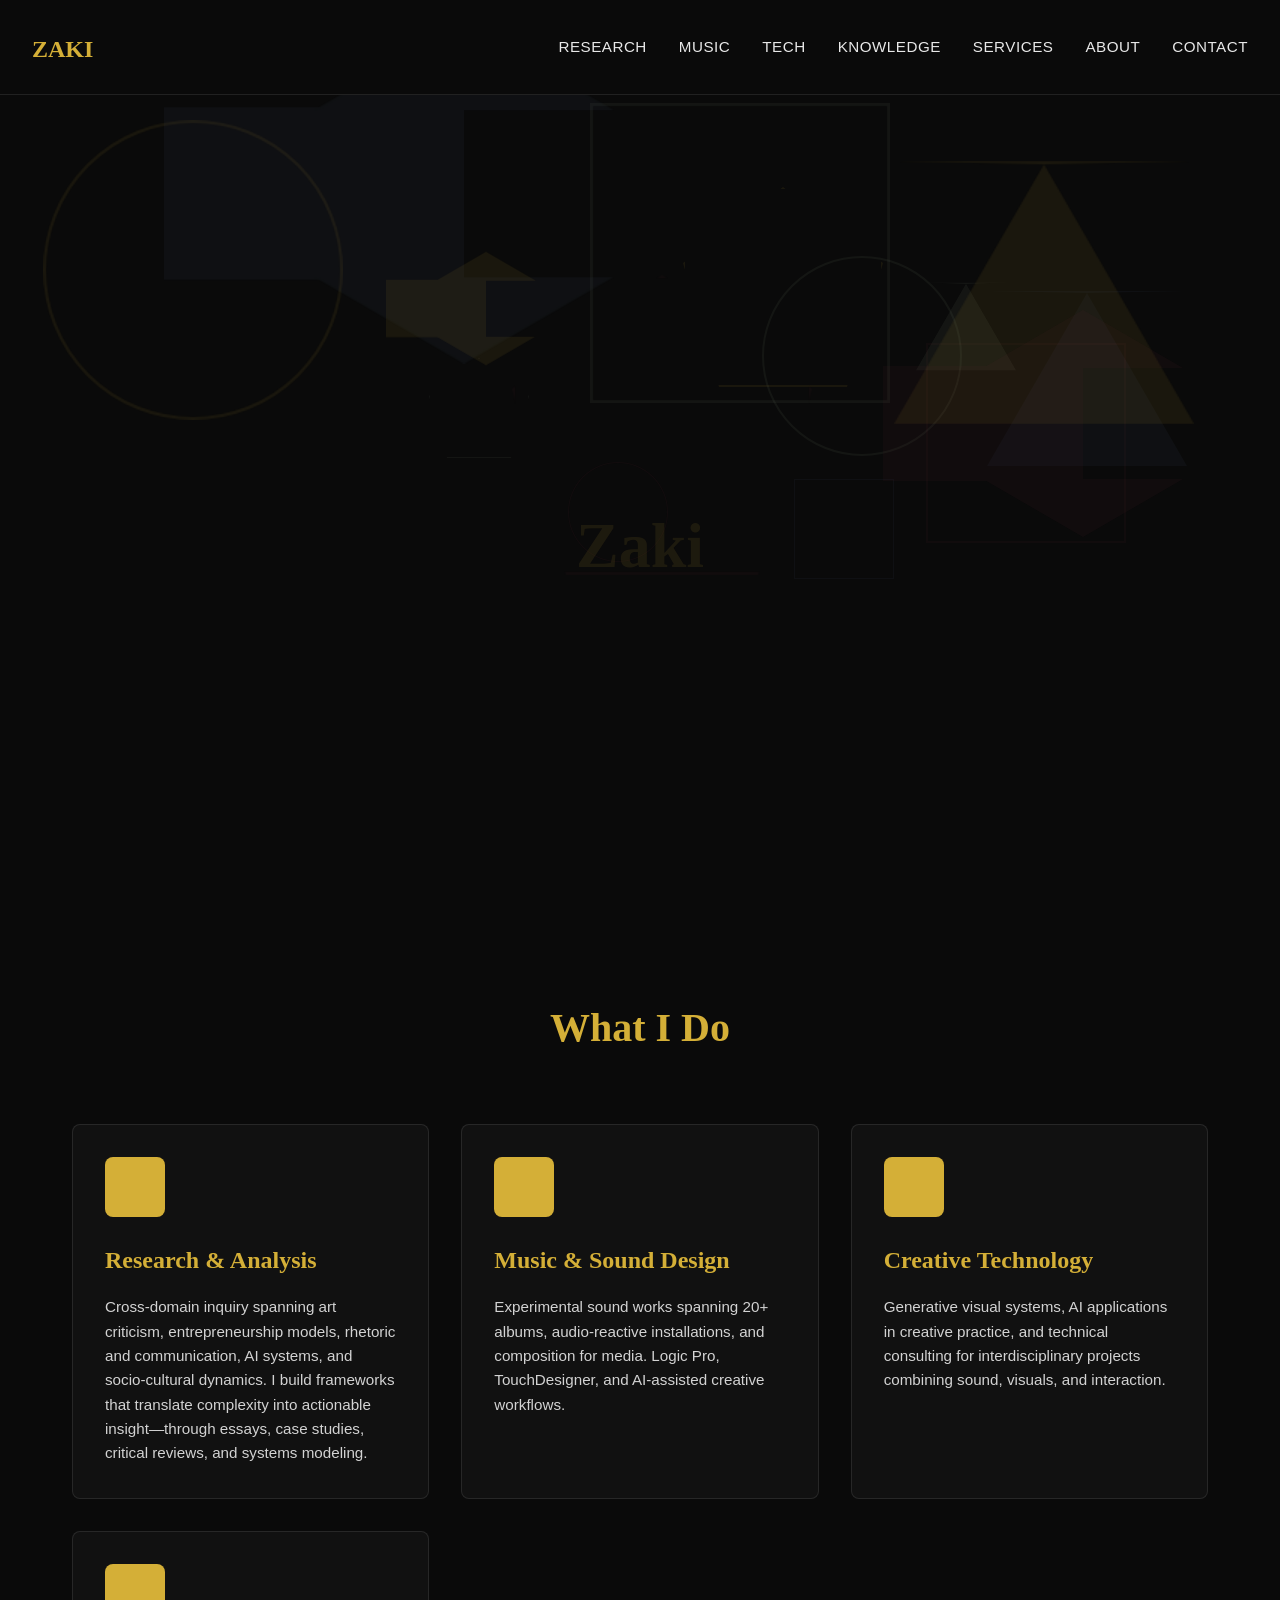
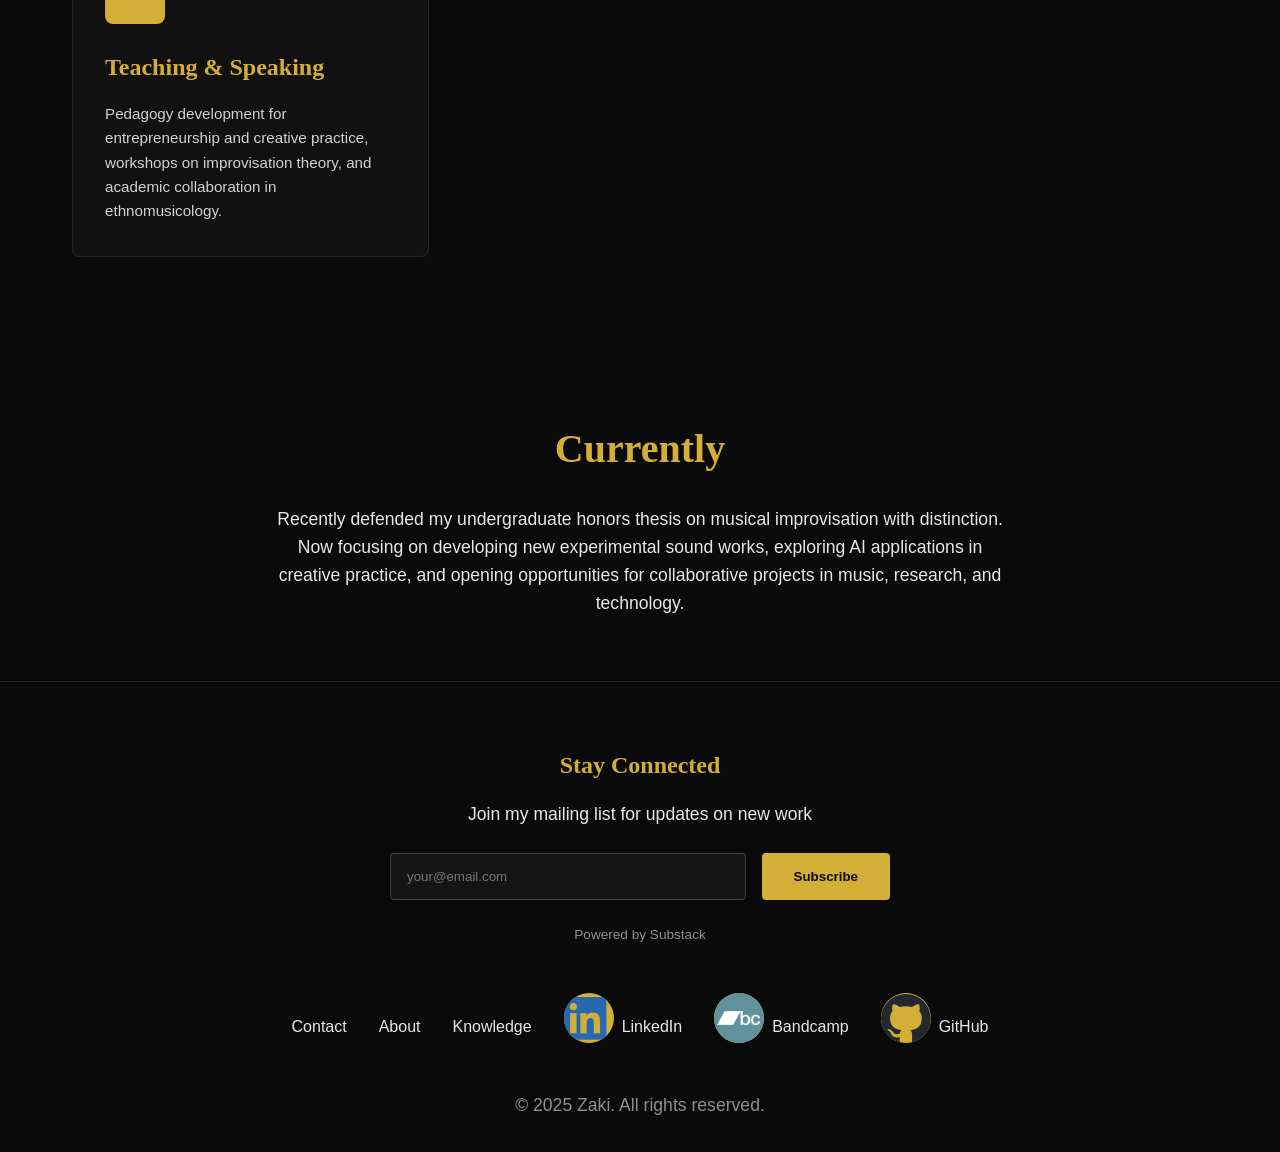
==== index.html @ cf4718bf "Add social media icons to footer links - Add LinkedIn, Bandcamp, and GitHub icons to all footer soci" ====
<!DOCTYPE html>
<html lang="en">
<head>
  <meta charset="UTF-8">
  <meta name="viewport" content="width=device-width, initial-scale=1.0">
  <title>Zaki - Entrepreneur, Creative & Technologist</title>

  <!-- Primary Meta Tags -->
  <meta name="title" content="Zaki - Entrepreneur, Creative & Technologist">
  <meta name="description" content="Interdisciplinary entrepreneur and analytical thinker specializing in creative technology, systems analysis, and cross-domain research. Consulting services blending art, business, and technology.">
  <meta name="keywords" content="interdisciplinary research, business analysis, systems thinking, art criticism, framework development, creative entrepreneur, experimental music, creative technology, sound design, business innovation, consulting, TouchDesigner, AI workflows">
  <meta name="author" content="Zaki">
  <meta name="robots" content="index, follow">

  <!-- Security Headers -->
  <meta http-equiv="Content-Security-Policy" content="default-src 'self'; script-src 'self' https://cdnjs.cloudflare.com https://assets.calendly.com; style-src 'self' https://fonts.googleapis.com https://cdnjs.cloudflare.com; font-src 'self' https://fonts.gstatic.com; img-src 'self' data: https:; connect-src 'self' https://assets.calendly.com; frame-src https://calendly.com;">

  <!-- Open Graph / Facebook -->
  <meta property="og:type" content="website">
  <meta property="og:url" content="https://scilentsymphony.github.io/portfolio/">
  <meta property="og:title" content="Zaki - Entrepreneur, Creative & Technologist">
  <meta property="og:description" content="Interdisciplinary entrepreneur and analytical thinker specializing in creative technology, systems analysis, and cross-domain research. Consulting services blending art, business, and technology.">
  <meta property="og:image" content="https://scilentsymphony.github.io/portfolio/images/og-image.jpg">

  <!-- Twitter -->
  <meta property="twitter:card" content="summary_large_image">
  <meta property="twitter:url" content="https://scilentsymphony.github.io/portfolio/">
  <meta property="twitter:title" content="Zaki - Entrepreneur, Creative & Technologist">
  <meta property="twitter:description" content="Interdisciplinary entrepreneur and analytical thinker specializing in creative technology, systems analysis, and cross-domain research. Consulting services blending art, business, and technology.">
  <meta property="twitter:image" content="https://scilentsymphony.github.io/portfolio/images/og-image.jpg">

  <!-- Additional SEO -->
  <link rel="canonical" href="https://scilentsymphony.github.io/portfolio/">

  <!-- Resource Hints for Performance -->
  <link rel="dns-prefetch" href="https://fonts.googleapis.com">
  <link rel="dns-prefetch" href="https://cdnjs.cloudflare.com">
  <link rel="preconnect" href="https://fonts.gstatic.com" crossorigin>
  <link rel="preconnect" href="https://cdnjs.cloudflare.com" crossorigin>

  <!-- Preload Critical Assets -->
  <link rel="preload" href="css/style.css" as="style">
  <link rel="preload" href="https://fonts.googleapis.com/css2?family=Inter:wght@400;600&family=Playfair+Display:wght@400;700&display=swap" as="style">

  <!-- Favicon -->
  <link rel="icon" type="image/x-icon" href="/favicon.ico">
  <link rel="icon" type="image/svg+xml" href="images/favicon.svg">
  <link rel="icon" type="image/png" sizes="32x32" href="images/favicon-32x32.png">
  <link rel="icon" type="image/png" sizes="16x16" href="images/favicon-16x16.png">
  <link rel="apple-touch-icon" sizes="180x180" href="images/apple-touch-icon.png">
  <link rel="manifest" href="/site.webmanifest">

  <!-- Google Fonts -->
  <link rel="preconnect" href="https://fonts.googleapis.com">
  <link rel="preconnect" href="https://fonts.gstatic.com" crossorigin>
  <link href="https://fonts.googleapis.com/css2?family=Playfair+Display:wght@400;700&family=Inter:wght@400;600&display=swap" rel="stylesheet">

  <!-- Page Prefetch for likely navigation -->
  <link rel="prefetch" href="research.html">
  <link rel="prefetch" href="music.html">
  <link rel="prefetch" href="contact.html">

  <!-- Stylesheet -->
  <link rel="stylesheet" href="css/style.css">
</head>
<body class="home">
  <!-- Skip Link for Accessibility -->
  <a href="#main-content" class="skip-link">Skip to main content</a>

  <!-- Desktop Navigation -->
  <nav id="mainNav" class="nav-expanded" aria-label="Main navigation">
    <div class="nav-container">
      <a href="index.html" class="nav-logo">ZAKI<span class="nav-shape" data-page="home">●</span></a>
      <ul class="nav-links">
        <li><a href="research.html">RESEARCH</a></li>
        <li><a href="music.html">MUSIC</a></li>
        <li><a href="tech.html">TECH</a></li>
        <li><a href="knowledge/">KNOWLEDGE</a></li>
        <li><a href="services.html">SERVICES</a></li>
        <li><a href="about.html">ABOUT</a></li>
        <li><a href="contact.html">CONTACT</a></li>
      </ul>
    </div>
  </nav>

  <main id="main-content">
    <!-- Hero Section -->
    <section class="hero">
      <!-- Hero Background Shapes -->
      <div class="hero-shapes">
        <div class="shape shape-circle shape-large"></div>
        <div class="shape shape-square shape-medium"></div>
        <div class="shape shape-triangle shape-small"></div>
        <div class="shape shape-hexagon shape-large"></div>
        <div class="shape shape-pentagon shape-medium"></div>
        <div class="shape shape-circle shape-small"></div>
        <div class="shape shape-square shape-large"></div>
        <div class="shape shape-triangle shape-medium"></div>
        <div class="shape shape-hexagon shape-small"></div>
        <div class="shape shape-pentagon shape-large"></div>
        <div class="shape shape-circle shape-medium"></div>
        <div class="shape shape-square shape-small"></div>
        <div class="shape shape-triangle shape-large"></div>
        <div class="shape shape-hexagon shape-medium"></div>
        <div class="shape shape-pentagon shape-small"></div>
      </div>

      <h1>Zaki</h1>
      <p class="tagline">Entrepreneur • Creative • Consultant • Technologist</p>
      <p class="subtitle">Building custom solutions at the intersection of strategic thinking, experimental sound, and interactive technology</p>
      <div class="hero-cta">
        <a href="services.html" class="btn btn-primary">View My Work</a>
        <a href="contact.html" class="btn btn-secondary">Get In Touch</a>
      </div>
    </section>

    <!-- Work Categories Grid -->
    <section class="work-categories">
      <h2>What I Do</h2>
      <div class="categories-grid">
        <!-- Research Card -->
        <a href="research.html" class="category-card" data-category="research" aria-label="Explore research and writing">
          <div class="card-icon" aria-hidden="true"></div>
          <h3>Research & Analysis</h3>
          <p>Cross-domain inquiry spanning art criticism, entrepreneurship models, rhetoric and communication, AI systems, and socio-cultural dynamics. I build frameworks that translate complexity into actionable insight—through essays, case studies, critical reviews, and systems modeling.</p>
        </a>

        <!-- Music Card -->
        <a href="music.html" class="category-card" data-category="music" aria-label="Explore music and sound design">
          <div class="card-icon" aria-hidden="true"></div>
          <h3>Music & Sound Design</h3>
          <p>Experimental sound works spanning 20+ albums, audio-reactive installations, and composition for media. Logic Pro, TouchDesigner, and AI-assisted creative workflows.</p>
        </a>

        <!-- Tech Card -->
        <a href="tech.html" class="category-card" data-category="tech" aria-label="Explore creative technology">
          <div class="card-icon" aria-hidden="true"></div>
          <h3>Creative Technology</h3>
          <p>Generative visual systems, AI applications in creative practice, and technical consulting for interdisciplinary projects combining sound, visuals, and interaction.</p>
        </a>

        <!-- Teaching Card -->
        <a href="about.html" class="category-card" data-category="teaching" aria-label="Explore teaching and speaking">
          <div class="card-icon" aria-hidden="true"></div>
          <h3>Teaching & Speaking</h3>
          <p>Pedagogy development for entrepreneurship and creative practice, workshops on improvisation theory, and academic collaboration in ethnomusicology.</p>
        </a>
      </div>
    </section>

    <!-- Current Focus -->
    <section class="current-focus">
      <h2>Currently</h2>
      <p>Recently defended my undergraduate honors thesis on musical improvisation with distinction. Now focusing on developing new experimental sound works, exploring AI applications in creative practice, and opening opportunities for collaborative projects in music, research, and technology.</p>
    </section>
  </main>

  <footer>
    <!-- Email Signup -->
    <div class="email-signup">
      <h3>Stay Connected</h3>
      <p>Join my mailing list for updates on new work</p>
      <form action="https://scilent.substack.com/" method="post">
        <label for="email-subscribe" class="visually-hidden">Email address</label>
        <input id="email-subscribe" type="email" placeholder="your@email.com" required aria-label="Email address for newsletter">
        <button type="submit" class="btn btn-primary">Subscribe</button>
      </form>
      <p class="form-note">Powered by Substack</p>
    </div>

    <!-- Social Links -->
    <div class="social-links">
      <a href="contact.html" aria-label="Contact page">Contact</a>
      <a href="about.html" aria-label="About page">About</a>
      <a href="knowledge/" aria-label="Knowledge base">Knowledge</a>
      <a href="https://www.linkedin.com/in/zaki-h-32036b279/" target="_blank" rel="noopener noreferrer" aria-label="LinkedIn profile">
        <img src="images/social media/linkedin.png" alt="" class="social-icon">
        LinkedIn
      </a>
      <a href="https://scilentsymphony.bandcamp.com/" target="_blank" rel="noopener noreferrer" aria-label="Bandcamp music">
        <img src="images/social media/bandcamp-button-square-green-512.png" alt="" class="social-icon">
        Bandcamp
      </a>
      <a href="https://github.com/ScilentSymphony/portfolio" target="_blank" rel="noopener noreferrer" aria-label="GitHub projects">
        <img src="images/social media/github-mark.svg" alt="" class="social-icon">
        GitHub
      </a>
    </div>

    <!-- Copyright -->
    <div class="copyright">
      <p>&copy; 2025 Zaki. All rights reserved.</p>
    </div>
  </footer>

  <!-- Mobile Navigation -->
  <nav class="mobile-nav" aria-label="Mobile navigation">
    <a href="index.html" class="mobile-nav-item active" aria-current="page">
      <span class="nav-icon" aria-hidden="true">●</span>
      <span>Home</span>
    </a>
    <a href="research.html" class="mobile-nav-item">
      <span class="nav-icon" aria-hidden="true">■</span>
      <span>Research</span>
    </a>
    <a href="music.html" class="mobile-nav-item">
      <span class="nav-icon" aria-hidden="true">▲</span>
      <span>Music</span>
    </a>
    <a href="tech.html" class="mobile-nav-item">
      <span class="nav-icon" aria-hidden="true">⬡</span>
      <span>Tech</span>
    </a>
    <a href="services.html" class="mobile-nav-item">
      <span class="nav-icon" aria-hidden="true">⬟</span>
      <span>Services</span>
    </a>
  </nav>

  <!-- GSAP (loaded immediately - required by main.js) -->
  <script src="https://cdnjs.cloudflare.com/ajax/libs/gsap/3.12.2/gsap.min.js"></script>

  <!-- Main JavaScript (deferred for better page load performance) -->
  <script src="js/main.js" defer></script>

  <!-- Structured Data -->
  <script type="application/ld+json" src="data/person.json"></script>
</body>
</html>
---- css/style.css ----
/* ===== PERFORMANCE OPTIMIZATION ===== */

/* Font loading optimization - prevent FOIT (Flash of Invisible Text) */
@font-face {
  font-family: 'Playfair Display';
  font-display: swap; /* Show fallback font immediately, swap when custom font loads */
}

@font-face {
  font-family: 'Inter';
  font-display: swap;
}

/* TODO BEFORE LAUNCH: Minify CSS
 * Use: https://cssminifier.com
 * Or CLI: npx csso style.css -o style.min.css
 * Update HTML links to style.min.css
 */

/* ===== CSS CUSTOM PROPERTIES ===== */
:root {
  --bg-primary: #0A0A0A;
  --text-primary: #E8E8E8;
  --accent-gold: #D4AF37;
  --accent-wine: #6B2737;
  --accent-sage: #8B9D83;
  --accent-steel: #4A5F7A;
  --font-display: 'Playfair Display', serif;
  --font-body: 'Inter', sans-serif;

  /* Repeated RGBA values */
  --bg-subtle: rgba(232, 232, 232, 0.02);
  --bg-card: rgba(232, 232, 232, 0.03);
  --bg-input: rgba(232, 232, 232, 0.05);
  --bg-icon: rgba(232, 232, 232, 0.1);
  --border-subtle: rgba(232, 232, 232, 0.1);
  --border-input: rgba(232, 232, 232, 0.2);

  /* Current page accent (overridden by page classes) */
  --current-accent: var(--accent-gold);
}

* {
  margin: 0;
  padding: 0;
  box-sizing: border-box;
}

/* ===== GLOBAL STYLES ===== */
html {
  scroll-behavior: smooth;
}

body {
  background: var(--bg-primary);
  color: var(--text-primary);
  font-family: var(--font-body);
  line-height: 1.6;
  min-height: 100vh;
  overflow-x: hidden;
}

a {
  text-decoration: none;
  color: inherit;
  transition: all 0.3s ease;
}

/* ===== IMAGE CONSTRAINTS ===== */
img {
  max-width: 100%;
  height: auto;
  display: block;
}

.headshot-placeholder,
.about-image img {
  max-width: 400px;
  width: 100%;
  height: auto;
}

.album-art,
.project-media {
  width: 100%;
  max-width: 600px;
  height: auto;
  aspect-ratio: 1; /* For album covers */
  object-fit: cover; /* Prevent stretching */
}

.project-media {
  aspect-ratio: 16/9; /* For project screenshots */
}

/* ===== UTILITY CLASSES ===== */
.visually-hidden {
  position: absolute;
  width: 1px;
  height: 1px;
  padding: 0;
  margin: -1px;
  overflow: hidden;
  clip: rect(0, 0, 0, 0);
  white-space: nowrap;
  border: 0;
}

.sr-only {
  position: absolute;
  width: 1px;
  height: 1px;
  padding: 0;
  margin: -1px;
  overflow: hidden;
  clip: rect(0, 0, 0, 0);
  white-space: nowrap;
  border-width: 0;
}

/* Skip Link for Accessibility */
.skip-link {
  position: absolute;
  top: -40px;
  left: 0;
  background: var(--accent-gold);
  color: var(--bg-primary);
  padding: 0.75rem 1rem;
  text-decoration: none;
  font-weight: 600;
  z-index: 1000;
  border-radius: 0 0 4px 0;
}

.skip-link:focus {
  top: 0;
  outline: 3px solid var(--text-primary);
  outline-offset: 2px;
}

/* Enhanced Focus Styles for Accessibility */
a:focus,
button:focus,
input:focus,
select:focus,
textarea:focus,
.btn:focus {
  outline: 3px solid var(--accent-gold);
  outline-offset: 2px;
}

/* Focus-visible for keyboard-only focus */
a:focus:not(:focus-visible),
button:focus:not(:focus-visible),
input:focus:not(:focus-visible),
select:focus:not(:focus-visible),
textarea:focus:not(:focus-visible) {
  outline: none;
}

a:focus-visible,
button:focus-visible,
input:focus-visible,
select:focus-visible,
textarea:focus-visible,
.btn:focus-visible {
  outline: 3px solid var(--accent-gold);
  outline-offset: 2px;
}

/* Navigation focus styles */
.nav-links a:focus-visible {
  outline: 3px solid var(--accent-gold);
  outline-offset: 4px;
}

.mobile-nav-item:focus-visible {
  outline: 3px solid var(--accent-gold);
  outline-offset: 2px;
}

/* Reusable card base */
.card-base {
  background: var(--bg-card);
  border: 1px solid var(--border-subtle);
  border-radius: 8px;
  padding: 2rem;
  transition: all 0.3s ease;
}

/* Reusable grid patterns */
.grid-3col {
  display: grid;
  grid-template-columns: repeat(auto-fit, minmax(250px, 1fr));
  gap: 2rem;
}

.grid-cards {
  display: grid;
  grid-template-columns: repeat(auto-fit, minmax(280px, 1fr));
  gap: 2rem;
}

/* ===== TYPOGRAPHY ===== */
h1 {
  font-family: var(--font-display);
  font-size: 4rem;
  line-height: 1.2;
}

h2 {
  font-family: var(--font-display);
  font-size: 2.5rem;
  margin-bottom: 2rem;
}

h3 {
  font-family: var(--font-display);
  font-size: 1.5rem;
}

p {
  font-size: 1.1rem;
  line-height: 1.6;
}

/* ===== BUTTONS ===== */
.btn {
  display: inline-block;
  padding: 1rem 2rem;
  border-radius: 4px;
  font-weight: 600;
  cursor: pointer;
  transition: all 0.3s ease;
  border: none;
  font-family: var(--font-body);
}

.btn-primary {
  background: var(--accent-gold);
  color: var(--bg-primary);
}

.btn-primary:hover {
  transform: translateY(-2px);
  box-shadow: 0 4px 12px rgba(212, 175, 55, 0.3);
}

.btn-secondary {
  background: transparent;
  border: 2px solid var(--accent-gold);
  color: var(--accent-gold);
}

.btn-secondary:hover {
  background: var(--accent-gold);
  color: var(--bg-primary);
}

/* ===== DESKTOP NAVIGATION ===== */
#mainNav {
  position: fixed;
  top: 0;
  left: 0;
  right: 0;
  z-index: 1000;
  background: var(--bg-primary);
  border-bottom: 1px solid rgba(232, 232, 232, 0.1);
  transition: all 0.4s ease;
  will-change: height; /* Performance optimization for collapse animation */
}

.nav-container {
  max-width: 1400px;
  margin: 0 auto;
  padding: 1.5rem 2rem;
  display: flex;
  justify-content: space-between;
  align-items: center;
}

.nav-logo {
  font-family: var(--font-display);
  font-size: 1.5rem;
  font-weight: 700;
  color: var(--accent-gold);
}

.nav-links {
  display: flex;
  list-style: none;
  gap: 2rem;
}

.nav-links a {
  color: var(--text-primary);
  font-size: 0.95rem;
  letter-spacing: 0.5px;
  position: relative;
}

.nav-links a:hover {
  color: var(--accent-gold);
}

.nav-links a::after {
  content: '';
  position: absolute;
  bottom: -5px;
  left: 0;
  width: 0;
  height: 2px;
  background: var(--accent-gold);
  transition: width 0.3s ease;
}

.nav-links a:hover::after {
  width: 100%;
}

/* Collapsed nav state */
#mainNav.nav-collapsed {
  /* Height and layout changes - let GSAP handle opacity and font-size */
}

#mainNav.nav-collapsed .nav-links {
  pointer-events: none; /* Disable clicking while collapsed, but let GSAP handle opacity */
}

/* Nav shape indicator (shows in collapsed state) */
.nav-shape {
  display: inline-block;
  font-size: 1.2em;
  margin-left: 0.5rem;
  opacity: 0;
  transform: scale(0.8);
  transition: all 0.3s ease;
}

#mainNav.nav-collapsed .nav-shape {
  opacity: 1;
  transform: scale(1);
}

.nav-shape:hover {
  transform: scale(1.1);
}

/* Page-specific nav shape colors */
body.home .nav-shape { color: var(--accent-gold); }
body.research .nav-shape { color: var(--accent-wine); }
body.music .nav-shape { color: var(--accent-sage); }
body.tech .nav-shape { color: var(--accent-steel); }
body.knowledge .nav-shape { color: var(--accent-gold); }
body.post-research .nav-shape,
body[data-category="research"] .nav-shape { color: var(--accent-wine); }
body.post-music .nav-shape,
body[data-category="music"] .nav-shape { color: var(--accent-sage); }
body.post-tech .nav-shape,
body[data-category="tech"] .nav-shape { color: var(--accent-steel); }
body.about .nav-shape { color: var(--accent-gold); }
body.services .nav-shape { color: var(--accent-gold); }
body.contact .nav-shape { color: var(--accent-gold); }

/* ===== HERO SECTION ===== */
.hero {
  min-height: 100vh;
  display: flex;
  flex-direction: column;
  justify-content: center;
  align-items: center;
  text-align: center;
  padding: 8rem 2rem 4rem;
}

.hero h1 {
  margin-bottom: 1rem;
  color: var(--accent-gold);
}

.tagline {
  font-size: 1.3rem;
  margin-bottom: 1rem;
  color: var(--text-primary);
}

.subtitle {
  font-size: 1.1rem;
  max-width: 600px;
  margin: 0 auto 3rem;
  opacity: 0.8;
}

.hero-cta {
  display: flex;
  gap: 1.5rem;
  flex-wrap: wrap;
  justify-content: center;
}

/* Hero Background Shapes Animation */
.hero {
  position: relative;
  overflow: hidden;
}

.hero-shapes {
  position: absolute;
  top: 0;
  left: 0;
  width: 100%;
  height: 100%;
  z-index: 0;
  pointer-events: none;
}

.hero > * {
  position: relative;
  z-index: 1;
}

.shape {
  position: absolute;
  opacity: 0.08;
  will-change: transform;
  border: 2px solid currentColor;
}

/* Shape size variations */
.shape-large {
  transform: scale(1.5);
}

.shape-medium {
  transform: scale(1);
}

.shape-small {
  transform: scale(0.5);
}

.shape-circle {
  width: 200px;
  height: 200px;
  border-radius: 50%;
  border: 2px solid currentColor;
}

.shape-square {
  width: 200px;
  height: 200px;
  border: 2px solid currentColor;
}

.shape-triangle {
  width: 0;
  height: 0;
  border-left: 100px solid transparent;
  border-right: 100px solid transparent;
  border-bottom: 173px solid currentColor;
}

.shape-hexagon {
  width: 200px;
  height: 115px;
  background: currentColor;
  position: relative;
}

.shape-hexagon::before,
.shape-hexagon::after {
  content: "";
  position: absolute;
  width: 0;
  border-left: 100px solid transparent;
  border-right: 100px solid transparent;
}

.shape-hexagon::before {
  bottom: 100%;
  border-bottom: 58px solid currentColor;
}

.shape-hexagon::after {
  top: 100%;
  border-top: 58px solid currentColor;
}

.shape-pentagon {
  width: 200px;
  height: 200px;
  border: 2px solid currentColor;
  clip-path: polygon(50% 0%, 100% 38%, 82% 100%, 18% 100%, 0% 38%);
}

/* Varied colors and positions for each shape instance */
.shape:nth-child(1) { color: var(--accent-gold); top: 10%; left: 5%; animation: float1 80s infinite ease-in-out; }
.shape:nth-child(2) { color: var(--accent-wine); top: 60%; right: 10%; animation: float2 100s infinite ease-in-out; }
.shape:nth-child(3) { color: var(--accent-sage); top: 30%; right: 15%; animation: float3 90s infinite ease-in-out; }
.shape:nth-child(4) { color: var(--accent-steel); top: 70%; left: 15%; animation: float4 110s infinite ease-in-out; }
.shape:nth-child(5) { color: var(--accent-gold); top: 15%; right: 30%; animation: float5 95s infinite ease-in-out; }
.shape:nth-child(6) { color: var(--accent-wine); top: 80%; left: 40%; animation: float1 85s infinite ease-in-out; }
.shape:nth-child(7) { color: var(--accent-sage); top: 5%; left: 50%; animation: float2 105s infinite ease-in-out; }
.shape:nth-child(8) { color: var(--accent-steel); top: 45%; right: 5%; animation: float3 95s infinite ease-in-out; }
.shape:nth-child(9) { color: var(--accent-gold); top: 25%; left: 25%; animation: float4 88s infinite ease-in-out; }
.shape:nth-child(10) { color: var(--accent-wine); top: 55%; right: 40%; animation: float5 102s infinite ease-in-out; }
.shape:nth-child(11) { color: var(--accent-sage); top: 35%; left: 60%; animation: float1 92s infinite ease-in-out; }
.shape:nth-child(12) { color: var(--accent-steel); top: 85%; right: 25%; animation: float2 98s infinite ease-in-out; }
.shape:nth-child(13) { color: var(--accent-gold); top: 20%; left: 75%; animation: float3 87s infinite ease-in-out; }
.shape:nth-child(14) { color: var(--accent-wine); top: 65%; left: 70%; animation: float4 103s infinite ease-in-out; }
.shape:nth-child(15) { color: var(--accent-sage); top: 50%; right: 55%; animation: float5 97s infinite ease-in-out; }

@keyframes float1 {
  0%, 100% { transform: translate(0, 0) rotate(0deg); }
  25% { transform: translate(30px, -40px) rotate(5deg); }
  50% { transform: translate(-20px, -60px) rotate(-3deg); }
  75% { transform: translate(40px, -30px) rotate(7deg); }
}

@keyframes float2 {
  0%, 100% { transform: translate(0, 0) rotate(15deg); }
  25% { transform: translate(-40px, 30px) rotate(20deg); }
  50% { transform: translate(30px, 50px) rotate(10deg); }
  75% { transform: translate(-25px, 20px) rotate(25deg); }
}

@keyframes float3 {
  0%, 100% { transform: translate(0, 0) rotate(0deg); }
  33% { transform: translate(-35px, 45px) rotate(-8deg); }
  66% { transform: translate(45px, -35px) rotate(8deg); }
}

@keyframes float4 {
  0%, 100% { transform: translate(0, 0) rotate(0deg); }
  25% { transform: translate(25px, -35px) rotate(-6deg); }
  50% { transform: translate(-30px, -50px) rotate(6deg); }
  75% { transform: translate(35px, -25px) rotate(-4deg); }
}

@keyframes float5 {
  0%, 100% { transform: translate(0, 0) rotate(0deg); }
  20% { transform: translate(-30px, -40px) rotate(4deg); }
  40% { transform: translate(40px, 30px) rotate(-5deg); }
  60% { transform: translate(-25px, 45px) rotate(6deg); }
  80% { transform: translate(30px, -35px) rotate(-4deg); }
}

/* ===== PAGE-SPECIFIC HERO ANIMATIONS ===== */

/* Base animation container */
.hero-bg-animation {
  position: absolute;
  top: 0;
  left: 0;
  width: 100%;
  height: 100%;
  z-index: 0;
  pointer-events: none;
  overflow: hidden;
}

/* RESEARCH PAGE - Flowfield Particle Animation */
.research-animation {
  opacity: 1;
}

.research-animation canvas {
  width: 100%;
  height: 100%;
  display: block;
  filter: blur(0.3px);
  contain: layout style paint;
}

/* MUSIC PAGE - Musical Note Animation */
.music-animation {
  overflow: hidden;
}

.note {
  position: absolute;
  font-size: 3rem;
  color: var(--accent-sage);
  opacity: 0.08;
  animation: floatNote 15s ease-in-out infinite;
  will-change: transform, opacity;
}

.note:nth-child(odd) { animation-direction: alternate; }
.note:nth-child(even) { animation-direction: alternate-reverse; }

.note:nth-child(1) { animation-delay: 0s; animation-duration: 14s; }
.note:nth-child(2) { animation-delay: 1s; animation-duration: 16s; }
.note:nth-child(3) { animation-delay: 2s; animation-duration: 15s; }
.note:nth-child(4) { animation-delay: 3s; animation-duration: 17s; }
.note:nth-child(5) { animation-delay: 0.5s; animation-duration: 14.5s; }
.note:nth-child(6) { animation-delay: 1.5s; animation-duration: 16.5s; }
.note:nth-child(7) { animation-delay: 2.5s; animation-duration: 15.5s; }
.note:nth-child(8) { animation-delay: 3.5s; animation-duration: 17.5s; }
.note:nth-child(9) { animation-delay: 0.75s; animation-duration: 14.75s; }
.note:nth-child(10) { animation-delay: 1.75s; animation-duration: 16.75s; }
.note:nth-child(11) { animation-delay: 2.75s; animation-duration: 15.75s; }
.note:nth-child(12) { animation-delay: 3.75s; animation-duration: 17.75s; }
.note:nth-child(13) { animation-delay: 1.25s; animation-duration: 14.25s; }
.note:nth-child(14) { animation-delay: 2.25s; animation-duration: 16.25s; }
.note:nth-child(15) { animation-delay: 3.25s; animation-duration: 15.25s; }
.note:nth-child(16) { animation-delay: 0.25s; animation-duration: 17.25s; }
.note:nth-child(17) { animation-delay: 1.5s; animation-duration: 14.5s; }
.note:nth-child(18) { animation-delay: 2.5s; animation-duration: 16.5s; }

.note-pos-1 { top: 10%; left: 5%; }
.note-pos-2 { top: 30%; left: 15%; }
.note-pos-3 { top: 50%; left: 8%; }
.note-pos-4 { top: 70%; left: 12%; }
.note-pos-5 { top: 20%; right: 10%; }
.note-pos-6 { top: 45%; right: 5%; }
.note-pos-7 { top: 65%; right: 15%; }
.note-pos-8 { top: 85%; right: 8%; }
.note-pos-9 { top: 15%; left: 40%; }
.note-pos-10 { top: 35%; left: 50%; }
.note-pos-11 { top: 55%; left: 45%; }
.note-pos-12 { top: 75%; left: 55%; }
.note-pos-13 { top: 25%; right: 35%; }
.note-pos-14 { top: 60%; right: 40%; }
.note-pos-15 { top: 80%; right: 45%; }
.note-pos-16 { top: 40%; left: 25%; }
.note-pos-17 { top: 90%; left: 70%; }
.note-pos-18 { top: 5%; right: 60%; }

@keyframes floatNote {
  0% { transform: translateY(0) rotate(0deg); opacity: 0.08; }
  50% { transform: translateY(-50px) rotate(15deg); opacity: 0.12; }
  100% { transform: translateY(0) rotate(0deg); opacity: 0.08; }
}

/* TECH PAGE - Deforming Grid Animation */
.tech-animation {
  opacity: 1;
}

.tech-animation canvas {
  width: 100%;
  height: 100%;
  display: block;
  filter: blur(0.25px);
  contain: layout style paint;
}

/* SERVICES PAGE - Blurred Morphing Blobs Animation */
.services-animation {
  overflow: hidden;
}

.blob {
  position: absolute;
  width: 40vw;
  height: 40vw;
  max-width: 650px;
  max-height: 650px;
  min-width: 260px;
  min-height: 260px;

  border-radius: 40% 60% 55% 45% / 55% 40% 60% 45%;
  filter: blur(40px);
  opacity: 0.75;
  mix-blend-mode: screen;
  transform-origin: center center;

  animation-timing-function: ease-in-out;
  animation-iteration-count: infinite;
  animation-direction: alternate;
  animation-play-state: running;
  will-change: transform, border-radius;
}

/* Pause blobs when page is not visible */
body:not(:focus-within) .blob {
  animation-play-state: paused;
}

/* Individual blob colors using portfolio accent colors */
.blob--1 { background: var(--accent-gold); }
.blob--2 { background: var(--accent-wine); }
.blob--3 { background: var(--accent-sage); }
.blob--4 { background: var(--accent-steel); }

/* Blob positioning via nth-child - cleaner than inline styles */
.blob:nth-child(1) {
  --x-start: -10vw; --y-start: -15vh;
  --x-mid: -5vw; --y-mid: -5vh;
  --x-end: 5vw; --y-end: -10vh;
  animation-name: blobDriftA;
  animation-duration: 42s;
  animation-delay: -8s;
}

.blob:nth-child(2) {
  --x-start: 35vw; --y-start: -20vh;
  --x-mid: 40vw; --y-mid: -10vh;
  --x-end: 30vw; --y-end: -5vh;
  opacity: 0.65;
  animation-name: blobDriftB;
  animation-duration: 55s;
  animation-delay: -18s;
}

.blob:nth-child(3) {
  --x-start: 0vw; --y-start: 10vh;
  --x-mid: -5vw; --y-mid: 15vh;
  --x-end: 5vw; --y-end: 20vh;
  opacity: 0.7;
  animation-name: blobDriftA;
  animation-duration: 60s;
  animation-delay: -30s;
}

.blob:nth-child(4) {
  --x-start: 25vw; --y-start: 40vh;
  --x-mid: 20vw; --y-mid: 50vh;
  --x-end: 30vw; --y-end: 55vh;
  opacity: 0.75;
  animation-name: blobDriftB;
  animation-duration: 48s;
  animation-delay: -12s;
}

.blob:nth-child(5) {
  --x-start: -20vw; --y-start: 35vh;
  --x-mid: -15vw; --y-mid: 45vh;
  --x-end: -10vw; --y-end: 50vh;
  opacity: 0.6;
  animation-name: blobDriftA;
  animation-duration: 70s;
  animation-delay: -25s;
}

/* Blob drift animations */
@keyframes blobDriftA {
  0% {
    transform:
      translate3d(var(--x-start), var(--y-start), 0)
      scale(1)
      rotate(0deg);
    border-radius: 40% 60% 55% 45% / 55% 40% 60% 45%;
  }
  50% {
    transform:
      translate3d(var(--x-mid, 0), var(--y-mid, 0), 0)
      scale(1.07)
      rotate(6deg);
    border-radius: 45% 55% 50% 50% / 50% 45% 55% 50%;
  }
  100% {
    transform:
      translate3d(var(--x-end), var(--y-end), 0)
      scale(0.98)
      rotate(-4deg);
    border-radius: 60% 40% 50% 50% / 50% 60% 40% 50%;
  }
}

@keyframes blobDriftB {
  0% {
    transform:
      translate3d(var(--x-start), var(--y-start), 0)
      scale(1.05)
      rotate(0deg);
    border-radius: 55% 45% 55% 45% / 50% 55% 45% 50%;
  }
  50% {
    transform:
      translate3d(var(--x-mid, 0), var(--y-mid, 0), 0)
      scale(1.15)
      rotate(-8deg);
    border-radius: 60% 40% 45% 55% / 55% 45% 55% 45%;
  }
  100% {
    transform:
      translate3d(var(--x-end), var(--y-end), 0)
      scale(0.96)
      rotate(5deg);
    border-radius: 45% 55% 60% 40% / 40% 60% 45% 55%;
  }
}

/* ABOUT PAGE - Living Typography Background */
.bg-typography {
  position: fixed;
  inset: 0;
  overflow: hidden;
  z-index: -1;
  pointer-events: none;
  mix-blend-mode: lighten;
}

.bg-typography__word {
  position: absolute;
  font-family: "Playfair Display", "Times New Roman", "Georgia", serif;
  font-size: clamp(10px, 0.9vw, 14px);
  letter-spacing: 0.08em;
  text-transform: uppercase;
  opacity: 0.06;
  white-space: nowrap;
  color: var(--text-primary);
  transform: translate3d(0, 0, 0);
  animation-name: driftWord;
  animation-timing-function: ease-in-out;
  animation-iteration-count: infinite;
  animation-direction: alternate;
  animation-duration: var(--dur, 24s);
  animation-delay: var(--delay, 0s);
  animation-play-state: running;
  will-change: transform;
}

/* Pause typography when page is not visible (document hidden API) */
@media (prefers-reduced-motion: no-preference) {
  body.page-hidden .bg-typography__word {
    animation-play-state: paused;
  }
}

.bg-typography__word--accent {
  opacity: 0.09;
  color: var(--accent-gold);
}

@keyframes driftWord {
  0% {
    transform: translate3d(0, 0, 0);
  }
  100% {
    transform: translate3d(var(--tx, 10px), var(--ty, -10px), 0);
  }
}

/* Mobile optimizations for page animations */
@media (max-width: 768px) {
  .research-animation {
    opacity: 0.7;
  }

  .note {
    font-size: 2rem;
    opacity: 0.06;
  }

  .tech-animation {
    opacity: 0.8;
  }

  .blob {
    width: 50vw;
    height: 50vw;
    min-width: 200px;
    min-height: 200px;
    filter: blur(30px);
    opacity: 0.6;
  }

  /* Hide some blobs on mobile for performance (3 instead of 5) */
  .blob--mobile-hide {
    display: none;
  }

  .bg-typography__word {
    font-size: clamp(8px, 0.7vw, 11px);
    opacity: 0.04;
  }

  .bg-typography__word--accent {
    opacity: 0.06;
  }
}

/* ===== ACCESSIBILITY: Reduced Motion Support ===== */
@media (prefers-reduced-motion: reduce) {
  /* Disable all background animations for users with motion sensitivity */
  .research-animation,
  .tech-animation,
  .services-animation,
  .bg-typography {
    display: none;
  }

  /* Disable blob animations */
  .blob {
    animation: none !important;
    opacity: 0.02 !important;
  }

  /* Disable typography drift */
  .bg-typography__word {
    animation: none !important;
    opacity: 0.02 !important;
  }

  /* Disable musical note animations */
  .note {
    animation: none !important;
    opacity: 0.02 !important;
  }

  /* Keep essential UI animations but reduce duration */
  .category-card,
  .project-card,
  .release-card,
  .package-card,
  .testimonial-card,
  .faq-item,
  .about-card {
    transition-duration: 0.05s !important;
  }

  /* Disable GSAP animations via CSS */
  * {
    animation-duration: 0.01s !important;
    animation-iteration-count: 1 !important;
    transition-duration: 0.01s !important;
  }
}

/* ===== WORK CATEGORIES ===== */
.work-categories {
  padding: 6rem 2rem;
  max-width: 1200px;
  margin: 0 auto;
}

.work-categories h2 {
  text-align: center;
  margin-bottom: 4rem;
  color: var(--accent-gold);
}

.categories-grid {
  display: grid;
  grid-template-columns: repeat(auto-fit, minmax(280px, 1fr));
  gap: 2rem;
}

.category-card {
  display: block;
  background: var(--bg-card);
  border: 1px solid var(--border-subtle);
  border-radius: 8px;
  padding: 2rem;
  transition: all 0.3s ease;
  cursor: pointer;
  text-decoration: none;
  color: inherit;
}

.category-card:hover,
.category-card:focus-within {
  transform: translateY(-8px);
  border-color: var(--accent-gold);
  box-shadow: 0 8px 24px rgba(0, 0, 0, 0.4);
  will-change: transform; /* Only use when actively animating */
}

.card-icon {
  width: 60px;
  height: 60px;
  margin-bottom: 1.5rem;
  background: var(--accent-gold);
  border-radius: 8px;
}

.category-card h3 {
  margin-bottom: 1rem;
  color: var(--accent-gold);
  font-family: var(--font-display);
  font-size: 1.5rem;
}

.category-card p {
  font-size: 0.95rem;
  margin-bottom: 0;
  line-height: 1.6;
  opacity: 0.9;
}

/* ===== CURRENT FOCUS ===== */
.current-focus {
  padding: 4rem 2rem;
  max-width: 800px;
  margin: 0 auto;
  text-align: center;
}

.current-focus h2 {
  color: var(--accent-gold);
  margin-bottom: 1.5rem;
}

/* ===== FOOTER ===== */
footer {
  padding: 4rem 2rem 2rem;
  border-top: 1px solid rgba(232, 232, 232, 0.1);
}

.email-signup {
  max-width: 500px;
  margin: 0 auto 3rem;
  text-align: center;
}

.email-signup h3 {
  margin-bottom: 1rem;
  color: var(--accent-gold);
}

/* Override for knowledge article pages to match article theme */
body.post-research .email-signup h3,
body.post-music .email-signup h3,
body.post-tech .email-signup h3 {
  color: var(--page-accent);
}

.email-signup form {
  display: flex;
  gap: 1rem;
  margin: 1.5rem 0;
}

.email-signup input {
  flex: 1;
  padding: 0.8rem 1rem;
  background: var(--bg-input);
  border: 1px solid var(--border-input);
  border-radius: 4px;
  color: var(--text-primary);
  font-family: var(--font-body);
}

.email-signup input:focus {
  outline: none;
  border-color: var(--accent-gold);
}

.form-note {
  font-size: 0.85rem;
  opacity: 0.6;
}

.social-links {
  display: flex;
  justify-content: center;
  gap: 2rem;
  margin-bottom: 2rem;
}

.social-links a {
  color: var(--text-primary);
  transition: color 0.3s ease;
  display: inline-flex;
  align-items: center;
  gap: 0.5rem;
}

.social-links a:hover {
  color: var(--accent-gold);
}

.social-icon {
  width: 20px;
  height: 20px;
  object-fit: contain;
  flex-shrink: 0;
}

.copyright {
  text-align: center;
  font-size: 0.9rem;
  opacity: 0.6;
}

/* ===== MOBILE NAVIGATION ===== */
.mobile-nav {
  display: none;
  position: fixed;
  bottom: 0;
  left: 0;
  right: 0;
  background: rgba(10, 10, 10, 0.95);
  backdrop-filter: blur(10px);
  border-top: 1px solid rgba(232, 232, 232, 0.1);
  padding: 0.75rem max(0.75rem, env(safe-area-inset-left))
    calc(0.75rem + env(safe-area-inset-bottom))
    max(0.75rem, env(safe-area-inset-right));
  min-height: 70px;
  z-index: 1000;
  gap: 0.5rem;
}

.mobile-nav-item {
  display: flex;
  flex-direction: column;
  align-items: center;
  gap: 0.4rem;
  padding: 0.75rem 0.5rem;
  min-width: 60px;
  color: var(--text-primary);
  font-size: 0.7rem;
  transition: all 0.3s ease;
  border-radius: 8px;
}

.mobile-nav-item.active {
  color: var(--accent-gold);
  background: rgba(212, 175, 55, 0.1);
}

.mobile-nav .nav-icon {
  font-size: 2.25rem;
  width: 36px;
  height: 36px;
  line-height: 1;
  opacity: 0.6;
  transition: all 0.3s ease;
  display: flex;
  align-items: center;
  justify-content: center;
}

.mobile-nav-item.active .nav-icon {
  opacity: 1;
  transform: scale(1.05);
}

.mobile-nav-item span:not(.nav-icon) {
  white-space: nowrap;
}

/* Page-specific mobile nav colors - Updated for 5-item nav */
body.home .mobile-nav-item:nth-child(1) .nav-icon {
  color: var(--accent-gold);
}

body.research .mobile-nav-item:nth-child(2) .nav-icon,
body.post-research .mobile-nav-item:nth-child(2) .nav-icon,
body[data-category="research"] .mobile-nav-item:nth-child(2) .nav-icon {
  color: var(--accent-wine);
}

body.music .mobile-nav-item:nth-child(3) .nav-icon,
body.post-music .mobile-nav-item:nth-child(3) .nav-icon,
body[data-category="music"] .mobile-nav-item:nth-child(3) .nav-icon {
  color: var(--accent-sage);
}

body.tech .mobile-nav-item:nth-child(4) .nav-icon,
body.post-tech .mobile-nav-item:nth-child(4) .nav-icon,
body[data-category="tech"] .mobile-nav-item:nth-child(4) .nav-icon {
  color: var(--accent-steel);
}

body.services .mobile-nav-item:nth-child(5) .nav-icon {
  color: var(--accent-gold);
}

/* ===== RESPONSIVE (MOBILE) ===== */
@media (max-width: 768px) {
  /* Hide desktop nav links */
  .nav-links {
    display: none;
  }

  /* Show mobile nav */
  .mobile-nav {
    display: flex;
    justify-content: space-around;
  }

  /* Adjust hero */
  .hero {
    padding: 6rem 1.5rem 8rem;
  }

  .hero h1 {
    font-size: 2.5rem;
  }

  h2 {
    font-size: 2rem;
  }

  /* Reduce section padding */
  .work-categories {
    padding: 4rem 1.5rem;
  }

  /* Categories grid - single column */
  .categories-grid {
    grid-template-columns: 1fr;
  }

  /* Email form - stack vertically */
  .email-signup form {
    flex-direction: column;
  }

  /* Social links - compact grid for mobile */
  .social-links {
    display: grid;
    grid-template-columns: repeat(3, 1fr);
    gap: 0.75rem 1rem;
    margin-bottom: 1.5rem;
  }

  .social-links a {
    font-size: 0.85rem;
    flex-direction: column;
    gap: 0.35rem;
  }

  .social-icon {
    width: 24px;
    height: 24px;
  }

  /* Footer needs extra bottom padding for mobile nav */
  footer {
    padding-bottom: 6rem;
  }
}

/* ===== RESEARCH PAGE SPECIFIC ===== */
body.research {
  --current-accent: var(--accent-wine);
}

body.research .hero h1 {
  color: var(--accent-wine);
}

body.research h2 {
  color: var(--current-accent);
}

body.research .btn-primary {
  background: var(--current-accent);
}

body.research .btn-primary:hover {
  box-shadow: 0 4px 12px rgba(107, 39, 55, 0.3);
}

.page-subtitle {
  text-align: center;
  font-size: 1.2rem;
  max-width: 700px;
  margin: 1rem auto 0;
  opacity: 0.9;
}

.featured-work {
  padding: 4rem 2rem;
  max-width: 1000px;
  margin: 0 auto;
}

.thesis-feature {
  display: grid;
  grid-template-columns: 1fr 2fr;
  gap: 3rem;
  align-items: start;
  margin-top: 2rem;
}

.thesis-image {
  aspect-ratio: 1;
  background: var(--bg-input);
  border: 1px solid var(--border-subtle);
  border-radius: 8px;
}

.thesis-content h3 {
  font-size: 2rem;
  margin-bottom: 0.5rem;
  color: var(--current-accent);
}

.thesis-meta {
  font-size: 0.95rem;
  opacity: 0.7;
  margin-bottom: 1.5rem;
}

.thesis-highlights {
  list-style: none;
  margin: 1.5rem 0;
}

.thesis-highlights li {
  padding-left: 1.5rem;
  margin-bottom: 0.5rem;
  position: relative;
}

.thesis-highlights li::before {
  content: '→';
  position: absolute;
  left: 0;
  color: var(--accent-gold);
}

.research-interests {
  padding: 4rem 2rem;
  background: var(--bg-subtle);
}

.research-interests h2 {
  text-align: center;
  margin-bottom: 3rem;
}

.interests-grid {
  display: grid;
  grid-template-columns: repeat(auto-fit, minmax(250px, 1fr));
  gap: 2rem;
  max-width: 1000px;
  margin: 0 auto;
}

.interests-grid > div {
  padding: 2rem;
  background: var(--bg-card);
  border: 1px solid var(--border-subtle);
  border-radius: 8px;
}

.interests-grid h3 {
  color: var(--current-accent);
  margin-bottom: 1rem;
}

/* CV Definition List Styling */
.cv-list {
  margin: 1rem 0 1.5rem;
}

.cv-list dt {
  font-weight: 600;
  color: var(--accent-wine);
  margin-top: 1rem;
}

.cv-list dt:first-child {
  margin-top: 0;
}

.cv-list dd {
  margin-left: 0;
  margin-bottom: 0.5rem;
  color: var(--accent-wine);
  opacity: 0.9;
}

.academic-section {
  padding: 4rem 2rem;
  max-width: 800px;
  margin: 0 auto;
}

.cv-content {
  margin-top: 2rem;
}

.cv-content h3 {
  color: var(--accent-gold);
  margin-top: 2rem;
  margin-bottom: 1rem;
}

.cta-section {
  padding: 4rem 2rem;
  text-align: center;
  background: rgba(107, 39, 55, 0.05);
}

.cta-section h2 {
  margin-bottom: 1rem;
}

.cta-section p {
  margin-bottom: 2rem;
  opacity: 0.9;
}

/* Knowledge Base CTA */
.knowledge-cta {
  padding: 4rem 2rem;
  text-align: center;
  background: rgba(212, 175, 55, 0.05);
  border-top: 1px solid rgba(232, 232, 232, 0.1);
}

.knowledge-cta h2 {
  font-family: var(--font-display);
  font-size: 2rem;
  margin-bottom: 1rem;
  color: var(--accent-gold);
}

.knowledge-cta p {
  margin-bottom: 2rem;
  opacity: 0.9;
  max-width: 600px;
  margin-left: auto;
  margin-right: auto;
}

/* Work Card Styles (for unified Featured Work section) */
.work-card {
  background: rgba(232, 232, 232, 0.03);
  border: 1px solid rgba(232, 232, 232, 0.1);
  border-left: 4px solid var(--accent-wine);
  border-radius: 8px;
  padding: 2.5rem;
  margin-bottom: 2rem;
}

.work-card:last-child {
  margin-bottom: 0;
}

.work-content h3 {
  color: var(--accent-wine);
  font-size: 1.8rem;
  margin-bottom: 0.5rem;
}

.work-meta {
  font-size: 0.95rem;
  opacity: 0.7;
  margin-bottom: 1.5rem;
}

.work-highlights {
  list-style: none;
  margin: 1rem 0;
}

.work-highlights li {
  padding: 0.5rem 0 0.5rem 1.5rem;
  position: relative;
}

.work-highlights li::before {
  content: '→';
  position: absolute;
  left: 0;
  color: var(--accent-gold);
}

@media (max-width: 768px) {
  .thesis-feature {
    grid-template-columns: 1fr;
    gap: 2rem;
  }
}

/* ===== MUSIC PAGE SPECIFIC ===== */
body.music {
  --current-accent: var(--accent-sage);
}

body.music .hero h1 {
  color: var(--accent-sage);
}

body.music h2 {
  color: var(--current-accent);
}

body.music .btn-primary {
  background: var(--current-accent);
  color: var(--bg-primary);
}

body.music .btn-primary:hover {
  box-shadow: 0 4px 12px rgba(139, 157, 131, 0.3);
}

.section-intro {
  text-align: center;
  max-width: 700px;
  margin: 0 auto 3rem;
  opacity: 0.9;
}

.discography {
  padding: 4rem 2rem;
  max-width: 1200px;
  margin: 0 auto;
}

.discography h2 {
  text-align: center;
  margin-bottom: 3rem;
}

.releases-grid {
  display: grid;
  grid-template-columns: repeat(auto-fit, minmax(280px, 1fr));
  gap: 2rem;
  max-width: 1200px;
  margin: 3rem auto 0;
}

.release-card {
  background: var(--bg-card);
  border: 1px solid var(--border-subtle);
  border-radius: 8px;
  overflow: hidden;
  transition: transform 0.3s ease;
}

.release-card:hover,
.release-card:focus-within {
  transform: translateY(-8px);
  border-color: var(--current-accent);
  will-change: transform; /* Only use when actively animating */
}

.album-art {
  aspect-ratio: 1;
  background: var(--bg-icon);
  display: flex;
  align-items: center;
  justify-content: center;
  font-size: 3rem;
  color: var(--current-accent);
}

.release-card h3 {
  padding: 1rem 1.5rem 0.5rem;
  color: var(--current-accent);
}

.release-year {
  padding: 0 1.5rem;
  font-size: 0.9rem;
  opacity: 0.7;
}

.release-desc {
  padding: 0.5rem 1.5rem 1rem;
  font-size: 0.95rem;
  opacity: 0.9;
}

.release-links {
  padding: 0 1.5rem 1.5rem;
  display: flex;
  gap: 1rem;
  flex-wrap: wrap;
}

.release-links a {
  font-size: 0.9rem;
  color: var(--current-accent);
  padding: 0.5rem 1rem;
  border: 1px solid var(--current-accent);
  border-radius: 4px;
  transition: all 0.3s ease;
}

.release-links a:hover {
  background: var(--current-accent);
  color: var(--bg-primary);
}

.tools-process {
  padding: 4rem 2rem;
  background: var(--bg-subtle);
  max-width: 1000px;
  margin: 0 auto;
}

.tools-process h2 {
  text-align: left;
  margin-bottom: 1rem;
}

.process-grid {
  display: grid;
  grid-template-columns: repeat(auto-fit, minmax(250px, 1fr));
  gap: 2rem;
  margin-top: 3rem;
}

.process-grid > div {
  padding: 2rem;
  background: var(--bg-card);
  border: 1px solid var(--border-subtle);
  border-radius: 8px;
}

.process-grid h3 {
  color: var(--current-accent);
  margin-bottom: 1rem;
}

.featured-tracks {
  padding: 4rem 2rem;
  max-width: 900px;
  margin: 0 auto;
}

.players-container {
  display: flex;
  flex-direction: column;
  gap: 2rem;
  margin-top: 2rem;
}

.player-placeholder {
  padding: 3rem;
  background: var(--bg-card);
  border: 1px dashed var(--border-input);
  border-radius: 8px;
  text-align: center;
  opacity: 0.7;
}

.music-services {
  padding: 4rem 2rem;
  text-align: center;
  background: rgba(139, 157, 131, 0.05);
}

.music-services h2 {
  margin-bottom: 1rem;
}

.services-list {
  max-width: 500px;
  margin: 2rem auto;
  text-align: left;
  list-style: none;
}

.services-list li {
  padding: 0.75rem 1rem;
  margin-bottom: 0.5rem;
  background: var(--bg-card);
  border-left: 3px solid var(--current-accent);
  border-radius: 4px;
}

/* ===== TECH PAGE SPECIFIC ===== */
body.tech {
  --current-accent: var(--accent-steel);
}

body.tech h2 {
  color: var(--current-accent);
}

body.tech .btn-primary {
  background: var(--current-accent);
  color: var(--text-primary);
}

body.tech .btn-primary:hover {
  box-shadow: 0 4px 12px rgba(74, 95, 122, 0.3);
}

.project-showcases {
  padding: 4rem 2rem;
  max-width: 1200px;
  margin: 0 auto;
}

.project-showcases h2 {
  text-align: center;
  margin-bottom: 3rem;
}

.projects-grid {
  display: flex;
  flex-direction: column;
  gap: 4rem;
  margin-top: 3rem;
}

.project-card {
  display: grid;
  grid-template-columns: 2fr 3fr;
  gap: 3rem;
  align-items: center;
}

.project-card:nth-child(even) {
  direction: rtl;
}

.project-card:nth-child(even) > * {
  direction: ltr;
}

.project-media {
  aspect-ratio: 16/9;
  background: rgba(232, 232, 232, 0.05);
  border: 1px solid rgba(232, 232, 232, 0.1);
  border-radius: 8px;
  display: flex;
  align-items: center;
  justify-content: center;
  font-size: 2rem;
  color: var(--current-accent);
}

.project-content h3 {
  font-size: 1.8rem;
  color: var(--current-accent);
  margin-bottom: 0.5rem;
}

.project-meta {
  font-size: 0.9rem;
  opacity: 0.7;
  margin-bottom: 1rem;
}

.project-tech {
  list-style: none;
  display: flex;
  flex-wrap: wrap;
  gap: 0.5rem;
  margin: 1.5rem 0;
}

.project-tech li {
  padding: 0.4rem 0.8rem;
  background: rgba(74, 95, 122, 0.1);
  border: 1px solid rgba(74, 95, 122, 0.3);
  border-radius: 4px;
  font-size: 0.85rem;
  color: var(--current-accent);
}

.project-link {
  display: inline-block;
  color: var(--current-accent);
  font-weight: 600;
  margin-top: 1rem;
  transition: transform 0.3s ease;
}

.project-link:hover {
  transform: translateX(5px);
}

.technical-skills {
  padding: 4rem 2rem;
  background: var(--bg-subtle);
}

.technical-skills h2 {
  text-align: center;
  margin-bottom: 3rem;
}

.skills-grid {
  display: grid;
  grid-template-columns: repeat(auto-fit, minmax(250px, 1fr));
  gap: 2rem;
  max-width: 1200px;
  margin: 0 auto;
}

.skill-category {
  padding: 2rem;
  background: var(--bg-card);
  border: 1px solid var(--border-subtle);
  border-radius: 8px;
}

.skill-category h3 {
  color: var(--current-accent);
  margin-bottom: 1.5rem;
  font-size: 1.2rem;
}

.skill-category ul {
  list-style: none;
}

.skill-category li {
  padding: 0.5rem 0;
  padding-left: 1.5rem;
  position: relative;
  font-size: 0.95rem;
}

.skill-category li::before {
  content: '▹';
  position: absolute;
  left: 0;
  color: var(--current-accent);
}

.consulting-cta {
  padding: 4rem 2rem;
  text-align: center;
  background: rgba(74, 95, 122, 0.05);
}

.consulting-cta h2 {
  margin-bottom: 1rem;
}

.consulting-cta > p {
  max-width: 700px;
  margin: 0 auto 2rem;
  opacity: 0.9;
}

.consulting-areas {
  display: grid;
  grid-template-columns: repeat(auto-fit, minmax(250px, 1fr));
  gap: 1rem;
  max-width: 900px;
  margin: 2rem auto;
}

.consulting-areas div {
  padding: 1rem 1.5rem;
  background: var(--bg-card);
  border-left: 3px solid var(--current-accent);
  border-radius: 4px;
  text-align: left;
}

@media (max-width: 768px) {
  .project-card {
    grid-template-columns: 1fr;
    gap: 2rem;
  }

  .project-card:nth-child(even) {
    direction: ltr;
  }

  .skills-grid {
    grid-template-columns: 1fr;
  }
}

/* ==========================================
   SERVICES PAGE
   ========================================== */

body.services {
  --current-accent: var(--accent-gold);
}

/* Hero CTAs */
.hero-cta {
  display: flex;
  gap: 1.5rem;
  justify-content: center;
  margin-top: 2.5rem;
  flex-wrap: wrap;
}

.services-intro {
  max-width: 900px;
  margin: 0 auto 4rem;
  text-align: center;
}

.services-intro .intro-text {
  font-size: 1.25rem;
  line-height: 1.8;
  color: var(--text-muted);
}

/* Credentials Section */
.credentials {
  padding: 3rem 2rem;
  background: var(--bg-subtle);
  border-top: 1px solid var(--border-subtle);
  border-bottom: 1px solid var(--border-subtle);
  margin-bottom: 4rem;
}

.credentials-list {
  display: flex;
  justify-content: center;
  gap: 3rem;
  flex-wrap: wrap;
  margin-bottom: 2rem;
}

.credential-item {
  text-align: center;
  display: flex;
  flex-direction: column;
  gap: 0.5rem;
}

.credential-item strong {
  font-family: 'Playfair Display', serif;
  font-size: 1.5rem;
  color: var(--current-accent);
  font-weight: 700;
}

.credential-item span {
  font-size: 0.9rem;
  color: var(--text-muted);
}

.portfolio-links {
  text-align: center;
  margin-top: 1.5rem;
}

.portfolio-links p {
  font-size: 1rem;
  color: var(--text-muted);
}

.portfolio-links a {
  color: var(--current-accent);
  text-decoration: none;
  font-weight: 600;
  transition: opacity 0.3s ease;
}

.portfolio-links a:hover {
  opacity: 0.7;
}

/* Service Packages */
.service-packages {
  padding: 4rem clamp(1.25rem, 4vw, 2rem);
  max-width: 1300px;
  margin: 0 auto 6rem;
}

.service-packages h2 {
  max-width: 1300px;
  margin-left: auto;
  margin-right: auto;
  padding-inline: clamp(1.25rem, 4vw, 2rem);
}

.packages-grid {
  display: grid;
  grid-template-columns: repeat(auto-fit, minmax(320px, 1fr));
  gap: 2rem;
  margin-top: 3rem;
  max-width: 1400px;
  margin-left: auto;
  margin-right: auto;
  padding: 0 clamp(1.25rem, 4vw, 2rem);
}

.package-card {
  background: var(--bg-card);
  border: 1px solid var(--border-subtle);
  border-radius: 8px;
  padding: 2.5rem;
  transition: transform 0.3s ease, border-color 0.3s ease;
  display: flex;
  flex-direction: column;
}

.package-card:hover,
.package-card:focus-within {
  transform: translateY(-4px);
  border-color: var(--current-accent);
  will-change: transform; /* Only use when actively animating */
}

.package-icon {
  width: 60px;
  height: 60px;
  background: var(--bg-icon);
  border-radius: 8px;
  margin-bottom: 1.5rem;
}

.package-card h3 {
  font-family: 'Playfair Display', serif;
  font-size: 1.75rem;
  margin-bottom: 1rem;
  color: var(--text-primary);
}

.package-description {
  color: var(--text-muted);
  margin-bottom: 1.5rem;
  line-height: 1.7;
}

.package-includes {
  list-style: none;
  margin: 1.5rem 0;
  padding: 0;
  flex-grow: 1;
}

.package-includes li {
  padding: 0.5rem 0;
  padding-left: 1.5rem;
  position: relative;
  color: var(--text-muted);
  line-height: 1.6;
}

.package-includes li::before {
  content: '✓';
  position: absolute;
  left: 0;
  color: var(--current-accent);
  font-weight: 600;
}

.package-pricing {
  font-size: 1.5rem;
  font-weight: 600;
  margin: 2rem 0 0.5rem;
  color: var(--text-primary);
}

.package-pricing .price {
  color: var(--current-accent);
  font-size: 2rem;
}

.pricing-note {
  font-size: 0.875rem;
  color: var(--text-muted);
  margin-bottom: 1.5rem;
}

.package-card .btn {
  margin-top: auto;
}

/* Music Package Accent */
.music-package:hover {
  border-color: var(--accent-sage);
}

.music-package .package-includes li::before {
  color: var(--accent-sage);
}

.music-package .price {
  color: var(--accent-sage);
}

/* Research Package Accent */
.research-package:hover {
  border-color: var(--accent-wine);
}

.research-package .package-includes li::before {
  color: var(--accent-wine);
}

.research-package .price {
  color: var(--accent-wine);
}

/* Tech Package Accent */
.tech-package:hover {
  border-color: var(--accent-steel);
}

.tech-package .package-includes li::before {
  color: var(--accent-steel);
}

.tech-package .price {
  color: var(--accent-steel);
}

/* Work Process */
.work-process {
  padding: 4rem clamp(1.25rem, 4vw, 2rem);
  max-width: 1300px;
  margin: 0 auto 6rem;
}

.work-process h2 {
  max-width: 1300px;
  margin-left: auto;
  margin-right: auto;
  padding-inline: clamp(1.25rem, 4vw, 2rem);
}

.process-steps {
  display: grid;
  grid-template-columns: repeat(auto-fit, minmax(250px, 1fr));
  gap: 3rem;
  margin-top: 3rem;
  max-width: 1300px;
  margin-left: auto;
  margin-right: auto;
  padding: 0 clamp(1.25rem, 4vw, 2rem);
}

.process-step {
  position: relative;
  padding-top: 3rem;
}

.step-number {
  position: absolute;
  top: 0;
  left: 0;
  font-family: 'Playfair Display', serif;
  font-size: 3rem;
  font-weight: 700;
  color: var(--current-accent);
  opacity: 0.3;
  line-height: 1;
}

.process-step h3 {
  font-family: 'Playfair Display', serif;
  font-size: 1.5rem;
  margin-bottom: 0.75rem;
  color: var(--text-primary);
}

.process-step p {
  color: var(--text-muted);
  line-height: 1.7;
}

/* Testimonials */
.testimonials {
  padding: 4rem clamp(1.25rem, 4vw, 2rem);
  max-width: 1300px;
  margin: 0 auto 6rem;
}

.testimonials h2 {
  max-width: 1300px;
  margin-left: auto;
  margin-right: auto;
  padding-inline: clamp(1.25rem, 4vw, 2rem);
}

.testimonials-grid {
  display: grid;
  grid-template-columns: repeat(auto-fit, minmax(300px, 1fr));
  gap: 2.5rem;
  margin-top: 3rem;
  max-width: 1300px;
  margin-left: auto;
  margin-right: auto;
  padding: 0 clamp(1.25rem, 4vw, 2rem);
}

.testimonial-card {
  background: var(--bg-card);
  border: 1px solid var(--border-subtle);
  border-radius: 8px;
  padding: 2rem;
  transition: border-color 0.3s ease;
}

.testimonial-card:hover {
  border-color: var(--current-accent);
}

.testimonial-text {
  font-style: italic;
  color: var(--text-muted);
  line-height: 1.8;
  margin-bottom: 1.5rem;
  font-size: 1.05rem;
}

.testimonial-author {
  font-size: 0.9rem;
  color: var(--text-muted);
  font-weight: 600;
}

/* Testimonial CTA */
.testimonial-cta {
  text-align: center;
  margin-top: 3rem;
  padding-top: 3rem;
  border-top: 1px solid var(--border-subtle);
}

.testimonial-cta .cta-text {
  font-size: 1.25rem;
  margin-bottom: 1.5rem;
  color: var(--text-primary);
  font-weight: 600;
}

/* Booking CTA */
.booking-cta {
  padding: 4rem clamp(1.25rem, 4vw, 2rem);
  max-width: 1300px;
  margin: 0 auto 6rem;
  text-align: center;
}

.booking-cta h2 {
  margin-bottom: 1rem;
  max-width: 1300px;
  margin-left: auto;
  margin-right: auto;
  padding-inline: clamp(1.25rem, 4vw, 2rem);
}

.booking-cta > p {
  max-width: 700px;
  margin: 0 auto 3rem;
  font-size: 1.125rem;
  color: var(--text-muted);
}

.cta-options {
  display: grid;
  grid-template-columns: repeat(auto-fit, minmax(min(100%, 400px), 1fr));
  gap: 3rem;
  margin-top: 3rem;
  text-align: left;
}

.option-calendly,
.option-form {
  background: var(--bg-card);
  border: 1px solid var(--border-subtle);
  border-radius: 8px;
  padding: 2.5rem;
}

.option-calendly h3,
.option-form h3 {
  font-family: 'Playfair Display', serif;
  font-size: 1.75rem;
  margin-bottom: 1rem;
  color: var(--text-primary);
}

.option-calendly p,
.option-form p {
  color: var(--text-muted);
  margin-bottom: 1.5rem;
}

.calendly-embed-placeholder {
  background: var(--bg-subtle);
  border: 2px dashed var(--border-subtle);
  border-radius: 8px;
  padding: 3rem 2rem;
  text-align: center;
  color: var(--text-muted);
  margin: 1.5rem 0;
}

.calendly-embed {
  min-width: 320px;
  height: 700px;
}

.embed-note {
  font-size: 0.875rem;
  color: var(--text-muted);
  font-style: italic;
  margin-top: 1rem;
}

/* Inquiry Form */
.inquiry-form {
  display: flex;
  flex-direction: column;
  gap: 1.5rem;
}

.form-group {
  display: flex;
  flex-direction: column;
}

.form-group label {
  font-weight: 600;
  margin-bottom: 0.5rem;
  color: var(--text-primary);
  font-size: 0.95rem;
}

.form-group label span {
  color: var(--current-accent);
}

.form-group input,
.form-group select,
.form-group textarea {
  background: var(--bg-input);
  border: 1px solid var(--border-input);
  border-radius: 4px;
  padding: 0.875rem 1rem;
  color: var(--text-primary);
  font-family: 'Inter', sans-serif;
  font-size: 1rem;
  transition: border-color 0.3s ease, background 0.3s ease;
}

.form-group input:focus,
.form-group select:focus,
.form-group textarea:focus {
  outline: none;
  border-color: var(--current-accent);
  background: var(--bg-card);
}

/* Enhanced keyboard-only focus indicators */
.form-group input:focus-visible,
.form-group select:focus-visible,
.form-group textarea:focus-visible {
  outline: 3px solid var(--current-accent);
  outline-offset: 3px;
}

.form-group textarea {
  resize: vertical;
  min-height: 120px;
}

.form-group select {
  cursor: pointer;
  appearance: none;
  background-image: url("data:image/svg+xml,%3Csvg width='12' height='8' viewBox='0 0 12 8' fill='none' xmlns='http://www.w3.org/2000/svg'%3E%3Cpath d='M1 1L6 6L11 1' stroke='%23E8E8E8' stroke-width='2' stroke-linecap='round'/%3E%3C/svg%3E");
  background-repeat: no-repeat;
  background-position: right 1rem center;
  padding-right: 3rem;
}

.btn-large {
  padding: 1rem 2.5rem;
  font-size: 1.125rem;
}

/* Form Status Messages */
.form-status {
  padding: 1rem;
  border-radius: 4px;
  margin-bottom: 1.5rem;
  display: none;
  font-size: 0.95rem;
}

.form-status.error {
  display: block;
  background: rgba(220, 38, 38, 0.1);
  border: 1px solid rgba(220, 38, 38, 0.3);
  color: #fca5a5;
}

.form-status.success {
  display: block;
  background: rgba(34, 197, 94, 0.1);
  border: 1px solid rgba(34, 197, 94, 0.3);
  color: #86efac;
}

/* FAQ */
.faq {
  padding: 4rem clamp(1.25rem, 4vw, 2rem);
  max-width: 1300px;
  margin: 0 auto 6rem;
}

.faq h2 {
  max-width: 1300px;
  margin-left: auto;
  margin-right: auto;
  padding-inline: clamp(1.25rem, 4vw, 2rem);
}

.faq-items {
  max-width: 1300px;
  margin: 3rem auto 0;
  padding: 0 clamp(1.25rem, 4vw, 2rem);
}

.faq-item {
  background: var(--bg-card);
  border: 1px solid var(--border-subtle);
  border-radius: 8px;
  padding: 2rem;
  margin-bottom: 1.5rem;
  transition: border-color 0.3s ease;
}

.faq-item:hover {
  border-color: var(--current-accent);
}

.faq-question {
  font-family: 'Playfair Display', serif;
  font-size: 1.25rem;
  margin-bottom: 1rem;
  color: var(--text-primary);
}

.faq-answer {
  color: var(--text-muted);
  line-height: 1.7;
  margin: 0;
}

/* FAQ CTA */
.faq-cta {
  text-align: center;
  margin-top: 3rem;
  padding: 2.5rem;
  background: var(--bg-card);
  border: 1px solid var(--border-subtle);
  border-radius: 8px;
  max-width: 600px;
  margin-left: auto;
  margin-right: auto;
}

.faq-cta h3 {
  font-family: 'Playfair Display', serif;
  font-size: 1.75rem;
  margin-bottom: 1rem;
  color: var(--text-primary);
}

.faq-cta p {
  color: var(--text-muted);
  margin-bottom: 1.5rem;
  font-size: 1.05rem;
}

/* Responsive - Services Page */
@media (max-width: 768px) {
  .packages-grid {
    grid-template-columns: 1fr;
  }

  .cta-options {
    grid-template-columns: 1fr;
  }

  .process-steps {
    grid-template-columns: 1fr;
    gap: 2.5rem;
  }

  .testimonials-grid {
    grid-template-columns: 1fr;
  }
}

@media (max-width: 520px) {
  .service-packages {
    padding: 3rem 1.25rem;
    margin-bottom: 4.5rem;
  }

  .packages-grid {
    gap: 1.5rem;
  }

  .package-card {
    padding: 1.75rem;
    border-radius: 10px;
  }

  .package-icon {
    width: 48px;
    height: 48px;
    margin-bottom: 1rem;
  }

  .package-card h3 {
    font-size: 1.5rem;
    margin-bottom: 0.85rem;
  }

  .package-description {
    font-size: 1rem;
    margin-bottom: 1.25rem;
  }

  .package-includes {
    margin: 1.25rem 0;
  }

  .package-includes li {
    padding: 0.45rem 0 0.45rem 1.25rem;
  }

  .package-pricing {
    font-size: 1.35rem;
    margin: 1.5rem 0 0.35rem;
  }

  .package-pricing .price {
    font-size: 1.75rem;
  }

  .pricing-note {
    margin-bottom: 1.25rem;
  }
}

/* ==========================================
   ABOUT PAGE
   ========================================== */

body.about {
  --current-accent: var(--accent-gold);
}

.about-intro {
  padding: 3rem 2rem 4rem;
  max-width: 1100px;
  margin: 0 auto;
}

.intro-content {
  display: grid;
  grid-template-columns: 1fr 2fr;
  gap: 4rem;
  align-items: start;
}

.about-image {
  position: sticky;
  top: 120px;
}

.headshot-placeholder {
  width: 100%;
  aspect-ratio: 1;
  background: var(--bg-input);
  border: 2px solid var(--border-subtle);
  border-radius: 12px;
  display: flex;
  align-items: center;
  justify-content: center;
  font-size: 1rem;
  color: var(--current-accent);
  text-align: center;
  padding: 2rem;
}

.about-text h2 {
  margin-bottom: 1.5rem;
  font-size: 2.5rem;
}

.about-text p {
  font-size: 1.1rem;
  line-height: 1.7;
  margin-bottom: 1.5rem;
  opacity: 0.95;
}

.background-highlights {
  padding: 4rem 2rem;
  background: var(--bg-subtle);
}

.background-highlights h2 {
  text-align: center;
  margin-bottom: 3rem;
}

.highlights-grid {
  display: grid;
  grid-template-columns: repeat(auto-fit, minmax(280px, 1fr));
  gap: 2rem;
  max-width: 1200px;
  margin: 0 auto;
}

.highlight-card {
  padding: 2rem;
  background: var(--bg-card);
  border: 1px solid var(--border-subtle);
  border-radius: 8px;
}

.highlight-card h3 {
  color: var(--current-accent);
  margin-bottom: 1.5rem;
  font-size: 1.3rem;
}

.highlight-card p {
  margin-bottom: 0.75rem;
  font-size: 0.95rem;
  line-height: 1.6;
  color: var(--text-muted);
}

.current-work {
  padding: 4rem 2rem;
  max-width: 1000px;
  margin: 0 auto;
}

.current-work h2 {
  text-align: center;
  margin-bottom: 3rem;
}

.current-items {
  display: flex;
  flex-direction: column;
  gap: 2rem;
}

.current-item {
  padding: 2rem;
  background: var(--bg-card);
  border-left: 4px solid var(--current-accent);
  border-radius: 8px;
}

.current-item h3 {
  color: var(--current-accent);
  margin-bottom: 0.75rem;
  font-size: 1.2rem;
}

.current-item p {
  line-height: 1.6;
  opacity: 0.9;
  color: var(--text-muted);
}

.values {
  padding: 4rem 2rem;
  background: var(--bg-subtle);
}

.values h2 {
  text-align: center;
  margin-bottom: 3rem;
}

.values-grid {
  display: grid;
  grid-template-columns: repeat(auto-fit, minmax(260px, 1fr));
  gap: 2rem;
  max-width: 1200px;
  margin: 0 auto;
}

.value-card {
  padding: 2rem;
  background: var(--bg-card);
  border: 1px solid var(--border-subtle);
  border-radius: 8px;
  text-align: center;
}

.value-card h3 {
  color: var(--current-accent);
  margin-bottom: 1rem;
  font-size: 1.2rem;
}

.value-card p {
  line-height: 1.6;
  opacity: 0.9;
  font-size: 0.95rem;
  color: var(--text-muted);
}

.personal-section {
  padding: 4rem 2rem;
  max-width: 800px;
  margin: 0 auto;
  text-align: center;
}

.personal-section h2 {
  margin-bottom: 1.5rem;
}

.personal-section p {
  font-size: 1.1rem;
  line-height: 1.7;
  opacity: 0.95;
  color: var(--text-muted);
}

.about-cta {
  padding: 4rem 2rem;
  text-align: center;
  background: rgba(212, 175, 55, 0.05);
}

.about-cta h2 {
  margin-bottom: 1rem;
}

.about-cta > p {
  max-width: 700px;
  margin: 0 auto 2rem;
  font-size: 1.1rem;
  opacity: 0.9;
  color: var(--text-muted);
}

.cta-buttons {
  display: flex;
  gap: 1.5rem;
  justify-content: center;
  flex-wrap: wrap;
}

/* Responsive - About Page */
@media (max-width: 768px) {
  .intro-content {
    grid-template-columns: 1fr;
    gap: 2rem;
  }

  .about-image {
    position: static;
  }

  .about-text h2 {
    font-size: 2rem;
  }

  .highlights-grid,
  .values-grid {
    grid-template-columns: 1fr;
  }
}

/* ==========================================
   CONTACT PAGE
   ========================================== */

body.contact {
  --current-accent: var(--accent-gold);
}

.contact-methods {
  padding: 3rem 2rem 2rem;
  max-width: 1100px;
  margin: 0 auto;
}

.methods-grid {
  display: grid;
  grid-template-columns: repeat(auto-fit, minmax(280px, 1fr));
  gap: 2rem;
}

.contact-option {
  padding: 2rem;
  background: var(--bg-card);
  border: 1px solid var(--border-subtle);
  border-radius: 8px;
  text-align: center;
}

.primary-option {
  border: 2px solid var(--current-accent);
  background: rgba(212, 175, 55, 0.05);
}

.contact-option h2 {
  font-size: 1.4rem;
  margin-bottom: 1rem;
}

.contact-option p {
  opacity: 0.9;
  line-height: 1.6;
  color: var(--text-muted);
  margin-bottom: 0.5rem;
}

.contact-option .btn {
  margin-top: 1rem;
}

.contact-form-section {
  padding: 4rem 2rem;
  max-width: 800px;
  margin: 0 auto;
}

.contact-form-section h2 {
  text-align: center;
  margin-bottom: 2rem;
}

.contact-form {
  background: var(--bg-card);
  border: 1px solid var(--border-subtle);
  border-radius: 12px;
  padding: 3rem;
}

.form-row {
  display: grid;
  grid-template-columns: 1fr 1fr;
  gap: 1.5rem;
  margin-bottom: 1.5rem;
}

.form-group.half {
  margin-bottom: 0;
}

.checkbox-group {
  flex-direction: row;
  align-items: center;
  gap: 0.75rem;
}

.checkbox-group input[type="checkbox"] {
  width: 18px;
  height: 18px;
  cursor: pointer;
  accent-color: var(--current-accent);
}

.checkbox-group label {
  font-weight: 400;
  cursor: pointer;
  margin-bottom: 0;
}

.contact-form .btn-large {
  width: 100%;
  padding: 1.2rem;
  font-size: 1.1rem;
  margin-top: 1rem;
}

.form-footer {
  text-align: center;
  font-size: 0.9rem;
  opacity: 0.7;
  margin-top: 1.5rem;
  line-height: 1.6;
  color: var(--text-muted);
}

.social-section {
  padding: 4rem 2rem;
  background: var(--bg-subtle);
}

.social-section h2 {
  text-align: center;
  margin-bottom: 3rem;
}

.social-links-extended {
  display: grid;
  grid-template-columns: repeat(auto-fit, minmax(240px, 1fr));
  gap: 2rem;
  max-width: 1000px;
  margin: 0 auto;
}

.social-link {
  padding: 2rem;
  background: var(--bg-card);
  border: 1px solid var(--border-subtle);
  border-radius: 8px;
  text-align: center;
  transition: all 0.3s ease;
  text-decoration: none;
  display: block;
}

.social-link:hover {
  transform: translateY(-5px);
  border-color: var(--current-accent);
  background: var(--bg-input);
}

.social-icon {
  display: block;
  width: 50px;
  height: 50px;
  background: var(--current-accent);
  border-radius: 50%;
  margin: 0 auto 1rem;
}

.social-label {
  display: block;
  font-size: 1.2rem;
  font-weight: 600;
  color: var(--current-accent);
  margin-bottom: 0.5rem;
}

.social-desc {
  font-size: 0.9rem;
  opacity: 0.8;
  color: var(--text-muted);
}

.availability-section {
  padding: 4rem 2rem;
  max-width: 900px;
  margin: 0 auto;
}

.availability-section h2 {
  text-align: center;
  margin-bottom: 3rem;
}

.availability-info {
  display: grid;
  grid-template-columns: 1fr 1fr;
  gap: 3rem;
}

.availability-item {
  padding: 2rem;
  background: var(--bg-card);
  border: 1px solid var(--border-subtle);
  border-radius: 8px;
}

.availability-item h3 {
  color: var(--current-accent);
  margin-bottom: 1rem;
  font-size: 1.2rem;
}

.availability-item p {
  margin-bottom: 0.75rem;
  line-height: 1.6;
  color: var(--text-muted);
}

/* Responsive - Contact Page */
@media (max-width: 768px) {
  .form-row {
    grid-template-columns: 1fr;
  }

  .contact-form {
    padding: 2rem 1.5rem;
  }

  .availability-info {
    grid-template-columns: 1fr;
  }

  .methods-grid {
    grid-template-columns: 1fr;
  }

  .social-links-extended {
    grid-template-columns: 1fr;
  }
}
---- css/style.css ----
/* ===== PERFORMANCE OPTIMIZATION ===== */

/* Font loading optimization - prevent FOIT (Flash of Invisible Text) */
@font-face {
  font-family: 'Playfair Display';
  font-display: swap; /* Show fallback font immediately, swap when custom font loads */
}

@font-face {
  font-family: 'Inter';
  font-display: swap;
}

/* TODO BEFORE LAUNCH: Minify CSS
 * Use: https://cssminifier.com
 * Or CLI: npx csso style.css -o style.min.css
 * Update HTML links to style.min.css
 */

/* ===== CSS CUSTOM PROPERTIES ===== */
:root {
  --bg-primary: #0A0A0A;
  --text-primary: #E8E8E8;
  --accent-gold: #D4AF37;
  --accent-wine: #6B2737;
  --accent-sage: #8B9D83;
  --accent-steel: #4A5F7A;
  --font-display: 'Playfair Display', serif;
  --font-body: 'Inter', sans-serif;

  /* Repeated RGBA values */
  --bg-subtle: rgba(232, 232, 232, 0.02);
  --bg-card: rgba(232, 232, 232, 0.03);
  --bg-input: rgba(232, 232, 232, 0.05);
  --bg-icon: rgba(232, 232, 232, 0.1);
  --border-subtle: rgba(232, 232, 232, 0.1);
  --border-input: rgba(232, 232, 232, 0.2);

  /* Current page accent (overridden by page classes) */
  --current-accent: var(--accent-gold);
}

* {
  margin: 0;
  padding: 0;
  box-sizing: border-box;
}

/* ===== GLOBAL STYLES ===== */
html {
  scroll-behavior: smooth;
}

body {
  background: var(--bg-primary);
  color: var(--text-primary);
  font-family: var(--font-body);
  line-height: 1.6;
  min-height: 100vh;
  overflow-x: hidden;
}

a {
  text-decoration: none;
  color: inherit;
  transition: all 0.3s ease;
}

/* ===== IMAGE CONSTRAINTS ===== */
img {
  max-width: 100%;
  height: auto;
  display: block;
}

.headshot-placeholder,
.about-image img {
  max-width: 400px;
  width: 100%;
  height: auto;
}

.album-art,
.project-media {
  width: 100%;
  max-width: 600px;
  height: auto;
  aspect-ratio: 1; /* For album covers */
  object-fit: cover; /* Prevent stretching */
}

.project-media {
  aspect-ratio: 16/9; /* For project screenshots */
}

/* ===== UTILITY CLASSES ===== */
.visually-hidden {
  position: absolute;
  width: 1px;
  height: 1px;
  padding: 0;
  margin: -1px;
  overflow: hidden;
  clip: rect(0, 0, 0, 0);
  white-space: nowrap;
  border: 0;
}

.sr-only {
  position: absolute;
  width: 1px;
  height: 1px;
  padding: 0;
  margin: -1px;
  overflow: hidden;
  clip: rect(0, 0, 0, 0);
  white-space: nowrap;
  border-width: 0;
}

/* Skip Link for Accessibility */
.skip-link {
  position: absolute;
  top: -40px;
  left: 0;
  background: var(--accent-gold);
  color: var(--bg-primary);
  padding: 0.75rem 1rem;
  text-decoration: none;
  font-weight: 600;
  z-index: 1000;
  border-radius: 0 0 4px 0;
}

.skip-link:focus {
  top: 0;
  outline: 3px solid var(--text-primary);
  outline-offset: 2px;
}

/* Enhanced Focus Styles for Accessibility */
a:focus,
button:focus,
input:focus,
select:focus,
textarea:focus,
.btn:focus {
  outline: 3px solid var(--accent-gold);
  outline-offset: 2px;
}

/* Focus-visible for keyboard-only focus */
a:focus:not(:focus-visible),
button:focus:not(:focus-visible),
input:focus:not(:focus-visible),
select:focus:not(:focus-visible),
textarea:focus:not(:focus-visible) {
  outline: none;
}

a:focus-visible,
button:focus-visible,
input:focus-visible,
select:focus-visible,
textarea:focus-visible,
.btn:focus-visible {
  outline: 3px solid var(--accent-gold);
  outline-offset: 2px;
}

/* Navigation focus styles */
.nav-links a:focus-visible {
  outline: 3px solid var(--accent-gold);
  outline-offset: 4px;
}

.mobile-nav-item:focus-visible {
  outline: 3px solid var(--accent-gold);
  outline-offset: 2px;
}

/* Reusable card base */
.card-base {
  background: var(--bg-card);
  border: 1px solid var(--border-subtle);
  border-radius: 8px;
  padding: 2rem;
  transition: all 0.3s ease;
}

/* Reusable grid patterns */
.grid-3col {
  display: grid;
  grid-template-columns: repeat(auto-fit, minmax(250px, 1fr));
  gap: 2rem;
}

.grid-cards {
  display: grid;
  grid-template-columns: repeat(auto-fit, minmax(280px, 1fr));
  gap: 2rem;
}

/* ===== TYPOGRAPHY ===== */
h1 {
  font-family: var(--font-display);
  font-size: 4rem;
  line-height: 1.2;
}

h2 {
  font-family: var(--font-display);
  font-size: 2.5rem;
  margin-bottom: 2rem;
}

h3 {
  font-family: var(--font-display);
  font-size: 1.5rem;
}

p {
  font-size: 1.1rem;
  line-height: 1.6;
}

/* ===== BUTTONS ===== */
.btn {
  display: inline-block;
  padding: 1rem 2rem;
  border-radius: 4px;
  font-weight: 600;
  cursor: pointer;
  transition: all 0.3s ease;
  border: none;
  font-family: var(--font-body);
}

.btn-primary {
  background: var(--accent-gold);
  color: var(--bg-primary);
}

.btn-primary:hover {
  transform: translateY(-2px);
  box-shadow: 0 4px 12px rgba(212, 175, 55, 0.3);
}

.btn-secondary {
  background: transparent;
  border: 2px solid var(--accent-gold);
  color: var(--accent-gold);
}

.btn-secondary:hover {
  background: var(--accent-gold);
  color: var(--bg-primary);
}

/* ===== DESKTOP NAVIGATION ===== */
#mainNav {
  position: fixed;
  top: 0;
  left: 0;
  right: 0;
  z-index: 1000;
  background: var(--bg-primary);
  border-bottom: 1px solid rgba(232, 232, 232, 0.1);
  transition: all 0.4s ease;
  will-change: height; /* Performance optimization for collapse animation */
}

.nav-container {
  max-width: 1400px;
  margin: 0 auto;
  padding: 1.5rem 2rem;
  display: flex;
  justify-content: space-between;
  align-items: center;
}

.nav-logo {
  font-family: var(--font-display);
  font-size: 1.5rem;
  font-weight: 700;
  color: var(--accent-gold);
}

.nav-links {
  display: flex;
  list-style: none;
  gap: 2rem;
}

.nav-links a {
  color: var(--text-primary);
  font-size: 0.95rem;
  letter-spacing: 0.5px;
  position: relative;
}

.nav-links a:hover {
  color: var(--accent-gold);
}

.nav-links a::after {
  content: '';
  position: absolute;
  bottom: -5px;
  left: 0;
  width: 0;
  height: 2px;
  background: var(--accent-gold);
  transition: width 0.3s ease;
}

.nav-links a:hover::after {
  width: 100%;
}

/* Collapsed nav state */
#mainNav.nav-collapsed {
  /* Height and layout changes - let GSAP handle opacity and font-size */
}

#mainNav.nav-collapsed .nav-links {
  pointer-events: none; /* Disable clicking while collapsed, but let GSAP handle opacity */
}

/* Nav shape indicator (shows in collapsed state) */
.nav-shape {
  display: inline-block;
  font-size: 1.2em;
  margin-left: 0.5rem;
  opacity: 0;
  transform: scale(0.8);
  transition: all 0.3s ease;
}

#mainNav.nav-collapsed .nav-shape {
  opacity: 1;
  transform: scale(1);
}

.nav-shape:hover {
  transform: scale(1.1);
}

/* Page-specific nav shape colors */
body.home .nav-shape { color: var(--accent-gold); }
body.research .nav-shape { color: var(--accent-wine); }
body.music .nav-shape { color: var(--accent-sage); }
body.tech .nav-shape { color: var(--accent-steel); }
body.knowledge .nav-shape { color: var(--accent-gold); }
body.post-research .nav-shape,
body[data-category="research"] .nav-shape { color: var(--accent-wine); }
body.post-music .nav-shape,
body[data-category="music"] .nav-shape { color: var(--accent-sage); }
body.post-tech .nav-shape,
body[data-category="tech"] .nav-shape { color: var(--accent-steel); }
body.about .nav-shape { color: var(--accent-gold); }
body.services .nav-shape { color: var(--accent-gold); }
body.contact .nav-shape { color: var(--accent-gold); }

/* ===== HERO SECTION ===== */
.hero {
  min-height: 100vh;
  display: flex;
  flex-direction: column;
  justify-content: center;
  align-items: center;
  text-align: center;
  padding: 8rem 2rem 4rem;
}

.hero h1 {
  margin-bottom: 1rem;
  color: var(--accent-gold);
}

.tagline {
  font-size: 1.3rem;
  margin-bottom: 1rem;
  color: var(--text-primary);
}

.subtitle {
  font-size: 1.1rem;
  max-width: 600px;
  margin: 0 auto 3rem;
  opacity: 0.8;
}

.hero-cta {
  display: flex;
  gap: 1.5rem;
  flex-wrap: wrap;
  justify-content: center;
}

/* Hero Background Shapes Animation */
.hero {
  position: relative;
  overflow: hidden;
}

.hero-shapes {
  position: absolute;
  top: 0;
  left: 0;
  width: 100%;
  height: 100%;
  z-index: 0;
  pointer-events: none;
}

.hero > * {
  position: relative;
  z-index: 1;
}

.shape {
  position: absolute;
  opacity: 0.08;
  will-change: transform;
  border: 2px solid currentColor;
}

/* Shape size variations */
.shape-large {
  transform: scale(1.5);
}

.shape-medium {
  transform: scale(1);
}

.shape-small {
  transform: scale(0.5);
}

.shape-circle {
  width: 200px;
  height: 200px;
  border-radius: 50%;
  border: 2px solid currentColor;
}

.shape-square {
  width: 200px;
  height: 200px;
  border: 2px solid currentColor;
}

.shape-triangle {
  width: 0;
  height: 0;
  border-left: 100px solid transparent;
  border-right: 100px solid transparent;
  border-bottom: 173px solid currentColor;
}

.shape-hexagon {
  width: 200px;
  height: 115px;
  background: currentColor;
  position: relative;
}

.shape-hexagon::before,
.shape-hexagon::after {
  content: "";
  position: absolute;
  width: 0;
  border-left: 100px solid transparent;
  border-right: 100px solid transparent;
}

.shape-hexagon::before {
  bottom: 100%;
  border-bottom: 58px solid currentColor;
}

.shape-hexagon::after {
  top: 100%;
  border-top: 58px solid currentColor;
}

.shape-pentagon {
  width: 200px;
  height: 200px;
  border: 2px solid currentColor;
  clip-path: polygon(50% 0%, 100% 38%, 82% 100%, 18% 100%, 0% 38%);
}

/* Varied colors and positions for each shape instance */
.shape:nth-child(1) { color: var(--accent-gold); top: 10%; left: 5%; animation: float1 80s infinite ease-in-out; }
.shape:nth-child(2) { color: var(--accent-wine); top: 60%; right: 10%; animation: float2 100s infinite ease-in-out; }
.shape:nth-child(3) { color: var(--accent-sage); top: 30%; right: 15%; animation: float3 90s infinite ease-in-out; }
.shape:nth-child(4) { color: var(--accent-steel); top: 70%; left: 15%; animation: float4 110s infinite ease-in-out; }
.shape:nth-child(5) { color: var(--accent-gold); top: 15%; right: 30%; animation: float5 95s infinite ease-in-out; }
.shape:nth-child(6) { color: var(--accent-wine); top: 80%; left: 40%; animation: float1 85s infinite ease-in-out; }
.shape:nth-child(7) { color: var(--accent-sage); top: 5%; left: 50%; animation: float2 105s infinite ease-in-out; }
.shape:nth-child(8) { color: var(--accent-steel); top: 45%; right: 5%; animation: float3 95s infinite ease-in-out; }
.shape:nth-child(9) { color: var(--accent-gold); top: 25%; left: 25%; animation: float4 88s infinite ease-in-out; }
.shape:nth-child(10) { color: var(--accent-wine); top: 55%; right: 40%; animation: float5 102s infinite ease-in-out; }
.shape:nth-child(11) { color: var(--accent-sage); top: 35%; left: 60%; animation: float1 92s infinite ease-in-out; }
.shape:nth-child(12) { color: var(--accent-steel); top: 85%; right: 25%; animation: float2 98s infinite ease-in-out; }
.shape:nth-child(13) { color: var(--accent-gold); top: 20%; left: 75%; animation: float3 87s infinite ease-in-out; }
.shape:nth-child(14) { color: var(--accent-wine); top: 65%; left: 70%; animation: float4 103s infinite ease-in-out; }
.shape:nth-child(15) { color: var(--accent-sage); top: 50%; right: 55%; animation: float5 97s infinite ease-in-out; }

@keyframes float1 {
  0%, 100% { transform: translate(0, 0) rotate(0deg); }
  25% { transform: translate(30px, -40px) rotate(5deg); }
  50% { transform: translate(-20px, -60px) rotate(-3deg); }
  75% { transform: translate(40px, -30px) rotate(7deg); }
}

@keyframes float2 {
  0%, 100% { transform: translate(0, 0) rotate(15deg); }
  25% { transform: translate(-40px, 30px) rotate(20deg); }
  50% { transform: translate(30px, 50px) rotate(10deg); }
  75% { transform: translate(-25px, 20px) rotate(25deg); }
}

@keyframes float3 {
  0%, 100% { transform: translate(0, 0) rotate(0deg); }
  33% { transform: translate(-35px, 45px) rotate(-8deg); }
  66% { transform: translate(45px, -35px) rotate(8deg); }
}

@keyframes float4 {
  0%, 100% { transform: translate(0, 0) rotate(0deg); }
  25% { transform: translate(25px, -35px) rotate(-6deg); }
  50% { transform: translate(-30px, -50px) rotate(6deg); }
  75% { transform: translate(35px, -25px) rotate(-4deg); }
}

@keyframes float5 {
  0%, 100% { transform: translate(0, 0) rotate(0deg); }
  20% { transform: translate(-30px, -40px) rotate(4deg); }
  40% { transform: translate(40px, 30px) rotate(-5deg); }
  60% { transform: translate(-25px, 45px) rotate(6deg); }
  80% { transform: translate(30px, -35px) rotate(-4deg); }
}

/* ===== PAGE-SPECIFIC HERO ANIMATIONS ===== */

/* Base animation container */
.hero-bg-animation {
  position: absolute;
  top: 0;
  left: 0;
  width: 100%;
  height: 100%;
  z-index: 0;
  pointer-events: none;
  overflow: hidden;
}

/* RESEARCH PAGE - Flowfield Particle Animation */
.research-animation {
  opacity: 1;
}

.research-animation canvas {
  width: 100%;
  height: 100%;
  display: block;
  filter: blur(0.3px);
  contain: layout style paint;
}

/* MUSIC PAGE - Musical Note Animation */
.music-animation {
  overflow: hidden;
}

.note {
  position: absolute;
  font-size: 3rem;
  color: var(--accent-sage);
  opacity: 0.08;
  animation: floatNote 15s ease-in-out infinite;
  will-change: transform, opacity;
}

.note:nth-child(odd) { animation-direction: alternate; }
.note:nth-child(even) { animation-direction: alternate-reverse; }

.note:nth-child(1) { animation-delay: 0s; animation-duration: 14s; }
.note:nth-child(2) { animation-delay: 1s; animation-duration: 16s; }
.note:nth-child(3) { animation-delay: 2s; animation-duration: 15s; }
.note:nth-child(4) { animation-delay: 3s; animation-duration: 17s; }
.note:nth-child(5) { animation-delay: 0.5s; animation-duration: 14.5s; }
.note:nth-child(6) { animation-delay: 1.5s; animation-duration: 16.5s; }
.note:nth-child(7) { animation-delay: 2.5s; animation-duration: 15.5s; }
.note:nth-child(8) { animation-delay: 3.5s; animation-duration: 17.5s; }
.note:nth-child(9) { animation-delay: 0.75s; animation-duration: 14.75s; }
.note:nth-child(10) { animation-delay: 1.75s; animation-duration: 16.75s; }
.note:nth-child(11) { animation-delay: 2.75s; animation-duration: 15.75s; }
.note:nth-child(12) { animation-delay: 3.75s; animation-duration: 17.75s; }
.note:nth-child(13) { animation-delay: 1.25s; animation-duration: 14.25s; }
.note:nth-child(14) { animation-delay: 2.25s; animation-duration: 16.25s; }
.note:nth-child(15) { animation-delay: 3.25s; animation-duration: 15.25s; }
.note:nth-child(16) { animation-delay: 0.25s; animation-duration: 17.25s; }
.note:nth-child(17) { animation-delay: 1.5s; animation-duration: 14.5s; }
.note:nth-child(18) { animation-delay: 2.5s; animation-duration: 16.5s; }

.note-pos-1 { top: 10%; left: 5%; }
.note-pos-2 { top: 30%; left: 15%; }
.note-pos-3 { top: 50%; left: 8%; }
.note-pos-4 { top: 70%; left: 12%; }
.note-pos-5 { top: 20%; right: 10%; }
.note-pos-6 { top: 45%; right: 5%; }
.note-pos-7 { top: 65%; right: 15%; }
.note-pos-8 { top: 85%; right: 8%; }
.note-pos-9 { top: 15%; left: 40%; }
.note-pos-10 { top: 35%; left: 50%; }
.note-pos-11 { top: 55%; left: 45%; }
.note-pos-12 { top: 75%; left: 55%; }
.note-pos-13 { top: 25%; right: 35%; }
.note-pos-14 { top: 60%; right: 40%; }
.note-pos-15 { top: 80%; right: 45%; }
.note-pos-16 { top: 40%; left: 25%; }
.note-pos-17 { top: 90%; left: 70%; }
.note-pos-18 { top: 5%; right: 60%; }

@keyframes floatNote {
  0% { transform: translateY(0) rotate(0deg); opacity: 0.08; }
  50% { transform: translateY(-50px) rotate(15deg); opacity: 0.12; }
  100% { transform: translateY(0) rotate(0deg); opacity: 0.08; }
}

/* TECH PAGE - Deforming Grid Animation */
.tech-animation {
  opacity: 1;
}

.tech-animation canvas {
  width: 100%;
  height: 100%;
  display: block;
  filter: blur(0.25px);
  contain: layout style paint;
}

/* SERVICES PAGE - Blurred Morphing Blobs Animation */
.services-animation {
  overflow: hidden;
}

.blob {
  position: absolute;
  width: 40vw;
  height: 40vw;
  max-width: 650px;
  max-height: 650px;
  min-width: 260px;
  min-height: 260px;

  border-radius: 40% 60% 55% 45% / 55% 40% 60% 45%;
  filter: blur(40px);
  opacity: 0.75;
  mix-blend-mode: screen;
  transform-origin: center center;

  animation-timing-function: ease-in-out;
  animation-iteration-count: infinite;
  animation-direction: alternate;
  animation-play-state: running;
  will-change: transform, border-radius;
}

/* Pause blobs when page is not visible */
body:not(:focus-within) .blob {
  animation-play-state: paused;
}

/* Individual blob colors using portfolio accent colors */
.blob--1 { background: var(--accent-gold); }
.blob--2 { background: var(--accent-wine); }
.blob--3 { background: var(--accent-sage); }
.blob--4 { background: var(--accent-steel); }

/* Blob positioning via nth-child - cleaner than inline styles */
.blob:nth-child(1) {
  --x-start: -10vw; --y-start: -15vh;
  --x-mid: -5vw; --y-mid: -5vh;
  --x-end: 5vw; --y-end: -10vh;
  animation-name: blobDriftA;
  animation-duration: 42s;
  animation-delay: -8s;
}

.blob:nth-child(2) {
  --x-start: 35vw; --y-start: -20vh;
  --x-mid: 40vw; --y-mid: -10vh;
  --x-end: 30vw; --y-end: -5vh;
  opacity: 0.65;
  animation-name: blobDriftB;
  animation-duration: 55s;
  animation-delay: -18s;
}

.blob:nth-child(3) {
  --x-start: 0vw; --y-start: 10vh;
  --x-mid: -5vw; --y-mid: 15vh;
  --x-end: 5vw; --y-end: 20vh;
  opacity: 0.7;
  animation-name: blobDriftA;
  animation-duration: 60s;
  animation-delay: -30s;
}

.blob:nth-child(4) {
  --x-start: 25vw; --y-start: 40vh;
  --x-mid: 20vw; --y-mid: 50vh;
  --x-end: 30vw; --y-end: 55vh;
  opacity: 0.75;
  animation-name: blobDriftB;
  animation-duration: 48s;
  animation-delay: -12s;
}

.blob:nth-child(5) {
  --x-start: -20vw; --y-start: 35vh;
  --x-mid: -15vw; --y-mid: 45vh;
  --x-end: -10vw; --y-end: 50vh;
  opacity: 0.6;
  animation-name: blobDriftA;
  animation-duration: 70s;
  animation-delay: -25s;
}

/* Blob drift animations */
@keyframes blobDriftA {
  0% {
    transform:
      translate3d(var(--x-start), var(--y-start), 0)
      scale(1)
      rotate(0deg);
    border-radius: 40% 60% 55% 45% / 55% 40% 60% 45%;
  }
  50% {
    transform:
      translate3d(var(--x-mid, 0), var(--y-mid, 0), 0)
      scale(1.07)
      rotate(6deg);
    border-radius: 45% 55% 50% 50% / 50% 45% 55% 50%;
  }
  100% {
    transform:
      translate3d(var(--x-end), var(--y-end), 0)
      scale(0.98)
      rotate(-4deg);
    border-radius: 60% 40% 50% 50% / 50% 60% 40% 50%;
  }
}

@keyframes blobDriftB {
  0% {
    transform:
      translate3d(var(--x-start), var(--y-start), 0)
      scale(1.05)
      rotate(0deg);
    border-radius: 55% 45% 55% 45% / 50% 55% 45% 50%;
  }
  50% {
    transform:
      translate3d(var(--x-mid, 0), var(--y-mid, 0), 0)
      scale(1.15)
      rotate(-8deg);
    border-radius: 60% 40% 45% 55% / 55% 45% 55% 45%;
  }
  100% {
    transform:
      translate3d(var(--x-end), var(--y-end), 0)
      scale(0.96)
      rotate(5deg);
    border-radius: 45% 55% 60% 40% / 40% 60% 45% 55%;
  }
}

/* ABOUT PAGE - Living Typography Background */
.bg-typography {
  position: fixed;
  inset: 0;
  overflow: hidden;
  z-index: -1;
  pointer-events: none;
  mix-blend-mode: lighten;
}

.bg-typography__word {
  position: absolute;
  font-family: "Playfair Display", "Times New Roman", "Georgia", serif;
  font-size: clamp(10px, 0.9vw, 14px);
  letter-spacing: 0.08em;
  text-transform: uppercase;
  opacity: 0.06;
  white-space: nowrap;
  color: var(--text-primary);
  transform: translate3d(0, 0, 0);
  animation-name: driftWord;
  animation-timing-function: ease-in-out;
  animation-iteration-count: infinite;
  animation-direction: alternate;
  animation-duration: var(--dur, 24s);
  animation-delay: var(--delay, 0s);
  animation-play-state: running;
  will-change: transform;
}

/* Pause typography when page is not visible (document hidden API) */
@media (prefers-reduced-motion: no-preference) {
  body.page-hidden .bg-typography__word {
    animation-play-state: paused;
  }
}

.bg-typography__word--accent {
  opacity: 0.09;
  color: var(--accent-gold);
}

@keyframes driftWord {
  0% {
    transform: translate3d(0, 0, 0);
  }
  100% {
    transform: translate3d(var(--tx, 10px), var(--ty, -10px), 0);
  }
}

/* Mobile optimizations for page animations */
@media (max-width: 768px) {
  .research-animation {
    opacity: 0.7;
  }

  .note {
    font-size: 2rem;
    opacity: 0.06;
  }

  .tech-animation {
    opacity: 0.8;
  }

  .blob {
    width: 50vw;
    height: 50vw;
    min-width: 200px;
    min-height: 200px;
    filter: blur(30px);
    opacity: 0.6;
  }

  /* Hide some blobs on mobile for performance (3 instead of 5) */
  .blob--mobile-hide {
    display: none;
  }

  .bg-typography__word {
    font-size: clamp(8px, 0.7vw, 11px);
    opacity: 0.04;
  }

  .bg-typography__word--accent {
    opacity: 0.06;
  }
}

/* ===== ACCESSIBILITY: Reduced Motion Support ===== */
@media (prefers-reduced-motion: reduce) {
  /* Disable all background animations for users with motion sensitivity */
  .research-animation,
  .tech-animation,
  .services-animation,
  .bg-typography {
    display: none;
  }

  /* Disable blob animations */
  .blob {
    animation: none !important;
    opacity: 0.02 !important;
  }

  /* Disable typography drift */
  .bg-typography__word {
    animation: none !important;
    opacity: 0.02 !important;
  }

  /* Disable musical note animations */
  .note {
    animation: none !important;
    opacity: 0.02 !important;
  }

  /* Keep essential UI animations but reduce duration */
  .category-card,
  .project-card,
  .release-card,
  .package-card,
  .testimonial-card,
  .faq-item,
  .about-card {
    transition-duration: 0.05s !important;
  }

  /* Disable GSAP animations via CSS */
  * {
    animation-duration: 0.01s !important;
    animation-iteration-count: 1 !important;
    transition-duration: 0.01s !important;
  }
}

/* ===== WORK CATEGORIES ===== */
.work-categories {
  padding: 6rem 2rem;
  max-width: 1200px;
  margin: 0 auto;
}

.work-categories h2 {
  text-align: center;
  margin-bottom: 4rem;
  color: var(--accent-gold);
}

.categories-grid {
  display: grid;
  grid-template-columns: repeat(auto-fit, minmax(280px, 1fr));
  gap: 2rem;
}

.category-card {
  display: block;
  background: var(--bg-card);
  border: 1px solid var(--border-subtle);
  border-radius: 8px;
  padding: 2rem;
  transition: all 0.3s ease;
  cursor: pointer;
  text-decoration: none;
  color: inherit;
}

.category-card:hover,
.category-card:focus-within {
  transform: translateY(-8px);
  border-color: var(--accent-gold);
  box-shadow: 0 8px 24px rgba(0, 0, 0, 0.4);
  will-change: transform; /* Only use when actively animating */
}

.card-icon {
  width: 60px;
  height: 60px;
  margin-bottom: 1.5rem;
  background: var(--accent-gold);
  border-radius: 8px;
}

.category-card h3 {
  margin-bottom: 1rem;
  color: var(--accent-gold);
  font-family: var(--font-display);
  font-size: 1.5rem;
}

.category-card p {
  font-size: 0.95rem;
  margin-bottom: 0;
  line-height: 1.6;
  opacity: 0.9;
}

/* ===== CURRENT FOCUS ===== */
.current-focus {
  padding: 4rem 2rem;
  max-width: 800px;
  margin: 0 auto;
  text-align: center;
}

.current-focus h2 {
  color: var(--accent-gold);
  margin-bottom: 1.5rem;
}

/* ===== FOOTER ===== */
footer {
  padding: 4rem 2rem 2rem;
  border-top: 1px solid rgba(232, 232, 232, 0.1);
}

.email-signup {
  max-width: 500px;
  margin: 0 auto 3rem;
  text-align: center;
}

.email-signup h3 {
  margin-bottom: 1rem;
  color: var(--accent-gold);
}

/* Override for knowledge article pages to match article theme */
body.post-research .email-signup h3,
body.post-music .email-signup h3,
body.post-tech .email-signup h3 {
  color: var(--page-accent);
}

.email-signup form {
  display: flex;
  gap: 1rem;
  margin: 1.5rem 0;
}

.email-signup input {
  flex: 1;
  padding: 0.8rem 1rem;
  background: var(--bg-input);
  border: 1px solid var(--border-input);
  border-radius: 4px;
  color: var(--text-primary);
  font-family: var(--font-body);
}

.email-signup input:focus {
  outline: none;
  border-color: var(--accent-gold);
}

.form-note {
  font-size: 0.85rem;
  opacity: 0.6;
}

.social-links {
  display: flex;
  justify-content: center;
  gap: 2rem;
  margin-bottom: 2rem;
}

.social-links a {
  color: var(--text-primary);
  transition: color 0.3s ease;
  display: inline-flex;
  align-items: center;
  gap: 0.5rem;
}

.social-links a:hover {
  color: var(--accent-gold);
}

.social-icon {
  width: 20px;
  height: 20px;
  object-fit: contain;
  flex-shrink: 0;
}

.copyright {
  text-align: center;
  font-size: 0.9rem;
  opacity: 0.6;
}

/* ===== MOBILE NAVIGATION ===== */
.mobile-nav {
  display: none;
  position: fixed;
  bottom: 0;
  left: 0;
  right: 0;
  background: rgba(10, 10, 10, 0.95);
  backdrop-filter: blur(10px);
  border-top: 1px solid rgba(232, 232, 232, 0.1);
  padding: 0.75rem max(0.75rem, env(safe-area-inset-left))
    calc(0.75rem + env(safe-area-inset-bottom))
    max(0.75rem, env(safe-area-inset-right));
  min-height: 70px;
  z-index: 1000;
  gap: 0.5rem;
}

.mobile-nav-item {
  display: flex;
  flex-direction: column;
  align-items: center;
  gap: 0.4rem;
  padding: 0.75rem 0.5rem;
  min-width: 60px;
  color: var(--text-primary);
  font-size: 0.7rem;
  transition: all 0.3s ease;
  border-radius: 8px;
}

.mobile-nav-item.active {
  color: var(--accent-gold);
  background: rgba(212, 175, 55, 0.1);
}

.mobile-nav .nav-icon {
  font-size: 2.25rem;
  width: 36px;
  height: 36px;
  line-height: 1;
  opacity: 0.6;
  transition: all 0.3s ease;
  display: flex;
  align-items: center;
  justify-content: center;
}

.mobile-nav-item.active .nav-icon {
  opacity: 1;
  transform: scale(1.05);
}

.mobile-nav-item span:not(.nav-icon) {
  white-space: nowrap;
}

/* Page-specific mobile nav colors - Updated for 5-item nav */
body.home .mobile-nav-item:nth-child(1) .nav-icon {
  color: var(--accent-gold);
}

body.research .mobile-nav-item:nth-child(2) .nav-icon,
body.post-research .mobile-nav-item:nth-child(2) .nav-icon,
body[data-category="research"] .mobile-nav-item:nth-child(2) .nav-icon {
  color: var(--accent-wine);
}

body.music .mobile-nav-item:nth-child(3) .nav-icon,
body.post-music .mobile-nav-item:nth-child(3) .nav-icon,
body[data-category="music"] .mobile-nav-item:nth-child(3) .nav-icon {
  color: var(--accent-sage);
}

body.tech .mobile-nav-item:nth-child(4) .nav-icon,
body.post-tech .mobile-nav-item:nth-child(4) .nav-icon,
body[data-category="tech"] .mobile-nav-item:nth-child(4) .nav-icon {
  color: var(--accent-steel);
}

body.services .mobile-nav-item:nth-child(5) .nav-icon {
  color: var(--accent-gold);
}

/* ===== RESPONSIVE (MOBILE) ===== */
@media (max-width: 768px) {
  /* Hide desktop nav links */
  .nav-links {
    display: none;
  }

  /* Show mobile nav */
  .mobile-nav {
    display: flex;
    justify-content: space-around;
  }

  /* Adjust hero */
  .hero {
    padding: 6rem 1.5rem 8rem;
  }

  .hero h1 {
    font-size: 2.5rem;
  }

  h2 {
    font-size: 2rem;
  }

  /* Reduce section padding */
  .work-categories {
    padding: 4rem 1.5rem;
  }

  /* Categories grid - single column */
  .categories-grid {
    grid-template-columns: 1fr;
  }

  /* Email form - stack vertically */
  .email-signup form {
    flex-direction: column;
  }

  /* Social links - compact grid for mobile */
  .social-links {
    display: grid;
    grid-template-columns: repeat(3, 1fr);
    gap: 0.75rem 1rem;
    margin-bottom: 1.5rem;
  }

  .social-links a {
    font-size: 0.85rem;
    flex-direction: column;
    gap: 0.35rem;
  }

  .social-icon {
    width: 24px;
    height: 24px;
  }

  /* Footer needs extra bottom padding for mobile nav */
  footer {
    padding-bottom: 6rem;
  }
}

/* ===== RESEARCH PAGE SPECIFIC ===== */
body.research {
  --current-accent: var(--accent-wine);
}

body.research .hero h1 {
  color: var(--accent-wine);
}

body.research h2 {
  color: var(--current-accent);
}

body.research .btn-primary {
  background: var(--current-accent);
}

body.research .btn-primary:hover {
  box-shadow: 0 4px 12px rgba(107, 39, 55, 0.3);
}

.page-subtitle {
  text-align: center;
  font-size: 1.2rem;
  max-width: 700px;
  margin: 1rem auto 0;
  opacity: 0.9;
}

.featured-work {
  padding: 4rem 2rem;
  max-width: 1000px;
  margin: 0 auto;
}

.thesis-feature {
  display: grid;
  grid-template-columns: 1fr 2fr;
  gap: 3rem;
  align-items: start;
  margin-top: 2rem;
}

.thesis-image {
  aspect-ratio: 1;
  background: var(--bg-input);
  border: 1px solid var(--border-subtle);
  border-radius: 8px;
}

.thesis-content h3 {
  font-size: 2rem;
  margin-bottom: 0.5rem;
  color: var(--current-accent);
}

.thesis-meta {
  font-size: 0.95rem;
  opacity: 0.7;
  margin-bottom: 1.5rem;
}

.thesis-highlights {
  list-style: none;
  margin: 1.5rem 0;
}

.thesis-highlights li {
  padding-left: 1.5rem;
  margin-bottom: 0.5rem;
  position: relative;
}

.thesis-highlights li::before {
  content: '→';
  position: absolute;
  left: 0;
  color: var(--accent-gold);
}

.research-interests {
  padding: 4rem 2rem;
  background: var(--bg-subtle);
}

.research-interests h2 {
  text-align: center;
  margin-bottom: 3rem;
}

.interests-grid {
  display: grid;
  grid-template-columns: repeat(auto-fit, minmax(250px, 1fr));
  gap: 2rem;
  max-width: 1000px;
  margin: 0 auto;
}

.interests-grid > div {
  padding: 2rem;
  background: var(--bg-card);
  border: 1px solid var(--border-subtle);
  border-radius: 8px;
}

.interests-grid h3 {
  color: var(--current-accent);
  margin-bottom: 1rem;
}

/* CV Definition List Styling */
.cv-list {
  margin: 1rem 0 1.5rem;
}

.cv-list dt {
  font-weight: 600;
  color: var(--accent-wine);
  margin-top: 1rem;
}

.cv-list dt:first-child {
  margin-top: 0;
}

.cv-list dd {
  margin-left: 0;
  margin-bottom: 0.5rem;
  color: var(--accent-wine);
  opacity: 0.9;
}

.academic-section {
  padding: 4rem 2rem;
  max-width: 800px;
  margin: 0 auto;
}

.cv-content {
  margin-top: 2rem;
}

.cv-content h3 {
  color: var(--accent-gold);
  margin-top: 2rem;
  margin-bottom: 1rem;
}

.cta-section {
  padding: 4rem 2rem;
  text-align: center;
  background: rgba(107, 39, 55, 0.05);
}

.cta-section h2 {
  margin-bottom: 1rem;
}

.cta-section p {
  margin-bottom: 2rem;
  opacity: 0.9;
}

/* Knowledge Base CTA */
.knowledge-cta {
  padding: 4rem 2rem;
  text-align: center;
  background: rgba(212, 175, 55, 0.05);
  border-top: 1px solid rgba(232, 232, 232, 0.1);
}

.knowledge-cta h2 {
  font-family: var(--font-display);
  font-size: 2rem;
  margin-bottom: 1rem;
  color: var(--accent-gold);
}

.knowledge-cta p {
  margin-bottom: 2rem;
  opacity: 0.9;
  max-width: 600px;
  margin-left: auto;
  margin-right: auto;
}

/* Work Card Styles (for unified Featured Work section) */
.work-card {
  background: rgba(232, 232, 232, 0.03);
  border: 1px solid rgba(232, 232, 232, 0.1);
  border-left: 4px solid var(--accent-wine);
  border-radius: 8px;
  padding: 2.5rem;
  margin-bottom: 2rem;
}

.work-card:last-child {
  margin-bottom: 0;
}

.work-content h3 {
  color: var(--accent-wine);
  font-size: 1.8rem;
  margin-bottom: 0.5rem;
}

.work-meta {
  font-size: 0.95rem;
  opacity: 0.7;
  margin-bottom: 1.5rem;
}

.work-highlights {
  list-style: none;
  margin: 1rem 0;
}

.work-highlights li {
  padding: 0.5rem 0 0.5rem 1.5rem;
  position: relative;
}

.work-highlights li::before {
  content: '→';
  position: absolute;
  left: 0;
  color: var(--accent-gold);
}

@media (max-width: 768px) {
  .thesis-feature {
    grid-template-columns: 1fr;
    gap: 2rem;
  }
}

/* ===== MUSIC PAGE SPECIFIC ===== */
body.music {
  --current-accent: var(--accent-sage);
}

body.music .hero h1 {
  color: var(--accent-sage);
}

body.music h2 {
  color: var(--current-accent);
}

body.music .btn-primary {
  background: var(--current-accent);
  color: var(--bg-primary);
}

body.music .btn-primary:hover {
  box-shadow: 0 4px 12px rgba(139, 157, 131, 0.3);
}

.section-intro {
  text-align: center;
  max-width: 700px;
  margin: 0 auto 3rem;
  opacity: 0.9;
}

.discography {
  padding: 4rem 2rem;
  max-width: 1200px;
  margin: 0 auto;
}

.discography h2 {
  text-align: center;
  margin-bottom: 3rem;
}

.releases-grid {
  display: grid;
  grid-template-columns: repeat(auto-fit, minmax(280px, 1fr));
  gap: 2rem;
  max-width: 1200px;
  margin: 3rem auto 0;
}

.release-card {
  background: var(--bg-card);
  border: 1px solid var(--border-subtle);
  border-radius: 8px;
  overflow: hidden;
  transition: transform 0.3s ease;
}

.release-card:hover,
.release-card:focus-within {
  transform: translateY(-8px);
  border-color: var(--current-accent);
  will-change: transform; /* Only use when actively animating */
}

.album-art {
  aspect-ratio: 1;
  background: var(--bg-icon);
  display: flex;
  align-items: center;
  justify-content: center;
  font-size: 3rem;
  color: var(--current-accent);
}

.release-card h3 {
  padding: 1rem 1.5rem 0.5rem;
  color: var(--current-accent);
}

.release-year {
  padding: 0 1.5rem;
  font-size: 0.9rem;
  opacity: 0.7;
}

.release-desc {
  padding: 0.5rem 1.5rem 1rem;
  font-size: 0.95rem;
  opacity: 0.9;
}

.release-links {
  padding: 0 1.5rem 1.5rem;
  display: flex;
  gap: 1rem;
  flex-wrap: wrap;
}

.release-links a {
  font-size: 0.9rem;
  color: var(--current-accent);
  padding: 0.5rem 1rem;
  border: 1px solid var(--current-accent);
  border-radius: 4px;
  transition: all 0.3s ease;
}

.release-links a:hover {
  background: var(--current-accent);
  color: var(--bg-primary);
}

.tools-process {
  padding: 4rem 2rem;
  background: var(--bg-subtle);
  max-width: 1000px;
  margin: 0 auto;
}

.tools-process h2 {
  text-align: left;
  margin-bottom: 1rem;
}

.process-grid {
  display: grid;
  grid-template-columns: repeat(auto-fit, minmax(250px, 1fr));
  gap: 2rem;
  margin-top: 3rem;
}

.process-grid > div {
  padding: 2rem;
  background: var(--bg-card);
  border: 1px solid var(--border-subtle);
  border-radius: 8px;
}

.process-grid h3 {
  color: var(--current-accent);
  margin-bottom: 1rem;
}

.featured-tracks {
  padding: 4rem 2rem;
  max-width: 900px;
  margin: 0 auto;
}

.players-container {
  display: flex;
  flex-direction: column;
  gap: 2rem;
  margin-top: 2rem;
}

.player-placeholder {
  padding: 3rem;
  background: var(--bg-card);
  border: 1px dashed var(--border-input);
  border-radius: 8px;
  text-align: center;
  opacity: 0.7;
}

.music-services {
  padding: 4rem 2rem;
  text-align: center;
  background: rgba(139, 157, 131, 0.05);
}

.music-services h2 {
  margin-bottom: 1rem;
}

.services-list {
  max-width: 500px;
  margin: 2rem auto;
  text-align: left;
  list-style: none;
}

.services-list li {
  padding: 0.75rem 1rem;
  margin-bottom: 0.5rem;
  background: var(--bg-card);
  border-left: 3px solid var(--current-accent);
  border-radius: 4px;
}

/* ===== TECH PAGE SPECIFIC ===== */
body.tech {
  --current-accent: var(--accent-steel);
}

body.tech h2 {
  color: var(--current-accent);
}

body.tech .btn-primary {
  background: var(--current-accent);
  color: var(--text-primary);
}

body.tech .btn-primary:hover {
  box-shadow: 0 4px 12px rgba(74, 95, 122, 0.3);
}

.project-showcases {
  padding: 4rem 2rem;
  max-width: 1200px;
  margin: 0 auto;
}

.project-showcases h2 {
  text-align: center;
  margin-bottom: 3rem;
}

.projects-grid {
  display: flex;
  flex-direction: column;
  gap: 4rem;
  margin-top: 3rem;
}

.project-card {
  display: grid;
  grid-template-columns: 2fr 3fr;
  gap: 3rem;
  align-items: center;
}

.project-card:nth-child(even) {
  direction: rtl;
}

.project-card:nth-child(even) > * {
  direction: ltr;
}

.project-media {
  aspect-ratio: 16/9;
  background: rgba(232, 232, 232, 0.05);
  border: 1px solid rgba(232, 232, 232, 0.1);
  border-radius: 8px;
  display: flex;
  align-items: center;
  justify-content: center;
  font-size: 2rem;
  color: var(--current-accent);
}

.project-content h3 {
  font-size: 1.8rem;
  color: var(--current-accent);
  margin-bottom: 0.5rem;
}

.project-meta {
  font-size: 0.9rem;
  opacity: 0.7;
  margin-bottom: 1rem;
}

.project-tech {
  list-style: none;
  display: flex;
  flex-wrap: wrap;
  gap: 0.5rem;
  margin: 1.5rem 0;
}

.project-tech li {
  padding: 0.4rem 0.8rem;
  background: rgba(74, 95, 122, 0.1);
  border: 1px solid rgba(74, 95, 122, 0.3);
  border-radius: 4px;
  font-size: 0.85rem;
  color: var(--current-accent);
}

.project-link {
  display: inline-block;
  color: var(--current-accent);
  font-weight: 600;
  margin-top: 1rem;
  transition: transform 0.3s ease;
}

.project-link:hover {
  transform: translateX(5px);
}

.technical-skills {
  padding: 4rem 2rem;
  background: var(--bg-subtle);
}

.technical-skills h2 {
  text-align: center;
  margin-bottom: 3rem;
}

.skills-grid {
  display: grid;
  grid-template-columns: repeat(auto-fit, minmax(250px, 1fr));
  gap: 2rem;
  max-width: 1200px;
  margin: 0 auto;
}

.skill-category {
  padding: 2rem;
  background: var(--bg-card);
  border: 1px solid var(--border-subtle);
  border-radius: 8px;
}

.skill-category h3 {
  color: var(--current-accent);
  margin-bottom: 1.5rem;
  font-size: 1.2rem;
}

.skill-category ul {
  list-style: none;
}

.skill-category li {
  padding: 0.5rem 0;
  padding-left: 1.5rem;
  position: relative;
  font-size: 0.95rem;
}

.skill-category li::before {
  content: '▹';
  position: absolute;
  left: 0;
  color: var(--current-accent);
}

.consulting-cta {
  padding: 4rem 2rem;
  text-align: center;
  background: rgba(74, 95, 122, 0.05);
}

.consulting-cta h2 {
  margin-bottom: 1rem;
}

.consulting-cta > p {
  max-width: 700px;
  margin: 0 auto 2rem;
  opacity: 0.9;
}

.consulting-areas {
  display: grid;
  grid-template-columns: repeat(auto-fit, minmax(250px, 1fr));
  gap: 1rem;
  max-width: 900px;
  margin: 2rem auto;
}

.consulting-areas div {
  padding: 1rem 1.5rem;
  background: var(--bg-card);
  border-left: 3px solid var(--current-accent);
  border-radius: 4px;
  text-align: left;
}

@media (max-width: 768px) {
  .project-card {
    grid-template-columns: 1fr;
    gap: 2rem;
  }

  .project-card:nth-child(even) {
    direction: ltr;
  }

  .skills-grid {
    grid-template-columns: 1fr;
  }
}

/* ==========================================
   SERVICES PAGE
   ========================================== */

body.services {
  --current-accent: var(--accent-gold);
}

/* Hero CTAs */
.hero-cta {
  display: flex;
  gap: 1.5rem;
  justify-content: center;
  margin-top: 2.5rem;
  flex-wrap: wrap;
}

.services-intro {
  max-width: 900px;
  margin: 0 auto 4rem;
  text-align: center;
}

.services-intro .intro-text {
  font-size: 1.25rem;
  line-height: 1.8;
  color: var(--text-muted);
}

/* Credentials Section */
.credentials {
  padding: 3rem 2rem;
  background: var(--bg-subtle);
  border-top: 1px solid var(--border-subtle);
  border-bottom: 1px solid var(--border-subtle);
  margin-bottom: 4rem;
}

.credentials-list {
  display: flex;
  justify-content: center;
  gap: 3rem;
  flex-wrap: wrap;
  margin-bottom: 2rem;
}

.credential-item {
  text-align: center;
  display: flex;
  flex-direction: column;
  gap: 0.5rem;
}

.credential-item strong {
  font-family: 'Playfair Display', serif;
  font-size: 1.5rem;
  color: var(--current-accent);
  font-weight: 700;
}

.credential-item span {
  font-size: 0.9rem;
  color: var(--text-muted);
}

.portfolio-links {
  text-align: center;
  margin-top: 1.5rem;
}

.portfolio-links p {
  font-size: 1rem;
  color: var(--text-muted);
}

.portfolio-links a {
  color: var(--current-accent);
  text-decoration: none;
  font-weight: 600;
  transition: opacity 0.3s ease;
}

.portfolio-links a:hover {
  opacity: 0.7;
}

/* Service Packages */
.service-packages {
  padding: 4rem clamp(1.25rem, 4vw, 2rem);
  max-width: 1300px;
  margin: 0 auto 6rem;
}

.service-packages h2 {
  max-width: 1300px;
  margin-left: auto;
  margin-right: auto;
  padding-inline: clamp(1.25rem, 4vw, 2rem);
}

.packages-grid {
  display: grid;
  grid-template-columns: repeat(auto-fit, minmax(320px, 1fr));
  gap: 2rem;
  margin-top: 3rem;
  max-width: 1400px;
  margin-left: auto;
  margin-right: auto;
  padding: 0 clamp(1.25rem, 4vw, 2rem);
}

.package-card {
  background: var(--bg-card);
  border: 1px solid var(--border-subtle);
  border-radius: 8px;
  padding: 2.5rem;
  transition: transform 0.3s ease, border-color 0.3s ease;
  display: flex;
  flex-direction: column;
}

.package-card:hover,
.package-card:focus-within {
  transform: translateY(-4px);
  border-color: var(--current-accent);
  will-change: transform; /* Only use when actively animating */
}

.package-icon {
  width: 60px;
  height: 60px;
  background: var(--bg-icon);
  border-radius: 8px;
  margin-bottom: 1.5rem;
}

.package-card h3 {
  font-family: 'Playfair Display', serif;
  font-size: 1.75rem;
  margin-bottom: 1rem;
  color: var(--text-primary);
}

.package-description {
  color: var(--text-muted);
  margin-bottom: 1.5rem;
  line-height: 1.7;
}

.package-includes {
  list-style: none;
  margin: 1.5rem 0;
  padding: 0;
  flex-grow: 1;
}

.package-includes li {
  padding: 0.5rem 0;
  padding-left: 1.5rem;
  position: relative;
  color: var(--text-muted);
  line-height: 1.6;
}

.package-includes li::before {
  content: '✓';
  position: absolute;
  left: 0;
  color: var(--current-accent);
  font-weight: 600;
}

.package-pricing {
  font-size: 1.5rem;
  font-weight: 600;
  margin: 2rem 0 0.5rem;
  color: var(--text-primary);
}

.package-pricing .price {
  color: var(--current-accent);
  font-size: 2rem;
}

.pricing-note {
  font-size: 0.875rem;
  color: var(--text-muted);
  margin-bottom: 1.5rem;
}

.package-card .btn {
  margin-top: auto;
}

/* Music Package Accent */
.music-package:hover {
  border-color: var(--accent-sage);
}

.music-package .package-includes li::before {
  color: var(--accent-sage);
}

.music-package .price {
  color: var(--accent-sage);
}

/* Research Package Accent */
.research-package:hover {
  border-color: var(--accent-wine);
}

.research-package .package-includes li::before {
  color: var(--accent-wine);
}

.research-package .price {
  color: var(--accent-wine);
}

/* Tech Package Accent */
.tech-package:hover {
  border-color: var(--accent-steel);
}

.tech-package .package-includes li::before {
  color: var(--accent-steel);
}

.tech-package .price {
  color: var(--accent-steel);
}

/* Work Process */
.work-process {
  padding: 4rem clamp(1.25rem, 4vw, 2rem);
  max-width: 1300px;
  margin: 0 auto 6rem;
}

.work-process h2 {
  max-width: 1300px;
  margin-left: auto;
  margin-right: auto;
  padding-inline: clamp(1.25rem, 4vw, 2rem);
}

.process-steps {
  display: grid;
  grid-template-columns: repeat(auto-fit, minmax(250px, 1fr));
  gap: 3rem;
  margin-top: 3rem;
  max-width: 1300px;
  margin-left: auto;
  margin-right: auto;
  padding: 0 clamp(1.25rem, 4vw, 2rem);
}

.process-step {
  position: relative;
  padding-top: 3rem;
}

.step-number {
  position: absolute;
  top: 0;
  left: 0;
  font-family: 'Playfair Display', serif;
  font-size: 3rem;
  font-weight: 700;
  color: var(--current-accent);
  opacity: 0.3;
  line-height: 1;
}

.process-step h3 {
  font-family: 'Playfair Display', serif;
  font-size: 1.5rem;
  margin-bottom: 0.75rem;
  color: var(--text-primary);
}

.process-step p {
  color: var(--text-muted);
  line-height: 1.7;
}

/* Testimonials */
.testimonials {
  padding: 4rem clamp(1.25rem, 4vw, 2rem);
  max-width: 1300px;
  margin: 0 auto 6rem;
}

.testimonials h2 {
  max-width: 1300px;
  margin-left: auto;
  margin-right: auto;
  padding-inline: clamp(1.25rem, 4vw, 2rem);
}

.testimonials-grid {
  display: grid;
  grid-template-columns: repeat(auto-fit, minmax(300px, 1fr));
  gap: 2.5rem;
  margin-top: 3rem;
  max-width: 1300px;
  margin-left: auto;
  margin-right: auto;
  padding: 0 clamp(1.25rem, 4vw, 2rem);
}

.testimonial-card {
  background: var(--bg-card);
  border: 1px solid var(--border-subtle);
  border-radius: 8px;
  padding: 2rem;
  transition: border-color 0.3s ease;
}

.testimonial-card:hover {
  border-color: var(--current-accent);
}

.testimonial-text {
  font-style: italic;
  color: var(--text-muted);
  line-height: 1.8;
  margin-bottom: 1.5rem;
  font-size: 1.05rem;
}

.testimonial-author {
  font-size: 0.9rem;
  color: var(--text-muted);
  font-weight: 600;
}

/* Testimonial CTA */
.testimonial-cta {
  text-align: center;
  margin-top: 3rem;
  padding-top: 3rem;
  border-top: 1px solid var(--border-subtle);
}

.testimonial-cta .cta-text {
  font-size: 1.25rem;
  margin-bottom: 1.5rem;
  color: var(--text-primary);
  font-weight: 600;
}

/* Booking CTA */
.booking-cta {
  padding: 4rem clamp(1.25rem, 4vw, 2rem);
  max-width: 1300px;
  margin: 0 auto 6rem;
  text-align: center;
}

.booking-cta h2 {
  margin-bottom: 1rem;
  max-width: 1300px;
  margin-left: auto;
  margin-right: auto;
  padding-inline: clamp(1.25rem, 4vw, 2rem);
}

.booking-cta > p {
  max-width: 700px;
  margin: 0 auto 3rem;
  font-size: 1.125rem;
  color: var(--text-muted);
}

.cta-options {
  display: grid;
  grid-template-columns: repeat(auto-fit, minmax(min(100%, 400px), 1fr));
  gap: 3rem;
  margin-top: 3rem;
  text-align: left;
}

.option-calendly,
.option-form {
  background: var(--bg-card);
  border: 1px solid var(--border-subtle);
  border-radius: 8px;
  padding: 2.5rem;
}

.option-calendly h3,
.option-form h3 {
  font-family: 'Playfair Display', serif;
  font-size: 1.75rem;
  margin-bottom: 1rem;
  color: var(--text-primary);
}

.option-calendly p,
.option-form p {
  color: var(--text-muted);
  margin-bottom: 1.5rem;
}

.calendly-embed-placeholder {
  background: var(--bg-subtle);
  border: 2px dashed var(--border-subtle);
  border-radius: 8px;
  padding: 3rem 2rem;
  text-align: center;
  color: var(--text-muted);
  margin: 1.5rem 0;
}

.calendly-embed {
  min-width: 320px;
  height: 700px;
}

.embed-note {
  font-size: 0.875rem;
  color: var(--text-muted);
  font-style: italic;
  margin-top: 1rem;
}

/* Inquiry Form */
.inquiry-form {
  display: flex;
  flex-direction: column;
  gap: 1.5rem;
}

.form-group {
  display: flex;
  flex-direction: column;
}

.form-group label {
  font-weight: 600;
  margin-bottom: 0.5rem;
  color: var(--text-primary);
  font-size: 0.95rem;
}

.form-group label span {
  color: var(--current-accent);
}

.form-group input,
.form-group select,
.form-group textarea {
  background: var(--bg-input);
  border: 1px solid var(--border-input);
  border-radius: 4px;
  padding: 0.875rem 1rem;
  color: var(--text-primary);
  font-family: 'Inter', sans-serif;
  font-size: 1rem;
  transition: border-color 0.3s ease, background 0.3s ease;
}

.form-group input:focus,
.form-group select:focus,
.form-group textarea:focus {
  outline: none;
  border-color: var(--current-accent);
  background: var(--bg-card);
}

/* Enhanced keyboard-only focus indicators */
.form-group input:focus-visible,
.form-group select:focus-visible,
.form-group textarea:focus-visible {
  outline: 3px solid var(--current-accent);
  outline-offset: 3px;
}

.form-group textarea {
  resize: vertical;
  min-height: 120px;
}

.form-group select {
  cursor: pointer;
  appearance: none;
  background-image: url("data:image/svg+xml,%3Csvg width='12' height='8' viewBox='0 0 12 8' fill='none' xmlns='http://www.w3.org/2000/svg'%3E%3Cpath d='M1 1L6 6L11 1' stroke='%23E8E8E8' stroke-width='2' stroke-linecap='round'/%3E%3C/svg%3E");
  background-repeat: no-repeat;
  background-position: right 1rem center;
  padding-right: 3rem;
}

.btn-large {
  padding: 1rem 2.5rem;
  font-size: 1.125rem;
}

/* Form Status Messages */
.form-status {
  padding: 1rem;
  border-radius: 4px;
  margin-bottom: 1.5rem;
  display: none;
  font-size: 0.95rem;
}

.form-status.error {
  display: block;
  background: rgba(220, 38, 38, 0.1);
  border: 1px solid rgba(220, 38, 38, 0.3);
  color: #fca5a5;
}

.form-status.success {
  display: block;
  background: rgba(34, 197, 94, 0.1);
  border: 1px solid rgba(34, 197, 94, 0.3);
  color: #86efac;
}

/* FAQ */
.faq {
  padding: 4rem clamp(1.25rem, 4vw, 2rem);
  max-width: 1300px;
  margin: 0 auto 6rem;
}

.faq h2 {
  max-width: 1300px;
  margin-left: auto;
  margin-right: auto;
  padding-inline: clamp(1.25rem, 4vw, 2rem);
}

.faq-items {
  max-width: 1300px;
  margin: 3rem auto 0;
  padding: 0 clamp(1.25rem, 4vw, 2rem);
}

.faq-item {
  background: var(--bg-card);
  border: 1px solid var(--border-subtle);
  border-radius: 8px;
  padding: 2rem;
  margin-bottom: 1.5rem;
  transition: border-color 0.3s ease;
}

.faq-item:hover {
  border-color: var(--current-accent);
}

.faq-question {
  font-family: 'Playfair Display', serif;
  font-size: 1.25rem;
  margin-bottom: 1rem;
  color: var(--text-primary);
}

.faq-answer {
  color: var(--text-muted);
  line-height: 1.7;
  margin: 0;
}

/* FAQ CTA */
.faq-cta {
  text-align: center;
  margin-top: 3rem;
  padding: 2.5rem;
  background: var(--bg-card);
  border: 1px solid var(--border-subtle);
  border-radius: 8px;
  max-width: 600px;
  margin-left: auto;
  margin-right: auto;
}

.faq-cta h3 {
  font-family: 'Playfair Display', serif;
  font-size: 1.75rem;
  margin-bottom: 1rem;
  color: var(--text-primary);
}

.faq-cta p {
  color: var(--text-muted);
  margin-bottom: 1.5rem;
  font-size: 1.05rem;
}

/* Responsive - Services Page */
@media (max-width: 768px) {
  .packages-grid {
    grid-template-columns: 1fr;
  }

  .cta-options {
    grid-template-columns: 1fr;
  }

  .process-steps {
    grid-template-columns: 1fr;
    gap: 2.5rem;
  }

  .testimonials-grid {
    grid-template-columns: 1fr;
  }
}

@media (max-width: 520px) {
  .service-packages {
    padding: 3rem 1.25rem;
    margin-bottom: 4.5rem;
  }

  .packages-grid {
    gap: 1.5rem;
  }

  .package-card {
    padding: 1.75rem;
    border-radius: 10px;
  }

  .package-icon {
    width: 48px;
    height: 48px;
    margin-bottom: 1rem;
  }

  .package-card h3 {
    font-size: 1.5rem;
    margin-bottom: 0.85rem;
  }

  .package-description {
    font-size: 1rem;
    margin-bottom: 1.25rem;
  }

  .package-includes {
    margin: 1.25rem 0;
  }

  .package-includes li {
    padding: 0.45rem 0 0.45rem 1.25rem;
  }

  .package-pricing {
    font-size: 1.35rem;
    margin: 1.5rem 0 0.35rem;
  }

  .package-pricing .price {
    font-size: 1.75rem;
  }

  .pricing-note {
    margin-bottom: 1.25rem;
  }
}

/* ==========================================
   ABOUT PAGE
   ========================================== */

body.about {
  --current-accent: var(--accent-gold);
}

.about-intro {
  padding: 3rem 2rem 4rem;
  max-width: 1100px;
  margin: 0 auto;
}

.intro-content {
  display: grid;
  grid-template-columns: 1fr 2fr;
  gap: 4rem;
  align-items: start;
}

.about-image {
  position: sticky;
  top: 120px;
}

.headshot-placeholder {
  width: 100%;
  aspect-ratio: 1;
  background: var(--bg-input);
  border: 2px solid var(--border-subtle);
  border-radius: 12px;
  display: flex;
  align-items: center;
  justify-content: center;
  font-size: 1rem;
  color: var(--current-accent);
  text-align: center;
  padding: 2rem;
}

.about-text h2 {
  margin-bottom: 1.5rem;
  font-size: 2.5rem;
}

.about-text p {
  font-size: 1.1rem;
  line-height: 1.7;
  margin-bottom: 1.5rem;
  opacity: 0.95;
}

.background-highlights {
  padding: 4rem 2rem;
  background: var(--bg-subtle);
}

.background-highlights h2 {
  text-align: center;
  margin-bottom: 3rem;
}

.highlights-grid {
  display: grid;
  grid-template-columns: repeat(auto-fit, minmax(280px, 1fr));
  gap: 2rem;
  max-width: 1200px;
  margin: 0 auto;
}

.highlight-card {
  padding: 2rem;
  background: var(--bg-card);
  border: 1px solid var(--border-subtle);
  border-radius: 8px;
}

.highlight-card h3 {
  color: var(--current-accent);
  margin-bottom: 1.5rem;
  font-size: 1.3rem;
}

.highlight-card p {
  margin-bottom: 0.75rem;
  font-size: 0.95rem;
  line-height: 1.6;
  color: var(--text-muted);
}

.current-work {
  padding: 4rem 2rem;
  max-width: 1000px;
  margin: 0 auto;
}

.current-work h2 {
  text-align: center;
  margin-bottom: 3rem;
}

.current-items {
  display: flex;
  flex-direction: column;
  gap: 2rem;
}

.current-item {
  padding: 2rem;
  background: var(--bg-card);
  border-left: 4px solid var(--current-accent);
  border-radius: 8px;
}

.current-item h3 {
  color: var(--current-accent);
  margin-bottom: 0.75rem;
  font-size: 1.2rem;
}

.current-item p {
  line-height: 1.6;
  opacity: 0.9;
  color: var(--text-muted);
}

.values {
  padding: 4rem 2rem;
  background: var(--bg-subtle);
}

.values h2 {
  text-align: center;
  margin-bottom: 3rem;
}

.values-grid {
  display: grid;
  grid-template-columns: repeat(auto-fit, minmax(260px, 1fr));
  gap: 2rem;
  max-width: 1200px;
  margin: 0 auto;
}

.value-card {
  padding: 2rem;
  background: var(--bg-card);
  border: 1px solid var(--border-subtle);
  border-radius: 8px;
  text-align: center;
}

.value-card h3 {
  color: var(--current-accent);
  margin-bottom: 1rem;
  font-size: 1.2rem;
}

.value-card p {
  line-height: 1.6;
  opacity: 0.9;
  font-size: 0.95rem;
  color: var(--text-muted);
}

.personal-section {
  padding: 4rem 2rem;
  max-width: 800px;
  margin: 0 auto;
  text-align: center;
}

.personal-section h2 {
  margin-bottom: 1.5rem;
}

.personal-section p {
  font-size: 1.1rem;
  line-height: 1.7;
  opacity: 0.95;
  color: var(--text-muted);
}

.about-cta {
  padding: 4rem 2rem;
  text-align: center;
  background: rgba(212, 175, 55, 0.05);
}

.about-cta h2 {
  margin-bottom: 1rem;
}

.about-cta > p {
  max-width: 700px;
  margin: 0 auto 2rem;
  font-size: 1.1rem;
  opacity: 0.9;
  color: var(--text-muted);
}

.cta-buttons {
  display: flex;
  gap: 1.5rem;
  justify-content: center;
  flex-wrap: wrap;
}

/* Responsive - About Page */
@media (max-width: 768px) {
  .intro-content {
    grid-template-columns: 1fr;
    gap: 2rem;
  }

  .about-image {
    position: static;
  }

  .about-text h2 {
    font-size: 2rem;
  }

  .highlights-grid,
  .values-grid {
    grid-template-columns: 1fr;
  }
}

/* ==========================================
   CONTACT PAGE
   ========================================== */

body.contact {
  --current-accent: var(--accent-gold);
}

.contact-methods {
  padding: 3rem 2rem 2rem;
  max-width: 1100px;
  margin: 0 auto;
}

.methods-grid {
  display: grid;
  grid-template-columns: repeat(auto-fit, minmax(280px, 1fr));
  gap: 2rem;
}

.contact-option {
  padding: 2rem;
  background: var(--bg-card);
  border: 1px solid var(--border-subtle);
  border-radius: 8px;
  text-align: center;
}

.primary-option {
  border: 2px solid var(--current-accent);
  background: rgba(212, 175, 55, 0.05);
}

.contact-option h2 {
  font-size: 1.4rem;
  margin-bottom: 1rem;
}

.contact-option p {
  opacity: 0.9;
  line-height: 1.6;
  color: var(--text-muted);
  margin-bottom: 0.5rem;
}

.contact-option .btn {
  margin-top: 1rem;
}

.contact-form-section {
  padding: 4rem 2rem;
  max-width: 800px;
  margin: 0 auto;
}

.contact-form-section h2 {
  text-align: center;
  margin-bottom: 2rem;
}

.contact-form {
  background: var(--bg-card);
  border: 1px solid var(--border-subtle);
  border-radius: 12px;
  padding: 3rem;
}

.form-row {
  display: grid;
  grid-template-columns: 1fr 1fr;
  gap: 1.5rem;
  margin-bottom: 1.5rem;
}

.form-group.half {
  margin-bottom: 0;
}

.checkbox-group {
  flex-direction: row;
  align-items: center;
  gap: 0.75rem;
}

.checkbox-group input[type="checkbox"] {
  width: 18px;
  height: 18px;
  cursor: pointer;
  accent-color: var(--current-accent);
}

.checkbox-group label {
  font-weight: 400;
  cursor: pointer;
  margin-bottom: 0;
}

.contact-form .btn-large {
  width: 100%;
  padding: 1.2rem;
  font-size: 1.1rem;
  margin-top: 1rem;
}

.form-footer {
  text-align: center;
  font-size: 0.9rem;
  opacity: 0.7;
  margin-top: 1.5rem;
  line-height: 1.6;
  color: var(--text-muted);
}

.social-section {
  padding: 4rem 2rem;
  background: var(--bg-subtle);
}

.social-section h2 {
  text-align: center;
  margin-bottom: 3rem;
}

.social-links-extended {
  display: grid;
  grid-template-columns: repeat(auto-fit, minmax(240px, 1fr));
  gap: 2rem;
  max-width: 1000px;
  margin: 0 auto;
}

.social-link {
  padding: 2rem;
  background: var(--bg-card);
  border: 1px solid var(--border-subtle);
  border-radius: 8px;
  text-align: center;
  transition: all 0.3s ease;
  text-decoration: none;
  display: block;
}

.social-link:hover {
  transform: translateY(-5px);
  border-color: var(--current-accent);
  background: var(--bg-input);
}

.social-icon {
  display: block;
  width: 50px;
  height: 50px;
  background: var(--current-accent);
  border-radius: 50%;
  margin: 0 auto 1rem;
}

.social-label {
  display: block;
  font-size: 1.2rem;
  font-weight: 600;
  color: var(--current-accent);
  margin-bottom: 0.5rem;
}

.social-desc {
  font-size: 0.9rem;
  opacity: 0.8;
  color: var(--text-muted);
}

.availability-section {
  padding: 4rem 2rem;
  max-width: 900px;
  margin: 0 auto;
}

.availability-section h2 {
  text-align: center;
  margin-bottom: 3rem;
}

.availability-info {
  display: grid;
  grid-template-columns: 1fr 1fr;
  gap: 3rem;
}

.availability-item {
  padding: 2rem;
  background: var(--bg-card);
  border: 1px solid var(--border-subtle);
  border-radius: 8px;
}

.availability-item h3 {
  color: var(--current-accent);
  margin-bottom: 1rem;
  font-size: 1.2rem;
}

.availability-item p {
  margin-bottom: 0.75rem;
  line-height: 1.6;
  color: var(--text-muted);
}

/* Responsive - Contact Page */
@media (max-width: 768px) {
  .form-row {
    grid-template-columns: 1fr;
  }

  .contact-form {
    padding: 2rem 1.5rem;
  }

  .availability-info {
    grid-template-columns: 1fr;
  }

  .methods-grid {
    grid-template-columns: 1fr;
  }

  .social-links-extended {
    grid-template-columns: 1fr;
  }
}
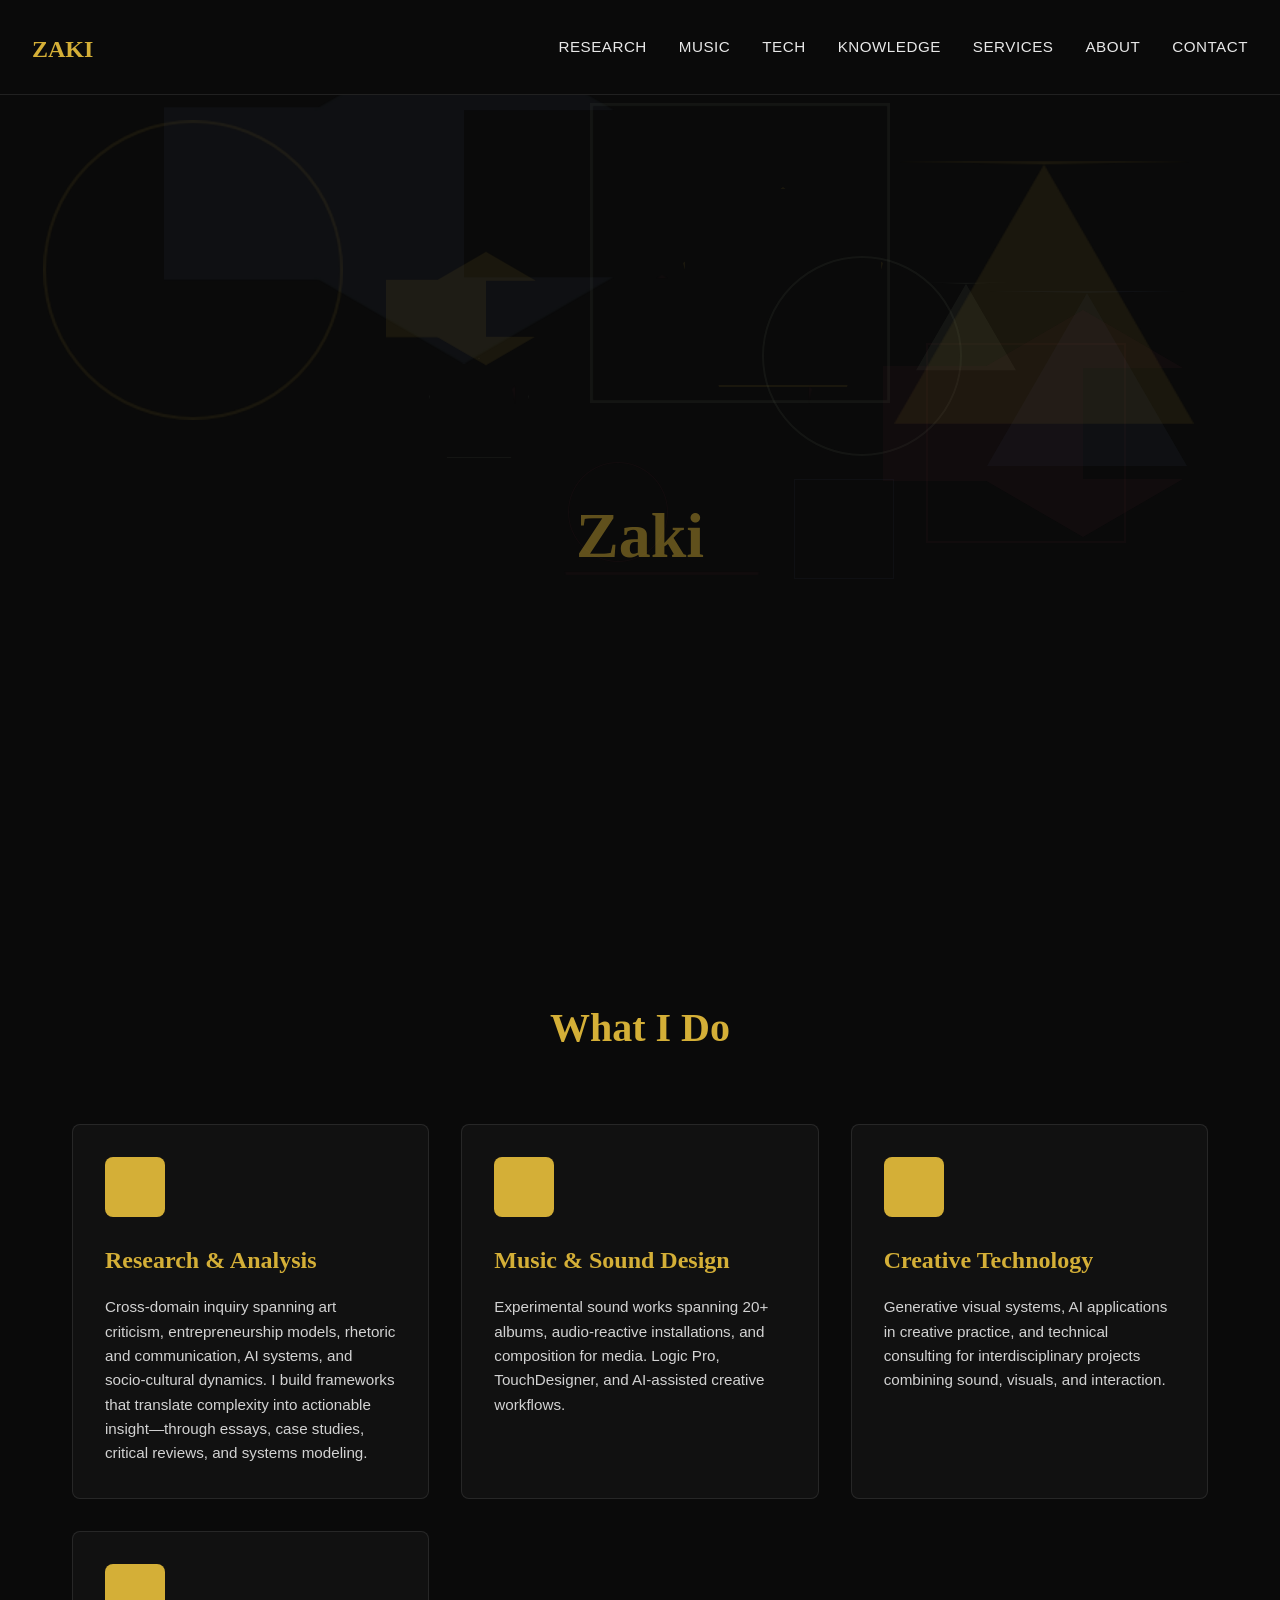
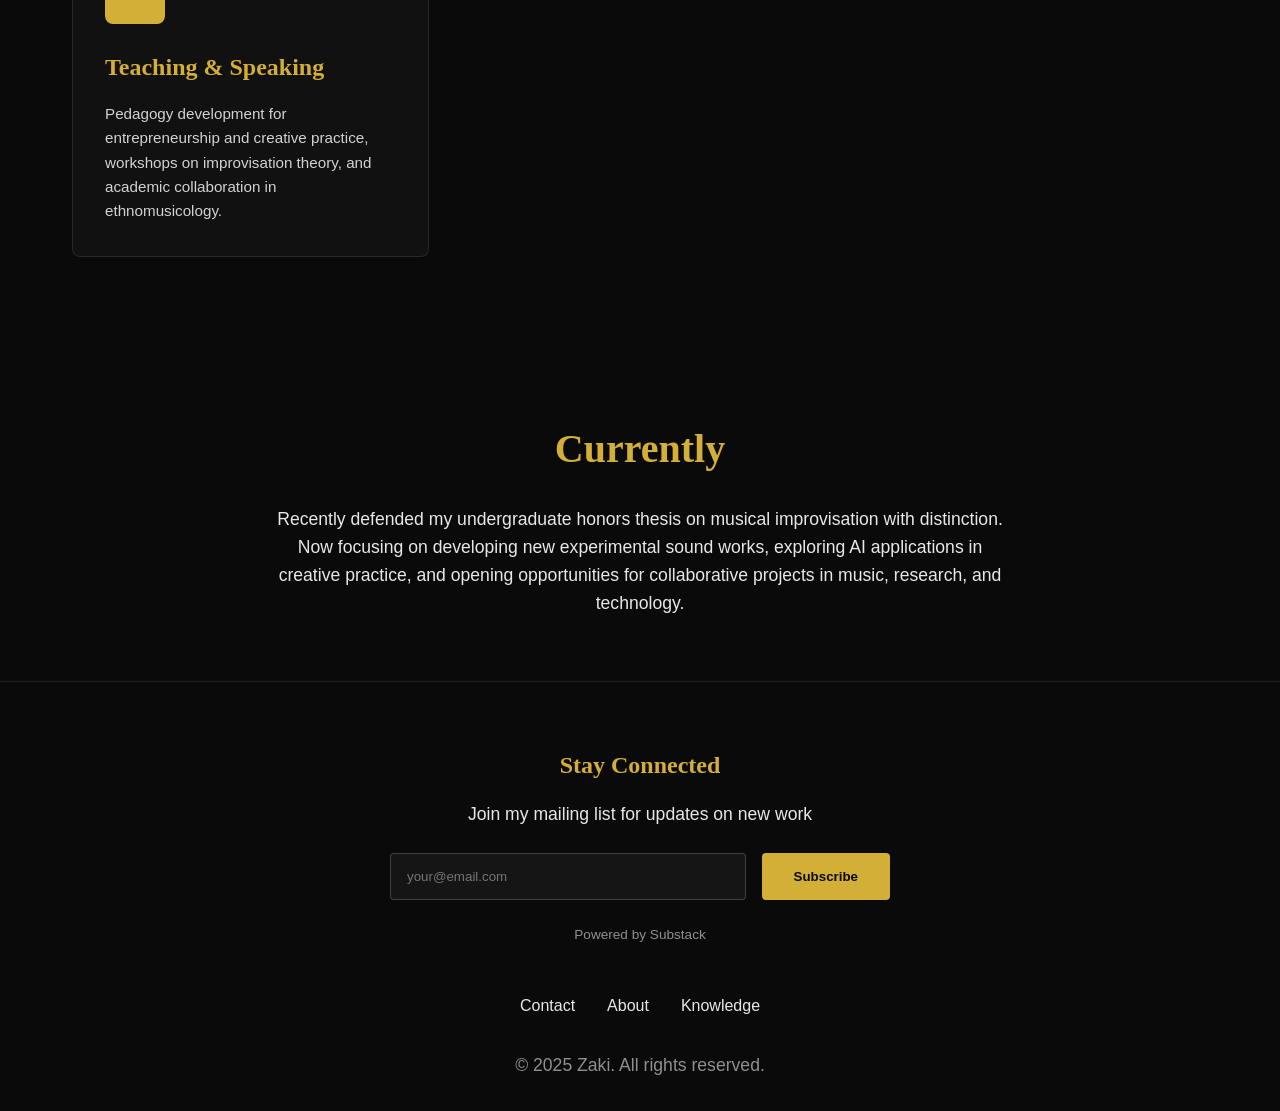
==== commit 8a94e02e: "Remove social media icons from footers and use images in contact section cards - Removed social medi" ====
--- a/index.html
+++ b/index.html
@@ -173,18 +173,6 @@
       <a href="contact.html" aria-label="Contact page">Contact</a>
       <a href="about.html" aria-label="About page">About</a>
       <a href="knowledge/" aria-label="Knowledge base">Knowledge</a>
-      <a href="https://www.linkedin.com/in/zaki-h-32036b279/" target="_blank" rel="noopener noreferrer" aria-label="LinkedIn profile">
-        <img src="images/social media/linkedin.png" alt="" class="social-icon">
-        LinkedIn
-      </a>
-      <a href="https://scilentsymphony.bandcamp.com/" target="_blank" rel="noopener noreferrer" aria-label="Bandcamp music">
-        <img src="images/social media/bandcamp-button-square-green-512.png" alt="" class="social-icon">
-        Bandcamp
-      </a>
-      <a href="https://github.com/ScilentSymphony/portfolio" target="_blank" rel="noopener noreferrer" aria-label="GitHub projects">
-        <img src="images/social media/github-mark.svg" alt="" class="social-icon">
-        GitHub
-      </a>
     </div>
 
     <!-- Copyright -->
--- a/css/style.css
+++ b/css/style.css
@@ -2896,13 +2896,23 @@
   background: var(--bg-input);
 }
 
-.social-icon {
+.social-link .social-icon {
   display: block;
   width: 50px;
   height: 50px;
+  margin: 0 auto 1rem;
+  object-fit: contain;
+}
+
+.social-link .social-icon-placeholder {
   background: var(--current-accent);
   border-radius: 50%;
-  margin: 0 auto 1rem;
+  display: flex;
+  align-items: center;
+  justify-content: center;
+  font-size: 1.5rem;
+  font-weight: 700;
+  color: var(--bg-primary);
 }
 
 .social-label {
--- a/css/style.css
+++ b/css/style.css
@@ -2896,13 +2896,23 @@
   background: var(--bg-input);
 }
 
-.social-icon {
+.social-link .social-icon {
   display: block;
   width: 50px;
   height: 50px;
+  margin: 0 auto 1rem;
+  object-fit: contain;
+}
+
+.social-link .social-icon-placeholder {
   background: var(--current-accent);
   border-radius: 50%;
-  margin: 0 auto 1rem;
+  display: flex;
+  align-items: center;
+  justify-content: center;
+  font-size: 1.5rem;
+  font-weight: 700;
+  color: var(--bg-primary);
 }
 
 .social-label {
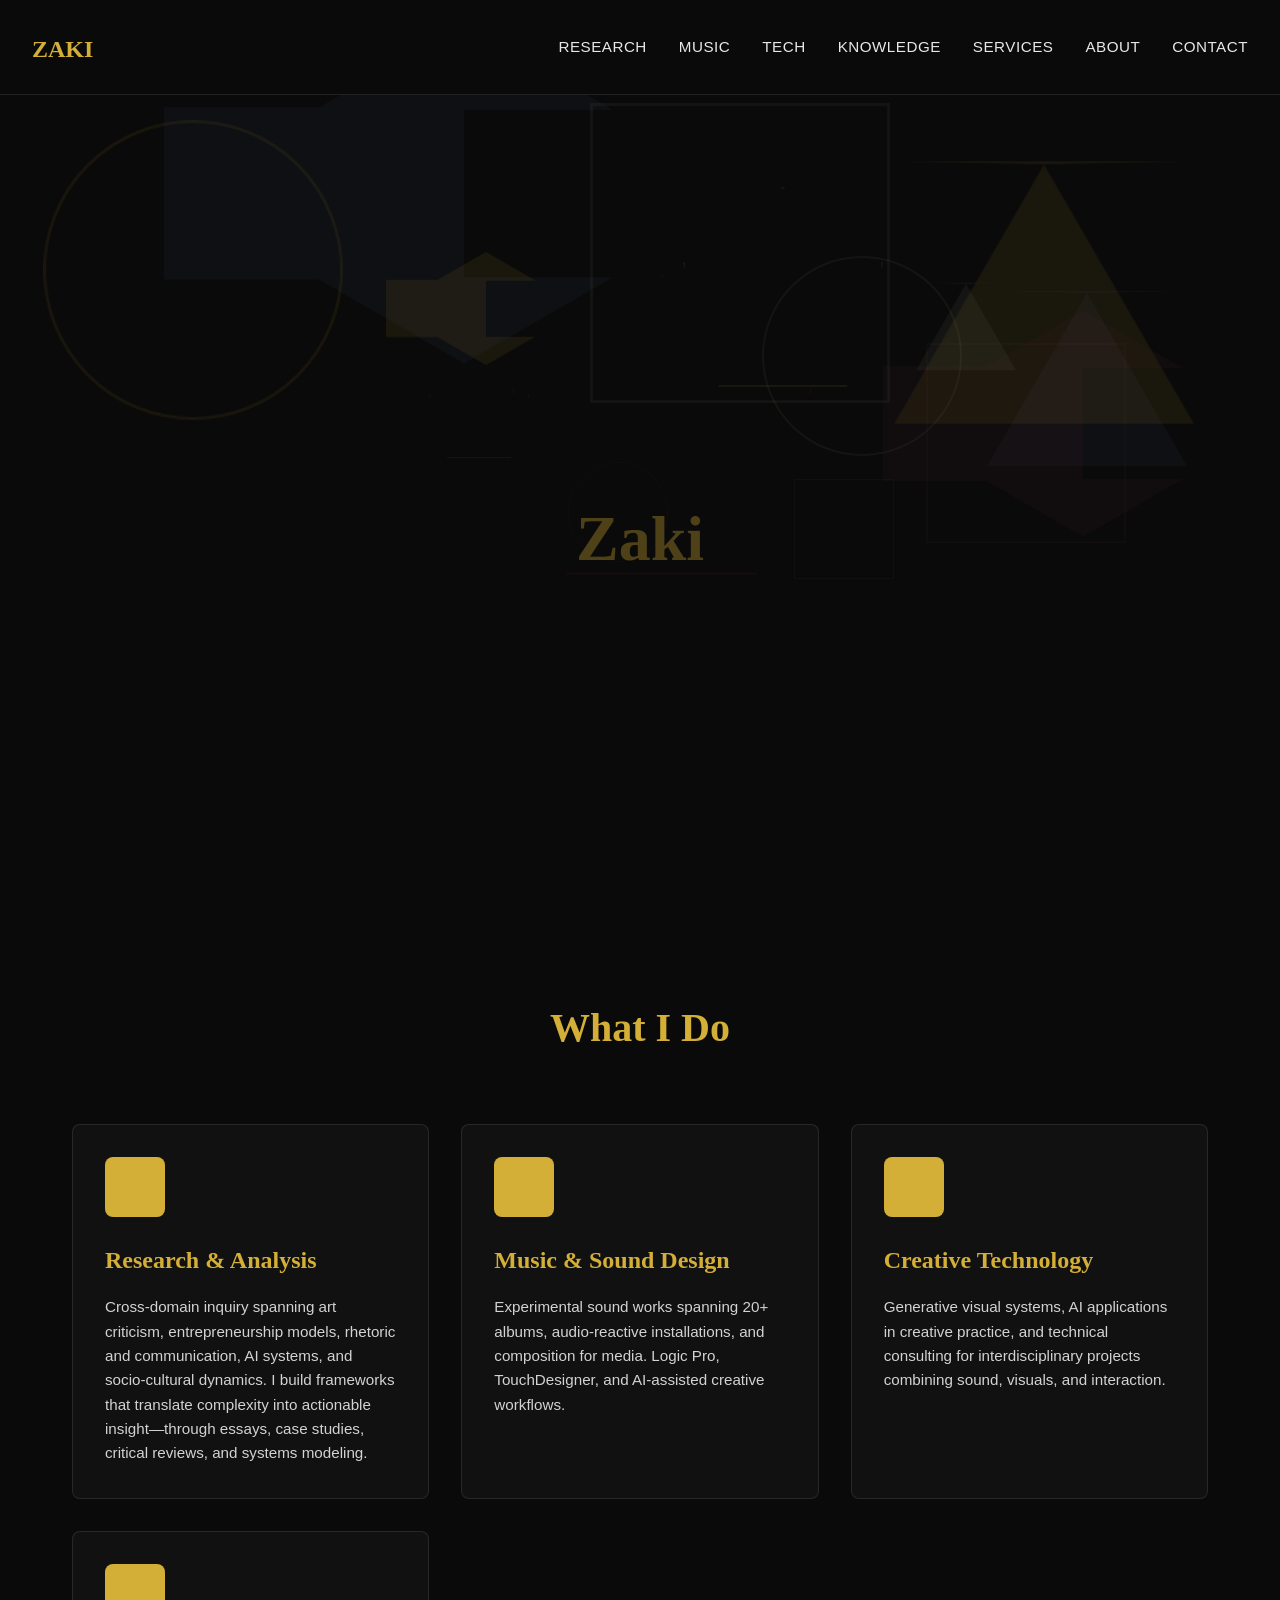
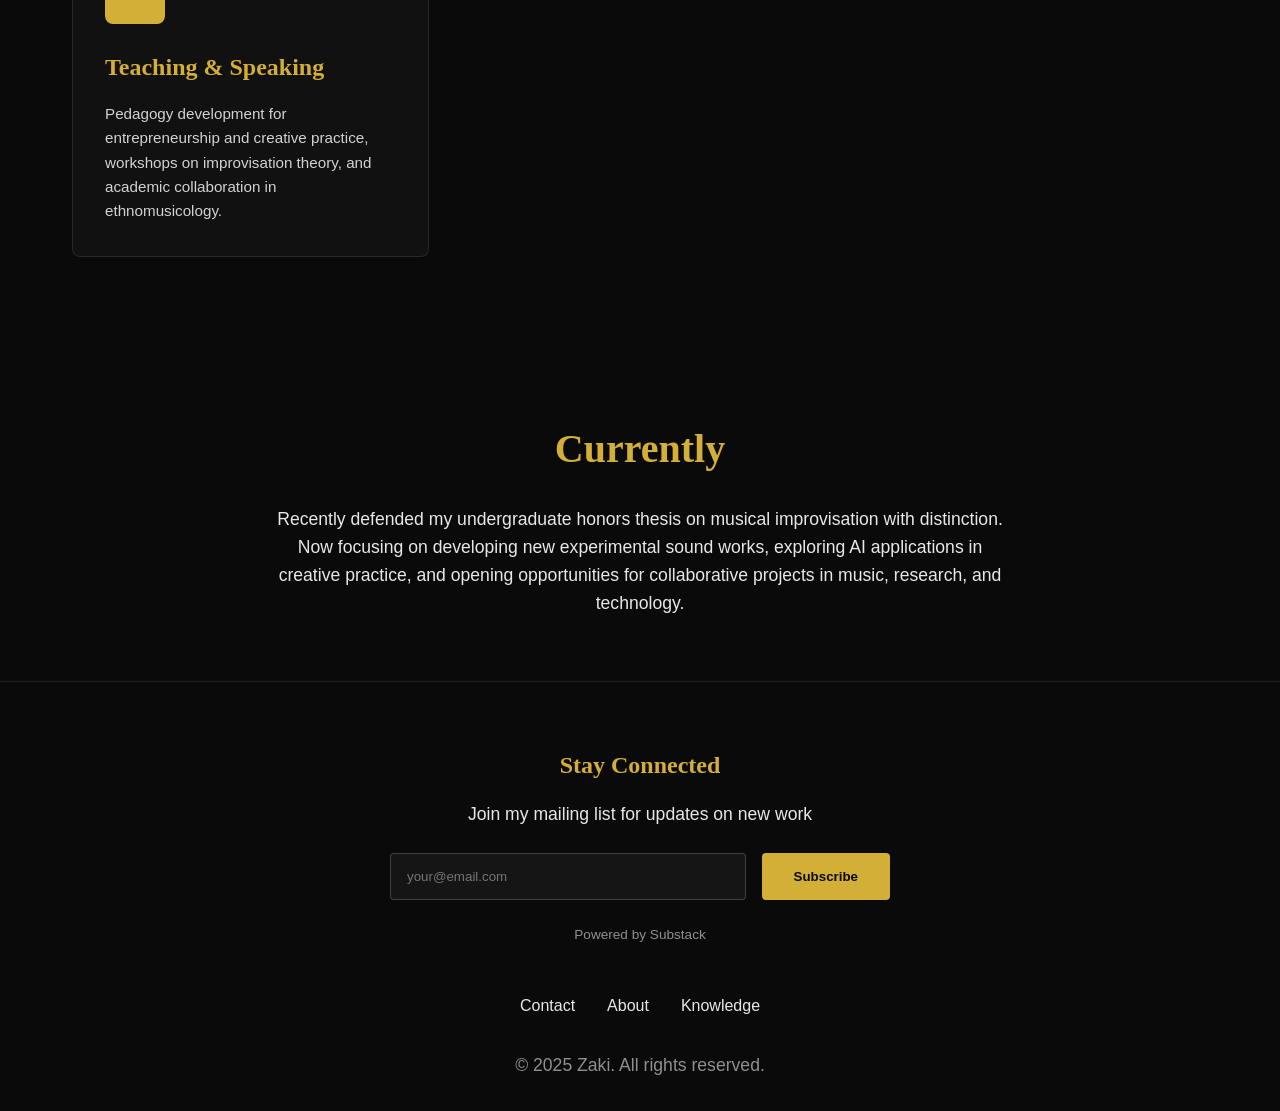
==== commit 16e988e9: "Replace bottom mobile nav with hamburger slide-out menu - Added hamburger button in top left corner " ====
--- a/index.html
+++ b/index.html
@@ -66,6 +66,32 @@
 <body class="home">
   <!-- Skip Link for Accessibility -->
   <a href="#main-content" class="skip-link">Skip to main content</a>
+
+  <!-- Mobile Hamburger Menu -->
+  <button class="hamburger-btn" aria-label="Open navigation menu" aria-expanded="false" aria-controls="mobile-slide-menu">
+    <span class="hamburger-line"></span>
+    <span class="hamburger-line"></span>
+    <span class="hamburger-line"></span>
+  </button>
+
+  <!-- Slide-out Menu -->
+  <div class="slide-menu-overlay" aria-hidden="true"></div>
+  <nav id="mobile-slide-menu" class="slide-menu" aria-label="Mobile navigation">
+    <div class="slide-menu-header">
+      <span class="slide-menu-logo">ZAKI</span>
+      <button class="slide-menu-close" aria-label="Close navigation menu">&times;</button>
+    </div>
+    <ul class="slide-menu-links">
+      <li><a href="index.html" class="active">Home</a></li>
+      <li><a href="research.html">Research</a></li>
+      <li><a href="music.html">Music</a></li>
+      <li><a href="tech.html">Tech</a></li>
+      <li><a href="knowledge/">Knowledge</a></li>
+      <li><a href="services.html">Services</a></li>
+      <li><a href="about.html">About</a></li>
+      <li><a href="contact.html">Contact</a></li>
+    </ul>
+  </nav>
 
   <!-- Desktop Navigation -->
   <nav id="mainNav" class="nav-expanded" aria-label="Main navigation">
--- a/css/style.css
+++ b/css/style.css
@@ -1160,6 +1160,139 @@
   color: var(--accent-gold);
 }
 
+/* ===== HAMBURGER & SLIDE-OUT MENU ===== */
+.hamburger-btn {
+  display: none;
+  position: fixed;
+  top: 1rem;
+  left: 1rem;
+  z-index: 1001;
+  background: rgba(10, 10, 10, 0.9);
+  border: 1px solid var(--border-subtle);
+  border-radius: 8px;
+  padding: 0.75rem;
+  cursor: pointer;
+  flex-direction: column;
+  gap: 5px;
+  width: 44px;
+  height: 44px;
+  align-items: center;
+  justify-content: center;
+}
+
+.hamburger-line {
+  display: block;
+  width: 20px;
+  height: 2px;
+  background: var(--text-primary);
+  transition: all 0.3s ease;
+}
+
+.hamburger-btn.active .hamburger-line:nth-child(1) {
+  transform: rotate(45deg) translate(5px, 5px);
+}
+
+.hamburger-btn.active .hamburger-line:nth-child(2) {
+  opacity: 0;
+}
+
+.hamburger-btn.active .hamburger-line:nth-child(3) {
+  transform: rotate(-45deg) translate(5px, -5px);
+}
+
+.slide-menu-overlay {
+  display: none;
+  position: fixed;
+  top: 0;
+  left: 0;
+  right: 0;
+  bottom: 0;
+  background: rgba(0, 0, 0, 0.5);
+  z-index: 999;
+  opacity: 0;
+  transition: opacity 0.3s ease;
+}
+
+.slide-menu-overlay.active {
+  opacity: 1;
+}
+
+.slide-menu {
+  display: none;
+  position: fixed;
+  top: 0;
+  left: 0;
+  width: 280px;
+  max-width: 80vw;
+  height: 100vh;
+  background: var(--bg-primary);
+  border-right: 1px solid var(--border-subtle);
+  z-index: 1000;
+  transform: translateX(-100%);
+  transition: transform 0.3s ease;
+  overflow-y: auto;
+}
+
+.slide-menu.active {
+  transform: translateX(0);
+}
+
+.slide-menu-header {
+  display: flex;
+  justify-content: space-between;
+  align-items: center;
+  padding: 1.5rem;
+  border-bottom: 1px solid var(--border-subtle);
+}
+
+.slide-menu-logo {
+  font-family: var(--font-display);
+  font-size: 1.5rem;
+  font-weight: 700;
+  color: var(--accent-gold);
+}
+
+.slide-menu-close {
+  background: none;
+  border: none;
+  font-size: 2rem;
+  color: var(--text-primary);
+  cursor: pointer;
+  padding: 0;
+  line-height: 1;
+  transition: color 0.3s ease;
+}
+
+.slide-menu-close:hover {
+  color: var(--accent-gold);
+}
+
+.slide-menu-links {
+  list-style: none;
+  padding: 1rem 0;
+  margin: 0;
+}
+
+.slide-menu-links li {
+  border-bottom: 1px solid var(--border-subtle);
+}
+
+.slide-menu-links a {
+  display: block;
+  padding: 1rem 1.5rem;
+  color: var(--text-primary);
+  text-decoration: none;
+  font-size: 1.1rem;
+  transition: all 0.3s ease;
+}
+
+.slide-menu-links a:hover,
+.slide-menu-links a.active {
+  background: rgba(212, 175, 55, 0.1);
+  color: var(--accent-gold);
+  padding-left: 2rem;
+}
+
 /* ===== RESPONSIVE (MOBILE) ===== */
 @media (max-width: 768px) {
   /* Hide desktop nav links */
@@ -1167,10 +1300,19 @@
     display: none;
   }
 
-  /* Show mobile nav */
+  /* Show hamburger menu */
+  .hamburger-btn {
+    display: flex;
+  }
+
+  .slide-menu,
+  .slide-menu-overlay {
+    display: block;
+  }
+
+  /* Hide old bottom mobile nav */
   .mobile-nav {
-    display: flex;
-    justify-content: space-around;
+    display: none;
   }
 
   /* Adjust hero */
--- a/css/style.css
+++ b/css/style.css
@@ -1160,6 +1160,139 @@
   color: var(--accent-gold);
 }
 
+/* ===== HAMBURGER & SLIDE-OUT MENU ===== */
+.hamburger-btn {
+  display: none;
+  position: fixed;
+  top: 1rem;
+  left: 1rem;
+  z-index: 1001;
+  background: rgba(10, 10, 10, 0.9);
+  border: 1px solid var(--border-subtle);
+  border-radius: 8px;
+  padding: 0.75rem;
+  cursor: pointer;
+  flex-direction: column;
+  gap: 5px;
+  width: 44px;
+  height: 44px;
+  align-items: center;
+  justify-content: center;
+}
+
+.hamburger-line {
+  display: block;
+  width: 20px;
+  height: 2px;
+  background: var(--text-primary);
+  transition: all 0.3s ease;
+}
+
+.hamburger-btn.active .hamburger-line:nth-child(1) {
+  transform: rotate(45deg) translate(5px, 5px);
+}
+
+.hamburger-btn.active .hamburger-line:nth-child(2) {
+  opacity: 0;
+}
+
+.hamburger-btn.active .hamburger-line:nth-child(3) {
+  transform: rotate(-45deg) translate(5px, -5px);
+}
+
+.slide-menu-overlay {
+  display: none;
+  position: fixed;
+  top: 0;
+  left: 0;
+  right: 0;
+  bottom: 0;
+  background: rgba(0, 0, 0, 0.5);
+  z-index: 999;
+  opacity: 0;
+  transition: opacity 0.3s ease;
+}
+
+.slide-menu-overlay.active {
+  opacity: 1;
+}
+
+.slide-menu {
+  display: none;
+  position: fixed;
+  top: 0;
+  left: 0;
+  width: 280px;
+  max-width: 80vw;
+  height: 100vh;
+  background: var(--bg-primary);
+  border-right: 1px solid var(--border-subtle);
+  z-index: 1000;
+  transform: translateX(-100%);
+  transition: transform 0.3s ease;
+  overflow-y: auto;
+}
+
+.slide-menu.active {
+  transform: translateX(0);
+}
+
+.slide-menu-header {
+  display: flex;
+  justify-content: space-between;
+  align-items: center;
+  padding: 1.5rem;
+  border-bottom: 1px solid var(--border-subtle);
+}
+
+.slide-menu-logo {
+  font-family: var(--font-display);
+  font-size: 1.5rem;
+  font-weight: 700;
+  color: var(--accent-gold);
+}
+
+.slide-menu-close {
+  background: none;
+  border: none;
+  font-size: 2rem;
+  color: var(--text-primary);
+  cursor: pointer;
+  padding: 0;
+  line-height: 1;
+  transition: color 0.3s ease;
+}
+
+.slide-menu-close:hover {
+  color: var(--accent-gold);
+}
+
+.slide-menu-links {
+  list-style: none;
+  padding: 1rem 0;
+  margin: 0;
+}
+
+.slide-menu-links li {
+  border-bottom: 1px solid var(--border-subtle);
+}
+
+.slide-menu-links a {
+  display: block;
+  padding: 1rem 1.5rem;
+  color: var(--text-primary);
+  text-decoration: none;
+  font-size: 1.1rem;
+  transition: all 0.3s ease;
+}
+
+.slide-menu-links a:hover,
+.slide-menu-links a.active {
+  background: rgba(212, 175, 55, 0.1);
+  color: var(--accent-gold);
+  padding-left: 2rem;
+}
+
 /* ===== RESPONSIVE (MOBILE) ===== */
 @media (max-width: 768px) {
   /* Hide desktop nav links */
@@ -1167,10 +1300,19 @@
     display: none;
   }
 
-  /* Show mobile nav */
+  /* Show hamburger menu */
+  .hamburger-btn {
+    display: flex;
+  }
+
+  .slide-menu,
+  .slide-menu-overlay {
+    display: block;
+  }
+
+  /* Hide old bottom mobile nav */
   .mobile-nav {
-    display: flex;
-    justify-content: space-around;
+    display: none;
   }
 
   /* Adjust hero */
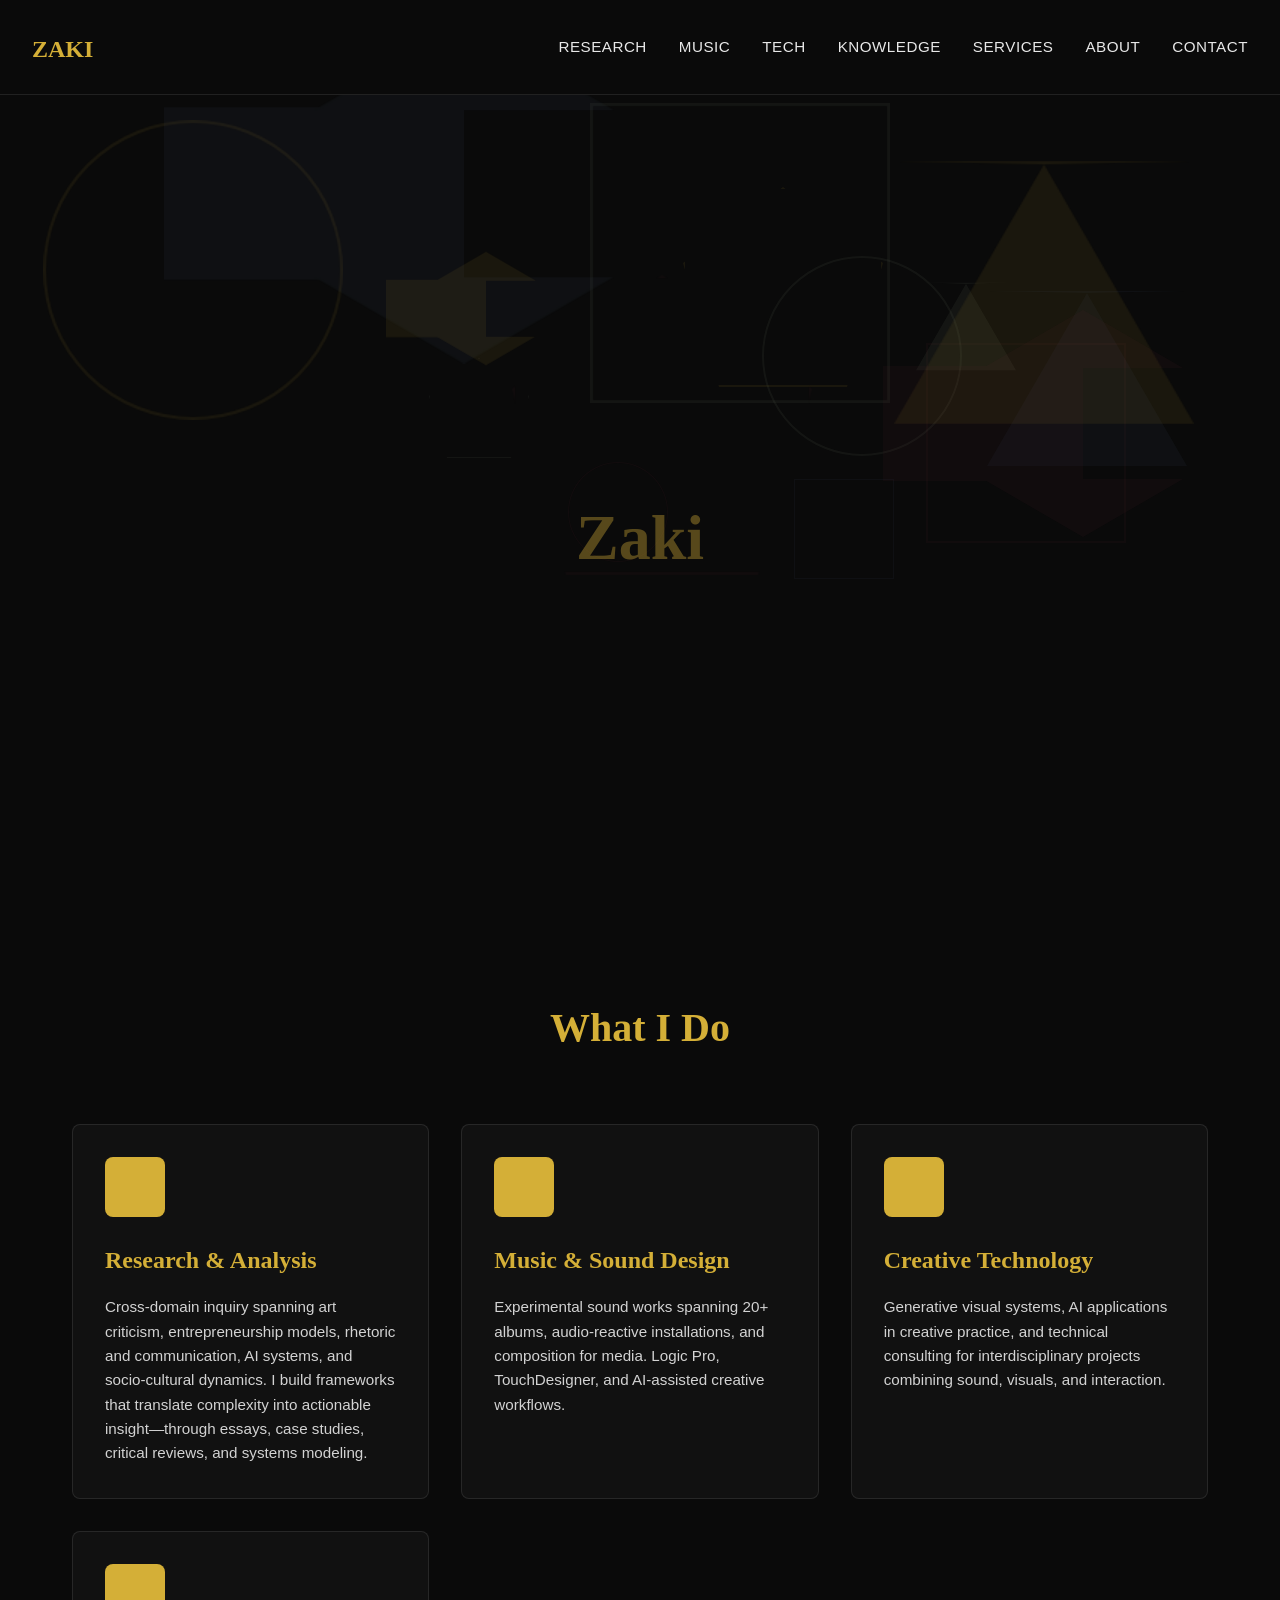
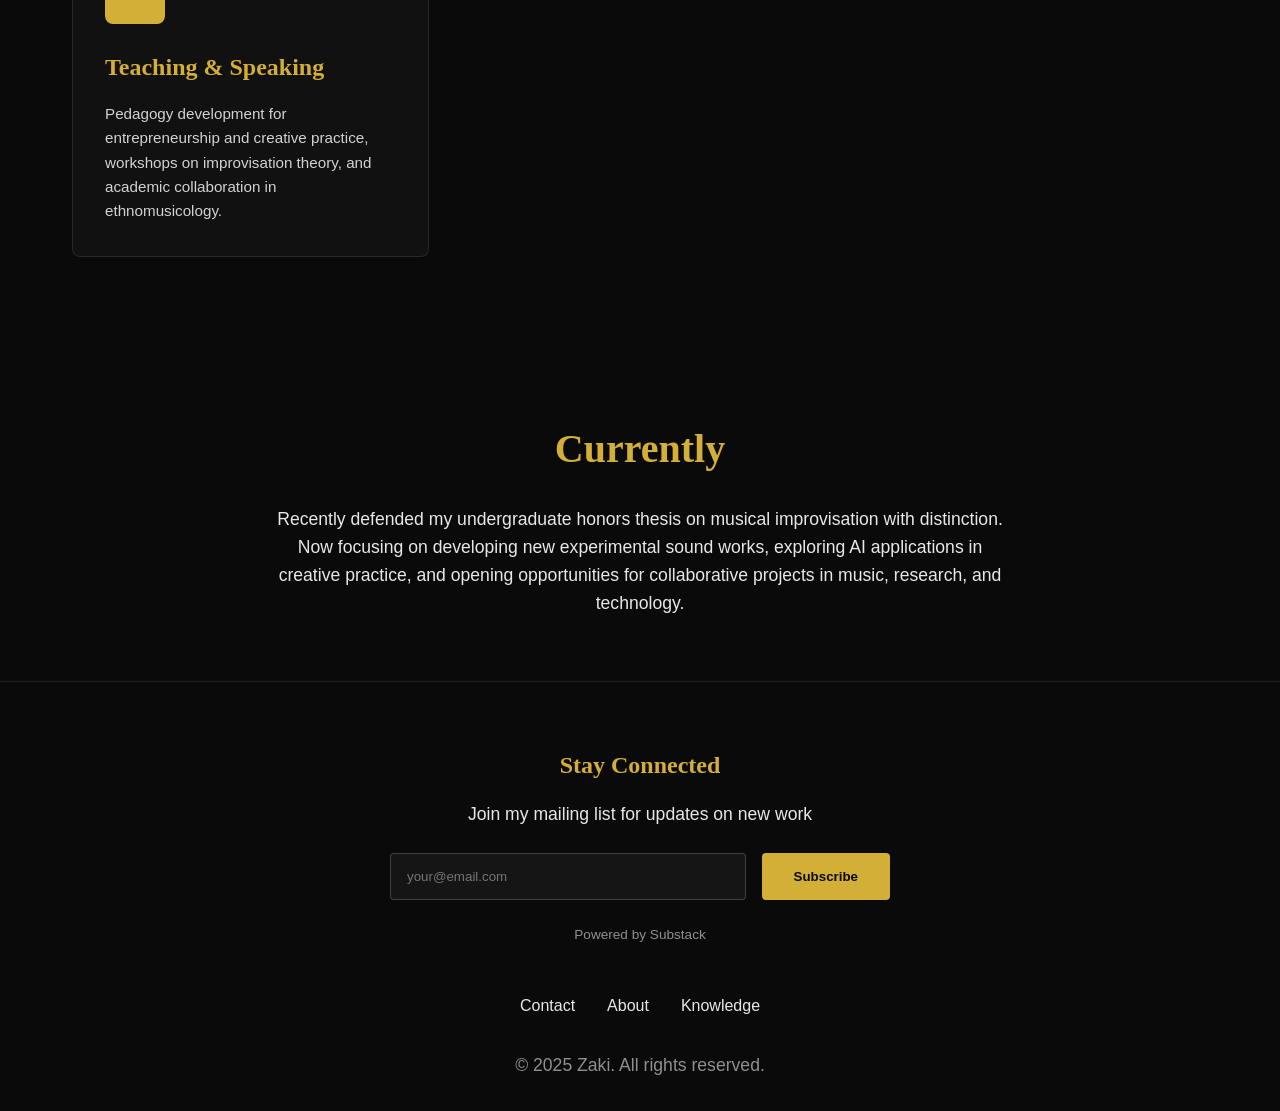
==== commit 50873257: "Align hamburger button with nav bar collapse animation - Moved hamburger button inside nav-container" ====
--- a/index.html
+++ b/index.html
@@ -66,13 +66,6 @@
 <body class="home">
   <!-- Skip Link for Accessibility -->
   <a href="#main-content" class="skip-link">Skip to main content</a>
-
-  <!-- Mobile Hamburger Menu -->
-  <button class="hamburger-btn" aria-label="Open navigation menu" aria-expanded="false" aria-controls="mobile-slide-menu">
-    <span class="hamburger-line"></span>
-    <span class="hamburger-line"></span>
-    <span class="hamburger-line"></span>
-  </button>
 
   <!-- Slide-out Menu -->
   <div class="slide-menu-overlay" aria-hidden="true"></div>
@@ -106,6 +99,12 @@
         <li><a href="about.html">ABOUT</a></li>
         <li><a href="contact.html">CONTACT</a></li>
       </ul>
+      <!-- Mobile Hamburger Menu -->
+      <button class="hamburger-btn" aria-label="Open navigation menu" aria-expanded="false" aria-controls="mobile-slide-menu">
+        <span class="hamburger-line"></span>
+        <span class="hamburger-line"></span>
+        <span class="hamburger-line"></span>
+      </button>
     </div>
   </nav>
 
--- a/css/style.css
+++ b/css/style.css
@@ -1163,11 +1163,7 @@
 /* ===== HAMBURGER & SLIDE-OUT MENU ===== */
 .hamburger-btn {
   display: none;
-  position: fixed;
-  top: 1rem;
-  left: 1rem;
-  z-index: 1001;
-  background: rgba(10, 10, 10, 0.9);
+  background: transparent;
   border: 1px solid var(--border-subtle);
   border-radius: 8px;
   padding: 0.75rem;
@@ -1178,6 +1174,7 @@
   height: 44px;
   align-items: center;
   justify-content: center;
+  margin-left: auto;
 }
 
 .hamburger-line {
@@ -1221,14 +1218,14 @@
   display: none;
   position: fixed;
   top: 0;
-  left: 0;
+  right: 0;
   width: 280px;
   max-width: 80vw;
   height: 100vh;
   background: var(--bg-primary);
-  border-right: 1px solid var(--border-subtle);
+  border-left: 1px solid var(--border-subtle);
   z-index: 1000;
-  transform: translateX(-100%);
+  transform: translateX(100%);
   transition: transform 0.3s ease;
   overflow-y: auto;
 }
--- a/css/style.css
+++ b/css/style.css
@@ -1163,11 +1163,7 @@
 /* ===== HAMBURGER & SLIDE-OUT MENU ===== */
 .hamburger-btn {
   display: none;
-  position: fixed;
-  top: 1rem;
-  left: 1rem;
-  z-index: 1001;
-  background: rgba(10, 10, 10, 0.9);
+  background: transparent;
   border: 1px solid var(--border-subtle);
   border-radius: 8px;
   padding: 0.75rem;
@@ -1178,6 +1174,7 @@
   height: 44px;
   align-items: center;
   justify-content: center;
+  margin-left: auto;
 }
 
 .hamburger-line {
@@ -1221,14 +1218,14 @@
   display: none;
   position: fixed;
   top: 0;
-  left: 0;
+  right: 0;
   width: 280px;
   max-width: 80vw;
   height: 100vh;
   background: var(--bg-primary);
-  border-right: 1px solid var(--border-subtle);
+  border-left: 1px solid var(--border-subtle);
   z-index: 1000;
-  transform: translateX(-100%);
+  transform: translateX(100%);
   transition: transform 0.3s ease;
   overflow-y: auto;
 }
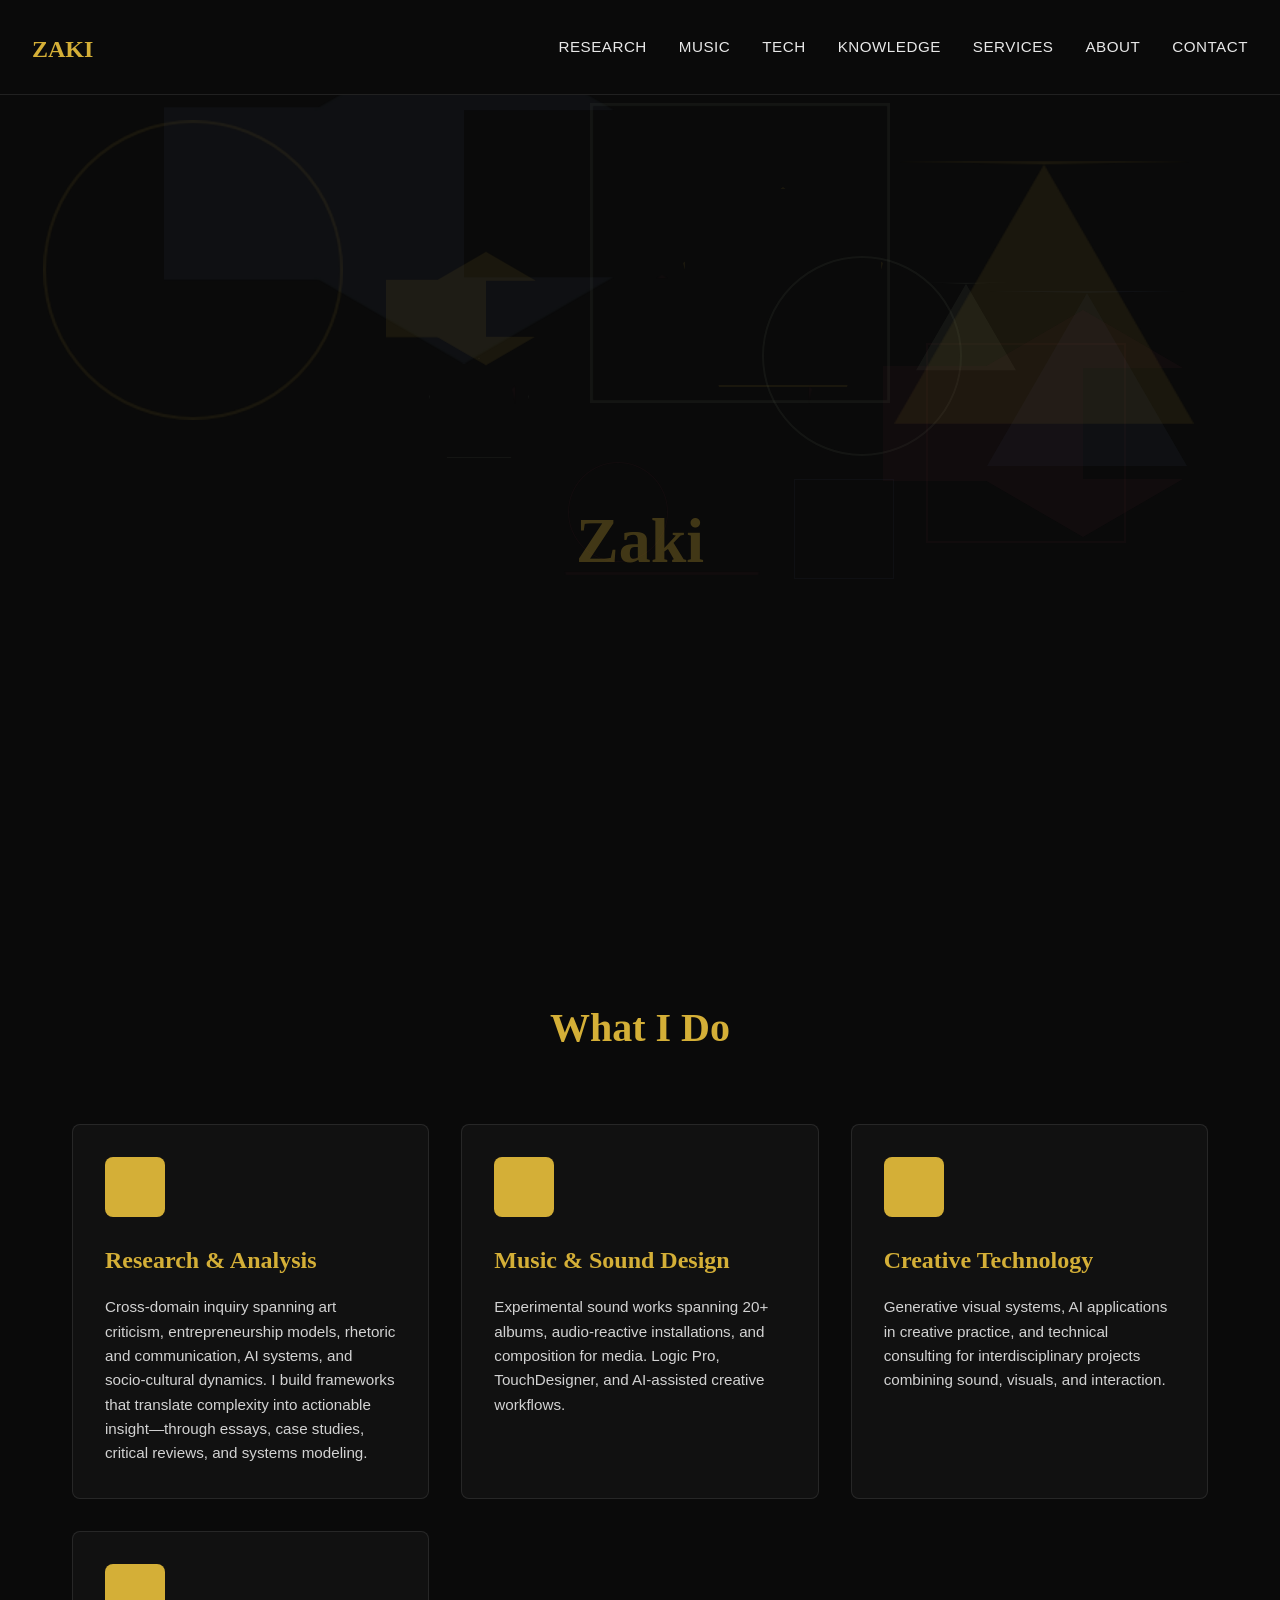
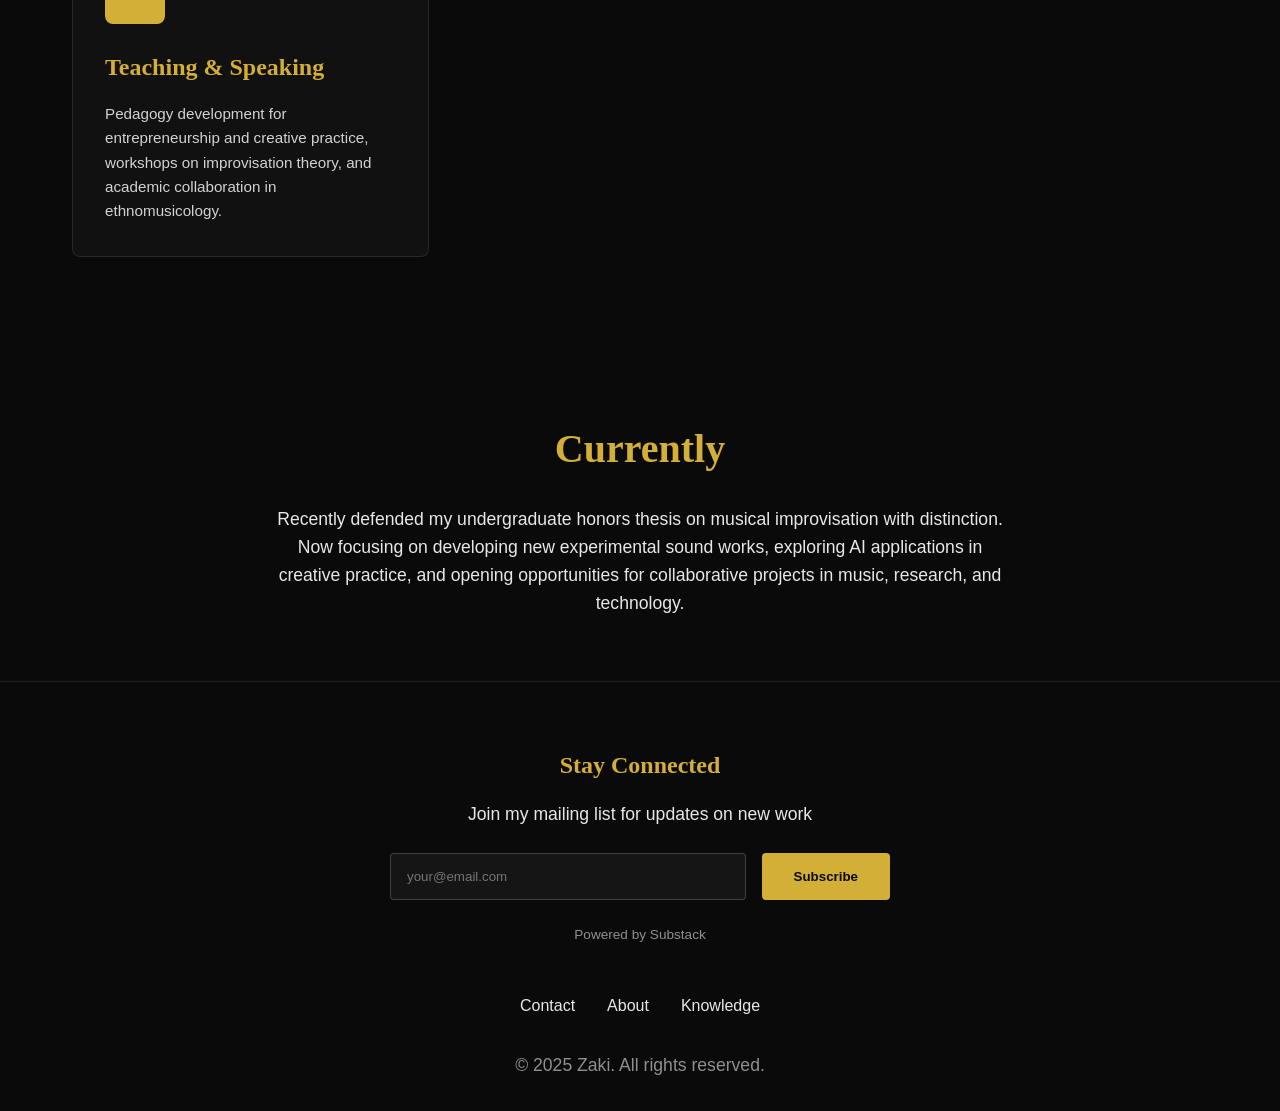
==== commit 74bb851a: "Apply critical performance, security, and SEO fixes Performance: - Add defer attribute to all GSAP s" ====
--- a/index.html
+++ b/index.html
@@ -39,7 +39,7 @@
   <link rel="preconnect" href="https://cdnjs.cloudflare.com" crossorigin>
 
   <!-- Preload Critical Assets -->
-  <link rel="preload" href="css/style.css" as="style">
+  <link rel="preload" href="css/style.min.css" as="style">
   <link rel="preload" href="https://fonts.googleapis.com/css2?family=Inter:wght@400;600&family=Playfair+Display:wght@400;700&display=swap" as="style">
 
   <!-- Favicon -->
@@ -61,7 +61,7 @@
   <link rel="prefetch" href="contact.html">
 
   <!-- Stylesheet -->
-  <link rel="stylesheet" href="css/style.css">
+  <link rel="stylesheet" href="css/style.min.css">
 </head>
 <body class="home">
   <!-- Skip Link for Accessibility -->
@@ -231,12 +231,49 @@
   </nav>
 
   <!-- GSAP (loaded immediately - required by main.js) -->
-  <script src="https://cdnjs.cloudflare.com/ajax/libs/gsap/3.12.2/gsap.min.js"></script>
+  <script src="https://cdnjs.cloudflare.com/ajax/libs/gsap/3.12.2/gsap.min.js" defer integrity="sha512-umP3Wd8vJDLqHi4grfMVZX1KniELmlWQo7F9w5X0bL9l6EIzBWLlQx7jdFJ2ks/HqPZjJa9cAHfSFadCF9R/Gg==" crossorigin="anonymous"></script>
 
   <!-- Main JavaScript (deferred for better page load performance) -->
   <script src="js/main.js" defer></script>
 
   <!-- Structured Data -->
-  <script type="application/ld+json" src="data/person.json"></script>
+  <script type="application/ld+json">
+  {
+    "@context": "https://schema.org",
+    "@type": "Person",
+    "name": "Zaki",
+    "url": "https://scilentsymphony.github.io/portfolio/",
+    "jobTitle": "Entrepreneur, Creative & Technologist",
+    "description": "Interdisciplinary entrepreneur and analytical thinker specializing in creative technology, systems analysis, and cross-domain research",
+    "alumniOf": {
+      "@type": "Organization",
+      "name": "Florida Gulf Coast University"
+    },
+    "knowsAbout": [
+      "Interdisciplinary Research",
+      "Systems Thinking",
+      "Framework Development",
+      "Business Analysis",
+      "Art Criticism",
+      "Strategic Synthesis",
+      "Musical Improvisation",
+      "Sound Design",
+      "Creative Technology",
+      "TouchDesigner",
+      "Experimental Music",
+      "Business Innovation",
+      "Creative Consulting",
+      "Narrative Architecture",
+      "Human-Centered Design"
+    ],
+    "sameAs": [
+      "https://www.linkedin.com/in/zaki-h-32036b279/",
+      "https://scilentsymphony.bandcamp.com/",
+      "https://github.com/ScilentSymphony/portfolio",
+      "https://open.spotify.com/artist/3cI0Hpat9J59d5WY8vdqsn",
+      "https://www.youtube.com/@zakih.8815"
+    ]
+  }
+  </script>
 </body>
 </html>
--- a/css/style.min.css
+++ b/css/style.min.css
@@ -0,0 +1 @@
+@keyframes float1{0%,to{transform:translate(0,0) rotate(0deg)}25%{transform:translate(30px,-40px) rotate(5deg)}50%{transform:translate(-20px,-60px) rotate(-3deg)}75%{transform:translate(40px,-30px) rotate(7deg)}}@keyframes float2{0%,to{transform:translate(0,0) rotate(15deg)}25%{transform:translate(-40px,30px) rotate(20deg)}50%{transform:translate(30px,50px) rotate(10deg)}75%{transform:translate(-25px,20px) rotate(25deg)}}@keyframes float3{0%,to{transform:translate(0,0) rotate(0deg)}33%{transform:translate(-35px,45px) rotate(-8deg)}66%{transform:translate(45px,-35px) rotate(8deg)}}@keyframes float4{0%,to{transform:translate(0,0) rotate(0deg)}25%{transform:translate(25px,-35px) rotate(-6deg)}50%{transform:translate(-30px,-50px) rotate(6deg)}75%{transform:translate(35px,-25px) rotate(-4deg)}}@keyframes float5{0%,to{transform:translate(0,0) rotate(0deg)}20%{transform:translate(-30px,-40px) rotate(4deg)}40%{transform:translate(40px,30px) rotate(-5deg)}60%{transform:translate(-25px,45px) rotate(6deg)}80%{transform:translate(30px,-35px) rotate(-4deg)}}@keyframes floatNote{0%,to{transform:translateY(0) rotate(0deg);opacity:.08}50%{transform:translateY(-50px) rotate(15deg);opacity:.12}}@keyframes blobDriftA{0%{transform:translate3d(var(--x-start),var(--y-start),0) scale(1) rotate(0deg);border-radius:40% 60% 55% 45%/55% 40% 60% 45%}50%{transform:translate3d(var(--x-mid, 0),var(--y-mid, 0),0) scale(1.07) rotate(6deg);border-radius:45% 55% 50% 50%/50% 45% 55% 50%}to{transform:translate3d(var(--x-end),var(--y-end),0) scale(.98) rotate(-4deg);border-radius:60% 40% 50% 50%/50% 60% 40% 50%}}@keyframes blobDriftB{0%{transform:translate3d(var(--x-start),var(--y-start),0) scale(1.05) rotate(0deg);border-radius:55% 45% 55% 45%/50% 55% 45% 50%}50%{transform:translate3d(var(--x-mid, 0),var(--y-mid, 0),0) scale(1.15) rotate(-8deg);border-radius:60% 40% 45% 55%/55% 45% 55% 45%}to{transform:translate3d(var(--x-end),var(--y-end),0) scale(.96) rotate(5deg);border-radius:45% 55% 60% 40%/40% 60% 45% 55%}}@keyframes driftWord{0%{transform:translate3d(0,0,0)}to{transform:translate3d(var(--tx, 10px),var(--ty, -10px),0)}}@font-face{font-family:"Playfair Display";font-display:swap}@font-face{font-family:"Inter";font-display:swap}:root{--bg-primary:#0A0A0A;--text-primary:#E8E8E8;--accent-gold:#D4AF37;--accent-wine:#6B2737;--accent-sage:#8B9D83;--accent-steel:#4A5F7A;--font-display:'Playfair Display', serif;--font-body:'Inter', sans-serif;--bg-subtle:rgba(232, 232, 232, 0.02);--bg-card:rgba(232, 232, 232, 0.03);--bg-input:rgba(232, 232, 232, 0.05);--bg-icon:rgba(232, 232, 232, 0.1);--border-subtle:rgba(232, 232, 232, 0.1);--border-input:rgba(232, 232, 232, 0.2);--current-accent:var(--accent-gold)}*{margin:0;padding:0;box-sizing:border-box}html{scroll-behavior:smooth}body{background:var(--bg-primary);color:var(--text-primary);font-family:var(--font-body);line-height:1.6;min-height:100vh;overflow-x:hidden}a{text-decoration:none;color:inherit;transition:all .3s ease}img{max-width:100%;height:auto;display:block}.about-image img,.headshot-placeholder{max-width:400px;height:auto}.about-image img{width:100%}.album-art,.project-media{width:100%;max-width:600px;height:auto;object-fit:cover}.sr-only,.visually-hidden{position:absolute;width:1px;height:1px;padding:0;margin:-1px;overflow:hidden;clip:rect(0,0,0,0);white-space:nowrap}.visually-hidden{border:0}.sr-only{border-width:0}.skip-link{position:absolute;top:-40px;left:0;background:var(--accent-gold);color:var(--bg-primary);padding:.75rem 1rem;text-decoration:none;font-weight:600;z-index:1000;border-radius:0 0 4px 0}.skip-link:focus{top:0;outline:3px solid var(--text-primary);outline-offset:2px}.btn:focus,a:focus,button:focus,input:focus,select:focus,textarea:focus{outline:3px solid var(--accent-gold);outline-offset:2px}a:focus:not(:focus-visible),button:focus:not(:focus-visible),input:focus:not(:focus-visible),select:focus:not(:focus-visible),textarea:focus:not(:focus-visible){outline:0}.btn:focus-visible,.mobile-nav-item:focus-visible,.nav-links a:focus-visible,a:focus-visible,button:focus-visible,input:focus-visible,select:focus-visible,textarea:focus-visible{outline:3px solid var(--accent-gold);outline-offset:2px}.nav-links a:focus-visible{outline-offset:4px}.card-base{background:var(--bg-card);border:1px solid var(--border-subtle);border-radius:8px;padding:2rem;transition:all .3s ease}.grid-3col,.grid-cards{display:grid;grid-template-columns:repeat(auto-fit,minmax(250px,1fr));gap:2rem}.grid-cards{grid-template-columns:repeat(auto-fit,minmax(280px,1fr))}h1{font-size:4rem;line-height:1.2}h1,h2,h3{font-family:var(--font-display)}h2{font-size:2.5rem;margin-bottom:2rem}h3{font-size:1.5rem}p{font-size:1.1rem;line-height:1.6}.btn{display:inline-block;padding:1rem 2rem;border-radius:4px;font-weight:600;cursor:pointer;transition:all .3s ease;border:0;font-family:var(--font-body)}.btn-primary{background:var(--accent-gold);color:var(--bg-primary)}.btn-primary:hover{transform:translateY(-2px);box-shadow:0 4px 12px rgba(212,175,55,.3)}.btn-secondary{background:0 0;border:2px solid var(--accent-gold);color:var(--accent-gold)}.btn-secondary:hover{background:var(--accent-gold);color:var(--bg-primary)}#mainNav{position:fixed;top:0;left:0;right:0;z-index:1000;background:var(--bg-primary);border-bottom:1px solid rgba(232,232,232,.1);transition:all .4s ease;will-change:height}.nav-container{max-width:1400px;margin:0 auto;padding:1.5rem 2rem;display:flex;justify-content:space-between;align-items:center}.nav-logo{font-family:var(--font-display);font-size:1.5rem;font-weight:700;color:var(--accent-gold)}.nav-links{display:flex;list-style:none;gap:2rem}.nav-links a{color:var(--text-primary);font-size:.95rem;letter-spacing:.5px;position:relative}.nav-links a:hover,body.home .nav-shape{color:var(--accent-gold)}.nav-links a::after{content:"";position:absolute;bottom:-5px;left:0;width:0;height:2px;background:var(--accent-gold);transition:width .3s ease}.nav-links a:hover::after{width:100%}#mainNav.nav-collapsed .nav-links{pointer-events:none}.nav-shape{display:inline-block;font-size:1.2em;margin-left:.5rem;opacity:0;transform:scale(.8);transition:all .3s ease}#mainNav.nav-collapsed .nav-shape{opacity:1;transform:scale(1)}.nav-shape:hover{transform:scale(1.1)}body.research .nav-shape{color:var(--accent-wine)}body.music .nav-shape{color:var(--accent-sage)}body.tech .nav-shape{color:var(--accent-steel)}body.knowledge .nav-shape{color:var(--accent-gold)}body.post-research .nav-shape,body.research .hero h1,body[data-category=research] .nav-shape{color:var(--accent-wine)}.music-package .package-includes li::before,body.music .hero h1,body.post-music .nav-shape,body[data-category=music] .nav-shape{color:var(--accent-sage)}body.post-tech .nav-shape,body[data-category=tech] .nav-shape{color:var(--accent-steel)}.social-links a:hover,body.about .nav-shape,body.contact .nav-shape,body.services .nav-shape{color:var(--accent-gold)}.hero{min-height:100vh;display:flex;flex-direction:column;justify-content:center;align-items:center;text-align:center;padding:8rem 2rem 4rem}.hero h1,.tagline{margin-bottom:1rem;color:var(--accent-gold)}.tagline{font-size:1.3rem;color:var(--text-primary)}.subtitle{font-size:1.1rem;max-width:600px;margin:0 auto 3rem;opacity:.8}.hero{position:relative;overflow:hidden}.hero-shapes{position:absolute;top:0;left:0;width:100%;height:100%;z-index:0;pointer-events:none}.hero>*{position:relative;z-index:1}.shape{position:absolute;opacity:.08;will-change:transform;border:2px solid currentColor}.shape-large{transform:scale(1.5)}.shape-medium{transform:scale(1)}.shape-small{transform:scale(.5)}.shape-circle{border-radius:50%}.shape-circle,.shape-square{width:200px;height:200px;border:2px solid currentColor}.shape-hexagon::after,.shape-hexagon::before,.shape-triangle{width:0;border-left:100px solid transparent;border-right:100px solid transparent}.shape-triangle{height:0;border-bottom:173px solid currentColor}.shape-hexagon{width:200px;height:115px;background:currentColor;position:relative}.shape-hexagon::after,.shape-hexagon::before{content:"";position:absolute}.shape-hexagon::before{bottom:100%;border-bottom:58px solid currentColor}.shape-hexagon::after{top:100%;border-top:58px solid currentColor}.shape-pentagon{width:200px;height:200px;border:2px solid currentColor;clip-path:polygon(50%0,100% 38%,82% 100%,18% 100%,0 38%)}.shape:nth-child(1){color:var(--accent-gold);top:10%;left:5%;animation:float1 80s infinite ease-in-out}.shape:nth-child(2){color:var(--accent-wine);top:60%;right:10%;animation:float2 100s infinite ease-in-out}.shape:nth-child(3){color:var(--accent-sage);top:30%;right:15%;animation:float3 90s infinite ease-in-out}.shape:nth-child(4){color:var(--accent-steel);top:70%;left:15%;animation:float4 110s infinite ease-in-out}.shape:nth-child(5){color:var(--accent-gold);top:15%;right:30%;animation:float5 95s infinite ease-in-out}.shape:nth-child(6){color:var(--accent-wine);top:80%;left:40%;animation:float1 85s infinite ease-in-out}.shape:nth-child(7){color:var(--accent-sage);top:5%;left:50%;animation:float2 105s infinite ease-in-out}.shape:nth-child(8){color:var(--accent-steel);top:45%;right:5%;animation:float3 95s infinite ease-in-out}.shape:nth-child(9){color:var(--accent-gold);top:25%;left:25%;animation:float4 88s infinite ease-in-out}.shape:nth-child(10){color:var(--accent-wine);top:55%;right:40%;animation:float5 102s infinite ease-in-out}.shape:nth-child(11){color:var(--accent-sage);top:35%;left:60%;animation:float1 92s infinite ease-in-out}.shape:nth-child(12){color:var(--accent-steel);top:85%;right:25%;animation:float2 98s infinite ease-in-out}.shape:nth-child(13){color:var(--accent-gold);top:20%;left:75%;animation:float3 87s infinite ease-in-out}.shape:nth-child(14){color:var(--accent-wine);top:65%;left:70%;animation:float4 103s infinite ease-in-out}.shape:nth-child(15){color:var(--accent-sage);top:50%;right:55%;animation:float5 97s infinite ease-in-out}.hero-bg-animation{position:absolute;top:0;left:0;width:100%;height:100%;z-index:0;pointer-events:none;overflow:hidden}.research-animation{opacity:1}.research-animation canvas{width:100%;height:100%;display:block;filter:blur(.3px);contain:layout style paint}.music-animation{overflow:hidden}.note{position:absolute;font-size:3rem;color:var(--accent-sage);opacity:.08;animation:floatNote 15s ease-in-out infinite;will-change:transform,opacity}.note:nth-child(odd){animation-direction:alternate}.note:nth-child(even){animation-direction:alternate-reverse}.note:nth-child(1){animation-delay:0s;animation-duration:14s}.note:nth-child(2){animation-delay:1s;animation-duration:16s}.note:nth-child(3){animation-delay:2s;animation-duration:15s}.note:nth-child(4){animation-delay:3s;animation-duration:17s}.note:nth-child(5){animation-delay:.5s;animation-duration:14.5s}.note:nth-child(6){animation-delay:1.5s;animation-duration:16.5s}.note:nth-child(7){animation-delay:2.5s;animation-duration:15.5s}.note:nth-child(8){animation-delay:3.5s;animation-duration:17.5s}.note:nth-child(9){animation-delay:.75s;animation-duration:14.75s}.note:nth-child(10){animation-delay:1.75s;animation-duration:16.75s}.note:nth-child(11){animation-delay:2.75s;animation-duration:15.75s}.note:nth-child(12){animation-delay:3.75s;animation-duration:17.75s}.note:nth-child(13){animation-delay:1.25s;animation-duration:14.25s}.note:nth-child(14){animation-delay:2.25s;animation-duration:16.25s}.note:nth-child(15){animation-delay:3.25s;animation-duration:15.25s}.note:nth-child(16){animation-delay:.25s;animation-duration:17.25s}.note:nth-child(17){animation-delay:1.5s;animation-duration:14.5s}.note:nth-child(18){animation-delay:2.5s;animation-duration:16.5s}.note-pos-1{top:10%;left:5%}.note-pos-2{top:30%;left:15%}.note-pos-3{top:50%;left:8%}.note-pos-4{top:70%;left:12%}.note-pos-5{top:20%;right:10%}.note-pos-6{top:45%;right:5%}.note-pos-7{top:65%;right:15%}.note-pos-8{top:85%;right:8%}.note-pos-9{top:15%;left:40%}.note-pos-10{top:35%;left:50%}.note-pos-11{top:55%;left:45%}.note-pos-12{top:75%;left:55%}.note-pos-13{top:25%;right:35%}.note-pos-14{top:60%;right:40%}.note-pos-15{top:80%;right:45%}.note-pos-16{top:40%;left:25%}.note-pos-17{top:90%;left:70%}.note-pos-18{top:5%;right:60%}.tech-animation{opacity:1}.tech-animation canvas{width:100%;height:100%;display:block;filter:blur(.25px);contain:layout style paint}.services-animation{overflow:hidden}.blob{position:absolute;width:40vw;height:40vw;max-width:650px;max-height:650px;min-width:260px;min-height:260px;border-radius:40% 60% 55% 45%/55% 40% 60% 45%;filter:blur(40px);opacity:.75;mix-blend-mode:screen;transform-origin:center center;animation-timing-function:ease-in-out;animation-iteration-count:infinite;animation-direction:alternate;animation-play-state:running;will-change:transform,border-radius}body:not(:focus-within) .blob{animation-play-state:paused}.blob--1{background:var(--accent-gold)}.blob--2{background:var(--accent-wine)}.blob--3{background:var(--accent-sage)}.blob--4{background:var(--accent-steel)}.blob:nth-child(1){--x-start:-10vw;--y-start:-15vh;--x-mid:-5vw;--y-mid:-5vh;--x-end:5vw;--y-end:-10vh;animation-name:blobDriftA;animation-duration:42s;animation-delay:-8s}.blob:nth-child(2){--x-start:35vw;--y-start:-20vh;--x-mid:40vw;--y-mid:-10vh;--x-end:30vw;--y-end:-5vh;opacity:.65;animation-name:blobDriftB;animation-duration:55s;animation-delay:-18s}.blob:nth-child(3){--x-start:0vw;--y-start:10vh;--x-mid:-5vw;--y-mid:15vh;--x-end:5vw;--y-end:20vh;opacity:.7;animation-name:blobDriftA;animation-duration:60s;animation-delay:-30s}.blob:nth-child(4){--x-start:25vw;--y-start:40vh;--x-mid:20vw;--y-mid:50vh;--x-end:30vw;--y-end:55vh;opacity:.75;animation-name:blobDriftB;animation-duration:48s;animation-delay:-12s}.blob:nth-child(5){--x-start:-20vw;--y-start:35vh;--x-mid:-15vw;--y-mid:45vh;--x-end:-10vw;--y-end:50vh;opacity:.6;animation-name:blobDriftA;animation-duration:70s;animation-delay:-25s}.bg-typography{position:fixed;inset:0;overflow:hidden;z-index:-1;pointer-events:none;mix-blend-mode:lighten}.bg-typography__word{position:absolute;font-family:"Playfair Display","Times New Roman","Georgia",serif;font-size:clamp(10px,.9vw,14px);letter-spacing:.08em;text-transform:uppercase;opacity:.06;white-space:nowrap;color:var(--text-primary);transform:translate3d(0,0,0);animation-name:driftWord;animation-timing-function:ease-in-out;animation-iteration-count:infinite;animation-direction:alternate;animation-duration:var(--dur, 24s);animation-delay:var(--delay, 0s);animation-play-state:running;will-change:transform}@media (prefers-reduced-motion:no-preference){body.page-hidden .bg-typography__word{animation-play-state:paused}}.bg-typography__word--accent{opacity:.09;color:var(--accent-gold)}@media (max-width:768px){.research-animation{opacity:.7}.note{font-size:2rem;opacity:.06}.tech-animation{opacity:.8}.blob{width:50vw;height:50vw;min-width:200px;min-height:200px;filter:blur(30px);opacity:.6}.blob--mobile-hide{display:none}.bg-typography__word{font-size:clamp(8px,.7vw,11px);opacity:.04}.bg-typography__word--accent{opacity:.06}}@media (prefers-reduced-motion:reduce){.bg-typography,.research-animation,.services-animation,.tech-animation{display:none}.bg-typography__word,.blob,.note{animation:none!important;opacity:.02!important}.about-card,.category-card,.faq-item,.package-card,.project-card,.release-card,.testimonial-card{transition-duration:.05s!important}*{animation-duration:.01s!important;animation-iteration-count:1!important;transition-duration:.01s!important}}.work-categories{padding:6rem 2rem;max-width:1200px;margin:0 auto}.work-categories h2{text-align:center;margin-bottom:4rem;color:var(--accent-gold)}.categories-grid{display:grid;grid-template-columns:repeat(auto-fit,minmax(280px,1fr));gap:2rem}.category-card{display:block;background:var(--bg-card);border:1px solid var(--border-subtle);border-radius:8px;padding:2rem;transition:all .3s ease;cursor:pointer;text-decoration:none;color:inherit}.category-card:focus-within,.category-card:hover{transform:translateY(-8px);border-color:var(--accent-gold);box-shadow:0 8px 24px rgba(0,0,0,.4);will-change:transform}.card-icon{width:60px;height:60px;margin-bottom:1.5rem;background:var(--accent-gold);border-radius:8px}.category-card h3{margin-bottom:1rem;color:var(--accent-gold);font-family:var(--font-display);font-size:1.5rem}.category-card p{font-size:.95rem;margin-bottom:0;line-height:1.6;opacity:.9}.current-focus{padding:4rem 2rem;max-width:800px;margin:0 auto;text-align:center}.current-focus h2,.email-signup h3{color:var(--accent-gold);margin-bottom:1.5rem}footer{padding:4rem 2rem 2rem;border-top:1px solid rgba(232,232,232,.1)}.email-signup{max-width:500px;margin:0 auto 3rem;text-align:center}.email-signup h3{margin-bottom:1rem}body.post-music .email-signup h3,body.post-research .email-signup h3,body.post-tech .email-signup h3{color:var(--page-accent)}.email-signup form{display:flex;gap:1rem;margin:1.5rem 0}.email-signup input{flex:1;padding:.8rem 1rem;background:var(--bg-input);border:1px solid var(--border-input);border-radius:4px;color:var(--text-primary);font-family:var(--font-body)}.email-signup input:focus{outline:0;border-color:var(--accent-gold)}.form-note{font-size:.85rem;opacity:.6}.social-links{display:flex;justify-content:center;gap:2rem;margin-bottom:2rem}.social-links a{color:var(--text-primary);transition:color .3s ease;display:inline-flex;align-items:center;gap:.5rem}.social-icon{width:20px;height:20px;object-fit:contain;flex-shrink:0}.copyright{text-align:center;font-size:.9rem;opacity:.6}.mobile-nav{display:none;position:fixed;bottom:0;left:0;right:0;background:rgba(10,10,10,.95);backdrop-filter:blur(10px);border-top:1px solid rgba(232,232,232,.1);padding:.75rem max(.75rem,env(safe-area-inset-left)) calc(.75rem + env(safe-area-inset-bottom)) max(.75rem,env(safe-area-inset-right));min-height:70px;z-index:1000;gap:.5rem}.mobile-nav-item{flex-direction:column;gap:.4rem;padding:.75rem .5rem;min-width:60px;color:var(--text-primary);font-size:.7rem;border-radius:8px}.mobile-nav-item.active{color:var(--accent-gold);background:rgba(212,175,55,.1)}.mobile-nav .nav-icon,.mobile-nav-item{transition:all .3s ease;display:flex;align-items:center}.mobile-nav .nav-icon{font-size:2.25rem;width:36px;height:36px;line-height:1;opacity:.6;justify-content:center}.mobile-nav-item.active .nav-icon{opacity:1;transform:scale(1.05)}.mobile-nav-item span:not(.nav-icon){white-space:nowrap}body.home .mobile-nav-item:nth-child(1) .nav-icon{color:var(--accent-gold)}body.post-research .mobile-nav-item:nth-child(2) .nav-icon,body.research .mobile-nav-item:nth-child(2) .nav-icon,body[data-category=research] .mobile-nav-item:nth-child(2) .nav-icon{color:var(--accent-wine)}body.music .mobile-nav-item:nth-child(3) .nav-icon,body.post-music .mobile-nav-item:nth-child(3) .nav-icon,body[data-category=music] .mobile-nav-item:nth-child(3) .nav-icon{color:var(--accent-sage)}body.post-tech .mobile-nav-item:nth-child(4) .nav-icon,body.tech .mobile-nav-item:nth-child(4) .nav-icon,body[data-category=tech] .mobile-nav-item:nth-child(4) .nav-icon{color:var(--accent-steel)}body.services .mobile-nav-item:nth-child(5) .nav-icon{color:var(--accent-gold)}.hamburger-btn{display:none;background:0 0;border:1px solid var(--border-subtle);border-radius:8px;padding:.75rem;cursor:pointer;flex-direction:column;gap:5px;width:44px;height:44px;align-items:center;justify-content:center;margin-left:auto}.hamburger-line{display:block;width:20px;height:2px;background:var(--text-primary);transition:all .3s ease}.hamburger-btn.active .hamburger-line:nth-child(1){transform:rotate(45deg) translate(5px,5px)}.hamburger-btn.active .hamburger-line:nth-child(2){opacity:0}.hamburger-btn.active .hamburger-line:nth-child(3){transform:rotate(-45deg) translate(5px,-5px)}.slide-menu,.slide-menu-overlay{display:none;position:fixed;top:0;right:0}.slide-menu-overlay{left:0;bottom:0;background:rgba(0,0,0,.5);z-index:999;opacity:0;transition:opacity .3s ease}.slide-menu-overlay.active{opacity:1}.slide-menu{width:280px;max-width:80vw;height:100vh;background:var(--bg-primary);border-left:1px solid var(--border-subtle);z-index:1000;transform:translateX(100%);transition:transform .3s ease;overflow-y:auto}.slide-menu.active{transform:translateX(0)}.slide-menu-header{display:flex;justify-content:space-between;align-items:center;padding:1.5rem;border-bottom:1px solid var(--border-subtle)}.slide-menu-logo{font-family:var(--font-display);font-size:1.5rem;font-weight:700;color:var(--accent-gold)}.slide-menu-close{background:0 0;border:0;font-size:2rem;color:var(--text-primary);cursor:pointer;padding:0;line-height:1;transition:color .3s ease}.slide-menu-close:hover{color:var(--accent-gold)}.slide-menu-links{list-style:none;padding:1rem 0;margin:0}.slide-menu-links li{border-bottom:1px solid var(--border-subtle)}.slide-menu-links a{display:block;padding:1rem 1.5rem;color:var(--text-primary);text-decoration:none;font-family:var(--font-display);font-size:1.1rem;transition:all .3s ease}.slide-menu-links a.active,.slide-menu-links a:hover{background:rgba(212,175,55,.1);color:var(--accent-gold);padding-left:2rem}@media (max-width:768px){.nav-links{display:none}.hamburger-btn{display:flex}.slide-menu,.slide-menu-overlay{display:block}.mobile-nav{display:none}.hero{padding:6rem 1.5rem 8rem}.hero h1{font-size:2.5rem}h2{font-size:2rem}.work-categories{padding:4rem 1.5rem}.categories-grid{grid-template-columns:1fr}.email-signup form,.social-links a{flex-direction:column}.social-links{display:grid;grid-template-columns:repeat(3,1fr);gap:.75rem 1rem;margin-bottom:1.5rem}.social-links a{font-size:.85rem;gap:.35rem}.social-icon{width:24px;height:24px}footer{padding-bottom:6rem}}body.research{--current-accent:var(--accent-wine)}.form-group label span,.thesis-content h3,body.music h2,body.research h2,body.tech h2{color:var(--current-accent)}body.research .btn-primary{background:var(--current-accent)}body.research .btn-primary:hover{box-shadow:0 4px 12px rgba(107,39,55,.3)}.page-subtitle{text-align:center;font-size:1.2rem;max-width:700px;margin:1rem auto 0;opacity:.9}.featured-work{padding:4rem 2rem;max-width:1000px;margin:0 auto}.thesis-feature{display:grid;grid-template-columns:1fr 2fr;gap:3rem;align-items:start;margin-top:2rem}.interests-grid>div,.process-grid>div,.thesis-image{border:1px solid var(--border-subtle);border-radius:8px}.thesis-image{aspect-ratio:1;background:var(--bg-input)}.thesis-content h3{font-size:2rem;margin-bottom:.5rem}.thesis-meta{font-size:.95rem;opacity:.7;margin-bottom:1.5rem}.thesis-highlights{list-style:none;margin:1.5rem 0}.thesis-highlights li{padding-left:1.5rem;margin-bottom:.5rem;position:relative}.thesis-highlights li::before,.work-highlights li::before{content:"→";position:absolute;left:0;color:var(--accent-gold)}.research-interests{padding:4rem 2rem;background:var(--bg-subtle)}.research-interests h2{text-align:center;margin-bottom:3rem}.interests-grid{display:grid;grid-template-columns:repeat(auto-fit,minmax(250px,1fr));gap:2rem;max-width:1000px;margin:0 auto}.interests-grid>div,.process-grid>div{padding:2rem;background:var(--bg-card)}.interests-grid h3{color:var(--current-accent);margin-bottom:1rem}.cv-list{margin:1rem 0 1.5rem}.cv-list dt{font-weight:600;color:var(--accent-wine);margin-top:1rem}.cv-list dt:first-child{margin-top:0}.cv-list dd{margin-left:0;margin-bottom:.5rem;color:var(--accent-wine);opacity:.9}.academic-section{padding:4rem 2rem;max-width:800px;margin:0 auto}.cv-content,.cv-content h3{margin-top:2rem}.cv-content h3{color:var(--accent-gold)}.cta-section,.knowledge-cta{padding:4rem 2rem;text-align:center}.cta-section{background:rgba(107,39,55,.05)}.cta-section h2,.cv-content h3,.knowledge-cta h2{margin-bottom:1rem}.cta-section p,.knowledge-cta p{margin-bottom:2rem;opacity:.9}.knowledge-cta{background:rgba(212,175,55,.05);border-top:1px solid rgba(232,232,232,.1)}.knowledge-cta h2{font-family:var(--font-display);font-size:2rem;color:var(--accent-gold)}.knowledge-cta p{max-width:600px;margin-left:auto;margin-right:auto}.work-card{background:rgba(232,232,232,.03);border:1px solid rgba(232,232,232,.1);border-left:4px solid var(--accent-wine);border-radius:8px;padding:2.5rem;margin-bottom:2rem}.work-card:last-child{margin-bottom:0}.work-content h3{color:var(--accent-wine);font-size:1.8rem;margin-bottom:.5rem}.work-meta{font-size:.95rem;opacity:.7;margin-bottom:1.5rem}.work-highlights{list-style:none;margin:1rem 0}.work-highlights li{padding:.5rem 0 .5rem 1.5rem;position:relative}@media (max-width:768px){.thesis-feature{grid-template-columns:1fr;gap:2rem}}body.music{--current-accent:var(--accent-sage)}.release-links a:hover,body.music .btn-primary{background:var(--current-accent);color:var(--bg-primary)}body.music .btn-primary:hover{box-shadow:0 4px 12px rgba(139,157,131,.3)}.section-intro{text-align:center;max-width:700px;margin:0 auto 3rem;opacity:.9}.discography{padding:4rem 2rem;max-width:1200px;margin:0 auto}.discography h2{text-align:center;margin-bottom:3rem}.releases-grid{display:grid;grid-template-columns:repeat(auto-fit,minmax(280px,1fr));gap:2rem;max-width:1200px;margin:3rem auto 0}.release-card{background:var(--bg-card);border:1px solid var(--border-subtle);border-radius:8px;overflow:hidden;transition:transform .3s ease}.release-card:focus-within,.release-card:hover{transform:translateY(-8px);border-color:var(--current-accent);will-change:transform}.album-art{aspect-ratio:1;background:var(--bg-icon);display:flex;align-items:center;justify-content:center;font-size:3rem;color:var(--current-accent)}.release-card h3{padding:1rem 1.5rem .5rem;color:var(--current-accent)}.release-year{padding:0 1.5rem;font-size:.9rem;opacity:.7}.release-desc{padding:.5rem 1.5rem 1rem;font-size:.95rem;opacity:.9}.release-links{padding:0 1.5rem 1.5rem;display:flex;gap:1rem;flex-wrap:wrap}.release-links a{font-size:.9rem;padding:.5rem 1rem;border:1px solid var(--current-accent);border-radius:4px;transition:all .3s ease}.tools-process{padding:4rem 2rem;background:var(--bg-subtle);max-width:1000px;margin:0 auto}.tools-process h2{text-align:left;margin-bottom:1rem}.process-grid{display:grid;grid-template-columns:repeat(auto-fit,minmax(250px,1fr));gap:2rem;margin-top:3rem}.process-grid h3,.release-links a{color:var(--current-accent)}.featured-tracks{padding:4rem 2rem;max-width:900px;margin:0 auto}.players-container{display:flex;flex-direction:column;gap:2rem;margin-top:2rem}.player-placeholder{padding:3rem;background:var(--bg-card);border:1px dashed var(--border-input);border-radius:8px;text-align:center;opacity:.7}.music-services{padding:4rem 2rem;text-align:center;background:rgba(139,157,131,.05)}.music-services h2,.process-grid h3{margin-bottom:1rem}.services-list{max-width:500px;margin:2rem auto;text-align:left;list-style:none}.services-list li{padding:.75rem 1rem;margin-bottom:.5rem;background:var(--bg-card);border-left:3px solid var(--current-accent);border-radius:4px}body.tech{--current-accent:var(--accent-steel)}body.tech .btn-primary{background:var(--current-accent);color:var(--text-primary)}body.tech .btn-primary:hover{box-shadow:0 4px 12px rgba(74,95,122,.3)}.project-showcases{padding:4rem 2rem;max-width:1200px;margin:0 auto}.project-showcases h2,.technical-skills h2{text-align:center;margin-bottom:3rem}.projects-grid{display:flex;flex-direction:column;gap:4rem;margin-top:3rem}.project-card{display:grid;grid-template-columns:2fr 3fr;gap:3rem;align-items:center}.project-card:nth-child(even){direction:rtl}.project-card:nth-child(even)>*{direction:ltr}.project-media{aspect-ratio:16/9;background:rgba(232,232,232,.05);border:1px solid rgba(232,232,232,.1);border-radius:8px;display:flex;align-items:center;justify-content:center;font-size:2rem;color:var(--current-accent)}.project-content h3,.skill-category h3{font-size:1.8rem;color:var(--current-accent);margin-bottom:.5rem}.project-meta{font-size:.9rem;opacity:.7;margin-bottom:1rem}.project-tech{list-style:none;display:flex;flex-wrap:wrap;gap:.5rem;margin:1.5rem 0}.project-tech li{padding:.4rem .8rem;background:rgba(74,95,122,.1);border:1px solid rgba(74,95,122,.3);border-radius:4px;font-size:.85rem;color:var(--current-accent)}.credential-item strong,.portfolio-links a,.project-link{color:var(--current-accent);font-weight:600}.project-link{display:inline-block;margin-top:1rem;transition:transform .3s ease}.project-link:hover{transform:translateX(5px)}.technical-skills{padding:4rem 2rem;background:var(--bg-subtle)}.skills-grid{display:grid;grid-template-columns:repeat(auto-fit,minmax(250px,1fr));gap:2rem;max-width:1200px;margin:0 auto}.skill-category{padding:2rem;background:var(--bg-card);border:1px solid var(--border-subtle);border-radius:8px}.skill-category h3{margin-bottom:1.5rem;font-size:1.2rem}.skill-category ul{list-style:none}.skill-category li{padding:.5rem 0;padding-left:1.5rem;position:relative;font-size:.95rem}.skill-category li::before{content:"▹";position:absolute;left:0;color:var(--current-accent)}.consulting-cta{padding:4rem 2rem;text-align:center;background:rgba(74,95,122,.05)}.consulting-cta h2{margin-bottom:1rem}.consulting-cta>p{max-width:700px;margin:0 auto 2rem;opacity:.9}.consulting-areas{display:grid;grid-template-columns:repeat(auto-fit,minmax(250px,1fr));gap:1rem;max-width:900px;margin:2rem auto}.consulting-areas div{padding:1rem 1.5rem;background:var(--bg-card);border-left:3px solid var(--current-accent);border-radius:4px;text-align:left}@media (max-width:768px){.project-card{grid-template-columns:1fr;gap:2rem}.project-card:nth-child(even){direction:ltr}.skills-grid{grid-template-columns:1fr}}body.about,body.contact,body.services{--current-accent:var(--accent-gold)}.hero-cta{display:flex;gap:1.5rem;justify-content:center;margin-top:2.5rem;flex-wrap:wrap}.services-intro{max-width:900px;margin:0 auto 4rem;text-align:center}.services-intro .intro-text{font-size:1.25rem;line-height:1.8;color:var(--text-muted)}.credentials{padding:3rem 2rem;background:var(--bg-subtle);border-top:1px solid var(--border-subtle);border-bottom:1px solid var(--border-subtle);margin-bottom:4rem}.credentials-list{display:flex;justify-content:center;gap:3rem;flex-wrap:wrap;margin-bottom:2rem}.credential-item{text-align:center;display:flex;flex-direction:column;gap:.5rem}.credential-item strong{font-family:"Playfair Display",serif;font-size:1.5rem;font-weight:700}.credential-item span,.portfolio-links p{font-size:.9rem;color:var(--text-muted)}.portfolio-links{text-align:center;margin-top:1.5rem}.portfolio-links p{font-size:1rem}.portfolio-links a{text-decoration:none;transition:opacity .3s ease}.portfolio-links a:hover{opacity:.7}.service-packages{padding:4rem clamp(1.25rem,4vw,2rem);max-width:1300px;margin:0 auto 6rem}.service-packages h2,.testimonials h2,.work-process h2{max-width:1300px;margin-left:auto;margin-right:auto;padding-inline:clamp(1.25rem,4vw,2rem)}.packages-grid{display:grid;grid-template-columns:repeat(auto-fit,minmax(320px,1fr));gap:2rem;margin-top:3rem;max-width:1400px;margin-left:auto;margin-right:auto;padding:0 clamp(1.25rem,4vw,2rem)}.package-card{background:var(--bg-card);border:1px solid var(--border-subtle);border-radius:8px;padding:2.5rem;transition:transform .3s ease,border-color .3s ease;display:flex;flex-direction:column}.package-card:focus-within,.package-card:hover{transform:translateY(-4px);border-color:var(--current-accent);will-change:transform}.package-icon{width:60px;height:60px;background:var(--bg-icon);border-radius:8px;margin-bottom:1.5rem}.package-card h3{font-family:"Playfair Display",serif;font-size:1.75rem;margin-bottom:1rem;color:var(--text-primary)}.package-description{color:var(--text-muted);margin-bottom:1.5rem;line-height:1.7}.package-includes{list-style:none;margin:1.5rem 0;padding:0;flex-grow:1}.package-includes li{padding:.5rem 0;padding-left:1.5rem;position:relative;color:var(--text-muted);line-height:1.6}.package-includes li::before{content:"✓";position:absolute;left:0;color:var(--current-accent);font-weight:600}.package-pricing{font-size:1.5rem;font-weight:600;margin:2rem 0 .5rem;color:var(--text-primary)}.package-pricing .price{color:var(--current-accent);font-size:2rem}.pricing-note{font-size:.875rem;color:var(--text-muted);margin-bottom:1.5rem}.package-card .btn{margin-top:auto}.music-package:hover{border-color:var(--accent-sage)}.music-package .price{color:var(--accent-sage)}.research-package:hover{border-color:var(--accent-wine)}.research-package .package-includes li::before,.research-package .price{color:var(--accent-wine)}.tech-package:hover{border-color:var(--accent-steel)}.tech-package .package-includes li::before,.tech-package .price{color:var(--accent-steel)}.work-process{padding:4rem clamp(1.25rem,4vw,2rem);max-width:1300px;margin:0 auto 6rem}.process-steps{display:grid;grid-template-columns:repeat(auto-fit,minmax(250px,1fr));gap:3rem;margin-top:3rem;max-width:1300px;margin-left:auto;margin-right:auto;padding:0 clamp(1.25rem,4vw,2rem)}.process-step{position:relative;padding-top:3rem}.step-number{position:absolute;top:0;left:0;font-family:"Playfair Display",serif;font-size:3rem;font-weight:700;color:var(--current-accent);opacity:.3;line-height:1}.faq-cta h3,.option-calendly h3,.option-form h3,.process-step h3{font-family:"Playfair Display",serif;font-size:1.5rem;margin-bottom:.75rem;color:var(--text-primary)}.process-step p{color:var(--text-muted);line-height:1.7}.testimonials{padding:4rem clamp(1.25rem,4vw,2rem);max-width:1300px;margin:0 auto 6rem}.booking-cta h2,.testimonials-grid{max-width:1300px;margin-left:auto;margin-right:auto}.testimonials-grid{display:grid;grid-template-columns:repeat(auto-fit,minmax(300px,1fr));gap:2.5rem;margin-top:3rem;padding:0 clamp(1.25rem,4vw,2rem)}.testimonial-card{background:var(--bg-card);border:1px solid var(--border-subtle);border-radius:8px;padding:2rem;transition:border-color .3s ease}.testimonial-card:hover{border-color:var(--current-accent)}.testimonial-text{font-style:italic;color:var(--text-muted);line-height:1.8;margin-bottom:1.5rem;font-size:1.05rem}.testimonial-author{font-size:.9rem;color:var(--text-muted);font-weight:600}.testimonial-cta{text-align:center;margin-top:3rem;padding-top:3rem;border-top:1px solid var(--border-subtle)}.form-group label,.testimonial-cta .cta-text{font-size:1.25rem;margin-bottom:1.5rem;color:var(--text-primary);font-weight:600}.booking-cta{padding:4rem clamp(1.25rem,4vw,2rem);max-width:1300px;margin:0 auto 6rem;text-align:center}.booking-cta h2{margin-bottom:1rem;padding-inline:clamp(1.25rem,4vw,2rem)}.booking-cta>p{max-width:700px;margin:0 auto 3rem;font-size:1.125rem;color:var(--text-muted)}.cta-options{display:grid;grid-template-columns:repeat(auto-fit,minmax(min(100%,400px),1fr));gap:3rem;margin-top:3rem;text-align:left}.option-calendly,.option-form{background:var(--bg-card);border:1px solid var(--border-subtle);border-radius:8px;padding:2.5rem}.faq-cta h3,.option-calendly h3,.option-form h3{font-size:1.75rem;margin-bottom:1rem}.option-calendly p,.option-form p{color:var(--text-muted);margin-bottom:1.5rem}.calendly-embed-placeholder{background:var(--bg-subtle);border:2px dashed var(--border-subtle);border-radius:8px;padding:3rem 2rem;text-align:center;color:var(--text-muted);margin:1.5rem 0}.calendly-embed{min-width:320px;height:700px}.embed-note{font-size:.875rem;color:var(--text-muted);font-style:italic;margin-top:1rem}.inquiry-form{gap:1.5rem}.form-group,.inquiry-form{display:flex;flex-direction:column}.form-group label{margin-bottom:.5rem;font-size:.95rem}.form-group input,.form-group select,.form-group textarea{background:var(--bg-input);border:1px solid var(--border-input);border-radius:4px;padding:.875rem 1rem;color:var(--text-primary);font-family:"Inter",sans-serif;font-size:1rem;transition:border-color .3s ease,background .3s ease}.form-group input:focus,.form-group select:focus,.form-group textarea:focus{outline:0;border-color:var(--current-accent);background:var(--bg-card)}.form-group input:focus-visible,.form-group select:focus-visible,.form-group textarea:focus-visible{outline:3px solid var(--current-accent);outline-offset:3px}.form-group textarea{resize:vertical;min-height:120px}.form-group select{cursor:pointer;appearance:none;background-image:url("data:image/svg+xml,%3Csvg width='12' height='8' viewBox='0 0 12 8' fill='none' xmlns='http://www.w3.org/2000/svg'%3E%3Cpath d='M1 1L6 6L11 1' stroke='%23E8E8E8' stroke-width='2' stroke-linecap='round'/%3E%3C/svg%3E");background-repeat:no-repeat;background-position:right 1rem center;padding-right:3rem}.btn-large{padding:1rem 2.5rem;font-size:1.125rem}.form-status{padding:1rem;border-radius:4px;margin-bottom:1.5rem;display:none;font-size:.95rem}.form-status.error{display:block;background:rgba(220,38,38,.1);border:1px solid rgba(220,38,38,.3);color:#fca5a5}.form-status.success{display:block;background:rgba(34,197,94,.1);border:1px solid rgba(34,197,94,.3);color:#86efac}.faq,.faq-items{padding:4rem clamp(1.25rem,4vw,2rem);max-width:1300px;margin:0 auto 6rem}.faq h2{max-width:1300px;margin-left:auto;margin-right:auto;padding-inline:clamp(1.25rem,4vw,2rem)}.faq-items{margin:3rem auto 0;padding:0 clamp(1.25rem,4vw,2rem)}.faq-item{background:var(--bg-card);border:1px solid var(--border-subtle);border-radius:8px;padding:2rem;margin-bottom:1.5rem;transition:border-color .3s ease}.faq-item:hover{border-color:var(--current-accent)}.faq-question{font-family:"Playfair Display",serif;font-size:1.25rem;margin-bottom:1rem;color:var(--text-primary)}.faq-answer{color:var(--text-muted);line-height:1.7;margin:0}.faq-cta{text-align:center;margin-top:3rem;padding:2.5rem;background:var(--bg-card);border:1px solid var(--border-subtle);border-radius:8px;max-width:600px;margin-left:auto;margin-right:auto}.faq-cta p{color:var(--text-muted);margin-bottom:1.5rem;font-size:1.05rem}@media (max-width:768px){.cta-options,.packages-grid{grid-template-columns:1fr}.process-steps{gap:2.5rem}.process-steps,.testimonials-grid{grid-template-columns:1fr}}@media (max-width:520px){.service-packages{padding:3rem 1.25rem;margin-bottom:4.5rem}.packages-grid{gap:1.5rem}.package-card{padding:1.75rem;border-radius:10px}.package-icon{width:48px;height:48px;margin-bottom:1rem}.package-card h3{font-size:1.5rem;margin-bottom:.85rem}.package-description{font-size:1rem;margin-bottom:1.25rem}.package-includes{margin:1.25rem 0}.package-includes li{padding:.45rem 0 .45rem 1.25rem}.package-pricing{font-size:1.35rem;margin:1.5rem 0 .35rem}.package-pricing .price{font-size:1.75rem}.pricing-note{margin-bottom:1.25rem}}.about-intro{padding:3rem 2rem 4rem;max-width:1100px;margin:0 auto}.intro-content{display:grid;grid-template-columns:1fr 2fr;gap:4rem;align-items:start}.about-image{position:sticky;top:120px}.headshot-placeholder{width:100%;aspect-ratio:1;background:var(--bg-input);border:2px solid var(--border-subtle);border-radius:12px;display:flex;align-items:center;justify-content:center;font-size:1rem;color:var(--current-accent);text-align:center;padding:2rem}.about-text h2,.about-text p,.highlight-card h3{margin-bottom:1.5rem;font-size:2.5rem}.about-text p{font-size:1.1rem;line-height:1.7;opacity:.95}.background-highlights{padding:4rem 2rem;background:var(--bg-subtle)}.background-highlights h2,.current-work h2,.values h2{text-align:center;margin-bottom:3rem}.highlights-grid{display:grid;grid-template-columns:repeat(auto-fit,minmax(280px,1fr));gap:2rem;max-width:1200px;margin:0 auto}.highlight-card{padding:2rem;background:var(--bg-card);border:1px solid var(--border-subtle);border-radius:8px}.highlight-card h3{color:var(--current-accent);font-size:1.3rem}.highlight-card p{margin-bottom:.75rem;font-size:.95rem;line-height:1.6;color:var(--text-muted)}.current-work{padding:4rem 2rem;max-width:1000px;margin:0 auto}.current-items{display:flex;flex-direction:column;gap:2rem}.current-item{padding:2rem;background:var(--bg-card);border-left:4px solid var(--current-accent);border-radius:8px}.availability-item h3,.current-item h3,.value-card h3{color:var(--current-accent);margin-bottom:.75rem;font-size:1.2rem}.current-item p,.personal-section p,.value-card p{line-height:1.6;opacity:.9;color:var(--text-muted)}.values{padding:4rem 2rem;background:var(--bg-subtle)}.values-grid{display:grid;grid-template-columns:repeat(auto-fit,minmax(260px,1fr));gap:2rem;max-width:1200px;margin:0 auto}.value-card{padding:2rem;background:var(--bg-card);border:1px solid var(--border-subtle);border-radius:8px;text-align:center}.availability-item h3,.value-card h3{margin-bottom:1rem}.personal-section p,.value-card p{font-size:.95rem}.about-cta,.personal-section{padding:4rem 2rem;text-align:center}.personal-section{max-width:800px;margin:0 auto}.personal-section h2{margin-bottom:1.5rem}.personal-section p{font-size:1.1rem;line-height:1.7;opacity:.95}.about-cta{background:rgba(212,175,55,.05)}.about-cta h2{margin-bottom:1rem}.about-cta>p,.contact-option p{opacity:.9;color:var(--text-muted)}.about-cta>p{max-width:700px;margin:0 auto 2rem;font-size:1.1rem}.cta-buttons{display:flex;gap:1.5rem;justify-content:center;flex-wrap:wrap}@media (max-width:768px){.intro-content{grid-template-columns:1fr;gap:2rem}.about-image{position:static}.about-text h2{font-size:2rem}.highlights-grid,.values-grid{grid-template-columns:1fr}}.contact-methods{padding:3rem 2rem 2rem;max-width:1100px;margin:0 auto}.methods-grid{display:grid;grid-template-columns:repeat(auto-fit,minmax(280px,1fr));gap:2rem}.contact-option{padding:2rem;background:var(--bg-card);border:1px solid var(--border-subtle);border-radius:8px;text-align:center}.primary-option{border:2px solid var(--current-accent);background:rgba(212,175,55,.05)}.contact-option h2{font-size:1.4rem;margin-bottom:1rem}.contact-option p{line-height:1.6;margin-bottom:.5rem}.contact-option .btn{margin-top:1rem}.contact-form-section{padding:4rem 2rem;max-width:800px;margin:0 auto}.contact-form-section h2{text-align:center;margin-bottom:2rem}.contact-form{background:var(--bg-card);border:1px solid var(--border-subtle);border-radius:12px;padding:3rem}.form-row{display:grid;grid-template-columns:1fr 1fr;gap:1.5rem;margin-bottom:1.5rem}.form-group.half{margin-bottom:0}.checkbox-group{flex-direction:row;align-items:center;gap:.75rem}.checkbox-group input[type=checkbox]{width:18px;height:18px;cursor:pointer;accent-color:var(--current-accent)}.checkbox-group label{font-weight:400;cursor:pointer;margin-bottom:0}.contact-form .btn-large{width:100%;padding:1.2rem;font-size:1.1rem;margin-top:1rem}.availability-item p,.form-footer{line-height:1.6;color:var(--text-muted)}.form-footer{text-align:center;font-size:.9rem;opacity:.7;margin-top:1.5rem}.social-section{padding:4rem 2rem;background:var(--bg-subtle)}.availability-section h2,.social-section h2{text-align:center;margin-bottom:3rem}.social-links-extended{display:grid;grid-template-columns:repeat(auto-fit,minmax(240px,1fr));gap:2rem;max-width:1000px;margin:0 auto}.social-link{padding:2rem;background:var(--bg-card);border:1px solid var(--border-subtle);border-radius:8px;text-align:center;transition:all .3s ease;text-decoration:none;display:block}.social-link:hover{transform:translateY(-5px);border-color:var(--current-accent);background:var(--bg-input)}.social-link .social-icon{display:block;width:50px;height:50px;margin:0 auto 1rem;object-fit:contain}.social-link .social-icon-placeholder{background:var(--current-accent);border-radius:50%;display:flex;align-items:center;justify-content:center;font-size:1.5rem;font-weight:700;color:var(--bg-primary)}.social-label{display:block;font-size:1.2rem;font-weight:600;color:var(--current-accent);margin-bottom:.5rem}.social-desc{font-size:.9rem;opacity:.8;color:var(--text-muted)}.availability-section{padding:4rem 2rem;max-width:900px;margin:0 auto}.availability-info{display:grid;grid-template-columns:1fr 1fr;gap:3rem}.availability-item{padding:2rem;background:var(--bg-card);border:1px solid var(--border-subtle);border-radius:8px}.availability-item p{margin-bottom:.75rem}@media (max-width:768px){.form-row{grid-template-columns:1fr}.contact-form{padding:2rem 1.5rem}.availability-info,.methods-grid,.social-links-extended{grid-template-columns:1fr}}
--- a/css/style.min.css
+++ b/css/style.min.css
@@ -0,0 +1 @@
+@keyframes float1{0%,to{transform:translate(0,0) rotate(0deg)}25%{transform:translate(30px,-40px) rotate(5deg)}50%{transform:translate(-20px,-60px) rotate(-3deg)}75%{transform:translate(40px,-30px) rotate(7deg)}}@keyframes float2{0%,to{transform:translate(0,0) rotate(15deg)}25%{transform:translate(-40px,30px) rotate(20deg)}50%{transform:translate(30px,50px) rotate(10deg)}75%{transform:translate(-25px,20px) rotate(25deg)}}@keyframes float3{0%,to{transform:translate(0,0) rotate(0deg)}33%{transform:translate(-35px,45px) rotate(-8deg)}66%{transform:translate(45px,-35px) rotate(8deg)}}@keyframes float4{0%,to{transform:translate(0,0) rotate(0deg)}25%{transform:translate(25px,-35px) rotate(-6deg)}50%{transform:translate(-30px,-50px) rotate(6deg)}75%{transform:translate(35px,-25px) rotate(-4deg)}}@keyframes float5{0%,to{transform:translate(0,0) rotate(0deg)}20%{transform:translate(-30px,-40px) rotate(4deg)}40%{transform:translate(40px,30px) rotate(-5deg)}60%{transform:translate(-25px,45px) rotate(6deg)}80%{transform:translate(30px,-35px) rotate(-4deg)}}@keyframes floatNote{0%,to{transform:translateY(0) rotate(0deg);opacity:.08}50%{transform:translateY(-50px) rotate(15deg);opacity:.12}}@keyframes blobDriftA{0%{transform:translate3d(var(--x-start),var(--y-start),0) scale(1) rotate(0deg);border-radius:40% 60% 55% 45%/55% 40% 60% 45%}50%{transform:translate3d(var(--x-mid, 0),var(--y-mid, 0),0) scale(1.07) rotate(6deg);border-radius:45% 55% 50% 50%/50% 45% 55% 50%}to{transform:translate3d(var(--x-end),var(--y-end),0) scale(.98) rotate(-4deg);border-radius:60% 40% 50% 50%/50% 60% 40% 50%}}@keyframes blobDriftB{0%{transform:translate3d(var(--x-start),var(--y-start),0) scale(1.05) rotate(0deg);border-radius:55% 45% 55% 45%/50% 55% 45% 50%}50%{transform:translate3d(var(--x-mid, 0),var(--y-mid, 0),0) scale(1.15) rotate(-8deg);border-radius:60% 40% 45% 55%/55% 45% 55% 45%}to{transform:translate3d(var(--x-end),var(--y-end),0) scale(.96) rotate(5deg);border-radius:45% 55% 60% 40%/40% 60% 45% 55%}}@keyframes driftWord{0%{transform:translate3d(0,0,0)}to{transform:translate3d(var(--tx, 10px),var(--ty, -10px),0)}}@font-face{font-family:"Playfair Display";font-display:swap}@font-face{font-family:"Inter";font-display:swap}:root{--bg-primary:#0A0A0A;--text-primary:#E8E8E8;--accent-gold:#D4AF37;--accent-wine:#6B2737;--accent-sage:#8B9D83;--accent-steel:#4A5F7A;--font-display:'Playfair Display', serif;--font-body:'Inter', sans-serif;--bg-subtle:rgba(232, 232, 232, 0.02);--bg-card:rgba(232, 232, 232, 0.03);--bg-input:rgba(232, 232, 232, 0.05);--bg-icon:rgba(232, 232, 232, 0.1);--border-subtle:rgba(232, 232, 232, 0.1);--border-input:rgba(232, 232, 232, 0.2);--current-accent:var(--accent-gold)}*{margin:0;padding:0;box-sizing:border-box}html{scroll-behavior:smooth}body{background:var(--bg-primary);color:var(--text-primary);font-family:var(--font-body);line-height:1.6;min-height:100vh;overflow-x:hidden}a{text-decoration:none;color:inherit;transition:all .3s ease}img{max-width:100%;height:auto;display:block}.about-image img,.headshot-placeholder{max-width:400px;height:auto}.about-image img{width:100%}.album-art,.project-media{width:100%;max-width:600px;height:auto;object-fit:cover}.sr-only,.visually-hidden{position:absolute;width:1px;height:1px;padding:0;margin:-1px;overflow:hidden;clip:rect(0,0,0,0);white-space:nowrap}.visually-hidden{border:0}.sr-only{border-width:0}.skip-link{position:absolute;top:-40px;left:0;background:var(--accent-gold);color:var(--bg-primary);padding:.75rem 1rem;text-decoration:none;font-weight:600;z-index:1000;border-radius:0 0 4px 0}.skip-link:focus{top:0;outline:3px solid var(--text-primary);outline-offset:2px}.btn:focus,a:focus,button:focus,input:focus,select:focus,textarea:focus{outline:3px solid var(--accent-gold);outline-offset:2px}a:focus:not(:focus-visible),button:focus:not(:focus-visible),input:focus:not(:focus-visible),select:focus:not(:focus-visible),textarea:focus:not(:focus-visible){outline:0}.btn:focus-visible,.mobile-nav-item:focus-visible,.nav-links a:focus-visible,a:focus-visible,button:focus-visible,input:focus-visible,select:focus-visible,textarea:focus-visible{outline:3px solid var(--accent-gold);outline-offset:2px}.nav-links a:focus-visible{outline-offset:4px}.card-base{background:var(--bg-card);border:1px solid var(--border-subtle);border-radius:8px;padding:2rem;transition:all .3s ease}.grid-3col,.grid-cards{display:grid;grid-template-columns:repeat(auto-fit,minmax(250px,1fr));gap:2rem}.grid-cards{grid-template-columns:repeat(auto-fit,minmax(280px,1fr))}h1{font-size:4rem;line-height:1.2}h1,h2,h3{font-family:var(--font-display)}h2{font-size:2.5rem;margin-bottom:2rem}h3{font-size:1.5rem}p{font-size:1.1rem;line-height:1.6}.btn{display:inline-block;padding:1rem 2rem;border-radius:4px;font-weight:600;cursor:pointer;transition:all .3s ease;border:0;font-family:var(--font-body)}.btn-primary{background:var(--accent-gold);color:var(--bg-primary)}.btn-primary:hover{transform:translateY(-2px);box-shadow:0 4px 12px rgba(212,175,55,.3)}.btn-secondary{background:0 0;border:2px solid var(--accent-gold);color:var(--accent-gold)}.btn-secondary:hover{background:var(--accent-gold);color:var(--bg-primary)}#mainNav{position:fixed;top:0;left:0;right:0;z-index:1000;background:var(--bg-primary);border-bottom:1px solid rgba(232,232,232,.1);transition:all .4s ease;will-change:height}.nav-container{max-width:1400px;margin:0 auto;padding:1.5rem 2rem;display:flex;justify-content:space-between;align-items:center}.nav-logo{font-family:var(--font-display);font-size:1.5rem;font-weight:700;color:var(--accent-gold)}.nav-links{display:flex;list-style:none;gap:2rem}.nav-links a{color:var(--text-primary);font-size:.95rem;letter-spacing:.5px;position:relative}.nav-links a:hover,body.home .nav-shape{color:var(--accent-gold)}.nav-links a::after{content:"";position:absolute;bottom:-5px;left:0;width:0;height:2px;background:var(--accent-gold);transition:width .3s ease}.nav-links a:hover::after{width:100%}#mainNav.nav-collapsed .nav-links{pointer-events:none}.nav-shape{display:inline-block;font-size:1.2em;margin-left:.5rem;opacity:0;transform:scale(.8);transition:all .3s ease}#mainNav.nav-collapsed .nav-shape{opacity:1;transform:scale(1)}.nav-shape:hover{transform:scale(1.1)}body.research .nav-shape{color:var(--accent-wine)}body.music .nav-shape{color:var(--accent-sage)}body.tech .nav-shape{color:var(--accent-steel)}body.knowledge .nav-shape{color:var(--accent-gold)}body.post-research .nav-shape,body.research .hero h1,body[data-category=research] .nav-shape{color:var(--accent-wine)}.music-package .package-includes li::before,body.music .hero h1,body.post-music .nav-shape,body[data-category=music] .nav-shape{color:var(--accent-sage)}body.post-tech .nav-shape,body[data-category=tech] .nav-shape{color:var(--accent-steel)}.social-links a:hover,body.about .nav-shape,body.contact .nav-shape,body.services .nav-shape{color:var(--accent-gold)}.hero{min-height:100vh;display:flex;flex-direction:column;justify-content:center;align-items:center;text-align:center;padding:8rem 2rem 4rem}.hero h1,.tagline{margin-bottom:1rem;color:var(--accent-gold)}.tagline{font-size:1.3rem;color:var(--text-primary)}.subtitle{font-size:1.1rem;max-width:600px;margin:0 auto 3rem;opacity:.8}.hero{position:relative;overflow:hidden}.hero-shapes{position:absolute;top:0;left:0;width:100%;height:100%;z-index:0;pointer-events:none}.hero>*{position:relative;z-index:1}.shape{position:absolute;opacity:.08;will-change:transform;border:2px solid currentColor}.shape-large{transform:scale(1.5)}.shape-medium{transform:scale(1)}.shape-small{transform:scale(.5)}.shape-circle{border-radius:50%}.shape-circle,.shape-square{width:200px;height:200px;border:2px solid currentColor}.shape-hexagon::after,.shape-hexagon::before,.shape-triangle{width:0;border-left:100px solid transparent;border-right:100px solid transparent}.shape-triangle{height:0;border-bottom:173px solid currentColor}.shape-hexagon{width:200px;height:115px;background:currentColor;position:relative}.shape-hexagon::after,.shape-hexagon::before{content:"";position:absolute}.shape-hexagon::before{bottom:100%;border-bottom:58px solid currentColor}.shape-hexagon::after{top:100%;border-top:58px solid currentColor}.shape-pentagon{width:200px;height:200px;border:2px solid currentColor;clip-path:polygon(50%0,100% 38%,82% 100%,18% 100%,0 38%)}.shape:nth-child(1){color:var(--accent-gold);top:10%;left:5%;animation:float1 80s infinite ease-in-out}.shape:nth-child(2){color:var(--accent-wine);top:60%;right:10%;animation:float2 100s infinite ease-in-out}.shape:nth-child(3){color:var(--accent-sage);top:30%;right:15%;animation:float3 90s infinite ease-in-out}.shape:nth-child(4){color:var(--accent-steel);top:70%;left:15%;animation:float4 110s infinite ease-in-out}.shape:nth-child(5){color:var(--accent-gold);top:15%;right:30%;animation:float5 95s infinite ease-in-out}.shape:nth-child(6){color:var(--accent-wine);top:80%;left:40%;animation:float1 85s infinite ease-in-out}.shape:nth-child(7){color:var(--accent-sage);top:5%;left:50%;animation:float2 105s infinite ease-in-out}.shape:nth-child(8){color:var(--accent-steel);top:45%;right:5%;animation:float3 95s infinite ease-in-out}.shape:nth-child(9){color:var(--accent-gold);top:25%;left:25%;animation:float4 88s infinite ease-in-out}.shape:nth-child(10){color:var(--accent-wine);top:55%;right:40%;animation:float5 102s infinite ease-in-out}.shape:nth-child(11){color:var(--accent-sage);top:35%;left:60%;animation:float1 92s infinite ease-in-out}.shape:nth-child(12){color:var(--accent-steel);top:85%;right:25%;animation:float2 98s infinite ease-in-out}.shape:nth-child(13){color:var(--accent-gold);top:20%;left:75%;animation:float3 87s infinite ease-in-out}.shape:nth-child(14){color:var(--accent-wine);top:65%;left:70%;animation:float4 103s infinite ease-in-out}.shape:nth-child(15){color:var(--accent-sage);top:50%;right:55%;animation:float5 97s infinite ease-in-out}.hero-bg-animation{position:absolute;top:0;left:0;width:100%;height:100%;z-index:0;pointer-events:none;overflow:hidden}.research-animation{opacity:1}.research-animation canvas{width:100%;height:100%;display:block;filter:blur(.3px);contain:layout style paint}.music-animation{overflow:hidden}.note{position:absolute;font-size:3rem;color:var(--accent-sage);opacity:.08;animation:floatNote 15s ease-in-out infinite;will-change:transform,opacity}.note:nth-child(odd){animation-direction:alternate}.note:nth-child(even){animation-direction:alternate-reverse}.note:nth-child(1){animation-delay:0s;animation-duration:14s}.note:nth-child(2){animation-delay:1s;animation-duration:16s}.note:nth-child(3){animation-delay:2s;animation-duration:15s}.note:nth-child(4){animation-delay:3s;animation-duration:17s}.note:nth-child(5){animation-delay:.5s;animation-duration:14.5s}.note:nth-child(6){animation-delay:1.5s;animation-duration:16.5s}.note:nth-child(7){animation-delay:2.5s;animation-duration:15.5s}.note:nth-child(8){animation-delay:3.5s;animation-duration:17.5s}.note:nth-child(9){animation-delay:.75s;animation-duration:14.75s}.note:nth-child(10){animation-delay:1.75s;animation-duration:16.75s}.note:nth-child(11){animation-delay:2.75s;animation-duration:15.75s}.note:nth-child(12){animation-delay:3.75s;animation-duration:17.75s}.note:nth-child(13){animation-delay:1.25s;animation-duration:14.25s}.note:nth-child(14){animation-delay:2.25s;animation-duration:16.25s}.note:nth-child(15){animation-delay:3.25s;animation-duration:15.25s}.note:nth-child(16){animation-delay:.25s;animation-duration:17.25s}.note:nth-child(17){animation-delay:1.5s;animation-duration:14.5s}.note:nth-child(18){animation-delay:2.5s;animation-duration:16.5s}.note-pos-1{top:10%;left:5%}.note-pos-2{top:30%;left:15%}.note-pos-3{top:50%;left:8%}.note-pos-4{top:70%;left:12%}.note-pos-5{top:20%;right:10%}.note-pos-6{top:45%;right:5%}.note-pos-7{top:65%;right:15%}.note-pos-8{top:85%;right:8%}.note-pos-9{top:15%;left:40%}.note-pos-10{top:35%;left:50%}.note-pos-11{top:55%;left:45%}.note-pos-12{top:75%;left:55%}.note-pos-13{top:25%;right:35%}.note-pos-14{top:60%;right:40%}.note-pos-15{top:80%;right:45%}.note-pos-16{top:40%;left:25%}.note-pos-17{top:90%;left:70%}.note-pos-18{top:5%;right:60%}.tech-animation{opacity:1}.tech-animation canvas{width:100%;height:100%;display:block;filter:blur(.25px);contain:layout style paint}.services-animation{overflow:hidden}.blob{position:absolute;width:40vw;height:40vw;max-width:650px;max-height:650px;min-width:260px;min-height:260px;border-radius:40% 60% 55% 45%/55% 40% 60% 45%;filter:blur(40px);opacity:.75;mix-blend-mode:screen;transform-origin:center center;animation-timing-function:ease-in-out;animation-iteration-count:infinite;animation-direction:alternate;animation-play-state:running;will-change:transform,border-radius}body:not(:focus-within) .blob{animation-play-state:paused}.blob--1{background:var(--accent-gold)}.blob--2{background:var(--accent-wine)}.blob--3{background:var(--accent-sage)}.blob--4{background:var(--accent-steel)}.blob:nth-child(1){--x-start:-10vw;--y-start:-15vh;--x-mid:-5vw;--y-mid:-5vh;--x-end:5vw;--y-end:-10vh;animation-name:blobDriftA;animation-duration:42s;animation-delay:-8s}.blob:nth-child(2){--x-start:35vw;--y-start:-20vh;--x-mid:40vw;--y-mid:-10vh;--x-end:30vw;--y-end:-5vh;opacity:.65;animation-name:blobDriftB;animation-duration:55s;animation-delay:-18s}.blob:nth-child(3){--x-start:0vw;--y-start:10vh;--x-mid:-5vw;--y-mid:15vh;--x-end:5vw;--y-end:20vh;opacity:.7;animation-name:blobDriftA;animation-duration:60s;animation-delay:-30s}.blob:nth-child(4){--x-start:25vw;--y-start:40vh;--x-mid:20vw;--y-mid:50vh;--x-end:30vw;--y-end:55vh;opacity:.75;animation-name:blobDriftB;animation-duration:48s;animation-delay:-12s}.blob:nth-child(5){--x-start:-20vw;--y-start:35vh;--x-mid:-15vw;--y-mid:45vh;--x-end:-10vw;--y-end:50vh;opacity:.6;animation-name:blobDriftA;animation-duration:70s;animation-delay:-25s}.bg-typography{position:fixed;inset:0;overflow:hidden;z-index:-1;pointer-events:none;mix-blend-mode:lighten}.bg-typography__word{position:absolute;font-family:"Playfair Display","Times New Roman","Georgia",serif;font-size:clamp(10px,.9vw,14px);letter-spacing:.08em;text-transform:uppercase;opacity:.06;white-space:nowrap;color:var(--text-primary);transform:translate3d(0,0,0);animation-name:driftWord;animation-timing-function:ease-in-out;animation-iteration-count:infinite;animation-direction:alternate;animation-duration:var(--dur, 24s);animation-delay:var(--delay, 0s);animation-play-state:running;will-change:transform}@media (prefers-reduced-motion:no-preference){body.page-hidden .bg-typography__word{animation-play-state:paused}}.bg-typography__word--accent{opacity:.09;color:var(--accent-gold)}@media (max-width:768px){.research-animation{opacity:.7}.note{font-size:2rem;opacity:.06}.tech-animation{opacity:.8}.blob{width:50vw;height:50vw;min-width:200px;min-height:200px;filter:blur(30px);opacity:.6}.blob--mobile-hide{display:none}.bg-typography__word{font-size:clamp(8px,.7vw,11px);opacity:.04}.bg-typography__word--accent{opacity:.06}}@media (prefers-reduced-motion:reduce){.bg-typography,.research-animation,.services-animation,.tech-animation{display:none}.bg-typography__word,.blob,.note{animation:none!important;opacity:.02!important}.about-card,.category-card,.faq-item,.package-card,.project-card,.release-card,.testimonial-card{transition-duration:.05s!important}*{animation-duration:.01s!important;animation-iteration-count:1!important;transition-duration:.01s!important}}.work-categories{padding:6rem 2rem;max-width:1200px;margin:0 auto}.work-categories h2{text-align:center;margin-bottom:4rem;color:var(--accent-gold)}.categories-grid{display:grid;grid-template-columns:repeat(auto-fit,minmax(280px,1fr));gap:2rem}.category-card{display:block;background:var(--bg-card);border:1px solid var(--border-subtle);border-radius:8px;padding:2rem;transition:all .3s ease;cursor:pointer;text-decoration:none;color:inherit}.category-card:focus-within,.category-card:hover{transform:translateY(-8px);border-color:var(--accent-gold);box-shadow:0 8px 24px rgba(0,0,0,.4);will-change:transform}.card-icon{width:60px;height:60px;margin-bottom:1.5rem;background:var(--accent-gold);border-radius:8px}.category-card h3{margin-bottom:1rem;color:var(--accent-gold);font-family:var(--font-display);font-size:1.5rem}.category-card p{font-size:.95rem;margin-bottom:0;line-height:1.6;opacity:.9}.current-focus{padding:4rem 2rem;max-width:800px;margin:0 auto;text-align:center}.current-focus h2,.email-signup h3{color:var(--accent-gold);margin-bottom:1.5rem}footer{padding:4rem 2rem 2rem;border-top:1px solid rgba(232,232,232,.1)}.email-signup{max-width:500px;margin:0 auto 3rem;text-align:center}.email-signup h3{margin-bottom:1rem}body.post-music .email-signup h3,body.post-research .email-signup h3,body.post-tech .email-signup h3{color:var(--page-accent)}.email-signup form{display:flex;gap:1rem;margin:1.5rem 0}.email-signup input{flex:1;padding:.8rem 1rem;background:var(--bg-input);border:1px solid var(--border-input);border-radius:4px;color:var(--text-primary);font-family:var(--font-body)}.email-signup input:focus{outline:0;border-color:var(--accent-gold)}.form-note{font-size:.85rem;opacity:.6}.social-links{display:flex;justify-content:center;gap:2rem;margin-bottom:2rem}.social-links a{color:var(--text-primary);transition:color .3s ease;display:inline-flex;align-items:center;gap:.5rem}.social-icon{width:20px;height:20px;object-fit:contain;flex-shrink:0}.copyright{text-align:center;font-size:.9rem;opacity:.6}.mobile-nav{display:none;position:fixed;bottom:0;left:0;right:0;background:rgba(10,10,10,.95);backdrop-filter:blur(10px);border-top:1px solid rgba(232,232,232,.1);padding:.75rem max(.75rem,env(safe-area-inset-left)) calc(.75rem + env(safe-area-inset-bottom)) max(.75rem,env(safe-area-inset-right));min-height:70px;z-index:1000;gap:.5rem}.mobile-nav-item{flex-direction:column;gap:.4rem;padding:.75rem .5rem;min-width:60px;color:var(--text-primary);font-size:.7rem;border-radius:8px}.mobile-nav-item.active{color:var(--accent-gold);background:rgba(212,175,55,.1)}.mobile-nav .nav-icon,.mobile-nav-item{transition:all .3s ease;display:flex;align-items:center}.mobile-nav .nav-icon{font-size:2.25rem;width:36px;height:36px;line-height:1;opacity:.6;justify-content:center}.mobile-nav-item.active .nav-icon{opacity:1;transform:scale(1.05)}.mobile-nav-item span:not(.nav-icon){white-space:nowrap}body.home .mobile-nav-item:nth-child(1) .nav-icon{color:var(--accent-gold)}body.post-research .mobile-nav-item:nth-child(2) .nav-icon,body.research .mobile-nav-item:nth-child(2) .nav-icon,body[data-category=research] .mobile-nav-item:nth-child(2) .nav-icon{color:var(--accent-wine)}body.music .mobile-nav-item:nth-child(3) .nav-icon,body.post-music .mobile-nav-item:nth-child(3) .nav-icon,body[data-category=music] .mobile-nav-item:nth-child(3) .nav-icon{color:var(--accent-sage)}body.post-tech .mobile-nav-item:nth-child(4) .nav-icon,body.tech .mobile-nav-item:nth-child(4) .nav-icon,body[data-category=tech] .mobile-nav-item:nth-child(4) .nav-icon{color:var(--accent-steel)}body.services .mobile-nav-item:nth-child(5) .nav-icon{color:var(--accent-gold)}.hamburger-btn{display:none;background:0 0;border:1px solid var(--border-subtle);border-radius:8px;padding:.75rem;cursor:pointer;flex-direction:column;gap:5px;width:44px;height:44px;align-items:center;justify-content:center;margin-left:auto}.hamburger-line{display:block;width:20px;height:2px;background:var(--text-primary);transition:all .3s ease}.hamburger-btn.active .hamburger-line:nth-child(1){transform:rotate(45deg) translate(5px,5px)}.hamburger-btn.active .hamburger-line:nth-child(2){opacity:0}.hamburger-btn.active .hamburger-line:nth-child(3){transform:rotate(-45deg) translate(5px,-5px)}.slide-menu,.slide-menu-overlay{display:none;position:fixed;top:0;right:0}.slide-menu-overlay{left:0;bottom:0;background:rgba(0,0,0,.5);z-index:999;opacity:0;transition:opacity .3s ease}.slide-menu-overlay.active{opacity:1}.slide-menu{width:280px;max-width:80vw;height:100vh;background:var(--bg-primary);border-left:1px solid var(--border-subtle);z-index:1000;transform:translateX(100%);transition:transform .3s ease;overflow-y:auto}.slide-menu.active{transform:translateX(0)}.slide-menu-header{display:flex;justify-content:space-between;align-items:center;padding:1.5rem;border-bottom:1px solid var(--border-subtle)}.slide-menu-logo{font-family:var(--font-display);font-size:1.5rem;font-weight:700;color:var(--accent-gold)}.slide-menu-close{background:0 0;border:0;font-size:2rem;color:var(--text-primary);cursor:pointer;padding:0;line-height:1;transition:color .3s ease}.slide-menu-close:hover{color:var(--accent-gold)}.slide-menu-links{list-style:none;padding:1rem 0;margin:0}.slide-menu-links li{border-bottom:1px solid var(--border-subtle)}.slide-menu-links a{display:block;padding:1rem 1.5rem;color:var(--text-primary);text-decoration:none;font-family:var(--font-display);font-size:1.1rem;transition:all .3s ease}.slide-menu-links a.active,.slide-menu-links a:hover{background:rgba(212,175,55,.1);color:var(--accent-gold);padding-left:2rem}@media (max-width:768px){.nav-links{display:none}.hamburger-btn{display:flex}.slide-menu,.slide-menu-overlay{display:block}.mobile-nav{display:none}.hero{padding:6rem 1.5rem 8rem}.hero h1{font-size:2.5rem}h2{font-size:2rem}.work-categories{padding:4rem 1.5rem}.categories-grid{grid-template-columns:1fr}.email-signup form,.social-links a{flex-direction:column}.social-links{display:grid;grid-template-columns:repeat(3,1fr);gap:.75rem 1rem;margin-bottom:1.5rem}.social-links a{font-size:.85rem;gap:.35rem}.social-icon{width:24px;height:24px}footer{padding-bottom:6rem}}body.research{--current-accent:var(--accent-wine)}.form-group label span,.thesis-content h3,body.music h2,body.research h2,body.tech h2{color:var(--current-accent)}body.research .btn-primary{background:var(--current-accent)}body.research .btn-primary:hover{box-shadow:0 4px 12px rgba(107,39,55,.3)}.page-subtitle{text-align:center;font-size:1.2rem;max-width:700px;margin:1rem auto 0;opacity:.9}.featured-work{padding:4rem 2rem;max-width:1000px;margin:0 auto}.thesis-feature{display:grid;grid-template-columns:1fr 2fr;gap:3rem;align-items:start;margin-top:2rem}.interests-grid>div,.process-grid>div,.thesis-image{border:1px solid var(--border-subtle);border-radius:8px}.thesis-image{aspect-ratio:1;background:var(--bg-input)}.thesis-content h3{font-size:2rem;margin-bottom:.5rem}.thesis-meta{font-size:.95rem;opacity:.7;margin-bottom:1.5rem}.thesis-highlights{list-style:none;margin:1.5rem 0}.thesis-highlights li{padding-left:1.5rem;margin-bottom:.5rem;position:relative}.thesis-highlights li::before,.work-highlights li::before{content:"→";position:absolute;left:0;color:var(--accent-gold)}.research-interests{padding:4rem 2rem;background:var(--bg-subtle)}.research-interests h2{text-align:center;margin-bottom:3rem}.interests-grid{display:grid;grid-template-columns:repeat(auto-fit,minmax(250px,1fr));gap:2rem;max-width:1000px;margin:0 auto}.interests-grid>div,.process-grid>div{padding:2rem;background:var(--bg-card)}.interests-grid h3{color:var(--current-accent);margin-bottom:1rem}.cv-list{margin:1rem 0 1.5rem}.cv-list dt{font-weight:600;color:var(--accent-wine);margin-top:1rem}.cv-list dt:first-child{margin-top:0}.cv-list dd{margin-left:0;margin-bottom:.5rem;color:var(--accent-wine);opacity:.9}.academic-section{padding:4rem 2rem;max-width:800px;margin:0 auto}.cv-content,.cv-content h3{margin-top:2rem}.cv-content h3{color:var(--accent-gold)}.cta-section,.knowledge-cta{padding:4rem 2rem;text-align:center}.cta-section{background:rgba(107,39,55,.05)}.cta-section h2,.cv-content h3,.knowledge-cta h2{margin-bottom:1rem}.cta-section p,.knowledge-cta p{margin-bottom:2rem;opacity:.9}.knowledge-cta{background:rgba(212,175,55,.05);border-top:1px solid rgba(232,232,232,.1)}.knowledge-cta h2{font-family:var(--font-display);font-size:2rem;color:var(--accent-gold)}.knowledge-cta p{max-width:600px;margin-left:auto;margin-right:auto}.work-card{background:rgba(232,232,232,.03);border:1px solid rgba(232,232,232,.1);border-left:4px solid var(--accent-wine);border-radius:8px;padding:2.5rem;margin-bottom:2rem}.work-card:last-child{margin-bottom:0}.work-content h3{color:var(--accent-wine);font-size:1.8rem;margin-bottom:.5rem}.work-meta{font-size:.95rem;opacity:.7;margin-bottom:1.5rem}.work-highlights{list-style:none;margin:1rem 0}.work-highlights li{padding:.5rem 0 .5rem 1.5rem;position:relative}@media (max-width:768px){.thesis-feature{grid-template-columns:1fr;gap:2rem}}body.music{--current-accent:var(--accent-sage)}.release-links a:hover,body.music .btn-primary{background:var(--current-accent);color:var(--bg-primary)}body.music .btn-primary:hover{box-shadow:0 4px 12px rgba(139,157,131,.3)}.section-intro{text-align:center;max-width:700px;margin:0 auto 3rem;opacity:.9}.discography{padding:4rem 2rem;max-width:1200px;margin:0 auto}.discography h2{text-align:center;margin-bottom:3rem}.releases-grid{display:grid;grid-template-columns:repeat(auto-fit,minmax(280px,1fr));gap:2rem;max-width:1200px;margin:3rem auto 0}.release-card{background:var(--bg-card);border:1px solid var(--border-subtle);border-radius:8px;overflow:hidden;transition:transform .3s ease}.release-card:focus-within,.release-card:hover{transform:translateY(-8px);border-color:var(--current-accent);will-change:transform}.album-art{aspect-ratio:1;background:var(--bg-icon);display:flex;align-items:center;justify-content:center;font-size:3rem;color:var(--current-accent)}.release-card h3{padding:1rem 1.5rem .5rem;color:var(--current-accent)}.release-year{padding:0 1.5rem;font-size:.9rem;opacity:.7}.release-desc{padding:.5rem 1.5rem 1rem;font-size:.95rem;opacity:.9}.release-links{padding:0 1.5rem 1.5rem;display:flex;gap:1rem;flex-wrap:wrap}.release-links a{font-size:.9rem;padding:.5rem 1rem;border:1px solid var(--current-accent);border-radius:4px;transition:all .3s ease}.tools-process{padding:4rem 2rem;background:var(--bg-subtle);max-width:1000px;margin:0 auto}.tools-process h2{text-align:left;margin-bottom:1rem}.process-grid{display:grid;grid-template-columns:repeat(auto-fit,minmax(250px,1fr));gap:2rem;margin-top:3rem}.process-grid h3,.release-links a{color:var(--current-accent)}.featured-tracks{padding:4rem 2rem;max-width:900px;margin:0 auto}.players-container{display:flex;flex-direction:column;gap:2rem;margin-top:2rem}.player-placeholder{padding:3rem;background:var(--bg-card);border:1px dashed var(--border-input);border-radius:8px;text-align:center;opacity:.7}.music-services{padding:4rem 2rem;text-align:center;background:rgba(139,157,131,.05)}.music-services h2,.process-grid h3{margin-bottom:1rem}.services-list{max-width:500px;margin:2rem auto;text-align:left;list-style:none}.services-list li{padding:.75rem 1rem;margin-bottom:.5rem;background:var(--bg-card);border-left:3px solid var(--current-accent);border-radius:4px}body.tech{--current-accent:var(--accent-steel)}body.tech .btn-primary{background:var(--current-accent);color:var(--text-primary)}body.tech .btn-primary:hover{box-shadow:0 4px 12px rgba(74,95,122,.3)}.project-showcases{padding:4rem 2rem;max-width:1200px;margin:0 auto}.project-showcases h2,.technical-skills h2{text-align:center;margin-bottom:3rem}.projects-grid{display:flex;flex-direction:column;gap:4rem;margin-top:3rem}.project-card{display:grid;grid-template-columns:2fr 3fr;gap:3rem;align-items:center}.project-card:nth-child(even){direction:rtl}.project-card:nth-child(even)>*{direction:ltr}.project-media{aspect-ratio:16/9;background:rgba(232,232,232,.05);border:1px solid rgba(232,232,232,.1);border-radius:8px;display:flex;align-items:center;justify-content:center;font-size:2rem;color:var(--current-accent)}.project-content h3,.skill-category h3{font-size:1.8rem;color:var(--current-accent);margin-bottom:.5rem}.project-meta{font-size:.9rem;opacity:.7;margin-bottom:1rem}.project-tech{list-style:none;display:flex;flex-wrap:wrap;gap:.5rem;margin:1.5rem 0}.project-tech li{padding:.4rem .8rem;background:rgba(74,95,122,.1);border:1px solid rgba(74,95,122,.3);border-radius:4px;font-size:.85rem;color:var(--current-accent)}.credential-item strong,.portfolio-links a,.project-link{color:var(--current-accent);font-weight:600}.project-link{display:inline-block;margin-top:1rem;transition:transform .3s ease}.project-link:hover{transform:translateX(5px)}.technical-skills{padding:4rem 2rem;background:var(--bg-subtle)}.skills-grid{display:grid;grid-template-columns:repeat(auto-fit,minmax(250px,1fr));gap:2rem;max-width:1200px;margin:0 auto}.skill-category{padding:2rem;background:var(--bg-card);border:1px solid var(--border-subtle);border-radius:8px}.skill-category h3{margin-bottom:1.5rem;font-size:1.2rem}.skill-category ul{list-style:none}.skill-category li{padding:.5rem 0;padding-left:1.5rem;position:relative;font-size:.95rem}.skill-category li::before{content:"▹";position:absolute;left:0;color:var(--current-accent)}.consulting-cta{padding:4rem 2rem;text-align:center;background:rgba(74,95,122,.05)}.consulting-cta h2{margin-bottom:1rem}.consulting-cta>p{max-width:700px;margin:0 auto 2rem;opacity:.9}.consulting-areas{display:grid;grid-template-columns:repeat(auto-fit,minmax(250px,1fr));gap:1rem;max-width:900px;margin:2rem auto}.consulting-areas div{padding:1rem 1.5rem;background:var(--bg-card);border-left:3px solid var(--current-accent);border-radius:4px;text-align:left}@media (max-width:768px){.project-card{grid-template-columns:1fr;gap:2rem}.project-card:nth-child(even){direction:ltr}.skills-grid{grid-template-columns:1fr}}body.about,body.contact,body.services{--current-accent:var(--accent-gold)}.hero-cta{display:flex;gap:1.5rem;justify-content:center;margin-top:2.5rem;flex-wrap:wrap}.services-intro{max-width:900px;margin:0 auto 4rem;text-align:center}.services-intro .intro-text{font-size:1.25rem;line-height:1.8;color:var(--text-muted)}.credentials{padding:3rem 2rem;background:var(--bg-subtle);border-top:1px solid var(--border-subtle);border-bottom:1px solid var(--border-subtle);margin-bottom:4rem}.credentials-list{display:flex;justify-content:center;gap:3rem;flex-wrap:wrap;margin-bottom:2rem}.credential-item{text-align:center;display:flex;flex-direction:column;gap:.5rem}.credential-item strong{font-family:"Playfair Display",serif;font-size:1.5rem;font-weight:700}.credential-item span,.portfolio-links p{font-size:.9rem;color:var(--text-muted)}.portfolio-links{text-align:center;margin-top:1.5rem}.portfolio-links p{font-size:1rem}.portfolio-links a{text-decoration:none;transition:opacity .3s ease}.portfolio-links a:hover{opacity:.7}.service-packages{padding:4rem clamp(1.25rem,4vw,2rem);max-width:1300px;margin:0 auto 6rem}.service-packages h2,.testimonials h2,.work-process h2{max-width:1300px;margin-left:auto;margin-right:auto;padding-inline:clamp(1.25rem,4vw,2rem)}.packages-grid{display:grid;grid-template-columns:repeat(auto-fit,minmax(320px,1fr));gap:2rem;margin-top:3rem;max-width:1400px;margin-left:auto;margin-right:auto;padding:0 clamp(1.25rem,4vw,2rem)}.package-card{background:var(--bg-card);border:1px solid var(--border-subtle);border-radius:8px;padding:2.5rem;transition:transform .3s ease,border-color .3s ease;display:flex;flex-direction:column}.package-card:focus-within,.package-card:hover{transform:translateY(-4px);border-color:var(--current-accent);will-change:transform}.package-icon{width:60px;height:60px;background:var(--bg-icon);border-radius:8px;margin-bottom:1.5rem}.package-card h3{font-family:"Playfair Display",serif;font-size:1.75rem;margin-bottom:1rem;color:var(--text-primary)}.package-description{color:var(--text-muted);margin-bottom:1.5rem;line-height:1.7}.package-includes{list-style:none;margin:1.5rem 0;padding:0;flex-grow:1}.package-includes li{padding:.5rem 0;padding-left:1.5rem;position:relative;color:var(--text-muted);line-height:1.6}.package-includes li::before{content:"✓";position:absolute;left:0;color:var(--current-accent);font-weight:600}.package-pricing{font-size:1.5rem;font-weight:600;margin:2rem 0 .5rem;color:var(--text-primary)}.package-pricing .price{color:var(--current-accent);font-size:2rem}.pricing-note{font-size:.875rem;color:var(--text-muted);margin-bottom:1.5rem}.package-card .btn{margin-top:auto}.music-package:hover{border-color:var(--accent-sage)}.music-package .price{color:var(--accent-sage)}.research-package:hover{border-color:var(--accent-wine)}.research-package .package-includes li::before,.research-package .price{color:var(--accent-wine)}.tech-package:hover{border-color:var(--accent-steel)}.tech-package .package-includes li::before,.tech-package .price{color:var(--accent-steel)}.work-process{padding:4rem clamp(1.25rem,4vw,2rem);max-width:1300px;margin:0 auto 6rem}.process-steps{display:grid;grid-template-columns:repeat(auto-fit,minmax(250px,1fr));gap:3rem;margin-top:3rem;max-width:1300px;margin-left:auto;margin-right:auto;padding:0 clamp(1.25rem,4vw,2rem)}.process-step{position:relative;padding-top:3rem}.step-number{position:absolute;top:0;left:0;font-family:"Playfair Display",serif;font-size:3rem;font-weight:700;color:var(--current-accent);opacity:.3;line-height:1}.faq-cta h3,.option-calendly h3,.option-form h3,.process-step h3{font-family:"Playfair Display",serif;font-size:1.5rem;margin-bottom:.75rem;color:var(--text-primary)}.process-step p{color:var(--text-muted);line-height:1.7}.testimonials{padding:4rem clamp(1.25rem,4vw,2rem);max-width:1300px;margin:0 auto 6rem}.booking-cta h2,.testimonials-grid{max-width:1300px;margin-left:auto;margin-right:auto}.testimonials-grid{display:grid;grid-template-columns:repeat(auto-fit,minmax(300px,1fr));gap:2.5rem;margin-top:3rem;padding:0 clamp(1.25rem,4vw,2rem)}.testimonial-card{background:var(--bg-card);border:1px solid var(--border-subtle);border-radius:8px;padding:2rem;transition:border-color .3s ease}.testimonial-card:hover{border-color:var(--current-accent)}.testimonial-text{font-style:italic;color:var(--text-muted);line-height:1.8;margin-bottom:1.5rem;font-size:1.05rem}.testimonial-author{font-size:.9rem;color:var(--text-muted);font-weight:600}.testimonial-cta{text-align:center;margin-top:3rem;padding-top:3rem;border-top:1px solid var(--border-subtle)}.form-group label,.testimonial-cta .cta-text{font-size:1.25rem;margin-bottom:1.5rem;color:var(--text-primary);font-weight:600}.booking-cta{padding:4rem clamp(1.25rem,4vw,2rem);max-width:1300px;margin:0 auto 6rem;text-align:center}.booking-cta h2{margin-bottom:1rem;padding-inline:clamp(1.25rem,4vw,2rem)}.booking-cta>p{max-width:700px;margin:0 auto 3rem;font-size:1.125rem;color:var(--text-muted)}.cta-options{display:grid;grid-template-columns:repeat(auto-fit,minmax(min(100%,400px),1fr));gap:3rem;margin-top:3rem;text-align:left}.option-calendly,.option-form{background:var(--bg-card);border:1px solid var(--border-subtle);border-radius:8px;padding:2.5rem}.faq-cta h3,.option-calendly h3,.option-form h3{font-size:1.75rem;margin-bottom:1rem}.option-calendly p,.option-form p{color:var(--text-muted);margin-bottom:1.5rem}.calendly-embed-placeholder{background:var(--bg-subtle);border:2px dashed var(--border-subtle);border-radius:8px;padding:3rem 2rem;text-align:center;color:var(--text-muted);margin:1.5rem 0}.calendly-embed{min-width:320px;height:700px}.embed-note{font-size:.875rem;color:var(--text-muted);font-style:italic;margin-top:1rem}.inquiry-form{gap:1.5rem}.form-group,.inquiry-form{display:flex;flex-direction:column}.form-group label{margin-bottom:.5rem;font-size:.95rem}.form-group input,.form-group select,.form-group textarea{background:var(--bg-input);border:1px solid var(--border-input);border-radius:4px;padding:.875rem 1rem;color:var(--text-primary);font-family:"Inter",sans-serif;font-size:1rem;transition:border-color .3s ease,background .3s ease}.form-group input:focus,.form-group select:focus,.form-group textarea:focus{outline:0;border-color:var(--current-accent);background:var(--bg-card)}.form-group input:focus-visible,.form-group select:focus-visible,.form-group textarea:focus-visible{outline:3px solid var(--current-accent);outline-offset:3px}.form-group textarea{resize:vertical;min-height:120px}.form-group select{cursor:pointer;appearance:none;background-image:url("data:image/svg+xml,%3Csvg width='12' height='8' viewBox='0 0 12 8' fill='none' xmlns='http://www.w3.org/2000/svg'%3E%3Cpath d='M1 1L6 6L11 1' stroke='%23E8E8E8' stroke-width='2' stroke-linecap='round'/%3E%3C/svg%3E");background-repeat:no-repeat;background-position:right 1rem center;padding-right:3rem}.btn-large{padding:1rem 2.5rem;font-size:1.125rem}.form-status{padding:1rem;border-radius:4px;margin-bottom:1.5rem;display:none;font-size:.95rem}.form-status.error{display:block;background:rgba(220,38,38,.1);border:1px solid rgba(220,38,38,.3);color:#fca5a5}.form-status.success{display:block;background:rgba(34,197,94,.1);border:1px solid rgba(34,197,94,.3);color:#86efac}.faq,.faq-items{padding:4rem clamp(1.25rem,4vw,2rem);max-width:1300px;margin:0 auto 6rem}.faq h2{max-width:1300px;margin-left:auto;margin-right:auto;padding-inline:clamp(1.25rem,4vw,2rem)}.faq-items{margin:3rem auto 0;padding:0 clamp(1.25rem,4vw,2rem)}.faq-item{background:var(--bg-card);border:1px solid var(--border-subtle);border-radius:8px;padding:2rem;margin-bottom:1.5rem;transition:border-color .3s ease}.faq-item:hover{border-color:var(--current-accent)}.faq-question{font-family:"Playfair Display",serif;font-size:1.25rem;margin-bottom:1rem;color:var(--text-primary)}.faq-answer{color:var(--text-muted);line-height:1.7;margin:0}.faq-cta{text-align:center;margin-top:3rem;padding:2.5rem;background:var(--bg-card);border:1px solid var(--border-subtle);border-radius:8px;max-width:600px;margin-left:auto;margin-right:auto}.faq-cta p{color:var(--text-muted);margin-bottom:1.5rem;font-size:1.05rem}@media (max-width:768px){.cta-options,.packages-grid{grid-template-columns:1fr}.process-steps{gap:2.5rem}.process-steps,.testimonials-grid{grid-template-columns:1fr}}@media (max-width:520px){.service-packages{padding:3rem 1.25rem;margin-bottom:4.5rem}.packages-grid{gap:1.5rem}.package-card{padding:1.75rem;border-radius:10px}.package-icon{width:48px;height:48px;margin-bottom:1rem}.package-card h3{font-size:1.5rem;margin-bottom:.85rem}.package-description{font-size:1rem;margin-bottom:1.25rem}.package-includes{margin:1.25rem 0}.package-includes li{padding:.45rem 0 .45rem 1.25rem}.package-pricing{font-size:1.35rem;margin:1.5rem 0 .35rem}.package-pricing .price{font-size:1.75rem}.pricing-note{margin-bottom:1.25rem}}.about-intro{padding:3rem 2rem 4rem;max-width:1100px;margin:0 auto}.intro-content{display:grid;grid-template-columns:1fr 2fr;gap:4rem;align-items:start}.about-image{position:sticky;top:120px}.headshot-placeholder{width:100%;aspect-ratio:1;background:var(--bg-input);border:2px solid var(--border-subtle);border-radius:12px;display:flex;align-items:center;justify-content:center;font-size:1rem;color:var(--current-accent);text-align:center;padding:2rem}.about-text h2,.about-text p,.highlight-card h3{margin-bottom:1.5rem;font-size:2.5rem}.about-text p{font-size:1.1rem;line-height:1.7;opacity:.95}.background-highlights{padding:4rem 2rem;background:var(--bg-subtle)}.background-highlights h2,.current-work h2,.values h2{text-align:center;margin-bottom:3rem}.highlights-grid{display:grid;grid-template-columns:repeat(auto-fit,minmax(280px,1fr));gap:2rem;max-width:1200px;margin:0 auto}.highlight-card{padding:2rem;background:var(--bg-card);border:1px solid var(--border-subtle);border-radius:8px}.highlight-card h3{color:var(--current-accent);font-size:1.3rem}.highlight-card p{margin-bottom:.75rem;font-size:.95rem;line-height:1.6;color:var(--text-muted)}.current-work{padding:4rem 2rem;max-width:1000px;margin:0 auto}.current-items{display:flex;flex-direction:column;gap:2rem}.current-item{padding:2rem;background:var(--bg-card);border-left:4px solid var(--current-accent);border-radius:8px}.availability-item h3,.current-item h3,.value-card h3{color:var(--current-accent);margin-bottom:.75rem;font-size:1.2rem}.current-item p,.personal-section p,.value-card p{line-height:1.6;opacity:.9;color:var(--text-muted)}.values{padding:4rem 2rem;background:var(--bg-subtle)}.values-grid{display:grid;grid-template-columns:repeat(auto-fit,minmax(260px,1fr));gap:2rem;max-width:1200px;margin:0 auto}.value-card{padding:2rem;background:var(--bg-card);border:1px solid var(--border-subtle);border-radius:8px;text-align:center}.availability-item h3,.value-card h3{margin-bottom:1rem}.personal-section p,.value-card p{font-size:.95rem}.about-cta,.personal-section{padding:4rem 2rem;text-align:center}.personal-section{max-width:800px;margin:0 auto}.personal-section h2{margin-bottom:1.5rem}.personal-section p{font-size:1.1rem;line-height:1.7;opacity:.95}.about-cta{background:rgba(212,175,55,.05)}.about-cta h2{margin-bottom:1rem}.about-cta>p,.contact-option p{opacity:.9;color:var(--text-muted)}.about-cta>p{max-width:700px;margin:0 auto 2rem;font-size:1.1rem}.cta-buttons{display:flex;gap:1.5rem;justify-content:center;flex-wrap:wrap}@media (max-width:768px){.intro-content{grid-template-columns:1fr;gap:2rem}.about-image{position:static}.about-text h2{font-size:2rem}.highlights-grid,.values-grid{grid-template-columns:1fr}}.contact-methods{padding:3rem 2rem 2rem;max-width:1100px;margin:0 auto}.methods-grid{display:grid;grid-template-columns:repeat(auto-fit,minmax(280px,1fr));gap:2rem}.contact-option{padding:2rem;background:var(--bg-card);border:1px solid var(--border-subtle);border-radius:8px;text-align:center}.primary-option{border:2px solid var(--current-accent);background:rgba(212,175,55,.05)}.contact-option h2{font-size:1.4rem;margin-bottom:1rem}.contact-option p{line-height:1.6;margin-bottom:.5rem}.contact-option .btn{margin-top:1rem}.contact-form-section{padding:4rem 2rem;max-width:800px;margin:0 auto}.contact-form-section h2{text-align:center;margin-bottom:2rem}.contact-form{background:var(--bg-card);border:1px solid var(--border-subtle);border-radius:12px;padding:3rem}.form-row{display:grid;grid-template-columns:1fr 1fr;gap:1.5rem;margin-bottom:1.5rem}.form-group.half{margin-bottom:0}.checkbox-group{flex-direction:row;align-items:center;gap:.75rem}.checkbox-group input[type=checkbox]{width:18px;height:18px;cursor:pointer;accent-color:var(--current-accent)}.checkbox-group label{font-weight:400;cursor:pointer;margin-bottom:0}.contact-form .btn-large{width:100%;padding:1.2rem;font-size:1.1rem;margin-top:1rem}.availability-item p,.form-footer{line-height:1.6;color:var(--text-muted)}.form-footer{text-align:center;font-size:.9rem;opacity:.7;margin-top:1.5rem}.social-section{padding:4rem 2rem;background:var(--bg-subtle)}.availability-section h2,.social-section h2{text-align:center;margin-bottom:3rem}.social-links-extended{display:grid;grid-template-columns:repeat(auto-fit,minmax(240px,1fr));gap:2rem;max-width:1000px;margin:0 auto}.social-link{padding:2rem;background:var(--bg-card);border:1px solid var(--border-subtle);border-radius:8px;text-align:center;transition:all .3s ease;text-decoration:none;display:block}.social-link:hover{transform:translateY(-5px);border-color:var(--current-accent);background:var(--bg-input)}.social-link .social-icon{display:block;width:50px;height:50px;margin:0 auto 1rem;object-fit:contain}.social-link .social-icon-placeholder{background:var(--current-accent);border-radius:50%;display:flex;align-items:center;justify-content:center;font-size:1.5rem;font-weight:700;color:var(--bg-primary)}.social-label{display:block;font-size:1.2rem;font-weight:600;color:var(--current-accent);margin-bottom:.5rem}.social-desc{font-size:.9rem;opacity:.8;color:var(--text-muted)}.availability-section{padding:4rem 2rem;max-width:900px;margin:0 auto}.availability-info{display:grid;grid-template-columns:1fr 1fr;gap:3rem}.availability-item{padding:2rem;background:var(--bg-card);border:1px solid var(--border-subtle);border-radius:8px}.availability-item p{margin-bottom:.75rem}@media (max-width:768px){.form-row{grid-template-columns:1fr}.contact-form{padding:2rem 1.5rem}.availability-info,.methods-grid,.social-links-extended{grid-template-columns:1fr}}
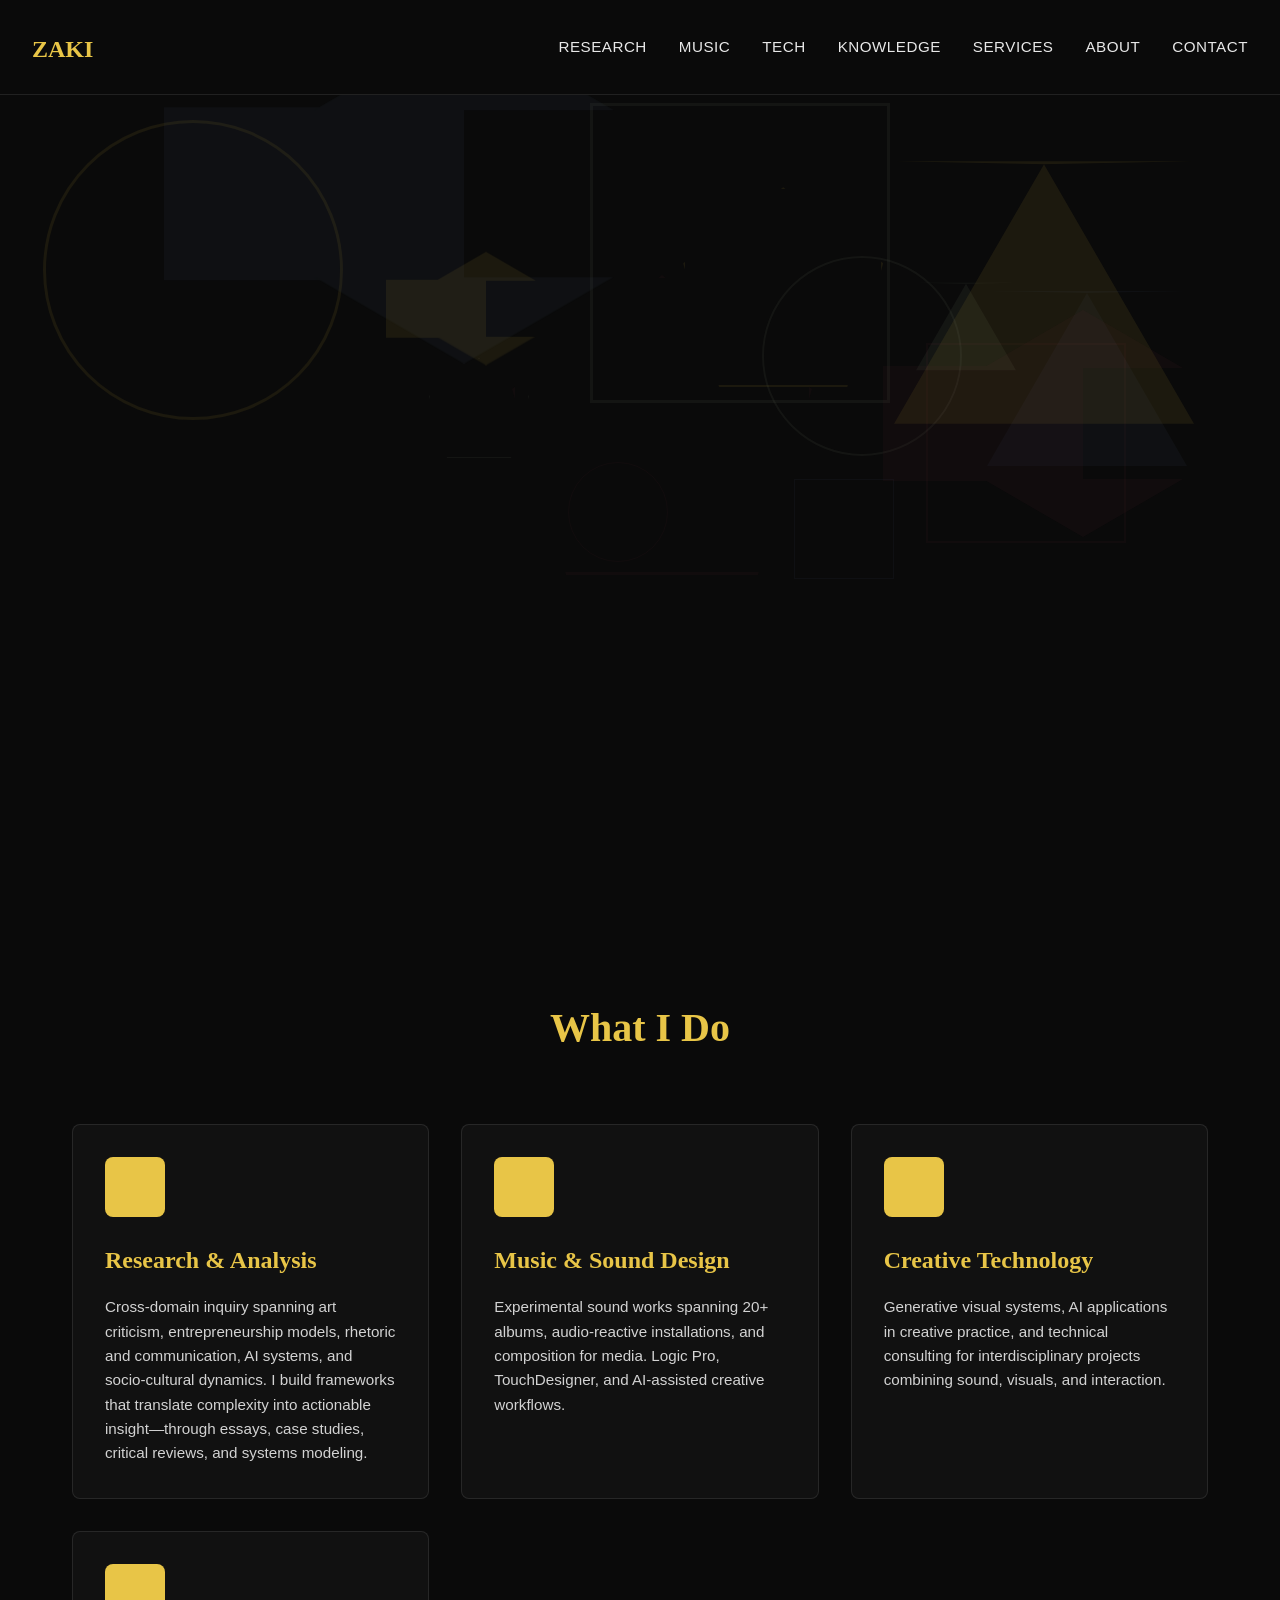
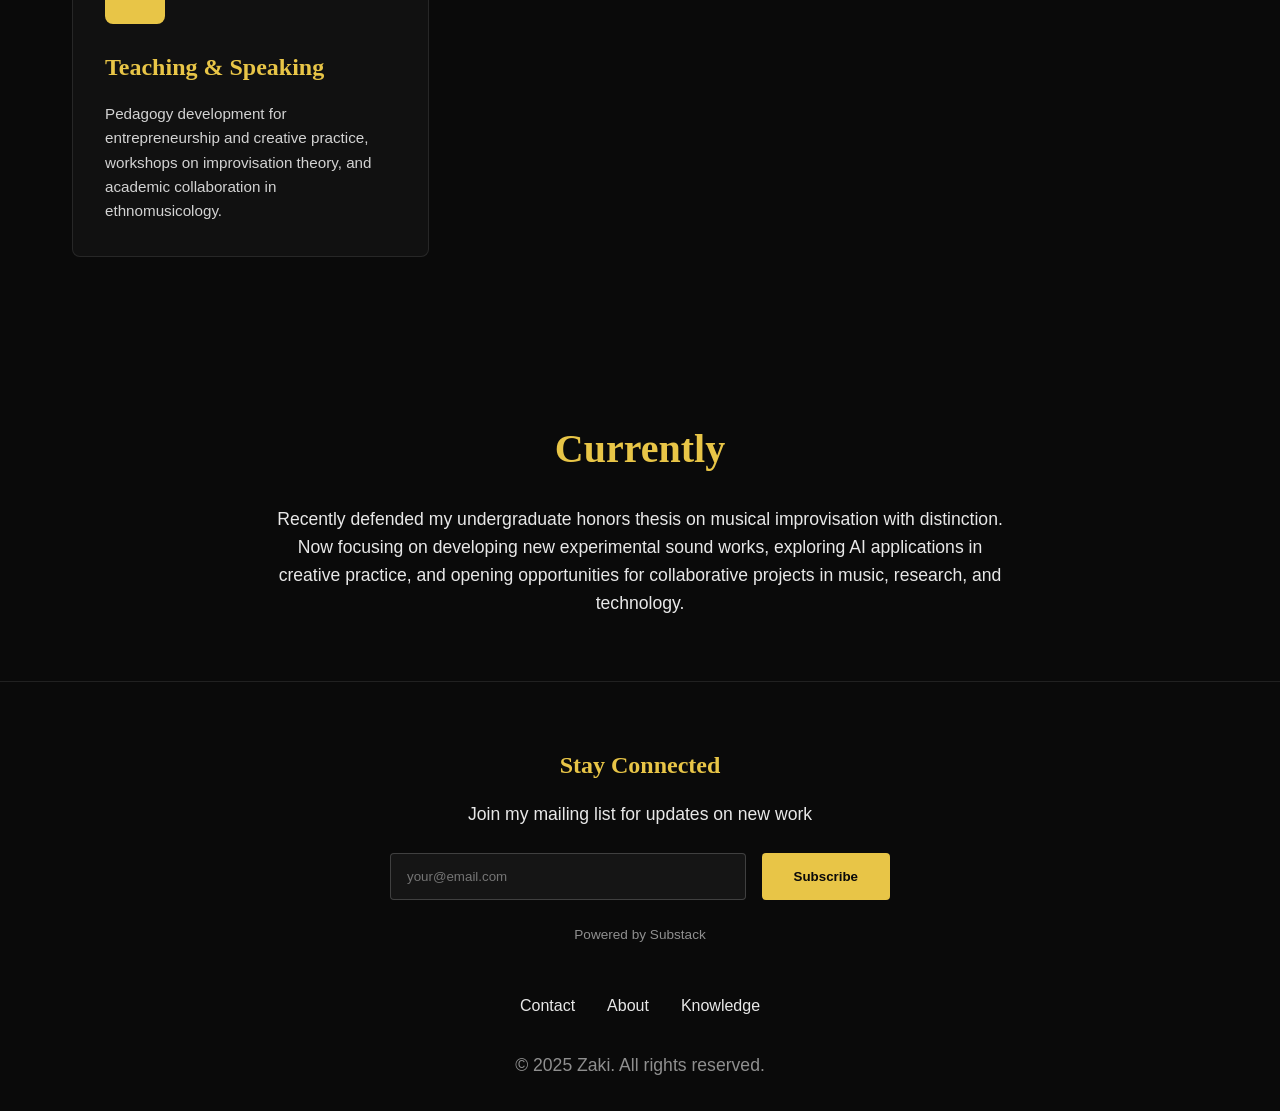
==== commit 9366ef9b: "Rebuild hamburger navigation and remove bottom bar" ====
--- a/index.html
+++ b/index.html
@@ -69,10 +69,10 @@
 
   <!-- Slide-out Menu -->
   <div class="slide-menu-overlay" aria-hidden="true"></div>
-  <nav id="mobile-slide-menu" class="slide-menu" aria-label="Mobile navigation">
+  <nav id="mobile-slide-menu" class="slide-menu" aria-label="Mobile navigation" aria-hidden="true">
     <div class="slide-menu-header">
       <span class="slide-menu-logo">ZAKI</span>
-      <button class="slide-menu-close" aria-label="Close navigation menu">&times;</button>
+      <button class="slide-menu-close" data-menu-initial="true" aria-label="Close navigation menu">&times;</button>
     </div>
     <ul class="slide-menu-links">
       <li><a href="index.html" class="active">Home</a></li>
@@ -207,28 +207,6 @@
   </footer>
 
   <!-- Mobile Navigation -->
-  <nav class="mobile-nav" aria-label="Mobile navigation">
-    <a href="index.html" class="mobile-nav-item active" aria-current="page">
-      <span class="nav-icon" aria-hidden="true">●</span>
-      <span>Home</span>
-    </a>
-    <a href="research.html" class="mobile-nav-item">
-      <span class="nav-icon" aria-hidden="true">■</span>
-      <span>Research</span>
-    </a>
-    <a href="music.html" class="mobile-nav-item">
-      <span class="nav-icon" aria-hidden="true">▲</span>
-      <span>Music</span>
-    </a>
-    <a href="tech.html" class="mobile-nav-item">
-      <span class="nav-icon" aria-hidden="true">⬡</span>
-      <span>Tech</span>
-    </a>
-    <a href="services.html" class="mobile-nav-item">
-      <span class="nav-icon" aria-hidden="true">⬟</span>
-      <span>Services</span>
-    </a>
-  </nav>
 
   <!-- GSAP (loaded immediately - required by main.js) -->
   <script src="https://cdnjs.cloudflare.com/ajax/libs/gsap/3.12.2/gsap.min.js" defer integrity="sha512-umP3Wd8vJDLqHi4grfMVZX1KniELmlWQo7F9w5X0bL9l6EIzBWLlQx7jdFJ2ks/HqPZjJa9cAHfSFadCF9R/Gg==" crossorigin="anonymous"></script>
--- a/css/style.min.css
+++ b/css/style.min.css
@@ -1 +1 @@
-@keyframes float1{0%,to{transform:translate(0,0) rotate(0deg)}25%{transform:translate(30px,-40px) rotate(5deg)}50%{transform:translate(-20px,-60px) rotate(-3deg)}75%{transform:translate(40px,-30px) rotate(7deg)}}@keyframes float2{0%,to{transform:translate(0,0) rotate(15deg)}25%{transform:translate(-40px,30px) rotate(20deg)}50%{transform:translate(30px,50px) rotate(10deg)}75%{transform:translate(-25px,20px) rotate(25deg)}}@keyframes float3{0%,to{transform:translate(0,0) rotate(0deg)}33%{transform:translate(-35px,45px) rotate(-8deg)}66%{transform:translate(45px,-35px) rotate(8deg)}}@keyframes float4{0%,to{transform:translate(0,0) rotate(0deg)}25%{transform:translate(25px,-35px) rotate(-6deg)}50%{transform:translate(-30px,-50px) rotate(6deg)}75%{transform:translate(35px,-25px) rotate(-4deg)}}@keyframes float5{0%,to{transform:translate(0,0) rotate(0deg)}20%{transform:translate(-30px,-40px) rotate(4deg)}40%{transform:translate(40px,30px) rotate(-5deg)}60%{transform:translate(-25px,45px) rotate(6deg)}80%{transform:translate(30px,-35px) rotate(-4deg)}}@keyframes floatNote{0%,to{transform:translateY(0) rotate(0deg);opacity:.08}50%{transform:translateY(-50px) rotate(15deg);opacity:.12}}@keyframes blobDriftA{0%{transform:translate3d(var(--x-start),var(--y-start),0) scale(1) rotate(0deg);border-radius:40% 60% 55% 45%/55% 40% 60% 45%}50%{transform:translate3d(var(--x-mid, 0),var(--y-mid, 0),0) scale(1.07) rotate(6deg);border-radius:45% 55% 50% 50%/50% 45% 55% 50%}to{transform:translate3d(var(--x-end),var(--y-end),0) scale(.98) rotate(-4deg);border-radius:60% 40% 50% 50%/50% 60% 40% 50%}}@keyframes blobDriftB{0%{transform:translate3d(var(--x-start),var(--y-start),0) scale(1.05) rotate(0deg);border-radius:55% 45% 55% 45%/50% 55% 45% 50%}50%{transform:translate3d(var(--x-mid, 0),var(--y-mid, 0),0) scale(1.15) rotate(-8deg);border-radius:60% 40% 45% 55%/55% 45% 55% 45%}to{transform:translate3d(var(--x-end),var(--y-end),0) scale(.96) rotate(5deg);border-radius:45% 55% 60% 40%/40% 60% 45% 55%}}@keyframes driftWord{0%{transform:translate3d(0,0,0)}to{transform:translate3d(var(--tx, 10px),var(--ty, -10px),0)}}@font-face{font-family:"Playfair Display";font-display:swap}@font-face{font-family:"Inter";font-display:swap}:root{--bg-primary:#0A0A0A;--text-primary:#E8E8E8;--accent-gold:#D4AF37;--accent-wine:#6B2737;--accent-sage:#8B9D83;--accent-steel:#4A5F7A;--font-display:'Playfair Display', serif;--font-body:'Inter', sans-serif;--bg-subtle:rgba(232, 232, 232, 0.02);--bg-card:rgba(232, 232, 232, 0.03);--bg-input:rgba(232, 232, 232, 0.05);--bg-icon:rgba(232, 232, 232, 0.1);--border-subtle:rgba(232, 232, 232, 0.1);--border-input:rgba(232, 232, 232, 0.2);--current-accent:var(--accent-gold)}*{margin:0;padding:0;box-sizing:border-box}html{scroll-behavior:smooth}body{background:var(--bg-primary);color:var(--text-primary);font-family:var(--font-body);line-height:1.6;min-height:100vh;overflow-x:hidden}a{text-decoration:none;color:inherit;transition:all .3s ease}img{max-width:100%;height:auto;display:block}.about-image img,.headshot-placeholder{max-width:400px;height:auto}.about-image img{width:100%}.album-art,.project-media{width:100%;max-width:600px;height:auto;object-fit:cover}.sr-only,.visually-hidden{position:absolute;width:1px;height:1px;padding:0;margin:-1px;overflow:hidden;clip:rect(0,0,0,0);white-space:nowrap}.visually-hidden{border:0}.sr-only{border-width:0}.skip-link{position:absolute;top:-40px;left:0;background:var(--accent-gold);color:var(--bg-primary);padding:.75rem 1rem;text-decoration:none;font-weight:600;z-index:1000;border-radius:0 0 4px 0}.skip-link:focus{top:0;outline:3px solid var(--text-primary);outline-offset:2px}.btn:focus,a:focus,button:focus,input:focus,select:focus,textarea:focus{outline:3px solid var(--accent-gold);outline-offset:2px}a:focus:not(:focus-visible),button:focus:not(:focus-visible),input:focus:not(:focus-visible),select:focus:not(:focus-visible),textarea:focus:not(:focus-visible){outline:0}.btn:focus-visible,.mobile-nav-item:focus-visible,.nav-links a:focus-visible,a:focus-visible,button:focus-visible,input:focus-visible,select:focus-visible,textarea:focus-visible{outline:3px solid var(--accent-gold);outline-offset:2px}.nav-links a:focus-visible{outline-offset:4px}.card-base{background:var(--bg-card);border:1px solid var(--border-subtle);border-radius:8px;padding:2rem;transition:all .3s ease}.grid-3col,.grid-cards{display:grid;grid-template-columns:repeat(auto-fit,minmax(250px,1fr));gap:2rem}.grid-cards{grid-template-columns:repeat(auto-fit,minmax(280px,1fr))}h1{font-size:4rem;line-height:1.2}h1,h2,h3{font-family:var(--font-display)}h2{font-size:2.5rem;margin-bottom:2rem}h3{font-size:1.5rem}p{font-size:1.1rem;line-height:1.6}.btn{display:inline-block;padding:1rem 2rem;border-radius:4px;font-weight:600;cursor:pointer;transition:all .3s ease;border:0;font-family:var(--font-body)}.btn-primary{background:var(--accent-gold);color:var(--bg-primary)}.btn-primary:hover{transform:translateY(-2px);box-shadow:0 4px 12px rgba(212,175,55,.3)}.btn-secondary{background:0 0;border:2px solid var(--accent-gold);color:var(--accent-gold)}.btn-secondary:hover{background:var(--accent-gold);color:var(--bg-primary)}#mainNav{position:fixed;top:0;left:0;right:0;z-index:1000;background:var(--bg-primary);border-bottom:1px solid rgba(232,232,232,.1);transition:all .4s ease;will-change:height}.nav-container{max-width:1400px;margin:0 auto;padding:1.5rem 2rem;display:flex;justify-content:space-between;align-items:center}.nav-logo{font-family:var(--font-display);font-size:1.5rem;font-weight:700;color:var(--accent-gold)}.nav-links{display:flex;list-style:none;gap:2rem}.nav-links a{color:var(--text-primary);font-size:.95rem;letter-spacing:.5px;position:relative}.nav-links a:hover,body.home .nav-shape{color:var(--accent-gold)}.nav-links a::after{content:"";position:absolute;bottom:-5px;left:0;width:0;height:2px;background:var(--accent-gold);transition:width .3s ease}.nav-links a:hover::after{width:100%}#mainNav.nav-collapsed .nav-links{pointer-events:none}.nav-shape{display:inline-block;font-size:1.2em;margin-left:.5rem;opacity:0;transform:scale(.8);transition:all .3s ease}#mainNav.nav-collapsed .nav-shape{opacity:1;transform:scale(1)}.nav-shape:hover{transform:scale(1.1)}body.research .nav-shape{color:var(--accent-wine)}body.music .nav-shape{color:var(--accent-sage)}body.tech .nav-shape{color:var(--accent-steel)}body.knowledge .nav-shape{color:var(--accent-gold)}body.post-research .nav-shape,body.research .hero h1,body[data-category=research] .nav-shape{color:var(--accent-wine)}.music-package .package-includes li::before,body.music .hero h1,body.post-music .nav-shape,body[data-category=music] .nav-shape{color:var(--accent-sage)}body.post-tech .nav-shape,body[data-category=tech] .nav-shape{color:var(--accent-steel)}.social-links a:hover,body.about .nav-shape,body.contact .nav-shape,body.services .nav-shape{color:var(--accent-gold)}.hero{min-height:100vh;display:flex;flex-direction:column;justify-content:center;align-items:center;text-align:center;padding:8rem 2rem 4rem}.hero h1,.tagline{margin-bottom:1rem;color:var(--accent-gold)}.tagline{font-size:1.3rem;color:var(--text-primary)}.subtitle{font-size:1.1rem;max-width:600px;margin:0 auto 3rem;opacity:.8}.hero{position:relative;overflow:hidden}.hero-shapes{position:absolute;top:0;left:0;width:100%;height:100%;z-index:0;pointer-events:none}.hero>*{position:relative;z-index:1}.shape{position:absolute;opacity:.08;will-change:transform;border:2px solid currentColor}.shape-large{transform:scale(1.5)}.shape-medium{transform:scale(1)}.shape-small{transform:scale(.5)}.shape-circle{border-radius:50%}.shape-circle,.shape-square{width:200px;height:200px;border:2px solid currentColor}.shape-hexagon::after,.shape-hexagon::before,.shape-triangle{width:0;border-left:100px solid transparent;border-right:100px solid transparent}.shape-triangle{height:0;border-bottom:173px solid currentColor}.shape-hexagon{width:200px;height:115px;background:currentColor;position:relative}.shape-hexagon::after,.shape-hexagon::before{content:"";position:absolute}.shape-hexagon::before{bottom:100%;border-bottom:58px solid currentColor}.shape-hexagon::after{top:100%;border-top:58px solid currentColor}.shape-pentagon{width:200px;height:200px;border:2px solid currentColor;clip-path:polygon(50%0,100% 38%,82% 100%,18% 100%,0 38%)}.shape:nth-child(1){color:var(--accent-gold);top:10%;left:5%;animation:float1 80s infinite ease-in-out}.shape:nth-child(2){color:var(--accent-wine);top:60%;right:10%;animation:float2 100s infinite ease-in-out}.shape:nth-child(3){color:var(--accent-sage);top:30%;right:15%;animation:float3 90s infinite ease-in-out}.shape:nth-child(4){color:var(--accent-steel);top:70%;left:15%;animation:float4 110s infinite ease-in-out}.shape:nth-child(5){color:var(--accent-gold);top:15%;right:30%;animation:float5 95s infinite ease-in-out}.shape:nth-child(6){color:var(--accent-wine);top:80%;left:40%;animation:float1 85s infinite ease-in-out}.shape:nth-child(7){color:var(--accent-sage);top:5%;left:50%;animation:float2 105s infinite ease-in-out}.shape:nth-child(8){color:var(--accent-steel);top:45%;right:5%;animation:float3 95s infinite ease-in-out}.shape:nth-child(9){color:var(--accent-gold);top:25%;left:25%;animation:float4 88s infinite ease-in-out}.shape:nth-child(10){color:var(--accent-wine);top:55%;right:40%;animation:float5 102s infinite ease-in-out}.shape:nth-child(11){color:var(--accent-sage);top:35%;left:60%;animation:float1 92s infinite ease-in-out}.shape:nth-child(12){color:var(--accent-steel);top:85%;right:25%;animation:float2 98s infinite ease-in-out}.shape:nth-child(13){color:var(--accent-gold);top:20%;left:75%;animation:float3 87s infinite ease-in-out}.shape:nth-child(14){color:var(--accent-wine);top:65%;left:70%;animation:float4 103s infinite ease-in-out}.shape:nth-child(15){color:var(--accent-sage);top:50%;right:55%;animation:float5 97s infinite ease-in-out}.hero-bg-animation{position:absolute;top:0;left:0;width:100%;height:100%;z-index:0;pointer-events:none;overflow:hidden}.research-animation{opacity:1}.research-animation canvas{width:100%;height:100%;display:block;filter:blur(.3px);contain:layout style paint}.music-animation{overflow:hidden}.note{position:absolute;font-size:3rem;color:var(--accent-sage);opacity:.08;animation:floatNote 15s ease-in-out infinite;will-change:transform,opacity}.note:nth-child(odd){animation-direction:alternate}.note:nth-child(even){animation-direction:alternate-reverse}.note:nth-child(1){animation-delay:0s;animation-duration:14s}.note:nth-child(2){animation-delay:1s;animation-duration:16s}.note:nth-child(3){animation-delay:2s;animation-duration:15s}.note:nth-child(4){animation-delay:3s;animation-duration:17s}.note:nth-child(5){animation-delay:.5s;animation-duration:14.5s}.note:nth-child(6){animation-delay:1.5s;animation-duration:16.5s}.note:nth-child(7){animation-delay:2.5s;animation-duration:15.5s}.note:nth-child(8){animation-delay:3.5s;animation-duration:17.5s}.note:nth-child(9){animation-delay:.75s;animation-duration:14.75s}.note:nth-child(10){animation-delay:1.75s;animation-duration:16.75s}.note:nth-child(11){animation-delay:2.75s;animation-duration:15.75s}.note:nth-child(12){animation-delay:3.75s;animation-duration:17.75s}.note:nth-child(13){animation-delay:1.25s;animation-duration:14.25s}.note:nth-child(14){animation-delay:2.25s;animation-duration:16.25s}.note:nth-child(15){animation-delay:3.25s;animation-duration:15.25s}.note:nth-child(16){animation-delay:.25s;animation-duration:17.25s}.note:nth-child(17){animation-delay:1.5s;animation-duration:14.5s}.note:nth-child(18){animation-delay:2.5s;animation-duration:16.5s}.note-pos-1{top:10%;left:5%}.note-pos-2{top:30%;left:15%}.note-pos-3{top:50%;left:8%}.note-pos-4{top:70%;left:12%}.note-pos-5{top:20%;right:10%}.note-pos-6{top:45%;right:5%}.note-pos-7{top:65%;right:15%}.note-pos-8{top:85%;right:8%}.note-pos-9{top:15%;left:40%}.note-pos-10{top:35%;left:50%}.note-pos-11{top:55%;left:45%}.note-pos-12{top:75%;left:55%}.note-pos-13{top:25%;right:35%}.note-pos-14{top:60%;right:40%}.note-pos-15{top:80%;right:45%}.note-pos-16{top:40%;left:25%}.note-pos-17{top:90%;left:70%}.note-pos-18{top:5%;right:60%}.tech-animation{opacity:1}.tech-animation canvas{width:100%;height:100%;display:block;filter:blur(.25px);contain:layout style paint}.services-animation{overflow:hidden}.blob{position:absolute;width:40vw;height:40vw;max-width:650px;max-height:650px;min-width:260px;min-height:260px;border-radius:40% 60% 55% 45%/55% 40% 60% 45%;filter:blur(40px);opacity:.75;mix-blend-mode:screen;transform-origin:center center;animation-timing-function:ease-in-out;animation-iteration-count:infinite;animation-direction:alternate;animation-play-state:running;will-change:transform,border-radius}body:not(:focus-within) .blob{animation-play-state:paused}.blob--1{background:var(--accent-gold)}.blob--2{background:var(--accent-wine)}.blob--3{background:var(--accent-sage)}.blob--4{background:var(--accent-steel)}.blob:nth-child(1){--x-start:-10vw;--y-start:-15vh;--x-mid:-5vw;--y-mid:-5vh;--x-end:5vw;--y-end:-10vh;animation-name:blobDriftA;animation-duration:42s;animation-delay:-8s}.blob:nth-child(2){--x-start:35vw;--y-start:-20vh;--x-mid:40vw;--y-mid:-10vh;--x-end:30vw;--y-end:-5vh;opacity:.65;animation-name:blobDriftB;animation-duration:55s;animation-delay:-18s}.blob:nth-child(3){--x-start:0vw;--y-start:10vh;--x-mid:-5vw;--y-mid:15vh;--x-end:5vw;--y-end:20vh;opacity:.7;animation-name:blobDriftA;animation-duration:60s;animation-delay:-30s}.blob:nth-child(4){--x-start:25vw;--y-start:40vh;--x-mid:20vw;--y-mid:50vh;--x-end:30vw;--y-end:55vh;opacity:.75;animation-name:blobDriftB;animation-duration:48s;animation-delay:-12s}.blob:nth-child(5){--x-start:-20vw;--y-start:35vh;--x-mid:-15vw;--y-mid:45vh;--x-end:-10vw;--y-end:50vh;opacity:.6;animation-name:blobDriftA;animation-duration:70s;animation-delay:-25s}.bg-typography{position:fixed;inset:0;overflow:hidden;z-index:-1;pointer-events:none;mix-blend-mode:lighten}.bg-typography__word{position:absolute;font-family:"Playfair Display","Times New Roman","Georgia",serif;font-size:clamp(10px,.9vw,14px);letter-spacing:.08em;text-transform:uppercase;opacity:.06;white-space:nowrap;color:var(--text-primary);transform:translate3d(0,0,0);animation-name:driftWord;animation-timing-function:ease-in-out;animation-iteration-count:infinite;animation-direction:alternate;animation-duration:var(--dur, 24s);animation-delay:var(--delay, 0s);animation-play-state:running;will-change:transform}@media (prefers-reduced-motion:no-preference){body.page-hidden .bg-typography__word{animation-play-state:paused}}.bg-typography__word--accent{opacity:.09;color:var(--accent-gold)}@media (max-width:768px){.research-animation{opacity:.7}.note{font-size:2rem;opacity:.06}.tech-animation{opacity:.8}.blob{width:50vw;height:50vw;min-width:200px;min-height:200px;filter:blur(30px);opacity:.6}.blob--mobile-hide{display:none}.bg-typography__word{font-size:clamp(8px,.7vw,11px);opacity:.04}.bg-typography__word--accent{opacity:.06}}@media (prefers-reduced-motion:reduce){.bg-typography,.research-animation,.services-animation,.tech-animation{display:none}.bg-typography__word,.blob,.note{animation:none!important;opacity:.02!important}.about-card,.category-card,.faq-item,.package-card,.project-card,.release-card,.testimonial-card{transition-duration:.05s!important}*{animation-duration:.01s!important;animation-iteration-count:1!important;transition-duration:.01s!important}}.work-categories{padding:6rem 2rem;max-width:1200px;margin:0 auto}.work-categories h2{text-align:center;margin-bottom:4rem;color:var(--accent-gold)}.categories-grid{display:grid;grid-template-columns:repeat(auto-fit,minmax(280px,1fr));gap:2rem}.category-card{display:block;background:var(--bg-card);border:1px solid var(--border-subtle);border-radius:8px;padding:2rem;transition:all .3s ease;cursor:pointer;text-decoration:none;color:inherit}.category-card:focus-within,.category-card:hover{transform:translateY(-8px);border-color:var(--accent-gold);box-shadow:0 8px 24px rgba(0,0,0,.4);will-change:transform}.card-icon{width:60px;height:60px;margin-bottom:1.5rem;background:var(--accent-gold);border-radius:8px}.category-card h3{margin-bottom:1rem;color:var(--accent-gold);font-family:var(--font-display);font-size:1.5rem}.category-card p{font-size:.95rem;margin-bottom:0;line-height:1.6;opacity:.9}.current-focus{padding:4rem 2rem;max-width:800px;margin:0 auto;text-align:center}.current-focus h2,.email-signup h3{color:var(--accent-gold);margin-bottom:1.5rem}footer{padding:4rem 2rem 2rem;border-top:1px solid rgba(232,232,232,.1)}.email-signup{max-width:500px;margin:0 auto 3rem;text-align:center}.email-signup h3{margin-bottom:1rem}body.post-music .email-signup h3,body.post-research .email-signup h3,body.post-tech .email-signup h3{color:var(--page-accent)}.email-signup form{display:flex;gap:1rem;margin:1.5rem 0}.email-signup input{flex:1;padding:.8rem 1rem;background:var(--bg-input);border:1px solid var(--border-input);border-radius:4px;color:var(--text-primary);font-family:var(--font-body)}.email-signup input:focus{outline:0;border-color:var(--accent-gold)}.form-note{font-size:.85rem;opacity:.6}.social-links{display:flex;justify-content:center;gap:2rem;margin-bottom:2rem}.social-links a{color:var(--text-primary);transition:color .3s ease;display:inline-flex;align-items:center;gap:.5rem}.social-icon{width:20px;height:20px;object-fit:contain;flex-shrink:0}.copyright{text-align:center;font-size:.9rem;opacity:.6}.mobile-nav{display:none;position:fixed;bottom:0;left:0;right:0;background:rgba(10,10,10,.95);backdrop-filter:blur(10px);border-top:1px solid rgba(232,232,232,.1);padding:.75rem max(.75rem,env(safe-area-inset-left)) calc(.75rem + env(safe-area-inset-bottom)) max(.75rem,env(safe-area-inset-right));min-height:70px;z-index:1000;gap:.5rem}.mobile-nav-item{flex-direction:column;gap:.4rem;padding:.75rem .5rem;min-width:60px;color:var(--text-primary);font-size:.7rem;border-radius:8px}.mobile-nav-item.active{color:var(--accent-gold);background:rgba(212,175,55,.1)}.mobile-nav .nav-icon,.mobile-nav-item{transition:all .3s ease;display:flex;align-items:center}.mobile-nav .nav-icon{font-size:2.25rem;width:36px;height:36px;line-height:1;opacity:.6;justify-content:center}.mobile-nav-item.active .nav-icon{opacity:1;transform:scale(1.05)}.mobile-nav-item span:not(.nav-icon){white-space:nowrap}body.home .mobile-nav-item:nth-child(1) .nav-icon{color:var(--accent-gold)}body.post-research .mobile-nav-item:nth-child(2) .nav-icon,body.research .mobile-nav-item:nth-child(2) .nav-icon,body[data-category=research] .mobile-nav-item:nth-child(2) .nav-icon{color:var(--accent-wine)}body.music .mobile-nav-item:nth-child(3) .nav-icon,body.post-music .mobile-nav-item:nth-child(3) .nav-icon,body[data-category=music] .mobile-nav-item:nth-child(3) .nav-icon{color:var(--accent-sage)}body.post-tech .mobile-nav-item:nth-child(4) .nav-icon,body.tech .mobile-nav-item:nth-child(4) .nav-icon,body[data-category=tech] .mobile-nav-item:nth-child(4) .nav-icon{color:var(--accent-steel)}body.services .mobile-nav-item:nth-child(5) .nav-icon{color:var(--accent-gold)}.hamburger-btn{display:none;background:0 0;border:1px solid var(--border-subtle);border-radius:8px;padding:.75rem;cursor:pointer;flex-direction:column;gap:5px;width:44px;height:44px;align-items:center;justify-content:center;margin-left:auto}.hamburger-line{display:block;width:20px;height:2px;background:var(--text-primary);transition:all .3s ease}.hamburger-btn.active .hamburger-line:nth-child(1){transform:rotate(45deg) translate(5px,5px)}.hamburger-btn.active .hamburger-line:nth-child(2){opacity:0}.hamburger-btn.active .hamburger-line:nth-child(3){transform:rotate(-45deg) translate(5px,-5px)}.slide-menu,.slide-menu-overlay{display:none;position:fixed;top:0;right:0}.slide-menu-overlay{left:0;bottom:0;background:rgba(0,0,0,.5);z-index:999;opacity:0;transition:opacity .3s ease}.slide-menu-overlay.active{opacity:1}.slide-menu{width:280px;max-width:80vw;height:100vh;background:var(--bg-primary);border-left:1px solid var(--border-subtle);z-index:1000;transform:translateX(100%);transition:transform .3s ease;overflow-y:auto}.slide-menu.active{transform:translateX(0)}.slide-menu-header{display:flex;justify-content:space-between;align-items:center;padding:1.5rem;border-bottom:1px solid var(--border-subtle)}.slide-menu-logo{font-family:var(--font-display);font-size:1.5rem;font-weight:700;color:var(--accent-gold)}.slide-menu-close{background:0 0;border:0;font-size:2rem;color:var(--text-primary);cursor:pointer;padding:0;line-height:1;transition:color .3s ease}.slide-menu-close:hover{color:var(--accent-gold)}.slide-menu-links{list-style:none;padding:1rem 0;margin:0}.slide-menu-links li{border-bottom:1px solid var(--border-subtle)}.slide-menu-links a{display:block;padding:1rem 1.5rem;color:var(--text-primary);text-decoration:none;font-family:var(--font-display);font-size:1.1rem;transition:all .3s ease}.slide-menu-links a.active,.slide-menu-links a:hover{background:rgba(212,175,55,.1);color:var(--accent-gold);padding-left:2rem}@media (max-width:768px){.nav-links{display:none}.hamburger-btn{display:flex}.slide-menu,.slide-menu-overlay{display:block}.mobile-nav{display:none}.hero{padding:6rem 1.5rem 8rem}.hero h1{font-size:2.5rem}h2{font-size:2rem}.work-categories{padding:4rem 1.5rem}.categories-grid{grid-template-columns:1fr}.email-signup form,.social-links a{flex-direction:column}.social-links{display:grid;grid-template-columns:repeat(3,1fr);gap:.75rem 1rem;margin-bottom:1.5rem}.social-links a{font-size:.85rem;gap:.35rem}.social-icon{width:24px;height:24px}footer{padding-bottom:6rem}}body.research{--current-accent:var(--accent-wine)}.form-group label span,.thesis-content h3,body.music h2,body.research h2,body.tech h2{color:var(--current-accent)}body.research .btn-primary{background:var(--current-accent)}body.research .btn-primary:hover{box-shadow:0 4px 12px rgba(107,39,55,.3)}.page-subtitle{text-align:center;font-size:1.2rem;max-width:700px;margin:1rem auto 0;opacity:.9}.featured-work{padding:4rem 2rem;max-width:1000px;margin:0 auto}.thesis-feature{display:grid;grid-template-columns:1fr 2fr;gap:3rem;align-items:start;margin-top:2rem}.interests-grid>div,.process-grid>div,.thesis-image{border:1px solid var(--border-subtle);border-radius:8px}.thesis-image{aspect-ratio:1;background:var(--bg-input)}.thesis-content h3{font-size:2rem;margin-bottom:.5rem}.thesis-meta{font-size:.95rem;opacity:.7;margin-bottom:1.5rem}.thesis-highlights{list-style:none;margin:1.5rem 0}.thesis-highlights li{padding-left:1.5rem;margin-bottom:.5rem;position:relative}.thesis-highlights li::before,.work-highlights li::before{content:"→";position:absolute;left:0;color:var(--accent-gold)}.research-interests{padding:4rem 2rem;background:var(--bg-subtle)}.research-interests h2{text-align:center;margin-bottom:3rem}.interests-grid{display:grid;grid-template-columns:repeat(auto-fit,minmax(250px,1fr));gap:2rem;max-width:1000px;margin:0 auto}.interests-grid>div,.process-grid>div{padding:2rem;background:var(--bg-card)}.interests-grid h3{color:var(--current-accent);margin-bottom:1rem}.cv-list{margin:1rem 0 1.5rem}.cv-list dt{font-weight:600;color:var(--accent-wine);margin-top:1rem}.cv-list dt:first-child{margin-top:0}.cv-list dd{margin-left:0;margin-bottom:.5rem;color:var(--accent-wine);opacity:.9}.academic-section{padding:4rem 2rem;max-width:800px;margin:0 auto}.cv-content,.cv-content h3{margin-top:2rem}.cv-content h3{color:var(--accent-gold)}.cta-section,.knowledge-cta{padding:4rem 2rem;text-align:center}.cta-section{background:rgba(107,39,55,.05)}.cta-section h2,.cv-content h3,.knowledge-cta h2{margin-bottom:1rem}.cta-section p,.knowledge-cta p{margin-bottom:2rem;opacity:.9}.knowledge-cta{background:rgba(212,175,55,.05);border-top:1px solid rgba(232,232,232,.1)}.knowledge-cta h2{font-family:var(--font-display);font-size:2rem;color:var(--accent-gold)}.knowledge-cta p{max-width:600px;margin-left:auto;margin-right:auto}.work-card{background:rgba(232,232,232,.03);border:1px solid rgba(232,232,232,.1);border-left:4px solid var(--accent-wine);border-radius:8px;padding:2.5rem;margin-bottom:2rem}.work-card:last-child{margin-bottom:0}.work-content h3{color:var(--accent-wine);font-size:1.8rem;margin-bottom:.5rem}.work-meta{font-size:.95rem;opacity:.7;margin-bottom:1.5rem}.work-highlights{list-style:none;margin:1rem 0}.work-highlights li{padding:.5rem 0 .5rem 1.5rem;position:relative}@media (max-width:768px){.thesis-feature{grid-template-columns:1fr;gap:2rem}}body.music{--current-accent:var(--accent-sage)}.release-links a:hover,body.music .btn-primary{background:var(--current-accent);color:var(--bg-primary)}body.music .btn-primary:hover{box-shadow:0 4px 12px rgba(139,157,131,.3)}.section-intro{text-align:center;max-width:700px;margin:0 auto 3rem;opacity:.9}.discography{padding:4rem 2rem;max-width:1200px;margin:0 auto}.discography h2{text-align:center;margin-bottom:3rem}.releases-grid{display:grid;grid-template-columns:repeat(auto-fit,minmax(280px,1fr));gap:2rem;max-width:1200px;margin:3rem auto 0}.release-card{background:var(--bg-card);border:1px solid var(--border-subtle);border-radius:8px;overflow:hidden;transition:transform .3s ease}.release-card:focus-within,.release-card:hover{transform:translateY(-8px);border-color:var(--current-accent);will-change:transform}.album-art{aspect-ratio:1;background:var(--bg-icon);display:flex;align-items:center;justify-content:center;font-size:3rem;color:var(--current-accent)}.release-card h3{padding:1rem 1.5rem .5rem;color:var(--current-accent)}.release-year{padding:0 1.5rem;font-size:.9rem;opacity:.7}.release-desc{padding:.5rem 1.5rem 1rem;font-size:.95rem;opacity:.9}.release-links{padding:0 1.5rem 1.5rem;display:flex;gap:1rem;flex-wrap:wrap}.release-links a{font-size:.9rem;padding:.5rem 1rem;border:1px solid var(--current-accent);border-radius:4px;transition:all .3s ease}.tools-process{padding:4rem 2rem;background:var(--bg-subtle);max-width:1000px;margin:0 auto}.tools-process h2{text-align:left;margin-bottom:1rem}.process-grid{display:grid;grid-template-columns:repeat(auto-fit,minmax(250px,1fr));gap:2rem;margin-top:3rem}.process-grid h3,.release-links a{color:var(--current-accent)}.featured-tracks{padding:4rem 2rem;max-width:900px;margin:0 auto}.players-container{display:flex;flex-direction:column;gap:2rem;margin-top:2rem}.player-placeholder{padding:3rem;background:var(--bg-card);border:1px dashed var(--border-input);border-radius:8px;text-align:center;opacity:.7}.music-services{padding:4rem 2rem;text-align:center;background:rgba(139,157,131,.05)}.music-services h2,.process-grid h3{margin-bottom:1rem}.services-list{max-width:500px;margin:2rem auto;text-align:left;list-style:none}.services-list li{padding:.75rem 1rem;margin-bottom:.5rem;background:var(--bg-card);border-left:3px solid var(--current-accent);border-radius:4px}body.tech{--current-accent:var(--accent-steel)}body.tech .btn-primary{background:var(--current-accent);color:var(--text-primary)}body.tech .btn-primary:hover{box-shadow:0 4px 12px rgba(74,95,122,.3)}.project-showcases{padding:4rem 2rem;max-width:1200px;margin:0 auto}.project-showcases h2,.technical-skills h2{text-align:center;margin-bottom:3rem}.projects-grid{display:flex;flex-direction:column;gap:4rem;margin-top:3rem}.project-card{display:grid;grid-template-columns:2fr 3fr;gap:3rem;align-items:center}.project-card:nth-child(even){direction:rtl}.project-card:nth-child(even)>*{direction:ltr}.project-media{aspect-ratio:16/9;background:rgba(232,232,232,.05);border:1px solid rgba(232,232,232,.1);border-radius:8px;display:flex;align-items:center;justify-content:center;font-size:2rem;color:var(--current-accent)}.project-content h3,.skill-category h3{font-size:1.8rem;color:var(--current-accent);margin-bottom:.5rem}.project-meta{font-size:.9rem;opacity:.7;margin-bottom:1rem}.project-tech{list-style:none;display:flex;flex-wrap:wrap;gap:.5rem;margin:1.5rem 0}.project-tech li{padding:.4rem .8rem;background:rgba(74,95,122,.1);border:1px solid rgba(74,95,122,.3);border-radius:4px;font-size:.85rem;color:var(--current-accent)}.credential-item strong,.portfolio-links a,.project-link{color:var(--current-accent);font-weight:600}.project-link{display:inline-block;margin-top:1rem;transition:transform .3s ease}.project-link:hover{transform:translateX(5px)}.technical-skills{padding:4rem 2rem;background:var(--bg-subtle)}.skills-grid{display:grid;grid-template-columns:repeat(auto-fit,minmax(250px,1fr));gap:2rem;max-width:1200px;margin:0 auto}.skill-category{padding:2rem;background:var(--bg-card);border:1px solid var(--border-subtle);border-radius:8px}.skill-category h3{margin-bottom:1.5rem;font-size:1.2rem}.skill-category ul{list-style:none}.skill-category li{padding:.5rem 0;padding-left:1.5rem;position:relative;font-size:.95rem}.skill-category li::before{content:"▹";position:absolute;left:0;color:var(--current-accent)}.consulting-cta{padding:4rem 2rem;text-align:center;background:rgba(74,95,122,.05)}.consulting-cta h2{margin-bottom:1rem}.consulting-cta>p{max-width:700px;margin:0 auto 2rem;opacity:.9}.consulting-areas{display:grid;grid-template-columns:repeat(auto-fit,minmax(250px,1fr));gap:1rem;max-width:900px;margin:2rem auto}.consulting-areas div{padding:1rem 1.5rem;background:var(--bg-card);border-left:3px solid var(--current-accent);border-radius:4px;text-align:left}@media (max-width:768px){.project-card{grid-template-columns:1fr;gap:2rem}.project-card:nth-child(even){direction:ltr}.skills-grid{grid-template-columns:1fr}}body.about,body.contact,body.services{--current-accent:var(--accent-gold)}.hero-cta{display:flex;gap:1.5rem;justify-content:center;margin-top:2.5rem;flex-wrap:wrap}.services-intro{max-width:900px;margin:0 auto 4rem;text-align:center}.services-intro .intro-text{font-size:1.25rem;line-height:1.8;color:var(--text-muted)}.credentials{padding:3rem 2rem;background:var(--bg-subtle);border-top:1px solid var(--border-subtle);border-bottom:1px solid var(--border-subtle);margin-bottom:4rem}.credentials-list{display:flex;justify-content:center;gap:3rem;flex-wrap:wrap;margin-bottom:2rem}.credential-item{text-align:center;display:flex;flex-direction:column;gap:.5rem}.credential-item strong{font-family:"Playfair Display",serif;font-size:1.5rem;font-weight:700}.credential-item span,.portfolio-links p{font-size:.9rem;color:var(--text-muted)}.portfolio-links{text-align:center;margin-top:1.5rem}.portfolio-links p{font-size:1rem}.portfolio-links a{text-decoration:none;transition:opacity .3s ease}.portfolio-links a:hover{opacity:.7}.service-packages{padding:4rem clamp(1.25rem,4vw,2rem);max-width:1300px;margin:0 auto 6rem}.service-packages h2,.testimonials h2,.work-process h2{max-width:1300px;margin-left:auto;margin-right:auto;padding-inline:clamp(1.25rem,4vw,2rem)}.packages-grid{display:grid;grid-template-columns:repeat(auto-fit,minmax(320px,1fr));gap:2rem;margin-top:3rem;max-width:1400px;margin-left:auto;margin-right:auto;padding:0 clamp(1.25rem,4vw,2rem)}.package-card{background:var(--bg-card);border:1px solid var(--border-subtle);border-radius:8px;padding:2.5rem;transition:transform .3s ease,border-color .3s ease;display:flex;flex-direction:column}.package-card:focus-within,.package-card:hover{transform:translateY(-4px);border-color:var(--current-accent);will-change:transform}.package-icon{width:60px;height:60px;background:var(--bg-icon);border-radius:8px;margin-bottom:1.5rem}.package-card h3{font-family:"Playfair Display",serif;font-size:1.75rem;margin-bottom:1rem;color:var(--text-primary)}.package-description{color:var(--text-muted);margin-bottom:1.5rem;line-height:1.7}.package-includes{list-style:none;margin:1.5rem 0;padding:0;flex-grow:1}.package-includes li{padding:.5rem 0;padding-left:1.5rem;position:relative;color:var(--text-muted);line-height:1.6}.package-includes li::before{content:"✓";position:absolute;left:0;color:var(--current-accent);font-weight:600}.package-pricing{font-size:1.5rem;font-weight:600;margin:2rem 0 .5rem;color:var(--text-primary)}.package-pricing .price{color:var(--current-accent);font-size:2rem}.pricing-note{font-size:.875rem;color:var(--text-muted);margin-bottom:1.5rem}.package-card .btn{margin-top:auto}.music-package:hover{border-color:var(--accent-sage)}.music-package .price{color:var(--accent-sage)}.research-package:hover{border-color:var(--accent-wine)}.research-package .package-includes li::before,.research-package .price{color:var(--accent-wine)}.tech-package:hover{border-color:var(--accent-steel)}.tech-package .package-includes li::before,.tech-package .price{color:var(--accent-steel)}.work-process{padding:4rem clamp(1.25rem,4vw,2rem);max-width:1300px;margin:0 auto 6rem}.process-steps{display:grid;grid-template-columns:repeat(auto-fit,minmax(250px,1fr));gap:3rem;margin-top:3rem;max-width:1300px;margin-left:auto;margin-right:auto;padding:0 clamp(1.25rem,4vw,2rem)}.process-step{position:relative;padding-top:3rem}.step-number{position:absolute;top:0;left:0;font-family:"Playfair Display",serif;font-size:3rem;font-weight:700;color:var(--current-accent);opacity:.3;line-height:1}.faq-cta h3,.option-calendly h3,.option-form h3,.process-step h3{font-family:"Playfair Display",serif;font-size:1.5rem;margin-bottom:.75rem;color:var(--text-primary)}.process-step p{color:var(--text-muted);line-height:1.7}.testimonials{padding:4rem clamp(1.25rem,4vw,2rem);max-width:1300px;margin:0 auto 6rem}.booking-cta h2,.testimonials-grid{max-width:1300px;margin-left:auto;margin-right:auto}.testimonials-grid{display:grid;grid-template-columns:repeat(auto-fit,minmax(300px,1fr));gap:2.5rem;margin-top:3rem;padding:0 clamp(1.25rem,4vw,2rem)}.testimonial-card{background:var(--bg-card);border:1px solid var(--border-subtle);border-radius:8px;padding:2rem;transition:border-color .3s ease}.testimonial-card:hover{border-color:var(--current-accent)}.testimonial-text{font-style:italic;color:var(--text-muted);line-height:1.8;margin-bottom:1.5rem;font-size:1.05rem}.testimonial-author{font-size:.9rem;color:var(--text-muted);font-weight:600}.testimonial-cta{text-align:center;margin-top:3rem;padding-top:3rem;border-top:1px solid var(--border-subtle)}.form-group label,.testimonial-cta .cta-text{font-size:1.25rem;margin-bottom:1.5rem;color:var(--text-primary);font-weight:600}.booking-cta{padding:4rem clamp(1.25rem,4vw,2rem);max-width:1300px;margin:0 auto 6rem;text-align:center}.booking-cta h2{margin-bottom:1rem;padding-inline:clamp(1.25rem,4vw,2rem)}.booking-cta>p{max-width:700px;margin:0 auto 3rem;font-size:1.125rem;color:var(--text-muted)}.cta-options{display:grid;grid-template-columns:repeat(auto-fit,minmax(min(100%,400px),1fr));gap:3rem;margin-top:3rem;text-align:left}.option-calendly,.option-form{background:var(--bg-card);border:1px solid var(--border-subtle);border-radius:8px;padding:2.5rem}.faq-cta h3,.option-calendly h3,.option-form h3{font-size:1.75rem;margin-bottom:1rem}.option-calendly p,.option-form p{color:var(--text-muted);margin-bottom:1.5rem}.calendly-embed-placeholder{background:var(--bg-subtle);border:2px dashed var(--border-subtle);border-radius:8px;padding:3rem 2rem;text-align:center;color:var(--text-muted);margin:1.5rem 0}.calendly-embed{min-width:320px;height:700px}.embed-note{font-size:.875rem;color:var(--text-muted);font-style:italic;margin-top:1rem}.inquiry-form{gap:1.5rem}.form-group,.inquiry-form{display:flex;flex-direction:column}.form-group label{margin-bottom:.5rem;font-size:.95rem}.form-group input,.form-group select,.form-group textarea{background:var(--bg-input);border:1px solid var(--border-input);border-radius:4px;padding:.875rem 1rem;color:var(--text-primary);font-family:"Inter",sans-serif;font-size:1rem;transition:border-color .3s ease,background .3s ease}.form-group input:focus,.form-group select:focus,.form-group textarea:focus{outline:0;border-color:var(--current-accent);background:var(--bg-card)}.form-group input:focus-visible,.form-group select:focus-visible,.form-group textarea:focus-visible{outline:3px solid var(--current-accent);outline-offset:3px}.form-group textarea{resize:vertical;min-height:120px}.form-group select{cursor:pointer;appearance:none;background-image:url("data:image/svg+xml,%3Csvg width='12' height='8' viewBox='0 0 12 8' fill='none' xmlns='http://www.w3.org/2000/svg'%3E%3Cpath d='M1 1L6 6L11 1' stroke='%23E8E8E8' stroke-width='2' stroke-linecap='round'/%3E%3C/svg%3E");background-repeat:no-repeat;background-position:right 1rem center;padding-right:3rem}.btn-large{padding:1rem 2.5rem;font-size:1.125rem}.form-status{padding:1rem;border-radius:4px;margin-bottom:1.5rem;display:none;font-size:.95rem}.form-status.error{display:block;background:rgba(220,38,38,.1);border:1px solid rgba(220,38,38,.3);color:#fca5a5}.form-status.success{display:block;background:rgba(34,197,94,.1);border:1px solid rgba(34,197,94,.3);color:#86efac}.faq,.faq-items{padding:4rem clamp(1.25rem,4vw,2rem);max-width:1300px;margin:0 auto 6rem}.faq h2{max-width:1300px;margin-left:auto;margin-right:auto;padding-inline:clamp(1.25rem,4vw,2rem)}.faq-items{margin:3rem auto 0;padding:0 clamp(1.25rem,4vw,2rem)}.faq-item{background:var(--bg-card);border:1px solid var(--border-subtle);border-radius:8px;padding:2rem;margin-bottom:1.5rem;transition:border-color .3s ease}.faq-item:hover{border-color:var(--current-accent)}.faq-question{font-family:"Playfair Display",serif;font-size:1.25rem;margin-bottom:1rem;color:var(--text-primary)}.faq-answer{color:var(--text-muted);line-height:1.7;margin:0}.faq-cta{text-align:center;margin-top:3rem;padding:2.5rem;background:var(--bg-card);border:1px solid var(--border-subtle);border-radius:8px;max-width:600px;margin-left:auto;margin-right:auto}.faq-cta p{color:var(--text-muted);margin-bottom:1.5rem;font-size:1.05rem}@media (max-width:768px){.cta-options,.packages-grid{grid-template-columns:1fr}.process-steps{gap:2.5rem}.process-steps,.testimonials-grid{grid-template-columns:1fr}}@media (max-width:520px){.service-packages{padding:3rem 1.25rem;margin-bottom:4.5rem}.packages-grid{gap:1.5rem}.package-card{padding:1.75rem;border-radius:10px}.package-icon{width:48px;height:48px;margin-bottom:1rem}.package-card h3{font-size:1.5rem;margin-bottom:.85rem}.package-description{font-size:1rem;margin-bottom:1.25rem}.package-includes{margin:1.25rem 0}.package-includes li{padding:.45rem 0 .45rem 1.25rem}.package-pricing{font-size:1.35rem;margin:1.5rem 0 .35rem}.package-pricing .price{font-size:1.75rem}.pricing-note{margin-bottom:1.25rem}}.about-intro{padding:3rem 2rem 4rem;max-width:1100px;margin:0 auto}.intro-content{display:grid;grid-template-columns:1fr 2fr;gap:4rem;align-items:start}.about-image{position:sticky;top:120px}.headshot-placeholder{width:100%;aspect-ratio:1;background:var(--bg-input);border:2px solid var(--border-subtle);border-radius:12px;display:flex;align-items:center;justify-content:center;font-size:1rem;color:var(--current-accent);text-align:center;padding:2rem}.about-text h2,.about-text p,.highlight-card h3{margin-bottom:1.5rem;font-size:2.5rem}.about-text p{font-size:1.1rem;line-height:1.7;opacity:.95}.background-highlights{padding:4rem 2rem;background:var(--bg-subtle)}.background-highlights h2,.current-work h2,.values h2{text-align:center;margin-bottom:3rem}.highlights-grid{display:grid;grid-template-columns:repeat(auto-fit,minmax(280px,1fr));gap:2rem;max-width:1200px;margin:0 auto}.highlight-card{padding:2rem;background:var(--bg-card);border:1px solid var(--border-subtle);border-radius:8px}.highlight-card h3{color:var(--current-accent);font-size:1.3rem}.highlight-card p{margin-bottom:.75rem;font-size:.95rem;line-height:1.6;color:var(--text-muted)}.current-work{padding:4rem 2rem;max-width:1000px;margin:0 auto}.current-items{display:flex;flex-direction:column;gap:2rem}.current-item{padding:2rem;background:var(--bg-card);border-left:4px solid var(--current-accent);border-radius:8px}.availability-item h3,.current-item h3,.value-card h3{color:var(--current-accent);margin-bottom:.75rem;font-size:1.2rem}.current-item p,.personal-section p,.value-card p{line-height:1.6;opacity:.9;color:var(--text-muted)}.values{padding:4rem 2rem;background:var(--bg-subtle)}.values-grid{display:grid;grid-template-columns:repeat(auto-fit,minmax(260px,1fr));gap:2rem;max-width:1200px;margin:0 auto}.value-card{padding:2rem;background:var(--bg-card);border:1px solid var(--border-subtle);border-radius:8px;text-align:center}.availability-item h3,.value-card h3{margin-bottom:1rem}.personal-section p,.value-card p{font-size:.95rem}.about-cta,.personal-section{padding:4rem 2rem;text-align:center}.personal-section{max-width:800px;margin:0 auto}.personal-section h2{margin-bottom:1.5rem}.personal-section p{font-size:1.1rem;line-height:1.7;opacity:.95}.about-cta{background:rgba(212,175,55,.05)}.about-cta h2{margin-bottom:1rem}.about-cta>p,.contact-option p{opacity:.9;color:var(--text-muted)}.about-cta>p{max-width:700px;margin:0 auto 2rem;font-size:1.1rem}.cta-buttons{display:flex;gap:1.5rem;justify-content:center;flex-wrap:wrap}@media (max-width:768px){.intro-content{grid-template-columns:1fr;gap:2rem}.about-image{position:static}.about-text h2{font-size:2rem}.highlights-grid,.values-grid{grid-template-columns:1fr}}.contact-methods{padding:3rem 2rem 2rem;max-width:1100px;margin:0 auto}.methods-grid{display:grid;grid-template-columns:repeat(auto-fit,minmax(280px,1fr));gap:2rem}.contact-option{padding:2rem;background:var(--bg-card);border:1px solid var(--border-subtle);border-radius:8px;text-align:center}.primary-option{border:2px solid var(--current-accent);background:rgba(212,175,55,.05)}.contact-option h2{font-size:1.4rem;margin-bottom:1rem}.contact-option p{line-height:1.6;margin-bottom:.5rem}.contact-option .btn{margin-top:1rem}.contact-form-section{padding:4rem 2rem;max-width:800px;margin:0 auto}.contact-form-section h2{text-align:center;margin-bottom:2rem}.contact-form{background:var(--bg-card);border:1px solid var(--border-subtle);border-radius:12px;padding:3rem}.form-row{display:grid;grid-template-columns:1fr 1fr;gap:1.5rem;margin-bottom:1.5rem}.form-group.half{margin-bottom:0}.checkbox-group{flex-direction:row;align-items:center;gap:.75rem}.checkbox-group input[type=checkbox]{width:18px;height:18px;cursor:pointer;accent-color:var(--current-accent)}.checkbox-group label{font-weight:400;cursor:pointer;margin-bottom:0}.contact-form .btn-large{width:100%;padding:1.2rem;font-size:1.1rem;margin-top:1rem}.availability-item p,.form-footer{line-height:1.6;color:var(--text-muted)}.form-footer{text-align:center;font-size:.9rem;opacity:.7;margin-top:1.5rem}.social-section{padding:4rem 2rem;background:var(--bg-subtle)}.availability-section h2,.social-section h2{text-align:center;margin-bottom:3rem}.social-links-extended{display:grid;grid-template-columns:repeat(auto-fit,minmax(240px,1fr));gap:2rem;max-width:1000px;margin:0 auto}.social-link{padding:2rem;background:var(--bg-card);border:1px solid var(--border-subtle);border-radius:8px;text-align:center;transition:all .3s ease;text-decoration:none;display:block}.social-link:hover{transform:translateY(-5px);border-color:var(--current-accent);background:var(--bg-input)}.social-link .social-icon{display:block;width:50px;height:50px;margin:0 auto 1rem;object-fit:contain}.social-link .social-icon-placeholder{background:var(--current-accent);border-radius:50%;display:flex;align-items:center;justify-content:center;font-size:1.5rem;font-weight:700;color:var(--bg-primary)}.social-label{display:block;font-size:1.2rem;font-weight:600;color:var(--current-accent);margin-bottom:.5rem}.social-desc{font-size:.9rem;opacity:.8;color:var(--text-muted)}.availability-section{padding:4rem 2rem;max-width:900px;margin:0 auto}.availability-info{display:grid;grid-template-columns:1fr 1fr;gap:3rem}.availability-item{padding:2rem;background:var(--bg-card);border:1px solid var(--border-subtle);border-radius:8px}.availability-item p{margin-bottom:.75rem}@media (max-width:768px){.form-row{grid-template-columns:1fr}.contact-form{padding:2rem 1.5rem}.availability-info,.methods-grid,.social-links-extended{grid-template-columns:1fr}}+@font-face{font-family:'Playfair Display';font-display:swap}@font-face{font-family:'Inter';font-display:swap}:root{--bg-primary:#0A0A0A;--text-primary:#E8E8E8;--accent-gold:#E8C547;--accent-wine:#6B2737;--accent-sage:#8B9D83;--accent-steel:#4A5F7A;--font-display:'Playfair Display',serif;--font-body:'Inter',sans-serif;--bg-subtle:rgba(232,232,232,0.02);--bg-card:rgba(232,232,232,0.03);--bg-input:rgba(232,232,232,0.05);--bg-icon:rgba(232,232,232,0.1);--border-subtle:rgba(232,232,232,0.1);--border-input:rgba(232,232,232,0.2);--current-accent:var(--accent-gold)}*{margin:0;padding:0;box-sizing:border-box}html{scroll-behavior:smooth}body{background:var(--bg-primary);color:var(--text-primary);font-family:var(--font-body);line-height:1.6;min-height:100vh;overflow-x:hidden}a{text-decoration:none;color:inherit;transition:all 0.3s ease}img{max-width:100%;height:auto;display:block}.headshot-placeholder,.about-image img{max-width:400px;width:100%;height:auto}.album-art,.project-media{width:100%;max-width:600px;height:auto;aspect-ratio:1;object-fit:cover}.project-media{aspect-ratio:16/9}.visually-hidden{position:absolute;width:1px;height:1px;padding:0;margin:-1px;overflow:hidden;clip:rect(0,0,0,0);white-space:nowrap;border:0}.skip-link{position:absolute;top:-40px;left:0;background:var(--accent-gold);color:var(--bg-primary);padding:0.75rem 1rem;text-decoration:none;font-weight:600;z-index:1000;border-radius:0 0 4px 0}.skip-link:focus{top:0;outline:3px solid var(--text-primary);outline-offset:2px}a:focus,button:focus,input:focus,select:focus,textarea:focus,.btn:focus{outline:3px solid var(--accent-gold);outline-offset:2px}a:focus:not(:focus-visible),button:focus:not(:focus-visible),input:focus:not(:focus-visible),select:focus:not(:focus-visible),textarea:focus:not(:focus-visible){outline:none}a:focus-visible,button:focus-visible,input:focus-visible,select:focus-visible,textarea:focus-visible,.btn:focus-visible{outline:3px solid var(--accent-gold);outline-offset:2px}.nav-links a:focus-visible{outline:3px solid var(--accent-gold);outline-offset:4px}.card-base{background:var(--bg-card);border:1px solid var(--border-subtle);border-radius:8px;padding:2rem;transition:all 0.3s ease}.grid-3col{display:grid;grid-template-columns:repeat(auto-fit,minmax(250px,1fr));gap:2rem}.grid-cards{display:grid;grid-template-columns:repeat(auto-fit,minmax(280px,1fr));gap:2rem}h1{font-family:var(--font-display);font-size:4rem;line-height:1.2}h2{font-family:var(--font-display);font-size:2.5rem;margin-bottom:2rem}h3{font-family:var(--font-display);font-size:1.5rem}p{font-size:1.1rem;line-height:1.6}.btn{display:inline-block;padding:1rem 2rem;border-radius:4px;font-weight:600;cursor:pointer;transition:all 0.3s ease;border:none;font-family:var(--font-body)}.btn-primary{background:var(--accent-gold);color:var(--bg-primary)}.btn-primary:hover{transform:translateY(-2px);box-shadow:0 4px 12px rgba(212,175,55,0.3)}.btn-secondary{background:transparent;border:2px solid var(--accent-gold);color:var(--accent-gold)}.btn-secondary:hover{background:var(--accent-gold);color:var(--bg-primary)}#mainNav{position:fixed;top:0;left:0;right:0;z-index:1000;background:var(--bg-primary);border-bottom:1px solid rgba(232,232,232,0.1);transition:all 0.4s ease;will-change:height}.nav-container{max-width:1400px;margin:0 auto;padding:1.5rem 2rem;display:flex;justify-content:space-between;align-items:center}.nav-logo{font-family:var(--font-display);font-size:1.5rem;font-weight:700;color:var(--accent-gold)}.nav-links{display:flex;list-style:none;gap:2rem}.nav-links a{color:var(--text-primary);font-size:0.95rem;letter-spacing:0.5px;position:relative}.nav-links a:hover{color:var(--accent-gold)}.nav-links a::after{content:'';position:absolute;bottom:-5px;left:0;width:0;height:2px;background:var(--accent-gold);transition:width 0.3s ease}.nav-links a:hover::after{width:100%}#mainNav.nav-collapsed{}#mainNav.nav-collapsed .nav-links{pointer-events:none}.nav-shape{display:inline-block;font-size:1.2em;margin-left:0.5rem;opacity:0;transform:scale(0.8);transition:all 0.3s ease}#mainNav.nav-collapsed .nav-shape{opacity:1;transform:scale(1)}.nav-shape:hover{transform:scale(1.1)}body.home .nav-shape{color:var(--accent-gold)}body.research .nav-shape{color:var(--accent-wine)}body.music .nav-shape{color:var(--accent-sage)}body.tech .nav-shape{color:var(--accent-steel)}body.knowledge .nav-shape{color:var(--accent-gold)}body.post-research .nav-shape,body[data-category="research"] .nav-shape{color:var(--accent-wine)}body.post-music .nav-shape,body[data-category="music"] .nav-shape{color:var(--accent-sage)}body.post-tech .nav-shape,body[data-category="tech"] .nav-shape{color:var(--accent-steel)}body.about .nav-shape{color:var(--accent-gold)}body.services .nav-shape{color:var(--accent-gold)}body.contact .nav-shape{color:var(--accent-gold)}.hero{min-height:100vh;display:flex;flex-direction:column;justify-content:center;align-items:center;text-align:center;padding:8rem 2rem 4rem}.hero h1{margin-bottom:1rem;color:var(--accent-gold)}.tagline{font-size:1.3rem;margin-bottom:1rem;color:var(--text-primary)}.subtitle{font-size:1.1rem;max-width:600px;margin:0 auto 3rem;opacity:0.8}.hero-cta{display:flex;gap:1.5rem;flex-wrap:wrap;justify-content:center}.hero{position:relative;overflow:hidden}.hero-shapes{position:absolute;top:0;left:0;width:100%;height:100%;z-index:0;pointer-events:none}.hero > *{position:relative;z-index:1}.shape{position:absolute;opacity:0.08;border:2px solid currentColor}.shape-large{transform:scale(1.5)}.shape-medium{transform:scale(1)}.shape-small{transform:scale(0.5)}.shape-circle{width:200px;height:200px;border-radius:50%;border:2px solid currentColor}.shape-square{width:200px;height:200px;border:2px solid currentColor}.shape-triangle{width:0;height:0;border-left:100px solid transparent;border-right:100px solid transparent;border-bottom:173px solid currentColor}.shape-hexagon{width:200px;height:115px;background:currentColor;position:relative}.shape-hexagon::before,.shape-hexagon::after{content:"";position:absolute;width:0;border-left:100px solid transparent;border-right:100px solid transparent}.shape-hexagon::before{bottom:100%;border-bottom:58px solid currentColor}.shape-hexagon::after{top:100%;border-top:58px solid currentColor}.shape-pentagon{width:200px;height:200px;border:2px solid currentColor;clip-path:polygon(50% 0%,100% 38%,82% 100%,18% 100%,0% 38%)}.shape:nth-child(1){color:var(--accent-gold);top:10%;left:5%;animation:float1 80s infinite ease-in-out}.shape:nth-child(2){color:var(--accent-wine);top:60%;right:10%;animation:float2 100s infinite ease-in-out}.shape:nth-child(3){color:var(--accent-sage);top:30%;right:15%;animation:float3 90s infinite ease-in-out}.shape:nth-child(4){color:var(--accent-steel);top:70%;left:15%;animation:float4 110s infinite ease-in-out}.shape:nth-child(5){color:var(--accent-gold);top:15%;right:30%;animation:float5 95s infinite ease-in-out}.shape:nth-child(6){color:var(--accent-wine);top:80%;left:40%;animation:float1 85s infinite ease-in-out}.shape:nth-child(7){color:var(--accent-sage);top:5%;left:50%;animation:float2 105s infinite ease-in-out}.shape:nth-child(8){color:var(--accent-steel);top:45%;right:5%;animation:float3 95s infinite ease-in-out}.shape:nth-child(9){color:var(--accent-gold);top:25%;left:25%;animation:float4 88s infinite ease-in-out}.shape:nth-child(10){color:var(--accent-wine);top:55%;right:40%;animation:float5 102s infinite ease-in-out}.shape:nth-child(11){color:var(--accent-sage);top:35%;left:60%;animation:float1 92s infinite ease-in-out}.shape:nth-child(12){color:var(--accent-steel);top:85%;right:25%;animation:float2 98s infinite ease-in-out}.shape:nth-child(13){color:var(--accent-gold);top:20%;left:75%;animation:float3 87s infinite ease-in-out}.shape:nth-child(14){color:var(--accent-wine);top:65%;left:70%;animation:float4 103s infinite ease-in-out}.shape:nth-child(15){color:var(--accent-sage);top:50%;right:55%;animation:float5 97s infinite ease-in-out}@keyframes float1{0%,100%{transform:translate(0,0) rotate(0deg)}25%{transform:translate(30px,-40px) rotate(5deg)}50%{transform:translate(-20px,-60px) rotate(-3deg)}75%{transform:translate(40px,-30px) rotate(7deg)}}@keyframes float2{0%,100%{transform:translate(0,0) rotate(15deg)}25%{transform:translate(-40px,30px) rotate(20deg)}50%{transform:translate(30px,50px) rotate(10deg)}75%{transform:translate(-25px,20px) rotate(25deg)}}@keyframes float3{0%,100%{transform:translate(0,0) rotate(0deg)}33%{transform:translate(-35px,45px) rotate(-8deg)}66%{transform:translate(45px,-35px) rotate(8deg)}}@keyframes float4{0%,100%{transform:translate(0,0) rotate(0deg)}25%{transform:translate(25px,-35px) rotate(-6deg)}50%{transform:translate(-30px,-50px) rotate(6deg)}75%{transform:translate(35px,-25px) rotate(-4deg)}}@keyframes float5{0%,100%{transform:translate(0,0) rotate(0deg)}20%{transform:translate(-30px,-40px) rotate(4deg)}40%{transform:translate(40px,30px) rotate(-5deg)}60%{transform:translate(-25px,45px) rotate(6deg)}80%{transform:translate(30px,-35px) rotate(-4deg)}}.hero-bg-animation{position:absolute;top:0;left:0;width:100%;height:100%;z-index:0;pointer-events:none;overflow:hidden}.research-animation{opacity:1}.research-animation canvas{width:100%;height:100%;display:block;filter:blur(0.3px);contain:layout style paint}.music-animation{overflow:hidden}.note{position:absolute;font-size:3rem;color:var(--accent-sage);opacity:0.08;animation:floatNote 15s ease-in-out infinite}.note:nth-child(odd){animation-direction:alternate}.note:nth-child(even){animation-direction:alternate-reverse}.note:nth-child(1){animation-delay:0s;animation-duration:14s}.note:nth-child(2){animation-delay:1s;animation-duration:16s}.note:nth-child(3){animation-delay:2s;animation-duration:15s}.note:nth-child(4){animation-delay:3s;animation-duration:17s}.note:nth-child(5){animation-delay:0.5s;animation-duration:14.5s}.note:nth-child(6){animation-delay:1.5s;animation-duration:16.5s}.note:nth-child(7){animation-delay:2.5s;animation-duration:15.5s}.note:nth-child(8){animation-delay:3.5s;animation-duration:17.5s}.note:nth-child(9){animation-delay:0.75s;animation-duration:14.75s}.note:nth-child(10){animation-delay:1.75s;animation-duration:16.75s}.note:nth-child(11){animation-delay:2.75s;animation-duration:15.75s}.note:nth-child(12){animation-delay:3.75s;animation-duration:17.75s}.note:nth-child(13){animation-delay:1.25s;animation-duration:14.25s}.note:nth-child(14){animation-delay:2.25s;animation-duration:16.25s}.note:nth-child(15){animation-delay:3.25s;animation-duration:15.25s}.note:nth-child(16){animation-delay:0.25s;animation-duration:17.25s}.note:nth-child(17){animation-delay:1.5s;animation-duration:14.5s}.note:nth-child(18){animation-delay:2.5s;animation-duration:16.5s}.note-pos-1{top:10%;left:5%}.note-pos-2{top:30%;left:15%}.note-pos-3{top:50%;left:8%}.note-pos-4{top:70%;left:12%}.note-pos-5{top:20%;right:10%}.note-pos-6{top:45%;right:5%}.note-pos-7{top:65%;right:15%}.note-pos-8{top:85%;right:8%}.note-pos-9{top:15%;left:40%}.note-pos-10{top:35%;left:50%}.note-pos-11{top:55%;left:45%}.note-pos-12{top:75%;left:55%}.note-pos-13{top:25%;right:35%}.note-pos-14{top:60%;right:40%}.note-pos-15{top:80%;right:45%}.note-pos-16{top:40%;left:25%}.note-pos-17{top:90%;left:70%}.note-pos-18{top:5%;right:60%}@keyframes floatNote{0%{transform:translateY(0) rotate(0deg);opacity:0.08}50%{transform:translateY(-50px) rotate(15deg);opacity:0.12}100%{transform:translateY(0) rotate(0deg);opacity:0.08}}.tech-animation{opacity:1}.tech-animation canvas{width:100%;height:100%;display:block;filter:blur(0.25px);contain:layout style paint}.services-animation{overflow:hidden}.blob{position:absolute;width:40vw;height:40vw;max-width:650px;max-height:650px;min-width:260px;min-height:260px;border-radius:40% 60% 55% 45% / 55% 40% 60% 45%;filter:blur(40px);opacity:0.75;mix-blend-mode:screen;transform-origin:center center;animation-timing-function:ease-in-out;animation-iteration-count:infinite;animation-direction:alternate;animation-play-state:running}body:not(:focus-within) .blob{animation-play-state:paused}.blob--1{background:var(--accent-gold)}.blob--2{background:var(--accent-wine)}.blob--3{background:var(--accent-sage)}.blob--4{background:var(--accent-steel)}.blob:nth-child(1){--x-start:-10vw;--y-start:-15vh;--x-mid:-5vw;--y-mid:-5vh;--x-end:5vw;--y-end:-10vh;animation-name:blobDriftA;animation-duration:42s;animation-delay:-8s}.blob:nth-child(2){--x-start:35vw;--y-start:-20vh;--x-mid:40vw;--y-mid:-10vh;--x-end:30vw;--y-end:-5vh;opacity:0.65;animation-name:blobDriftB;animation-duration:55s;animation-delay:-18s}.blob:nth-child(3){--x-start:0vw;--y-start:10vh;--x-mid:-5vw;--y-mid:15vh;--x-end:5vw;--y-end:20vh;opacity:0.7;animation-name:blobDriftA;animation-duration:60s;animation-delay:-30s}.blob:nth-child(4){--x-start:25vw;--y-start:40vh;--x-mid:20vw;--y-mid:50vh;--x-end:30vw;--y-end:55vh;opacity:0.75;animation-name:blobDriftB;animation-duration:48s;animation-delay:-12s}.blob:nth-child(5){--x-start:-20vw;--y-start:35vh;--x-mid:-15vw;--y-mid:45vh;--x-end:-10vw;--y-end:50vh;opacity:0.6;animation-name:blobDriftA;animation-duration:70s;animation-delay:-25s}@keyframes blobDriftA{0%{transform:translate3d(var(--x-start),var(--y-start),0) scale(1) rotate(0deg);border-radius:40% 60% 55% 45% / 55% 40% 60% 45%}50%{transform:translate3d(var(--x-mid,0),var(--y-mid,0),0) scale(1.07) rotate(6deg);border-radius:45% 55% 50% 50% / 50% 45% 55% 50%}100%{transform:translate3d(var(--x-end),var(--y-end),0) scale(0.98) rotate(-4deg);border-radius:60% 40% 50% 50% / 50% 60% 40% 50%}}@keyframes blobDriftB{0%{transform:translate3d(var(--x-start),var(--y-start),0) scale(1.05) rotate(0deg);border-radius:55% 45% 55% 45% / 50% 55% 45% 50%}50%{transform:translate3d(var(--x-mid,0),var(--y-mid,0),0) scale(1.15) rotate(-8deg);border-radius:60% 40% 45% 55% / 55% 45% 55% 45%}100%{transform:translate3d(var(--x-end),var(--y-end),0) scale(0.96) rotate(5deg);border-radius:45% 55% 60% 40% / 40% 60% 45% 55%}}.bg-typography{position:fixed;inset:0;overflow:hidden;z-index:-1;pointer-events:none;mix-blend-mode:lighten}.bg-typography__word{position:absolute;font-family:"Playfair Display","Times New Roman","Georgia",serif;font-size:clamp(10px,0.9vw,14px);letter-spacing:0.08em;text-transform:uppercase;opacity:0.06;white-space:nowrap;color:var(--text-primary);transform:translate3d(0,0,0);animation-name:driftWord;animation-timing-function:ease-in-out;animation-iteration-count:infinite;animation-direction:alternate;animation-duration:var(--dur,24s);animation-delay:var(--delay,0s);animation-play-state:running}@media (prefers-reduced-motion:no-preference){body.page-hidden .bg-typography__word{animation-play-state:paused}}.bg-typography__word--accent{opacity:0.09;color:var(--accent-gold)}@keyframes driftWord{0%{transform:translate3d(0,0,0)}100%{transform:translate3d(var(--tx,10px),var(--ty,-10px),0)}}@media (max-width:768px){.research-animation{opacity:0.7}.note{font-size:2rem;opacity:0.06}.tech-animation{opacity:0.8}.blob{width:50vw;height:50vw;min-width:200px;min-height:200px;filter:blur(30px);opacity:0.6}.blob--mobile-hide{display:none}.bg-typography__word{font-size:clamp(8px,0.7vw,11px);opacity:0.04}.bg-typography__word--accent{opacity:0.06}}@media (prefers-reduced-motion:reduce){.research-animation,.tech-animation,.services-animation,.bg-typography{display:none}.blob{animation:none !important;opacity:0.02 !important}.bg-typography__word{animation:none !important;opacity:0.02 !important}.note{animation:none !important;opacity:0.02 !important}.category-card,.project-card,.release-card,.package-card,.testimonial-card,.faq-item,.about-card{transition-duration:0.05s !important}*{animation-duration:0.01s !important;animation-iteration-count:1 !important;transition-duration:0.01s !important}}.work-categories{padding:6rem 2rem;max-width:1200px;margin:0 auto}.work-categories h2{text-align:center;margin-bottom:4rem;color:var(--accent-gold)}.categories-grid{display:grid;grid-template-columns:repeat(auto-fit,minmax(280px,1fr));gap:2rem}.category-card{display:block;background:var(--bg-card);border:1px solid var(--border-subtle);border-radius:8px;padding:2rem;transition:all 0.3s ease;cursor:pointer;text-decoration:none;color:inherit}.category-card:hover,.category-card:focus-within{transform:translateY(-8px);border-color:var(--accent-gold);box-shadow:0 8px 24px rgba(0,0,0,0.4);will-change:transform}.card-icon{width:60px;height:60px;margin-bottom:1.5rem;background:var(--accent-gold);border-radius:8px}.category-card h3{margin-bottom:1rem;color:var(--accent-gold);font-family:var(--font-display);font-size:1.5rem}.category-card p{font-size:0.95rem;margin-bottom:0;line-height:1.6;opacity:0.9}.current-focus{padding:4rem 2rem;max-width:800px;margin:0 auto;text-align:center}.current-focus h2{color:var(--accent-gold);margin-bottom:1.5rem}footer{padding:4rem 2rem 2rem;border-top:1px solid rgba(232,232,232,0.1)}.email-signup{max-width:500px;margin:0 auto 3rem;text-align:center}.email-signup h3{margin-bottom:1rem;color:var(--accent-gold)}body.post-research .email-signup h3,body.post-music .email-signup h3,body.post-tech .email-signup h3{color:var(--page-accent)}.email-signup form{display:flex;gap:1rem;margin:1.5rem 0}.email-signup input{flex:1;padding:0.8rem 1rem;background:var(--bg-input);border:1px solid var(--border-input);border-radius:4px;color:var(--text-primary);font-family:var(--font-body)}.email-signup input:focus{outline:none;border-color:var(--accent-gold)}.form-note{font-size:0.85rem;opacity:0.6}.social-links{display:flex;justify-content:center;gap:2rem;margin-bottom:2rem}.social-links a{color:var(--text-primary);transition:color 0.3s ease;display:inline-flex;align-items:center;gap:0.5rem}.social-links a:hover{color:var(--accent-gold)}.social-icon{width:20px;height:20px;object-fit:contain;flex-shrink:0}.copyright{text-align:center;font-size:0.9rem;opacity:0.6}body.menu-open{overflow:hidden}.hamburger-btn{display:none;flex-direction:column;justify-content:center;align-items:center;gap:6px;width:44px;height:44px;padding:0.6rem;background:rgba(15,15,15,0.8);border:1px solid var(--border-subtle);border-radius:10px;cursor:pointer;touch-action:manipulation;-webkit-tap-highlight-color:transparent;user-select:none;transition:border-color 0.2s ease,box-shadow 0.2s ease}.hamburger-btn:focus-visible{outline:2px solid var(--accent-gold);outline-offset:3px}.hamburger-line{display:block;width:22px;height:2px;background:var(--text-primary);transition:transform 0.25s ease,opacity 0.2s ease;pointer-events:none}.hamburger-btn.active .hamburger-line:nth-child(1){transform:translateY(8px) rotate(45deg)}.hamburger-btn.active .hamburger-line:nth-child(2){opacity:0}.hamburger-btn.active .hamburger-line:nth-child(3){transform:translateY(-8px) rotate(-45deg)}.slide-menu-overlay{position:fixed;inset:0;background:rgba(0,0,0,0.45);z-index:9998;opacity:0;visibility:hidden;transition:opacity 0.3s ease,visibility 0.3s ease;pointer-events:none}.slide-menu-overlay.is-active{opacity:1;visibility:visible;pointer-events:auto}.slide-menu{position:fixed;top:0;right:0;width:320px;max-width:86vw;height:100%;background:rgba(10,10,10,0.95);border-left:1px solid var(--border-subtle);z-index:9999;transform:translateX(30px);opacity:0;visibility:hidden;pointer-events:none;transition:transform 0.35s ease,opacity 0.25s ease,visibility 0.25s ease;overflow-y:auto;-webkit-overflow-scrolling:touch;box-shadow:-18px 0 40px rgba(0,0,0,0.35);backdrop-filter:blur(14px);padding-bottom:calc(1.5rem + env(safe-area-inset-bottom))}.slide-menu.is-active{transform:translateX(0);opacity:1;visibility:visible;pointer-events:auto}.slide-menu-header{display:flex;justify-content:space-between;align-items:center;gap:1rem;padding:calc(1.2rem + env(safe-area-inset-top)) 1.5rem 1.2rem;border-bottom:1px solid var(--border-subtle)}.slide-menu-logo{font-family:var(--font-display);font-size:1.5rem;font-weight:700;letter-spacing:0.08em;color:var(--accent-gold)}.slide-menu-close{display:inline-flex;justify-content:center;align-items:center;width:44px;height:44px;background:rgba(255,255,255,0.03);border:1px solid var(--border-subtle);border-radius:10px;font-size:1.6rem;color:var(--text-primary);cursor:pointer;padding:0;line-height:1;transition:color 0.3s ease,border-color 0.3s ease,background 0.3s ease;touch-action:manipulation;-webkit-tap-highlight-color:transparent}.slide-menu-close:hover,.slide-menu-close:active,.slide-menu-close:focus-visible{color:var(--accent-gold);border-color:var(--accent-gold);background:rgba(212,175,55,0.08)}.slide-menu-links{list-style:none;padding:1.1rem 0 calc(1.5rem + env(safe-area-inset-bottom));margin:0}.slide-menu-links li{border-bottom:1px solid var(--border-subtle)}.slide-menu-links a{display:flex;align-items:center;gap:0.65rem;padding:0.95rem 1.5rem;color:var(--text-primary);text-decoration:none;font-family:var(--font-display);font-size:1.05rem;letter-spacing:0.03em;transition:background 0.25s ease,color 0.25s ease,padding-left 0.25s ease,border-color 0.25s ease;border-left:3px solid transparent}.slide-menu-links a:hover,.slide-menu-links a:active,.slide-menu-links a.active{background:rgba(212,175,55,0.1);color:var(--accent-gold);padding-left:1.75rem;border-left-color:var(--accent-gold)}@media (max-width:768px){.nav-links{display:none}.hamburger-btn{display:flex}.hero{padding:6rem 1.5rem 6rem}.hero h1{font-size:2.5rem}h2{font-size:2rem}.work-categories{padding:4rem 1.5rem}.categories-grid{grid-template-columns:1fr}.email-signup form{flex-direction:column}.social-links{display:grid;grid-template-columns:repeat(3,1fr);gap:0.75rem 1rem;margin-bottom:1.5rem}.social-links a{font-size:0.85rem;flex-direction:column;gap:0.35rem}.social-icon{width:24px;height:24px}footer{padding-bottom:4rem}}body.research{--current-accent:var(--accent-wine)}body.research .hero h1{color:var(--accent-wine)}body.research h2{color:var(--current-accent)}body.research .btn-primary{background:var(--current-accent)}body.research .btn-primary:hover{box-shadow:0 4px 12px rgba(107,39,55,0.3)}.page-subtitle{text-align:center;font-size:1.2rem;max-width:700px;margin:1rem auto 0;opacity:0.9}.featured-work{padding:4rem 2rem;max-width:1000px;margin:0 auto}.thesis-feature{display:grid;grid-template-columns:1fr 2fr;gap:3rem;align-items:start;margin-top:2rem}.thesis-image{aspect-ratio:1;background:var(--bg-input);border:1px solid var(--border-subtle);border-radius:8px}.thesis-content h3{font-size:2rem;margin-bottom:0.5rem;color:var(--current-accent)}.thesis-meta{font-size:0.95rem;opacity:0.7;margin-bottom:1.5rem}.thesis-highlights{list-style:none;margin:1.5rem 0}.thesis-highlights li{padding-left:1.5rem;margin-bottom:0.5rem;position:relative}.thesis-highlights li::before{content:'→';position:absolute;left:0;color:var(--accent-gold)}.research-interests{padding:4rem 2rem;background:var(--bg-subtle)}.research-interests h2{text-align:center;margin-bottom:3rem}.interests-grid{display:grid;grid-template-columns:repeat(auto-fit,minmax(250px,1fr));gap:2rem;max-width:1000px;margin:0 auto}.interests-grid > div{padding:2rem;background:var(--bg-card);border:1px solid var(--border-subtle);border-radius:8px}.interests-grid h3{color:var(--current-accent);margin-bottom:1rem}.cv-list{margin:1rem 0 1.5rem}.cv-list dt{font-weight:600;color:var(--accent-wine);margin-top:1rem}.cv-list dt:first-child{margin-top:0}.cv-list dd{margin-left:0;margin-bottom:0.5rem;color:var(--accent-wine);opacity:0.9}.academic-section{padding:4rem 2rem;max-width:800px;margin:0 auto}.cv-content{margin-top:2rem}.cv-content h3{color:var(--accent-gold);margin-top:2rem;margin-bottom:1rem}.cta-section{padding:4rem 2rem;text-align:center;background:rgba(107,39,55,0.05)}.cta-section h2{margin-bottom:1rem}.cta-section p{margin-bottom:2rem;opacity:0.9}.knowledge-cta{padding:4rem 2rem;text-align:center;background:rgba(212,175,55,0.05);border-top:1px solid rgba(232,232,232,0.1)}.knowledge-cta h2{font-family:var(--font-display);font-size:2rem;margin-bottom:1rem;color:var(--accent-gold)}.knowledge-cta p{margin-bottom:2rem;opacity:0.9;max-width:600px;margin-left:auto;margin-right:auto}.work-card{background:rgba(232,232,232,0.03);border:1px solid rgba(232,232,232,0.1);border-left:4px solid var(--accent-wine);border-radius:8px;padding:2.5rem;margin-bottom:2rem}.work-card:last-child{margin-bottom:0}.work-content h3{color:var(--accent-wine);font-size:1.8rem;margin-bottom:0.5rem}.work-meta{font-size:0.95rem;opacity:0.7;margin-bottom:1.5rem}.work-highlights{list-style:none;margin:1rem 0}.work-highlights li{padding:0.5rem 0 0.5rem 1.5rem;position:relative}.work-highlights li::before{content:'→';position:absolute;left:0;color:var(--accent-gold)}@media (max-width:768px){.thesis-feature{grid-template-columns:1fr;gap:2rem}}body.music{--current-accent:var(--accent-sage)}body.music .hero h1{color:var(--accent-sage)}body.music h2{color:var(--current-accent)}body.music .btn-primary{background:var(--current-accent);color:var(--bg-primary)}body.music .btn-primary:hover{box-shadow:0 4px 12px rgba(139,157,131,0.3)}.section-intro{text-align:center;max-width:700px;margin:0 auto 3rem;opacity:0.9}.discography{padding:4rem 2rem;max-width:1200px;margin:0 auto}.discography h2{text-align:center;margin-bottom:3rem}.releases-grid{display:grid;grid-template-columns:repeat(auto-fit,minmax(280px,1fr));gap:2rem;max-width:1200px;margin:3rem auto 0}.release-card{background:var(--bg-card);border:1px solid var(--border-subtle);border-radius:8px;overflow:hidden;transition:transform 0.3s ease}.release-card:hover,.release-card:focus-within{transform:translateY(-8px);border-color:var(--current-accent);will-change:transform}.album-art{aspect-ratio:1;background:var(--bg-icon);display:flex;align-items:center;justify-content:center;font-size:3rem;color:var(--current-accent)}.release-card h3{padding:1rem 1.5rem 0.5rem;color:var(--current-accent)}.release-year{padding:0 1.5rem;font-size:0.9rem;opacity:0.7}.release-desc{padding:0.5rem 1.5rem 1rem;font-size:0.95rem;opacity:0.9}.release-links{padding:0 1.5rem 1.5rem;display:flex;gap:1rem;flex-wrap:wrap}.release-links a{font-size:0.9rem;color:var(--current-accent);padding:0.5rem 1rem;border:1px solid var(--current-accent);border-radius:4px;transition:all 0.3s ease}.release-links a:hover{background:var(--current-accent);color:var(--bg-primary)}.tools-process{padding:4rem 2rem;background:var(--bg-subtle);max-width:1000px;margin:0 auto}.tools-process h2{text-align:left;margin-bottom:1rem}.process-grid{display:grid;grid-template-columns:repeat(auto-fit,minmax(250px,1fr));gap:2rem;margin-top:3rem}.process-grid > div{padding:2rem;background:var(--bg-card);border:1px solid var(--border-subtle);border-radius:8px}.process-grid h3{color:var(--current-accent);margin-bottom:1rem}.featured-tracks{padding:4rem 2rem;max-width:900px;margin:0 auto}.players-container{display:flex;flex-direction:column;gap:2rem;margin-top:2rem}.player-placeholder{padding:3rem;background:var(--bg-card);border:1px dashed var(--border-input);border-radius:8px;text-align:center;opacity:0.7}.music-services{padding:4rem 2rem;text-align:center;background:rgba(139,157,131,0.05)}.music-services h2{margin-bottom:1rem}.services-list{max-width:500px;margin:2rem auto;text-align:left;list-style:none}.services-list li{padding:0.75rem 1rem;margin-bottom:0.5rem;background:var(--bg-card);border-left:3px solid var(--current-accent);border-radius:4px}body.tech{--current-accent:var(--accent-steel)}body.tech h2{color:var(--current-accent)}body.tech .btn-primary{background:var(--current-accent);color:var(--text-primary)}body.tech .btn-primary:hover{box-shadow:0 4px 12px rgba(74,95,122,0.3)}.project-showcases{padding:4rem 2rem;max-width:1200px;margin:0 auto}.project-showcases h2{text-align:center;margin-bottom:3rem}.projects-grid{display:flex;flex-direction:column;gap:4rem;margin-top:3rem}.project-card{display:grid;grid-template-columns:2fr 3fr;gap:3rem;align-items:center}.project-card:nth-child(even){direction:rtl}.project-card:nth-child(even) > *{direction:ltr}.project-media{aspect-ratio:16/9;background:rgba(232,232,232,0.05);border:1px solid rgba(232,232,232,0.1);border-radius:8px;display:flex;align-items:center;justify-content:center;font-size:2rem;color:var(--current-accent)}.project-content h3{font-size:1.8rem;color:var(--current-accent);margin-bottom:0.5rem}.project-meta{font-size:0.9rem;opacity:0.7;margin-bottom:1rem}.project-tech{list-style:none;display:flex;flex-wrap:wrap;gap:0.5rem;margin:1.5rem 0}.project-tech li{padding:0.4rem 0.8rem;background:rgba(74,95,122,0.1);border:1px solid rgba(74,95,122,0.3);border-radius:4px;font-size:0.85rem;color:var(--current-accent)}.project-link{display:inline-block;color:var(--current-accent);font-weight:600;margin-top:1rem;transition:transform 0.3s ease}.project-link:hover{transform:translateX(5px)}.technical-skills{padding:4rem 2rem;background:var(--bg-subtle)}.technical-skills h2{text-align:center;margin-bottom:3rem}.skills-grid{display:grid;grid-template-columns:repeat(auto-fit,minmax(250px,1fr));gap:2rem;max-width:1200px;margin:0 auto}.skill-category{padding:2rem;background:var(--bg-card);border:1px solid var(--border-subtle);border-radius:8px}.skill-category h3{color:var(--current-accent);margin-bottom:1.5rem;font-size:1.2rem}.skill-category ul{list-style:none}.skill-category li{padding:0.5rem 0;padding-left:1.5rem;position:relative;font-size:0.95rem}.skill-category li::before{content:'▹';position:absolute;left:0;color:var(--current-accent)}.consulting-cta{padding:4rem 2rem;text-align:center;background:rgba(74,95,122,0.05)}.consulting-cta h2{margin-bottom:1rem}.consulting-cta > p{max-width:700px;margin:0 auto 2rem;opacity:0.9}.consulting-areas{display:grid;grid-template-columns:repeat(auto-fit,minmax(250px,1fr));gap:1rem;max-width:900px;margin:2rem auto}.consulting-areas div{padding:1rem 1.5rem;background:var(--bg-card);border-left:3px solid var(--current-accent);border-radius:4px;text-align:left}@media (max-width:768px){.project-card{grid-template-columns:1fr;gap:2rem}.project-card:nth-child(even){direction:ltr}.skills-grid{grid-template-columns:1fr}}body.services{--current-accent:var(--accent-gold)}.hero-cta{display:flex;gap:1.5rem;justify-content:center;margin-top:2.5rem;flex-wrap:wrap}.services-intro{max-width:900px;margin:0 auto 4rem;text-align:center}.services-intro .intro-text{font-size:1.25rem;line-height:1.8;color:var(--text-muted)}.credentials{padding:3rem 2rem;background:var(--bg-subtle);border-top:1px solid var(--border-subtle);border-bottom:1px solid var(--border-subtle);margin-bottom:4rem}.credentials-list{display:flex;justify-content:center;gap:3rem;flex-wrap:wrap;margin-bottom:2rem}.credential-item{text-align:center;display:flex;flex-direction:column;gap:0.5rem}.credential-item strong{font-family:'Playfair Display',serif;font-size:1.5rem;color:var(--current-accent);font-weight:700}.credential-item span{font-size:0.9rem;color:var(--text-muted)}.portfolio-links{text-align:center;margin-top:1.5rem}.portfolio-links p{font-size:1rem;color:var(--text-muted)}.portfolio-links a{color:var(--current-accent);text-decoration:none;font-weight:600;transition:opacity 0.3s ease}.portfolio-links a:hover{opacity:0.7}.service-packages{padding:4rem clamp(1.25rem,4vw,2rem);max-width:1300px;margin:0 auto 6rem}.service-packages h2{max-width:1300px;margin-left:auto;margin-right:auto;padding-inline:clamp(1.25rem,4vw,2rem)}.packages-grid{display:grid;grid-template-columns:repeat(auto-fit,minmax(320px,1fr));gap:2rem;margin-top:3rem;max-width:1400px;margin-left:auto;margin-right:auto;padding:0 clamp(1.25rem,4vw,2rem)}.package-card{background:var(--bg-card);border:1px solid var(--border-subtle);border-radius:8px;padding:2.5rem;transition:transform 0.3s ease,border-color 0.3s ease;display:flex;flex-direction:column}.package-card:hover,.package-card:focus-within{transform:translateY(-4px);border-color:var(--current-accent);will-change:transform}.package-icon{width:60px;height:60px;background:var(--bg-icon);border-radius:8px;margin-bottom:1.5rem}.package-card h3{font-family:'Playfair Display',serif;font-size:1.75rem;margin-bottom:1rem;color:var(--text-primary)}.package-description{color:var(--text-muted);margin-bottom:1.5rem;line-height:1.7}.package-includes{list-style:none;margin:1.5rem 0;padding:0;flex-grow:1}.package-includes li{padding:0.5rem 0;padding-left:1.5rem;position:relative;color:var(--text-muted);line-height:1.6}.package-includes li::before{content:'✓';position:absolute;left:0;color:var(--current-accent);font-weight:600}.package-pricing{font-size:1.5rem;font-weight:600;margin:2rem 0 0.5rem;color:var(--text-primary)}.package-pricing .price{color:var(--current-accent);font-size:2rem}.pricing-note{font-size:0.875rem;color:var(--text-muted);margin-bottom:1.5rem}.package-card .btn{margin-top:auto}.music-package:hover{border-color:var(--accent-sage)}.music-package .package-includes li::before{color:var(--accent-sage)}.music-package .price{color:var(--accent-sage)}.research-package:hover{border-color:var(--accent-wine)}.research-package .package-includes li::before{color:var(--accent-wine)}.research-package .price{color:var(--accent-wine)}.tech-package:hover{border-color:var(--accent-steel)}.tech-package .package-includes li::before{color:var(--accent-steel)}.tech-package .price{color:var(--accent-steel)}.work-process{padding:4rem clamp(1.25rem,4vw,2rem);max-width:1300px;margin:0 auto 6rem}.work-process h2{max-width:1300px;margin-left:auto;margin-right:auto;padding-inline:clamp(1.25rem,4vw,2rem)}.process-steps{display:grid;grid-template-columns:repeat(auto-fit,minmax(250px,1fr));gap:3rem;margin-top:3rem;max-width:1300px;margin-left:auto;margin-right:auto;padding:0 clamp(1.25rem,4vw,2rem)}.process-step{position:relative;padding-top:3rem}.step-number{position:absolute;top:0;left:0;font-family:'Playfair Display',serif;font-size:3rem;font-weight:700;color:var(--current-accent);opacity:0.3;line-height:1}.process-step h3{font-family:'Playfair Display',serif;font-size:1.5rem;margin-bottom:0.75rem;color:var(--text-primary)}.process-step p{color:var(--text-muted);line-height:1.7}.testimonials{padding:4rem clamp(1.25rem,4vw,2rem);max-width:1300px;margin:0 auto 6rem}.testimonials h2{max-width:1300px;margin-left:auto;margin-right:auto;padding-inline:clamp(1.25rem,4vw,2rem)}.testimonials-grid{display:grid;grid-template-columns:repeat(auto-fit,minmax(300px,1fr));gap:2.5rem;margin-top:3rem;max-width:1300px;margin-left:auto;margin-right:auto;padding:0 clamp(1.25rem,4vw,2rem)}.testimonial-card{background:var(--bg-card);border:1px solid var(--border-subtle);border-radius:8px;padding:2rem;transition:border-color 0.3s ease}.testimonial-card:hover{border-color:var(--current-accent)}.testimonial-text{font-style:italic;color:var(--text-muted);line-height:1.8;margin-bottom:1.5rem;font-size:1.05rem}.testimonial-author{font-size:0.9rem;color:var(--text-muted);font-weight:600}.testimonial-cta{text-align:center;margin-top:3rem;padding-top:3rem;border-top:1px solid var(--border-subtle)}.testimonial-cta .cta-text{font-size:1.25rem;margin-bottom:1.5rem;color:var(--text-primary);font-weight:600}.booking-cta{padding:4rem clamp(1.25rem,4vw,2rem);max-width:1300px;margin:0 auto 6rem;text-align:center}.booking-cta h2{margin-bottom:1rem;max-width:1300px;margin-left:auto;margin-right:auto;padding-inline:clamp(1.25rem,4vw,2rem)}.booking-cta > p{max-width:700px;margin:0 auto 3rem;font-size:1.125rem;color:var(--text-muted)}.cta-options{display:grid;grid-template-columns:repeat(auto-fit,minmax(min(100%,400px),1fr));gap:3rem;margin-top:3rem;text-align:left}.option-calendly,.option-form{background:var(--bg-card);border:1px solid var(--border-subtle);border-radius:8px;padding:2.5rem}.option-calendly h3,.option-form h3{font-family:'Playfair Display',serif;font-size:1.75rem;margin-bottom:1rem;color:var(--text-primary)}.option-calendly p,.option-form p{color:var(--text-muted);margin-bottom:1.5rem}.calendly-embed-placeholder{background:var(--bg-subtle);border:2px dashed var(--border-subtle);border-radius:8px;padding:3rem 2rem;text-align:center;color:var(--text-muted);margin:1.5rem 0}.calendly-embed{min-width:320px;height:700px}.embed-note{font-size:0.875rem;color:var(--text-muted);font-style:italic;margin-top:1rem}.inquiry-form{display:flex;flex-direction:column;gap:1.5rem}.form-group{display:flex;flex-direction:column}.form-group label{font-weight:600;margin-bottom:0.5rem;color:var(--text-primary);font-size:0.95rem}.form-group label span{color:var(--current-accent)}.form-group input,.form-group select,.form-group textarea{background:var(--bg-input);border:1px solid var(--border-input);border-radius:4px;padding:0.875rem 1rem;color:var(--text-primary);font-family:'Inter',sans-serif;font-size:1rem;transition:border-color 0.3s ease,background 0.3s ease}.form-group input:focus,.form-group select:focus,.form-group textarea:focus{outline:none;border-color:var(--current-accent);background:var(--bg-card)}.form-group input:focus-visible,.form-group select:focus-visible,.form-group textarea:focus-visible{outline:3px solid var(--current-accent);outline-offset:3px}.form-group textarea{resize:vertical;min-height:120px}.form-group select{cursor:pointer;appearance:none;background-image:url("data:image/svg+xml,%3Csvg width='12' height='8' viewBox='0 0 12 8' fill='none' xmlns='http://www.w3.org/2000/svg'%3E%3Cpath d='M1 1L6 6L11 1' stroke='%23E8E8E8' stroke-width='2' stroke-linecap='round'/%3E%3C/svg%3E");background-repeat:no-repeat;background-position:right 1rem center;padding-right:3rem}.btn-large{padding:1rem 2.5rem;font-size:1.125rem}.form-status{padding:1rem;border-radius:4px;margin-bottom:1.5rem;display:none;font-size:0.95rem}.form-status--error{display:block;background:rgba(220,38,38,0.1);border:1px solid rgba(220,38,38,0.3);color:#fca5a5}.form-status--success{display:block;background:rgba(34,197,94,0.1);border:1px solid rgba(34,197,94,0.3);color:#86efac}.faq{padding:4rem clamp(1.25rem,4vw,2rem);max-width:1300px;margin:0 auto 6rem}.faq h2{max-width:1300px;margin-left:auto;margin-right:auto;padding-inline:clamp(1.25rem,4vw,2rem)}.faq-items{max-width:1300px;margin:3rem auto 0;padding:0 clamp(1.25rem,4vw,2rem)}.faq-item{background:var(--bg-card);border:1px solid var(--border-subtle);border-radius:8px;padding:2rem;margin-bottom:1.5rem;transition:border-color 0.3s ease}.faq-item:hover{border-color:var(--current-accent)}.faq-question{font-family:'Playfair Display',serif;font-size:1.25rem;margin-bottom:1rem;color:var(--text-primary)}.faq-answer{color:var(--text-muted);line-height:1.7;margin:0}.faq-cta{text-align:center;margin-top:3rem;padding:2.5rem;background:var(--bg-card);border:1px solid var(--border-subtle);border-radius:8px;max-width:600px;margin-left:auto;margin-right:auto}.faq-cta h3{font-family:'Playfair Display',serif;font-size:1.75rem;margin-bottom:1rem;color:var(--text-primary)}.faq-cta p{color:var(--text-muted);margin-bottom:1.5rem;font-size:1.05rem}@media (max-width:768px){.packages-grid{grid-template-columns:1fr}.cta-options{grid-template-columns:1fr}.process-steps{grid-template-columns:1fr;gap:2.5rem}.testimonials-grid{grid-template-columns:1fr}}@media (max-width:520px){.service-packages{padding:3rem 1.25rem;margin-bottom:4.5rem}.packages-grid{gap:1.5rem}.package-card{padding:1.75rem;border-radius:10px}.package-icon{width:48px;height:48px;margin-bottom:1rem}.package-card h3{font-size:1.5rem;margin-bottom:0.85rem}.package-description{font-size:1rem;margin-bottom:1.25rem}.package-includes{margin:1.25rem 0}.package-includes li{padding:0.45rem 0 0.45rem 1.25rem}.package-pricing{font-size:1.35rem;margin:1.5rem 0 0.35rem}.package-pricing .price{font-size:1.75rem}.pricing-note{margin-bottom:1.25rem}}body.about{--current-accent:var(--accent-gold)}.about-intro{padding:3rem 2rem 4rem;max-width:1100px;margin:0 auto}.intro-content{display:grid;grid-template-columns:1fr 2fr;gap:4rem;align-items:start}.about-image{position:sticky;top:120px}.headshot-placeholder{width:100%;aspect-ratio:1;background:var(--bg-input);border:2px solid var(--border-subtle);border-radius:12px;display:flex;align-items:center;justify-content:center;font-size:1rem;color:var(--current-accent);text-align:center;padding:2rem}.about-text h2{margin-bottom:1.5rem;font-size:2.5rem}.about-text p{font-size:1.1rem;line-height:1.7;margin-bottom:1.5rem;opacity:0.95}.background-highlights{padding:4rem 2rem;background:var(--bg-subtle)}.background-highlights h2{text-align:center;margin-bottom:3rem}.highlights-grid{display:grid;grid-template-columns:repeat(auto-fit,minmax(280px,1fr));gap:2rem;max-width:1200px;margin:0 auto}.highlight-card{padding:2rem;background:var(--bg-card);border:1px solid var(--border-subtle);border-radius:8px}.highlight-card h3{color:var(--current-accent);margin-bottom:1.5rem;font-size:1.3rem}.highlight-card p{margin-bottom:0.75rem;font-size:0.95rem;line-height:1.6;color:var(--text-muted)}.current-work{padding:4rem 2rem;max-width:1000px;margin:0 auto}.current-work h2{text-align:center;margin-bottom:3rem}.current-items{display:flex;flex-direction:column;gap:2rem}.current-item{padding:2rem;background:var(--bg-card);border-left:4px solid var(--current-accent);border-radius:8px}.current-item h3{color:var(--current-accent);margin-bottom:0.75rem;font-size:1.2rem}.current-item p{line-height:1.6;opacity:0.9;color:var(--text-muted)}.values{padding:4rem 2rem;background:var(--bg-subtle)}.values h2{text-align:center;margin-bottom:3rem}.values-grid{display:grid;grid-template-columns:repeat(auto-fit,minmax(260px,1fr));gap:2rem;max-width:1200px;margin:0 auto}.value-card{padding:2rem;background:var(--bg-card);border:1px solid var(--border-subtle);border-radius:8px;text-align:center}.value-card h3{color:var(--current-accent);margin-bottom:1rem;font-size:1.2rem}.value-card p{line-height:1.6;opacity:0.9;font-size:0.95rem;color:var(--text-muted)}.personal-section{padding:4rem 2rem;max-width:800px;margin:0 auto;text-align:center}.personal-section h2{margin-bottom:1.5rem}.personal-section p{font-size:1.1rem;line-height:1.7;opacity:0.95;color:var(--text-muted)}.about-cta{padding:4rem 2rem;text-align:center;background:rgba(212,175,55,0.05)}.about-cta h2{margin-bottom:1rem}.about-cta > p{max-width:700px;margin:0 auto 2rem;font-size:1.1rem;opacity:0.9;color:var(--text-muted)}.cta-buttons{display:flex;gap:1.5rem;justify-content:center;flex-wrap:wrap}@media (max-width:768px){.intro-content{grid-template-columns:1fr;gap:2rem}.about-image{position:static}.about-text h2{font-size:2rem}.highlights-grid,.values-grid{grid-template-columns:1fr}}body.contact{--current-accent:var(--accent-gold)}.contact-methods{padding:3rem 2rem 2rem;max-width:1100px;margin:0 auto}.methods-grid{display:grid;grid-template-columns:repeat(auto-fit,minmax(280px,1fr));gap:2rem}.contact-option{padding:2rem;background:var(--bg-card);border:1px solid var(--border-subtle);border-radius:8px;text-align:center}.primary-option{border:2px solid var(--current-accent);background:rgba(212,175,55,0.05)}.contact-option h2{font-size:1.4rem;margin-bottom:1rem}.contact-option p{opacity:0.9;line-height:1.6;color:var(--text-muted);margin-bottom:0.5rem}.contact-option .btn{margin-top:1rem}.contact-form-section{padding:4rem 2rem;max-width:800px;margin:0 auto}.contact-form-section h2{text-align:center;margin-bottom:2rem}.contact-form{background:var(--bg-card);border:1px solid var(--border-subtle);border-radius:12px;padding:3rem}.form-row{display:grid;grid-template-columns:1fr 1fr;gap:1.5rem;margin-bottom:1.5rem}.form-group.half{margin-bottom:0}.checkbox-group{flex-direction:row;align-items:center;gap:0.75rem}.checkbox-group input[type="checkbox"]{width:18px;height:18px;cursor:pointer;accent-color:var(--current-accent)}.checkbox-group label{font-weight:400;cursor:pointer;margin-bottom:0}.contact-form .btn-large{width:100%;padding:1.2rem;font-size:1.1rem;margin-top:1rem}.form-footer{text-align:center;font-size:0.9rem;opacity:0.7;margin-top:1.5rem;line-height:1.6;color:var(--text-muted)}.social-section{padding:4rem 2rem;background:var(--bg-subtle)}.social-section h2{text-align:center;margin-bottom:3rem}.social-links-extended{display:grid;grid-template-columns:repeat(auto-fit,minmax(240px,1fr));gap:2rem;max-width:1000px;margin:0 auto}.social-link{padding:2rem;background:var(--bg-card);border:1px solid var(--border-subtle);border-radius:8px;text-align:center;transition:all 0.3s ease;text-decoration:none;display:block}.social-link:hover{transform:translateY(-5px);border-color:var(--current-accent);background:var(--bg-input)}.social-link .social-icon{display:block;width:50px;height:50px;margin:0 auto 1rem;object-fit:contain}.social-link .social-icon-placeholder{background:var(--current-accent);border-radius:50%;display:flex;align-items:center;justify-content:center;font-size:1.5rem;font-weight:700;color:var(--bg-primary)}.social-label{display:block;font-size:1.2rem;font-weight:600;color:var(--current-accent);margin-bottom:0.5rem}.social-desc{font-size:0.9rem;opacity:0.8;color:var(--text-muted)}.availability-section{padding:4rem 2rem;max-width:900px;margin:0 auto}.availability-section h2{text-align:center;margin-bottom:3rem}.availability-info{display:grid;grid-template-columns:1fr 1fr;gap:3rem}.availability-item{padding:2rem;background:var(--bg-card);border:1px solid var(--border-subtle);border-radius:8px}.availability-item h3{color:var(--current-accent);margin-bottom:1rem;font-size:1.2rem}.availability-item p{margin-bottom:0.75rem;line-height:1.6;color:var(--text-muted)}@media (max-width:768px){.form-row{grid-template-columns:1fr}.contact-form{padding:2rem 1.5rem}.availability-info{grid-template-columns:1fr}.methods-grid{grid-template-columns:1fr}.social-links-extended{grid-template-columns:1fr}}
--- a/css/style.min.css
+++ b/css/style.min.css
@@ -1 +1 @@
-@keyframes float1{0%,to{transform:translate(0,0) rotate(0deg)}25%{transform:translate(30px,-40px) rotate(5deg)}50%{transform:translate(-20px,-60px) rotate(-3deg)}75%{transform:translate(40px,-30px) rotate(7deg)}}@keyframes float2{0%,to{transform:translate(0,0) rotate(15deg)}25%{transform:translate(-40px,30px) rotate(20deg)}50%{transform:translate(30px,50px) rotate(10deg)}75%{transform:translate(-25px,20px) rotate(25deg)}}@keyframes float3{0%,to{transform:translate(0,0) rotate(0deg)}33%{transform:translate(-35px,45px) rotate(-8deg)}66%{transform:translate(45px,-35px) rotate(8deg)}}@keyframes float4{0%,to{transform:translate(0,0) rotate(0deg)}25%{transform:translate(25px,-35px) rotate(-6deg)}50%{transform:translate(-30px,-50px) rotate(6deg)}75%{transform:translate(35px,-25px) rotate(-4deg)}}@keyframes float5{0%,to{transform:translate(0,0) rotate(0deg)}20%{transform:translate(-30px,-40px) rotate(4deg)}40%{transform:translate(40px,30px) rotate(-5deg)}60%{transform:translate(-25px,45px) rotate(6deg)}80%{transform:translate(30px,-35px) rotate(-4deg)}}@keyframes floatNote{0%,to{transform:translateY(0) rotate(0deg);opacity:.08}50%{transform:translateY(-50px) rotate(15deg);opacity:.12}}@keyframes blobDriftA{0%{transform:translate3d(var(--x-start),var(--y-start),0) scale(1) rotate(0deg);border-radius:40% 60% 55% 45%/55% 40% 60% 45%}50%{transform:translate3d(var(--x-mid, 0),var(--y-mid, 0),0) scale(1.07) rotate(6deg);border-radius:45% 55% 50% 50%/50% 45% 55% 50%}to{transform:translate3d(var(--x-end),var(--y-end),0) scale(.98) rotate(-4deg);border-radius:60% 40% 50% 50%/50% 60% 40% 50%}}@keyframes blobDriftB{0%{transform:translate3d(var(--x-start),var(--y-start),0) scale(1.05) rotate(0deg);border-radius:55% 45% 55% 45%/50% 55% 45% 50%}50%{transform:translate3d(var(--x-mid, 0),var(--y-mid, 0),0) scale(1.15) rotate(-8deg);border-radius:60% 40% 45% 55%/55% 45% 55% 45%}to{transform:translate3d(var(--x-end),var(--y-end),0) scale(.96) rotate(5deg);border-radius:45% 55% 60% 40%/40% 60% 45% 55%}}@keyframes driftWord{0%{transform:translate3d(0,0,0)}to{transform:translate3d(var(--tx, 10px),var(--ty, -10px),0)}}@font-face{font-family:"Playfair Display";font-display:swap}@font-face{font-family:"Inter";font-display:swap}:root{--bg-primary:#0A0A0A;--text-primary:#E8E8E8;--accent-gold:#D4AF37;--accent-wine:#6B2737;--accent-sage:#8B9D83;--accent-steel:#4A5F7A;--font-display:'Playfair Display', serif;--font-body:'Inter', sans-serif;--bg-subtle:rgba(232, 232, 232, 0.02);--bg-card:rgba(232, 232, 232, 0.03);--bg-input:rgba(232, 232, 232, 0.05);--bg-icon:rgba(232, 232, 232, 0.1);--border-subtle:rgba(232, 232, 232, 0.1);--border-input:rgba(232, 232, 232, 0.2);--current-accent:var(--accent-gold)}*{margin:0;padding:0;box-sizing:border-box}html{scroll-behavior:smooth}body{background:var(--bg-primary);color:var(--text-primary);font-family:var(--font-body);line-height:1.6;min-height:100vh;overflow-x:hidden}a{text-decoration:none;color:inherit;transition:all .3s ease}img{max-width:100%;height:auto;display:block}.about-image img,.headshot-placeholder{max-width:400px;height:auto}.about-image img{width:100%}.album-art,.project-media{width:100%;max-width:600px;height:auto;object-fit:cover}.sr-only,.visually-hidden{position:absolute;width:1px;height:1px;padding:0;margin:-1px;overflow:hidden;clip:rect(0,0,0,0);white-space:nowrap}.visually-hidden{border:0}.sr-only{border-width:0}.skip-link{position:absolute;top:-40px;left:0;background:var(--accent-gold);color:var(--bg-primary);padding:.75rem 1rem;text-decoration:none;font-weight:600;z-index:1000;border-radius:0 0 4px 0}.skip-link:focus{top:0;outline:3px solid var(--text-primary);outline-offset:2px}.btn:focus,a:focus,button:focus,input:focus,select:focus,textarea:focus{outline:3px solid var(--accent-gold);outline-offset:2px}a:focus:not(:focus-visible),button:focus:not(:focus-visible),input:focus:not(:focus-visible),select:focus:not(:focus-visible),textarea:focus:not(:focus-visible){outline:0}.btn:focus-visible,.mobile-nav-item:focus-visible,.nav-links a:focus-visible,a:focus-visible,button:focus-visible,input:focus-visible,select:focus-visible,textarea:focus-visible{outline:3px solid var(--accent-gold);outline-offset:2px}.nav-links a:focus-visible{outline-offset:4px}.card-base{background:var(--bg-card);border:1px solid var(--border-subtle);border-radius:8px;padding:2rem;transition:all .3s ease}.grid-3col,.grid-cards{display:grid;grid-template-columns:repeat(auto-fit,minmax(250px,1fr));gap:2rem}.grid-cards{grid-template-columns:repeat(auto-fit,minmax(280px,1fr))}h1{font-size:4rem;line-height:1.2}h1,h2,h3{font-family:var(--font-display)}h2{font-size:2.5rem;margin-bottom:2rem}h3{font-size:1.5rem}p{font-size:1.1rem;line-height:1.6}.btn{display:inline-block;padding:1rem 2rem;border-radius:4px;font-weight:600;cursor:pointer;transition:all .3s ease;border:0;font-family:var(--font-body)}.btn-primary{background:var(--accent-gold);color:var(--bg-primary)}.btn-primary:hover{transform:translateY(-2px);box-shadow:0 4px 12px rgba(212,175,55,.3)}.btn-secondary{background:0 0;border:2px solid var(--accent-gold);color:var(--accent-gold)}.btn-secondary:hover{background:var(--accent-gold);color:var(--bg-primary)}#mainNav{position:fixed;top:0;left:0;right:0;z-index:1000;background:var(--bg-primary);border-bottom:1px solid rgba(232,232,232,.1);transition:all .4s ease;will-change:height}.nav-container{max-width:1400px;margin:0 auto;padding:1.5rem 2rem;display:flex;justify-content:space-between;align-items:center}.nav-logo{font-family:var(--font-display);font-size:1.5rem;font-weight:700;color:var(--accent-gold)}.nav-links{display:flex;list-style:none;gap:2rem}.nav-links a{color:var(--text-primary);font-size:.95rem;letter-spacing:.5px;position:relative}.nav-links a:hover,body.home .nav-shape{color:var(--accent-gold)}.nav-links a::after{content:"";position:absolute;bottom:-5px;left:0;width:0;height:2px;background:var(--accent-gold);transition:width .3s ease}.nav-links a:hover::after{width:100%}#mainNav.nav-collapsed .nav-links{pointer-events:none}.nav-shape{display:inline-block;font-size:1.2em;margin-left:.5rem;opacity:0;transform:scale(.8);transition:all .3s ease}#mainNav.nav-collapsed .nav-shape{opacity:1;transform:scale(1)}.nav-shape:hover{transform:scale(1.1)}body.research .nav-shape{color:var(--accent-wine)}body.music .nav-shape{color:var(--accent-sage)}body.tech .nav-shape{color:var(--accent-steel)}body.knowledge .nav-shape{color:var(--accent-gold)}body.post-research .nav-shape,body.research .hero h1,body[data-category=research] .nav-shape{color:var(--accent-wine)}.music-package .package-includes li::before,body.music .hero h1,body.post-music .nav-shape,body[data-category=music] .nav-shape{color:var(--accent-sage)}body.post-tech .nav-shape,body[data-category=tech] .nav-shape{color:var(--accent-steel)}.social-links a:hover,body.about .nav-shape,body.contact .nav-shape,body.services .nav-shape{color:var(--accent-gold)}.hero{min-height:100vh;display:flex;flex-direction:column;justify-content:center;align-items:center;text-align:center;padding:8rem 2rem 4rem}.hero h1,.tagline{margin-bottom:1rem;color:var(--accent-gold)}.tagline{font-size:1.3rem;color:var(--text-primary)}.subtitle{font-size:1.1rem;max-width:600px;margin:0 auto 3rem;opacity:.8}.hero{position:relative;overflow:hidden}.hero-shapes{position:absolute;top:0;left:0;width:100%;height:100%;z-index:0;pointer-events:none}.hero>*{position:relative;z-index:1}.shape{position:absolute;opacity:.08;will-change:transform;border:2px solid currentColor}.shape-large{transform:scale(1.5)}.shape-medium{transform:scale(1)}.shape-small{transform:scale(.5)}.shape-circle{border-radius:50%}.shape-circle,.shape-square{width:200px;height:200px;border:2px solid currentColor}.shape-hexagon::after,.shape-hexagon::before,.shape-triangle{width:0;border-left:100px solid transparent;border-right:100px solid transparent}.shape-triangle{height:0;border-bottom:173px solid currentColor}.shape-hexagon{width:200px;height:115px;background:currentColor;position:relative}.shape-hexagon::after,.shape-hexagon::before{content:"";position:absolute}.shape-hexagon::before{bottom:100%;border-bottom:58px solid currentColor}.shape-hexagon::after{top:100%;border-top:58px solid currentColor}.shape-pentagon{width:200px;height:200px;border:2px solid currentColor;clip-path:polygon(50%0,100% 38%,82% 100%,18% 100%,0 38%)}.shape:nth-child(1){color:var(--accent-gold);top:10%;left:5%;animation:float1 80s infinite ease-in-out}.shape:nth-child(2){color:var(--accent-wine);top:60%;right:10%;animation:float2 100s infinite ease-in-out}.shape:nth-child(3){color:var(--accent-sage);top:30%;right:15%;animation:float3 90s infinite ease-in-out}.shape:nth-child(4){color:var(--accent-steel);top:70%;left:15%;animation:float4 110s infinite ease-in-out}.shape:nth-child(5){color:var(--accent-gold);top:15%;right:30%;animation:float5 95s infinite ease-in-out}.shape:nth-child(6){color:var(--accent-wine);top:80%;left:40%;animation:float1 85s infinite ease-in-out}.shape:nth-child(7){color:var(--accent-sage);top:5%;left:50%;animation:float2 105s infinite ease-in-out}.shape:nth-child(8){color:var(--accent-steel);top:45%;right:5%;animation:float3 95s infinite ease-in-out}.shape:nth-child(9){color:var(--accent-gold);top:25%;left:25%;animation:float4 88s infinite ease-in-out}.shape:nth-child(10){color:var(--accent-wine);top:55%;right:40%;animation:float5 102s infinite ease-in-out}.shape:nth-child(11){color:var(--accent-sage);top:35%;left:60%;animation:float1 92s infinite ease-in-out}.shape:nth-child(12){color:var(--accent-steel);top:85%;right:25%;animation:float2 98s infinite ease-in-out}.shape:nth-child(13){color:var(--accent-gold);top:20%;left:75%;animation:float3 87s infinite ease-in-out}.shape:nth-child(14){color:var(--accent-wine);top:65%;left:70%;animation:float4 103s infinite ease-in-out}.shape:nth-child(15){color:var(--accent-sage);top:50%;right:55%;animation:float5 97s infinite ease-in-out}.hero-bg-animation{position:absolute;top:0;left:0;width:100%;height:100%;z-index:0;pointer-events:none;overflow:hidden}.research-animation{opacity:1}.research-animation canvas{width:100%;height:100%;display:block;filter:blur(.3px);contain:layout style paint}.music-animation{overflow:hidden}.note{position:absolute;font-size:3rem;color:var(--accent-sage);opacity:.08;animation:floatNote 15s ease-in-out infinite;will-change:transform,opacity}.note:nth-child(odd){animation-direction:alternate}.note:nth-child(even){animation-direction:alternate-reverse}.note:nth-child(1){animation-delay:0s;animation-duration:14s}.note:nth-child(2){animation-delay:1s;animation-duration:16s}.note:nth-child(3){animation-delay:2s;animation-duration:15s}.note:nth-child(4){animation-delay:3s;animation-duration:17s}.note:nth-child(5){animation-delay:.5s;animation-duration:14.5s}.note:nth-child(6){animation-delay:1.5s;animation-duration:16.5s}.note:nth-child(7){animation-delay:2.5s;animation-duration:15.5s}.note:nth-child(8){animation-delay:3.5s;animation-duration:17.5s}.note:nth-child(9){animation-delay:.75s;animation-duration:14.75s}.note:nth-child(10){animation-delay:1.75s;animation-duration:16.75s}.note:nth-child(11){animation-delay:2.75s;animation-duration:15.75s}.note:nth-child(12){animation-delay:3.75s;animation-duration:17.75s}.note:nth-child(13){animation-delay:1.25s;animation-duration:14.25s}.note:nth-child(14){animation-delay:2.25s;animation-duration:16.25s}.note:nth-child(15){animation-delay:3.25s;animation-duration:15.25s}.note:nth-child(16){animation-delay:.25s;animation-duration:17.25s}.note:nth-child(17){animation-delay:1.5s;animation-duration:14.5s}.note:nth-child(18){animation-delay:2.5s;animation-duration:16.5s}.note-pos-1{top:10%;left:5%}.note-pos-2{top:30%;left:15%}.note-pos-3{top:50%;left:8%}.note-pos-4{top:70%;left:12%}.note-pos-5{top:20%;right:10%}.note-pos-6{top:45%;right:5%}.note-pos-7{top:65%;right:15%}.note-pos-8{top:85%;right:8%}.note-pos-9{top:15%;left:40%}.note-pos-10{top:35%;left:50%}.note-pos-11{top:55%;left:45%}.note-pos-12{top:75%;left:55%}.note-pos-13{top:25%;right:35%}.note-pos-14{top:60%;right:40%}.note-pos-15{top:80%;right:45%}.note-pos-16{top:40%;left:25%}.note-pos-17{top:90%;left:70%}.note-pos-18{top:5%;right:60%}.tech-animation{opacity:1}.tech-animation canvas{width:100%;height:100%;display:block;filter:blur(.25px);contain:layout style paint}.services-animation{overflow:hidden}.blob{position:absolute;width:40vw;height:40vw;max-width:650px;max-height:650px;min-width:260px;min-height:260px;border-radius:40% 60% 55% 45%/55% 40% 60% 45%;filter:blur(40px);opacity:.75;mix-blend-mode:screen;transform-origin:center center;animation-timing-function:ease-in-out;animation-iteration-count:infinite;animation-direction:alternate;animation-play-state:running;will-change:transform,border-radius}body:not(:focus-within) .blob{animation-play-state:paused}.blob--1{background:var(--accent-gold)}.blob--2{background:var(--accent-wine)}.blob--3{background:var(--accent-sage)}.blob--4{background:var(--accent-steel)}.blob:nth-child(1){--x-start:-10vw;--y-start:-15vh;--x-mid:-5vw;--y-mid:-5vh;--x-end:5vw;--y-end:-10vh;animation-name:blobDriftA;animation-duration:42s;animation-delay:-8s}.blob:nth-child(2){--x-start:35vw;--y-start:-20vh;--x-mid:40vw;--y-mid:-10vh;--x-end:30vw;--y-end:-5vh;opacity:.65;animation-name:blobDriftB;animation-duration:55s;animation-delay:-18s}.blob:nth-child(3){--x-start:0vw;--y-start:10vh;--x-mid:-5vw;--y-mid:15vh;--x-end:5vw;--y-end:20vh;opacity:.7;animation-name:blobDriftA;animation-duration:60s;animation-delay:-30s}.blob:nth-child(4){--x-start:25vw;--y-start:40vh;--x-mid:20vw;--y-mid:50vh;--x-end:30vw;--y-end:55vh;opacity:.75;animation-name:blobDriftB;animation-duration:48s;animation-delay:-12s}.blob:nth-child(5){--x-start:-20vw;--y-start:35vh;--x-mid:-15vw;--y-mid:45vh;--x-end:-10vw;--y-end:50vh;opacity:.6;animation-name:blobDriftA;animation-duration:70s;animation-delay:-25s}.bg-typography{position:fixed;inset:0;overflow:hidden;z-index:-1;pointer-events:none;mix-blend-mode:lighten}.bg-typography__word{position:absolute;font-family:"Playfair Display","Times New Roman","Georgia",serif;font-size:clamp(10px,.9vw,14px);letter-spacing:.08em;text-transform:uppercase;opacity:.06;white-space:nowrap;color:var(--text-primary);transform:translate3d(0,0,0);animation-name:driftWord;animation-timing-function:ease-in-out;animation-iteration-count:infinite;animation-direction:alternate;animation-duration:var(--dur, 24s);animation-delay:var(--delay, 0s);animation-play-state:running;will-change:transform}@media (prefers-reduced-motion:no-preference){body.page-hidden .bg-typography__word{animation-play-state:paused}}.bg-typography__word--accent{opacity:.09;color:var(--accent-gold)}@media (max-width:768px){.research-animation{opacity:.7}.note{font-size:2rem;opacity:.06}.tech-animation{opacity:.8}.blob{width:50vw;height:50vw;min-width:200px;min-height:200px;filter:blur(30px);opacity:.6}.blob--mobile-hide{display:none}.bg-typography__word{font-size:clamp(8px,.7vw,11px);opacity:.04}.bg-typography__word--accent{opacity:.06}}@media (prefers-reduced-motion:reduce){.bg-typography,.research-animation,.services-animation,.tech-animation{display:none}.bg-typography__word,.blob,.note{animation:none!important;opacity:.02!important}.about-card,.category-card,.faq-item,.package-card,.project-card,.release-card,.testimonial-card{transition-duration:.05s!important}*{animation-duration:.01s!important;animation-iteration-count:1!important;transition-duration:.01s!important}}.work-categories{padding:6rem 2rem;max-width:1200px;margin:0 auto}.work-categories h2{text-align:center;margin-bottom:4rem;color:var(--accent-gold)}.categories-grid{display:grid;grid-template-columns:repeat(auto-fit,minmax(280px,1fr));gap:2rem}.category-card{display:block;background:var(--bg-card);border:1px solid var(--border-subtle);border-radius:8px;padding:2rem;transition:all .3s ease;cursor:pointer;text-decoration:none;color:inherit}.category-card:focus-within,.category-card:hover{transform:translateY(-8px);border-color:var(--accent-gold);box-shadow:0 8px 24px rgba(0,0,0,.4);will-change:transform}.card-icon{width:60px;height:60px;margin-bottom:1.5rem;background:var(--accent-gold);border-radius:8px}.category-card h3{margin-bottom:1rem;color:var(--accent-gold);font-family:var(--font-display);font-size:1.5rem}.category-card p{font-size:.95rem;margin-bottom:0;line-height:1.6;opacity:.9}.current-focus{padding:4rem 2rem;max-width:800px;margin:0 auto;text-align:center}.current-focus h2,.email-signup h3{color:var(--accent-gold);margin-bottom:1.5rem}footer{padding:4rem 2rem 2rem;border-top:1px solid rgba(232,232,232,.1)}.email-signup{max-width:500px;margin:0 auto 3rem;text-align:center}.email-signup h3{margin-bottom:1rem}body.post-music .email-signup h3,body.post-research .email-signup h3,body.post-tech .email-signup h3{color:var(--page-accent)}.email-signup form{display:flex;gap:1rem;margin:1.5rem 0}.email-signup input{flex:1;padding:.8rem 1rem;background:var(--bg-input);border:1px solid var(--border-input);border-radius:4px;color:var(--text-primary);font-family:var(--font-body)}.email-signup input:focus{outline:0;border-color:var(--accent-gold)}.form-note{font-size:.85rem;opacity:.6}.social-links{display:flex;justify-content:center;gap:2rem;margin-bottom:2rem}.social-links a{color:var(--text-primary);transition:color .3s ease;display:inline-flex;align-items:center;gap:.5rem}.social-icon{width:20px;height:20px;object-fit:contain;flex-shrink:0}.copyright{text-align:center;font-size:.9rem;opacity:.6}.mobile-nav{display:none;position:fixed;bottom:0;left:0;right:0;background:rgba(10,10,10,.95);backdrop-filter:blur(10px);border-top:1px solid rgba(232,232,232,.1);padding:.75rem max(.75rem,env(safe-area-inset-left)) calc(.75rem + env(safe-area-inset-bottom)) max(.75rem,env(safe-area-inset-right));min-height:70px;z-index:1000;gap:.5rem}.mobile-nav-item{flex-direction:column;gap:.4rem;padding:.75rem .5rem;min-width:60px;color:var(--text-primary);font-size:.7rem;border-radius:8px}.mobile-nav-item.active{color:var(--accent-gold);background:rgba(212,175,55,.1)}.mobile-nav .nav-icon,.mobile-nav-item{transition:all .3s ease;display:flex;align-items:center}.mobile-nav .nav-icon{font-size:2.25rem;width:36px;height:36px;line-height:1;opacity:.6;justify-content:center}.mobile-nav-item.active .nav-icon{opacity:1;transform:scale(1.05)}.mobile-nav-item span:not(.nav-icon){white-space:nowrap}body.home .mobile-nav-item:nth-child(1) .nav-icon{color:var(--accent-gold)}body.post-research .mobile-nav-item:nth-child(2) .nav-icon,body.research .mobile-nav-item:nth-child(2) .nav-icon,body[data-category=research] .mobile-nav-item:nth-child(2) .nav-icon{color:var(--accent-wine)}body.music .mobile-nav-item:nth-child(3) .nav-icon,body.post-music .mobile-nav-item:nth-child(3) .nav-icon,body[data-category=music] .mobile-nav-item:nth-child(3) .nav-icon{color:var(--accent-sage)}body.post-tech .mobile-nav-item:nth-child(4) .nav-icon,body.tech .mobile-nav-item:nth-child(4) .nav-icon,body[data-category=tech] .mobile-nav-item:nth-child(4) .nav-icon{color:var(--accent-steel)}body.services .mobile-nav-item:nth-child(5) .nav-icon{color:var(--accent-gold)}.hamburger-btn{display:none;background:0 0;border:1px solid var(--border-subtle);border-radius:8px;padding:.75rem;cursor:pointer;flex-direction:column;gap:5px;width:44px;height:44px;align-items:center;justify-content:center;margin-left:auto}.hamburger-line{display:block;width:20px;height:2px;background:var(--text-primary);transition:all .3s ease}.hamburger-btn.active .hamburger-line:nth-child(1){transform:rotate(45deg) translate(5px,5px)}.hamburger-btn.active .hamburger-line:nth-child(2){opacity:0}.hamburger-btn.active .hamburger-line:nth-child(3){transform:rotate(-45deg) translate(5px,-5px)}.slide-menu,.slide-menu-overlay{display:none;position:fixed;top:0;right:0}.slide-menu-overlay{left:0;bottom:0;background:rgba(0,0,0,.5);z-index:999;opacity:0;transition:opacity .3s ease}.slide-menu-overlay.active{opacity:1}.slide-menu{width:280px;max-width:80vw;height:100vh;background:var(--bg-primary);border-left:1px solid var(--border-subtle);z-index:1000;transform:translateX(100%);transition:transform .3s ease;overflow-y:auto}.slide-menu.active{transform:translateX(0)}.slide-menu-header{display:flex;justify-content:space-between;align-items:center;padding:1.5rem;border-bottom:1px solid var(--border-subtle)}.slide-menu-logo{font-family:var(--font-display);font-size:1.5rem;font-weight:700;color:var(--accent-gold)}.slide-menu-close{background:0 0;border:0;font-size:2rem;color:var(--text-primary);cursor:pointer;padding:0;line-height:1;transition:color .3s ease}.slide-menu-close:hover{color:var(--accent-gold)}.slide-menu-links{list-style:none;padding:1rem 0;margin:0}.slide-menu-links li{border-bottom:1px solid var(--border-subtle)}.slide-menu-links a{display:block;padding:1rem 1.5rem;color:var(--text-primary);text-decoration:none;font-family:var(--font-display);font-size:1.1rem;transition:all .3s ease}.slide-menu-links a.active,.slide-menu-links a:hover{background:rgba(212,175,55,.1);color:var(--accent-gold);padding-left:2rem}@media (max-width:768px){.nav-links{display:none}.hamburger-btn{display:flex}.slide-menu,.slide-menu-overlay{display:block}.mobile-nav{display:none}.hero{padding:6rem 1.5rem 8rem}.hero h1{font-size:2.5rem}h2{font-size:2rem}.work-categories{padding:4rem 1.5rem}.categories-grid{grid-template-columns:1fr}.email-signup form,.social-links a{flex-direction:column}.social-links{display:grid;grid-template-columns:repeat(3,1fr);gap:.75rem 1rem;margin-bottom:1.5rem}.social-links a{font-size:.85rem;gap:.35rem}.social-icon{width:24px;height:24px}footer{padding-bottom:6rem}}body.research{--current-accent:var(--accent-wine)}.form-group label span,.thesis-content h3,body.music h2,body.research h2,body.tech h2{color:var(--current-accent)}body.research .btn-primary{background:var(--current-accent)}body.research .btn-primary:hover{box-shadow:0 4px 12px rgba(107,39,55,.3)}.page-subtitle{text-align:center;font-size:1.2rem;max-width:700px;margin:1rem auto 0;opacity:.9}.featured-work{padding:4rem 2rem;max-width:1000px;margin:0 auto}.thesis-feature{display:grid;grid-template-columns:1fr 2fr;gap:3rem;align-items:start;margin-top:2rem}.interests-grid>div,.process-grid>div,.thesis-image{border:1px solid var(--border-subtle);border-radius:8px}.thesis-image{aspect-ratio:1;background:var(--bg-input)}.thesis-content h3{font-size:2rem;margin-bottom:.5rem}.thesis-meta{font-size:.95rem;opacity:.7;margin-bottom:1.5rem}.thesis-highlights{list-style:none;margin:1.5rem 0}.thesis-highlights li{padding-left:1.5rem;margin-bottom:.5rem;position:relative}.thesis-highlights li::before,.work-highlights li::before{content:"→";position:absolute;left:0;color:var(--accent-gold)}.research-interests{padding:4rem 2rem;background:var(--bg-subtle)}.research-interests h2{text-align:center;margin-bottom:3rem}.interests-grid{display:grid;grid-template-columns:repeat(auto-fit,minmax(250px,1fr));gap:2rem;max-width:1000px;margin:0 auto}.interests-grid>div,.process-grid>div{padding:2rem;background:var(--bg-card)}.interests-grid h3{color:var(--current-accent);margin-bottom:1rem}.cv-list{margin:1rem 0 1.5rem}.cv-list dt{font-weight:600;color:var(--accent-wine);margin-top:1rem}.cv-list dt:first-child{margin-top:0}.cv-list dd{margin-left:0;margin-bottom:.5rem;color:var(--accent-wine);opacity:.9}.academic-section{padding:4rem 2rem;max-width:800px;margin:0 auto}.cv-content,.cv-content h3{margin-top:2rem}.cv-content h3{color:var(--accent-gold)}.cta-section,.knowledge-cta{padding:4rem 2rem;text-align:center}.cta-section{background:rgba(107,39,55,.05)}.cta-section h2,.cv-content h3,.knowledge-cta h2{margin-bottom:1rem}.cta-section p,.knowledge-cta p{margin-bottom:2rem;opacity:.9}.knowledge-cta{background:rgba(212,175,55,.05);border-top:1px solid rgba(232,232,232,.1)}.knowledge-cta h2{font-family:var(--font-display);font-size:2rem;color:var(--accent-gold)}.knowledge-cta p{max-width:600px;margin-left:auto;margin-right:auto}.work-card{background:rgba(232,232,232,.03);border:1px solid rgba(232,232,232,.1);border-left:4px solid var(--accent-wine);border-radius:8px;padding:2.5rem;margin-bottom:2rem}.work-card:last-child{margin-bottom:0}.work-content h3{color:var(--accent-wine);font-size:1.8rem;margin-bottom:.5rem}.work-meta{font-size:.95rem;opacity:.7;margin-bottom:1.5rem}.work-highlights{list-style:none;margin:1rem 0}.work-highlights li{padding:.5rem 0 .5rem 1.5rem;position:relative}@media (max-width:768px){.thesis-feature{grid-template-columns:1fr;gap:2rem}}body.music{--current-accent:var(--accent-sage)}.release-links a:hover,body.music .btn-primary{background:var(--current-accent);color:var(--bg-primary)}body.music .btn-primary:hover{box-shadow:0 4px 12px rgba(139,157,131,.3)}.section-intro{text-align:center;max-width:700px;margin:0 auto 3rem;opacity:.9}.discography{padding:4rem 2rem;max-width:1200px;margin:0 auto}.discography h2{text-align:center;margin-bottom:3rem}.releases-grid{display:grid;grid-template-columns:repeat(auto-fit,minmax(280px,1fr));gap:2rem;max-width:1200px;margin:3rem auto 0}.release-card{background:var(--bg-card);border:1px solid var(--border-subtle);border-radius:8px;overflow:hidden;transition:transform .3s ease}.release-card:focus-within,.release-card:hover{transform:translateY(-8px);border-color:var(--current-accent);will-change:transform}.album-art{aspect-ratio:1;background:var(--bg-icon);display:flex;align-items:center;justify-content:center;font-size:3rem;color:var(--current-accent)}.release-card h3{padding:1rem 1.5rem .5rem;color:var(--current-accent)}.release-year{padding:0 1.5rem;font-size:.9rem;opacity:.7}.release-desc{padding:.5rem 1.5rem 1rem;font-size:.95rem;opacity:.9}.release-links{padding:0 1.5rem 1.5rem;display:flex;gap:1rem;flex-wrap:wrap}.release-links a{font-size:.9rem;padding:.5rem 1rem;border:1px solid var(--current-accent);border-radius:4px;transition:all .3s ease}.tools-process{padding:4rem 2rem;background:var(--bg-subtle);max-width:1000px;margin:0 auto}.tools-process h2{text-align:left;margin-bottom:1rem}.process-grid{display:grid;grid-template-columns:repeat(auto-fit,minmax(250px,1fr));gap:2rem;margin-top:3rem}.process-grid h3,.release-links a{color:var(--current-accent)}.featured-tracks{padding:4rem 2rem;max-width:900px;margin:0 auto}.players-container{display:flex;flex-direction:column;gap:2rem;margin-top:2rem}.player-placeholder{padding:3rem;background:var(--bg-card);border:1px dashed var(--border-input);border-radius:8px;text-align:center;opacity:.7}.music-services{padding:4rem 2rem;text-align:center;background:rgba(139,157,131,.05)}.music-services h2,.process-grid h3{margin-bottom:1rem}.services-list{max-width:500px;margin:2rem auto;text-align:left;list-style:none}.services-list li{padding:.75rem 1rem;margin-bottom:.5rem;background:var(--bg-card);border-left:3px solid var(--current-accent);border-radius:4px}body.tech{--current-accent:var(--accent-steel)}body.tech .btn-primary{background:var(--current-accent);color:var(--text-primary)}body.tech .btn-primary:hover{box-shadow:0 4px 12px rgba(74,95,122,.3)}.project-showcases{padding:4rem 2rem;max-width:1200px;margin:0 auto}.project-showcases h2,.technical-skills h2{text-align:center;margin-bottom:3rem}.projects-grid{display:flex;flex-direction:column;gap:4rem;margin-top:3rem}.project-card{display:grid;grid-template-columns:2fr 3fr;gap:3rem;align-items:center}.project-card:nth-child(even){direction:rtl}.project-card:nth-child(even)>*{direction:ltr}.project-media{aspect-ratio:16/9;background:rgba(232,232,232,.05);border:1px solid rgba(232,232,232,.1);border-radius:8px;display:flex;align-items:center;justify-content:center;font-size:2rem;color:var(--current-accent)}.project-content h3,.skill-category h3{font-size:1.8rem;color:var(--current-accent);margin-bottom:.5rem}.project-meta{font-size:.9rem;opacity:.7;margin-bottom:1rem}.project-tech{list-style:none;display:flex;flex-wrap:wrap;gap:.5rem;margin:1.5rem 0}.project-tech li{padding:.4rem .8rem;background:rgba(74,95,122,.1);border:1px solid rgba(74,95,122,.3);border-radius:4px;font-size:.85rem;color:var(--current-accent)}.credential-item strong,.portfolio-links a,.project-link{color:var(--current-accent);font-weight:600}.project-link{display:inline-block;margin-top:1rem;transition:transform .3s ease}.project-link:hover{transform:translateX(5px)}.technical-skills{padding:4rem 2rem;background:var(--bg-subtle)}.skills-grid{display:grid;grid-template-columns:repeat(auto-fit,minmax(250px,1fr));gap:2rem;max-width:1200px;margin:0 auto}.skill-category{padding:2rem;background:var(--bg-card);border:1px solid var(--border-subtle);border-radius:8px}.skill-category h3{margin-bottom:1.5rem;font-size:1.2rem}.skill-category ul{list-style:none}.skill-category li{padding:.5rem 0;padding-left:1.5rem;position:relative;font-size:.95rem}.skill-category li::before{content:"▹";position:absolute;left:0;color:var(--current-accent)}.consulting-cta{padding:4rem 2rem;text-align:center;background:rgba(74,95,122,.05)}.consulting-cta h2{margin-bottom:1rem}.consulting-cta>p{max-width:700px;margin:0 auto 2rem;opacity:.9}.consulting-areas{display:grid;grid-template-columns:repeat(auto-fit,minmax(250px,1fr));gap:1rem;max-width:900px;margin:2rem auto}.consulting-areas div{padding:1rem 1.5rem;background:var(--bg-card);border-left:3px solid var(--current-accent);border-radius:4px;text-align:left}@media (max-width:768px){.project-card{grid-template-columns:1fr;gap:2rem}.project-card:nth-child(even){direction:ltr}.skills-grid{grid-template-columns:1fr}}body.about,body.contact,body.services{--current-accent:var(--accent-gold)}.hero-cta{display:flex;gap:1.5rem;justify-content:center;margin-top:2.5rem;flex-wrap:wrap}.services-intro{max-width:900px;margin:0 auto 4rem;text-align:center}.services-intro .intro-text{font-size:1.25rem;line-height:1.8;color:var(--text-muted)}.credentials{padding:3rem 2rem;background:var(--bg-subtle);border-top:1px solid var(--border-subtle);border-bottom:1px solid var(--border-subtle);margin-bottom:4rem}.credentials-list{display:flex;justify-content:center;gap:3rem;flex-wrap:wrap;margin-bottom:2rem}.credential-item{text-align:center;display:flex;flex-direction:column;gap:.5rem}.credential-item strong{font-family:"Playfair Display",serif;font-size:1.5rem;font-weight:700}.credential-item span,.portfolio-links p{font-size:.9rem;color:var(--text-muted)}.portfolio-links{text-align:center;margin-top:1.5rem}.portfolio-links p{font-size:1rem}.portfolio-links a{text-decoration:none;transition:opacity .3s ease}.portfolio-links a:hover{opacity:.7}.service-packages{padding:4rem clamp(1.25rem,4vw,2rem);max-width:1300px;margin:0 auto 6rem}.service-packages h2,.testimonials h2,.work-process h2{max-width:1300px;margin-left:auto;margin-right:auto;padding-inline:clamp(1.25rem,4vw,2rem)}.packages-grid{display:grid;grid-template-columns:repeat(auto-fit,minmax(320px,1fr));gap:2rem;margin-top:3rem;max-width:1400px;margin-left:auto;margin-right:auto;padding:0 clamp(1.25rem,4vw,2rem)}.package-card{background:var(--bg-card);border:1px solid var(--border-subtle);border-radius:8px;padding:2.5rem;transition:transform .3s ease,border-color .3s ease;display:flex;flex-direction:column}.package-card:focus-within,.package-card:hover{transform:translateY(-4px);border-color:var(--current-accent);will-change:transform}.package-icon{width:60px;height:60px;background:var(--bg-icon);border-radius:8px;margin-bottom:1.5rem}.package-card h3{font-family:"Playfair Display",serif;font-size:1.75rem;margin-bottom:1rem;color:var(--text-primary)}.package-description{color:var(--text-muted);margin-bottom:1.5rem;line-height:1.7}.package-includes{list-style:none;margin:1.5rem 0;padding:0;flex-grow:1}.package-includes li{padding:.5rem 0;padding-left:1.5rem;position:relative;color:var(--text-muted);line-height:1.6}.package-includes li::before{content:"✓";position:absolute;left:0;color:var(--current-accent);font-weight:600}.package-pricing{font-size:1.5rem;font-weight:600;margin:2rem 0 .5rem;color:var(--text-primary)}.package-pricing .price{color:var(--current-accent);font-size:2rem}.pricing-note{font-size:.875rem;color:var(--text-muted);margin-bottom:1.5rem}.package-card .btn{margin-top:auto}.music-package:hover{border-color:var(--accent-sage)}.music-package .price{color:var(--accent-sage)}.research-package:hover{border-color:var(--accent-wine)}.research-package .package-includes li::before,.research-package .price{color:var(--accent-wine)}.tech-package:hover{border-color:var(--accent-steel)}.tech-package .package-includes li::before,.tech-package .price{color:var(--accent-steel)}.work-process{padding:4rem clamp(1.25rem,4vw,2rem);max-width:1300px;margin:0 auto 6rem}.process-steps{display:grid;grid-template-columns:repeat(auto-fit,minmax(250px,1fr));gap:3rem;margin-top:3rem;max-width:1300px;margin-left:auto;margin-right:auto;padding:0 clamp(1.25rem,4vw,2rem)}.process-step{position:relative;padding-top:3rem}.step-number{position:absolute;top:0;left:0;font-family:"Playfair Display",serif;font-size:3rem;font-weight:700;color:var(--current-accent);opacity:.3;line-height:1}.faq-cta h3,.option-calendly h3,.option-form h3,.process-step h3{font-family:"Playfair Display",serif;font-size:1.5rem;margin-bottom:.75rem;color:var(--text-primary)}.process-step p{color:var(--text-muted);line-height:1.7}.testimonials{padding:4rem clamp(1.25rem,4vw,2rem);max-width:1300px;margin:0 auto 6rem}.booking-cta h2,.testimonials-grid{max-width:1300px;margin-left:auto;margin-right:auto}.testimonials-grid{display:grid;grid-template-columns:repeat(auto-fit,minmax(300px,1fr));gap:2.5rem;margin-top:3rem;padding:0 clamp(1.25rem,4vw,2rem)}.testimonial-card{background:var(--bg-card);border:1px solid var(--border-subtle);border-radius:8px;padding:2rem;transition:border-color .3s ease}.testimonial-card:hover{border-color:var(--current-accent)}.testimonial-text{font-style:italic;color:var(--text-muted);line-height:1.8;margin-bottom:1.5rem;font-size:1.05rem}.testimonial-author{font-size:.9rem;color:var(--text-muted);font-weight:600}.testimonial-cta{text-align:center;margin-top:3rem;padding-top:3rem;border-top:1px solid var(--border-subtle)}.form-group label,.testimonial-cta .cta-text{font-size:1.25rem;margin-bottom:1.5rem;color:var(--text-primary);font-weight:600}.booking-cta{padding:4rem clamp(1.25rem,4vw,2rem);max-width:1300px;margin:0 auto 6rem;text-align:center}.booking-cta h2{margin-bottom:1rem;padding-inline:clamp(1.25rem,4vw,2rem)}.booking-cta>p{max-width:700px;margin:0 auto 3rem;font-size:1.125rem;color:var(--text-muted)}.cta-options{display:grid;grid-template-columns:repeat(auto-fit,minmax(min(100%,400px),1fr));gap:3rem;margin-top:3rem;text-align:left}.option-calendly,.option-form{background:var(--bg-card);border:1px solid var(--border-subtle);border-radius:8px;padding:2.5rem}.faq-cta h3,.option-calendly h3,.option-form h3{font-size:1.75rem;margin-bottom:1rem}.option-calendly p,.option-form p{color:var(--text-muted);margin-bottom:1.5rem}.calendly-embed-placeholder{background:var(--bg-subtle);border:2px dashed var(--border-subtle);border-radius:8px;padding:3rem 2rem;text-align:center;color:var(--text-muted);margin:1.5rem 0}.calendly-embed{min-width:320px;height:700px}.embed-note{font-size:.875rem;color:var(--text-muted);font-style:italic;margin-top:1rem}.inquiry-form{gap:1.5rem}.form-group,.inquiry-form{display:flex;flex-direction:column}.form-group label{margin-bottom:.5rem;font-size:.95rem}.form-group input,.form-group select,.form-group textarea{background:var(--bg-input);border:1px solid var(--border-input);border-radius:4px;padding:.875rem 1rem;color:var(--text-primary);font-family:"Inter",sans-serif;font-size:1rem;transition:border-color .3s ease,background .3s ease}.form-group input:focus,.form-group select:focus,.form-group textarea:focus{outline:0;border-color:var(--current-accent);background:var(--bg-card)}.form-group input:focus-visible,.form-group select:focus-visible,.form-group textarea:focus-visible{outline:3px solid var(--current-accent);outline-offset:3px}.form-group textarea{resize:vertical;min-height:120px}.form-group select{cursor:pointer;appearance:none;background-image:url("data:image/svg+xml,%3Csvg width='12' height='8' viewBox='0 0 12 8' fill='none' xmlns='http://www.w3.org/2000/svg'%3E%3Cpath d='M1 1L6 6L11 1' stroke='%23E8E8E8' stroke-width='2' stroke-linecap='round'/%3E%3C/svg%3E");background-repeat:no-repeat;background-position:right 1rem center;padding-right:3rem}.btn-large{padding:1rem 2.5rem;font-size:1.125rem}.form-status{padding:1rem;border-radius:4px;margin-bottom:1.5rem;display:none;font-size:.95rem}.form-status.error{display:block;background:rgba(220,38,38,.1);border:1px solid rgba(220,38,38,.3);color:#fca5a5}.form-status.success{display:block;background:rgba(34,197,94,.1);border:1px solid rgba(34,197,94,.3);color:#86efac}.faq,.faq-items{padding:4rem clamp(1.25rem,4vw,2rem);max-width:1300px;margin:0 auto 6rem}.faq h2{max-width:1300px;margin-left:auto;margin-right:auto;padding-inline:clamp(1.25rem,4vw,2rem)}.faq-items{margin:3rem auto 0;padding:0 clamp(1.25rem,4vw,2rem)}.faq-item{background:var(--bg-card);border:1px solid var(--border-subtle);border-radius:8px;padding:2rem;margin-bottom:1.5rem;transition:border-color .3s ease}.faq-item:hover{border-color:var(--current-accent)}.faq-question{font-family:"Playfair Display",serif;font-size:1.25rem;margin-bottom:1rem;color:var(--text-primary)}.faq-answer{color:var(--text-muted);line-height:1.7;margin:0}.faq-cta{text-align:center;margin-top:3rem;padding:2.5rem;background:var(--bg-card);border:1px solid var(--border-subtle);border-radius:8px;max-width:600px;margin-left:auto;margin-right:auto}.faq-cta p{color:var(--text-muted);margin-bottom:1.5rem;font-size:1.05rem}@media (max-width:768px){.cta-options,.packages-grid{grid-template-columns:1fr}.process-steps{gap:2.5rem}.process-steps,.testimonials-grid{grid-template-columns:1fr}}@media (max-width:520px){.service-packages{padding:3rem 1.25rem;margin-bottom:4.5rem}.packages-grid{gap:1.5rem}.package-card{padding:1.75rem;border-radius:10px}.package-icon{width:48px;height:48px;margin-bottom:1rem}.package-card h3{font-size:1.5rem;margin-bottom:.85rem}.package-description{font-size:1rem;margin-bottom:1.25rem}.package-includes{margin:1.25rem 0}.package-includes li{padding:.45rem 0 .45rem 1.25rem}.package-pricing{font-size:1.35rem;margin:1.5rem 0 .35rem}.package-pricing .price{font-size:1.75rem}.pricing-note{margin-bottom:1.25rem}}.about-intro{padding:3rem 2rem 4rem;max-width:1100px;margin:0 auto}.intro-content{display:grid;grid-template-columns:1fr 2fr;gap:4rem;align-items:start}.about-image{position:sticky;top:120px}.headshot-placeholder{width:100%;aspect-ratio:1;background:var(--bg-input);border:2px solid var(--border-subtle);border-radius:12px;display:flex;align-items:center;justify-content:center;font-size:1rem;color:var(--current-accent);text-align:center;padding:2rem}.about-text h2,.about-text p,.highlight-card h3{margin-bottom:1.5rem;font-size:2.5rem}.about-text p{font-size:1.1rem;line-height:1.7;opacity:.95}.background-highlights{padding:4rem 2rem;background:var(--bg-subtle)}.background-highlights h2,.current-work h2,.values h2{text-align:center;margin-bottom:3rem}.highlights-grid{display:grid;grid-template-columns:repeat(auto-fit,minmax(280px,1fr));gap:2rem;max-width:1200px;margin:0 auto}.highlight-card{padding:2rem;background:var(--bg-card);border:1px solid var(--border-subtle);border-radius:8px}.highlight-card h3{color:var(--current-accent);font-size:1.3rem}.highlight-card p{margin-bottom:.75rem;font-size:.95rem;line-height:1.6;color:var(--text-muted)}.current-work{padding:4rem 2rem;max-width:1000px;margin:0 auto}.current-items{display:flex;flex-direction:column;gap:2rem}.current-item{padding:2rem;background:var(--bg-card);border-left:4px solid var(--current-accent);border-radius:8px}.availability-item h3,.current-item h3,.value-card h3{color:var(--current-accent);margin-bottom:.75rem;font-size:1.2rem}.current-item p,.personal-section p,.value-card p{line-height:1.6;opacity:.9;color:var(--text-muted)}.values{padding:4rem 2rem;background:var(--bg-subtle)}.values-grid{display:grid;grid-template-columns:repeat(auto-fit,minmax(260px,1fr));gap:2rem;max-width:1200px;margin:0 auto}.value-card{padding:2rem;background:var(--bg-card);border:1px solid var(--border-subtle);border-radius:8px;text-align:center}.availability-item h3,.value-card h3{margin-bottom:1rem}.personal-section p,.value-card p{font-size:.95rem}.about-cta,.personal-section{padding:4rem 2rem;text-align:center}.personal-section{max-width:800px;margin:0 auto}.personal-section h2{margin-bottom:1.5rem}.personal-section p{font-size:1.1rem;line-height:1.7;opacity:.95}.about-cta{background:rgba(212,175,55,.05)}.about-cta h2{margin-bottom:1rem}.about-cta>p,.contact-option p{opacity:.9;color:var(--text-muted)}.about-cta>p{max-width:700px;margin:0 auto 2rem;font-size:1.1rem}.cta-buttons{display:flex;gap:1.5rem;justify-content:center;flex-wrap:wrap}@media (max-width:768px){.intro-content{grid-template-columns:1fr;gap:2rem}.about-image{position:static}.about-text h2{font-size:2rem}.highlights-grid,.values-grid{grid-template-columns:1fr}}.contact-methods{padding:3rem 2rem 2rem;max-width:1100px;margin:0 auto}.methods-grid{display:grid;grid-template-columns:repeat(auto-fit,minmax(280px,1fr));gap:2rem}.contact-option{padding:2rem;background:var(--bg-card);border:1px solid var(--border-subtle);border-radius:8px;text-align:center}.primary-option{border:2px solid var(--current-accent);background:rgba(212,175,55,.05)}.contact-option h2{font-size:1.4rem;margin-bottom:1rem}.contact-option p{line-height:1.6;margin-bottom:.5rem}.contact-option .btn{margin-top:1rem}.contact-form-section{padding:4rem 2rem;max-width:800px;margin:0 auto}.contact-form-section h2{text-align:center;margin-bottom:2rem}.contact-form{background:var(--bg-card);border:1px solid var(--border-subtle);border-radius:12px;padding:3rem}.form-row{display:grid;grid-template-columns:1fr 1fr;gap:1.5rem;margin-bottom:1.5rem}.form-group.half{margin-bottom:0}.checkbox-group{flex-direction:row;align-items:center;gap:.75rem}.checkbox-group input[type=checkbox]{width:18px;height:18px;cursor:pointer;accent-color:var(--current-accent)}.checkbox-group label{font-weight:400;cursor:pointer;margin-bottom:0}.contact-form .btn-large{width:100%;padding:1.2rem;font-size:1.1rem;margin-top:1rem}.availability-item p,.form-footer{line-height:1.6;color:var(--text-muted)}.form-footer{text-align:center;font-size:.9rem;opacity:.7;margin-top:1.5rem}.social-section{padding:4rem 2rem;background:var(--bg-subtle)}.availability-section h2,.social-section h2{text-align:center;margin-bottom:3rem}.social-links-extended{display:grid;grid-template-columns:repeat(auto-fit,minmax(240px,1fr));gap:2rem;max-width:1000px;margin:0 auto}.social-link{padding:2rem;background:var(--bg-card);border:1px solid var(--border-subtle);border-radius:8px;text-align:center;transition:all .3s ease;text-decoration:none;display:block}.social-link:hover{transform:translateY(-5px);border-color:var(--current-accent);background:var(--bg-input)}.social-link .social-icon{display:block;width:50px;height:50px;margin:0 auto 1rem;object-fit:contain}.social-link .social-icon-placeholder{background:var(--current-accent);border-radius:50%;display:flex;align-items:center;justify-content:center;font-size:1.5rem;font-weight:700;color:var(--bg-primary)}.social-label{display:block;font-size:1.2rem;font-weight:600;color:var(--current-accent);margin-bottom:.5rem}.social-desc{font-size:.9rem;opacity:.8;color:var(--text-muted)}.availability-section{padding:4rem 2rem;max-width:900px;margin:0 auto}.availability-info{display:grid;grid-template-columns:1fr 1fr;gap:3rem}.availability-item{padding:2rem;background:var(--bg-card);border:1px solid var(--border-subtle);border-radius:8px}.availability-item p{margin-bottom:.75rem}@media (max-width:768px){.form-row{grid-template-columns:1fr}.contact-form{padding:2rem 1.5rem}.availability-info,.methods-grid,.social-links-extended{grid-template-columns:1fr}}+@font-face{font-family:'Playfair Display';font-display:swap}@font-face{font-family:'Inter';font-display:swap}:root{--bg-primary:#0A0A0A;--text-primary:#E8E8E8;--accent-gold:#E8C547;--accent-wine:#6B2737;--accent-sage:#8B9D83;--accent-steel:#4A5F7A;--font-display:'Playfair Display',serif;--font-body:'Inter',sans-serif;--bg-subtle:rgba(232,232,232,0.02);--bg-card:rgba(232,232,232,0.03);--bg-input:rgba(232,232,232,0.05);--bg-icon:rgba(232,232,232,0.1);--border-subtle:rgba(232,232,232,0.1);--border-input:rgba(232,232,232,0.2);--current-accent:var(--accent-gold)}*{margin:0;padding:0;box-sizing:border-box}html{scroll-behavior:smooth}body{background:var(--bg-primary);color:var(--text-primary);font-family:var(--font-body);line-height:1.6;min-height:100vh;overflow-x:hidden}a{text-decoration:none;color:inherit;transition:all 0.3s ease}img{max-width:100%;height:auto;display:block}.headshot-placeholder,.about-image img{max-width:400px;width:100%;height:auto}.album-art,.project-media{width:100%;max-width:600px;height:auto;aspect-ratio:1;object-fit:cover}.project-media{aspect-ratio:16/9}.visually-hidden{position:absolute;width:1px;height:1px;padding:0;margin:-1px;overflow:hidden;clip:rect(0,0,0,0);white-space:nowrap;border:0}.skip-link{position:absolute;top:-40px;left:0;background:var(--accent-gold);color:var(--bg-primary);padding:0.75rem 1rem;text-decoration:none;font-weight:600;z-index:1000;border-radius:0 0 4px 0}.skip-link:focus{top:0;outline:3px solid var(--text-primary);outline-offset:2px}a:focus,button:focus,input:focus,select:focus,textarea:focus,.btn:focus{outline:3px solid var(--accent-gold);outline-offset:2px}a:focus:not(:focus-visible),button:focus:not(:focus-visible),input:focus:not(:focus-visible),select:focus:not(:focus-visible),textarea:focus:not(:focus-visible){outline:none}a:focus-visible,button:focus-visible,input:focus-visible,select:focus-visible,textarea:focus-visible,.btn:focus-visible{outline:3px solid var(--accent-gold);outline-offset:2px}.nav-links a:focus-visible{outline:3px solid var(--accent-gold);outline-offset:4px}.card-base{background:var(--bg-card);border:1px solid var(--border-subtle);border-radius:8px;padding:2rem;transition:all 0.3s ease}.grid-3col{display:grid;grid-template-columns:repeat(auto-fit,minmax(250px,1fr));gap:2rem}.grid-cards{display:grid;grid-template-columns:repeat(auto-fit,minmax(280px,1fr));gap:2rem}h1{font-family:var(--font-display);font-size:4rem;line-height:1.2}h2{font-family:var(--font-display);font-size:2.5rem;margin-bottom:2rem}h3{font-family:var(--font-display);font-size:1.5rem}p{font-size:1.1rem;line-height:1.6}.btn{display:inline-block;padding:1rem 2rem;border-radius:4px;font-weight:600;cursor:pointer;transition:all 0.3s ease;border:none;font-family:var(--font-body)}.btn-primary{background:var(--accent-gold);color:var(--bg-primary)}.btn-primary:hover{transform:translateY(-2px);box-shadow:0 4px 12px rgba(212,175,55,0.3)}.btn-secondary{background:transparent;border:2px solid var(--accent-gold);color:var(--accent-gold)}.btn-secondary:hover{background:var(--accent-gold);color:var(--bg-primary)}#mainNav{position:fixed;top:0;left:0;right:0;z-index:1000;background:var(--bg-primary);border-bottom:1px solid rgba(232,232,232,0.1);transition:all 0.4s ease;will-change:height}.nav-container{max-width:1400px;margin:0 auto;padding:1.5rem 2rem;display:flex;justify-content:space-between;align-items:center}.nav-logo{font-family:var(--font-display);font-size:1.5rem;font-weight:700;color:var(--accent-gold)}.nav-links{display:flex;list-style:none;gap:2rem}.nav-links a{color:var(--text-primary);font-size:0.95rem;letter-spacing:0.5px;position:relative}.nav-links a:hover{color:var(--accent-gold)}.nav-links a::after{content:'';position:absolute;bottom:-5px;left:0;width:0;height:2px;background:var(--accent-gold);transition:width 0.3s ease}.nav-links a:hover::after{width:100%}#mainNav.nav-collapsed{}#mainNav.nav-collapsed .nav-links{pointer-events:none}.nav-shape{display:inline-block;font-size:1.2em;margin-left:0.5rem;opacity:0;transform:scale(0.8);transition:all 0.3s ease}#mainNav.nav-collapsed .nav-shape{opacity:1;transform:scale(1)}.nav-shape:hover{transform:scale(1.1)}body.home .nav-shape{color:var(--accent-gold)}body.research .nav-shape{color:var(--accent-wine)}body.music .nav-shape{color:var(--accent-sage)}body.tech .nav-shape{color:var(--accent-steel)}body.knowledge .nav-shape{color:var(--accent-gold)}body.post-research .nav-shape,body[data-category="research"] .nav-shape{color:var(--accent-wine)}body.post-music .nav-shape,body[data-category="music"] .nav-shape{color:var(--accent-sage)}body.post-tech .nav-shape,body[data-category="tech"] .nav-shape{color:var(--accent-steel)}body.about .nav-shape{color:var(--accent-gold)}body.services .nav-shape{color:var(--accent-gold)}body.contact .nav-shape{color:var(--accent-gold)}.hero{min-height:100vh;display:flex;flex-direction:column;justify-content:center;align-items:center;text-align:center;padding:8rem 2rem 4rem}.hero h1{margin-bottom:1rem;color:var(--accent-gold)}.tagline{font-size:1.3rem;margin-bottom:1rem;color:var(--text-primary)}.subtitle{font-size:1.1rem;max-width:600px;margin:0 auto 3rem;opacity:0.8}.hero-cta{display:flex;gap:1.5rem;flex-wrap:wrap;justify-content:center}.hero{position:relative;overflow:hidden}.hero-shapes{position:absolute;top:0;left:0;width:100%;height:100%;z-index:0;pointer-events:none}.hero > *{position:relative;z-index:1}.shape{position:absolute;opacity:0.08;border:2px solid currentColor}.shape-large{transform:scale(1.5)}.shape-medium{transform:scale(1)}.shape-small{transform:scale(0.5)}.shape-circle{width:200px;height:200px;border-radius:50%;border:2px solid currentColor}.shape-square{width:200px;height:200px;border:2px solid currentColor}.shape-triangle{width:0;height:0;border-left:100px solid transparent;border-right:100px solid transparent;border-bottom:173px solid currentColor}.shape-hexagon{width:200px;height:115px;background:currentColor;position:relative}.shape-hexagon::before,.shape-hexagon::after{content:"";position:absolute;width:0;border-left:100px solid transparent;border-right:100px solid transparent}.shape-hexagon::before{bottom:100%;border-bottom:58px solid currentColor}.shape-hexagon::after{top:100%;border-top:58px solid currentColor}.shape-pentagon{width:200px;height:200px;border:2px solid currentColor;clip-path:polygon(50% 0%,100% 38%,82% 100%,18% 100%,0% 38%)}.shape:nth-child(1){color:var(--accent-gold);top:10%;left:5%;animation:float1 80s infinite ease-in-out}.shape:nth-child(2){color:var(--accent-wine);top:60%;right:10%;animation:float2 100s infinite ease-in-out}.shape:nth-child(3){color:var(--accent-sage);top:30%;right:15%;animation:float3 90s infinite ease-in-out}.shape:nth-child(4){color:var(--accent-steel);top:70%;left:15%;animation:float4 110s infinite ease-in-out}.shape:nth-child(5){color:var(--accent-gold);top:15%;right:30%;animation:float5 95s infinite ease-in-out}.shape:nth-child(6){color:var(--accent-wine);top:80%;left:40%;animation:float1 85s infinite ease-in-out}.shape:nth-child(7){color:var(--accent-sage);top:5%;left:50%;animation:float2 105s infinite ease-in-out}.shape:nth-child(8){color:var(--accent-steel);top:45%;right:5%;animation:float3 95s infinite ease-in-out}.shape:nth-child(9){color:var(--accent-gold);top:25%;left:25%;animation:float4 88s infinite ease-in-out}.shape:nth-child(10){color:var(--accent-wine);top:55%;right:40%;animation:float5 102s infinite ease-in-out}.shape:nth-child(11){color:var(--accent-sage);top:35%;left:60%;animation:float1 92s infinite ease-in-out}.shape:nth-child(12){color:var(--accent-steel);top:85%;right:25%;animation:float2 98s infinite ease-in-out}.shape:nth-child(13){color:var(--accent-gold);top:20%;left:75%;animation:float3 87s infinite ease-in-out}.shape:nth-child(14){color:var(--accent-wine);top:65%;left:70%;animation:float4 103s infinite ease-in-out}.shape:nth-child(15){color:var(--accent-sage);top:50%;right:55%;animation:float5 97s infinite ease-in-out}@keyframes float1{0%,100%{transform:translate(0,0) rotate(0deg)}25%{transform:translate(30px,-40px) rotate(5deg)}50%{transform:translate(-20px,-60px) rotate(-3deg)}75%{transform:translate(40px,-30px) rotate(7deg)}}@keyframes float2{0%,100%{transform:translate(0,0) rotate(15deg)}25%{transform:translate(-40px,30px) rotate(20deg)}50%{transform:translate(30px,50px) rotate(10deg)}75%{transform:translate(-25px,20px) rotate(25deg)}}@keyframes float3{0%,100%{transform:translate(0,0) rotate(0deg)}33%{transform:translate(-35px,45px) rotate(-8deg)}66%{transform:translate(45px,-35px) rotate(8deg)}}@keyframes float4{0%,100%{transform:translate(0,0) rotate(0deg)}25%{transform:translate(25px,-35px) rotate(-6deg)}50%{transform:translate(-30px,-50px) rotate(6deg)}75%{transform:translate(35px,-25px) rotate(-4deg)}}@keyframes float5{0%,100%{transform:translate(0,0) rotate(0deg)}20%{transform:translate(-30px,-40px) rotate(4deg)}40%{transform:translate(40px,30px) rotate(-5deg)}60%{transform:translate(-25px,45px) rotate(6deg)}80%{transform:translate(30px,-35px) rotate(-4deg)}}.hero-bg-animation{position:absolute;top:0;left:0;width:100%;height:100%;z-index:0;pointer-events:none;overflow:hidden}.research-animation{opacity:1}.research-animation canvas{width:100%;height:100%;display:block;filter:blur(0.3px);contain:layout style paint}.music-animation{overflow:hidden}.note{position:absolute;font-size:3rem;color:var(--accent-sage);opacity:0.08;animation:floatNote 15s ease-in-out infinite}.note:nth-child(odd){animation-direction:alternate}.note:nth-child(even){animation-direction:alternate-reverse}.note:nth-child(1){animation-delay:0s;animation-duration:14s}.note:nth-child(2){animation-delay:1s;animation-duration:16s}.note:nth-child(3){animation-delay:2s;animation-duration:15s}.note:nth-child(4){animation-delay:3s;animation-duration:17s}.note:nth-child(5){animation-delay:0.5s;animation-duration:14.5s}.note:nth-child(6){animation-delay:1.5s;animation-duration:16.5s}.note:nth-child(7){animation-delay:2.5s;animation-duration:15.5s}.note:nth-child(8){animation-delay:3.5s;animation-duration:17.5s}.note:nth-child(9){animation-delay:0.75s;animation-duration:14.75s}.note:nth-child(10){animation-delay:1.75s;animation-duration:16.75s}.note:nth-child(11){animation-delay:2.75s;animation-duration:15.75s}.note:nth-child(12){animation-delay:3.75s;animation-duration:17.75s}.note:nth-child(13){animation-delay:1.25s;animation-duration:14.25s}.note:nth-child(14){animation-delay:2.25s;animation-duration:16.25s}.note:nth-child(15){animation-delay:3.25s;animation-duration:15.25s}.note:nth-child(16){animation-delay:0.25s;animation-duration:17.25s}.note:nth-child(17){animation-delay:1.5s;animation-duration:14.5s}.note:nth-child(18){animation-delay:2.5s;animation-duration:16.5s}.note-pos-1{top:10%;left:5%}.note-pos-2{top:30%;left:15%}.note-pos-3{top:50%;left:8%}.note-pos-4{top:70%;left:12%}.note-pos-5{top:20%;right:10%}.note-pos-6{top:45%;right:5%}.note-pos-7{top:65%;right:15%}.note-pos-8{top:85%;right:8%}.note-pos-9{top:15%;left:40%}.note-pos-10{top:35%;left:50%}.note-pos-11{top:55%;left:45%}.note-pos-12{top:75%;left:55%}.note-pos-13{top:25%;right:35%}.note-pos-14{top:60%;right:40%}.note-pos-15{top:80%;right:45%}.note-pos-16{top:40%;left:25%}.note-pos-17{top:90%;left:70%}.note-pos-18{top:5%;right:60%}@keyframes floatNote{0%{transform:translateY(0) rotate(0deg);opacity:0.08}50%{transform:translateY(-50px) rotate(15deg);opacity:0.12}100%{transform:translateY(0) rotate(0deg);opacity:0.08}}.tech-animation{opacity:1}.tech-animation canvas{width:100%;height:100%;display:block;filter:blur(0.25px);contain:layout style paint}.services-animation{overflow:hidden}.blob{position:absolute;width:40vw;height:40vw;max-width:650px;max-height:650px;min-width:260px;min-height:260px;border-radius:40% 60% 55% 45% / 55% 40% 60% 45%;filter:blur(40px);opacity:0.75;mix-blend-mode:screen;transform-origin:center center;animation-timing-function:ease-in-out;animation-iteration-count:infinite;animation-direction:alternate;animation-play-state:running}body:not(:focus-within) .blob{animation-play-state:paused}.blob--1{background:var(--accent-gold)}.blob--2{background:var(--accent-wine)}.blob--3{background:var(--accent-sage)}.blob--4{background:var(--accent-steel)}.blob:nth-child(1){--x-start:-10vw;--y-start:-15vh;--x-mid:-5vw;--y-mid:-5vh;--x-end:5vw;--y-end:-10vh;animation-name:blobDriftA;animation-duration:42s;animation-delay:-8s}.blob:nth-child(2){--x-start:35vw;--y-start:-20vh;--x-mid:40vw;--y-mid:-10vh;--x-end:30vw;--y-end:-5vh;opacity:0.65;animation-name:blobDriftB;animation-duration:55s;animation-delay:-18s}.blob:nth-child(3){--x-start:0vw;--y-start:10vh;--x-mid:-5vw;--y-mid:15vh;--x-end:5vw;--y-end:20vh;opacity:0.7;animation-name:blobDriftA;animation-duration:60s;animation-delay:-30s}.blob:nth-child(4){--x-start:25vw;--y-start:40vh;--x-mid:20vw;--y-mid:50vh;--x-end:30vw;--y-end:55vh;opacity:0.75;animation-name:blobDriftB;animation-duration:48s;animation-delay:-12s}.blob:nth-child(5){--x-start:-20vw;--y-start:35vh;--x-mid:-15vw;--y-mid:45vh;--x-end:-10vw;--y-end:50vh;opacity:0.6;animation-name:blobDriftA;animation-duration:70s;animation-delay:-25s}@keyframes blobDriftA{0%{transform:translate3d(var(--x-start),var(--y-start),0) scale(1) rotate(0deg);border-radius:40% 60% 55% 45% / 55% 40% 60% 45%}50%{transform:translate3d(var(--x-mid,0),var(--y-mid,0),0) scale(1.07) rotate(6deg);border-radius:45% 55% 50% 50% / 50% 45% 55% 50%}100%{transform:translate3d(var(--x-end),var(--y-end),0) scale(0.98) rotate(-4deg);border-radius:60% 40% 50% 50% / 50% 60% 40% 50%}}@keyframes blobDriftB{0%{transform:translate3d(var(--x-start),var(--y-start),0) scale(1.05) rotate(0deg);border-radius:55% 45% 55% 45% / 50% 55% 45% 50%}50%{transform:translate3d(var(--x-mid,0),var(--y-mid,0),0) scale(1.15) rotate(-8deg);border-radius:60% 40% 45% 55% / 55% 45% 55% 45%}100%{transform:translate3d(var(--x-end),var(--y-end),0) scale(0.96) rotate(5deg);border-radius:45% 55% 60% 40% / 40% 60% 45% 55%}}.bg-typography{position:fixed;inset:0;overflow:hidden;z-index:-1;pointer-events:none;mix-blend-mode:lighten}.bg-typography__word{position:absolute;font-family:"Playfair Display","Times New Roman","Georgia",serif;font-size:clamp(10px,0.9vw,14px);letter-spacing:0.08em;text-transform:uppercase;opacity:0.06;white-space:nowrap;color:var(--text-primary);transform:translate3d(0,0,0);animation-name:driftWord;animation-timing-function:ease-in-out;animation-iteration-count:infinite;animation-direction:alternate;animation-duration:var(--dur,24s);animation-delay:var(--delay,0s);animation-play-state:running}@media (prefers-reduced-motion:no-preference){body.page-hidden .bg-typography__word{animation-play-state:paused}}.bg-typography__word--accent{opacity:0.09;color:var(--accent-gold)}@keyframes driftWord{0%{transform:translate3d(0,0,0)}100%{transform:translate3d(var(--tx,10px),var(--ty,-10px),0)}}@media (max-width:768px){.research-animation{opacity:0.7}.note{font-size:2rem;opacity:0.06}.tech-animation{opacity:0.8}.blob{width:50vw;height:50vw;min-width:200px;min-height:200px;filter:blur(30px);opacity:0.6}.blob--mobile-hide{display:none}.bg-typography__word{font-size:clamp(8px,0.7vw,11px);opacity:0.04}.bg-typography__word--accent{opacity:0.06}}@media (prefers-reduced-motion:reduce){.research-animation,.tech-animation,.services-animation,.bg-typography{display:none}.blob{animation:none !important;opacity:0.02 !important}.bg-typography__word{animation:none !important;opacity:0.02 !important}.note{animation:none !important;opacity:0.02 !important}.category-card,.project-card,.release-card,.package-card,.testimonial-card,.faq-item,.about-card{transition-duration:0.05s !important}*{animation-duration:0.01s !important;animation-iteration-count:1 !important;transition-duration:0.01s !important}}.work-categories{padding:6rem 2rem;max-width:1200px;margin:0 auto}.work-categories h2{text-align:center;margin-bottom:4rem;color:var(--accent-gold)}.categories-grid{display:grid;grid-template-columns:repeat(auto-fit,minmax(280px,1fr));gap:2rem}.category-card{display:block;background:var(--bg-card);border:1px solid var(--border-subtle);border-radius:8px;padding:2rem;transition:all 0.3s ease;cursor:pointer;text-decoration:none;color:inherit}.category-card:hover,.category-card:focus-within{transform:translateY(-8px);border-color:var(--accent-gold);box-shadow:0 8px 24px rgba(0,0,0,0.4);will-change:transform}.card-icon{width:60px;height:60px;margin-bottom:1.5rem;background:var(--accent-gold);border-radius:8px}.category-card h3{margin-bottom:1rem;color:var(--accent-gold);font-family:var(--font-display);font-size:1.5rem}.category-card p{font-size:0.95rem;margin-bottom:0;line-height:1.6;opacity:0.9}.current-focus{padding:4rem 2rem;max-width:800px;margin:0 auto;text-align:center}.current-focus h2{color:var(--accent-gold);margin-bottom:1.5rem}footer{padding:4rem 2rem 2rem;border-top:1px solid rgba(232,232,232,0.1)}.email-signup{max-width:500px;margin:0 auto 3rem;text-align:center}.email-signup h3{margin-bottom:1rem;color:var(--accent-gold)}body.post-research .email-signup h3,body.post-music .email-signup h3,body.post-tech .email-signup h3{color:var(--page-accent)}.email-signup form{display:flex;gap:1rem;margin:1.5rem 0}.email-signup input{flex:1;padding:0.8rem 1rem;background:var(--bg-input);border:1px solid var(--border-input);border-radius:4px;color:var(--text-primary);font-family:var(--font-body)}.email-signup input:focus{outline:none;border-color:var(--accent-gold)}.form-note{font-size:0.85rem;opacity:0.6}.social-links{display:flex;justify-content:center;gap:2rem;margin-bottom:2rem}.social-links a{color:var(--text-primary);transition:color 0.3s ease;display:inline-flex;align-items:center;gap:0.5rem}.social-links a:hover{color:var(--accent-gold)}.social-icon{width:20px;height:20px;object-fit:contain;flex-shrink:0}.copyright{text-align:center;font-size:0.9rem;opacity:0.6}body.menu-open{overflow:hidden}.hamburger-btn{display:none;flex-direction:column;justify-content:center;align-items:center;gap:6px;width:44px;height:44px;padding:0.6rem;background:rgba(15,15,15,0.8);border:1px solid var(--border-subtle);border-radius:10px;cursor:pointer;touch-action:manipulation;-webkit-tap-highlight-color:transparent;user-select:none;transition:border-color 0.2s ease,box-shadow 0.2s ease}.hamburger-btn:focus-visible{outline:2px solid var(--accent-gold);outline-offset:3px}.hamburger-line{display:block;width:22px;height:2px;background:var(--text-primary);transition:transform 0.25s ease,opacity 0.2s ease;pointer-events:none}.hamburger-btn.active .hamburger-line:nth-child(1){transform:translateY(8px) rotate(45deg)}.hamburger-btn.active .hamburger-line:nth-child(2){opacity:0}.hamburger-btn.active .hamburger-line:nth-child(3){transform:translateY(-8px) rotate(-45deg)}.slide-menu-overlay{position:fixed;inset:0;background:rgba(0,0,0,0.45);z-index:9998;opacity:0;visibility:hidden;transition:opacity 0.3s ease,visibility 0.3s ease;pointer-events:none}.slide-menu-overlay.is-active{opacity:1;visibility:visible;pointer-events:auto}.slide-menu{position:fixed;top:0;right:0;width:320px;max-width:86vw;height:100%;background:rgba(10,10,10,0.95);border-left:1px solid var(--border-subtle);z-index:9999;transform:translateX(30px);opacity:0;visibility:hidden;pointer-events:none;transition:transform 0.35s ease,opacity 0.25s ease,visibility 0.25s ease;overflow-y:auto;-webkit-overflow-scrolling:touch;box-shadow:-18px 0 40px rgba(0,0,0,0.35);backdrop-filter:blur(14px);padding-bottom:calc(1.5rem + env(safe-area-inset-bottom))}.slide-menu.is-active{transform:translateX(0);opacity:1;visibility:visible;pointer-events:auto}.slide-menu-header{display:flex;justify-content:space-between;align-items:center;gap:1rem;padding:calc(1.2rem + env(safe-area-inset-top)) 1.5rem 1.2rem;border-bottom:1px solid var(--border-subtle)}.slide-menu-logo{font-family:var(--font-display);font-size:1.5rem;font-weight:700;letter-spacing:0.08em;color:var(--accent-gold)}.slide-menu-close{display:inline-flex;justify-content:center;align-items:center;width:44px;height:44px;background:rgba(255,255,255,0.03);border:1px solid var(--border-subtle);border-radius:10px;font-size:1.6rem;color:var(--text-primary);cursor:pointer;padding:0;line-height:1;transition:color 0.3s ease,border-color 0.3s ease,background 0.3s ease;touch-action:manipulation;-webkit-tap-highlight-color:transparent}.slide-menu-close:hover,.slide-menu-close:active,.slide-menu-close:focus-visible{color:var(--accent-gold);border-color:var(--accent-gold);background:rgba(212,175,55,0.08)}.slide-menu-links{list-style:none;padding:1.1rem 0 calc(1.5rem + env(safe-area-inset-bottom));margin:0}.slide-menu-links li{border-bottom:1px solid var(--border-subtle)}.slide-menu-links a{display:flex;align-items:center;gap:0.65rem;padding:0.95rem 1.5rem;color:var(--text-primary);text-decoration:none;font-family:var(--font-display);font-size:1.05rem;letter-spacing:0.03em;transition:background 0.25s ease,color 0.25s ease,padding-left 0.25s ease,border-color 0.25s ease;border-left:3px solid transparent}.slide-menu-links a:hover,.slide-menu-links a:active,.slide-menu-links a.active{background:rgba(212,175,55,0.1);color:var(--accent-gold);padding-left:1.75rem;border-left-color:var(--accent-gold)}@media (max-width:768px){.nav-links{display:none}.hamburger-btn{display:flex}.hero{padding:6rem 1.5rem 6rem}.hero h1{font-size:2.5rem}h2{font-size:2rem}.work-categories{padding:4rem 1.5rem}.categories-grid{grid-template-columns:1fr}.email-signup form{flex-direction:column}.social-links{display:grid;grid-template-columns:repeat(3,1fr);gap:0.75rem 1rem;margin-bottom:1.5rem}.social-links a{font-size:0.85rem;flex-direction:column;gap:0.35rem}.social-icon{width:24px;height:24px}footer{padding-bottom:4rem}}body.research{--current-accent:var(--accent-wine)}body.research .hero h1{color:var(--accent-wine)}body.research h2{color:var(--current-accent)}body.research .btn-primary{background:var(--current-accent)}body.research .btn-primary:hover{box-shadow:0 4px 12px rgba(107,39,55,0.3)}.page-subtitle{text-align:center;font-size:1.2rem;max-width:700px;margin:1rem auto 0;opacity:0.9}.featured-work{padding:4rem 2rem;max-width:1000px;margin:0 auto}.thesis-feature{display:grid;grid-template-columns:1fr 2fr;gap:3rem;align-items:start;margin-top:2rem}.thesis-image{aspect-ratio:1;background:var(--bg-input);border:1px solid var(--border-subtle);border-radius:8px}.thesis-content h3{font-size:2rem;margin-bottom:0.5rem;color:var(--current-accent)}.thesis-meta{font-size:0.95rem;opacity:0.7;margin-bottom:1.5rem}.thesis-highlights{list-style:none;margin:1.5rem 0}.thesis-highlights li{padding-left:1.5rem;margin-bottom:0.5rem;position:relative}.thesis-highlights li::before{content:'→';position:absolute;left:0;color:var(--accent-gold)}.research-interests{padding:4rem 2rem;background:var(--bg-subtle)}.research-interests h2{text-align:center;margin-bottom:3rem}.interests-grid{display:grid;grid-template-columns:repeat(auto-fit,minmax(250px,1fr));gap:2rem;max-width:1000px;margin:0 auto}.interests-grid > div{padding:2rem;background:var(--bg-card);border:1px solid var(--border-subtle);border-radius:8px}.interests-grid h3{color:var(--current-accent);margin-bottom:1rem}.cv-list{margin:1rem 0 1.5rem}.cv-list dt{font-weight:600;color:var(--accent-wine);margin-top:1rem}.cv-list dt:first-child{margin-top:0}.cv-list dd{margin-left:0;margin-bottom:0.5rem;color:var(--accent-wine);opacity:0.9}.academic-section{padding:4rem 2rem;max-width:800px;margin:0 auto}.cv-content{margin-top:2rem}.cv-content h3{color:var(--accent-gold);margin-top:2rem;margin-bottom:1rem}.cta-section{padding:4rem 2rem;text-align:center;background:rgba(107,39,55,0.05)}.cta-section h2{margin-bottom:1rem}.cta-section p{margin-bottom:2rem;opacity:0.9}.knowledge-cta{padding:4rem 2rem;text-align:center;background:rgba(212,175,55,0.05);border-top:1px solid rgba(232,232,232,0.1)}.knowledge-cta h2{font-family:var(--font-display);font-size:2rem;margin-bottom:1rem;color:var(--accent-gold)}.knowledge-cta p{margin-bottom:2rem;opacity:0.9;max-width:600px;margin-left:auto;margin-right:auto}.work-card{background:rgba(232,232,232,0.03);border:1px solid rgba(232,232,232,0.1);border-left:4px solid var(--accent-wine);border-radius:8px;padding:2.5rem;margin-bottom:2rem}.work-card:last-child{margin-bottom:0}.work-content h3{color:var(--accent-wine);font-size:1.8rem;margin-bottom:0.5rem}.work-meta{font-size:0.95rem;opacity:0.7;margin-bottom:1.5rem}.work-highlights{list-style:none;margin:1rem 0}.work-highlights li{padding:0.5rem 0 0.5rem 1.5rem;position:relative}.work-highlights li::before{content:'→';position:absolute;left:0;color:var(--accent-gold)}@media (max-width:768px){.thesis-feature{grid-template-columns:1fr;gap:2rem}}body.music{--current-accent:var(--accent-sage)}body.music .hero h1{color:var(--accent-sage)}body.music h2{color:var(--current-accent)}body.music .btn-primary{background:var(--current-accent);color:var(--bg-primary)}body.music .btn-primary:hover{box-shadow:0 4px 12px rgba(139,157,131,0.3)}.section-intro{text-align:center;max-width:700px;margin:0 auto 3rem;opacity:0.9}.discography{padding:4rem 2rem;max-width:1200px;margin:0 auto}.discography h2{text-align:center;margin-bottom:3rem}.releases-grid{display:grid;grid-template-columns:repeat(auto-fit,minmax(280px,1fr));gap:2rem;max-width:1200px;margin:3rem auto 0}.release-card{background:var(--bg-card);border:1px solid var(--border-subtle);border-radius:8px;overflow:hidden;transition:transform 0.3s ease}.release-card:hover,.release-card:focus-within{transform:translateY(-8px);border-color:var(--current-accent);will-change:transform}.album-art{aspect-ratio:1;background:var(--bg-icon);display:flex;align-items:center;justify-content:center;font-size:3rem;color:var(--current-accent)}.release-card h3{padding:1rem 1.5rem 0.5rem;color:var(--current-accent)}.release-year{padding:0 1.5rem;font-size:0.9rem;opacity:0.7}.release-desc{padding:0.5rem 1.5rem 1rem;font-size:0.95rem;opacity:0.9}.release-links{padding:0 1.5rem 1.5rem;display:flex;gap:1rem;flex-wrap:wrap}.release-links a{font-size:0.9rem;color:var(--current-accent);padding:0.5rem 1rem;border:1px solid var(--current-accent);border-radius:4px;transition:all 0.3s ease}.release-links a:hover{background:var(--current-accent);color:var(--bg-primary)}.tools-process{padding:4rem 2rem;background:var(--bg-subtle);max-width:1000px;margin:0 auto}.tools-process h2{text-align:left;margin-bottom:1rem}.process-grid{display:grid;grid-template-columns:repeat(auto-fit,minmax(250px,1fr));gap:2rem;margin-top:3rem}.process-grid > div{padding:2rem;background:var(--bg-card);border:1px solid var(--border-subtle);border-radius:8px}.process-grid h3{color:var(--current-accent);margin-bottom:1rem}.featured-tracks{padding:4rem 2rem;max-width:900px;margin:0 auto}.players-container{display:flex;flex-direction:column;gap:2rem;margin-top:2rem}.player-placeholder{padding:3rem;background:var(--bg-card);border:1px dashed var(--border-input);border-radius:8px;text-align:center;opacity:0.7}.music-services{padding:4rem 2rem;text-align:center;background:rgba(139,157,131,0.05)}.music-services h2{margin-bottom:1rem}.services-list{max-width:500px;margin:2rem auto;text-align:left;list-style:none}.services-list li{padding:0.75rem 1rem;margin-bottom:0.5rem;background:var(--bg-card);border-left:3px solid var(--current-accent);border-radius:4px}body.tech{--current-accent:var(--accent-steel)}body.tech h2{color:var(--current-accent)}body.tech .btn-primary{background:var(--current-accent);color:var(--text-primary)}body.tech .btn-primary:hover{box-shadow:0 4px 12px rgba(74,95,122,0.3)}.project-showcases{padding:4rem 2rem;max-width:1200px;margin:0 auto}.project-showcases h2{text-align:center;margin-bottom:3rem}.projects-grid{display:flex;flex-direction:column;gap:4rem;margin-top:3rem}.project-card{display:grid;grid-template-columns:2fr 3fr;gap:3rem;align-items:center}.project-card:nth-child(even){direction:rtl}.project-card:nth-child(even) > *{direction:ltr}.project-media{aspect-ratio:16/9;background:rgba(232,232,232,0.05);border:1px solid rgba(232,232,232,0.1);border-radius:8px;display:flex;align-items:center;justify-content:center;font-size:2rem;color:var(--current-accent)}.project-content h3{font-size:1.8rem;color:var(--current-accent);margin-bottom:0.5rem}.project-meta{font-size:0.9rem;opacity:0.7;margin-bottom:1rem}.project-tech{list-style:none;display:flex;flex-wrap:wrap;gap:0.5rem;margin:1.5rem 0}.project-tech li{padding:0.4rem 0.8rem;background:rgba(74,95,122,0.1);border:1px solid rgba(74,95,122,0.3);border-radius:4px;font-size:0.85rem;color:var(--current-accent)}.project-link{display:inline-block;color:var(--current-accent);font-weight:600;margin-top:1rem;transition:transform 0.3s ease}.project-link:hover{transform:translateX(5px)}.technical-skills{padding:4rem 2rem;background:var(--bg-subtle)}.technical-skills h2{text-align:center;margin-bottom:3rem}.skills-grid{display:grid;grid-template-columns:repeat(auto-fit,minmax(250px,1fr));gap:2rem;max-width:1200px;margin:0 auto}.skill-category{padding:2rem;background:var(--bg-card);border:1px solid var(--border-subtle);border-radius:8px}.skill-category h3{color:var(--current-accent);margin-bottom:1.5rem;font-size:1.2rem}.skill-category ul{list-style:none}.skill-category li{padding:0.5rem 0;padding-left:1.5rem;position:relative;font-size:0.95rem}.skill-category li::before{content:'▹';position:absolute;left:0;color:var(--current-accent)}.consulting-cta{padding:4rem 2rem;text-align:center;background:rgba(74,95,122,0.05)}.consulting-cta h2{margin-bottom:1rem}.consulting-cta > p{max-width:700px;margin:0 auto 2rem;opacity:0.9}.consulting-areas{display:grid;grid-template-columns:repeat(auto-fit,minmax(250px,1fr));gap:1rem;max-width:900px;margin:2rem auto}.consulting-areas div{padding:1rem 1.5rem;background:var(--bg-card);border-left:3px solid var(--current-accent);border-radius:4px;text-align:left}@media (max-width:768px){.project-card{grid-template-columns:1fr;gap:2rem}.project-card:nth-child(even){direction:ltr}.skills-grid{grid-template-columns:1fr}}body.services{--current-accent:var(--accent-gold)}.hero-cta{display:flex;gap:1.5rem;justify-content:center;margin-top:2.5rem;flex-wrap:wrap}.services-intro{max-width:900px;margin:0 auto 4rem;text-align:center}.services-intro .intro-text{font-size:1.25rem;line-height:1.8;color:var(--text-muted)}.credentials{padding:3rem 2rem;background:var(--bg-subtle);border-top:1px solid var(--border-subtle);border-bottom:1px solid var(--border-subtle);margin-bottom:4rem}.credentials-list{display:flex;justify-content:center;gap:3rem;flex-wrap:wrap;margin-bottom:2rem}.credential-item{text-align:center;display:flex;flex-direction:column;gap:0.5rem}.credential-item strong{font-family:'Playfair Display',serif;font-size:1.5rem;color:var(--current-accent);font-weight:700}.credential-item span{font-size:0.9rem;color:var(--text-muted)}.portfolio-links{text-align:center;margin-top:1.5rem}.portfolio-links p{font-size:1rem;color:var(--text-muted)}.portfolio-links a{color:var(--current-accent);text-decoration:none;font-weight:600;transition:opacity 0.3s ease}.portfolio-links a:hover{opacity:0.7}.service-packages{padding:4rem clamp(1.25rem,4vw,2rem);max-width:1300px;margin:0 auto 6rem}.service-packages h2{max-width:1300px;margin-left:auto;margin-right:auto;padding-inline:clamp(1.25rem,4vw,2rem)}.packages-grid{display:grid;grid-template-columns:repeat(auto-fit,minmax(320px,1fr));gap:2rem;margin-top:3rem;max-width:1400px;margin-left:auto;margin-right:auto;padding:0 clamp(1.25rem,4vw,2rem)}.package-card{background:var(--bg-card);border:1px solid var(--border-subtle);border-radius:8px;padding:2.5rem;transition:transform 0.3s ease,border-color 0.3s ease;display:flex;flex-direction:column}.package-card:hover,.package-card:focus-within{transform:translateY(-4px);border-color:var(--current-accent);will-change:transform}.package-icon{width:60px;height:60px;background:var(--bg-icon);border-radius:8px;margin-bottom:1.5rem}.package-card h3{font-family:'Playfair Display',serif;font-size:1.75rem;margin-bottom:1rem;color:var(--text-primary)}.package-description{color:var(--text-muted);margin-bottom:1.5rem;line-height:1.7}.package-includes{list-style:none;margin:1.5rem 0;padding:0;flex-grow:1}.package-includes li{padding:0.5rem 0;padding-left:1.5rem;position:relative;color:var(--text-muted);line-height:1.6}.package-includes li::before{content:'✓';position:absolute;left:0;color:var(--current-accent);font-weight:600}.package-pricing{font-size:1.5rem;font-weight:600;margin:2rem 0 0.5rem;color:var(--text-primary)}.package-pricing .price{color:var(--current-accent);font-size:2rem}.pricing-note{font-size:0.875rem;color:var(--text-muted);margin-bottom:1.5rem}.package-card .btn{margin-top:auto}.music-package:hover{border-color:var(--accent-sage)}.music-package .package-includes li::before{color:var(--accent-sage)}.music-package .price{color:var(--accent-sage)}.research-package:hover{border-color:var(--accent-wine)}.research-package .package-includes li::before{color:var(--accent-wine)}.research-package .price{color:var(--accent-wine)}.tech-package:hover{border-color:var(--accent-steel)}.tech-package .package-includes li::before{color:var(--accent-steel)}.tech-package .price{color:var(--accent-steel)}.work-process{padding:4rem clamp(1.25rem,4vw,2rem);max-width:1300px;margin:0 auto 6rem}.work-process h2{max-width:1300px;margin-left:auto;margin-right:auto;padding-inline:clamp(1.25rem,4vw,2rem)}.process-steps{display:grid;grid-template-columns:repeat(auto-fit,minmax(250px,1fr));gap:3rem;margin-top:3rem;max-width:1300px;margin-left:auto;margin-right:auto;padding:0 clamp(1.25rem,4vw,2rem)}.process-step{position:relative;padding-top:3rem}.step-number{position:absolute;top:0;left:0;font-family:'Playfair Display',serif;font-size:3rem;font-weight:700;color:var(--current-accent);opacity:0.3;line-height:1}.process-step h3{font-family:'Playfair Display',serif;font-size:1.5rem;margin-bottom:0.75rem;color:var(--text-primary)}.process-step p{color:var(--text-muted);line-height:1.7}.testimonials{padding:4rem clamp(1.25rem,4vw,2rem);max-width:1300px;margin:0 auto 6rem}.testimonials h2{max-width:1300px;margin-left:auto;margin-right:auto;padding-inline:clamp(1.25rem,4vw,2rem)}.testimonials-grid{display:grid;grid-template-columns:repeat(auto-fit,minmax(300px,1fr));gap:2.5rem;margin-top:3rem;max-width:1300px;margin-left:auto;margin-right:auto;padding:0 clamp(1.25rem,4vw,2rem)}.testimonial-card{background:var(--bg-card);border:1px solid var(--border-subtle);border-radius:8px;padding:2rem;transition:border-color 0.3s ease}.testimonial-card:hover{border-color:var(--current-accent)}.testimonial-text{font-style:italic;color:var(--text-muted);line-height:1.8;margin-bottom:1.5rem;font-size:1.05rem}.testimonial-author{font-size:0.9rem;color:var(--text-muted);font-weight:600}.testimonial-cta{text-align:center;margin-top:3rem;padding-top:3rem;border-top:1px solid var(--border-subtle)}.testimonial-cta .cta-text{font-size:1.25rem;margin-bottom:1.5rem;color:var(--text-primary);font-weight:600}.booking-cta{padding:4rem clamp(1.25rem,4vw,2rem);max-width:1300px;margin:0 auto 6rem;text-align:center}.booking-cta h2{margin-bottom:1rem;max-width:1300px;margin-left:auto;margin-right:auto;padding-inline:clamp(1.25rem,4vw,2rem)}.booking-cta > p{max-width:700px;margin:0 auto 3rem;font-size:1.125rem;color:var(--text-muted)}.cta-options{display:grid;grid-template-columns:repeat(auto-fit,minmax(min(100%,400px),1fr));gap:3rem;margin-top:3rem;text-align:left}.option-calendly,.option-form{background:var(--bg-card);border:1px solid var(--border-subtle);border-radius:8px;padding:2.5rem}.option-calendly h3,.option-form h3{font-family:'Playfair Display',serif;font-size:1.75rem;margin-bottom:1rem;color:var(--text-primary)}.option-calendly p,.option-form p{color:var(--text-muted);margin-bottom:1.5rem}.calendly-embed-placeholder{background:var(--bg-subtle);border:2px dashed var(--border-subtle);border-radius:8px;padding:3rem 2rem;text-align:center;color:var(--text-muted);margin:1.5rem 0}.calendly-embed{min-width:320px;height:700px}.embed-note{font-size:0.875rem;color:var(--text-muted);font-style:italic;margin-top:1rem}.inquiry-form{display:flex;flex-direction:column;gap:1.5rem}.form-group{display:flex;flex-direction:column}.form-group label{font-weight:600;margin-bottom:0.5rem;color:var(--text-primary);font-size:0.95rem}.form-group label span{color:var(--current-accent)}.form-group input,.form-group select,.form-group textarea{background:var(--bg-input);border:1px solid var(--border-input);border-radius:4px;padding:0.875rem 1rem;color:var(--text-primary);font-family:'Inter',sans-serif;font-size:1rem;transition:border-color 0.3s ease,background 0.3s ease}.form-group input:focus,.form-group select:focus,.form-group textarea:focus{outline:none;border-color:var(--current-accent);background:var(--bg-card)}.form-group input:focus-visible,.form-group select:focus-visible,.form-group textarea:focus-visible{outline:3px solid var(--current-accent);outline-offset:3px}.form-group textarea{resize:vertical;min-height:120px}.form-group select{cursor:pointer;appearance:none;background-image:url("data:image/svg+xml,%3Csvg width='12' height='8' viewBox='0 0 12 8' fill='none' xmlns='http://www.w3.org/2000/svg'%3E%3Cpath d='M1 1L6 6L11 1' stroke='%23E8E8E8' stroke-width='2' stroke-linecap='round'/%3E%3C/svg%3E");background-repeat:no-repeat;background-position:right 1rem center;padding-right:3rem}.btn-large{padding:1rem 2.5rem;font-size:1.125rem}.form-status{padding:1rem;border-radius:4px;margin-bottom:1.5rem;display:none;font-size:0.95rem}.form-status--error{display:block;background:rgba(220,38,38,0.1);border:1px solid rgba(220,38,38,0.3);color:#fca5a5}.form-status--success{display:block;background:rgba(34,197,94,0.1);border:1px solid rgba(34,197,94,0.3);color:#86efac}.faq{padding:4rem clamp(1.25rem,4vw,2rem);max-width:1300px;margin:0 auto 6rem}.faq h2{max-width:1300px;margin-left:auto;margin-right:auto;padding-inline:clamp(1.25rem,4vw,2rem)}.faq-items{max-width:1300px;margin:3rem auto 0;padding:0 clamp(1.25rem,4vw,2rem)}.faq-item{background:var(--bg-card);border:1px solid var(--border-subtle);border-radius:8px;padding:2rem;margin-bottom:1.5rem;transition:border-color 0.3s ease}.faq-item:hover{border-color:var(--current-accent)}.faq-question{font-family:'Playfair Display',serif;font-size:1.25rem;margin-bottom:1rem;color:var(--text-primary)}.faq-answer{color:var(--text-muted);line-height:1.7;margin:0}.faq-cta{text-align:center;margin-top:3rem;padding:2.5rem;background:var(--bg-card);border:1px solid var(--border-subtle);border-radius:8px;max-width:600px;margin-left:auto;margin-right:auto}.faq-cta h3{font-family:'Playfair Display',serif;font-size:1.75rem;margin-bottom:1rem;color:var(--text-primary)}.faq-cta p{color:var(--text-muted);margin-bottom:1.5rem;font-size:1.05rem}@media (max-width:768px){.packages-grid{grid-template-columns:1fr}.cta-options{grid-template-columns:1fr}.process-steps{grid-template-columns:1fr;gap:2.5rem}.testimonials-grid{grid-template-columns:1fr}}@media (max-width:520px){.service-packages{padding:3rem 1.25rem;margin-bottom:4.5rem}.packages-grid{gap:1.5rem}.package-card{padding:1.75rem;border-radius:10px}.package-icon{width:48px;height:48px;margin-bottom:1rem}.package-card h3{font-size:1.5rem;margin-bottom:0.85rem}.package-description{font-size:1rem;margin-bottom:1.25rem}.package-includes{margin:1.25rem 0}.package-includes li{padding:0.45rem 0 0.45rem 1.25rem}.package-pricing{font-size:1.35rem;margin:1.5rem 0 0.35rem}.package-pricing .price{font-size:1.75rem}.pricing-note{margin-bottom:1.25rem}}body.about{--current-accent:var(--accent-gold)}.about-intro{padding:3rem 2rem 4rem;max-width:1100px;margin:0 auto}.intro-content{display:grid;grid-template-columns:1fr 2fr;gap:4rem;align-items:start}.about-image{position:sticky;top:120px}.headshot-placeholder{width:100%;aspect-ratio:1;background:var(--bg-input);border:2px solid var(--border-subtle);border-radius:12px;display:flex;align-items:center;justify-content:center;font-size:1rem;color:var(--current-accent);text-align:center;padding:2rem}.about-text h2{margin-bottom:1.5rem;font-size:2.5rem}.about-text p{font-size:1.1rem;line-height:1.7;margin-bottom:1.5rem;opacity:0.95}.background-highlights{padding:4rem 2rem;background:var(--bg-subtle)}.background-highlights h2{text-align:center;margin-bottom:3rem}.highlights-grid{display:grid;grid-template-columns:repeat(auto-fit,minmax(280px,1fr));gap:2rem;max-width:1200px;margin:0 auto}.highlight-card{padding:2rem;background:var(--bg-card);border:1px solid var(--border-subtle);border-radius:8px}.highlight-card h3{color:var(--current-accent);margin-bottom:1.5rem;font-size:1.3rem}.highlight-card p{margin-bottom:0.75rem;font-size:0.95rem;line-height:1.6;color:var(--text-muted)}.current-work{padding:4rem 2rem;max-width:1000px;margin:0 auto}.current-work h2{text-align:center;margin-bottom:3rem}.current-items{display:flex;flex-direction:column;gap:2rem}.current-item{padding:2rem;background:var(--bg-card);border-left:4px solid var(--current-accent);border-radius:8px}.current-item h3{color:var(--current-accent);margin-bottom:0.75rem;font-size:1.2rem}.current-item p{line-height:1.6;opacity:0.9;color:var(--text-muted)}.values{padding:4rem 2rem;background:var(--bg-subtle)}.values h2{text-align:center;margin-bottom:3rem}.values-grid{display:grid;grid-template-columns:repeat(auto-fit,minmax(260px,1fr));gap:2rem;max-width:1200px;margin:0 auto}.value-card{padding:2rem;background:var(--bg-card);border:1px solid var(--border-subtle);border-radius:8px;text-align:center}.value-card h3{color:var(--current-accent);margin-bottom:1rem;font-size:1.2rem}.value-card p{line-height:1.6;opacity:0.9;font-size:0.95rem;color:var(--text-muted)}.personal-section{padding:4rem 2rem;max-width:800px;margin:0 auto;text-align:center}.personal-section h2{margin-bottom:1.5rem}.personal-section p{font-size:1.1rem;line-height:1.7;opacity:0.95;color:var(--text-muted)}.about-cta{padding:4rem 2rem;text-align:center;background:rgba(212,175,55,0.05)}.about-cta h2{margin-bottom:1rem}.about-cta > p{max-width:700px;margin:0 auto 2rem;font-size:1.1rem;opacity:0.9;color:var(--text-muted)}.cta-buttons{display:flex;gap:1.5rem;justify-content:center;flex-wrap:wrap}@media (max-width:768px){.intro-content{grid-template-columns:1fr;gap:2rem}.about-image{position:static}.about-text h2{font-size:2rem}.highlights-grid,.values-grid{grid-template-columns:1fr}}body.contact{--current-accent:var(--accent-gold)}.contact-methods{padding:3rem 2rem 2rem;max-width:1100px;margin:0 auto}.methods-grid{display:grid;grid-template-columns:repeat(auto-fit,minmax(280px,1fr));gap:2rem}.contact-option{padding:2rem;background:var(--bg-card);border:1px solid var(--border-subtle);border-radius:8px;text-align:center}.primary-option{border:2px solid var(--current-accent);background:rgba(212,175,55,0.05)}.contact-option h2{font-size:1.4rem;margin-bottom:1rem}.contact-option p{opacity:0.9;line-height:1.6;color:var(--text-muted);margin-bottom:0.5rem}.contact-option .btn{margin-top:1rem}.contact-form-section{padding:4rem 2rem;max-width:800px;margin:0 auto}.contact-form-section h2{text-align:center;margin-bottom:2rem}.contact-form{background:var(--bg-card);border:1px solid var(--border-subtle);border-radius:12px;padding:3rem}.form-row{display:grid;grid-template-columns:1fr 1fr;gap:1.5rem;margin-bottom:1.5rem}.form-group.half{margin-bottom:0}.checkbox-group{flex-direction:row;align-items:center;gap:0.75rem}.checkbox-group input[type="checkbox"]{width:18px;height:18px;cursor:pointer;accent-color:var(--current-accent)}.checkbox-group label{font-weight:400;cursor:pointer;margin-bottom:0}.contact-form .btn-large{width:100%;padding:1.2rem;font-size:1.1rem;margin-top:1rem}.form-footer{text-align:center;font-size:0.9rem;opacity:0.7;margin-top:1.5rem;line-height:1.6;color:var(--text-muted)}.social-section{padding:4rem 2rem;background:var(--bg-subtle)}.social-section h2{text-align:center;margin-bottom:3rem}.social-links-extended{display:grid;grid-template-columns:repeat(auto-fit,minmax(240px,1fr));gap:2rem;max-width:1000px;margin:0 auto}.social-link{padding:2rem;background:var(--bg-card);border:1px solid var(--border-subtle);border-radius:8px;text-align:center;transition:all 0.3s ease;text-decoration:none;display:block}.social-link:hover{transform:translateY(-5px);border-color:var(--current-accent);background:var(--bg-input)}.social-link .social-icon{display:block;width:50px;height:50px;margin:0 auto 1rem;object-fit:contain}.social-link .social-icon-placeholder{background:var(--current-accent);border-radius:50%;display:flex;align-items:center;justify-content:center;font-size:1.5rem;font-weight:700;color:var(--bg-primary)}.social-label{display:block;font-size:1.2rem;font-weight:600;color:var(--current-accent);margin-bottom:0.5rem}.social-desc{font-size:0.9rem;opacity:0.8;color:var(--text-muted)}.availability-section{padding:4rem 2rem;max-width:900px;margin:0 auto}.availability-section h2{text-align:center;margin-bottom:3rem}.availability-info{display:grid;grid-template-columns:1fr 1fr;gap:3rem}.availability-item{padding:2rem;background:var(--bg-card);border:1px solid var(--border-subtle);border-radius:8px}.availability-item h3{color:var(--current-accent);margin-bottom:1rem;font-size:1.2rem}.availability-item p{margin-bottom:0.75rem;line-height:1.6;color:var(--text-muted)}@media (max-width:768px){.form-row{grid-template-columns:1fr}.contact-form{padding:2rem 1.5rem}.availability-info{grid-template-columns:1fr}.methods-grid{grid-template-columns:1fr}.social-links-extended{grid-template-columns:1fr}}
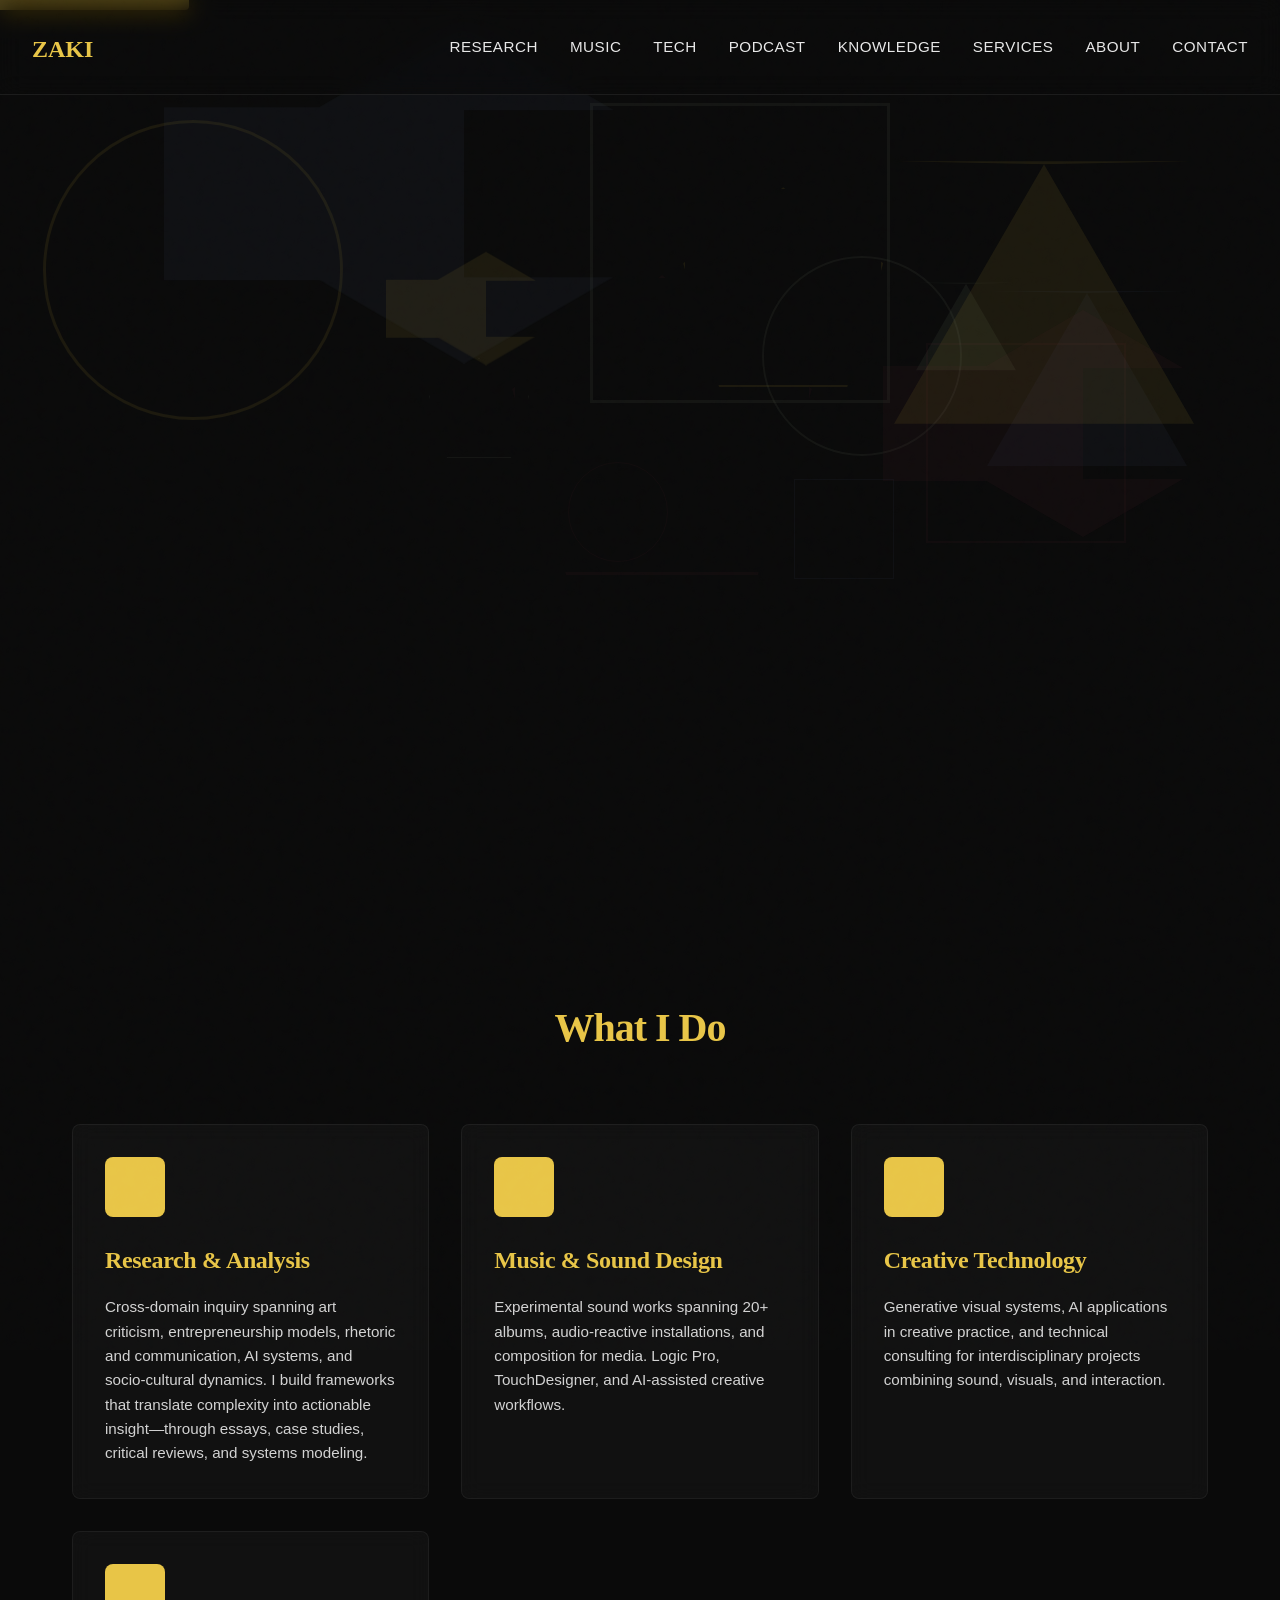
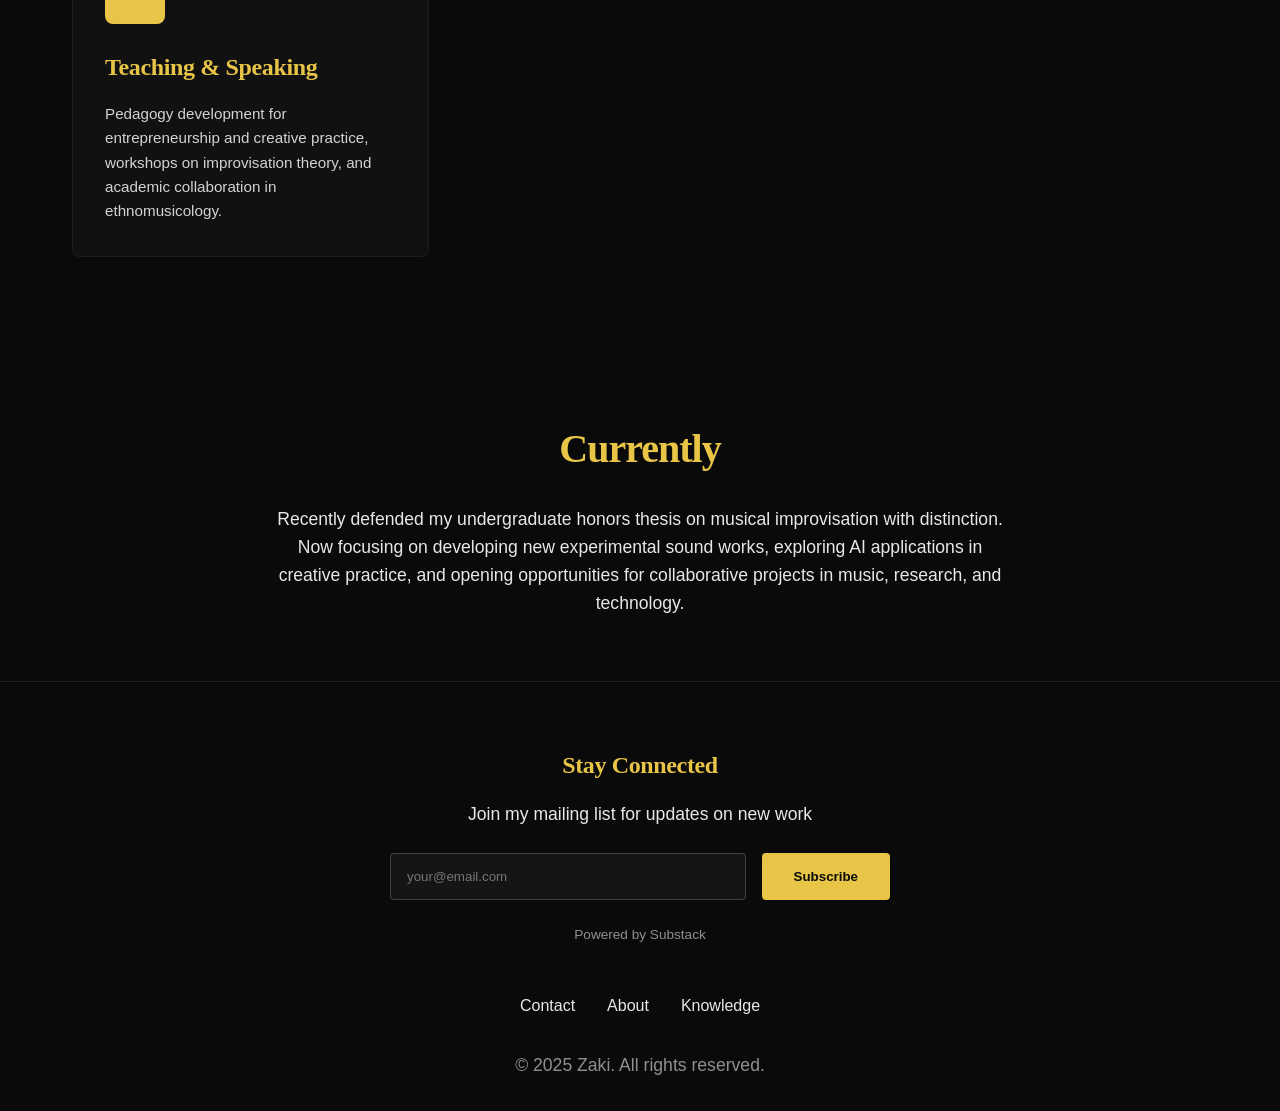
==== commit b0998f77: "Integrate Ze Podcast page into portfolio - Renamed 'gemini ze podcast page.html' to 'podcast.html' -" ====
--- a/index.html
+++ b/index.html
@@ -79,6 +79,7 @@
       <li><a href="research.html">Research</a></li>
       <li><a href="music.html">Music</a></li>
       <li><a href="tech.html">Tech</a></li>
+      <li><a href="podcast.html">Podcast</a></li>
       <li><a href="knowledge/">Knowledge</a></li>
       <li><a href="services.html">Services</a></li>
       <li><a href="about.html">About</a></li>
@@ -94,6 +95,7 @@
         <li><a href="research.html">RESEARCH</a></li>
         <li><a href="music.html">MUSIC</a></li>
         <li><a href="tech.html">TECH</a></li>
+        <li><a href="podcast.html">PODCAST</a></li>
         <li><a href="knowledge/">KNOWLEDGE</a></li>
         <li><a href="services.html">SERVICES</a></li>
         <li><a href="about.html">ABOUT</a></li>
--- a/css/style.min.css
+++ b/css/style.min.css
@@ -1 +1,3175 @@
-@font-face{font-family:'Playfair Display';font-display:swap}@font-face{font-family:'Inter';font-display:swap}:root{--bg-primary:#0A0A0A;--text-primary:#E8E8E8;--accent-gold:#E8C547;--accent-wine:#6B2737;--accent-sage:#8B9D83;--accent-steel:#4A5F7A;--font-display:'Playfair Display',serif;--font-body:'Inter',sans-serif;--bg-subtle:rgba(232,232,232,0.02);--bg-card:rgba(232,232,232,0.03);--bg-input:rgba(232,232,232,0.05);--bg-icon:rgba(232,232,232,0.1);--border-subtle:rgba(232,232,232,0.1);--border-input:rgba(232,232,232,0.2);--current-accent:var(--accent-gold)}*{margin:0;padding:0;box-sizing:border-box}html{scroll-behavior:smooth}body{background:var(--bg-primary);color:var(--text-primary);font-family:var(--font-body);line-height:1.6;min-height:100vh;overflow-x:hidden}a{text-decoration:none;color:inherit;transition:all 0.3s ease}img{max-width:100%;height:auto;display:block}.headshot-placeholder,.about-image img{max-width:400px;width:100%;height:auto}.album-art,.project-media{width:100%;max-width:600px;height:auto;aspect-ratio:1;object-fit:cover}.project-media{aspect-ratio:16/9}.visually-hidden{position:absolute;width:1px;height:1px;padding:0;margin:-1px;overflow:hidden;clip:rect(0,0,0,0);white-space:nowrap;border:0}.skip-link{position:absolute;top:-40px;left:0;background:var(--accent-gold);color:var(--bg-primary);padding:0.75rem 1rem;text-decoration:none;font-weight:600;z-index:1000;border-radius:0 0 4px 0}.skip-link:focus{top:0;outline:3px solid var(--text-primary);outline-offset:2px}a:focus,button:focus,input:focus,select:focus,textarea:focus,.btn:focus{outline:3px solid var(--accent-gold);outline-offset:2px}a:focus:not(:focus-visible),button:focus:not(:focus-visible),input:focus:not(:focus-visible),select:focus:not(:focus-visible),textarea:focus:not(:focus-visible){outline:none}a:focus-visible,button:focus-visible,input:focus-visible,select:focus-visible,textarea:focus-visible,.btn:focus-visible{outline:3px solid var(--accent-gold);outline-offset:2px}.nav-links a:focus-visible{outline:3px solid var(--accent-gold);outline-offset:4px}.card-base{background:var(--bg-card);border:1px solid var(--border-subtle);border-radius:8px;padding:2rem;transition:all 0.3s ease}.grid-3col{display:grid;grid-template-columns:repeat(auto-fit,minmax(250px,1fr));gap:2rem}.grid-cards{display:grid;grid-template-columns:repeat(auto-fit,minmax(280px,1fr));gap:2rem}h1{font-family:var(--font-display);font-size:4rem;line-height:1.2}h2{font-family:var(--font-display);font-size:2.5rem;margin-bottom:2rem}h3{font-family:var(--font-display);font-size:1.5rem}p{font-size:1.1rem;line-height:1.6}.btn{display:inline-block;padding:1rem 2rem;border-radius:4px;font-weight:600;cursor:pointer;transition:all 0.3s ease;border:none;font-family:var(--font-body)}.btn-primary{background:var(--accent-gold);color:var(--bg-primary)}.btn-primary:hover{transform:translateY(-2px);box-shadow:0 4px 12px rgba(212,175,55,0.3)}.btn-secondary{background:transparent;border:2px solid var(--accent-gold);color:var(--accent-gold)}.btn-secondary:hover{background:var(--accent-gold);color:var(--bg-primary)}#mainNav{position:fixed;top:0;left:0;right:0;z-index:1000;background:var(--bg-primary);border-bottom:1px solid rgba(232,232,232,0.1);transition:all 0.4s ease;will-change:height}.nav-container{max-width:1400px;margin:0 auto;padding:1.5rem 2rem;display:flex;justify-content:space-between;align-items:center}.nav-logo{font-family:var(--font-display);font-size:1.5rem;font-weight:700;color:var(--accent-gold)}.nav-links{display:flex;list-style:none;gap:2rem}.nav-links a{color:var(--text-primary);font-size:0.95rem;letter-spacing:0.5px;position:relative}.nav-links a:hover{color:var(--accent-gold)}.nav-links a::after{content:'';position:absolute;bottom:-5px;left:0;width:0;height:2px;background:var(--accent-gold);transition:width 0.3s ease}.nav-links a:hover::after{width:100%}#mainNav.nav-collapsed{}#mainNav.nav-collapsed .nav-links{pointer-events:none}.nav-shape{display:inline-block;font-size:1.2em;margin-left:0.5rem;opacity:0;transform:scale(0.8);transition:all 0.3s ease}#mainNav.nav-collapsed .nav-shape{opacity:1;transform:scale(1)}.nav-shape:hover{transform:scale(1.1)}body.home .nav-shape{color:var(--accent-gold)}body.research .nav-shape{color:var(--accent-wine)}body.music .nav-shape{color:var(--accent-sage)}body.tech .nav-shape{color:var(--accent-steel)}body.knowledge .nav-shape{color:var(--accent-gold)}body.post-research .nav-shape,body[data-category="research"] .nav-shape{color:var(--accent-wine)}body.post-music .nav-shape,body[data-category="music"] .nav-shape{color:var(--accent-sage)}body.post-tech .nav-shape,body[data-category="tech"] .nav-shape{color:var(--accent-steel)}body.about .nav-shape{color:var(--accent-gold)}body.services .nav-shape{color:var(--accent-gold)}body.contact .nav-shape{color:var(--accent-gold)}.hero{min-height:100vh;display:flex;flex-direction:column;justify-content:center;align-items:center;text-align:center;padding:8rem 2rem 4rem}.hero h1{margin-bottom:1rem;color:var(--accent-gold)}.tagline{font-size:1.3rem;margin-bottom:1rem;color:var(--text-primary)}.subtitle{font-size:1.1rem;max-width:600px;margin:0 auto 3rem;opacity:0.8}.hero-cta{display:flex;gap:1.5rem;flex-wrap:wrap;justify-content:center}.hero{position:relative;overflow:hidden}.hero-shapes{position:absolute;top:0;left:0;width:100%;height:100%;z-index:0;pointer-events:none}.hero > *{position:relative;z-index:1}.shape{position:absolute;opacity:0.08;border:2px solid currentColor}.shape-large{transform:scale(1.5)}.shape-medium{transform:scale(1)}.shape-small{transform:scale(0.5)}.shape-circle{width:200px;height:200px;border-radius:50%;border:2px solid currentColor}.shape-square{width:200px;height:200px;border:2px solid currentColor}.shape-triangle{width:0;height:0;border-left:100px solid transparent;border-right:100px solid transparent;border-bottom:173px solid currentColor}.shape-hexagon{width:200px;height:115px;background:currentColor;position:relative}.shape-hexagon::before,.shape-hexagon::after{content:"";position:absolute;width:0;border-left:100px solid transparent;border-right:100px solid transparent}.shape-hexagon::before{bottom:100%;border-bottom:58px solid currentColor}.shape-hexagon::after{top:100%;border-top:58px solid currentColor}.shape-pentagon{width:200px;height:200px;border:2px solid currentColor;clip-path:polygon(50% 0%,100% 38%,82% 100%,18% 100%,0% 38%)}.shape:nth-child(1){color:var(--accent-gold);top:10%;left:5%;animation:float1 80s infinite ease-in-out}.shape:nth-child(2){color:var(--accent-wine);top:60%;right:10%;animation:float2 100s infinite ease-in-out}.shape:nth-child(3){color:var(--accent-sage);top:30%;right:15%;animation:float3 90s infinite ease-in-out}.shape:nth-child(4){color:var(--accent-steel);top:70%;left:15%;animation:float4 110s infinite ease-in-out}.shape:nth-child(5){color:var(--accent-gold);top:15%;right:30%;animation:float5 95s infinite ease-in-out}.shape:nth-child(6){color:var(--accent-wine);top:80%;left:40%;animation:float1 85s infinite ease-in-out}.shape:nth-child(7){color:var(--accent-sage);top:5%;left:50%;animation:float2 105s infinite ease-in-out}.shape:nth-child(8){color:var(--accent-steel);top:45%;right:5%;animation:float3 95s infinite ease-in-out}.shape:nth-child(9){color:var(--accent-gold);top:25%;left:25%;animation:float4 88s infinite ease-in-out}.shape:nth-child(10){color:var(--accent-wine);top:55%;right:40%;animation:float5 102s infinite ease-in-out}.shape:nth-child(11){color:var(--accent-sage);top:35%;left:60%;animation:float1 92s infinite ease-in-out}.shape:nth-child(12){color:var(--accent-steel);top:85%;right:25%;animation:float2 98s infinite ease-in-out}.shape:nth-child(13){color:var(--accent-gold);top:20%;left:75%;animation:float3 87s infinite ease-in-out}.shape:nth-child(14){color:var(--accent-wine);top:65%;left:70%;animation:float4 103s infinite ease-in-out}.shape:nth-child(15){color:var(--accent-sage);top:50%;right:55%;animation:float5 97s infinite ease-in-out}@keyframes float1{0%,100%{transform:translate(0,0) rotate(0deg)}25%{transform:translate(30px,-40px) rotate(5deg)}50%{transform:translate(-20px,-60px) rotate(-3deg)}75%{transform:translate(40px,-30px) rotate(7deg)}}@keyframes float2{0%,100%{transform:translate(0,0) rotate(15deg)}25%{transform:translate(-40px,30px) rotate(20deg)}50%{transform:translate(30px,50px) rotate(10deg)}75%{transform:translate(-25px,20px) rotate(25deg)}}@keyframes float3{0%,100%{transform:translate(0,0) rotate(0deg)}33%{transform:translate(-35px,45px) rotate(-8deg)}66%{transform:translate(45px,-35px) rotate(8deg)}}@keyframes float4{0%,100%{transform:translate(0,0) rotate(0deg)}25%{transform:translate(25px,-35px) rotate(-6deg)}50%{transform:translate(-30px,-50px) rotate(6deg)}75%{transform:translate(35px,-25px) rotate(-4deg)}}@keyframes float5{0%,100%{transform:translate(0,0) rotate(0deg)}20%{transform:translate(-30px,-40px) rotate(4deg)}40%{transform:translate(40px,30px) rotate(-5deg)}60%{transform:translate(-25px,45px) rotate(6deg)}80%{transform:translate(30px,-35px) rotate(-4deg)}}.hero-bg-animation{position:absolute;top:0;left:0;width:100%;height:100%;z-index:0;pointer-events:none;overflow:hidden}.research-animation{opacity:1}.research-animation canvas{width:100%;height:100%;display:block;filter:blur(0.3px);contain:layout style paint}.music-animation{overflow:hidden}.note{position:absolute;font-size:3rem;color:var(--accent-sage);opacity:0.08;animation:floatNote 15s ease-in-out infinite}.note:nth-child(odd){animation-direction:alternate}.note:nth-child(even){animation-direction:alternate-reverse}.note:nth-child(1){animation-delay:0s;animation-duration:14s}.note:nth-child(2){animation-delay:1s;animation-duration:16s}.note:nth-child(3){animation-delay:2s;animation-duration:15s}.note:nth-child(4){animation-delay:3s;animation-duration:17s}.note:nth-child(5){animation-delay:0.5s;animation-duration:14.5s}.note:nth-child(6){animation-delay:1.5s;animation-duration:16.5s}.note:nth-child(7){animation-delay:2.5s;animation-duration:15.5s}.note:nth-child(8){animation-delay:3.5s;animation-duration:17.5s}.note:nth-child(9){animation-delay:0.75s;animation-duration:14.75s}.note:nth-child(10){animation-delay:1.75s;animation-duration:16.75s}.note:nth-child(11){animation-delay:2.75s;animation-duration:15.75s}.note:nth-child(12){animation-delay:3.75s;animation-duration:17.75s}.note:nth-child(13){animation-delay:1.25s;animation-duration:14.25s}.note:nth-child(14){animation-delay:2.25s;animation-duration:16.25s}.note:nth-child(15){animation-delay:3.25s;animation-duration:15.25s}.note:nth-child(16){animation-delay:0.25s;animation-duration:17.25s}.note:nth-child(17){animation-delay:1.5s;animation-duration:14.5s}.note:nth-child(18){animation-delay:2.5s;animation-duration:16.5s}.note-pos-1{top:10%;left:5%}.note-pos-2{top:30%;left:15%}.note-pos-3{top:50%;left:8%}.note-pos-4{top:70%;left:12%}.note-pos-5{top:20%;right:10%}.note-pos-6{top:45%;right:5%}.note-pos-7{top:65%;right:15%}.note-pos-8{top:85%;right:8%}.note-pos-9{top:15%;left:40%}.note-pos-10{top:35%;left:50%}.note-pos-11{top:55%;left:45%}.note-pos-12{top:75%;left:55%}.note-pos-13{top:25%;right:35%}.note-pos-14{top:60%;right:40%}.note-pos-15{top:80%;right:45%}.note-pos-16{top:40%;left:25%}.note-pos-17{top:90%;left:70%}.note-pos-18{top:5%;right:60%}@keyframes floatNote{0%{transform:translateY(0) rotate(0deg);opacity:0.08}50%{transform:translateY(-50px) rotate(15deg);opacity:0.12}100%{transform:translateY(0) rotate(0deg);opacity:0.08}}.tech-animation{opacity:1}.tech-animation canvas{width:100%;height:100%;display:block;filter:blur(0.25px);contain:layout style paint}.services-animation{overflow:hidden}.blob{position:absolute;width:40vw;height:40vw;max-width:650px;max-height:650px;min-width:260px;min-height:260px;border-radius:40% 60% 55% 45% / 55% 40% 60% 45%;filter:blur(40px);opacity:0.75;mix-blend-mode:screen;transform-origin:center center;animation-timing-function:ease-in-out;animation-iteration-count:infinite;animation-direction:alternate;animation-play-state:running}body:not(:focus-within) .blob{animation-play-state:paused}.blob--1{background:var(--accent-gold)}.blob--2{background:var(--accent-wine)}.blob--3{background:var(--accent-sage)}.blob--4{background:var(--accent-steel)}.blob:nth-child(1){--x-start:-10vw;--y-start:-15vh;--x-mid:-5vw;--y-mid:-5vh;--x-end:5vw;--y-end:-10vh;animation-name:blobDriftA;animation-duration:42s;animation-delay:-8s}.blob:nth-child(2){--x-start:35vw;--y-start:-20vh;--x-mid:40vw;--y-mid:-10vh;--x-end:30vw;--y-end:-5vh;opacity:0.65;animation-name:blobDriftB;animation-duration:55s;animation-delay:-18s}.blob:nth-child(3){--x-start:0vw;--y-start:10vh;--x-mid:-5vw;--y-mid:15vh;--x-end:5vw;--y-end:20vh;opacity:0.7;animation-name:blobDriftA;animation-duration:60s;animation-delay:-30s}.blob:nth-child(4){--x-start:25vw;--y-start:40vh;--x-mid:20vw;--y-mid:50vh;--x-end:30vw;--y-end:55vh;opacity:0.75;animation-name:blobDriftB;animation-duration:48s;animation-delay:-12s}.blob:nth-child(5){--x-start:-20vw;--y-start:35vh;--x-mid:-15vw;--y-mid:45vh;--x-end:-10vw;--y-end:50vh;opacity:0.6;animation-name:blobDriftA;animation-duration:70s;animation-delay:-25s}@keyframes blobDriftA{0%{transform:translate3d(var(--x-start),var(--y-start),0) scale(1) rotate(0deg);border-radius:40% 60% 55% 45% / 55% 40% 60% 45%}50%{transform:translate3d(var(--x-mid,0),var(--y-mid,0),0) scale(1.07) rotate(6deg);border-radius:45% 55% 50% 50% / 50% 45% 55% 50%}100%{transform:translate3d(var(--x-end),var(--y-end),0) scale(0.98) rotate(-4deg);border-radius:60% 40% 50% 50% / 50% 60% 40% 50%}}@keyframes blobDriftB{0%{transform:translate3d(var(--x-start),var(--y-start),0) scale(1.05) rotate(0deg);border-radius:55% 45% 55% 45% / 50% 55% 45% 50%}50%{transform:translate3d(var(--x-mid,0),var(--y-mid,0),0) scale(1.15) rotate(-8deg);border-radius:60% 40% 45% 55% / 55% 45% 55% 45%}100%{transform:translate3d(var(--x-end),var(--y-end),0) scale(0.96) rotate(5deg);border-radius:45% 55% 60% 40% / 40% 60% 45% 55%}}.bg-typography{position:fixed;inset:0;overflow:hidden;z-index:-1;pointer-events:none;mix-blend-mode:lighten}.bg-typography__word{position:absolute;font-family:"Playfair Display","Times New Roman","Georgia",serif;font-size:clamp(10px,0.9vw,14px);letter-spacing:0.08em;text-transform:uppercase;opacity:0.06;white-space:nowrap;color:var(--text-primary);transform:translate3d(0,0,0);animation-name:driftWord;animation-timing-function:ease-in-out;animation-iteration-count:infinite;animation-direction:alternate;animation-duration:var(--dur,24s);animation-delay:var(--delay,0s);animation-play-state:running}@media (prefers-reduced-motion:no-preference){body.page-hidden .bg-typography__word{animation-play-state:paused}}.bg-typography__word--accent{opacity:0.09;color:var(--accent-gold)}@keyframes driftWord{0%{transform:translate3d(0,0,0)}100%{transform:translate3d(var(--tx,10px),var(--ty,-10px),0)}}@media (max-width:768px){.research-animation{opacity:0.7}.note{font-size:2rem;opacity:0.06}.tech-animation{opacity:0.8}.blob{width:50vw;height:50vw;min-width:200px;min-height:200px;filter:blur(30px);opacity:0.6}.blob--mobile-hide{display:none}.bg-typography__word{font-size:clamp(8px,0.7vw,11px);opacity:0.04}.bg-typography__word--accent{opacity:0.06}}@media (prefers-reduced-motion:reduce){.research-animation,.tech-animation,.services-animation,.bg-typography{display:none}.blob{animation:none !important;opacity:0.02 !important}.bg-typography__word{animation:none !important;opacity:0.02 !important}.note{animation:none !important;opacity:0.02 !important}.category-card,.project-card,.release-card,.package-card,.testimonial-card,.faq-item,.about-card{transition-duration:0.05s !important}*{animation-duration:0.01s !important;animation-iteration-count:1 !important;transition-duration:0.01s !important}}.work-categories{padding:6rem 2rem;max-width:1200px;margin:0 auto}.work-categories h2{text-align:center;margin-bottom:4rem;color:var(--accent-gold)}.categories-grid{display:grid;grid-template-columns:repeat(auto-fit,minmax(280px,1fr));gap:2rem}.category-card{display:block;background:var(--bg-card);border:1px solid var(--border-subtle);border-radius:8px;padding:2rem;transition:all 0.3s ease;cursor:pointer;text-decoration:none;color:inherit}.category-card:hover,.category-card:focus-within{transform:translateY(-8px);border-color:var(--accent-gold);box-shadow:0 8px 24px rgba(0,0,0,0.4);will-change:transform}.card-icon{width:60px;height:60px;margin-bottom:1.5rem;background:var(--accent-gold);border-radius:8px}.category-card h3{margin-bottom:1rem;color:var(--accent-gold);font-family:var(--font-display);font-size:1.5rem}.category-card p{font-size:0.95rem;margin-bottom:0;line-height:1.6;opacity:0.9}.current-focus{padding:4rem 2rem;max-width:800px;margin:0 auto;text-align:center}.current-focus h2{color:var(--accent-gold);margin-bottom:1.5rem}footer{padding:4rem 2rem 2rem;border-top:1px solid rgba(232,232,232,0.1)}.email-signup{max-width:500px;margin:0 auto 3rem;text-align:center}.email-signup h3{margin-bottom:1rem;color:var(--accent-gold)}body.post-research .email-signup h3,body.post-music .email-signup h3,body.post-tech .email-signup h3{color:var(--page-accent)}.email-signup form{display:flex;gap:1rem;margin:1.5rem 0}.email-signup input{flex:1;padding:0.8rem 1rem;background:var(--bg-input);border:1px solid var(--border-input);border-radius:4px;color:var(--text-primary);font-family:var(--font-body)}.email-signup input:focus{outline:none;border-color:var(--accent-gold)}.form-note{font-size:0.85rem;opacity:0.6}.social-links{display:flex;justify-content:center;gap:2rem;margin-bottom:2rem}.social-links a{color:var(--text-primary);transition:color 0.3s ease;display:inline-flex;align-items:center;gap:0.5rem}.social-links a:hover{color:var(--accent-gold)}.social-icon{width:20px;height:20px;object-fit:contain;flex-shrink:0}.copyright{text-align:center;font-size:0.9rem;opacity:0.6}body.menu-open{overflow:hidden}.hamburger-btn{display:none;flex-direction:column;justify-content:center;align-items:center;gap:6px;width:44px;height:44px;padding:0.6rem;background:rgba(15,15,15,0.8);border:1px solid var(--border-subtle);border-radius:10px;cursor:pointer;touch-action:manipulation;-webkit-tap-highlight-color:transparent;user-select:none;transition:border-color 0.2s ease,box-shadow 0.2s ease}.hamburger-btn:focus-visible{outline:2px solid var(--accent-gold);outline-offset:3px}.hamburger-line{display:block;width:22px;height:2px;background:var(--text-primary);transition:transform 0.25s ease,opacity 0.2s ease;pointer-events:none}.hamburger-btn.active .hamburger-line:nth-child(1){transform:translateY(8px) rotate(45deg)}.hamburger-btn.active .hamburger-line:nth-child(2){opacity:0}.hamburger-btn.active .hamburger-line:nth-child(3){transform:translateY(-8px) rotate(-45deg)}.slide-menu-overlay{position:fixed;inset:0;background:rgba(0,0,0,0.45);z-index:9998;opacity:0;visibility:hidden;transition:opacity 0.3s ease,visibility 0.3s ease;pointer-events:none}.slide-menu-overlay.is-active{opacity:1;visibility:visible;pointer-events:auto}.slide-menu{position:fixed;top:0;right:0;width:320px;max-width:86vw;height:100%;background:rgba(10,10,10,0.95);border-left:1px solid var(--border-subtle);z-index:9999;transform:translateX(30px);opacity:0;visibility:hidden;pointer-events:none;transition:transform 0.35s ease,opacity 0.25s ease,visibility 0.25s ease;overflow-y:auto;-webkit-overflow-scrolling:touch;box-shadow:-18px 0 40px rgba(0,0,0,0.35);backdrop-filter:blur(14px);padding-bottom:calc(1.5rem + env(safe-area-inset-bottom))}.slide-menu.is-active{transform:translateX(0);opacity:1;visibility:visible;pointer-events:auto}.slide-menu-header{display:flex;justify-content:space-between;align-items:center;gap:1rem;padding:calc(1.2rem + env(safe-area-inset-top)) 1.5rem 1.2rem;border-bottom:1px solid var(--border-subtle)}.slide-menu-logo{font-family:var(--font-display);font-size:1.5rem;font-weight:700;letter-spacing:0.08em;color:var(--accent-gold)}.slide-menu-close{display:inline-flex;justify-content:center;align-items:center;width:44px;height:44px;background:rgba(255,255,255,0.03);border:1px solid var(--border-subtle);border-radius:10px;font-size:1.6rem;color:var(--text-primary);cursor:pointer;padding:0;line-height:1;transition:color 0.3s ease,border-color 0.3s ease,background 0.3s ease;touch-action:manipulation;-webkit-tap-highlight-color:transparent}.slide-menu-close:hover,.slide-menu-close:active,.slide-menu-close:focus-visible{color:var(--accent-gold);border-color:var(--accent-gold);background:rgba(212,175,55,0.08)}.slide-menu-links{list-style:none;padding:1.1rem 0 calc(1.5rem + env(safe-area-inset-bottom));margin:0}.slide-menu-links li{border-bottom:1px solid var(--border-subtle)}.slide-menu-links a{display:flex;align-items:center;gap:0.65rem;padding:0.95rem 1.5rem;color:var(--text-primary);text-decoration:none;font-family:var(--font-display);font-size:1.05rem;letter-spacing:0.03em;transition:background 0.25s ease,color 0.25s ease,padding-left 0.25s ease,border-color 0.25s ease;border-left:3px solid transparent}.slide-menu-links a:hover,.slide-menu-links a:active,.slide-menu-links a.active{background:rgba(212,175,55,0.1);color:var(--accent-gold);padding-left:1.75rem;border-left-color:var(--accent-gold)}@media (max-width:768px){.nav-links{display:none}.hamburger-btn{display:flex}.hero{padding:6rem 1.5rem 6rem}.hero h1{font-size:2.5rem}h2{font-size:2rem}.work-categories{padding:4rem 1.5rem}.categories-grid{grid-template-columns:1fr}.email-signup form{flex-direction:column}.social-links{display:grid;grid-template-columns:repeat(3,1fr);gap:0.75rem 1rem;margin-bottom:1.5rem}.social-links a{font-size:0.85rem;flex-direction:column;gap:0.35rem}.social-icon{width:24px;height:24px}footer{padding-bottom:4rem}}body.research{--current-accent:var(--accent-wine)}body.research .hero h1{color:var(--accent-wine)}body.research h2{color:var(--current-accent)}body.research .btn-primary{background:var(--current-accent)}body.research .btn-primary:hover{box-shadow:0 4px 12px rgba(107,39,55,0.3)}.page-subtitle{text-align:center;font-size:1.2rem;max-width:700px;margin:1rem auto 0;opacity:0.9}.featured-work{padding:4rem 2rem;max-width:1000px;margin:0 auto}.thesis-feature{display:grid;grid-template-columns:1fr 2fr;gap:3rem;align-items:start;margin-top:2rem}.thesis-image{aspect-ratio:1;background:var(--bg-input);border:1px solid var(--border-subtle);border-radius:8px}.thesis-content h3{font-size:2rem;margin-bottom:0.5rem;color:var(--current-accent)}.thesis-meta{font-size:0.95rem;opacity:0.7;margin-bottom:1.5rem}.thesis-highlights{list-style:none;margin:1.5rem 0}.thesis-highlights li{padding-left:1.5rem;margin-bottom:0.5rem;position:relative}.thesis-highlights li::before{content:'→';position:absolute;left:0;color:var(--accent-gold)}.research-interests{padding:4rem 2rem;background:var(--bg-subtle)}.research-interests h2{text-align:center;margin-bottom:3rem}.interests-grid{display:grid;grid-template-columns:repeat(auto-fit,minmax(250px,1fr));gap:2rem;max-width:1000px;margin:0 auto}.interests-grid > div{padding:2rem;background:var(--bg-card);border:1px solid var(--border-subtle);border-radius:8px}.interests-grid h3{color:var(--current-accent);margin-bottom:1rem}.cv-list{margin:1rem 0 1.5rem}.cv-list dt{font-weight:600;color:var(--accent-wine);margin-top:1rem}.cv-list dt:first-child{margin-top:0}.cv-list dd{margin-left:0;margin-bottom:0.5rem;color:var(--accent-wine);opacity:0.9}.academic-section{padding:4rem 2rem;max-width:800px;margin:0 auto}.cv-content{margin-top:2rem}.cv-content h3{color:var(--accent-gold);margin-top:2rem;margin-bottom:1rem}.cta-section{padding:4rem 2rem;text-align:center;background:rgba(107,39,55,0.05)}.cta-section h2{margin-bottom:1rem}.cta-section p{margin-bottom:2rem;opacity:0.9}.knowledge-cta{padding:4rem 2rem;text-align:center;background:rgba(212,175,55,0.05);border-top:1px solid rgba(232,232,232,0.1)}.knowledge-cta h2{font-family:var(--font-display);font-size:2rem;margin-bottom:1rem;color:var(--accent-gold)}.knowledge-cta p{margin-bottom:2rem;opacity:0.9;max-width:600px;margin-left:auto;margin-right:auto}.work-card{background:rgba(232,232,232,0.03);border:1px solid rgba(232,232,232,0.1);border-left:4px solid var(--accent-wine);border-radius:8px;padding:2.5rem;margin-bottom:2rem}.work-card:last-child{margin-bottom:0}.work-content h3{color:var(--accent-wine);font-size:1.8rem;margin-bottom:0.5rem}.work-meta{font-size:0.95rem;opacity:0.7;margin-bottom:1.5rem}.work-highlights{list-style:none;margin:1rem 0}.work-highlights li{padding:0.5rem 0 0.5rem 1.5rem;position:relative}.work-highlights li::before{content:'→';position:absolute;left:0;color:var(--accent-gold)}@media (max-width:768px){.thesis-feature{grid-template-columns:1fr;gap:2rem}}body.music{--current-accent:var(--accent-sage)}body.music .hero h1{color:var(--accent-sage)}body.music h2{color:var(--current-accent)}body.music .btn-primary{background:var(--current-accent);color:var(--bg-primary)}body.music .btn-primary:hover{box-shadow:0 4px 12px rgba(139,157,131,0.3)}.section-intro{text-align:center;max-width:700px;margin:0 auto 3rem;opacity:0.9}.discography{padding:4rem 2rem;max-width:1200px;margin:0 auto}.discography h2{text-align:center;margin-bottom:3rem}.releases-grid{display:grid;grid-template-columns:repeat(auto-fit,minmax(280px,1fr));gap:2rem;max-width:1200px;margin:3rem auto 0}.release-card{background:var(--bg-card);border:1px solid var(--border-subtle);border-radius:8px;overflow:hidden;transition:transform 0.3s ease}.release-card:hover,.release-card:focus-within{transform:translateY(-8px);border-color:var(--current-accent);will-change:transform}.album-art{aspect-ratio:1;background:var(--bg-icon);display:flex;align-items:center;justify-content:center;font-size:3rem;color:var(--current-accent)}.release-card h3{padding:1rem 1.5rem 0.5rem;color:var(--current-accent)}.release-year{padding:0 1.5rem;font-size:0.9rem;opacity:0.7}.release-desc{padding:0.5rem 1.5rem 1rem;font-size:0.95rem;opacity:0.9}.release-links{padding:0 1.5rem 1.5rem;display:flex;gap:1rem;flex-wrap:wrap}.release-links a{font-size:0.9rem;color:var(--current-accent);padding:0.5rem 1rem;border:1px solid var(--current-accent);border-radius:4px;transition:all 0.3s ease}.release-links a:hover{background:var(--current-accent);color:var(--bg-primary)}.tools-process{padding:4rem 2rem;background:var(--bg-subtle);max-width:1000px;margin:0 auto}.tools-process h2{text-align:left;margin-bottom:1rem}.process-grid{display:grid;grid-template-columns:repeat(auto-fit,minmax(250px,1fr));gap:2rem;margin-top:3rem}.process-grid > div{padding:2rem;background:var(--bg-card);border:1px solid var(--border-subtle);border-radius:8px}.process-grid h3{color:var(--current-accent);margin-bottom:1rem}.featured-tracks{padding:4rem 2rem;max-width:900px;margin:0 auto}.players-container{display:flex;flex-direction:column;gap:2rem;margin-top:2rem}.player-placeholder{padding:3rem;background:var(--bg-card);border:1px dashed var(--border-input);border-radius:8px;text-align:center;opacity:0.7}.music-services{padding:4rem 2rem;text-align:center;background:rgba(139,157,131,0.05)}.music-services h2{margin-bottom:1rem}.services-list{max-width:500px;margin:2rem auto;text-align:left;list-style:none}.services-list li{padding:0.75rem 1rem;margin-bottom:0.5rem;background:var(--bg-card);border-left:3px solid var(--current-accent);border-radius:4px}body.tech{--current-accent:var(--accent-steel)}body.tech h2{color:var(--current-accent)}body.tech .btn-primary{background:var(--current-accent);color:var(--text-primary)}body.tech .btn-primary:hover{box-shadow:0 4px 12px rgba(74,95,122,0.3)}.project-showcases{padding:4rem 2rem;max-width:1200px;margin:0 auto}.project-showcases h2{text-align:center;margin-bottom:3rem}.projects-grid{display:flex;flex-direction:column;gap:4rem;margin-top:3rem}.project-card{display:grid;grid-template-columns:2fr 3fr;gap:3rem;align-items:center}.project-card:nth-child(even){direction:rtl}.project-card:nth-child(even) > *{direction:ltr}.project-media{aspect-ratio:16/9;background:rgba(232,232,232,0.05);border:1px solid rgba(232,232,232,0.1);border-radius:8px;display:flex;align-items:center;justify-content:center;font-size:2rem;color:var(--current-accent)}.project-content h3{font-size:1.8rem;color:var(--current-accent);margin-bottom:0.5rem}.project-meta{font-size:0.9rem;opacity:0.7;margin-bottom:1rem}.project-tech{list-style:none;display:flex;flex-wrap:wrap;gap:0.5rem;margin:1.5rem 0}.project-tech li{padding:0.4rem 0.8rem;background:rgba(74,95,122,0.1);border:1px solid rgba(74,95,122,0.3);border-radius:4px;font-size:0.85rem;color:var(--current-accent)}.project-link{display:inline-block;color:var(--current-accent);font-weight:600;margin-top:1rem;transition:transform 0.3s ease}.project-link:hover{transform:translateX(5px)}.technical-skills{padding:4rem 2rem;background:var(--bg-subtle)}.technical-skills h2{text-align:center;margin-bottom:3rem}.skills-grid{display:grid;grid-template-columns:repeat(auto-fit,minmax(250px,1fr));gap:2rem;max-width:1200px;margin:0 auto}.skill-category{padding:2rem;background:var(--bg-card);border:1px solid var(--border-subtle);border-radius:8px}.skill-category h3{color:var(--current-accent);margin-bottom:1.5rem;font-size:1.2rem}.skill-category ul{list-style:none}.skill-category li{padding:0.5rem 0;padding-left:1.5rem;position:relative;font-size:0.95rem}.skill-category li::before{content:'▹';position:absolute;left:0;color:var(--current-accent)}.consulting-cta{padding:4rem 2rem;text-align:center;background:rgba(74,95,122,0.05)}.consulting-cta h2{margin-bottom:1rem}.consulting-cta > p{max-width:700px;margin:0 auto 2rem;opacity:0.9}.consulting-areas{display:grid;grid-template-columns:repeat(auto-fit,minmax(250px,1fr));gap:1rem;max-width:900px;margin:2rem auto}.consulting-areas div{padding:1rem 1.5rem;background:var(--bg-card);border-left:3px solid var(--current-accent);border-radius:4px;text-align:left}@media (max-width:768px){.project-card{grid-template-columns:1fr;gap:2rem}.project-card:nth-child(even){direction:ltr}.skills-grid{grid-template-columns:1fr}}body.services{--current-accent:var(--accent-gold)}.hero-cta{display:flex;gap:1.5rem;justify-content:center;margin-top:2.5rem;flex-wrap:wrap}.services-intro{max-width:900px;margin:0 auto 4rem;text-align:center}.services-intro .intro-text{font-size:1.25rem;line-height:1.8;color:var(--text-muted)}.credentials{padding:3rem 2rem;background:var(--bg-subtle);border-top:1px solid var(--border-subtle);border-bottom:1px solid var(--border-subtle);margin-bottom:4rem}.credentials-list{display:flex;justify-content:center;gap:3rem;flex-wrap:wrap;margin-bottom:2rem}.credential-item{text-align:center;display:flex;flex-direction:column;gap:0.5rem}.credential-item strong{font-family:'Playfair Display',serif;font-size:1.5rem;color:var(--current-accent);font-weight:700}.credential-item span{font-size:0.9rem;color:var(--text-muted)}.portfolio-links{text-align:center;margin-top:1.5rem}.portfolio-links p{font-size:1rem;color:var(--text-muted)}.portfolio-links a{color:var(--current-accent);text-decoration:none;font-weight:600;transition:opacity 0.3s ease}.portfolio-links a:hover{opacity:0.7}.service-packages{padding:4rem clamp(1.25rem,4vw,2rem);max-width:1300px;margin:0 auto 6rem}.service-packages h2{max-width:1300px;margin-left:auto;margin-right:auto;padding-inline:clamp(1.25rem,4vw,2rem)}.packages-grid{display:grid;grid-template-columns:repeat(auto-fit,minmax(320px,1fr));gap:2rem;margin-top:3rem;max-width:1400px;margin-left:auto;margin-right:auto;padding:0 clamp(1.25rem,4vw,2rem)}.package-card{background:var(--bg-card);border:1px solid var(--border-subtle);border-radius:8px;padding:2.5rem;transition:transform 0.3s ease,border-color 0.3s ease;display:flex;flex-direction:column}.package-card:hover,.package-card:focus-within{transform:translateY(-4px);border-color:var(--current-accent);will-change:transform}.package-icon{width:60px;height:60px;background:var(--bg-icon);border-radius:8px;margin-bottom:1.5rem}.package-card h3{font-family:'Playfair Display',serif;font-size:1.75rem;margin-bottom:1rem;color:var(--text-primary)}.package-description{color:var(--text-muted);margin-bottom:1.5rem;line-height:1.7}.package-includes{list-style:none;margin:1.5rem 0;padding:0;flex-grow:1}.package-includes li{padding:0.5rem 0;padding-left:1.5rem;position:relative;color:var(--text-muted);line-height:1.6}.package-includes li::before{content:'✓';position:absolute;left:0;color:var(--current-accent);font-weight:600}.package-pricing{font-size:1.5rem;font-weight:600;margin:2rem 0 0.5rem;color:var(--text-primary)}.package-pricing .price{color:var(--current-accent);font-size:2rem}.pricing-note{font-size:0.875rem;color:var(--text-muted);margin-bottom:1.5rem}.package-card .btn{margin-top:auto}.music-package:hover{border-color:var(--accent-sage)}.music-package .package-includes li::before{color:var(--accent-sage)}.music-package .price{color:var(--accent-sage)}.research-package:hover{border-color:var(--accent-wine)}.research-package .package-includes li::before{color:var(--accent-wine)}.research-package .price{color:var(--accent-wine)}.tech-package:hover{border-color:var(--accent-steel)}.tech-package .package-includes li::before{color:var(--accent-steel)}.tech-package .price{color:var(--accent-steel)}.work-process{padding:4rem clamp(1.25rem,4vw,2rem);max-width:1300px;margin:0 auto 6rem}.work-process h2{max-width:1300px;margin-left:auto;margin-right:auto;padding-inline:clamp(1.25rem,4vw,2rem)}.process-steps{display:grid;grid-template-columns:repeat(auto-fit,minmax(250px,1fr));gap:3rem;margin-top:3rem;max-width:1300px;margin-left:auto;margin-right:auto;padding:0 clamp(1.25rem,4vw,2rem)}.process-step{position:relative;padding-top:3rem}.step-number{position:absolute;top:0;left:0;font-family:'Playfair Display',serif;font-size:3rem;font-weight:700;color:var(--current-accent);opacity:0.3;line-height:1}.process-step h3{font-family:'Playfair Display',serif;font-size:1.5rem;margin-bottom:0.75rem;color:var(--text-primary)}.process-step p{color:var(--text-muted);line-height:1.7}.testimonials{padding:4rem clamp(1.25rem,4vw,2rem);max-width:1300px;margin:0 auto 6rem}.testimonials h2{max-width:1300px;margin-left:auto;margin-right:auto;padding-inline:clamp(1.25rem,4vw,2rem)}.testimonials-grid{display:grid;grid-template-columns:repeat(auto-fit,minmax(300px,1fr));gap:2.5rem;margin-top:3rem;max-width:1300px;margin-left:auto;margin-right:auto;padding:0 clamp(1.25rem,4vw,2rem)}.testimonial-card{background:var(--bg-card);border:1px solid var(--border-subtle);border-radius:8px;padding:2rem;transition:border-color 0.3s ease}.testimonial-card:hover{border-color:var(--current-accent)}.testimonial-text{font-style:italic;color:var(--text-muted);line-height:1.8;margin-bottom:1.5rem;font-size:1.05rem}.testimonial-author{font-size:0.9rem;color:var(--text-muted);font-weight:600}.testimonial-cta{text-align:center;margin-top:3rem;padding-top:3rem;border-top:1px solid var(--border-subtle)}.testimonial-cta .cta-text{font-size:1.25rem;margin-bottom:1.5rem;color:var(--text-primary);font-weight:600}.booking-cta{padding:4rem clamp(1.25rem,4vw,2rem);max-width:1300px;margin:0 auto 6rem;text-align:center}.booking-cta h2{margin-bottom:1rem;max-width:1300px;margin-left:auto;margin-right:auto;padding-inline:clamp(1.25rem,4vw,2rem)}.booking-cta > p{max-width:700px;margin:0 auto 3rem;font-size:1.125rem;color:var(--text-muted)}.cta-options{display:grid;grid-template-columns:repeat(auto-fit,minmax(min(100%,400px),1fr));gap:3rem;margin-top:3rem;text-align:left}.option-calendly,.option-form{background:var(--bg-card);border:1px solid var(--border-subtle);border-radius:8px;padding:2.5rem}.option-calendly h3,.option-form h3{font-family:'Playfair Display',serif;font-size:1.75rem;margin-bottom:1rem;color:var(--text-primary)}.option-calendly p,.option-form p{color:var(--text-muted);margin-bottom:1.5rem}.calendly-embed-placeholder{background:var(--bg-subtle);border:2px dashed var(--border-subtle);border-radius:8px;padding:3rem 2rem;text-align:center;color:var(--text-muted);margin:1.5rem 0}.calendly-embed{min-width:320px;height:700px}.embed-note{font-size:0.875rem;color:var(--text-muted);font-style:italic;margin-top:1rem}.inquiry-form{display:flex;flex-direction:column;gap:1.5rem}.form-group{display:flex;flex-direction:column}.form-group label{font-weight:600;margin-bottom:0.5rem;color:var(--text-primary);font-size:0.95rem}.form-group label span{color:var(--current-accent)}.form-group input,.form-group select,.form-group textarea{background:var(--bg-input);border:1px solid var(--border-input);border-radius:4px;padding:0.875rem 1rem;color:var(--text-primary);font-family:'Inter',sans-serif;font-size:1rem;transition:border-color 0.3s ease,background 0.3s ease}.form-group input:focus,.form-group select:focus,.form-group textarea:focus{outline:none;border-color:var(--current-accent);background:var(--bg-card)}.form-group input:focus-visible,.form-group select:focus-visible,.form-group textarea:focus-visible{outline:3px solid var(--current-accent);outline-offset:3px}.form-group textarea{resize:vertical;min-height:120px}.form-group select{cursor:pointer;appearance:none;background-image:url("data:image/svg+xml,%3Csvg width='12' height='8' viewBox='0 0 12 8' fill='none' xmlns='http://www.w3.org/2000/svg'%3E%3Cpath d='M1 1L6 6L11 1' stroke='%23E8E8E8' stroke-width='2' stroke-linecap='round'/%3E%3C/svg%3E");background-repeat:no-repeat;background-position:right 1rem center;padding-right:3rem}.btn-large{padding:1rem 2.5rem;font-size:1.125rem}.form-status{padding:1rem;border-radius:4px;margin-bottom:1.5rem;display:none;font-size:0.95rem}.form-status--error{display:block;background:rgba(220,38,38,0.1);border:1px solid rgba(220,38,38,0.3);color:#fca5a5}.form-status--success{display:block;background:rgba(34,197,94,0.1);border:1px solid rgba(34,197,94,0.3);color:#86efac}.faq{padding:4rem clamp(1.25rem,4vw,2rem);max-width:1300px;margin:0 auto 6rem}.faq h2{max-width:1300px;margin-left:auto;margin-right:auto;padding-inline:clamp(1.25rem,4vw,2rem)}.faq-items{max-width:1300px;margin:3rem auto 0;padding:0 clamp(1.25rem,4vw,2rem)}.faq-item{background:var(--bg-card);border:1px solid var(--border-subtle);border-radius:8px;padding:2rem;margin-bottom:1.5rem;transition:border-color 0.3s ease}.faq-item:hover{border-color:var(--current-accent)}.faq-question{font-family:'Playfair Display',serif;font-size:1.25rem;margin-bottom:1rem;color:var(--text-primary)}.faq-answer{color:var(--text-muted);line-height:1.7;margin:0}.faq-cta{text-align:center;margin-top:3rem;padding:2.5rem;background:var(--bg-card);border:1px solid var(--border-subtle);border-radius:8px;max-width:600px;margin-left:auto;margin-right:auto}.faq-cta h3{font-family:'Playfair Display',serif;font-size:1.75rem;margin-bottom:1rem;color:var(--text-primary)}.faq-cta p{color:var(--text-muted);margin-bottom:1.5rem;font-size:1.05rem}@media (max-width:768px){.packages-grid{grid-template-columns:1fr}.cta-options{grid-template-columns:1fr}.process-steps{grid-template-columns:1fr;gap:2.5rem}.testimonials-grid{grid-template-columns:1fr}}@media (max-width:520px){.service-packages{padding:3rem 1.25rem;margin-bottom:4.5rem}.packages-grid{gap:1.5rem}.package-card{padding:1.75rem;border-radius:10px}.package-icon{width:48px;height:48px;margin-bottom:1rem}.package-card h3{font-size:1.5rem;margin-bottom:0.85rem}.package-description{font-size:1rem;margin-bottom:1.25rem}.package-includes{margin:1.25rem 0}.package-includes li{padding:0.45rem 0 0.45rem 1.25rem}.package-pricing{font-size:1.35rem;margin:1.5rem 0 0.35rem}.package-pricing .price{font-size:1.75rem}.pricing-note{margin-bottom:1.25rem}}body.about{--current-accent:var(--accent-gold)}.about-intro{padding:3rem 2rem 4rem;max-width:1100px;margin:0 auto}.intro-content{display:grid;grid-template-columns:1fr 2fr;gap:4rem;align-items:start}.about-image{position:sticky;top:120px}.headshot-placeholder{width:100%;aspect-ratio:1;background:var(--bg-input);border:2px solid var(--border-subtle);border-radius:12px;display:flex;align-items:center;justify-content:center;font-size:1rem;color:var(--current-accent);text-align:center;padding:2rem}.about-text h2{margin-bottom:1.5rem;font-size:2.5rem}.about-text p{font-size:1.1rem;line-height:1.7;margin-bottom:1.5rem;opacity:0.95}.background-highlights{padding:4rem 2rem;background:var(--bg-subtle)}.background-highlights h2{text-align:center;margin-bottom:3rem}.highlights-grid{display:grid;grid-template-columns:repeat(auto-fit,minmax(280px,1fr));gap:2rem;max-width:1200px;margin:0 auto}.highlight-card{padding:2rem;background:var(--bg-card);border:1px solid var(--border-subtle);border-radius:8px}.highlight-card h3{color:var(--current-accent);margin-bottom:1.5rem;font-size:1.3rem}.highlight-card p{margin-bottom:0.75rem;font-size:0.95rem;line-height:1.6;color:var(--text-muted)}.current-work{padding:4rem 2rem;max-width:1000px;margin:0 auto}.current-work h2{text-align:center;margin-bottom:3rem}.current-items{display:flex;flex-direction:column;gap:2rem}.current-item{padding:2rem;background:var(--bg-card);border-left:4px solid var(--current-accent);border-radius:8px}.current-item h3{color:var(--current-accent);margin-bottom:0.75rem;font-size:1.2rem}.current-item p{line-height:1.6;opacity:0.9;color:var(--text-muted)}.values{padding:4rem 2rem;background:var(--bg-subtle)}.values h2{text-align:center;margin-bottom:3rem}.values-grid{display:grid;grid-template-columns:repeat(auto-fit,minmax(260px,1fr));gap:2rem;max-width:1200px;margin:0 auto}.value-card{padding:2rem;background:var(--bg-card);border:1px solid var(--border-subtle);border-radius:8px;text-align:center}.value-card h3{color:var(--current-accent);margin-bottom:1rem;font-size:1.2rem}.value-card p{line-height:1.6;opacity:0.9;font-size:0.95rem;color:var(--text-muted)}.personal-section{padding:4rem 2rem;max-width:800px;margin:0 auto;text-align:center}.personal-section h2{margin-bottom:1.5rem}.personal-section p{font-size:1.1rem;line-height:1.7;opacity:0.95;color:var(--text-muted)}.about-cta{padding:4rem 2rem;text-align:center;background:rgba(212,175,55,0.05)}.about-cta h2{margin-bottom:1rem}.about-cta > p{max-width:700px;margin:0 auto 2rem;font-size:1.1rem;opacity:0.9;color:var(--text-muted)}.cta-buttons{display:flex;gap:1.5rem;justify-content:center;flex-wrap:wrap}@media (max-width:768px){.intro-content{grid-template-columns:1fr;gap:2rem}.about-image{position:static}.about-text h2{font-size:2rem}.highlights-grid,.values-grid{grid-template-columns:1fr}}body.contact{--current-accent:var(--accent-gold)}.contact-methods{padding:3rem 2rem 2rem;max-width:1100px;margin:0 auto}.methods-grid{display:grid;grid-template-columns:repeat(auto-fit,minmax(280px,1fr));gap:2rem}.contact-option{padding:2rem;background:var(--bg-card);border:1px solid var(--border-subtle);border-radius:8px;text-align:center}.primary-option{border:2px solid var(--current-accent);background:rgba(212,175,55,0.05)}.contact-option h2{font-size:1.4rem;margin-bottom:1rem}.contact-option p{opacity:0.9;line-height:1.6;color:var(--text-muted);margin-bottom:0.5rem}.contact-option .btn{margin-top:1rem}.contact-form-section{padding:4rem 2rem;max-width:800px;margin:0 auto}.contact-form-section h2{text-align:center;margin-bottom:2rem}.contact-form{background:var(--bg-card);border:1px solid var(--border-subtle);border-radius:12px;padding:3rem}.form-row{display:grid;grid-template-columns:1fr 1fr;gap:1.5rem;margin-bottom:1.5rem}.form-group.half{margin-bottom:0}.checkbox-group{flex-direction:row;align-items:center;gap:0.75rem}.checkbox-group input[type="checkbox"]{width:18px;height:18px;cursor:pointer;accent-color:var(--current-accent)}.checkbox-group label{font-weight:400;cursor:pointer;margin-bottom:0}.contact-form .btn-large{width:100%;padding:1.2rem;font-size:1.1rem;margin-top:1rem}.form-footer{text-align:center;font-size:0.9rem;opacity:0.7;margin-top:1.5rem;line-height:1.6;color:var(--text-muted)}.social-section{padding:4rem 2rem;background:var(--bg-subtle)}.social-section h2{text-align:center;margin-bottom:3rem}.social-links-extended{display:grid;grid-template-columns:repeat(auto-fit,minmax(240px,1fr));gap:2rem;max-width:1000px;margin:0 auto}.social-link{padding:2rem;background:var(--bg-card);border:1px solid var(--border-subtle);border-radius:8px;text-align:center;transition:all 0.3s ease;text-decoration:none;display:block}.social-link:hover{transform:translateY(-5px);border-color:var(--current-accent);background:var(--bg-input)}.social-link .social-icon{display:block;width:50px;height:50px;margin:0 auto 1rem;object-fit:contain}.social-link .social-icon-placeholder{background:var(--current-accent);border-radius:50%;display:flex;align-items:center;justify-content:center;font-size:1.5rem;font-weight:700;color:var(--bg-primary)}.social-label{display:block;font-size:1.2rem;font-weight:600;color:var(--current-accent);margin-bottom:0.5rem}.social-desc{font-size:0.9rem;opacity:0.8;color:var(--text-muted)}.availability-section{padding:4rem 2rem;max-width:900px;margin:0 auto}.availability-section h2{text-align:center;margin-bottom:3rem}.availability-info{display:grid;grid-template-columns:1fr 1fr;gap:3rem}.availability-item{padding:2rem;background:var(--bg-card);border:1px solid var(--border-subtle);border-radius:8px}.availability-item h3{color:var(--current-accent);margin-bottom:1rem;font-size:1.2rem}.availability-item p{margin-bottom:0.75rem;line-height:1.6;color:var(--text-muted)}@media (max-width:768px){.form-row{grid-template-columns:1fr}.contact-form{padding:2rem 1.5rem}.availability-info{grid-template-columns:1fr}.methods-grid{grid-template-columns:1fr}.social-links-extended{grid-template-columns:1fr}}+/* ===== PERFORMANCE OPTIMIZATION ===== */
+
+/* Font loading optimization - prevent FOIT (Flash of Invisible Text) */
+@font-face {
+  font-family: 'Playfair Display';
+  font-display: swap; /* Show fallback font immediately, swap when custom font loads */
+}
+
+@font-face {
+  font-family: 'Inter';
+  font-display: swap;
+}
+
+/* TODO BEFORE LAUNCH: Minify CSS
+ * Use: https://cssminifier.com
+ * Or CLI: npx csso style.css -o style.min.css
+ * Update HTML links to style.min.css
+ */
+
+/* ===== CSS CUSTOM PROPERTIES ===== */
+:root {
+  --bg-primary: #0A0A0A;
+  --text-primary: #E8E8E8;
+  --accent-gold: #E8C547; /* Lightened from #D4AF37 for AAA contrast compliance */
+  --accent-wine: #6B2737;
+  --accent-sage: #8B9D83;
+  --accent-steel: #4A5F7A;
+  --font-display: 'Playfair Display', serif;
+  --font-body: 'Inter', sans-serif;
+
+  /* Repeated RGBA values */
+  --bg-subtle: rgba(232, 232, 232, 0.02);
+  --bg-card: rgba(232, 232, 232, 0.03);
+  --bg-input: rgba(232, 232, 232, 0.05);
+  --bg-icon: rgba(232, 232, 232, 0.1);
+  --border-subtle: rgba(232, 232, 232, 0.1);
+  --border-input: rgba(232, 232, 232, 0.2);
+
+  /* Current page accent (overridden by page classes) */
+  --current-accent: var(--accent-gold);
+}
+
+* {
+  margin: 0;
+  padding: 0;
+  box-sizing: border-box;
+}
+
+/* ===== GLOBAL STYLES ===== */
+html {
+  scroll-behavior: smooth;
+}
+
+body {
+  background: var(--bg-primary);
+  color: var(--text-primary);
+  font-family: var(--font-body);
+  line-height: 1.6;
+  min-height: 100vh;
+  overflow-x: hidden;
+  position: relative;
+}
+
+/* Film grain/noise texture overlay for experimental aesthetic - animated */
+body::before {
+  content: "";
+  position: fixed;
+  top: -50%;
+  left: -50%;
+  width: 200%;
+  height: 200%;
+  background-image: url("data:image/svg+xml,%3Csvg viewBox='0 0 200 200' xmlns='http://www.w3.org/2000/svg'%3E%3Cfilter id='noiseFilter'%3E%3CfeTurbulence type='fractalNoise' baseFrequency='0.9' numOctaves='4' stitchTiles='stitch'/%3E%3C/filter%3E%3Crect width='100%25' height='100%25' filter='url(%23noiseFilter)'/%3E%3C/svg%3E");
+  opacity: 0.04;
+  pointer-events: none;
+  z-index: 9999;
+  mix-blend-mode: overlay;
+  animation: grain 8s steps(10) infinite;
+  will-change: transform;
+}
+
+@keyframes grain {
+  0%, 100% { transform: translate(0, 0); }
+  10% { transform: translate(-5%, -10%); }
+  20% { transform: translate(-15%, 5%); }
+  30% { transform: translate(7%, -25%); }
+  40% { transform: translate(-5%, 25%); }
+  50% { transform: translate(-15%, 10%); }
+  60% { transform: translate(15%, 0%); }
+  70% { transform: translate(0%, 15%); }
+  80% { transform: translate(3%, 35%); }
+  90% { transform: translate(-10%, 10%); }
+}
+
+a {
+  text-decoration: none;
+  color: inherit;
+  transition: all 0.3s ease;
+}
+
+/* ===== IMAGE CONSTRAINTS ===== */
+img {
+  max-width: 100%;
+  height: auto;
+  display: block;
+}
+
+/* Unified image treatment - grayscale with color on hover */
+.project-media img,
+.album-art,
+.about-image img,
+.thesis-image img {
+  filter: grayscale(100%) contrast(110%);
+  transition: filter 0.5s ease;
+}
+
+.project-card:hover .project-media img,
+.release-card:hover .album-art,
+.about-image:hover img,
+.thesis-feature:hover .thesis-image img {
+  filter: grayscale(0%) contrast(100%);
+}
+
+.headshot-placeholder,
+.about-image img {
+  max-width: 400px;
+  width: 100%;
+  height: auto;
+}
+
+.album-art,
+.project-media {
+  width: 100%;
+  max-width: 600px;
+  height: auto;
+  aspect-ratio: 1; /* For album covers */
+  object-fit: cover; /* Prevent stretching */
+}
+
+.project-media {
+  aspect-ratio: 16/9; /* For project screenshots */
+}
+
+/* ===== UTILITY CLASSES ===== */
+.visually-hidden {
+  position: absolute;
+  width: 1px;
+  height: 1px;
+  padding: 0;
+  margin: -1px;
+  overflow: hidden;
+  clip: rect(0, 0, 0, 0);
+  white-space: nowrap;
+  border: 0;
+}
+
+/* .sr-only removed - use .visually-hidden instead */
+
+/* Skip Link for Accessibility */
+.skip-link {
+  position: absolute;
+  top: -40px;
+  left: 0;
+  background: var(--accent-gold);
+  color: var(--bg-primary);
+  padding: 0.75rem 1rem;
+  text-decoration: none;
+  font-weight: 600;
+  z-index: 1000;
+  border-radius: 0 0 4px 0;
+}
+
+.skip-link:focus {
+  top: 0;
+  outline: 3px solid var(--text-primary);
+  outline-offset: 2px;
+}
+
+/* Mask Reveal Animation for Premium Text Entrance */
+.mask-reveal {
+  overflow: hidden;
+}
+
+.mask-reveal > * {
+  display: inline-block;
+  transform: translateY(100%);
+  opacity: 0;
+}
+
+/* Enhanced Focus Styles for Accessibility */
+a:focus,
+button:focus,
+input:focus,
+select:focus,
+textarea:focus,
+.btn:focus {
+  outline: 3px solid var(--accent-gold);
+  outline-offset: 2px;
+}
+
+/* Focus-visible for keyboard-only focus */
+a:focus:not(:focus-visible),
+button:focus:not(:focus-visible),
+input:focus:not(:focus-visible),
+select:focus:not(:focus-visible),
+textarea:focus:not(:focus-visible) {
+  outline: none;
+}
+
+a:focus-visible,
+button:focus-visible,
+input:focus-visible,
+select:focus-visible,
+textarea:focus-visible,
+.btn:focus-visible {
+  outline: 3px solid var(--accent-gold);
+  outline-offset: 2px;
+}
+
+/* Navigation focus styles */
+.nav-links a:focus-visible {
+  outline: 3px solid var(--accent-gold);
+  outline-offset: 4px;
+}
+
+/* Reusable card base with glassmorphism */
+.card-base {
+  background: rgba(232, 232, 232, 0.03);
+  backdrop-filter: blur(10px) saturate(150%);
+  -webkit-backdrop-filter: blur(10px) saturate(150%);
+  border: 1px solid rgba(255, 255, 255, 0.05);
+  border-radius: 8px;
+  padding: 2rem;
+  transition: all 0.3s ease;
+}
+
+/* Reusable grid patterns */
+.grid-3col {
+  display: grid;
+  grid-template-columns: repeat(auto-fit, minmax(250px, 1fr));
+  gap: 2rem;
+}
+
+.grid-cards {
+  display: grid;
+  grid-template-columns: repeat(auto-fit, minmax(280px, 1fr));
+  gap: 2rem;
+}
+
+/* ===== TYPOGRAPHY ===== */
+h1 {
+  font-family: var(--font-display);
+  font-size: 4rem;
+  line-height: 1.2;
+  letter-spacing: -0.03em; /* Tight editorial tracking for authority */
+  position: relative;
+  transition: all 0.3s ease;
+}
+
+h2 {
+  font-family: var(--font-display);
+  font-size: 2.5rem;
+  margin-bottom: 2rem;
+  letter-spacing: -0.025em; /* Tight editorial tracking */
+}
+
+h3 {
+  font-family: var(--font-display);
+  font-size: 1.5rem;
+  letter-spacing: -0.015em;
+}
+
+/* Glitch typography effect on hover for h1 headings */
+
+h1:hover {
+  text-shadow:
+    0.02em 0 0 rgba(232, 197, 71, 0.5),
+    -0.02em 0 0 rgba(107, 39, 55, 0.5);
+  animation: glitch 0.3s cubic-bezier(0.25, 0.46, 0.45, 0.94) both;
+}
+
+@keyframes glitch {
+  0%, 100% {
+    transform: translate(0);
+  }
+  20% {
+    transform: translate(-2px, 1px);
+  }
+  40% {
+    transform: translate(2px, -1px);
+  }
+  60% {
+    transform: translate(-1px, 2px);
+  }
+  80% {
+    transform: translate(1px, -2px);
+  }
+}
+
+p {
+  font-size: 1.1rem;
+  line-height: 1.6;
+}
+
+/* ===== BUTTONS ===== */
+.btn {
+  display: inline-block;
+  padding: 1rem 2rem;
+  border-radius: 4px;
+  font-weight: 600;
+  cursor: pointer;
+  transition: all 0.3s ease;
+  border: none;
+  font-family: var(--font-body);
+}
+
+.btn-primary {
+  background: var(--accent-gold);
+  color: var(--bg-primary);
+  position: relative;
+}
+
+.btn-primary:hover {
+  transform: translateY(-2px);
+  box-shadow: 0 4px 12px rgba(212, 175, 55, 0.3);
+}
+
+/* Magnetic button effect will be handled by JavaScript */
+.btn-primary.magnetic {
+  transition: transform 0.2s ease-out;
+}
+
+.btn-secondary {
+  background: transparent;
+  border: 2px solid var(--accent-gold);
+  color: var(--accent-gold);
+}
+
+.btn-secondary:hover {
+  background: var(--accent-gold);
+  color: var(--bg-primary);
+}
+
+/* ===== DESKTOP NAVIGATION ===== */
+#mainNav {
+  position: fixed;
+  top: 0;
+  left: 0;
+  right: 0;
+  z-index: 1000;
+  background: rgba(10, 10, 10, 0.7);
+  backdrop-filter: blur(12px) saturate(180%);
+  -webkit-backdrop-filter: blur(12px) saturate(180%);
+  border-bottom: 1px solid rgba(232, 232, 232, 0.08);
+  transition: all 0.4s ease;
+  will-change: height; /* Performance optimization for collapse animation */
+}
+
+.nav-container {
+  max-width: 1400px;
+  margin: 0 auto;
+  padding: 1.5rem 2rem;
+  display: flex;
+  justify-content: space-between;
+  align-items: center;
+  transition: padding 0.4s ease;
+}
+
+.nav-logo {
+  font-family: var(--font-display);
+  font-size: 1.5rem;
+  font-weight: 700;
+  color: var(--accent-gold);
+  transition: font-size 0.4s ease;
+}
+
+.nav-links {
+  display: flex;
+  list-style: none;
+  gap: 2rem;
+  transition: opacity 0.3s ease;
+  position: relative;
+  z-index: 10;
+  pointer-events: auto;
+}
+
+.nav-links a {
+  color: var(--text-primary);
+  font-size: 0.95rem;
+  pointer-events: auto;
+  letter-spacing: 0.5px;
+  position: relative;
+}
+
+.nav-links a:hover {
+  color: var(--accent-gold);
+}
+
+.nav-links a::after {
+  content: '';
+  position: absolute;
+  bottom: -5px;
+  left: 0;
+  width: 0;
+  height: 2px;
+  background: var(--accent-gold);
+  transition: width 0.3s ease;
+}
+
+.nav-links a:hover::after {
+  width: 100%;
+}
+
+/* Collapsed nav state */
+#mainNav.nav-collapsed {
+  /* Height and layout changes handled by GSAP or JS fallback */
+}
+
+/* Nav shape indicator (shows in collapsed state) */
+.nav-shape {
+  display: inline-block;
+  font-size: 1.2em;
+  margin-left: 0.5rem;
+  opacity: 0;
+  transform: scale(0.8);
+  transition: all 0.3s ease;
+}
+
+#mainNav.nav-collapsed .nav-shape {
+  opacity: 1;
+  transform: scale(1);
+}
+
+.nav-shape:hover {
+  transform: scale(1.1);
+}
+
+/* Page-specific nav shape colors */
+body.home .nav-shape { color: var(--accent-gold); }
+body.research .nav-shape { color: var(--accent-wine); }
+body.music .nav-shape { color: var(--accent-sage); }
+body.tech .nav-shape { color: var(--accent-steel); }
+body.knowledge .nav-shape { color: var(--accent-gold); }
+body.post-research .nav-shape,
+body[data-category="research"] .nav-shape { color: var(--accent-wine); }
+body.post-music .nav-shape,
+body[data-category="music"] .nav-shape { color: var(--accent-sage); }
+body.post-tech .nav-shape,
+body[data-category="tech"] .nav-shape { color: var(--accent-steel); }
+body.about .nav-shape { color: var(--accent-gold); }
+body.services .nav-shape { color: var(--accent-gold); }
+body.contact .nav-shape { color: var(--accent-gold); }
+
+/* ===== HERO SECTION ===== */
+.hero {
+  min-height: 100vh;
+  display: flex;
+  flex-direction: column;
+  justify-content: center;
+  align-items: center;
+  text-align: center;
+  padding: 8rem 2rem 4rem;
+}
+
+.hero h1 {
+  margin-bottom: 1rem;
+  color: var(--accent-gold);
+}
+
+.tagline {
+  font-size: 1.3rem;
+  margin-bottom: 1rem;
+  color: var(--text-primary);
+}
+
+.subtitle {
+  font-size: 1.1rem;
+  max-width: 600px;
+  margin: 0 auto 3rem;
+  opacity: 0.8;
+}
+
+.hero-cta {
+  display: flex;
+  gap: 1.5rem;
+  flex-wrap: wrap;
+  justify-content: center;
+}
+
+/* Hero Background Shapes Animation */
+.hero {
+  position: relative;
+  overflow: hidden;
+}
+
+.hero-shapes {
+  position: absolute;
+  top: 0;
+  left: 0;
+  width: 100%;
+  height: 100%;
+  z-index: 0;
+  pointer-events: none;
+}
+
+.hero > * {
+  position: relative;
+  z-index: 1;
+}
+
+.shape {
+  position: absolute;
+  opacity: 0.08;
+  border: 2px solid currentColor;
+}
+
+/* Shape size variations */
+.shape-large {
+  transform: scale(1.5);
+}
+
+.shape-medium {
+  transform: scale(1);
+}
+
+.shape-small {
+  transform: scale(0.5);
+}
+
+.shape-circle {
+  width: 200px;
+  height: 200px;
+  border-radius: 50%;
+  border: 2px solid currentColor;
+}
+
+.shape-square {
+  width: 200px;
+  height: 200px;
+  border: 2px solid currentColor;
+}
+
+.shape-triangle {
+  width: 0;
+  height: 0;
+  border-left: 100px solid transparent;
+  border-right: 100px solid transparent;
+  border-bottom: 173px solid currentColor;
+}
+
+.shape-hexagon {
+  width: 200px;
+  height: 115px;
+  background: currentColor;
+  position: relative;
+}
+
+.shape-hexagon::before,
+.shape-hexagon::after {
+  content: "";
+  position: absolute;
+  width: 0;
+  border-left: 100px solid transparent;
+  border-right: 100px solid transparent;
+}
+
+.shape-hexagon::before {
+  bottom: 100%;
+  border-bottom: 58px solid currentColor;
+}
+
+.shape-hexagon::after {
+  top: 100%;
+  border-top: 58px solid currentColor;
+}
+
+.shape-pentagon {
+  width: 200px;
+  height: 200px;
+  border: 2px solid currentColor;
+  clip-path: polygon(50% 0%, 100% 38%, 82% 100%, 18% 100%, 0% 38%);
+}
+
+/* Varied colors and positions for each shape instance */
+.shape:nth-child(1) { color: var(--accent-gold); top: 10%; left: 5%; animation: float1 80s infinite ease-in-out; }
+.shape:nth-child(2) { color: var(--accent-wine); top: 60%; right: 10%; animation: float2 100s infinite ease-in-out; }
+.shape:nth-child(3) { color: var(--accent-sage); top: 30%; right: 15%; animation: float3 90s infinite ease-in-out; }
+.shape:nth-child(4) { color: var(--accent-steel); top: 70%; left: 15%; animation: float4 110s infinite ease-in-out; }
+.shape:nth-child(5) { color: var(--accent-gold); top: 15%; right: 30%; animation: float5 95s infinite ease-in-out; }
+.shape:nth-child(6) { color: var(--accent-wine); top: 80%; left: 40%; animation: float1 85s infinite ease-in-out; }
+.shape:nth-child(7) { color: var(--accent-sage); top: 5%; left: 50%; animation: float2 105s infinite ease-in-out; }
+.shape:nth-child(8) { color: var(--accent-steel); top: 45%; right: 5%; animation: float3 95s infinite ease-in-out; }
+.shape:nth-child(9) { color: var(--accent-gold); top: 25%; left: 25%; animation: float4 88s infinite ease-in-out; }
+.shape:nth-child(10) { color: var(--accent-wine); top: 55%; right: 40%; animation: float5 102s infinite ease-in-out; }
+.shape:nth-child(11) { color: var(--accent-sage); top: 35%; left: 60%; animation: float1 92s infinite ease-in-out; }
+.shape:nth-child(12) { color: var(--accent-steel); top: 85%; right: 25%; animation: float2 98s infinite ease-in-out; }
+.shape:nth-child(13) { color: var(--accent-gold); top: 20%; left: 75%; animation: float3 87s infinite ease-in-out; }
+.shape:nth-child(14) { color: var(--accent-wine); top: 65%; left: 70%; animation: float4 103s infinite ease-in-out; }
+.shape:nth-child(15) { color: var(--accent-sage); top: 50%; right: 55%; animation: float5 97s infinite ease-in-out; }
+
+@keyframes float1 {
+  0%, 100% { transform: translate(0, 0) rotate(0deg); }
+  25% { transform: translate(30px, -40px) rotate(5deg); }
+  50% { transform: translate(-20px, -60px) rotate(-3deg); }
+  75% { transform: translate(40px, -30px) rotate(7deg); }
+}
+
+@keyframes float2 {
+  0%, 100% { transform: translate(0, 0) rotate(15deg); }
+  25% { transform: translate(-40px, 30px) rotate(20deg); }
+  50% { transform: translate(30px, 50px) rotate(10deg); }
+  75% { transform: translate(-25px, 20px) rotate(25deg); }
+}
+
+@keyframes float3 {
+  0%, 100% { transform: translate(0, 0) rotate(0deg); }
+  33% { transform: translate(-35px, 45px) rotate(-8deg); }
+  66% { transform: translate(45px, -35px) rotate(8deg); }
+}
+
+@keyframes float4 {
+  0%, 100% { transform: translate(0, 0) rotate(0deg); }
+  25% { transform: translate(25px, -35px) rotate(-6deg); }
+  50% { transform: translate(-30px, -50px) rotate(6deg); }
+  75% { transform: translate(35px, -25px) rotate(-4deg); }
+}
+
+@keyframes float5 {
+  0%, 100% { transform: translate(0, 0) rotate(0deg); }
+  20% { transform: translate(-30px, -40px) rotate(4deg); }
+  40% { transform: translate(40px, 30px) rotate(-5deg); }
+  60% { transform: translate(-25px, 45px) rotate(6deg); }
+  80% { transform: translate(30px, -35px) rotate(-4deg); }
+}
+
+/* ===== PAGE-SPECIFIC HERO ANIMATIONS ===== */
+
+/* Base animation container */
+.hero-bg-animation {
+  position: absolute;
+  top: 0;
+  left: 0;
+  width: 100%;
+  height: 100%;
+  z-index: 0;
+  pointer-events: none;
+  overflow: hidden;
+}
+
+/* RESEARCH PAGE - Flowfield Particle Animation */
+.research-animation {
+  opacity: 1;
+}
+
+.research-animation canvas {
+  width: 100%;
+  height: 100%;
+  display: block;
+  filter: blur(0.3px);
+  contain: layout style paint;
+}
+
+/* MUSIC PAGE - Musical Note Animation */
+.music-animation {
+  overflow: hidden;
+}
+
+.note {
+  position: absolute;
+  font-size: 3rem;
+  color: var(--accent-sage);
+  opacity: 0.08;
+  animation: floatNote 15s ease-in-out infinite;
+}
+
+.note:nth-child(odd) { animation-direction: alternate; }
+.note:nth-child(even) { animation-direction: alternate-reverse; }
+
+.note:nth-child(1) { animation-delay: 0s; animation-duration: 14s; }
+.note:nth-child(2) { animation-delay: 1s; animation-duration: 16s; }
+.note:nth-child(3) { animation-delay: 2s; animation-duration: 15s; }
+.note:nth-child(4) { animation-delay: 3s; animation-duration: 17s; }
+.note:nth-child(5) { animation-delay: 0.5s; animation-duration: 14.5s; }
+.note:nth-child(6) { animation-delay: 1.5s; animation-duration: 16.5s; }
+.note:nth-child(7) { animation-delay: 2.5s; animation-duration: 15.5s; }
+.note:nth-child(8) { animation-delay: 3.5s; animation-duration: 17.5s; }
+.note:nth-child(9) { animation-delay: 0.75s; animation-duration: 14.75s; }
+.note:nth-child(10) { animation-delay: 1.75s; animation-duration: 16.75s; }
+.note:nth-child(11) { animation-delay: 2.75s; animation-duration: 15.75s; }
+.note:nth-child(12) { animation-delay: 3.75s; animation-duration: 17.75s; }
+.note:nth-child(13) { animation-delay: 1.25s; animation-duration: 14.25s; }
+.note:nth-child(14) { animation-delay: 2.25s; animation-duration: 16.25s; }
+.note:nth-child(15) { animation-delay: 3.25s; animation-duration: 15.25s; }
+.note:nth-child(16) { animation-delay: 0.25s; animation-duration: 17.25s; }
+.note:nth-child(17) { animation-delay: 1.5s; animation-duration: 14.5s; }
+.note:nth-child(18) { animation-delay: 2.5s; animation-duration: 16.5s; }
+
+.note-pos-1 { top: 10%; left: 5%; }
+.note-pos-2 { top: 30%; left: 15%; }
+.note-pos-3 { top: 50%; left: 8%; }
+.note-pos-4 { top: 70%; left: 12%; }
+.note-pos-5 { top: 20%; right: 10%; }
+.note-pos-6 { top: 45%; right: 5%; }
+.note-pos-7 { top: 65%; right: 15%; }
+.note-pos-8 { top: 85%; right: 8%; }
+.note-pos-9 { top: 15%; left: 40%; }
+.note-pos-10 { top: 35%; left: 50%; }
+.note-pos-11 { top: 55%; left: 45%; }
+.note-pos-12 { top: 75%; left: 55%; }
+.note-pos-13 { top: 25%; right: 35%; }
+.note-pos-14 { top: 60%; right: 40%; }
+.note-pos-15 { top: 80%; right: 45%; }
+.note-pos-16 { top: 40%; left: 25%; }
+.note-pos-17 { top: 90%; left: 70%; }
+.note-pos-18 { top: 5%; right: 60%; }
+
+@keyframes floatNote {
+  0% { transform: translateY(0) rotate(0deg); opacity: 0.08; }
+  50% { transform: translateY(-50px) rotate(15deg); opacity: 0.12; }
+  100% { transform: translateY(0) rotate(0deg); opacity: 0.08; }
+}
+
+/* TECH PAGE - Deforming Grid Animation */
+.tech-animation {
+  opacity: 1;
+}
+
+.tech-animation canvas {
+  width: 100%;
+  height: 100%;
+  display: block;
+  filter: blur(0.25px);
+  contain: layout style paint;
+}
+
+/* SERVICES PAGE - Blurred Morphing Blobs Animation */
+.services-animation {
+  overflow: hidden;
+}
+
+.blob {
+  position: absolute;
+  width: 40vw;
+  height: 40vw;
+  max-width: 650px;
+  max-height: 650px;
+  min-width: 260px;
+  min-height: 260px;
+
+  border-radius: 40% 60% 55% 45% / 55% 40% 60% 45%;
+  filter: blur(40px);
+  opacity: 0.75;
+  mix-blend-mode: screen;
+  transform-origin: center center;
+
+  animation-timing-function: ease-in-out;
+  animation-iteration-count: infinite;
+  animation-direction: alternate;
+  animation-play-state: running;
+}
+
+/* Pause blobs when page is not visible */
+body:not(:focus-within) .blob {
+  animation-play-state: paused;
+}
+
+/* Individual blob colors using portfolio accent colors */
+.blob--1 { background: var(--accent-gold); }
+.blob--2 { background: var(--accent-wine); }
+.blob--3 { background: var(--accent-sage); }
+.blob--4 { background: var(--accent-steel); }
+
+/* Blob positioning via nth-child - cleaner than inline styles */
+.blob:nth-child(1) {
+  --x-start: -10vw; --y-start: -15vh;
+  --x-mid: -5vw; --y-mid: -5vh;
+  --x-end: 5vw; --y-end: -10vh;
+  animation-name: blobDriftA;
+  animation-duration: 42s;
+  animation-delay: -8s;
+}
+
+.blob:nth-child(2) {
+  --x-start: 35vw; --y-start: -20vh;
+  --x-mid: 40vw; --y-mid: -10vh;
+  --x-end: 30vw; --y-end: -5vh;
+  opacity: 0.65;
+  animation-name: blobDriftB;
+  animation-duration: 55s;
+  animation-delay: -18s;
+}
+
+.blob:nth-child(3) {
+  --x-start: 0vw; --y-start: 10vh;
+  --x-mid: -5vw; --y-mid: 15vh;
+  --x-end: 5vw; --y-end: 20vh;
+  opacity: 0.7;
+  animation-name: blobDriftA;
+  animation-duration: 60s;
+  animation-delay: -30s;
+}
+
+.blob:nth-child(4) {
+  --x-start: 25vw; --y-start: 40vh;
+  --x-mid: 20vw; --y-mid: 50vh;
+  --x-end: 30vw; --y-end: 55vh;
+  opacity: 0.75;
+  animation-name: blobDriftB;
+  animation-duration: 48s;
+  animation-delay: -12s;
+}
+
+.blob:nth-child(5) {
+  --x-start: -20vw; --y-start: 35vh;
+  --x-mid: -15vw; --y-mid: 45vh;
+  --x-end: -10vw; --y-end: 50vh;
+  opacity: 0.6;
+  animation-name: blobDriftA;
+  animation-duration: 70s;
+  animation-delay: -25s;
+}
+
+/* Blob drift animations */
+@keyframes blobDriftA {
+  0% {
+    transform:
+      translate3d(var(--x-start), var(--y-start), 0)
+      scale(1)
+      rotate(0deg);
+    border-radius: 40% 60% 55% 45% / 55% 40% 60% 45%;
+  }
+  50% {
+    transform:
+      translate3d(var(--x-mid, 0), var(--y-mid, 0), 0)
+      scale(1.07)
+      rotate(6deg);
+    border-radius: 45% 55% 50% 50% / 50% 45% 55% 50%;
+  }
+  100% {
+    transform:
+      translate3d(var(--x-end), var(--y-end), 0)
+      scale(0.98)
+      rotate(-4deg);
+    border-radius: 60% 40% 50% 50% / 50% 60% 40% 50%;
+  }
+}
+
+@keyframes blobDriftB {
+  0% {
+    transform:
+      translate3d(var(--x-start), var(--y-start), 0)
+      scale(1.05)
+      rotate(0deg);
+    border-radius: 55% 45% 55% 45% / 50% 55% 45% 50%;
+  }
+  50% {
+    transform:
+      translate3d(var(--x-mid, 0), var(--y-mid, 0), 0)
+      scale(1.15)
+      rotate(-8deg);
+    border-radius: 60% 40% 45% 55% / 55% 45% 55% 45%;
+  }
+  100% {
+    transform:
+      translate3d(var(--x-end), var(--y-end), 0)
+      scale(0.96)
+      rotate(5deg);
+    border-radius: 45% 55% 60% 40% / 40% 60% 45% 55%;
+  }
+}
+
+/* ABOUT PAGE - Living Typography Background */
+.bg-typography {
+  position: fixed;
+  inset: 0;
+  overflow: hidden;
+  z-index: -1;
+  pointer-events: none;
+  mix-blend-mode: lighten;
+}
+
+.bg-typography__word {
+  position: absolute;
+  font-family: "Playfair Display", "Times New Roman", "Georgia", serif;
+  font-size: clamp(10px, 0.9vw, 14px);
+  letter-spacing: 0.08em;
+  text-transform: uppercase;
+  opacity: 0.06;
+  white-space: nowrap;
+  color: var(--text-primary);
+  transform: translate3d(0, 0, 0);
+  animation-name: driftWord;
+  animation-timing-function: ease-in-out;
+  animation-iteration-count: infinite;
+  animation-direction: alternate;
+  animation-duration: var(--dur, 24s);
+  animation-delay: var(--delay, 0s);
+  animation-play-state: running;
+}
+
+/* Pause typography when page is not visible (document hidden API) */
+@media (prefers-reduced-motion: no-preference) {
+  body.page-hidden .bg-typography__word {
+    animation-play-state: paused;
+  }
+}
+
+.bg-typography__word--accent {
+  opacity: 0.09;
+  color: var(--accent-gold);
+}
+
+@keyframes driftWord {
+  0% {
+    transform: translate3d(0, 0, 0);
+  }
+  100% {
+    transform: translate3d(var(--tx, 10px), var(--ty, -10px), 0);
+  }
+}
+
+/* Mobile optimizations for page animations */
+@media (max-width: 768px) {
+  .research-animation {
+    opacity: 0.7;
+  }
+
+  .note {
+    font-size: 2rem;
+    opacity: 0.06;
+  }
+
+  .tech-animation {
+    opacity: 0.8;
+  }
+
+  .blob {
+    width: 50vw;
+    height: 50vw;
+    min-width: 200px;
+    min-height: 200px;
+    filter: blur(30px);
+    opacity: 0.6;
+  }
+
+  /* Hide some blobs on mobile for performance (3 instead of 5) */
+  .blob--mobile-hide {
+    display: none;
+  }
+
+  .bg-typography__word {
+    font-size: clamp(8px, 0.7vw, 11px);
+    opacity: 0.04;
+  }
+
+  .bg-typography__word--accent {
+    opacity: 0.06;
+  }
+}
+
+/* ===== ACCESSIBILITY: Reduced Motion Support ===== */
+@media (prefers-reduced-motion: reduce) {
+  /* Disable all background animations for users with motion sensitivity */
+  .research-animation,
+  .tech-animation,
+  .services-animation,
+  .bg-typography {
+    display: none;
+  }
+
+  /* Disable blob animations */
+  .blob {
+    animation: none !important;
+    opacity: 0.02 !important;
+  }
+
+  /* Disable typography drift */
+  .bg-typography__word {
+    animation: none !important;
+    opacity: 0.02 !important;
+  }
+
+  /* Disable musical note animations */
+  .note {
+    animation: none !important;
+    opacity: 0.02 !important;
+  }
+
+  /* Keep essential UI animations but reduce duration */
+  .category-card,
+  .project-card,
+  .release-card,
+  .package-card,
+  .testimonial-card,
+  .faq-item,
+  .about-card {
+    transition-duration: 0.05s !important;
+  }
+
+  /* Disable GSAP animations via CSS */
+  * {
+    animation-duration: 0.01s !important;
+    animation-iteration-count: 1 !important;
+    transition-duration: 0.01s !important;
+  }
+}
+
+/* ===== WORK CATEGORIES ===== */
+.work-categories {
+  padding: 6rem 2rem;
+  max-width: 1200px;
+  margin: 0 auto;
+}
+
+.work-categories h2 {
+  text-align: center;
+  margin-bottom: 4rem;
+  color: var(--accent-gold);
+}
+
+.categories-grid {
+  display: grid;
+  grid-template-columns: repeat(auto-fit, minmax(280px, 1fr));
+  gap: 2rem;
+}
+
+.category-card {
+  display: block;
+  background: rgba(232, 232, 232, 0.03);
+  backdrop-filter: blur(10px) saturate(150%);
+  -webkit-backdrop-filter: blur(10px) saturate(150%);
+  border: 1px solid rgba(255, 255, 255, 0.05);
+  border-radius: 8px;
+  padding: 2rem;
+  transition: all 0.3s ease;
+  cursor: pointer;
+  text-decoration: none;
+  color: inherit;
+}
+
+.category-card:hover,
+.category-card:focus-within {
+  transform: translateY(-8px);
+  border-color: var(--accent-gold);
+  box-shadow: 0 8px 24px rgba(0, 0, 0, 0.4);
+  will-change: transform; /* Only use when actively animating */
+}
+
+.card-icon {
+  width: 60px;
+  height: 60px;
+  margin-bottom: 1.5rem;
+  background: var(--accent-gold);
+  border-radius: 8px;
+}
+
+.category-card h3 {
+  margin-bottom: 1rem;
+  color: var(--accent-gold);
+  font-family: var(--font-display);
+  font-size: 1.5rem;
+}
+
+.category-card p {
+  font-size: 0.95rem;
+  margin-bottom: 0;
+  line-height: 1.6;
+  opacity: 0.9;
+}
+
+/* ===== CURRENT FOCUS ===== */
+.current-focus {
+  padding: 4rem 2rem;
+  max-width: 800px;
+  margin: 0 auto;
+  text-align: center;
+}
+
+.current-focus h2 {
+  color: var(--accent-gold);
+  margin-bottom: 1.5rem;
+}
+
+/* ===== FOOTER ===== */
+footer {
+  padding: 4rem 2rem 2rem;
+  border-top: 1px solid rgba(232, 232, 232, 0.1);
+}
+
+.email-signup {
+  max-width: 500px;
+  margin: 0 auto 3rem;
+  text-align: center;
+}
+
+.email-signup h3 {
+  margin-bottom: 1rem;
+  color: var(--accent-gold);
+}
+
+/* Override for knowledge article pages to match article theme */
+body.post-research .email-signup h3,
+body.post-music .email-signup h3,
+body.post-tech .email-signup h3 {
+  color: var(--page-accent);
+}
+
+.email-signup form {
+  display: flex;
+  gap: 1rem;
+  margin: 1.5rem 0;
+}
+
+.email-signup input {
+  flex: 1;
+  padding: 0.8rem 1rem;
+  background: var(--bg-input);
+  border: 1px solid var(--border-input);
+  border-radius: 4px;
+  color: var(--text-primary);
+  font-family: var(--font-body);
+}
+
+.email-signup input:focus {
+  outline: none;
+  border-color: var(--accent-gold);
+}
+
+.form-note {
+  font-size: 0.85rem;
+  opacity: 0.6;
+}
+
+.social-links {
+  display: flex;
+  justify-content: center;
+  gap: 2rem;
+  margin-bottom: 2rem;
+}
+
+.social-links a {
+  color: var(--text-primary);
+  transition: color 0.3s ease;
+  display: inline-flex;
+  align-items: center;
+  gap: 0.5rem;
+}
+
+.social-links a:hover {
+  color: var(--accent-gold);
+}
+
+.social-icon {
+  width: 20px;
+  height: 20px;
+  object-fit: contain;
+  flex-shrink: 0;
+}
+
+.copyright {
+  text-align: center;
+  font-size: 0.9rem;
+  opacity: 0.6;
+}
+
+/* ===== HAMBURGER & SLIDE-OUT MENU ===== */
+body.menu-open {
+  overflow: hidden;
+}
+
+/* Hamburger button - hidden on desktop, shown on mobile */
+.hamburger-btn {
+  display: none;
+  flex-direction: column;
+  justify-content: center;
+  align-items: center;
+  gap: 6px;
+  width: 44px;
+  height: 44px;
+  padding: 0.6rem;
+  background: rgba(15, 15, 15, 0.8);
+  border: 1px solid var(--border-subtle);
+  border-radius: 10px;
+  cursor: pointer;
+  touch-action: manipulation;
+  -webkit-tap-highlight-color: transparent;
+  user-select: none;
+  transition: border-color 0.2s ease, box-shadow 0.2s ease;
+}
+
+.hamburger-btn:focus-visible {
+  outline: 2px solid var(--accent-gold);
+  outline-offset: 3px;
+}
+
+.hamburger-line {
+  display: block;
+  width: 22px;
+  height: 2px;
+  background: var(--text-primary);
+  transition: transform 0.25s ease, opacity 0.2s ease;
+  pointer-events: none;
+}
+
+/* Hamburger to X animation */
+.hamburger-btn.active .hamburger-line:nth-child(1) {
+  transform: translateY(8px) rotate(45deg);
+}
+
+.hamburger-btn.active .hamburger-line:nth-child(2) {
+  opacity: 0;
+}
+
+.hamburger-btn.active .hamburger-line:nth-child(3) {
+  transform: translateY(-8px) rotate(-45deg);
+}
+
+/* Overlay - covers screen when menu is open */
+.slide-menu-overlay {
+  position: fixed;
+  inset: 0;
+  background: rgba(0, 0, 0, 0.45);
+  z-index: 9998;
+  opacity: 0;
+  visibility: hidden;
+  transition: opacity 0.3s ease, visibility 0.3s ease;
+  pointer-events: none;
+}
+
+.slide-menu-overlay.is-active {
+  opacity: 1;
+  visibility: visible;
+  pointer-events: auto;
+}
+
+/* Slide menu panel */
+.slide-menu {
+  position: fixed;
+  top: 0;
+  right: 0;
+  width: 320px;
+  max-width: 86vw;
+  height: 100%;
+  background: rgba(10, 10, 10, 0.95);
+  border-left: 1px solid var(--border-subtle);
+  z-index: 9999;
+  transform: translateX(30px);
+  opacity: 0;
+  visibility: hidden;
+  pointer-events: none;
+  transition: transform 0.35s ease, opacity 0.25s ease, visibility 0.25s ease;
+  overflow-y: auto;
+  -webkit-overflow-scrolling: touch;
+  box-shadow: -18px 0 40px rgba(0, 0, 0, 0.35);
+  backdrop-filter: blur(14px);
+  padding-bottom: calc(1.5rem + env(safe-area-inset-bottom));
+}
+
+.slide-menu.is-active {
+  transform: translateX(0);
+  opacity: 1;
+  visibility: visible;
+  pointer-events: auto;
+}
+
+/* Menu header */
+.slide-menu-header {
+  display: flex;
+  justify-content: space-between;
+  align-items: center;
+  gap: 1rem;
+  padding: calc(1.2rem + env(safe-area-inset-top)) 1.5rem 1.2rem;
+  border-bottom: 1px solid var(--border-subtle);
+}
+
+.slide-menu-logo {
+  font-family: var(--font-display);
+  font-size: 1.5rem;
+  font-weight: 700;
+  letter-spacing: 0.08em;
+  color: var(--accent-gold);
+}
+
+/* Close button */
+.slide-menu-close {
+  display: inline-flex;
+  justify-content: center;
+  align-items: center;
+  width: 44px;
+  height: 44px;
+  background: rgba(255, 255, 255, 0.03);
+  border: 1px solid var(--border-subtle);
+  border-radius: 10px;
+  font-size: 1.6rem;
+  color: var(--text-primary);
+  cursor: pointer;
+  padding: 0;
+  line-height: 1;
+  transition: color 0.3s ease, border-color 0.3s ease, background 0.3s ease;
+  touch-action: manipulation;
+  -webkit-tap-highlight-color: transparent;
+}
+
+.slide-menu-close:hover,
+.slide-menu-close:active,
+.slide-menu-close:focus-visible {
+  color: var(--accent-gold);
+  border-color: var(--accent-gold);
+  background: rgba(212, 175, 55, 0.08);
+}
+
+/* Menu links */
+.slide-menu-links {
+  list-style: none;
+  padding: 1.1rem 0 calc(1.5rem + env(safe-area-inset-bottom));
+  margin: 0;
+}
+
+.slide-menu-links li {
+  border-bottom: 1px solid var(--border-subtle);
+}
+
+.slide-menu-links a {
+  display: flex;
+  align-items: center;
+  gap: 0.65rem;
+  padding: 0.95rem 1.5rem;
+  color: var(--text-primary);
+  text-decoration: none;
+  font-family: var(--font-display);
+  font-size: 1.05rem;
+  letter-spacing: 0.03em;
+  transition: background 0.25s ease, color 0.25s ease, padding-left 0.25s ease,
+    border-color 0.25s ease;
+  border-left: 3px solid transparent;
+}
+
+.slide-menu-links a:hover,
+.slide-menu-links a:active,
+.slide-menu-links a.active {
+  background: rgba(212, 175, 55, 0.1);
+  color: var(--accent-gold);
+  padding-left: 1.75rem;
+  border-left-color: var(--accent-gold);
+}
+
+/* ===== RESPONSIVE (MOBILE) ===== */
+@media (max-width: 768px) {
+  /* Hide desktop nav links */
+  .nav-links {
+    display: none;
+  }
+
+  /* Show hamburger menu */
+  .hamburger-btn {
+    display: flex;
+  }
+
+  /* Adjust hero */
+  .hero {
+    padding: 6rem 1.5rem 6rem;
+  }
+
+  .hero h1 {
+    font-size: 2.5rem;
+  }
+
+  h2 {
+    font-size: 2rem;
+  }
+
+  /* Reduce section padding */
+  .work-categories {
+    padding: 4rem 1.5rem;
+  }
+
+  /* Categories grid - single column */
+  .categories-grid {
+    grid-template-columns: 1fr;
+  }
+
+  /* Email form - stack vertically */
+  .email-signup form {
+    flex-direction: column;
+  }
+
+  /* Social links - compact grid for mobile */
+  .social-links {
+    display: grid;
+    grid-template-columns: repeat(3, 1fr);
+    gap: 0.75rem 1rem;
+    margin-bottom: 1.5rem;
+  }
+
+  .social-links a {
+    font-size: 0.85rem;
+    flex-direction: column;
+    gap: 0.35rem;
+  }
+
+  .social-icon {
+    width: 24px;
+    height: 24px;
+  }
+
+    /* Footer breathing room on mobile */
+    footer {
+      padding-bottom: 4rem;
+    }
+}
+
+/* ===== RESEARCH PAGE SPECIFIC ===== */
+body.research {
+  --current-accent: var(--accent-wine);
+}
+
+body.research .hero h1 {
+  color: var(--accent-wine);
+}
+
+body.research h2 {
+  color: var(--current-accent);
+}
+
+body.research .btn-primary {
+  background: var(--current-accent);
+}
+
+body.research .btn-primary:hover {
+  box-shadow: 0 4px 12px rgba(107, 39, 55, 0.3);
+}
+
+.page-subtitle {
+  text-align: center;
+  font-size: 1.2rem;
+  max-width: 700px;
+  margin: 1rem auto 0;
+  opacity: 0.9;
+}
+
+.featured-work {
+  padding: 4rem 2rem;
+  max-width: 1000px;
+  margin: 0 auto;
+}
+
+.thesis-feature {
+  display: grid;
+  grid-template-columns: 1fr 2fr;
+  gap: 3rem;
+  align-items: start;
+  margin-top: 2rem;
+}
+
+.thesis-image {
+  aspect-ratio: 1;
+  background: var(--bg-input);
+  border: 1px solid var(--border-subtle);
+  border-radius: 8px;
+}
+
+.thesis-content h3 {
+  font-size: 2rem;
+  margin-bottom: 0.5rem;
+  color: var(--current-accent);
+}
+
+.thesis-meta {
+  font-size: 0.95rem;
+  opacity: 0.7;
+  margin-bottom: 1.5rem;
+}
+
+.thesis-highlights {
+  list-style: none;
+  margin: 1.5rem 0;
+}
+
+.thesis-highlights li {
+  padding-left: 1.5rem;
+  margin-bottom: 0.5rem;
+  position: relative;
+}
+
+.thesis-highlights li::before {
+  content: '→';
+  position: absolute;
+  left: 0;
+  color: var(--accent-gold);
+}
+
+.research-interests {
+  padding: 4rem 2rem;
+  background: var(--bg-subtle);
+}
+
+.research-interests h2 {
+  text-align: center;
+  margin-bottom: 3rem;
+}
+
+.interests-grid {
+  display: grid;
+  grid-template-columns: repeat(auto-fit, minmax(250px, 1fr));
+  gap: 2rem;
+  max-width: 1000px;
+  margin: 0 auto;
+}
+
+.interests-grid > div {
+  padding: 2rem;
+  background: var(--bg-card);
+  border: 1px solid var(--border-subtle);
+  border-radius: 8px;
+}
+
+.interests-grid h3 {
+  color: var(--current-accent);
+  margin-bottom: 1rem;
+}
+
+/* CV Definition List Styling */
+.cv-list {
+  margin: 1rem 0 1.5rem;
+}
+
+.cv-list dt {
+  font-weight: 600;
+  color: var(--accent-wine);
+  margin-top: 1rem;
+}
+
+.cv-list dt:first-child {
+  margin-top: 0;
+}
+
+.cv-list dd {
+  margin-left: 0;
+  margin-bottom: 0.5rem;
+  color: var(--accent-wine);
+  opacity: 0.9;
+}
+
+.academic-section {
+  padding: 4rem 2rem;
+  max-width: 800px;
+  margin: 0 auto;
+}
+
+.cv-content {
+  margin-top: 2rem;
+}
+
+.cv-content h3 {
+  color: var(--accent-gold);
+  margin-top: 2rem;
+  margin-bottom: 1rem;
+}
+
+.cta-section {
+  padding: 4rem 2rem;
+  text-align: center;
+  background: rgba(107, 39, 55, 0.05);
+}
+
+.cta-section h2 {
+  margin-bottom: 1rem;
+}
+
+.cta-section p {
+  margin-bottom: 2rem;
+  opacity: 0.9;
+}
+
+/* Knowledge Base CTA */
+.knowledge-cta {
+  padding: 4rem 2rem;
+  text-align: center;
+  background: rgba(212, 175, 55, 0.05);
+  border-top: 1px solid rgba(232, 232, 232, 0.1);
+}
+
+.knowledge-cta h2 {
+  font-family: var(--font-display);
+  font-size: 2rem;
+  margin-bottom: 1rem;
+  color: var(--accent-gold);
+}
+
+.knowledge-cta p {
+  margin-bottom: 2rem;
+  opacity: 0.9;
+  max-width: 600px;
+  margin-left: auto;
+  margin-right: auto;
+}
+
+/* Work Card Styles (for unified Featured Work section) */
+.work-card {
+  background: rgba(232, 232, 232, 0.03);
+  border: 1px solid rgba(232, 232, 232, 0.1);
+  border-left: 4px solid var(--accent-wine);
+  border-radius: 8px;
+  padding: 2.5rem;
+  margin-bottom: 2rem;
+}
+
+.work-card:last-child {
+  margin-bottom: 0;
+}
+
+.work-content h3 {
+  color: var(--accent-wine);
+  font-size: 1.8rem;
+  margin-bottom: 0.5rem;
+}
+
+.work-meta {
+  font-size: 0.95rem;
+  opacity: 0.7;
+  margin-bottom: 1.5rem;
+}
+
+.work-highlights {
+  list-style: none;
+  margin: 1rem 0;
+}
+
+.work-highlights li {
+  padding: 0.5rem 0 0.5rem 1.5rem;
+  position: relative;
+}
+
+.work-highlights li::before {
+  content: '→';
+  position: absolute;
+  left: 0;
+  color: var(--accent-gold);
+}
+
+@media (max-width: 768px) {
+  .thesis-feature {
+    grid-template-columns: 1fr;
+    gap: 2rem;
+  }
+}
+
+/* ===== MUSIC PAGE SPECIFIC ===== */
+body.music {
+  --current-accent: var(--accent-sage);
+}
+
+body.music .hero h1 {
+  color: var(--accent-sage);
+}
+
+body.music h2 {
+  color: var(--current-accent);
+}
+
+body.music .btn-primary {
+  background: var(--current-accent);
+  color: var(--bg-primary);
+}
+
+body.music .btn-primary:hover {
+  box-shadow: 0 4px 12px rgba(139, 157, 131, 0.3);
+}
+
+.section-intro {
+  text-align: center;
+  max-width: 700px;
+  margin: 0 auto 3rem;
+  opacity: 0.9;
+}
+
+.discography {
+  padding: 4rem 2rem;
+  max-width: 1200px;
+  margin: 0 auto;
+}
+
+.discography h2 {
+  text-align: center;
+  margin-bottom: 3rem;
+}
+
+.releases-grid {
+  display: grid;
+  grid-template-columns: repeat(auto-fit, minmax(280px, 1fr));
+  gap: 2rem;
+  max-width: 1200px;
+  margin: 3rem auto 0;
+}
+
+.release-card {
+  background: rgba(232, 232, 232, 0.03);
+  backdrop-filter: blur(10px) saturate(150%);
+  -webkit-backdrop-filter: blur(10px) saturate(150%);
+  border: 1px solid rgba(255, 255, 255, 0.05);
+  border-radius: 8px;
+  overflow: hidden;
+  transition: transform 0.3s ease;
+}
+
+.release-card:hover,
+.release-card:focus-within {
+  transform: translateY(-8px);
+  border-color: var(--current-accent);
+  will-change: transform; /* Only use when actively animating */
+}
+
+.album-art {
+  aspect-ratio: 1;
+  background: var(--bg-icon);
+  display: flex;
+  align-items: center;
+  justify-content: center;
+  font-size: 3rem;
+  color: var(--current-accent);
+}
+
+.release-card h3 {
+  padding: 1rem 1.5rem 0.5rem;
+  color: var(--current-accent);
+}
+
+.release-year {
+  padding: 0 1.5rem;
+  font-size: 0.9rem;
+  opacity: 0.7;
+}
+
+.release-desc {
+  padding: 0.5rem 1.5rem 1rem;
+  font-size: 0.95rem;
+  opacity: 0.9;
+}
+
+.release-links {
+  padding: 0 1.5rem 1.5rem;
+  display: flex;
+  gap: 1rem;
+  flex-wrap: wrap;
+}
+
+.release-links a {
+  font-size: 0.9rem;
+  color: var(--current-accent);
+  padding: 0.5rem 1rem;
+  border: 1px solid var(--current-accent);
+  border-radius: 4px;
+  transition: all 0.3s ease;
+}
+
+.release-links a:hover {
+  background: var(--current-accent);
+  color: var(--bg-primary);
+}
+
+.tools-process {
+  padding: 4rem 2rem;
+  background: var(--bg-subtle);
+  max-width: 1000px;
+  margin: 0 auto;
+}
+
+.tools-process h2 {
+  text-align: left;
+  margin-bottom: 1rem;
+}
+
+.process-grid {
+  display: grid;
+  grid-template-columns: repeat(auto-fit, minmax(250px, 1fr));
+  gap: 2rem;
+  margin-top: 3rem;
+}
+
+.process-grid > div {
+  padding: 2rem;
+  background: var(--bg-card);
+  border: 1px solid var(--border-subtle);
+  border-radius: 8px;
+}
+
+.process-grid h3 {
+  color: var(--current-accent);
+  margin-bottom: 1rem;
+}
+
+.featured-tracks {
+  padding: 4rem 2rem;
+  max-width: 900px;
+  margin: 0 auto;
+}
+
+.players-container {
+  display: flex;
+  flex-direction: column;
+  gap: 2rem;
+  margin-top: 2rem;
+}
+
+.player-placeholder {
+  padding: 3rem;
+  background: var(--bg-card);
+  border: 1px dashed var(--border-input);
+  border-radius: 8px;
+  text-align: center;
+  opacity: 0.7;
+}
+
+.music-services {
+  padding: 4rem 2rem;
+  text-align: center;
+  background: rgba(139, 157, 131, 0.05);
+}
+
+.music-services h2 {
+  margin-bottom: 1rem;
+}
+
+.services-list {
+  max-width: 500px;
+  margin: 2rem auto;
+  text-align: left;
+  list-style: none;
+}
+
+.services-list li {
+  padding: 0.75rem 1rem;
+  margin-bottom: 0.5rem;
+  background: var(--bg-card);
+  border-left: 3px solid var(--current-accent);
+  border-radius: 4px;
+}
+
+/* ===== TECH PAGE SPECIFIC ===== */
+body.tech {
+  --current-accent: var(--accent-steel);
+}
+
+body.tech h2 {
+  color: var(--current-accent);
+}
+
+body.tech .btn-primary {
+  background: var(--current-accent);
+  color: var(--text-primary);
+}
+
+body.tech .btn-primary:hover {
+  box-shadow: 0 4px 12px rgba(74, 95, 122, 0.3);
+}
+
+.project-showcases {
+  padding: 4rem 2rem;
+  max-width: 1200px;
+  margin: 0 auto;
+}
+
+.project-showcases h2 {
+  text-align: center;
+  margin-bottom: 3rem;
+}
+
+.projects-grid {
+  display: flex;
+  flex-direction: column;
+  gap: 4rem;
+  margin-top: 3rem;
+}
+
+.project-card {
+  display: grid;
+  grid-template-columns: 2fr 3fr;
+  gap: 3rem;
+  align-items: center;
+}
+
+.project-card:nth-child(even) {
+  direction: rtl;
+}
+
+.project-card:nth-child(even) > * {
+  direction: ltr;
+}
+
+.project-media {
+  aspect-ratio: 16/9;
+  background: rgba(232, 232, 232, 0.05);
+  border: 1px solid rgba(232, 232, 232, 0.1);
+  border-radius: 8px;
+  display: flex;
+  align-items: center;
+  justify-content: center;
+  font-size: 2rem;
+  color: var(--current-accent);
+}
+
+.project-content h3 {
+  font-size: 1.8rem;
+  color: var(--current-accent);
+  margin-bottom: 0.5rem;
+}
+
+.project-meta {
+  font-size: 0.9rem;
+  opacity: 0.7;
+  margin-bottom: 1rem;
+}
+
+.project-tech {
+  list-style: none;
+  display: flex;
+  flex-wrap: wrap;
+  gap: 0.5rem;
+  margin: 1.5rem 0;
+}
+
+.project-tech li {
+  padding: 0.4rem 0.8rem;
+  background: rgba(74, 95, 122, 0.1);
+  border: 1px solid rgba(74, 95, 122, 0.3);
+  border-radius: 4px;
+  font-size: 0.85rem;
+  color: var(--current-accent);
+}
+
+.project-link {
+  display: inline-block;
+  color: var(--current-accent);
+  font-weight: 600;
+  margin-top: 1rem;
+  transition: transform 0.3s ease;
+}
+
+.project-link:hover {
+  transform: translateX(5px);
+}
+
+.technical-skills {
+  padding: 4rem 2rem;
+  background: var(--bg-subtle);
+}
+
+.technical-skills h2 {
+  text-align: center;
+  margin-bottom: 3rem;
+}
+
+.skills-grid {
+  display: grid;
+  grid-template-columns: repeat(auto-fit, minmax(250px, 1fr));
+  gap: 2rem;
+  max-width: 1200px;
+  margin: 0 auto;
+}
+
+.skill-category {
+  padding: 2rem;
+  background: var(--bg-card);
+  border: 1px solid var(--border-subtle);
+  border-radius: 8px;
+}
+
+.skill-category h3 {
+  color: var(--current-accent);
+  margin-bottom: 1.5rem;
+  font-size: 1.2rem;
+}
+
+.skill-category ul {
+  list-style: none;
+}
+
+.skill-category li {
+  padding: 0.5rem 0;
+  padding-left: 1.5rem;
+  position: relative;
+  font-size: 0.95rem;
+}
+
+.skill-category li::before {
+  content: '▹';
+  position: absolute;
+  left: 0;
+  color: var(--current-accent);
+}
+
+.consulting-cta {
+  padding: 4rem 2rem;
+  text-align: center;
+  background: rgba(74, 95, 122, 0.05);
+}
+
+.consulting-cta h2 {
+  margin-bottom: 1rem;
+}
+
+.consulting-cta > p {
+  max-width: 700px;
+  margin: 0 auto 2rem;
+  opacity: 0.9;
+}
+
+.consulting-areas {
+  display: grid;
+  grid-template-columns: repeat(auto-fit, minmax(250px, 1fr));
+  gap: 1rem;
+  max-width: 900px;
+  margin: 2rem auto;
+}
+
+.consulting-areas div {
+  padding: 1rem 1.5rem;
+  background: var(--bg-card);
+  border-left: 3px solid var(--current-accent);
+  border-radius: 4px;
+  text-align: left;
+}
+
+@media (max-width: 768px) {
+  .project-card {
+    grid-template-columns: 1fr;
+    gap: 2rem;
+  }
+
+  .project-card:nth-child(even) {
+    direction: ltr;
+  }
+
+  .skills-grid {
+    grid-template-columns: 1fr;
+  }
+}
+
+/* ==========================================
+   SERVICES PAGE
+   ========================================== */
+
+body.services {
+  --current-accent: var(--accent-gold);
+}
+
+/* Hero CTAs */
+.hero-cta {
+  display: flex;
+  gap: 1.5rem;
+  justify-content: center;
+  margin-top: 2.5rem;
+  flex-wrap: wrap;
+}
+
+.services-intro {
+  max-width: 900px;
+  margin: 0 auto 4rem;
+  text-align: center;
+}
+
+.services-intro .intro-text {
+  font-size: 1.25rem;
+  line-height: 1.8;
+  color: var(--text-muted);
+}
+
+/* Credentials Section */
+.credentials {
+  padding: 3rem 2rem;
+  background: var(--bg-subtle);
+  border-top: 1px solid var(--border-subtle);
+  border-bottom: 1px solid var(--border-subtle);
+  margin-bottom: 4rem;
+}
+
+.credentials-list {
+  display: flex;
+  justify-content: center;
+  gap: 3rem;
+  flex-wrap: wrap;
+  margin-bottom: 2rem;
+}
+
+.credential-item {
+  text-align: center;
+  display: flex;
+  flex-direction: column;
+  gap: 0.5rem;
+}
+
+.credential-item strong {
+  font-family: 'Playfair Display', serif;
+  font-size: 1.5rem;
+  color: var(--current-accent);
+  font-weight: 700;
+}
+
+.credential-item span {
+  font-size: 0.9rem;
+  color: var(--text-muted);
+}
+
+.portfolio-links {
+  text-align: center;
+  margin-top: 1.5rem;
+}
+
+.portfolio-links p {
+  font-size: 1rem;
+  color: var(--text-muted);
+}
+
+.portfolio-links a {
+  color: var(--current-accent);
+  text-decoration: none;
+  font-weight: 600;
+  transition: opacity 0.3s ease;
+}
+
+.portfolio-links a:hover {
+  opacity: 0.7;
+}
+
+/* Service Packages */
+.service-packages {
+  padding: 4rem clamp(1.25rem, 4vw, 2rem);
+  max-width: 1300px;
+  margin: 0 auto 6rem;
+}
+
+.service-packages h2 {
+  max-width: 1300px;
+  margin-left: auto;
+  margin-right: auto;
+  padding-inline: clamp(1.25rem, 4vw, 2rem);
+}
+
+.packages-grid {
+  display: grid;
+  grid-template-columns: repeat(auto-fit, minmax(320px, 1fr));
+  gap: 2rem;
+  margin-top: 3rem;
+  max-width: 1400px;
+  margin-left: auto;
+  margin-right: auto;
+  padding: 0 clamp(1.25rem, 4vw, 2rem);
+}
+
+.package-card {
+  background: rgba(232, 232, 232, 0.03);
+  backdrop-filter: blur(10px) saturate(150%);
+  -webkit-backdrop-filter: blur(10px) saturate(150%);
+  border: 1px solid rgba(255, 255, 255, 0.05);
+  border-radius: 8px;
+  padding: 2.5rem;
+  transition: transform 0.3s ease, border-color 0.3s ease;
+  display: flex;
+  flex-direction: column;
+}
+
+.package-card:hover,
+.package-card:focus-within {
+  transform: translateY(-4px);
+  border-color: var(--current-accent);
+  will-change: transform; /* Only use when actively animating */
+}
+
+.package-icon {
+  width: 60px;
+  height: 60px;
+  background: var(--bg-icon);
+  border-radius: 8px;
+  margin-bottom: 1.5rem;
+}
+
+.package-card h3 {
+  font-family: 'Playfair Display', serif;
+  font-size: 1.75rem;
+  margin-bottom: 1rem;
+  color: var(--text-primary);
+}
+
+.package-description {
+  color: var(--text-muted);
+  margin-bottom: 1.5rem;
+  line-height: 1.7;
+}
+
+.package-includes {
+  list-style: none;
+  margin: 1.5rem 0;
+  padding: 0;
+  flex-grow: 1;
+}
+
+.package-includes li {
+  padding: 0.5rem 0;
+  padding-left: 1.5rem;
+  position: relative;
+  color: var(--text-muted);
+  line-height: 1.6;
+}
+
+.package-includes li::before {
+  content: '✓';
+  position: absolute;
+  left: 0;
+  color: var(--current-accent);
+  font-weight: 600;
+}
+
+.package-pricing {
+  font-size: 1.5rem;
+  font-weight: 600;
+  margin: 2rem 0 0.5rem;
+  color: var(--text-primary);
+}
+
+.package-pricing .price {
+  color: var(--current-accent);
+  font-size: 2rem;
+}
+
+.pricing-note {
+  font-size: 0.875rem;
+  color: var(--text-muted);
+  margin-bottom: 1.5rem;
+}
+
+.package-card .btn {
+  margin-top: auto;
+}
+
+/* Music Package Accent */
+.music-package:hover {
+  border-color: var(--accent-sage);
+}
+
+.music-package .package-includes li::before {
+  color: var(--accent-sage);
+}
+
+.music-package .price {
+  color: var(--accent-sage);
+}
+
+/* Research Package Accent */
+.research-package:hover {
+  border-color: var(--accent-wine);
+}
+
+.research-package .package-includes li::before {
+  color: var(--accent-wine);
+}
+
+.research-package .price {
+  color: var(--accent-wine);
+}
+
+/* Tech Package Accent */
+.tech-package:hover {
+  border-color: var(--accent-steel);
+}
+
+.tech-package .package-includes li::before {
+  color: var(--accent-steel);
+}
+
+.tech-package .price {
+  color: var(--accent-steel);
+}
+
+/* Work Process */
+.work-process {
+  padding: 4rem clamp(1.25rem, 4vw, 2rem);
+  max-width: 1300px;
+  margin: 0 auto 6rem;
+}
+
+.work-process h2 {
+  max-width: 1300px;
+  margin-left: auto;
+  margin-right: auto;
+  padding-inline: clamp(1.25rem, 4vw, 2rem);
+}
+
+.process-steps {
+  display: grid;
+  grid-template-columns: repeat(auto-fit, minmax(250px, 1fr));
+  gap: 3rem;
+  margin-top: 3rem;
+  max-width: 1300px;
+  margin-left: auto;
+  margin-right: auto;
+  padding: 0 clamp(1.25rem, 4vw, 2rem);
+}
+
+.process-step {
+  position: relative;
+  padding-top: 3rem;
+}
+
+.step-number {
+  position: absolute;
+  top: 0;
+  left: 0;
+  font-family: 'Playfair Display', serif;
+  font-size: 3rem;
+  font-weight: 700;
+  color: var(--current-accent);
+  opacity: 0.3;
+  line-height: 1;
+}
+
+.process-step h3 {
+  font-family: 'Playfair Display', serif;
+  font-size: 1.5rem;
+  margin-bottom: 0.75rem;
+  color: var(--text-primary);
+}
+
+.process-step p {
+  color: var(--text-muted);
+  line-height: 1.7;
+}
+
+/* Testimonials */
+.testimonials {
+  padding: 4rem clamp(1.25rem, 4vw, 2rem);
+  max-width: 1300px;
+  margin: 0 auto 6rem;
+}
+
+.testimonials h2 {
+  max-width: 1300px;
+  margin-left: auto;
+  margin-right: auto;
+  padding-inline: clamp(1.25rem, 4vw, 2rem);
+}
+
+.testimonials-grid {
+  display: grid;
+  grid-template-columns: repeat(auto-fit, minmax(300px, 1fr));
+  gap: 2.5rem;
+  margin-top: 3rem;
+  max-width: 1300px;
+  margin-left: auto;
+  margin-right: auto;
+  padding: 0 clamp(1.25rem, 4vw, 2rem);
+}
+
+.testimonial-card {
+  background: var(--bg-card);
+  border: 1px solid var(--border-subtle);
+  border-radius: 8px;
+  padding: 2rem;
+  transition: border-color 0.3s ease;
+}
+
+.testimonial-card:hover {
+  border-color: var(--current-accent);
+}
+
+.testimonial-text {
+  font-style: italic;
+  color: var(--text-muted);
+  line-height: 1.8;
+  margin-bottom: 1.5rem;
+  font-size: 1.05rem;
+}
+
+.testimonial-author {
+  font-size: 0.9rem;
+  color: var(--text-muted);
+  font-weight: 600;
+}
+
+/* Testimonial CTA */
+.testimonial-cta {
+  text-align: center;
+  margin-top: 3rem;
+  padding-top: 3rem;
+  border-top: 1px solid var(--border-subtle);
+}
+
+.testimonial-cta .cta-text {
+  font-size: 1.25rem;
+  margin-bottom: 1.5rem;
+  color: var(--text-primary);
+  font-weight: 600;
+}
+
+/* Booking CTA */
+.booking-cta {
+  padding: 4rem clamp(1.25rem, 4vw, 2rem);
+  max-width: 1300px;
+  margin: 0 auto 6rem;
+  text-align: center;
+}
+
+.booking-cta h2 {
+  margin-bottom: 1rem;
+  max-width: 1300px;
+  margin-left: auto;
+  margin-right: auto;
+  padding-inline: clamp(1.25rem, 4vw, 2rem);
+}
+
+.booking-cta > p {
+  max-width: 700px;
+  margin: 0 auto 3rem;
+  font-size: 1.125rem;
+  color: var(--text-muted);
+}
+
+.cta-options {
+  display: grid;
+  grid-template-columns: repeat(auto-fit, minmax(min(100%, 400px), 1fr));
+  gap: 3rem;
+  margin-top: 3rem;
+  text-align: left;
+}
+
+.option-calendly,
+.option-form {
+  background: var(--bg-card);
+  border: 1px solid var(--border-subtle);
+  border-radius: 8px;
+  padding: 2.5rem;
+}
+
+.option-calendly h3,
+.option-form h3 {
+  font-family: 'Playfair Display', serif;
+  font-size: 1.75rem;
+  margin-bottom: 1rem;
+  color: var(--text-primary);
+}
+
+.option-calendly p,
+.option-form p {
+  color: var(--text-muted);
+  margin-bottom: 1.5rem;
+}
+
+.calendly-embed-placeholder {
+  background: var(--bg-subtle);
+  border: 2px dashed var(--border-subtle);
+  border-radius: 8px;
+  padding: 3rem 2rem;
+  text-align: center;
+  color: var(--text-muted);
+  margin: 1.5rem 0;
+}
+
+.calendly-embed {
+  min-width: 320px;
+  height: 700px;
+}
+
+.embed-note {
+  font-size: 0.875rem;
+  color: var(--text-muted);
+  font-style: italic;
+  margin-top: 1rem;
+}
+
+/* Inquiry Form */
+.inquiry-form {
+  display: flex;
+  flex-direction: column;
+  gap: 1.5rem;
+}
+
+.form-group {
+  display: flex;
+  flex-direction: column;
+}
+
+.form-group label {
+  font-weight: 600;
+  margin-bottom: 0.5rem;
+  color: var(--text-primary);
+  font-size: 0.95rem;
+}
+
+.form-group label span {
+  color: var(--current-accent);
+}
+
+.form-group input,
+.form-group select,
+.form-group textarea {
+  background: var(--bg-input);
+  border: 1px solid var(--border-input);
+  border-radius: 4px;
+  padding: 0.875rem 1rem;
+  color: var(--text-primary);
+  font-family: 'Inter', sans-serif;
+  font-size: 1rem;
+  transition: border-color 0.3s ease, background 0.3s ease;
+}
+
+.form-group input:focus,
+.form-group select:focus,
+.form-group textarea:focus {
+  outline: none;
+  border-color: var(--current-accent);
+  background: var(--bg-card);
+}
+
+/* Enhanced keyboard-only focus indicators */
+.form-group input:focus-visible,
+.form-group select:focus-visible,
+.form-group textarea:focus-visible {
+  outline: 3px solid var(--current-accent);
+  outline-offset: 3px;
+}
+
+.form-group textarea {
+  resize: vertical;
+  min-height: 120px;
+}
+
+.form-group select {
+  cursor: pointer;
+  appearance: none;
+  background-image: url("data:image/svg+xml,%3Csvg width='12' height='8' viewBox='0 0 12 8' fill='none' xmlns='http://www.w3.org/2000/svg'%3E%3Cpath d='M1 1L6 6L11 1' stroke='%23E8E8E8' stroke-width='2' stroke-linecap='round'/%3E%3C/svg%3E");
+  background-repeat: no-repeat;
+  background-position: right 1rem center;
+  padding-right: 3rem;
+}
+
+.btn-large {
+  padding: 1rem 2.5rem;
+  font-size: 1.125rem;
+}
+
+/* Form Status Messages */
+.form-status {
+  padding: 1rem;
+  border-radius: 4px;
+  margin-bottom: 1.5rem;
+  display: none;
+  font-size: 0.95rem;
+}
+
+.form-status--error {
+  display: block;
+  background: rgba(220, 38, 38, 0.1);
+  border: 1px solid rgba(220, 38, 38, 0.3);
+  color: #fca5a5;
+}
+
+.form-status--success {
+  display: block;
+  background: rgba(34, 197, 94, 0.1);
+  border: 1px solid rgba(34, 197, 94, 0.3);
+  color: #86efac;
+}
+
+/* FAQ */
+.faq {
+  padding: 4rem clamp(1.25rem, 4vw, 2rem);
+  max-width: 1300px;
+  margin: 0 auto 6rem;
+}
+
+.faq h2 {
+  max-width: 1300px;
+  margin-left: auto;
+  margin-right: auto;
+  padding-inline: clamp(1.25rem, 4vw, 2rem);
+}
+
+.faq-items {
+  max-width: 1300px;
+  margin: 3rem auto 0;
+  padding: 0 clamp(1.25rem, 4vw, 2rem);
+}
+
+.faq-item {
+  background: var(--bg-card);
+  border: 1px solid var(--border-subtle);
+  border-radius: 8px;
+  padding: 2rem;
+  margin-bottom: 1.5rem;
+  transition: border-color 0.3s ease;
+}
+
+.faq-item:hover {
+  border-color: var(--current-accent);
+}
+
+.faq-question {
+  font-family: 'Playfair Display', serif;
+  font-size: 1.25rem;
+  margin-bottom: 1rem;
+  color: var(--text-primary);
+}
+
+.faq-answer {
+  color: var(--text-muted);
+  line-height: 1.7;
+  margin: 0;
+}
+
+/* FAQ CTA */
+.faq-cta {
+  text-align: center;
+  margin-top: 3rem;
+  padding: 2.5rem;
+  background: var(--bg-card);
+  border: 1px solid var(--border-subtle);
+  border-radius: 8px;
+  max-width: 600px;
+  margin-left: auto;
+  margin-right: auto;
+}
+
+.faq-cta h3 {
+  font-family: 'Playfair Display', serif;
+  font-size: 1.75rem;
+  margin-bottom: 1rem;
+  color: var(--text-primary);
+}
+
+.faq-cta p {
+  color: var(--text-muted);
+  margin-bottom: 1.5rem;
+  font-size: 1.05rem;
+}
+
+/* Responsive - Services Page */
+@media (max-width: 768px) {
+  .packages-grid {
+    grid-template-columns: 1fr;
+  }
+
+  .cta-options {
+    grid-template-columns: 1fr;
+  }
+
+  .process-steps {
+    grid-template-columns: 1fr;
+    gap: 2.5rem;
+  }
+
+  .testimonials-grid {
+    grid-template-columns: 1fr;
+  }
+}
+
+@media (max-width: 520px) {
+  .service-packages {
+    padding: 3rem 1.25rem;
+    margin-bottom: 4.5rem;
+  }
+
+  .packages-grid {
+    gap: 1.5rem;
+  }
+
+  .package-card {
+    padding: 1.75rem;
+    border-radius: 10px;
+  }
+
+  .package-icon {
+    width: 48px;
+    height: 48px;
+    margin-bottom: 1rem;
+  }
+
+  .package-card h3 {
+    font-size: 1.5rem;
+    margin-bottom: 0.85rem;
+  }
+
+  .package-description {
+    font-size: 1rem;
+    margin-bottom: 1.25rem;
+  }
+
+  .package-includes {
+    margin: 1.25rem 0;
+  }
+
+  .package-includes li {
+    padding: 0.45rem 0 0.45rem 1.25rem;
+  }
+
+  .package-pricing {
+    font-size: 1.35rem;
+    margin: 1.5rem 0 0.35rem;
+  }
+
+  .package-pricing .price {
+    font-size: 1.75rem;
+  }
+
+  .pricing-note {
+    margin-bottom: 1.25rem;
+  }
+}
+
+/* ==========================================
+   ABOUT PAGE
+   ========================================== */
+
+body.about {
+  --current-accent: var(--accent-gold);
+}
+
+.about-intro {
+  padding: 3rem 2rem 4rem;
+  max-width: 1100px;
+  margin: 0 auto;
+}
+
+.intro-content {
+  display: grid;
+  grid-template-columns: 1fr 2fr;
+  gap: 4rem;
+  align-items: start;
+}
+
+.about-image {
+  position: sticky;
+  top: 120px;
+}
+
+.headshot-placeholder {
+  width: 100%;
+  aspect-ratio: 1;
+  background: var(--bg-input);
+  border: 2px solid var(--border-subtle);
+  border-radius: 12px;
+  display: flex;
+  align-items: center;
+  justify-content: center;
+  font-size: 1rem;
+  color: var(--current-accent);
+  text-align: center;
+  padding: 2rem;
+}
+
+.about-text h2 {
+  margin-bottom: 1.5rem;
+  font-size: 2.5rem;
+}
+
+.about-text p {
+  font-size: 1.1rem;
+  line-height: 1.7;
+  margin-bottom: 1.5rem;
+  opacity: 0.95;
+}
+
+.background-highlights {
+  padding: 4rem 2rem;
+  background: var(--bg-subtle);
+}
+
+.background-highlights h2 {
+  text-align: center;
+  margin-bottom: 3rem;
+}
+
+.highlights-grid {
+  display: grid;
+  grid-template-columns: repeat(auto-fit, minmax(280px, 1fr));
+  gap: 2rem;
+  max-width: 1200px;
+  margin: 0 auto;
+}
+
+.highlight-card {
+  padding: 2rem;
+  background: var(--bg-card);
+  border: 1px solid var(--border-subtle);
+  border-radius: 8px;
+}
+
+.highlight-card h3 {
+  color: var(--current-accent);
+  margin-bottom: 1.5rem;
+  font-size: 1.3rem;
+}
+
+.highlight-card p {
+  margin-bottom: 0.75rem;
+  font-size: 0.95rem;
+  line-height: 1.6;
+  color: var(--text-muted);
+}
+
+.current-work {
+  padding: 4rem 2rem;
+  max-width: 1000px;
+  margin: 0 auto;
+}
+
+.current-work h2 {
+  text-align: center;
+  margin-bottom: 3rem;
+}
+
+.current-items {
+  display: flex;
+  flex-direction: column;
+  gap: 2rem;
+}
+
+.current-item {
+  padding: 2rem;
+  background: var(--bg-card);
+  border-left: 4px solid var(--current-accent);
+  border-radius: 8px;
+}
+
+.current-item h3 {
+  color: var(--current-accent);
+  margin-bottom: 0.75rem;
+  font-size: 1.2rem;
+}
+
+.current-item p {
+  line-height: 1.6;
+  opacity: 0.9;
+  color: var(--text-muted);
+}
+
+.values {
+  padding: 4rem 2rem;
+  background: var(--bg-subtle);
+}
+
+.values h2 {
+  text-align: center;
+  margin-bottom: 3rem;
+}
+
+.values-grid {
+  display: grid;
+  grid-template-columns: repeat(auto-fit, minmax(260px, 1fr));
+  gap: 2rem;
+  max-width: 1200px;
+  margin: 0 auto;
+}
+
+.value-card {
+  padding: 2rem;
+  background: var(--bg-card);
+  border: 1px solid var(--border-subtle);
+  border-radius: 8px;
+  text-align: center;
+}
+
+.value-card h3 {
+  color: var(--current-accent);
+  margin-bottom: 1rem;
+  font-size: 1.2rem;
+}
+
+.value-card p {
+  line-height: 1.6;
+  opacity: 0.9;
+  font-size: 0.95rem;
+  color: var(--text-muted);
+}
+
+.personal-section {
+  padding: 4rem 2rem;
+  max-width: 800px;
+  margin: 0 auto;
+  text-align: center;
+}
+
+.personal-section h2 {
+  margin-bottom: 1.5rem;
+}
+
+.personal-section p {
+  font-size: 1.1rem;
+  line-height: 1.7;
+  opacity: 0.95;
+  color: var(--text-muted);
+}
+
+.about-cta {
+  padding: 4rem 2rem;
+  text-align: center;
+  background: rgba(212, 175, 55, 0.05);
+}
+
+.about-cta h2 {
+  margin-bottom: 1rem;
+}
+
+.about-cta > p {
+  max-width: 700px;
+  margin: 0 auto 2rem;
+  font-size: 1.1rem;
+  opacity: 0.9;
+  color: var(--text-muted);
+}
+
+.cta-buttons {
+  display: flex;
+  gap: 1.5rem;
+  justify-content: center;
+  flex-wrap: wrap;
+}
+
+/* Responsive - About Page */
+@media (max-width: 768px) {
+  .intro-content {
+    grid-template-columns: 1fr;
+    gap: 2rem;
+  }
+
+  .about-image {
+    position: static;
+  }
+
+  .about-text h2 {
+    font-size: 2rem;
+  }
+
+  .highlights-grid,
+  .values-grid {
+    grid-template-columns: 1fr;
+  }
+}
+
+/* ==========================================
+   CONTACT PAGE
+   ========================================== */
+
+body.contact {
+  --current-accent: var(--accent-gold);
+}
+
+.contact-methods {
+  padding: 3rem 2rem 2rem;
+  max-width: 1100px;
+  margin: 0 auto;
+}
+
+.methods-grid {
+  display: grid;
+  grid-template-columns: repeat(auto-fit, minmax(280px, 1fr));
+  gap: 2rem;
+}
+
+.contact-option {
+  padding: 2rem;
+  background: var(--bg-card);
+  border: 1px solid var(--border-subtle);
+  border-radius: 8px;
+  text-align: center;
+}
+
+.primary-option {
+  border: 2px solid var(--current-accent);
+  background: rgba(212, 175, 55, 0.05);
+}
+
+.contact-option h2 {
+  font-size: 1.4rem;
+  margin-bottom: 1rem;
+}
+
+.contact-option p {
+  opacity: 0.9;
+  line-height: 1.6;
+  color: var(--text-muted);
+  margin-bottom: 0.5rem;
+}
+
+.contact-option .btn {
+  margin-top: 1rem;
+}
+
+.contact-form-section {
+  padding: 4rem 2rem;
+  max-width: 800px;
+  margin: 0 auto;
+}
+
+.contact-form-section h2 {
+  text-align: center;
+  margin-bottom: 2rem;
+}
+
+.contact-form {
+  background: var(--bg-card);
+  border: 1px solid var(--border-subtle);
+  border-radius: 12px;
+  padding: 3rem;
+}
+
+.form-row {
+  display: grid;
+  grid-template-columns: 1fr 1fr;
+  gap: 1.5rem;
+  margin-bottom: 1.5rem;
+}
+
+.form-group.half {
+  margin-bottom: 0;
+}
+
+.checkbox-group {
+  flex-direction: row;
+  align-items: center;
+  gap: 0.75rem;
+}
+
+.checkbox-group input[type="checkbox"] {
+  width: 18px;
+  height: 18px;
+  cursor: pointer;
+  accent-color: var(--current-accent);
+}
+
+.checkbox-group label {
+  font-weight: 400;
+  cursor: pointer;
+  margin-bottom: 0;
+}
+
+.contact-form .btn-large {
+  width: 100%;
+  padding: 1.2rem;
+  font-size: 1.1rem;
+  margin-top: 1rem;
+}
+
+.form-footer {
+  text-align: center;
+  font-size: 0.9rem;
+  opacity: 0.7;
+  margin-top: 1.5rem;
+  line-height: 1.6;
+  color: var(--text-muted);
+}
+
+.social-section {
+  padding: 4rem 2rem;
+  background: var(--bg-subtle);
+}
+
+.social-section h2 {
+  text-align: center;
+  margin-bottom: 3rem;
+}
+
+.social-links-extended {
+  display: grid;
+  grid-template-columns: repeat(auto-fit, minmax(240px, 1fr));
+  gap: 2rem;
+  max-width: 1000px;
+  margin: 0 auto;
+}
+
+.social-link {
+  padding: 2rem;
+  background: var(--bg-card);
+  border: 1px solid var(--border-subtle);
+  border-radius: 8px;
+  text-align: center;
+  transition: all 0.3s ease;
+  text-decoration: none;
+  display: block;
+}
+
+.social-link:hover {
+  transform: translateY(-5px);
+  border-color: var(--current-accent);
+  background: var(--bg-input);
+}
+
+.social-link .social-icon {
+  display: block;
+  width: 50px;
+  height: 50px;
+  margin: 0 auto 1rem;
+  object-fit: contain;
+}
+
+.social-link .social-icon-placeholder {
+  background: var(--current-accent);
+  border-radius: 50%;
+  display: flex;
+  align-items: center;
+  justify-content: center;
+  font-size: 1.5rem;
+  font-weight: 700;
+  color: var(--bg-primary);
+}
+
+.social-label {
+  display: block;
+  font-size: 1.2rem;
+  font-weight: 600;
+  color: var(--current-accent);
+  margin-bottom: 0.5rem;
+}
+
+.social-desc {
+  font-size: 0.9rem;
+  opacity: 0.8;
+  color: var(--text-muted);
+}
+
+.availability-section {
+  padding: 4rem 2rem;
+  max-width: 900px;
+  margin: 0 auto;
+}
+
+.availability-section h2 {
+  text-align: center;
+  margin-bottom: 3rem;
+}
+
+.availability-info {
+  display: grid;
+  grid-template-columns: 1fr 1fr;
+  gap: 3rem;
+}
+
+.availability-item {
+  padding: 2rem;
+  background: var(--bg-card);
+  border: 1px solid var(--border-subtle);
+  border-radius: 8px;
+}
+
+.availability-item h3 {
+  color: var(--current-accent);
+  margin-bottom: 1rem;
+  font-size: 1.2rem;
+}
+
+.availability-item p {
+  margin-bottom: 0.75rem;
+  line-height: 1.6;
+  color: var(--text-muted);
+}
+
+/* Responsive - Contact Page */
+@media (max-width: 768px) {
+  .form-row {
+    grid-template-columns: 1fr;
+  }
+
+  .contact-form {
+    padding: 2rem 1.5rem;
+  }
+
+  .availability-info {
+    grid-template-columns: 1fr;
+  }
+
+  .methods-grid {
+    grid-template-columns: 1fr;
+  }
+
+  .social-links-extended {
+    grid-template-columns: 1fr;
+  }
+}
--- a/css/style.min.css
+++ b/css/style.min.css
@@ -1 +1,3175 @@
-@font-face{font-family:'Playfair Display';font-display:swap}@font-face{font-family:'Inter';font-display:swap}:root{--bg-primary:#0A0A0A;--text-primary:#E8E8E8;--accent-gold:#E8C547;--accent-wine:#6B2737;--accent-sage:#8B9D83;--accent-steel:#4A5F7A;--font-display:'Playfair Display',serif;--font-body:'Inter',sans-serif;--bg-subtle:rgba(232,232,232,0.02);--bg-card:rgba(232,232,232,0.03);--bg-input:rgba(232,232,232,0.05);--bg-icon:rgba(232,232,232,0.1);--border-subtle:rgba(232,232,232,0.1);--border-input:rgba(232,232,232,0.2);--current-accent:var(--accent-gold)}*{margin:0;padding:0;box-sizing:border-box}html{scroll-behavior:smooth}body{background:var(--bg-primary);color:var(--text-primary);font-family:var(--font-body);line-height:1.6;min-height:100vh;overflow-x:hidden}a{text-decoration:none;color:inherit;transition:all 0.3s ease}img{max-width:100%;height:auto;display:block}.headshot-placeholder,.about-image img{max-width:400px;width:100%;height:auto}.album-art,.project-media{width:100%;max-width:600px;height:auto;aspect-ratio:1;object-fit:cover}.project-media{aspect-ratio:16/9}.visually-hidden{position:absolute;width:1px;height:1px;padding:0;margin:-1px;overflow:hidden;clip:rect(0,0,0,0);white-space:nowrap;border:0}.skip-link{position:absolute;top:-40px;left:0;background:var(--accent-gold);color:var(--bg-primary);padding:0.75rem 1rem;text-decoration:none;font-weight:600;z-index:1000;border-radius:0 0 4px 0}.skip-link:focus{top:0;outline:3px solid var(--text-primary);outline-offset:2px}a:focus,button:focus,input:focus,select:focus,textarea:focus,.btn:focus{outline:3px solid var(--accent-gold);outline-offset:2px}a:focus:not(:focus-visible),button:focus:not(:focus-visible),input:focus:not(:focus-visible),select:focus:not(:focus-visible),textarea:focus:not(:focus-visible){outline:none}a:focus-visible,button:focus-visible,input:focus-visible,select:focus-visible,textarea:focus-visible,.btn:focus-visible{outline:3px solid var(--accent-gold);outline-offset:2px}.nav-links a:focus-visible{outline:3px solid var(--accent-gold);outline-offset:4px}.card-base{background:var(--bg-card);border:1px solid var(--border-subtle);border-radius:8px;padding:2rem;transition:all 0.3s ease}.grid-3col{display:grid;grid-template-columns:repeat(auto-fit,minmax(250px,1fr));gap:2rem}.grid-cards{display:grid;grid-template-columns:repeat(auto-fit,minmax(280px,1fr));gap:2rem}h1{font-family:var(--font-display);font-size:4rem;line-height:1.2}h2{font-family:var(--font-display);font-size:2.5rem;margin-bottom:2rem}h3{font-family:var(--font-display);font-size:1.5rem}p{font-size:1.1rem;line-height:1.6}.btn{display:inline-block;padding:1rem 2rem;border-radius:4px;font-weight:600;cursor:pointer;transition:all 0.3s ease;border:none;font-family:var(--font-body)}.btn-primary{background:var(--accent-gold);color:var(--bg-primary)}.btn-primary:hover{transform:translateY(-2px);box-shadow:0 4px 12px rgba(212,175,55,0.3)}.btn-secondary{background:transparent;border:2px solid var(--accent-gold);color:var(--accent-gold)}.btn-secondary:hover{background:var(--accent-gold);color:var(--bg-primary)}#mainNav{position:fixed;top:0;left:0;right:0;z-index:1000;background:var(--bg-primary);border-bottom:1px solid rgba(232,232,232,0.1);transition:all 0.4s ease;will-change:height}.nav-container{max-width:1400px;margin:0 auto;padding:1.5rem 2rem;display:flex;justify-content:space-between;align-items:center}.nav-logo{font-family:var(--font-display);font-size:1.5rem;font-weight:700;color:var(--accent-gold)}.nav-links{display:flex;list-style:none;gap:2rem}.nav-links a{color:var(--text-primary);font-size:0.95rem;letter-spacing:0.5px;position:relative}.nav-links a:hover{color:var(--accent-gold)}.nav-links a::after{content:'';position:absolute;bottom:-5px;left:0;width:0;height:2px;background:var(--accent-gold);transition:width 0.3s ease}.nav-links a:hover::after{width:100%}#mainNav.nav-collapsed{}#mainNav.nav-collapsed .nav-links{pointer-events:none}.nav-shape{display:inline-block;font-size:1.2em;margin-left:0.5rem;opacity:0;transform:scale(0.8);transition:all 0.3s ease}#mainNav.nav-collapsed .nav-shape{opacity:1;transform:scale(1)}.nav-shape:hover{transform:scale(1.1)}body.home .nav-shape{color:var(--accent-gold)}body.research .nav-shape{color:var(--accent-wine)}body.music .nav-shape{color:var(--accent-sage)}body.tech .nav-shape{color:var(--accent-steel)}body.knowledge .nav-shape{color:var(--accent-gold)}body.post-research .nav-shape,body[data-category="research"] .nav-shape{color:var(--accent-wine)}body.post-music .nav-shape,body[data-category="music"] .nav-shape{color:var(--accent-sage)}body.post-tech .nav-shape,body[data-category="tech"] .nav-shape{color:var(--accent-steel)}body.about .nav-shape{color:var(--accent-gold)}body.services .nav-shape{color:var(--accent-gold)}body.contact .nav-shape{color:var(--accent-gold)}.hero{min-height:100vh;display:flex;flex-direction:column;justify-content:center;align-items:center;text-align:center;padding:8rem 2rem 4rem}.hero h1{margin-bottom:1rem;color:var(--accent-gold)}.tagline{font-size:1.3rem;margin-bottom:1rem;color:var(--text-primary)}.subtitle{font-size:1.1rem;max-width:600px;margin:0 auto 3rem;opacity:0.8}.hero-cta{display:flex;gap:1.5rem;flex-wrap:wrap;justify-content:center}.hero{position:relative;overflow:hidden}.hero-shapes{position:absolute;top:0;left:0;width:100%;height:100%;z-index:0;pointer-events:none}.hero > *{position:relative;z-index:1}.shape{position:absolute;opacity:0.08;border:2px solid currentColor}.shape-large{transform:scale(1.5)}.shape-medium{transform:scale(1)}.shape-small{transform:scale(0.5)}.shape-circle{width:200px;height:200px;border-radius:50%;border:2px solid currentColor}.shape-square{width:200px;height:200px;border:2px solid currentColor}.shape-triangle{width:0;height:0;border-left:100px solid transparent;border-right:100px solid transparent;border-bottom:173px solid currentColor}.shape-hexagon{width:200px;height:115px;background:currentColor;position:relative}.shape-hexagon::before,.shape-hexagon::after{content:"";position:absolute;width:0;border-left:100px solid transparent;border-right:100px solid transparent}.shape-hexagon::before{bottom:100%;border-bottom:58px solid currentColor}.shape-hexagon::after{top:100%;border-top:58px solid currentColor}.shape-pentagon{width:200px;height:200px;border:2px solid currentColor;clip-path:polygon(50% 0%,100% 38%,82% 100%,18% 100%,0% 38%)}.shape:nth-child(1){color:var(--accent-gold);top:10%;left:5%;animation:float1 80s infinite ease-in-out}.shape:nth-child(2){color:var(--accent-wine);top:60%;right:10%;animation:float2 100s infinite ease-in-out}.shape:nth-child(3){color:var(--accent-sage);top:30%;right:15%;animation:float3 90s infinite ease-in-out}.shape:nth-child(4){color:var(--accent-steel);top:70%;left:15%;animation:float4 110s infinite ease-in-out}.shape:nth-child(5){color:var(--accent-gold);top:15%;right:30%;animation:float5 95s infinite ease-in-out}.shape:nth-child(6){color:var(--accent-wine);top:80%;left:40%;animation:float1 85s infinite ease-in-out}.shape:nth-child(7){color:var(--accent-sage);top:5%;left:50%;animation:float2 105s infinite ease-in-out}.shape:nth-child(8){color:var(--accent-steel);top:45%;right:5%;animation:float3 95s infinite ease-in-out}.shape:nth-child(9){color:var(--accent-gold);top:25%;left:25%;animation:float4 88s infinite ease-in-out}.shape:nth-child(10){color:var(--accent-wine);top:55%;right:40%;animation:float5 102s infinite ease-in-out}.shape:nth-child(11){color:var(--accent-sage);top:35%;left:60%;animation:float1 92s infinite ease-in-out}.shape:nth-child(12){color:var(--accent-steel);top:85%;right:25%;animation:float2 98s infinite ease-in-out}.shape:nth-child(13){color:var(--accent-gold);top:20%;left:75%;animation:float3 87s infinite ease-in-out}.shape:nth-child(14){color:var(--accent-wine);top:65%;left:70%;animation:float4 103s infinite ease-in-out}.shape:nth-child(15){color:var(--accent-sage);top:50%;right:55%;animation:float5 97s infinite ease-in-out}@keyframes float1{0%,100%{transform:translate(0,0) rotate(0deg)}25%{transform:translate(30px,-40px) rotate(5deg)}50%{transform:translate(-20px,-60px) rotate(-3deg)}75%{transform:translate(40px,-30px) rotate(7deg)}}@keyframes float2{0%,100%{transform:translate(0,0) rotate(15deg)}25%{transform:translate(-40px,30px) rotate(20deg)}50%{transform:translate(30px,50px) rotate(10deg)}75%{transform:translate(-25px,20px) rotate(25deg)}}@keyframes float3{0%,100%{transform:translate(0,0) rotate(0deg)}33%{transform:translate(-35px,45px) rotate(-8deg)}66%{transform:translate(45px,-35px) rotate(8deg)}}@keyframes float4{0%,100%{transform:translate(0,0) rotate(0deg)}25%{transform:translate(25px,-35px) rotate(-6deg)}50%{transform:translate(-30px,-50px) rotate(6deg)}75%{transform:translate(35px,-25px) rotate(-4deg)}}@keyframes float5{0%,100%{transform:translate(0,0) rotate(0deg)}20%{transform:translate(-30px,-40px) rotate(4deg)}40%{transform:translate(40px,30px) rotate(-5deg)}60%{transform:translate(-25px,45px) rotate(6deg)}80%{transform:translate(30px,-35px) rotate(-4deg)}}.hero-bg-animation{position:absolute;top:0;left:0;width:100%;height:100%;z-index:0;pointer-events:none;overflow:hidden}.research-animation{opacity:1}.research-animation canvas{width:100%;height:100%;display:block;filter:blur(0.3px);contain:layout style paint}.music-animation{overflow:hidden}.note{position:absolute;font-size:3rem;color:var(--accent-sage);opacity:0.08;animation:floatNote 15s ease-in-out infinite}.note:nth-child(odd){animation-direction:alternate}.note:nth-child(even){animation-direction:alternate-reverse}.note:nth-child(1){animation-delay:0s;animation-duration:14s}.note:nth-child(2){animation-delay:1s;animation-duration:16s}.note:nth-child(3){animation-delay:2s;animation-duration:15s}.note:nth-child(4){animation-delay:3s;animation-duration:17s}.note:nth-child(5){animation-delay:0.5s;animation-duration:14.5s}.note:nth-child(6){animation-delay:1.5s;animation-duration:16.5s}.note:nth-child(7){animation-delay:2.5s;animation-duration:15.5s}.note:nth-child(8){animation-delay:3.5s;animation-duration:17.5s}.note:nth-child(9){animation-delay:0.75s;animation-duration:14.75s}.note:nth-child(10){animation-delay:1.75s;animation-duration:16.75s}.note:nth-child(11){animation-delay:2.75s;animation-duration:15.75s}.note:nth-child(12){animation-delay:3.75s;animation-duration:17.75s}.note:nth-child(13){animation-delay:1.25s;animation-duration:14.25s}.note:nth-child(14){animation-delay:2.25s;animation-duration:16.25s}.note:nth-child(15){animation-delay:3.25s;animation-duration:15.25s}.note:nth-child(16){animation-delay:0.25s;animation-duration:17.25s}.note:nth-child(17){animation-delay:1.5s;animation-duration:14.5s}.note:nth-child(18){animation-delay:2.5s;animation-duration:16.5s}.note-pos-1{top:10%;left:5%}.note-pos-2{top:30%;left:15%}.note-pos-3{top:50%;left:8%}.note-pos-4{top:70%;left:12%}.note-pos-5{top:20%;right:10%}.note-pos-6{top:45%;right:5%}.note-pos-7{top:65%;right:15%}.note-pos-8{top:85%;right:8%}.note-pos-9{top:15%;left:40%}.note-pos-10{top:35%;left:50%}.note-pos-11{top:55%;left:45%}.note-pos-12{top:75%;left:55%}.note-pos-13{top:25%;right:35%}.note-pos-14{top:60%;right:40%}.note-pos-15{top:80%;right:45%}.note-pos-16{top:40%;left:25%}.note-pos-17{top:90%;left:70%}.note-pos-18{top:5%;right:60%}@keyframes floatNote{0%{transform:translateY(0) rotate(0deg);opacity:0.08}50%{transform:translateY(-50px) rotate(15deg);opacity:0.12}100%{transform:translateY(0) rotate(0deg);opacity:0.08}}.tech-animation{opacity:1}.tech-animation canvas{width:100%;height:100%;display:block;filter:blur(0.25px);contain:layout style paint}.services-animation{overflow:hidden}.blob{position:absolute;width:40vw;height:40vw;max-width:650px;max-height:650px;min-width:260px;min-height:260px;border-radius:40% 60% 55% 45% / 55% 40% 60% 45%;filter:blur(40px);opacity:0.75;mix-blend-mode:screen;transform-origin:center center;animation-timing-function:ease-in-out;animation-iteration-count:infinite;animation-direction:alternate;animation-play-state:running}body:not(:focus-within) .blob{animation-play-state:paused}.blob--1{background:var(--accent-gold)}.blob--2{background:var(--accent-wine)}.blob--3{background:var(--accent-sage)}.blob--4{background:var(--accent-steel)}.blob:nth-child(1){--x-start:-10vw;--y-start:-15vh;--x-mid:-5vw;--y-mid:-5vh;--x-end:5vw;--y-end:-10vh;animation-name:blobDriftA;animation-duration:42s;animation-delay:-8s}.blob:nth-child(2){--x-start:35vw;--y-start:-20vh;--x-mid:40vw;--y-mid:-10vh;--x-end:30vw;--y-end:-5vh;opacity:0.65;animation-name:blobDriftB;animation-duration:55s;animation-delay:-18s}.blob:nth-child(3){--x-start:0vw;--y-start:10vh;--x-mid:-5vw;--y-mid:15vh;--x-end:5vw;--y-end:20vh;opacity:0.7;animation-name:blobDriftA;animation-duration:60s;animation-delay:-30s}.blob:nth-child(4){--x-start:25vw;--y-start:40vh;--x-mid:20vw;--y-mid:50vh;--x-end:30vw;--y-end:55vh;opacity:0.75;animation-name:blobDriftB;animation-duration:48s;animation-delay:-12s}.blob:nth-child(5){--x-start:-20vw;--y-start:35vh;--x-mid:-15vw;--y-mid:45vh;--x-end:-10vw;--y-end:50vh;opacity:0.6;animation-name:blobDriftA;animation-duration:70s;animation-delay:-25s}@keyframes blobDriftA{0%{transform:translate3d(var(--x-start),var(--y-start),0) scale(1) rotate(0deg);border-radius:40% 60% 55% 45% / 55% 40% 60% 45%}50%{transform:translate3d(var(--x-mid,0),var(--y-mid,0),0) scale(1.07) rotate(6deg);border-radius:45% 55% 50% 50% / 50% 45% 55% 50%}100%{transform:translate3d(var(--x-end),var(--y-end),0) scale(0.98) rotate(-4deg);border-radius:60% 40% 50% 50% / 50% 60% 40% 50%}}@keyframes blobDriftB{0%{transform:translate3d(var(--x-start),var(--y-start),0) scale(1.05) rotate(0deg);border-radius:55% 45% 55% 45% / 50% 55% 45% 50%}50%{transform:translate3d(var(--x-mid,0),var(--y-mid,0),0) scale(1.15) rotate(-8deg);border-radius:60% 40% 45% 55% / 55% 45% 55% 45%}100%{transform:translate3d(var(--x-end),var(--y-end),0) scale(0.96) rotate(5deg);border-radius:45% 55% 60% 40% / 40% 60% 45% 55%}}.bg-typography{position:fixed;inset:0;overflow:hidden;z-index:-1;pointer-events:none;mix-blend-mode:lighten}.bg-typography__word{position:absolute;font-family:"Playfair Display","Times New Roman","Georgia",serif;font-size:clamp(10px,0.9vw,14px);letter-spacing:0.08em;text-transform:uppercase;opacity:0.06;white-space:nowrap;color:var(--text-primary);transform:translate3d(0,0,0);animation-name:driftWord;animation-timing-function:ease-in-out;animation-iteration-count:infinite;animation-direction:alternate;animation-duration:var(--dur,24s);animation-delay:var(--delay,0s);animation-play-state:running}@media (prefers-reduced-motion:no-preference){body.page-hidden .bg-typography__word{animation-play-state:paused}}.bg-typography__word--accent{opacity:0.09;color:var(--accent-gold)}@keyframes driftWord{0%{transform:translate3d(0,0,0)}100%{transform:translate3d(var(--tx,10px),var(--ty,-10px),0)}}@media (max-width:768px){.research-animation{opacity:0.7}.note{font-size:2rem;opacity:0.06}.tech-animation{opacity:0.8}.blob{width:50vw;height:50vw;min-width:200px;min-height:200px;filter:blur(30px);opacity:0.6}.blob--mobile-hide{display:none}.bg-typography__word{font-size:clamp(8px,0.7vw,11px);opacity:0.04}.bg-typography__word--accent{opacity:0.06}}@media (prefers-reduced-motion:reduce){.research-animation,.tech-animation,.services-animation,.bg-typography{display:none}.blob{animation:none !important;opacity:0.02 !important}.bg-typography__word{animation:none !important;opacity:0.02 !important}.note{animation:none !important;opacity:0.02 !important}.category-card,.project-card,.release-card,.package-card,.testimonial-card,.faq-item,.about-card{transition-duration:0.05s !important}*{animation-duration:0.01s !important;animation-iteration-count:1 !important;transition-duration:0.01s !important}}.work-categories{padding:6rem 2rem;max-width:1200px;margin:0 auto}.work-categories h2{text-align:center;margin-bottom:4rem;color:var(--accent-gold)}.categories-grid{display:grid;grid-template-columns:repeat(auto-fit,minmax(280px,1fr));gap:2rem}.category-card{display:block;background:var(--bg-card);border:1px solid var(--border-subtle);border-radius:8px;padding:2rem;transition:all 0.3s ease;cursor:pointer;text-decoration:none;color:inherit}.category-card:hover,.category-card:focus-within{transform:translateY(-8px);border-color:var(--accent-gold);box-shadow:0 8px 24px rgba(0,0,0,0.4);will-change:transform}.card-icon{width:60px;height:60px;margin-bottom:1.5rem;background:var(--accent-gold);border-radius:8px}.category-card h3{margin-bottom:1rem;color:var(--accent-gold);font-family:var(--font-display);font-size:1.5rem}.category-card p{font-size:0.95rem;margin-bottom:0;line-height:1.6;opacity:0.9}.current-focus{padding:4rem 2rem;max-width:800px;margin:0 auto;text-align:center}.current-focus h2{color:var(--accent-gold);margin-bottom:1.5rem}footer{padding:4rem 2rem 2rem;border-top:1px solid rgba(232,232,232,0.1)}.email-signup{max-width:500px;margin:0 auto 3rem;text-align:center}.email-signup h3{margin-bottom:1rem;color:var(--accent-gold)}body.post-research .email-signup h3,body.post-music .email-signup h3,body.post-tech .email-signup h3{color:var(--page-accent)}.email-signup form{display:flex;gap:1rem;margin:1.5rem 0}.email-signup input{flex:1;padding:0.8rem 1rem;background:var(--bg-input);border:1px solid var(--border-input);border-radius:4px;color:var(--text-primary);font-family:var(--font-body)}.email-signup input:focus{outline:none;border-color:var(--accent-gold)}.form-note{font-size:0.85rem;opacity:0.6}.social-links{display:flex;justify-content:center;gap:2rem;margin-bottom:2rem}.social-links a{color:var(--text-primary);transition:color 0.3s ease;display:inline-flex;align-items:center;gap:0.5rem}.social-links a:hover{color:var(--accent-gold)}.social-icon{width:20px;height:20px;object-fit:contain;flex-shrink:0}.copyright{text-align:center;font-size:0.9rem;opacity:0.6}body.menu-open{overflow:hidden}.hamburger-btn{display:none;flex-direction:column;justify-content:center;align-items:center;gap:6px;width:44px;height:44px;padding:0.6rem;background:rgba(15,15,15,0.8);border:1px solid var(--border-subtle);border-radius:10px;cursor:pointer;touch-action:manipulation;-webkit-tap-highlight-color:transparent;user-select:none;transition:border-color 0.2s ease,box-shadow 0.2s ease}.hamburger-btn:focus-visible{outline:2px solid var(--accent-gold);outline-offset:3px}.hamburger-line{display:block;width:22px;height:2px;background:var(--text-primary);transition:transform 0.25s ease,opacity 0.2s ease;pointer-events:none}.hamburger-btn.active .hamburger-line:nth-child(1){transform:translateY(8px) rotate(45deg)}.hamburger-btn.active .hamburger-line:nth-child(2){opacity:0}.hamburger-btn.active .hamburger-line:nth-child(3){transform:translateY(-8px) rotate(-45deg)}.slide-menu-overlay{position:fixed;inset:0;background:rgba(0,0,0,0.45);z-index:9998;opacity:0;visibility:hidden;transition:opacity 0.3s ease,visibility 0.3s ease;pointer-events:none}.slide-menu-overlay.is-active{opacity:1;visibility:visible;pointer-events:auto}.slide-menu{position:fixed;top:0;right:0;width:320px;max-width:86vw;height:100%;background:rgba(10,10,10,0.95);border-left:1px solid var(--border-subtle);z-index:9999;transform:translateX(30px);opacity:0;visibility:hidden;pointer-events:none;transition:transform 0.35s ease,opacity 0.25s ease,visibility 0.25s ease;overflow-y:auto;-webkit-overflow-scrolling:touch;box-shadow:-18px 0 40px rgba(0,0,0,0.35);backdrop-filter:blur(14px);padding-bottom:calc(1.5rem + env(safe-area-inset-bottom))}.slide-menu.is-active{transform:translateX(0);opacity:1;visibility:visible;pointer-events:auto}.slide-menu-header{display:flex;justify-content:space-between;align-items:center;gap:1rem;padding:calc(1.2rem + env(safe-area-inset-top)) 1.5rem 1.2rem;border-bottom:1px solid var(--border-subtle)}.slide-menu-logo{font-family:var(--font-display);font-size:1.5rem;font-weight:700;letter-spacing:0.08em;color:var(--accent-gold)}.slide-menu-close{display:inline-flex;justify-content:center;align-items:center;width:44px;height:44px;background:rgba(255,255,255,0.03);border:1px solid var(--border-subtle);border-radius:10px;font-size:1.6rem;color:var(--text-primary);cursor:pointer;padding:0;line-height:1;transition:color 0.3s ease,border-color 0.3s ease,background 0.3s ease;touch-action:manipulation;-webkit-tap-highlight-color:transparent}.slide-menu-close:hover,.slide-menu-close:active,.slide-menu-close:focus-visible{color:var(--accent-gold);border-color:var(--accent-gold);background:rgba(212,175,55,0.08)}.slide-menu-links{list-style:none;padding:1.1rem 0 calc(1.5rem + env(safe-area-inset-bottom));margin:0}.slide-menu-links li{border-bottom:1px solid var(--border-subtle)}.slide-menu-links a{display:flex;align-items:center;gap:0.65rem;padding:0.95rem 1.5rem;color:var(--text-primary);text-decoration:none;font-family:var(--font-display);font-size:1.05rem;letter-spacing:0.03em;transition:background 0.25s ease,color 0.25s ease,padding-left 0.25s ease,border-color 0.25s ease;border-left:3px solid transparent}.slide-menu-links a:hover,.slide-menu-links a:active,.slide-menu-links a.active{background:rgba(212,175,55,0.1);color:var(--accent-gold);padding-left:1.75rem;border-left-color:var(--accent-gold)}@media (max-width:768px){.nav-links{display:none}.hamburger-btn{display:flex}.hero{padding:6rem 1.5rem 6rem}.hero h1{font-size:2.5rem}h2{font-size:2rem}.work-categories{padding:4rem 1.5rem}.categories-grid{grid-template-columns:1fr}.email-signup form{flex-direction:column}.social-links{display:grid;grid-template-columns:repeat(3,1fr);gap:0.75rem 1rem;margin-bottom:1.5rem}.social-links a{font-size:0.85rem;flex-direction:column;gap:0.35rem}.social-icon{width:24px;height:24px}footer{padding-bottom:4rem}}body.research{--current-accent:var(--accent-wine)}body.research .hero h1{color:var(--accent-wine)}body.research h2{color:var(--current-accent)}body.research .btn-primary{background:var(--current-accent)}body.research .btn-primary:hover{box-shadow:0 4px 12px rgba(107,39,55,0.3)}.page-subtitle{text-align:center;font-size:1.2rem;max-width:700px;margin:1rem auto 0;opacity:0.9}.featured-work{padding:4rem 2rem;max-width:1000px;margin:0 auto}.thesis-feature{display:grid;grid-template-columns:1fr 2fr;gap:3rem;align-items:start;margin-top:2rem}.thesis-image{aspect-ratio:1;background:var(--bg-input);border:1px solid var(--border-subtle);border-radius:8px}.thesis-content h3{font-size:2rem;margin-bottom:0.5rem;color:var(--current-accent)}.thesis-meta{font-size:0.95rem;opacity:0.7;margin-bottom:1.5rem}.thesis-highlights{list-style:none;margin:1.5rem 0}.thesis-highlights li{padding-left:1.5rem;margin-bottom:0.5rem;position:relative}.thesis-highlights li::before{content:'→';position:absolute;left:0;color:var(--accent-gold)}.research-interests{padding:4rem 2rem;background:var(--bg-subtle)}.research-interests h2{text-align:center;margin-bottom:3rem}.interests-grid{display:grid;grid-template-columns:repeat(auto-fit,minmax(250px,1fr));gap:2rem;max-width:1000px;margin:0 auto}.interests-grid > div{padding:2rem;background:var(--bg-card);border:1px solid var(--border-subtle);border-radius:8px}.interests-grid h3{color:var(--current-accent);margin-bottom:1rem}.cv-list{margin:1rem 0 1.5rem}.cv-list dt{font-weight:600;color:var(--accent-wine);margin-top:1rem}.cv-list dt:first-child{margin-top:0}.cv-list dd{margin-left:0;margin-bottom:0.5rem;color:var(--accent-wine);opacity:0.9}.academic-section{padding:4rem 2rem;max-width:800px;margin:0 auto}.cv-content{margin-top:2rem}.cv-content h3{color:var(--accent-gold);margin-top:2rem;margin-bottom:1rem}.cta-section{padding:4rem 2rem;text-align:center;background:rgba(107,39,55,0.05)}.cta-section h2{margin-bottom:1rem}.cta-section p{margin-bottom:2rem;opacity:0.9}.knowledge-cta{padding:4rem 2rem;text-align:center;background:rgba(212,175,55,0.05);border-top:1px solid rgba(232,232,232,0.1)}.knowledge-cta h2{font-family:var(--font-display);font-size:2rem;margin-bottom:1rem;color:var(--accent-gold)}.knowledge-cta p{margin-bottom:2rem;opacity:0.9;max-width:600px;margin-left:auto;margin-right:auto}.work-card{background:rgba(232,232,232,0.03);border:1px solid rgba(232,232,232,0.1);border-left:4px solid var(--accent-wine);border-radius:8px;padding:2.5rem;margin-bottom:2rem}.work-card:last-child{margin-bottom:0}.work-content h3{color:var(--accent-wine);font-size:1.8rem;margin-bottom:0.5rem}.work-meta{font-size:0.95rem;opacity:0.7;margin-bottom:1.5rem}.work-highlights{list-style:none;margin:1rem 0}.work-highlights li{padding:0.5rem 0 0.5rem 1.5rem;position:relative}.work-highlights li::before{content:'→';position:absolute;left:0;color:var(--accent-gold)}@media (max-width:768px){.thesis-feature{grid-template-columns:1fr;gap:2rem}}body.music{--current-accent:var(--accent-sage)}body.music .hero h1{color:var(--accent-sage)}body.music h2{color:var(--current-accent)}body.music .btn-primary{background:var(--current-accent);color:var(--bg-primary)}body.music .btn-primary:hover{box-shadow:0 4px 12px rgba(139,157,131,0.3)}.section-intro{text-align:center;max-width:700px;margin:0 auto 3rem;opacity:0.9}.discography{padding:4rem 2rem;max-width:1200px;margin:0 auto}.discography h2{text-align:center;margin-bottom:3rem}.releases-grid{display:grid;grid-template-columns:repeat(auto-fit,minmax(280px,1fr));gap:2rem;max-width:1200px;margin:3rem auto 0}.release-card{background:var(--bg-card);border:1px solid var(--border-subtle);border-radius:8px;overflow:hidden;transition:transform 0.3s ease}.release-card:hover,.release-card:focus-within{transform:translateY(-8px);border-color:var(--current-accent);will-change:transform}.album-art{aspect-ratio:1;background:var(--bg-icon);display:flex;align-items:center;justify-content:center;font-size:3rem;color:var(--current-accent)}.release-card h3{padding:1rem 1.5rem 0.5rem;color:var(--current-accent)}.release-year{padding:0 1.5rem;font-size:0.9rem;opacity:0.7}.release-desc{padding:0.5rem 1.5rem 1rem;font-size:0.95rem;opacity:0.9}.release-links{padding:0 1.5rem 1.5rem;display:flex;gap:1rem;flex-wrap:wrap}.release-links a{font-size:0.9rem;color:var(--current-accent);padding:0.5rem 1rem;border:1px solid var(--current-accent);border-radius:4px;transition:all 0.3s ease}.release-links a:hover{background:var(--current-accent);color:var(--bg-primary)}.tools-process{padding:4rem 2rem;background:var(--bg-subtle);max-width:1000px;margin:0 auto}.tools-process h2{text-align:left;margin-bottom:1rem}.process-grid{display:grid;grid-template-columns:repeat(auto-fit,minmax(250px,1fr));gap:2rem;margin-top:3rem}.process-grid > div{padding:2rem;background:var(--bg-card);border:1px solid var(--border-subtle);border-radius:8px}.process-grid h3{color:var(--current-accent);margin-bottom:1rem}.featured-tracks{padding:4rem 2rem;max-width:900px;margin:0 auto}.players-container{display:flex;flex-direction:column;gap:2rem;margin-top:2rem}.player-placeholder{padding:3rem;background:var(--bg-card);border:1px dashed var(--border-input);border-radius:8px;text-align:center;opacity:0.7}.music-services{padding:4rem 2rem;text-align:center;background:rgba(139,157,131,0.05)}.music-services h2{margin-bottom:1rem}.services-list{max-width:500px;margin:2rem auto;text-align:left;list-style:none}.services-list li{padding:0.75rem 1rem;margin-bottom:0.5rem;background:var(--bg-card);border-left:3px solid var(--current-accent);border-radius:4px}body.tech{--current-accent:var(--accent-steel)}body.tech h2{color:var(--current-accent)}body.tech .btn-primary{background:var(--current-accent);color:var(--text-primary)}body.tech .btn-primary:hover{box-shadow:0 4px 12px rgba(74,95,122,0.3)}.project-showcases{padding:4rem 2rem;max-width:1200px;margin:0 auto}.project-showcases h2{text-align:center;margin-bottom:3rem}.projects-grid{display:flex;flex-direction:column;gap:4rem;margin-top:3rem}.project-card{display:grid;grid-template-columns:2fr 3fr;gap:3rem;align-items:center}.project-card:nth-child(even){direction:rtl}.project-card:nth-child(even) > *{direction:ltr}.project-media{aspect-ratio:16/9;background:rgba(232,232,232,0.05);border:1px solid rgba(232,232,232,0.1);border-radius:8px;display:flex;align-items:center;justify-content:center;font-size:2rem;color:var(--current-accent)}.project-content h3{font-size:1.8rem;color:var(--current-accent);margin-bottom:0.5rem}.project-meta{font-size:0.9rem;opacity:0.7;margin-bottom:1rem}.project-tech{list-style:none;display:flex;flex-wrap:wrap;gap:0.5rem;margin:1.5rem 0}.project-tech li{padding:0.4rem 0.8rem;background:rgba(74,95,122,0.1);border:1px solid rgba(74,95,122,0.3);border-radius:4px;font-size:0.85rem;color:var(--current-accent)}.project-link{display:inline-block;color:var(--current-accent);font-weight:600;margin-top:1rem;transition:transform 0.3s ease}.project-link:hover{transform:translateX(5px)}.technical-skills{padding:4rem 2rem;background:var(--bg-subtle)}.technical-skills h2{text-align:center;margin-bottom:3rem}.skills-grid{display:grid;grid-template-columns:repeat(auto-fit,minmax(250px,1fr));gap:2rem;max-width:1200px;margin:0 auto}.skill-category{padding:2rem;background:var(--bg-card);border:1px solid var(--border-subtle);border-radius:8px}.skill-category h3{color:var(--current-accent);margin-bottom:1.5rem;font-size:1.2rem}.skill-category ul{list-style:none}.skill-category li{padding:0.5rem 0;padding-left:1.5rem;position:relative;font-size:0.95rem}.skill-category li::before{content:'▹';position:absolute;left:0;color:var(--current-accent)}.consulting-cta{padding:4rem 2rem;text-align:center;background:rgba(74,95,122,0.05)}.consulting-cta h2{margin-bottom:1rem}.consulting-cta > p{max-width:700px;margin:0 auto 2rem;opacity:0.9}.consulting-areas{display:grid;grid-template-columns:repeat(auto-fit,minmax(250px,1fr));gap:1rem;max-width:900px;margin:2rem auto}.consulting-areas div{padding:1rem 1.5rem;background:var(--bg-card);border-left:3px solid var(--current-accent);border-radius:4px;text-align:left}@media (max-width:768px){.project-card{grid-template-columns:1fr;gap:2rem}.project-card:nth-child(even){direction:ltr}.skills-grid{grid-template-columns:1fr}}body.services{--current-accent:var(--accent-gold)}.hero-cta{display:flex;gap:1.5rem;justify-content:center;margin-top:2.5rem;flex-wrap:wrap}.services-intro{max-width:900px;margin:0 auto 4rem;text-align:center}.services-intro .intro-text{font-size:1.25rem;line-height:1.8;color:var(--text-muted)}.credentials{padding:3rem 2rem;background:var(--bg-subtle);border-top:1px solid var(--border-subtle);border-bottom:1px solid var(--border-subtle);margin-bottom:4rem}.credentials-list{display:flex;justify-content:center;gap:3rem;flex-wrap:wrap;margin-bottom:2rem}.credential-item{text-align:center;display:flex;flex-direction:column;gap:0.5rem}.credential-item strong{font-family:'Playfair Display',serif;font-size:1.5rem;color:var(--current-accent);font-weight:700}.credential-item span{font-size:0.9rem;color:var(--text-muted)}.portfolio-links{text-align:center;margin-top:1.5rem}.portfolio-links p{font-size:1rem;color:var(--text-muted)}.portfolio-links a{color:var(--current-accent);text-decoration:none;font-weight:600;transition:opacity 0.3s ease}.portfolio-links a:hover{opacity:0.7}.service-packages{padding:4rem clamp(1.25rem,4vw,2rem);max-width:1300px;margin:0 auto 6rem}.service-packages h2{max-width:1300px;margin-left:auto;margin-right:auto;padding-inline:clamp(1.25rem,4vw,2rem)}.packages-grid{display:grid;grid-template-columns:repeat(auto-fit,minmax(320px,1fr));gap:2rem;margin-top:3rem;max-width:1400px;margin-left:auto;margin-right:auto;padding:0 clamp(1.25rem,4vw,2rem)}.package-card{background:var(--bg-card);border:1px solid var(--border-subtle);border-radius:8px;padding:2.5rem;transition:transform 0.3s ease,border-color 0.3s ease;display:flex;flex-direction:column}.package-card:hover,.package-card:focus-within{transform:translateY(-4px);border-color:var(--current-accent);will-change:transform}.package-icon{width:60px;height:60px;background:var(--bg-icon);border-radius:8px;margin-bottom:1.5rem}.package-card h3{font-family:'Playfair Display',serif;font-size:1.75rem;margin-bottom:1rem;color:var(--text-primary)}.package-description{color:var(--text-muted);margin-bottom:1.5rem;line-height:1.7}.package-includes{list-style:none;margin:1.5rem 0;padding:0;flex-grow:1}.package-includes li{padding:0.5rem 0;padding-left:1.5rem;position:relative;color:var(--text-muted);line-height:1.6}.package-includes li::before{content:'✓';position:absolute;left:0;color:var(--current-accent);font-weight:600}.package-pricing{font-size:1.5rem;font-weight:600;margin:2rem 0 0.5rem;color:var(--text-primary)}.package-pricing .price{color:var(--current-accent);font-size:2rem}.pricing-note{font-size:0.875rem;color:var(--text-muted);margin-bottom:1.5rem}.package-card .btn{margin-top:auto}.music-package:hover{border-color:var(--accent-sage)}.music-package .package-includes li::before{color:var(--accent-sage)}.music-package .price{color:var(--accent-sage)}.research-package:hover{border-color:var(--accent-wine)}.research-package .package-includes li::before{color:var(--accent-wine)}.research-package .price{color:var(--accent-wine)}.tech-package:hover{border-color:var(--accent-steel)}.tech-package .package-includes li::before{color:var(--accent-steel)}.tech-package .price{color:var(--accent-steel)}.work-process{padding:4rem clamp(1.25rem,4vw,2rem);max-width:1300px;margin:0 auto 6rem}.work-process h2{max-width:1300px;margin-left:auto;margin-right:auto;padding-inline:clamp(1.25rem,4vw,2rem)}.process-steps{display:grid;grid-template-columns:repeat(auto-fit,minmax(250px,1fr));gap:3rem;margin-top:3rem;max-width:1300px;margin-left:auto;margin-right:auto;padding:0 clamp(1.25rem,4vw,2rem)}.process-step{position:relative;padding-top:3rem}.step-number{position:absolute;top:0;left:0;font-family:'Playfair Display',serif;font-size:3rem;font-weight:700;color:var(--current-accent);opacity:0.3;line-height:1}.process-step h3{font-family:'Playfair Display',serif;font-size:1.5rem;margin-bottom:0.75rem;color:var(--text-primary)}.process-step p{color:var(--text-muted);line-height:1.7}.testimonials{padding:4rem clamp(1.25rem,4vw,2rem);max-width:1300px;margin:0 auto 6rem}.testimonials h2{max-width:1300px;margin-left:auto;margin-right:auto;padding-inline:clamp(1.25rem,4vw,2rem)}.testimonials-grid{display:grid;grid-template-columns:repeat(auto-fit,minmax(300px,1fr));gap:2.5rem;margin-top:3rem;max-width:1300px;margin-left:auto;margin-right:auto;padding:0 clamp(1.25rem,4vw,2rem)}.testimonial-card{background:var(--bg-card);border:1px solid var(--border-subtle);border-radius:8px;padding:2rem;transition:border-color 0.3s ease}.testimonial-card:hover{border-color:var(--current-accent)}.testimonial-text{font-style:italic;color:var(--text-muted);line-height:1.8;margin-bottom:1.5rem;font-size:1.05rem}.testimonial-author{font-size:0.9rem;color:var(--text-muted);font-weight:600}.testimonial-cta{text-align:center;margin-top:3rem;padding-top:3rem;border-top:1px solid var(--border-subtle)}.testimonial-cta .cta-text{font-size:1.25rem;margin-bottom:1.5rem;color:var(--text-primary);font-weight:600}.booking-cta{padding:4rem clamp(1.25rem,4vw,2rem);max-width:1300px;margin:0 auto 6rem;text-align:center}.booking-cta h2{margin-bottom:1rem;max-width:1300px;margin-left:auto;margin-right:auto;padding-inline:clamp(1.25rem,4vw,2rem)}.booking-cta > p{max-width:700px;margin:0 auto 3rem;font-size:1.125rem;color:var(--text-muted)}.cta-options{display:grid;grid-template-columns:repeat(auto-fit,minmax(min(100%,400px),1fr));gap:3rem;margin-top:3rem;text-align:left}.option-calendly,.option-form{background:var(--bg-card);border:1px solid var(--border-subtle);border-radius:8px;padding:2.5rem}.option-calendly h3,.option-form h3{font-family:'Playfair Display',serif;font-size:1.75rem;margin-bottom:1rem;color:var(--text-primary)}.option-calendly p,.option-form p{color:var(--text-muted);margin-bottom:1.5rem}.calendly-embed-placeholder{background:var(--bg-subtle);border:2px dashed var(--border-subtle);border-radius:8px;padding:3rem 2rem;text-align:center;color:var(--text-muted);margin:1.5rem 0}.calendly-embed{min-width:320px;height:700px}.embed-note{font-size:0.875rem;color:var(--text-muted);font-style:italic;margin-top:1rem}.inquiry-form{display:flex;flex-direction:column;gap:1.5rem}.form-group{display:flex;flex-direction:column}.form-group label{font-weight:600;margin-bottom:0.5rem;color:var(--text-primary);font-size:0.95rem}.form-group label span{color:var(--current-accent)}.form-group input,.form-group select,.form-group textarea{background:var(--bg-input);border:1px solid var(--border-input);border-radius:4px;padding:0.875rem 1rem;color:var(--text-primary);font-family:'Inter',sans-serif;font-size:1rem;transition:border-color 0.3s ease,background 0.3s ease}.form-group input:focus,.form-group select:focus,.form-group textarea:focus{outline:none;border-color:var(--current-accent);background:var(--bg-card)}.form-group input:focus-visible,.form-group select:focus-visible,.form-group textarea:focus-visible{outline:3px solid var(--current-accent);outline-offset:3px}.form-group textarea{resize:vertical;min-height:120px}.form-group select{cursor:pointer;appearance:none;background-image:url("data:image/svg+xml,%3Csvg width='12' height='8' viewBox='0 0 12 8' fill='none' xmlns='http://www.w3.org/2000/svg'%3E%3Cpath d='M1 1L6 6L11 1' stroke='%23E8E8E8' stroke-width='2' stroke-linecap='round'/%3E%3C/svg%3E");background-repeat:no-repeat;background-position:right 1rem center;padding-right:3rem}.btn-large{padding:1rem 2.5rem;font-size:1.125rem}.form-status{padding:1rem;border-radius:4px;margin-bottom:1.5rem;display:none;font-size:0.95rem}.form-status--error{display:block;background:rgba(220,38,38,0.1);border:1px solid rgba(220,38,38,0.3);color:#fca5a5}.form-status--success{display:block;background:rgba(34,197,94,0.1);border:1px solid rgba(34,197,94,0.3);color:#86efac}.faq{padding:4rem clamp(1.25rem,4vw,2rem);max-width:1300px;margin:0 auto 6rem}.faq h2{max-width:1300px;margin-left:auto;margin-right:auto;padding-inline:clamp(1.25rem,4vw,2rem)}.faq-items{max-width:1300px;margin:3rem auto 0;padding:0 clamp(1.25rem,4vw,2rem)}.faq-item{background:var(--bg-card);border:1px solid var(--border-subtle);border-radius:8px;padding:2rem;margin-bottom:1.5rem;transition:border-color 0.3s ease}.faq-item:hover{border-color:var(--current-accent)}.faq-question{font-family:'Playfair Display',serif;font-size:1.25rem;margin-bottom:1rem;color:var(--text-primary)}.faq-answer{color:var(--text-muted);line-height:1.7;margin:0}.faq-cta{text-align:center;margin-top:3rem;padding:2.5rem;background:var(--bg-card);border:1px solid var(--border-subtle);border-radius:8px;max-width:600px;margin-left:auto;margin-right:auto}.faq-cta h3{font-family:'Playfair Display',serif;font-size:1.75rem;margin-bottom:1rem;color:var(--text-primary)}.faq-cta p{color:var(--text-muted);margin-bottom:1.5rem;font-size:1.05rem}@media (max-width:768px){.packages-grid{grid-template-columns:1fr}.cta-options{grid-template-columns:1fr}.process-steps{grid-template-columns:1fr;gap:2.5rem}.testimonials-grid{grid-template-columns:1fr}}@media (max-width:520px){.service-packages{padding:3rem 1.25rem;margin-bottom:4.5rem}.packages-grid{gap:1.5rem}.package-card{padding:1.75rem;border-radius:10px}.package-icon{width:48px;height:48px;margin-bottom:1rem}.package-card h3{font-size:1.5rem;margin-bottom:0.85rem}.package-description{font-size:1rem;margin-bottom:1.25rem}.package-includes{margin:1.25rem 0}.package-includes li{padding:0.45rem 0 0.45rem 1.25rem}.package-pricing{font-size:1.35rem;margin:1.5rem 0 0.35rem}.package-pricing .price{font-size:1.75rem}.pricing-note{margin-bottom:1.25rem}}body.about{--current-accent:var(--accent-gold)}.about-intro{padding:3rem 2rem 4rem;max-width:1100px;margin:0 auto}.intro-content{display:grid;grid-template-columns:1fr 2fr;gap:4rem;align-items:start}.about-image{position:sticky;top:120px}.headshot-placeholder{width:100%;aspect-ratio:1;background:var(--bg-input);border:2px solid var(--border-subtle);border-radius:12px;display:flex;align-items:center;justify-content:center;font-size:1rem;color:var(--current-accent);text-align:center;padding:2rem}.about-text h2{margin-bottom:1.5rem;font-size:2.5rem}.about-text p{font-size:1.1rem;line-height:1.7;margin-bottom:1.5rem;opacity:0.95}.background-highlights{padding:4rem 2rem;background:var(--bg-subtle)}.background-highlights h2{text-align:center;margin-bottom:3rem}.highlights-grid{display:grid;grid-template-columns:repeat(auto-fit,minmax(280px,1fr));gap:2rem;max-width:1200px;margin:0 auto}.highlight-card{padding:2rem;background:var(--bg-card);border:1px solid var(--border-subtle);border-radius:8px}.highlight-card h3{color:var(--current-accent);margin-bottom:1.5rem;font-size:1.3rem}.highlight-card p{margin-bottom:0.75rem;font-size:0.95rem;line-height:1.6;color:var(--text-muted)}.current-work{padding:4rem 2rem;max-width:1000px;margin:0 auto}.current-work h2{text-align:center;margin-bottom:3rem}.current-items{display:flex;flex-direction:column;gap:2rem}.current-item{padding:2rem;background:var(--bg-card);border-left:4px solid var(--current-accent);border-radius:8px}.current-item h3{color:var(--current-accent);margin-bottom:0.75rem;font-size:1.2rem}.current-item p{line-height:1.6;opacity:0.9;color:var(--text-muted)}.values{padding:4rem 2rem;background:var(--bg-subtle)}.values h2{text-align:center;margin-bottom:3rem}.values-grid{display:grid;grid-template-columns:repeat(auto-fit,minmax(260px,1fr));gap:2rem;max-width:1200px;margin:0 auto}.value-card{padding:2rem;background:var(--bg-card);border:1px solid var(--border-subtle);border-radius:8px;text-align:center}.value-card h3{color:var(--current-accent);margin-bottom:1rem;font-size:1.2rem}.value-card p{line-height:1.6;opacity:0.9;font-size:0.95rem;color:var(--text-muted)}.personal-section{padding:4rem 2rem;max-width:800px;margin:0 auto;text-align:center}.personal-section h2{margin-bottom:1.5rem}.personal-section p{font-size:1.1rem;line-height:1.7;opacity:0.95;color:var(--text-muted)}.about-cta{padding:4rem 2rem;text-align:center;background:rgba(212,175,55,0.05)}.about-cta h2{margin-bottom:1rem}.about-cta > p{max-width:700px;margin:0 auto 2rem;font-size:1.1rem;opacity:0.9;color:var(--text-muted)}.cta-buttons{display:flex;gap:1.5rem;justify-content:center;flex-wrap:wrap}@media (max-width:768px){.intro-content{grid-template-columns:1fr;gap:2rem}.about-image{position:static}.about-text h2{font-size:2rem}.highlights-grid,.values-grid{grid-template-columns:1fr}}body.contact{--current-accent:var(--accent-gold)}.contact-methods{padding:3rem 2rem 2rem;max-width:1100px;margin:0 auto}.methods-grid{display:grid;grid-template-columns:repeat(auto-fit,minmax(280px,1fr));gap:2rem}.contact-option{padding:2rem;background:var(--bg-card);border:1px solid var(--border-subtle);border-radius:8px;text-align:center}.primary-option{border:2px solid var(--current-accent);background:rgba(212,175,55,0.05)}.contact-option h2{font-size:1.4rem;margin-bottom:1rem}.contact-option p{opacity:0.9;line-height:1.6;color:var(--text-muted);margin-bottom:0.5rem}.contact-option .btn{margin-top:1rem}.contact-form-section{padding:4rem 2rem;max-width:800px;margin:0 auto}.contact-form-section h2{text-align:center;margin-bottom:2rem}.contact-form{background:var(--bg-card);border:1px solid var(--border-subtle);border-radius:12px;padding:3rem}.form-row{display:grid;grid-template-columns:1fr 1fr;gap:1.5rem;margin-bottom:1.5rem}.form-group.half{margin-bottom:0}.checkbox-group{flex-direction:row;align-items:center;gap:0.75rem}.checkbox-group input[type="checkbox"]{width:18px;height:18px;cursor:pointer;accent-color:var(--current-accent)}.checkbox-group label{font-weight:400;cursor:pointer;margin-bottom:0}.contact-form .btn-large{width:100%;padding:1.2rem;font-size:1.1rem;margin-top:1rem}.form-footer{text-align:center;font-size:0.9rem;opacity:0.7;margin-top:1.5rem;line-height:1.6;color:var(--text-muted)}.social-section{padding:4rem 2rem;background:var(--bg-subtle)}.social-section h2{text-align:center;margin-bottom:3rem}.social-links-extended{display:grid;grid-template-columns:repeat(auto-fit,minmax(240px,1fr));gap:2rem;max-width:1000px;margin:0 auto}.social-link{padding:2rem;background:var(--bg-card);border:1px solid var(--border-subtle);border-radius:8px;text-align:center;transition:all 0.3s ease;text-decoration:none;display:block}.social-link:hover{transform:translateY(-5px);border-color:var(--current-accent);background:var(--bg-input)}.social-link .social-icon{display:block;width:50px;height:50px;margin:0 auto 1rem;object-fit:contain}.social-link .social-icon-placeholder{background:var(--current-accent);border-radius:50%;display:flex;align-items:center;justify-content:center;font-size:1.5rem;font-weight:700;color:var(--bg-primary)}.social-label{display:block;font-size:1.2rem;font-weight:600;color:var(--current-accent);margin-bottom:0.5rem}.social-desc{font-size:0.9rem;opacity:0.8;color:var(--text-muted)}.availability-section{padding:4rem 2rem;max-width:900px;margin:0 auto}.availability-section h2{text-align:center;margin-bottom:3rem}.availability-info{display:grid;grid-template-columns:1fr 1fr;gap:3rem}.availability-item{padding:2rem;background:var(--bg-card);border:1px solid var(--border-subtle);border-radius:8px}.availability-item h3{color:var(--current-accent);margin-bottom:1rem;font-size:1.2rem}.availability-item p{margin-bottom:0.75rem;line-height:1.6;color:var(--text-muted)}@media (max-width:768px){.form-row{grid-template-columns:1fr}.contact-form{padding:2rem 1.5rem}.availability-info{grid-template-columns:1fr}.methods-grid{grid-template-columns:1fr}.social-links-extended{grid-template-columns:1fr}}+/* ===== PERFORMANCE OPTIMIZATION ===== */
+
+/* Font loading optimization - prevent FOIT (Flash of Invisible Text) */
+@font-face {
+  font-family: 'Playfair Display';
+  font-display: swap; /* Show fallback font immediately, swap when custom font loads */
+}
+
+@font-face {
+  font-family: 'Inter';
+  font-display: swap;
+}
+
+/* TODO BEFORE LAUNCH: Minify CSS
+ * Use: https://cssminifier.com
+ * Or CLI: npx csso style.css -o style.min.css
+ * Update HTML links to style.min.css
+ */
+
+/* ===== CSS CUSTOM PROPERTIES ===== */
+:root {
+  --bg-primary: #0A0A0A;
+  --text-primary: #E8E8E8;
+  --accent-gold: #E8C547; /* Lightened from #D4AF37 for AAA contrast compliance */
+  --accent-wine: #6B2737;
+  --accent-sage: #8B9D83;
+  --accent-steel: #4A5F7A;
+  --font-display: 'Playfair Display', serif;
+  --font-body: 'Inter', sans-serif;
+
+  /* Repeated RGBA values */
+  --bg-subtle: rgba(232, 232, 232, 0.02);
+  --bg-card: rgba(232, 232, 232, 0.03);
+  --bg-input: rgba(232, 232, 232, 0.05);
+  --bg-icon: rgba(232, 232, 232, 0.1);
+  --border-subtle: rgba(232, 232, 232, 0.1);
+  --border-input: rgba(232, 232, 232, 0.2);
+
+  /* Current page accent (overridden by page classes) */
+  --current-accent: var(--accent-gold);
+}
+
+* {
+  margin: 0;
+  padding: 0;
+  box-sizing: border-box;
+}
+
+/* ===== GLOBAL STYLES ===== */
+html {
+  scroll-behavior: smooth;
+}
+
+body {
+  background: var(--bg-primary);
+  color: var(--text-primary);
+  font-family: var(--font-body);
+  line-height: 1.6;
+  min-height: 100vh;
+  overflow-x: hidden;
+  position: relative;
+}
+
+/* Film grain/noise texture overlay for experimental aesthetic - animated */
+body::before {
+  content: "";
+  position: fixed;
+  top: -50%;
+  left: -50%;
+  width: 200%;
+  height: 200%;
+  background-image: url("data:image/svg+xml,%3Csvg viewBox='0 0 200 200' xmlns='http://www.w3.org/2000/svg'%3E%3Cfilter id='noiseFilter'%3E%3CfeTurbulence type='fractalNoise' baseFrequency='0.9' numOctaves='4' stitchTiles='stitch'/%3E%3C/filter%3E%3Crect width='100%25' height='100%25' filter='url(%23noiseFilter)'/%3E%3C/svg%3E");
+  opacity: 0.04;
+  pointer-events: none;
+  z-index: 9999;
+  mix-blend-mode: overlay;
+  animation: grain 8s steps(10) infinite;
+  will-change: transform;
+}
+
+@keyframes grain {
+  0%, 100% { transform: translate(0, 0); }
+  10% { transform: translate(-5%, -10%); }
+  20% { transform: translate(-15%, 5%); }
+  30% { transform: translate(7%, -25%); }
+  40% { transform: translate(-5%, 25%); }
+  50% { transform: translate(-15%, 10%); }
+  60% { transform: translate(15%, 0%); }
+  70% { transform: translate(0%, 15%); }
+  80% { transform: translate(3%, 35%); }
+  90% { transform: translate(-10%, 10%); }
+}
+
+a {
+  text-decoration: none;
+  color: inherit;
+  transition: all 0.3s ease;
+}
+
+/* ===== IMAGE CONSTRAINTS ===== */
+img {
+  max-width: 100%;
+  height: auto;
+  display: block;
+}
+
+/* Unified image treatment - grayscale with color on hover */
+.project-media img,
+.album-art,
+.about-image img,
+.thesis-image img {
+  filter: grayscale(100%) contrast(110%);
+  transition: filter 0.5s ease;
+}
+
+.project-card:hover .project-media img,
+.release-card:hover .album-art,
+.about-image:hover img,
+.thesis-feature:hover .thesis-image img {
+  filter: grayscale(0%) contrast(100%);
+}
+
+.headshot-placeholder,
+.about-image img {
+  max-width: 400px;
+  width: 100%;
+  height: auto;
+}
+
+.album-art,
+.project-media {
+  width: 100%;
+  max-width: 600px;
+  height: auto;
+  aspect-ratio: 1; /* For album covers */
+  object-fit: cover; /* Prevent stretching */
+}
+
+.project-media {
+  aspect-ratio: 16/9; /* For project screenshots */
+}
+
+/* ===== UTILITY CLASSES ===== */
+.visually-hidden {
+  position: absolute;
+  width: 1px;
+  height: 1px;
+  padding: 0;
+  margin: -1px;
+  overflow: hidden;
+  clip: rect(0, 0, 0, 0);
+  white-space: nowrap;
+  border: 0;
+}
+
+/* .sr-only removed - use .visually-hidden instead */
+
+/* Skip Link for Accessibility */
+.skip-link {
+  position: absolute;
+  top: -40px;
+  left: 0;
+  background: var(--accent-gold);
+  color: var(--bg-primary);
+  padding: 0.75rem 1rem;
+  text-decoration: none;
+  font-weight: 600;
+  z-index: 1000;
+  border-radius: 0 0 4px 0;
+}
+
+.skip-link:focus {
+  top: 0;
+  outline: 3px solid var(--text-primary);
+  outline-offset: 2px;
+}
+
+/* Mask Reveal Animation for Premium Text Entrance */
+.mask-reveal {
+  overflow: hidden;
+}
+
+.mask-reveal > * {
+  display: inline-block;
+  transform: translateY(100%);
+  opacity: 0;
+}
+
+/* Enhanced Focus Styles for Accessibility */
+a:focus,
+button:focus,
+input:focus,
+select:focus,
+textarea:focus,
+.btn:focus {
+  outline: 3px solid var(--accent-gold);
+  outline-offset: 2px;
+}
+
+/* Focus-visible for keyboard-only focus */
+a:focus:not(:focus-visible),
+button:focus:not(:focus-visible),
+input:focus:not(:focus-visible),
+select:focus:not(:focus-visible),
+textarea:focus:not(:focus-visible) {
+  outline: none;
+}
+
+a:focus-visible,
+button:focus-visible,
+input:focus-visible,
+select:focus-visible,
+textarea:focus-visible,
+.btn:focus-visible {
+  outline: 3px solid var(--accent-gold);
+  outline-offset: 2px;
+}
+
+/* Navigation focus styles */
+.nav-links a:focus-visible {
+  outline: 3px solid var(--accent-gold);
+  outline-offset: 4px;
+}
+
+/* Reusable card base with glassmorphism */
+.card-base {
+  background: rgba(232, 232, 232, 0.03);
+  backdrop-filter: blur(10px) saturate(150%);
+  -webkit-backdrop-filter: blur(10px) saturate(150%);
+  border: 1px solid rgba(255, 255, 255, 0.05);
+  border-radius: 8px;
+  padding: 2rem;
+  transition: all 0.3s ease;
+}
+
+/* Reusable grid patterns */
+.grid-3col {
+  display: grid;
+  grid-template-columns: repeat(auto-fit, minmax(250px, 1fr));
+  gap: 2rem;
+}
+
+.grid-cards {
+  display: grid;
+  grid-template-columns: repeat(auto-fit, minmax(280px, 1fr));
+  gap: 2rem;
+}
+
+/* ===== TYPOGRAPHY ===== */
+h1 {
+  font-family: var(--font-display);
+  font-size: 4rem;
+  line-height: 1.2;
+  letter-spacing: -0.03em; /* Tight editorial tracking for authority */
+  position: relative;
+  transition: all 0.3s ease;
+}
+
+h2 {
+  font-family: var(--font-display);
+  font-size: 2.5rem;
+  margin-bottom: 2rem;
+  letter-spacing: -0.025em; /* Tight editorial tracking */
+}
+
+h3 {
+  font-family: var(--font-display);
+  font-size: 1.5rem;
+  letter-spacing: -0.015em;
+}
+
+/* Glitch typography effect on hover for h1 headings */
+
+h1:hover {
+  text-shadow:
+    0.02em 0 0 rgba(232, 197, 71, 0.5),
+    -0.02em 0 0 rgba(107, 39, 55, 0.5);
+  animation: glitch 0.3s cubic-bezier(0.25, 0.46, 0.45, 0.94) both;
+}
+
+@keyframes glitch {
+  0%, 100% {
+    transform: translate(0);
+  }
+  20% {
+    transform: translate(-2px, 1px);
+  }
+  40% {
+    transform: translate(2px, -1px);
+  }
+  60% {
+    transform: translate(-1px, 2px);
+  }
+  80% {
+    transform: translate(1px, -2px);
+  }
+}
+
+p {
+  font-size: 1.1rem;
+  line-height: 1.6;
+}
+
+/* ===== BUTTONS ===== */
+.btn {
+  display: inline-block;
+  padding: 1rem 2rem;
+  border-radius: 4px;
+  font-weight: 600;
+  cursor: pointer;
+  transition: all 0.3s ease;
+  border: none;
+  font-family: var(--font-body);
+}
+
+.btn-primary {
+  background: var(--accent-gold);
+  color: var(--bg-primary);
+  position: relative;
+}
+
+.btn-primary:hover {
+  transform: translateY(-2px);
+  box-shadow: 0 4px 12px rgba(212, 175, 55, 0.3);
+}
+
+/* Magnetic button effect will be handled by JavaScript */
+.btn-primary.magnetic {
+  transition: transform 0.2s ease-out;
+}
+
+.btn-secondary {
+  background: transparent;
+  border: 2px solid var(--accent-gold);
+  color: var(--accent-gold);
+}
+
+.btn-secondary:hover {
+  background: var(--accent-gold);
+  color: var(--bg-primary);
+}
+
+/* ===== DESKTOP NAVIGATION ===== */
+#mainNav {
+  position: fixed;
+  top: 0;
+  left: 0;
+  right: 0;
+  z-index: 1000;
+  background: rgba(10, 10, 10, 0.7);
+  backdrop-filter: blur(12px) saturate(180%);
+  -webkit-backdrop-filter: blur(12px) saturate(180%);
+  border-bottom: 1px solid rgba(232, 232, 232, 0.08);
+  transition: all 0.4s ease;
+  will-change: height; /* Performance optimization for collapse animation */
+}
+
+.nav-container {
+  max-width: 1400px;
+  margin: 0 auto;
+  padding: 1.5rem 2rem;
+  display: flex;
+  justify-content: space-between;
+  align-items: center;
+  transition: padding 0.4s ease;
+}
+
+.nav-logo {
+  font-family: var(--font-display);
+  font-size: 1.5rem;
+  font-weight: 700;
+  color: var(--accent-gold);
+  transition: font-size 0.4s ease;
+}
+
+.nav-links {
+  display: flex;
+  list-style: none;
+  gap: 2rem;
+  transition: opacity 0.3s ease;
+  position: relative;
+  z-index: 10;
+  pointer-events: auto;
+}
+
+.nav-links a {
+  color: var(--text-primary);
+  font-size: 0.95rem;
+  pointer-events: auto;
+  letter-spacing: 0.5px;
+  position: relative;
+}
+
+.nav-links a:hover {
+  color: var(--accent-gold);
+}
+
+.nav-links a::after {
+  content: '';
+  position: absolute;
+  bottom: -5px;
+  left: 0;
+  width: 0;
+  height: 2px;
+  background: var(--accent-gold);
+  transition: width 0.3s ease;
+}
+
+.nav-links a:hover::after {
+  width: 100%;
+}
+
+/* Collapsed nav state */
+#mainNav.nav-collapsed {
+  /* Height and layout changes handled by GSAP or JS fallback */
+}
+
+/* Nav shape indicator (shows in collapsed state) */
+.nav-shape {
+  display: inline-block;
+  font-size: 1.2em;
+  margin-left: 0.5rem;
+  opacity: 0;
+  transform: scale(0.8);
+  transition: all 0.3s ease;
+}
+
+#mainNav.nav-collapsed .nav-shape {
+  opacity: 1;
+  transform: scale(1);
+}
+
+.nav-shape:hover {
+  transform: scale(1.1);
+}
+
+/* Page-specific nav shape colors */
+body.home .nav-shape { color: var(--accent-gold); }
+body.research .nav-shape { color: var(--accent-wine); }
+body.music .nav-shape { color: var(--accent-sage); }
+body.tech .nav-shape { color: var(--accent-steel); }
+body.knowledge .nav-shape { color: var(--accent-gold); }
+body.post-research .nav-shape,
+body[data-category="research"] .nav-shape { color: var(--accent-wine); }
+body.post-music .nav-shape,
+body[data-category="music"] .nav-shape { color: var(--accent-sage); }
+body.post-tech .nav-shape,
+body[data-category="tech"] .nav-shape { color: var(--accent-steel); }
+body.about .nav-shape { color: var(--accent-gold); }
+body.services .nav-shape { color: var(--accent-gold); }
+body.contact .nav-shape { color: var(--accent-gold); }
+
+/* ===== HERO SECTION ===== */
+.hero {
+  min-height: 100vh;
+  display: flex;
+  flex-direction: column;
+  justify-content: center;
+  align-items: center;
+  text-align: center;
+  padding: 8rem 2rem 4rem;
+}
+
+.hero h1 {
+  margin-bottom: 1rem;
+  color: var(--accent-gold);
+}
+
+.tagline {
+  font-size: 1.3rem;
+  margin-bottom: 1rem;
+  color: var(--text-primary);
+}
+
+.subtitle {
+  font-size: 1.1rem;
+  max-width: 600px;
+  margin: 0 auto 3rem;
+  opacity: 0.8;
+}
+
+.hero-cta {
+  display: flex;
+  gap: 1.5rem;
+  flex-wrap: wrap;
+  justify-content: center;
+}
+
+/* Hero Background Shapes Animation */
+.hero {
+  position: relative;
+  overflow: hidden;
+}
+
+.hero-shapes {
+  position: absolute;
+  top: 0;
+  left: 0;
+  width: 100%;
+  height: 100%;
+  z-index: 0;
+  pointer-events: none;
+}
+
+.hero > * {
+  position: relative;
+  z-index: 1;
+}
+
+.shape {
+  position: absolute;
+  opacity: 0.08;
+  border: 2px solid currentColor;
+}
+
+/* Shape size variations */
+.shape-large {
+  transform: scale(1.5);
+}
+
+.shape-medium {
+  transform: scale(1);
+}
+
+.shape-small {
+  transform: scale(0.5);
+}
+
+.shape-circle {
+  width: 200px;
+  height: 200px;
+  border-radius: 50%;
+  border: 2px solid currentColor;
+}
+
+.shape-square {
+  width: 200px;
+  height: 200px;
+  border: 2px solid currentColor;
+}
+
+.shape-triangle {
+  width: 0;
+  height: 0;
+  border-left: 100px solid transparent;
+  border-right: 100px solid transparent;
+  border-bottom: 173px solid currentColor;
+}
+
+.shape-hexagon {
+  width: 200px;
+  height: 115px;
+  background: currentColor;
+  position: relative;
+}
+
+.shape-hexagon::before,
+.shape-hexagon::after {
+  content: "";
+  position: absolute;
+  width: 0;
+  border-left: 100px solid transparent;
+  border-right: 100px solid transparent;
+}
+
+.shape-hexagon::before {
+  bottom: 100%;
+  border-bottom: 58px solid currentColor;
+}
+
+.shape-hexagon::after {
+  top: 100%;
+  border-top: 58px solid currentColor;
+}
+
+.shape-pentagon {
+  width: 200px;
+  height: 200px;
+  border: 2px solid currentColor;
+  clip-path: polygon(50% 0%, 100% 38%, 82% 100%, 18% 100%, 0% 38%);
+}
+
+/* Varied colors and positions for each shape instance */
+.shape:nth-child(1) { color: var(--accent-gold); top: 10%; left: 5%; animation: float1 80s infinite ease-in-out; }
+.shape:nth-child(2) { color: var(--accent-wine); top: 60%; right: 10%; animation: float2 100s infinite ease-in-out; }
+.shape:nth-child(3) { color: var(--accent-sage); top: 30%; right: 15%; animation: float3 90s infinite ease-in-out; }
+.shape:nth-child(4) { color: var(--accent-steel); top: 70%; left: 15%; animation: float4 110s infinite ease-in-out; }
+.shape:nth-child(5) { color: var(--accent-gold); top: 15%; right: 30%; animation: float5 95s infinite ease-in-out; }
+.shape:nth-child(6) { color: var(--accent-wine); top: 80%; left: 40%; animation: float1 85s infinite ease-in-out; }
+.shape:nth-child(7) { color: var(--accent-sage); top: 5%; left: 50%; animation: float2 105s infinite ease-in-out; }
+.shape:nth-child(8) { color: var(--accent-steel); top: 45%; right: 5%; animation: float3 95s infinite ease-in-out; }
+.shape:nth-child(9) { color: var(--accent-gold); top: 25%; left: 25%; animation: float4 88s infinite ease-in-out; }
+.shape:nth-child(10) { color: var(--accent-wine); top: 55%; right: 40%; animation: float5 102s infinite ease-in-out; }
+.shape:nth-child(11) { color: var(--accent-sage); top: 35%; left: 60%; animation: float1 92s infinite ease-in-out; }
+.shape:nth-child(12) { color: var(--accent-steel); top: 85%; right: 25%; animation: float2 98s infinite ease-in-out; }
+.shape:nth-child(13) { color: var(--accent-gold); top: 20%; left: 75%; animation: float3 87s infinite ease-in-out; }
+.shape:nth-child(14) { color: var(--accent-wine); top: 65%; left: 70%; animation: float4 103s infinite ease-in-out; }
+.shape:nth-child(15) { color: var(--accent-sage); top: 50%; right: 55%; animation: float5 97s infinite ease-in-out; }
+
+@keyframes float1 {
+  0%, 100% { transform: translate(0, 0) rotate(0deg); }
+  25% { transform: translate(30px, -40px) rotate(5deg); }
+  50% { transform: translate(-20px, -60px) rotate(-3deg); }
+  75% { transform: translate(40px, -30px) rotate(7deg); }
+}
+
+@keyframes float2 {
+  0%, 100% { transform: translate(0, 0) rotate(15deg); }
+  25% { transform: translate(-40px, 30px) rotate(20deg); }
+  50% { transform: translate(30px, 50px) rotate(10deg); }
+  75% { transform: translate(-25px, 20px) rotate(25deg); }
+}
+
+@keyframes float3 {
+  0%, 100% { transform: translate(0, 0) rotate(0deg); }
+  33% { transform: translate(-35px, 45px) rotate(-8deg); }
+  66% { transform: translate(45px, -35px) rotate(8deg); }
+}
+
+@keyframes float4 {
+  0%, 100% { transform: translate(0, 0) rotate(0deg); }
+  25% { transform: translate(25px, -35px) rotate(-6deg); }
+  50% { transform: translate(-30px, -50px) rotate(6deg); }
+  75% { transform: translate(35px, -25px) rotate(-4deg); }
+}
+
+@keyframes float5 {
+  0%, 100% { transform: translate(0, 0) rotate(0deg); }
+  20% { transform: translate(-30px, -40px) rotate(4deg); }
+  40% { transform: translate(40px, 30px) rotate(-5deg); }
+  60% { transform: translate(-25px, 45px) rotate(6deg); }
+  80% { transform: translate(30px, -35px) rotate(-4deg); }
+}
+
+/* ===== PAGE-SPECIFIC HERO ANIMATIONS ===== */
+
+/* Base animation container */
+.hero-bg-animation {
+  position: absolute;
+  top: 0;
+  left: 0;
+  width: 100%;
+  height: 100%;
+  z-index: 0;
+  pointer-events: none;
+  overflow: hidden;
+}
+
+/* RESEARCH PAGE - Flowfield Particle Animation */
+.research-animation {
+  opacity: 1;
+}
+
+.research-animation canvas {
+  width: 100%;
+  height: 100%;
+  display: block;
+  filter: blur(0.3px);
+  contain: layout style paint;
+}
+
+/* MUSIC PAGE - Musical Note Animation */
+.music-animation {
+  overflow: hidden;
+}
+
+.note {
+  position: absolute;
+  font-size: 3rem;
+  color: var(--accent-sage);
+  opacity: 0.08;
+  animation: floatNote 15s ease-in-out infinite;
+}
+
+.note:nth-child(odd) { animation-direction: alternate; }
+.note:nth-child(even) { animation-direction: alternate-reverse; }
+
+.note:nth-child(1) { animation-delay: 0s; animation-duration: 14s; }
+.note:nth-child(2) { animation-delay: 1s; animation-duration: 16s; }
+.note:nth-child(3) { animation-delay: 2s; animation-duration: 15s; }
+.note:nth-child(4) { animation-delay: 3s; animation-duration: 17s; }
+.note:nth-child(5) { animation-delay: 0.5s; animation-duration: 14.5s; }
+.note:nth-child(6) { animation-delay: 1.5s; animation-duration: 16.5s; }
+.note:nth-child(7) { animation-delay: 2.5s; animation-duration: 15.5s; }
+.note:nth-child(8) { animation-delay: 3.5s; animation-duration: 17.5s; }
+.note:nth-child(9) { animation-delay: 0.75s; animation-duration: 14.75s; }
+.note:nth-child(10) { animation-delay: 1.75s; animation-duration: 16.75s; }
+.note:nth-child(11) { animation-delay: 2.75s; animation-duration: 15.75s; }
+.note:nth-child(12) { animation-delay: 3.75s; animation-duration: 17.75s; }
+.note:nth-child(13) { animation-delay: 1.25s; animation-duration: 14.25s; }
+.note:nth-child(14) { animation-delay: 2.25s; animation-duration: 16.25s; }
+.note:nth-child(15) { animation-delay: 3.25s; animation-duration: 15.25s; }
+.note:nth-child(16) { animation-delay: 0.25s; animation-duration: 17.25s; }
+.note:nth-child(17) { animation-delay: 1.5s; animation-duration: 14.5s; }
+.note:nth-child(18) { animation-delay: 2.5s; animation-duration: 16.5s; }
+
+.note-pos-1 { top: 10%; left: 5%; }
+.note-pos-2 { top: 30%; left: 15%; }
+.note-pos-3 { top: 50%; left: 8%; }
+.note-pos-4 { top: 70%; left: 12%; }
+.note-pos-5 { top: 20%; right: 10%; }
+.note-pos-6 { top: 45%; right: 5%; }
+.note-pos-7 { top: 65%; right: 15%; }
+.note-pos-8 { top: 85%; right: 8%; }
+.note-pos-9 { top: 15%; left: 40%; }
+.note-pos-10 { top: 35%; left: 50%; }
+.note-pos-11 { top: 55%; left: 45%; }
+.note-pos-12 { top: 75%; left: 55%; }
+.note-pos-13 { top: 25%; right: 35%; }
+.note-pos-14 { top: 60%; right: 40%; }
+.note-pos-15 { top: 80%; right: 45%; }
+.note-pos-16 { top: 40%; left: 25%; }
+.note-pos-17 { top: 90%; left: 70%; }
+.note-pos-18 { top: 5%; right: 60%; }
+
+@keyframes floatNote {
+  0% { transform: translateY(0) rotate(0deg); opacity: 0.08; }
+  50% { transform: translateY(-50px) rotate(15deg); opacity: 0.12; }
+  100% { transform: translateY(0) rotate(0deg); opacity: 0.08; }
+}
+
+/* TECH PAGE - Deforming Grid Animation */
+.tech-animation {
+  opacity: 1;
+}
+
+.tech-animation canvas {
+  width: 100%;
+  height: 100%;
+  display: block;
+  filter: blur(0.25px);
+  contain: layout style paint;
+}
+
+/* SERVICES PAGE - Blurred Morphing Blobs Animation */
+.services-animation {
+  overflow: hidden;
+}
+
+.blob {
+  position: absolute;
+  width: 40vw;
+  height: 40vw;
+  max-width: 650px;
+  max-height: 650px;
+  min-width: 260px;
+  min-height: 260px;
+
+  border-radius: 40% 60% 55% 45% / 55% 40% 60% 45%;
+  filter: blur(40px);
+  opacity: 0.75;
+  mix-blend-mode: screen;
+  transform-origin: center center;
+
+  animation-timing-function: ease-in-out;
+  animation-iteration-count: infinite;
+  animation-direction: alternate;
+  animation-play-state: running;
+}
+
+/* Pause blobs when page is not visible */
+body:not(:focus-within) .blob {
+  animation-play-state: paused;
+}
+
+/* Individual blob colors using portfolio accent colors */
+.blob--1 { background: var(--accent-gold); }
+.blob--2 { background: var(--accent-wine); }
+.blob--3 { background: var(--accent-sage); }
+.blob--4 { background: var(--accent-steel); }
+
+/* Blob positioning via nth-child - cleaner than inline styles */
+.blob:nth-child(1) {
+  --x-start: -10vw; --y-start: -15vh;
+  --x-mid: -5vw; --y-mid: -5vh;
+  --x-end: 5vw; --y-end: -10vh;
+  animation-name: blobDriftA;
+  animation-duration: 42s;
+  animation-delay: -8s;
+}
+
+.blob:nth-child(2) {
+  --x-start: 35vw; --y-start: -20vh;
+  --x-mid: 40vw; --y-mid: -10vh;
+  --x-end: 30vw; --y-end: -5vh;
+  opacity: 0.65;
+  animation-name: blobDriftB;
+  animation-duration: 55s;
+  animation-delay: -18s;
+}
+
+.blob:nth-child(3) {
+  --x-start: 0vw; --y-start: 10vh;
+  --x-mid: -5vw; --y-mid: 15vh;
+  --x-end: 5vw; --y-end: 20vh;
+  opacity: 0.7;
+  animation-name: blobDriftA;
+  animation-duration: 60s;
+  animation-delay: -30s;
+}
+
+.blob:nth-child(4) {
+  --x-start: 25vw; --y-start: 40vh;
+  --x-mid: 20vw; --y-mid: 50vh;
+  --x-end: 30vw; --y-end: 55vh;
+  opacity: 0.75;
+  animation-name: blobDriftB;
+  animation-duration: 48s;
+  animation-delay: -12s;
+}
+
+.blob:nth-child(5) {
+  --x-start: -20vw; --y-start: 35vh;
+  --x-mid: -15vw; --y-mid: 45vh;
+  --x-end: -10vw; --y-end: 50vh;
+  opacity: 0.6;
+  animation-name: blobDriftA;
+  animation-duration: 70s;
+  animation-delay: -25s;
+}
+
+/* Blob drift animations */
+@keyframes blobDriftA {
+  0% {
+    transform:
+      translate3d(var(--x-start), var(--y-start), 0)
+      scale(1)
+      rotate(0deg);
+    border-radius: 40% 60% 55% 45% / 55% 40% 60% 45%;
+  }
+  50% {
+    transform:
+      translate3d(var(--x-mid, 0), var(--y-mid, 0), 0)
+      scale(1.07)
+      rotate(6deg);
+    border-radius: 45% 55% 50% 50% / 50% 45% 55% 50%;
+  }
+  100% {
+    transform:
+      translate3d(var(--x-end), var(--y-end), 0)
+      scale(0.98)
+      rotate(-4deg);
+    border-radius: 60% 40% 50% 50% / 50% 60% 40% 50%;
+  }
+}
+
+@keyframes blobDriftB {
+  0% {
+    transform:
+      translate3d(var(--x-start), var(--y-start), 0)
+      scale(1.05)
+      rotate(0deg);
+    border-radius: 55% 45% 55% 45% / 50% 55% 45% 50%;
+  }
+  50% {
+    transform:
+      translate3d(var(--x-mid, 0), var(--y-mid, 0), 0)
+      scale(1.15)
+      rotate(-8deg);
+    border-radius: 60% 40% 45% 55% / 55% 45% 55% 45%;
+  }
+  100% {
+    transform:
+      translate3d(var(--x-end), var(--y-end), 0)
+      scale(0.96)
+      rotate(5deg);
+    border-radius: 45% 55% 60% 40% / 40% 60% 45% 55%;
+  }
+}
+
+/* ABOUT PAGE - Living Typography Background */
+.bg-typography {
+  position: fixed;
+  inset: 0;
+  overflow: hidden;
+  z-index: -1;
+  pointer-events: none;
+  mix-blend-mode: lighten;
+}
+
+.bg-typography__word {
+  position: absolute;
+  font-family: "Playfair Display", "Times New Roman", "Georgia", serif;
+  font-size: clamp(10px, 0.9vw, 14px);
+  letter-spacing: 0.08em;
+  text-transform: uppercase;
+  opacity: 0.06;
+  white-space: nowrap;
+  color: var(--text-primary);
+  transform: translate3d(0, 0, 0);
+  animation-name: driftWord;
+  animation-timing-function: ease-in-out;
+  animation-iteration-count: infinite;
+  animation-direction: alternate;
+  animation-duration: var(--dur, 24s);
+  animation-delay: var(--delay, 0s);
+  animation-play-state: running;
+}
+
+/* Pause typography when page is not visible (document hidden API) */
+@media (prefers-reduced-motion: no-preference) {
+  body.page-hidden .bg-typography__word {
+    animation-play-state: paused;
+  }
+}
+
+.bg-typography__word--accent {
+  opacity: 0.09;
+  color: var(--accent-gold);
+}
+
+@keyframes driftWord {
+  0% {
+    transform: translate3d(0, 0, 0);
+  }
+  100% {
+    transform: translate3d(var(--tx, 10px), var(--ty, -10px), 0);
+  }
+}
+
+/* Mobile optimizations for page animations */
+@media (max-width: 768px) {
+  .research-animation {
+    opacity: 0.7;
+  }
+
+  .note {
+    font-size: 2rem;
+    opacity: 0.06;
+  }
+
+  .tech-animation {
+    opacity: 0.8;
+  }
+
+  .blob {
+    width: 50vw;
+    height: 50vw;
+    min-width: 200px;
+    min-height: 200px;
+    filter: blur(30px);
+    opacity: 0.6;
+  }
+
+  /* Hide some blobs on mobile for performance (3 instead of 5) */
+  .blob--mobile-hide {
+    display: none;
+  }
+
+  .bg-typography__word {
+    font-size: clamp(8px, 0.7vw, 11px);
+    opacity: 0.04;
+  }
+
+  .bg-typography__word--accent {
+    opacity: 0.06;
+  }
+}
+
+/* ===== ACCESSIBILITY: Reduced Motion Support ===== */
+@media (prefers-reduced-motion: reduce) {
+  /* Disable all background animations for users with motion sensitivity */
+  .research-animation,
+  .tech-animation,
+  .services-animation,
+  .bg-typography {
+    display: none;
+  }
+
+  /* Disable blob animations */
+  .blob {
+    animation: none !important;
+    opacity: 0.02 !important;
+  }
+
+  /* Disable typography drift */
+  .bg-typography__word {
+    animation: none !important;
+    opacity: 0.02 !important;
+  }
+
+  /* Disable musical note animations */
+  .note {
+    animation: none !important;
+    opacity: 0.02 !important;
+  }
+
+  /* Keep essential UI animations but reduce duration */
+  .category-card,
+  .project-card,
+  .release-card,
+  .package-card,
+  .testimonial-card,
+  .faq-item,
+  .about-card {
+    transition-duration: 0.05s !important;
+  }
+
+  /* Disable GSAP animations via CSS */
+  * {
+    animation-duration: 0.01s !important;
+    animation-iteration-count: 1 !important;
+    transition-duration: 0.01s !important;
+  }
+}
+
+/* ===== WORK CATEGORIES ===== */
+.work-categories {
+  padding: 6rem 2rem;
+  max-width: 1200px;
+  margin: 0 auto;
+}
+
+.work-categories h2 {
+  text-align: center;
+  margin-bottom: 4rem;
+  color: var(--accent-gold);
+}
+
+.categories-grid {
+  display: grid;
+  grid-template-columns: repeat(auto-fit, minmax(280px, 1fr));
+  gap: 2rem;
+}
+
+.category-card {
+  display: block;
+  background: rgba(232, 232, 232, 0.03);
+  backdrop-filter: blur(10px) saturate(150%);
+  -webkit-backdrop-filter: blur(10px) saturate(150%);
+  border: 1px solid rgba(255, 255, 255, 0.05);
+  border-radius: 8px;
+  padding: 2rem;
+  transition: all 0.3s ease;
+  cursor: pointer;
+  text-decoration: none;
+  color: inherit;
+}
+
+.category-card:hover,
+.category-card:focus-within {
+  transform: translateY(-8px);
+  border-color: var(--accent-gold);
+  box-shadow: 0 8px 24px rgba(0, 0, 0, 0.4);
+  will-change: transform; /* Only use when actively animating */
+}
+
+.card-icon {
+  width: 60px;
+  height: 60px;
+  margin-bottom: 1.5rem;
+  background: var(--accent-gold);
+  border-radius: 8px;
+}
+
+.category-card h3 {
+  margin-bottom: 1rem;
+  color: var(--accent-gold);
+  font-family: var(--font-display);
+  font-size: 1.5rem;
+}
+
+.category-card p {
+  font-size: 0.95rem;
+  margin-bottom: 0;
+  line-height: 1.6;
+  opacity: 0.9;
+}
+
+/* ===== CURRENT FOCUS ===== */
+.current-focus {
+  padding: 4rem 2rem;
+  max-width: 800px;
+  margin: 0 auto;
+  text-align: center;
+}
+
+.current-focus h2 {
+  color: var(--accent-gold);
+  margin-bottom: 1.5rem;
+}
+
+/* ===== FOOTER ===== */
+footer {
+  padding: 4rem 2rem 2rem;
+  border-top: 1px solid rgba(232, 232, 232, 0.1);
+}
+
+.email-signup {
+  max-width: 500px;
+  margin: 0 auto 3rem;
+  text-align: center;
+}
+
+.email-signup h3 {
+  margin-bottom: 1rem;
+  color: var(--accent-gold);
+}
+
+/* Override for knowledge article pages to match article theme */
+body.post-research .email-signup h3,
+body.post-music .email-signup h3,
+body.post-tech .email-signup h3 {
+  color: var(--page-accent);
+}
+
+.email-signup form {
+  display: flex;
+  gap: 1rem;
+  margin: 1.5rem 0;
+}
+
+.email-signup input {
+  flex: 1;
+  padding: 0.8rem 1rem;
+  background: var(--bg-input);
+  border: 1px solid var(--border-input);
+  border-radius: 4px;
+  color: var(--text-primary);
+  font-family: var(--font-body);
+}
+
+.email-signup input:focus {
+  outline: none;
+  border-color: var(--accent-gold);
+}
+
+.form-note {
+  font-size: 0.85rem;
+  opacity: 0.6;
+}
+
+.social-links {
+  display: flex;
+  justify-content: center;
+  gap: 2rem;
+  margin-bottom: 2rem;
+}
+
+.social-links a {
+  color: var(--text-primary);
+  transition: color 0.3s ease;
+  display: inline-flex;
+  align-items: center;
+  gap: 0.5rem;
+}
+
+.social-links a:hover {
+  color: var(--accent-gold);
+}
+
+.social-icon {
+  width: 20px;
+  height: 20px;
+  object-fit: contain;
+  flex-shrink: 0;
+}
+
+.copyright {
+  text-align: center;
+  font-size: 0.9rem;
+  opacity: 0.6;
+}
+
+/* ===== HAMBURGER & SLIDE-OUT MENU ===== */
+body.menu-open {
+  overflow: hidden;
+}
+
+/* Hamburger button - hidden on desktop, shown on mobile */
+.hamburger-btn {
+  display: none;
+  flex-direction: column;
+  justify-content: center;
+  align-items: center;
+  gap: 6px;
+  width: 44px;
+  height: 44px;
+  padding: 0.6rem;
+  background: rgba(15, 15, 15, 0.8);
+  border: 1px solid var(--border-subtle);
+  border-radius: 10px;
+  cursor: pointer;
+  touch-action: manipulation;
+  -webkit-tap-highlight-color: transparent;
+  user-select: none;
+  transition: border-color 0.2s ease, box-shadow 0.2s ease;
+}
+
+.hamburger-btn:focus-visible {
+  outline: 2px solid var(--accent-gold);
+  outline-offset: 3px;
+}
+
+.hamburger-line {
+  display: block;
+  width: 22px;
+  height: 2px;
+  background: var(--text-primary);
+  transition: transform 0.25s ease, opacity 0.2s ease;
+  pointer-events: none;
+}
+
+/* Hamburger to X animation */
+.hamburger-btn.active .hamburger-line:nth-child(1) {
+  transform: translateY(8px) rotate(45deg);
+}
+
+.hamburger-btn.active .hamburger-line:nth-child(2) {
+  opacity: 0;
+}
+
+.hamburger-btn.active .hamburger-line:nth-child(3) {
+  transform: translateY(-8px) rotate(-45deg);
+}
+
+/* Overlay - covers screen when menu is open */
+.slide-menu-overlay {
+  position: fixed;
+  inset: 0;
+  background: rgba(0, 0, 0, 0.45);
+  z-index: 9998;
+  opacity: 0;
+  visibility: hidden;
+  transition: opacity 0.3s ease, visibility 0.3s ease;
+  pointer-events: none;
+}
+
+.slide-menu-overlay.is-active {
+  opacity: 1;
+  visibility: visible;
+  pointer-events: auto;
+}
+
+/* Slide menu panel */
+.slide-menu {
+  position: fixed;
+  top: 0;
+  right: 0;
+  width: 320px;
+  max-width: 86vw;
+  height: 100%;
+  background: rgba(10, 10, 10, 0.95);
+  border-left: 1px solid var(--border-subtle);
+  z-index: 9999;
+  transform: translateX(30px);
+  opacity: 0;
+  visibility: hidden;
+  pointer-events: none;
+  transition: transform 0.35s ease, opacity 0.25s ease, visibility 0.25s ease;
+  overflow-y: auto;
+  -webkit-overflow-scrolling: touch;
+  box-shadow: -18px 0 40px rgba(0, 0, 0, 0.35);
+  backdrop-filter: blur(14px);
+  padding-bottom: calc(1.5rem + env(safe-area-inset-bottom));
+}
+
+.slide-menu.is-active {
+  transform: translateX(0);
+  opacity: 1;
+  visibility: visible;
+  pointer-events: auto;
+}
+
+/* Menu header */
+.slide-menu-header {
+  display: flex;
+  justify-content: space-between;
+  align-items: center;
+  gap: 1rem;
+  padding: calc(1.2rem + env(safe-area-inset-top)) 1.5rem 1.2rem;
+  border-bottom: 1px solid var(--border-subtle);
+}
+
+.slide-menu-logo {
+  font-family: var(--font-display);
+  font-size: 1.5rem;
+  font-weight: 700;
+  letter-spacing: 0.08em;
+  color: var(--accent-gold);
+}
+
+/* Close button */
+.slide-menu-close {
+  display: inline-flex;
+  justify-content: center;
+  align-items: center;
+  width: 44px;
+  height: 44px;
+  background: rgba(255, 255, 255, 0.03);
+  border: 1px solid var(--border-subtle);
+  border-radius: 10px;
+  font-size: 1.6rem;
+  color: var(--text-primary);
+  cursor: pointer;
+  padding: 0;
+  line-height: 1;
+  transition: color 0.3s ease, border-color 0.3s ease, background 0.3s ease;
+  touch-action: manipulation;
+  -webkit-tap-highlight-color: transparent;
+}
+
+.slide-menu-close:hover,
+.slide-menu-close:active,
+.slide-menu-close:focus-visible {
+  color: var(--accent-gold);
+  border-color: var(--accent-gold);
+  background: rgba(212, 175, 55, 0.08);
+}
+
+/* Menu links */
+.slide-menu-links {
+  list-style: none;
+  padding: 1.1rem 0 calc(1.5rem + env(safe-area-inset-bottom));
+  margin: 0;
+}
+
+.slide-menu-links li {
+  border-bottom: 1px solid var(--border-subtle);
+}
+
+.slide-menu-links a {
+  display: flex;
+  align-items: center;
+  gap: 0.65rem;
+  padding: 0.95rem 1.5rem;
+  color: var(--text-primary);
+  text-decoration: none;
+  font-family: var(--font-display);
+  font-size: 1.05rem;
+  letter-spacing: 0.03em;
+  transition: background 0.25s ease, color 0.25s ease, padding-left 0.25s ease,
+    border-color 0.25s ease;
+  border-left: 3px solid transparent;
+}
+
+.slide-menu-links a:hover,
+.slide-menu-links a:active,
+.slide-menu-links a.active {
+  background: rgba(212, 175, 55, 0.1);
+  color: var(--accent-gold);
+  padding-left: 1.75rem;
+  border-left-color: var(--accent-gold);
+}
+
+/* ===== RESPONSIVE (MOBILE) ===== */
+@media (max-width: 768px) {
+  /* Hide desktop nav links */
+  .nav-links {
+    display: none;
+  }
+
+  /* Show hamburger menu */
+  .hamburger-btn {
+    display: flex;
+  }
+
+  /* Adjust hero */
+  .hero {
+    padding: 6rem 1.5rem 6rem;
+  }
+
+  .hero h1 {
+    font-size: 2.5rem;
+  }
+
+  h2 {
+    font-size: 2rem;
+  }
+
+  /* Reduce section padding */
+  .work-categories {
+    padding: 4rem 1.5rem;
+  }
+
+  /* Categories grid - single column */
+  .categories-grid {
+    grid-template-columns: 1fr;
+  }
+
+  /* Email form - stack vertically */
+  .email-signup form {
+    flex-direction: column;
+  }
+
+  /* Social links - compact grid for mobile */
+  .social-links {
+    display: grid;
+    grid-template-columns: repeat(3, 1fr);
+    gap: 0.75rem 1rem;
+    margin-bottom: 1.5rem;
+  }
+
+  .social-links a {
+    font-size: 0.85rem;
+    flex-direction: column;
+    gap: 0.35rem;
+  }
+
+  .social-icon {
+    width: 24px;
+    height: 24px;
+  }
+
+    /* Footer breathing room on mobile */
+    footer {
+      padding-bottom: 4rem;
+    }
+}
+
+/* ===== RESEARCH PAGE SPECIFIC ===== */
+body.research {
+  --current-accent: var(--accent-wine);
+}
+
+body.research .hero h1 {
+  color: var(--accent-wine);
+}
+
+body.research h2 {
+  color: var(--current-accent);
+}
+
+body.research .btn-primary {
+  background: var(--current-accent);
+}
+
+body.research .btn-primary:hover {
+  box-shadow: 0 4px 12px rgba(107, 39, 55, 0.3);
+}
+
+.page-subtitle {
+  text-align: center;
+  font-size: 1.2rem;
+  max-width: 700px;
+  margin: 1rem auto 0;
+  opacity: 0.9;
+}
+
+.featured-work {
+  padding: 4rem 2rem;
+  max-width: 1000px;
+  margin: 0 auto;
+}
+
+.thesis-feature {
+  display: grid;
+  grid-template-columns: 1fr 2fr;
+  gap: 3rem;
+  align-items: start;
+  margin-top: 2rem;
+}
+
+.thesis-image {
+  aspect-ratio: 1;
+  background: var(--bg-input);
+  border: 1px solid var(--border-subtle);
+  border-radius: 8px;
+}
+
+.thesis-content h3 {
+  font-size: 2rem;
+  margin-bottom: 0.5rem;
+  color: var(--current-accent);
+}
+
+.thesis-meta {
+  font-size: 0.95rem;
+  opacity: 0.7;
+  margin-bottom: 1.5rem;
+}
+
+.thesis-highlights {
+  list-style: none;
+  margin: 1.5rem 0;
+}
+
+.thesis-highlights li {
+  padding-left: 1.5rem;
+  margin-bottom: 0.5rem;
+  position: relative;
+}
+
+.thesis-highlights li::before {
+  content: '→';
+  position: absolute;
+  left: 0;
+  color: var(--accent-gold);
+}
+
+.research-interests {
+  padding: 4rem 2rem;
+  background: var(--bg-subtle);
+}
+
+.research-interests h2 {
+  text-align: center;
+  margin-bottom: 3rem;
+}
+
+.interests-grid {
+  display: grid;
+  grid-template-columns: repeat(auto-fit, minmax(250px, 1fr));
+  gap: 2rem;
+  max-width: 1000px;
+  margin: 0 auto;
+}
+
+.interests-grid > div {
+  padding: 2rem;
+  background: var(--bg-card);
+  border: 1px solid var(--border-subtle);
+  border-radius: 8px;
+}
+
+.interests-grid h3 {
+  color: var(--current-accent);
+  margin-bottom: 1rem;
+}
+
+/* CV Definition List Styling */
+.cv-list {
+  margin: 1rem 0 1.5rem;
+}
+
+.cv-list dt {
+  font-weight: 600;
+  color: var(--accent-wine);
+  margin-top: 1rem;
+}
+
+.cv-list dt:first-child {
+  margin-top: 0;
+}
+
+.cv-list dd {
+  margin-left: 0;
+  margin-bottom: 0.5rem;
+  color: var(--accent-wine);
+  opacity: 0.9;
+}
+
+.academic-section {
+  padding: 4rem 2rem;
+  max-width: 800px;
+  margin: 0 auto;
+}
+
+.cv-content {
+  margin-top: 2rem;
+}
+
+.cv-content h3 {
+  color: var(--accent-gold);
+  margin-top: 2rem;
+  margin-bottom: 1rem;
+}
+
+.cta-section {
+  padding: 4rem 2rem;
+  text-align: center;
+  background: rgba(107, 39, 55, 0.05);
+}
+
+.cta-section h2 {
+  margin-bottom: 1rem;
+}
+
+.cta-section p {
+  margin-bottom: 2rem;
+  opacity: 0.9;
+}
+
+/* Knowledge Base CTA */
+.knowledge-cta {
+  padding: 4rem 2rem;
+  text-align: center;
+  background: rgba(212, 175, 55, 0.05);
+  border-top: 1px solid rgba(232, 232, 232, 0.1);
+}
+
+.knowledge-cta h2 {
+  font-family: var(--font-display);
+  font-size: 2rem;
+  margin-bottom: 1rem;
+  color: var(--accent-gold);
+}
+
+.knowledge-cta p {
+  margin-bottom: 2rem;
+  opacity: 0.9;
+  max-width: 600px;
+  margin-left: auto;
+  margin-right: auto;
+}
+
+/* Work Card Styles (for unified Featured Work section) */
+.work-card {
+  background: rgba(232, 232, 232, 0.03);
+  border: 1px solid rgba(232, 232, 232, 0.1);
+  border-left: 4px solid var(--accent-wine);
+  border-radius: 8px;
+  padding: 2.5rem;
+  margin-bottom: 2rem;
+}
+
+.work-card:last-child {
+  margin-bottom: 0;
+}
+
+.work-content h3 {
+  color: var(--accent-wine);
+  font-size: 1.8rem;
+  margin-bottom: 0.5rem;
+}
+
+.work-meta {
+  font-size: 0.95rem;
+  opacity: 0.7;
+  margin-bottom: 1.5rem;
+}
+
+.work-highlights {
+  list-style: none;
+  margin: 1rem 0;
+}
+
+.work-highlights li {
+  padding: 0.5rem 0 0.5rem 1.5rem;
+  position: relative;
+}
+
+.work-highlights li::before {
+  content: '→';
+  position: absolute;
+  left: 0;
+  color: var(--accent-gold);
+}
+
+@media (max-width: 768px) {
+  .thesis-feature {
+    grid-template-columns: 1fr;
+    gap: 2rem;
+  }
+}
+
+/* ===== MUSIC PAGE SPECIFIC ===== */
+body.music {
+  --current-accent: var(--accent-sage);
+}
+
+body.music .hero h1 {
+  color: var(--accent-sage);
+}
+
+body.music h2 {
+  color: var(--current-accent);
+}
+
+body.music .btn-primary {
+  background: var(--current-accent);
+  color: var(--bg-primary);
+}
+
+body.music .btn-primary:hover {
+  box-shadow: 0 4px 12px rgba(139, 157, 131, 0.3);
+}
+
+.section-intro {
+  text-align: center;
+  max-width: 700px;
+  margin: 0 auto 3rem;
+  opacity: 0.9;
+}
+
+.discography {
+  padding: 4rem 2rem;
+  max-width: 1200px;
+  margin: 0 auto;
+}
+
+.discography h2 {
+  text-align: center;
+  margin-bottom: 3rem;
+}
+
+.releases-grid {
+  display: grid;
+  grid-template-columns: repeat(auto-fit, minmax(280px, 1fr));
+  gap: 2rem;
+  max-width: 1200px;
+  margin: 3rem auto 0;
+}
+
+.release-card {
+  background: rgba(232, 232, 232, 0.03);
+  backdrop-filter: blur(10px) saturate(150%);
+  -webkit-backdrop-filter: blur(10px) saturate(150%);
+  border: 1px solid rgba(255, 255, 255, 0.05);
+  border-radius: 8px;
+  overflow: hidden;
+  transition: transform 0.3s ease;
+}
+
+.release-card:hover,
+.release-card:focus-within {
+  transform: translateY(-8px);
+  border-color: var(--current-accent);
+  will-change: transform; /* Only use when actively animating */
+}
+
+.album-art {
+  aspect-ratio: 1;
+  background: var(--bg-icon);
+  display: flex;
+  align-items: center;
+  justify-content: center;
+  font-size: 3rem;
+  color: var(--current-accent);
+}
+
+.release-card h3 {
+  padding: 1rem 1.5rem 0.5rem;
+  color: var(--current-accent);
+}
+
+.release-year {
+  padding: 0 1.5rem;
+  font-size: 0.9rem;
+  opacity: 0.7;
+}
+
+.release-desc {
+  padding: 0.5rem 1.5rem 1rem;
+  font-size: 0.95rem;
+  opacity: 0.9;
+}
+
+.release-links {
+  padding: 0 1.5rem 1.5rem;
+  display: flex;
+  gap: 1rem;
+  flex-wrap: wrap;
+}
+
+.release-links a {
+  font-size: 0.9rem;
+  color: var(--current-accent);
+  padding: 0.5rem 1rem;
+  border: 1px solid var(--current-accent);
+  border-radius: 4px;
+  transition: all 0.3s ease;
+}
+
+.release-links a:hover {
+  background: var(--current-accent);
+  color: var(--bg-primary);
+}
+
+.tools-process {
+  padding: 4rem 2rem;
+  background: var(--bg-subtle);
+  max-width: 1000px;
+  margin: 0 auto;
+}
+
+.tools-process h2 {
+  text-align: left;
+  margin-bottom: 1rem;
+}
+
+.process-grid {
+  display: grid;
+  grid-template-columns: repeat(auto-fit, minmax(250px, 1fr));
+  gap: 2rem;
+  margin-top: 3rem;
+}
+
+.process-grid > div {
+  padding: 2rem;
+  background: var(--bg-card);
+  border: 1px solid var(--border-subtle);
+  border-radius: 8px;
+}
+
+.process-grid h3 {
+  color: var(--current-accent);
+  margin-bottom: 1rem;
+}
+
+.featured-tracks {
+  padding: 4rem 2rem;
+  max-width: 900px;
+  margin: 0 auto;
+}
+
+.players-container {
+  display: flex;
+  flex-direction: column;
+  gap: 2rem;
+  margin-top: 2rem;
+}
+
+.player-placeholder {
+  padding: 3rem;
+  background: var(--bg-card);
+  border: 1px dashed var(--border-input);
+  border-radius: 8px;
+  text-align: center;
+  opacity: 0.7;
+}
+
+.music-services {
+  padding: 4rem 2rem;
+  text-align: center;
+  background: rgba(139, 157, 131, 0.05);
+}
+
+.music-services h2 {
+  margin-bottom: 1rem;
+}
+
+.services-list {
+  max-width: 500px;
+  margin: 2rem auto;
+  text-align: left;
+  list-style: none;
+}
+
+.services-list li {
+  padding: 0.75rem 1rem;
+  margin-bottom: 0.5rem;
+  background: var(--bg-card);
+  border-left: 3px solid var(--current-accent);
+  border-radius: 4px;
+}
+
+/* ===== TECH PAGE SPECIFIC ===== */
+body.tech {
+  --current-accent: var(--accent-steel);
+}
+
+body.tech h2 {
+  color: var(--current-accent);
+}
+
+body.tech .btn-primary {
+  background: var(--current-accent);
+  color: var(--text-primary);
+}
+
+body.tech .btn-primary:hover {
+  box-shadow: 0 4px 12px rgba(74, 95, 122, 0.3);
+}
+
+.project-showcases {
+  padding: 4rem 2rem;
+  max-width: 1200px;
+  margin: 0 auto;
+}
+
+.project-showcases h2 {
+  text-align: center;
+  margin-bottom: 3rem;
+}
+
+.projects-grid {
+  display: flex;
+  flex-direction: column;
+  gap: 4rem;
+  margin-top: 3rem;
+}
+
+.project-card {
+  display: grid;
+  grid-template-columns: 2fr 3fr;
+  gap: 3rem;
+  align-items: center;
+}
+
+.project-card:nth-child(even) {
+  direction: rtl;
+}
+
+.project-card:nth-child(even) > * {
+  direction: ltr;
+}
+
+.project-media {
+  aspect-ratio: 16/9;
+  background: rgba(232, 232, 232, 0.05);
+  border: 1px solid rgba(232, 232, 232, 0.1);
+  border-radius: 8px;
+  display: flex;
+  align-items: center;
+  justify-content: center;
+  font-size: 2rem;
+  color: var(--current-accent);
+}
+
+.project-content h3 {
+  font-size: 1.8rem;
+  color: var(--current-accent);
+  margin-bottom: 0.5rem;
+}
+
+.project-meta {
+  font-size: 0.9rem;
+  opacity: 0.7;
+  margin-bottom: 1rem;
+}
+
+.project-tech {
+  list-style: none;
+  display: flex;
+  flex-wrap: wrap;
+  gap: 0.5rem;
+  margin: 1.5rem 0;
+}
+
+.project-tech li {
+  padding: 0.4rem 0.8rem;
+  background: rgba(74, 95, 122, 0.1);
+  border: 1px solid rgba(74, 95, 122, 0.3);
+  border-radius: 4px;
+  font-size: 0.85rem;
+  color: var(--current-accent);
+}
+
+.project-link {
+  display: inline-block;
+  color: var(--current-accent);
+  font-weight: 600;
+  margin-top: 1rem;
+  transition: transform 0.3s ease;
+}
+
+.project-link:hover {
+  transform: translateX(5px);
+}
+
+.technical-skills {
+  padding: 4rem 2rem;
+  background: var(--bg-subtle);
+}
+
+.technical-skills h2 {
+  text-align: center;
+  margin-bottom: 3rem;
+}
+
+.skills-grid {
+  display: grid;
+  grid-template-columns: repeat(auto-fit, minmax(250px, 1fr));
+  gap: 2rem;
+  max-width: 1200px;
+  margin: 0 auto;
+}
+
+.skill-category {
+  padding: 2rem;
+  background: var(--bg-card);
+  border: 1px solid var(--border-subtle);
+  border-radius: 8px;
+}
+
+.skill-category h3 {
+  color: var(--current-accent);
+  margin-bottom: 1.5rem;
+  font-size: 1.2rem;
+}
+
+.skill-category ul {
+  list-style: none;
+}
+
+.skill-category li {
+  padding: 0.5rem 0;
+  padding-left: 1.5rem;
+  position: relative;
+  font-size: 0.95rem;
+}
+
+.skill-category li::before {
+  content: '▹';
+  position: absolute;
+  left: 0;
+  color: var(--current-accent);
+}
+
+.consulting-cta {
+  padding: 4rem 2rem;
+  text-align: center;
+  background: rgba(74, 95, 122, 0.05);
+}
+
+.consulting-cta h2 {
+  margin-bottom: 1rem;
+}
+
+.consulting-cta > p {
+  max-width: 700px;
+  margin: 0 auto 2rem;
+  opacity: 0.9;
+}
+
+.consulting-areas {
+  display: grid;
+  grid-template-columns: repeat(auto-fit, minmax(250px, 1fr));
+  gap: 1rem;
+  max-width: 900px;
+  margin: 2rem auto;
+}
+
+.consulting-areas div {
+  padding: 1rem 1.5rem;
+  background: var(--bg-card);
+  border-left: 3px solid var(--current-accent);
+  border-radius: 4px;
+  text-align: left;
+}
+
+@media (max-width: 768px) {
+  .project-card {
+    grid-template-columns: 1fr;
+    gap: 2rem;
+  }
+
+  .project-card:nth-child(even) {
+    direction: ltr;
+  }
+
+  .skills-grid {
+    grid-template-columns: 1fr;
+  }
+}
+
+/* ==========================================
+   SERVICES PAGE
+   ========================================== */
+
+body.services {
+  --current-accent: var(--accent-gold);
+}
+
+/* Hero CTAs */
+.hero-cta {
+  display: flex;
+  gap: 1.5rem;
+  justify-content: center;
+  margin-top: 2.5rem;
+  flex-wrap: wrap;
+}
+
+.services-intro {
+  max-width: 900px;
+  margin: 0 auto 4rem;
+  text-align: center;
+}
+
+.services-intro .intro-text {
+  font-size: 1.25rem;
+  line-height: 1.8;
+  color: var(--text-muted);
+}
+
+/* Credentials Section */
+.credentials {
+  padding: 3rem 2rem;
+  background: var(--bg-subtle);
+  border-top: 1px solid var(--border-subtle);
+  border-bottom: 1px solid var(--border-subtle);
+  margin-bottom: 4rem;
+}
+
+.credentials-list {
+  display: flex;
+  justify-content: center;
+  gap: 3rem;
+  flex-wrap: wrap;
+  margin-bottom: 2rem;
+}
+
+.credential-item {
+  text-align: center;
+  display: flex;
+  flex-direction: column;
+  gap: 0.5rem;
+}
+
+.credential-item strong {
+  font-family: 'Playfair Display', serif;
+  font-size: 1.5rem;
+  color: var(--current-accent);
+  font-weight: 700;
+}
+
+.credential-item span {
+  font-size: 0.9rem;
+  color: var(--text-muted);
+}
+
+.portfolio-links {
+  text-align: center;
+  margin-top: 1.5rem;
+}
+
+.portfolio-links p {
+  font-size: 1rem;
+  color: var(--text-muted);
+}
+
+.portfolio-links a {
+  color: var(--current-accent);
+  text-decoration: none;
+  font-weight: 600;
+  transition: opacity 0.3s ease;
+}
+
+.portfolio-links a:hover {
+  opacity: 0.7;
+}
+
+/* Service Packages */
+.service-packages {
+  padding: 4rem clamp(1.25rem, 4vw, 2rem);
+  max-width: 1300px;
+  margin: 0 auto 6rem;
+}
+
+.service-packages h2 {
+  max-width: 1300px;
+  margin-left: auto;
+  margin-right: auto;
+  padding-inline: clamp(1.25rem, 4vw, 2rem);
+}
+
+.packages-grid {
+  display: grid;
+  grid-template-columns: repeat(auto-fit, minmax(320px, 1fr));
+  gap: 2rem;
+  margin-top: 3rem;
+  max-width: 1400px;
+  margin-left: auto;
+  margin-right: auto;
+  padding: 0 clamp(1.25rem, 4vw, 2rem);
+}
+
+.package-card {
+  background: rgba(232, 232, 232, 0.03);
+  backdrop-filter: blur(10px) saturate(150%);
+  -webkit-backdrop-filter: blur(10px) saturate(150%);
+  border: 1px solid rgba(255, 255, 255, 0.05);
+  border-radius: 8px;
+  padding: 2.5rem;
+  transition: transform 0.3s ease, border-color 0.3s ease;
+  display: flex;
+  flex-direction: column;
+}
+
+.package-card:hover,
+.package-card:focus-within {
+  transform: translateY(-4px);
+  border-color: var(--current-accent);
+  will-change: transform; /* Only use when actively animating */
+}
+
+.package-icon {
+  width: 60px;
+  height: 60px;
+  background: var(--bg-icon);
+  border-radius: 8px;
+  margin-bottom: 1.5rem;
+}
+
+.package-card h3 {
+  font-family: 'Playfair Display', serif;
+  font-size: 1.75rem;
+  margin-bottom: 1rem;
+  color: var(--text-primary);
+}
+
+.package-description {
+  color: var(--text-muted);
+  margin-bottom: 1.5rem;
+  line-height: 1.7;
+}
+
+.package-includes {
+  list-style: none;
+  margin: 1.5rem 0;
+  padding: 0;
+  flex-grow: 1;
+}
+
+.package-includes li {
+  padding: 0.5rem 0;
+  padding-left: 1.5rem;
+  position: relative;
+  color: var(--text-muted);
+  line-height: 1.6;
+}
+
+.package-includes li::before {
+  content: '✓';
+  position: absolute;
+  left: 0;
+  color: var(--current-accent);
+  font-weight: 600;
+}
+
+.package-pricing {
+  font-size: 1.5rem;
+  font-weight: 600;
+  margin: 2rem 0 0.5rem;
+  color: var(--text-primary);
+}
+
+.package-pricing .price {
+  color: var(--current-accent);
+  font-size: 2rem;
+}
+
+.pricing-note {
+  font-size: 0.875rem;
+  color: var(--text-muted);
+  margin-bottom: 1.5rem;
+}
+
+.package-card .btn {
+  margin-top: auto;
+}
+
+/* Music Package Accent */
+.music-package:hover {
+  border-color: var(--accent-sage);
+}
+
+.music-package .package-includes li::before {
+  color: var(--accent-sage);
+}
+
+.music-package .price {
+  color: var(--accent-sage);
+}
+
+/* Research Package Accent */
+.research-package:hover {
+  border-color: var(--accent-wine);
+}
+
+.research-package .package-includes li::before {
+  color: var(--accent-wine);
+}
+
+.research-package .price {
+  color: var(--accent-wine);
+}
+
+/* Tech Package Accent */
+.tech-package:hover {
+  border-color: var(--accent-steel);
+}
+
+.tech-package .package-includes li::before {
+  color: var(--accent-steel);
+}
+
+.tech-package .price {
+  color: var(--accent-steel);
+}
+
+/* Work Process */
+.work-process {
+  padding: 4rem clamp(1.25rem, 4vw, 2rem);
+  max-width: 1300px;
+  margin: 0 auto 6rem;
+}
+
+.work-process h2 {
+  max-width: 1300px;
+  margin-left: auto;
+  margin-right: auto;
+  padding-inline: clamp(1.25rem, 4vw, 2rem);
+}
+
+.process-steps {
+  display: grid;
+  grid-template-columns: repeat(auto-fit, minmax(250px, 1fr));
+  gap: 3rem;
+  margin-top: 3rem;
+  max-width: 1300px;
+  margin-left: auto;
+  margin-right: auto;
+  padding: 0 clamp(1.25rem, 4vw, 2rem);
+}
+
+.process-step {
+  position: relative;
+  padding-top: 3rem;
+}
+
+.step-number {
+  position: absolute;
+  top: 0;
+  left: 0;
+  font-family: 'Playfair Display', serif;
+  font-size: 3rem;
+  font-weight: 700;
+  color: var(--current-accent);
+  opacity: 0.3;
+  line-height: 1;
+}
+
+.process-step h3 {
+  font-family: 'Playfair Display', serif;
+  font-size: 1.5rem;
+  margin-bottom: 0.75rem;
+  color: var(--text-primary);
+}
+
+.process-step p {
+  color: var(--text-muted);
+  line-height: 1.7;
+}
+
+/* Testimonials */
+.testimonials {
+  padding: 4rem clamp(1.25rem, 4vw, 2rem);
+  max-width: 1300px;
+  margin: 0 auto 6rem;
+}
+
+.testimonials h2 {
+  max-width: 1300px;
+  margin-left: auto;
+  margin-right: auto;
+  padding-inline: clamp(1.25rem, 4vw, 2rem);
+}
+
+.testimonials-grid {
+  display: grid;
+  grid-template-columns: repeat(auto-fit, minmax(300px, 1fr));
+  gap: 2.5rem;
+  margin-top: 3rem;
+  max-width: 1300px;
+  margin-left: auto;
+  margin-right: auto;
+  padding: 0 clamp(1.25rem, 4vw, 2rem);
+}
+
+.testimonial-card {
+  background: var(--bg-card);
+  border: 1px solid var(--border-subtle);
+  border-radius: 8px;
+  padding: 2rem;
+  transition: border-color 0.3s ease;
+}
+
+.testimonial-card:hover {
+  border-color: var(--current-accent);
+}
+
+.testimonial-text {
+  font-style: italic;
+  color: var(--text-muted);
+  line-height: 1.8;
+  margin-bottom: 1.5rem;
+  font-size: 1.05rem;
+}
+
+.testimonial-author {
+  font-size: 0.9rem;
+  color: var(--text-muted);
+  font-weight: 600;
+}
+
+/* Testimonial CTA */
+.testimonial-cta {
+  text-align: center;
+  margin-top: 3rem;
+  padding-top: 3rem;
+  border-top: 1px solid var(--border-subtle);
+}
+
+.testimonial-cta .cta-text {
+  font-size: 1.25rem;
+  margin-bottom: 1.5rem;
+  color: var(--text-primary);
+  font-weight: 600;
+}
+
+/* Booking CTA */
+.booking-cta {
+  padding: 4rem clamp(1.25rem, 4vw, 2rem);
+  max-width: 1300px;
+  margin: 0 auto 6rem;
+  text-align: center;
+}
+
+.booking-cta h2 {
+  margin-bottom: 1rem;
+  max-width: 1300px;
+  margin-left: auto;
+  margin-right: auto;
+  padding-inline: clamp(1.25rem, 4vw, 2rem);
+}
+
+.booking-cta > p {
+  max-width: 700px;
+  margin: 0 auto 3rem;
+  font-size: 1.125rem;
+  color: var(--text-muted);
+}
+
+.cta-options {
+  display: grid;
+  grid-template-columns: repeat(auto-fit, minmax(min(100%, 400px), 1fr));
+  gap: 3rem;
+  margin-top: 3rem;
+  text-align: left;
+}
+
+.option-calendly,
+.option-form {
+  background: var(--bg-card);
+  border: 1px solid var(--border-subtle);
+  border-radius: 8px;
+  padding: 2.5rem;
+}
+
+.option-calendly h3,
+.option-form h3 {
+  font-family: 'Playfair Display', serif;
+  font-size: 1.75rem;
+  margin-bottom: 1rem;
+  color: var(--text-primary);
+}
+
+.option-calendly p,
+.option-form p {
+  color: var(--text-muted);
+  margin-bottom: 1.5rem;
+}
+
+.calendly-embed-placeholder {
+  background: var(--bg-subtle);
+  border: 2px dashed var(--border-subtle);
+  border-radius: 8px;
+  padding: 3rem 2rem;
+  text-align: center;
+  color: var(--text-muted);
+  margin: 1.5rem 0;
+}
+
+.calendly-embed {
+  min-width: 320px;
+  height: 700px;
+}
+
+.embed-note {
+  font-size: 0.875rem;
+  color: var(--text-muted);
+  font-style: italic;
+  margin-top: 1rem;
+}
+
+/* Inquiry Form */
+.inquiry-form {
+  display: flex;
+  flex-direction: column;
+  gap: 1.5rem;
+}
+
+.form-group {
+  display: flex;
+  flex-direction: column;
+}
+
+.form-group label {
+  font-weight: 600;
+  margin-bottom: 0.5rem;
+  color: var(--text-primary);
+  font-size: 0.95rem;
+}
+
+.form-group label span {
+  color: var(--current-accent);
+}
+
+.form-group input,
+.form-group select,
+.form-group textarea {
+  background: var(--bg-input);
+  border: 1px solid var(--border-input);
+  border-radius: 4px;
+  padding: 0.875rem 1rem;
+  color: var(--text-primary);
+  font-family: 'Inter', sans-serif;
+  font-size: 1rem;
+  transition: border-color 0.3s ease, background 0.3s ease;
+}
+
+.form-group input:focus,
+.form-group select:focus,
+.form-group textarea:focus {
+  outline: none;
+  border-color: var(--current-accent);
+  background: var(--bg-card);
+}
+
+/* Enhanced keyboard-only focus indicators */
+.form-group input:focus-visible,
+.form-group select:focus-visible,
+.form-group textarea:focus-visible {
+  outline: 3px solid var(--current-accent);
+  outline-offset: 3px;
+}
+
+.form-group textarea {
+  resize: vertical;
+  min-height: 120px;
+}
+
+.form-group select {
+  cursor: pointer;
+  appearance: none;
+  background-image: url("data:image/svg+xml,%3Csvg width='12' height='8' viewBox='0 0 12 8' fill='none' xmlns='http://www.w3.org/2000/svg'%3E%3Cpath d='M1 1L6 6L11 1' stroke='%23E8E8E8' stroke-width='2' stroke-linecap='round'/%3E%3C/svg%3E");
+  background-repeat: no-repeat;
+  background-position: right 1rem center;
+  padding-right: 3rem;
+}
+
+.btn-large {
+  padding: 1rem 2.5rem;
+  font-size: 1.125rem;
+}
+
+/* Form Status Messages */
+.form-status {
+  padding: 1rem;
+  border-radius: 4px;
+  margin-bottom: 1.5rem;
+  display: none;
+  font-size: 0.95rem;
+}
+
+.form-status--error {
+  display: block;
+  background: rgba(220, 38, 38, 0.1);
+  border: 1px solid rgba(220, 38, 38, 0.3);
+  color: #fca5a5;
+}
+
+.form-status--success {
+  display: block;
+  background: rgba(34, 197, 94, 0.1);
+  border: 1px solid rgba(34, 197, 94, 0.3);
+  color: #86efac;
+}
+
+/* FAQ */
+.faq {
+  padding: 4rem clamp(1.25rem, 4vw, 2rem);
+  max-width: 1300px;
+  margin: 0 auto 6rem;
+}
+
+.faq h2 {
+  max-width: 1300px;
+  margin-left: auto;
+  margin-right: auto;
+  padding-inline: clamp(1.25rem, 4vw, 2rem);
+}
+
+.faq-items {
+  max-width: 1300px;
+  margin: 3rem auto 0;
+  padding: 0 clamp(1.25rem, 4vw, 2rem);
+}
+
+.faq-item {
+  background: var(--bg-card);
+  border: 1px solid var(--border-subtle);
+  border-radius: 8px;
+  padding: 2rem;
+  margin-bottom: 1.5rem;
+  transition: border-color 0.3s ease;
+}
+
+.faq-item:hover {
+  border-color: var(--current-accent);
+}
+
+.faq-question {
+  font-family: 'Playfair Display', serif;
+  font-size: 1.25rem;
+  margin-bottom: 1rem;
+  color: var(--text-primary);
+}
+
+.faq-answer {
+  color: var(--text-muted);
+  line-height: 1.7;
+  margin: 0;
+}
+
+/* FAQ CTA */
+.faq-cta {
+  text-align: center;
+  margin-top: 3rem;
+  padding: 2.5rem;
+  background: var(--bg-card);
+  border: 1px solid var(--border-subtle);
+  border-radius: 8px;
+  max-width: 600px;
+  margin-left: auto;
+  margin-right: auto;
+}
+
+.faq-cta h3 {
+  font-family: 'Playfair Display', serif;
+  font-size: 1.75rem;
+  margin-bottom: 1rem;
+  color: var(--text-primary);
+}
+
+.faq-cta p {
+  color: var(--text-muted);
+  margin-bottom: 1.5rem;
+  font-size: 1.05rem;
+}
+
+/* Responsive - Services Page */
+@media (max-width: 768px) {
+  .packages-grid {
+    grid-template-columns: 1fr;
+  }
+
+  .cta-options {
+    grid-template-columns: 1fr;
+  }
+
+  .process-steps {
+    grid-template-columns: 1fr;
+    gap: 2.5rem;
+  }
+
+  .testimonials-grid {
+    grid-template-columns: 1fr;
+  }
+}
+
+@media (max-width: 520px) {
+  .service-packages {
+    padding: 3rem 1.25rem;
+    margin-bottom: 4.5rem;
+  }
+
+  .packages-grid {
+    gap: 1.5rem;
+  }
+
+  .package-card {
+    padding: 1.75rem;
+    border-radius: 10px;
+  }
+
+  .package-icon {
+    width: 48px;
+    height: 48px;
+    margin-bottom: 1rem;
+  }
+
+  .package-card h3 {
+    font-size: 1.5rem;
+    margin-bottom: 0.85rem;
+  }
+
+  .package-description {
+    font-size: 1rem;
+    margin-bottom: 1.25rem;
+  }
+
+  .package-includes {
+    margin: 1.25rem 0;
+  }
+
+  .package-includes li {
+    padding: 0.45rem 0 0.45rem 1.25rem;
+  }
+
+  .package-pricing {
+    font-size: 1.35rem;
+    margin: 1.5rem 0 0.35rem;
+  }
+
+  .package-pricing .price {
+    font-size: 1.75rem;
+  }
+
+  .pricing-note {
+    margin-bottom: 1.25rem;
+  }
+}
+
+/* ==========================================
+   ABOUT PAGE
+   ========================================== */
+
+body.about {
+  --current-accent: var(--accent-gold);
+}
+
+.about-intro {
+  padding: 3rem 2rem 4rem;
+  max-width: 1100px;
+  margin: 0 auto;
+}
+
+.intro-content {
+  display: grid;
+  grid-template-columns: 1fr 2fr;
+  gap: 4rem;
+  align-items: start;
+}
+
+.about-image {
+  position: sticky;
+  top: 120px;
+}
+
+.headshot-placeholder {
+  width: 100%;
+  aspect-ratio: 1;
+  background: var(--bg-input);
+  border: 2px solid var(--border-subtle);
+  border-radius: 12px;
+  display: flex;
+  align-items: center;
+  justify-content: center;
+  font-size: 1rem;
+  color: var(--current-accent);
+  text-align: center;
+  padding: 2rem;
+}
+
+.about-text h2 {
+  margin-bottom: 1.5rem;
+  font-size: 2.5rem;
+}
+
+.about-text p {
+  font-size: 1.1rem;
+  line-height: 1.7;
+  margin-bottom: 1.5rem;
+  opacity: 0.95;
+}
+
+.background-highlights {
+  padding: 4rem 2rem;
+  background: var(--bg-subtle);
+}
+
+.background-highlights h2 {
+  text-align: center;
+  margin-bottom: 3rem;
+}
+
+.highlights-grid {
+  display: grid;
+  grid-template-columns: repeat(auto-fit, minmax(280px, 1fr));
+  gap: 2rem;
+  max-width: 1200px;
+  margin: 0 auto;
+}
+
+.highlight-card {
+  padding: 2rem;
+  background: var(--bg-card);
+  border: 1px solid var(--border-subtle);
+  border-radius: 8px;
+}
+
+.highlight-card h3 {
+  color: var(--current-accent);
+  margin-bottom: 1.5rem;
+  font-size: 1.3rem;
+}
+
+.highlight-card p {
+  margin-bottom: 0.75rem;
+  font-size: 0.95rem;
+  line-height: 1.6;
+  color: var(--text-muted);
+}
+
+.current-work {
+  padding: 4rem 2rem;
+  max-width: 1000px;
+  margin: 0 auto;
+}
+
+.current-work h2 {
+  text-align: center;
+  margin-bottom: 3rem;
+}
+
+.current-items {
+  display: flex;
+  flex-direction: column;
+  gap: 2rem;
+}
+
+.current-item {
+  padding: 2rem;
+  background: var(--bg-card);
+  border-left: 4px solid var(--current-accent);
+  border-radius: 8px;
+}
+
+.current-item h3 {
+  color: var(--current-accent);
+  margin-bottom: 0.75rem;
+  font-size: 1.2rem;
+}
+
+.current-item p {
+  line-height: 1.6;
+  opacity: 0.9;
+  color: var(--text-muted);
+}
+
+.values {
+  padding: 4rem 2rem;
+  background: var(--bg-subtle);
+}
+
+.values h2 {
+  text-align: center;
+  margin-bottom: 3rem;
+}
+
+.values-grid {
+  display: grid;
+  grid-template-columns: repeat(auto-fit, minmax(260px, 1fr));
+  gap: 2rem;
+  max-width: 1200px;
+  margin: 0 auto;
+}
+
+.value-card {
+  padding: 2rem;
+  background: var(--bg-card);
+  border: 1px solid var(--border-subtle);
+  border-radius: 8px;
+  text-align: center;
+}
+
+.value-card h3 {
+  color: var(--current-accent);
+  margin-bottom: 1rem;
+  font-size: 1.2rem;
+}
+
+.value-card p {
+  line-height: 1.6;
+  opacity: 0.9;
+  font-size: 0.95rem;
+  color: var(--text-muted);
+}
+
+.personal-section {
+  padding: 4rem 2rem;
+  max-width: 800px;
+  margin: 0 auto;
+  text-align: center;
+}
+
+.personal-section h2 {
+  margin-bottom: 1.5rem;
+}
+
+.personal-section p {
+  font-size: 1.1rem;
+  line-height: 1.7;
+  opacity: 0.95;
+  color: var(--text-muted);
+}
+
+.about-cta {
+  padding: 4rem 2rem;
+  text-align: center;
+  background: rgba(212, 175, 55, 0.05);
+}
+
+.about-cta h2 {
+  margin-bottom: 1rem;
+}
+
+.about-cta > p {
+  max-width: 700px;
+  margin: 0 auto 2rem;
+  font-size: 1.1rem;
+  opacity: 0.9;
+  color: var(--text-muted);
+}
+
+.cta-buttons {
+  display: flex;
+  gap: 1.5rem;
+  justify-content: center;
+  flex-wrap: wrap;
+}
+
+/* Responsive - About Page */
+@media (max-width: 768px) {
+  .intro-content {
+    grid-template-columns: 1fr;
+    gap: 2rem;
+  }
+
+  .about-image {
+    position: static;
+  }
+
+  .about-text h2 {
+    font-size: 2rem;
+  }
+
+  .highlights-grid,
+  .values-grid {
+    grid-template-columns: 1fr;
+  }
+}
+
+/* ==========================================
+   CONTACT PAGE
+   ========================================== */
+
+body.contact {
+  --current-accent: var(--accent-gold);
+}
+
+.contact-methods {
+  padding: 3rem 2rem 2rem;
+  max-width: 1100px;
+  margin: 0 auto;
+}
+
+.methods-grid {
+  display: grid;
+  grid-template-columns: repeat(auto-fit, minmax(280px, 1fr));
+  gap: 2rem;
+}
+
+.contact-option {
+  padding: 2rem;
+  background: var(--bg-card);
+  border: 1px solid var(--border-subtle);
+  border-radius: 8px;
+  text-align: center;
+}
+
+.primary-option {
+  border: 2px solid var(--current-accent);
+  background: rgba(212, 175, 55, 0.05);
+}
+
+.contact-option h2 {
+  font-size: 1.4rem;
+  margin-bottom: 1rem;
+}
+
+.contact-option p {
+  opacity: 0.9;
+  line-height: 1.6;
+  color: var(--text-muted);
+  margin-bottom: 0.5rem;
+}
+
+.contact-option .btn {
+  margin-top: 1rem;
+}
+
+.contact-form-section {
+  padding: 4rem 2rem;
+  max-width: 800px;
+  margin: 0 auto;
+}
+
+.contact-form-section h2 {
+  text-align: center;
+  margin-bottom: 2rem;
+}
+
+.contact-form {
+  background: var(--bg-card);
+  border: 1px solid var(--border-subtle);
+  border-radius: 12px;
+  padding: 3rem;
+}
+
+.form-row {
+  display: grid;
+  grid-template-columns: 1fr 1fr;
+  gap: 1.5rem;
+  margin-bottom: 1.5rem;
+}
+
+.form-group.half {
+  margin-bottom: 0;
+}
+
+.checkbox-group {
+  flex-direction: row;
+  align-items: center;
+  gap: 0.75rem;
+}
+
+.checkbox-group input[type="checkbox"] {
+  width: 18px;
+  height: 18px;
+  cursor: pointer;
+  accent-color: var(--current-accent);
+}
+
+.checkbox-group label {
+  font-weight: 400;
+  cursor: pointer;
+  margin-bottom: 0;
+}
+
+.contact-form .btn-large {
+  width: 100%;
+  padding: 1.2rem;
+  font-size: 1.1rem;
+  margin-top: 1rem;
+}
+
+.form-footer {
+  text-align: center;
+  font-size: 0.9rem;
+  opacity: 0.7;
+  margin-top: 1.5rem;
+  line-height: 1.6;
+  color: var(--text-muted);
+}
+
+.social-section {
+  padding: 4rem 2rem;
+  background: var(--bg-subtle);
+}
+
+.social-section h2 {
+  text-align: center;
+  margin-bottom: 3rem;
+}
+
+.social-links-extended {
+  display: grid;
+  grid-template-columns: repeat(auto-fit, minmax(240px, 1fr));
+  gap: 2rem;
+  max-width: 1000px;
+  margin: 0 auto;
+}
+
+.social-link {
+  padding: 2rem;
+  background: var(--bg-card);
+  border: 1px solid var(--border-subtle);
+  border-radius: 8px;
+  text-align: center;
+  transition: all 0.3s ease;
+  text-decoration: none;
+  display: block;
+}
+
+.social-link:hover {
+  transform: translateY(-5px);
+  border-color: var(--current-accent);
+  background: var(--bg-input);
+}
+
+.social-link .social-icon {
+  display: block;
+  width: 50px;
+  height: 50px;
+  margin: 0 auto 1rem;
+  object-fit: contain;
+}
+
+.social-link .social-icon-placeholder {
+  background: var(--current-accent);
+  border-radius: 50%;
+  display: flex;
+  align-items: center;
+  justify-content: center;
+  font-size: 1.5rem;
+  font-weight: 700;
+  color: var(--bg-primary);
+}
+
+.social-label {
+  display: block;
+  font-size: 1.2rem;
+  font-weight: 600;
+  color: var(--current-accent);
+  margin-bottom: 0.5rem;
+}
+
+.social-desc {
+  font-size: 0.9rem;
+  opacity: 0.8;
+  color: var(--text-muted);
+}
+
+.availability-section {
+  padding: 4rem 2rem;
+  max-width: 900px;
+  margin: 0 auto;
+}
+
+.availability-section h2 {
+  text-align: center;
+  margin-bottom: 3rem;
+}
+
+.availability-info {
+  display: grid;
+  grid-template-columns: 1fr 1fr;
+  gap: 3rem;
+}
+
+.availability-item {
+  padding: 2rem;
+  background: var(--bg-card);
+  border: 1px solid var(--border-subtle);
+  border-radius: 8px;
+}
+
+.availability-item h3 {
+  color: var(--current-accent);
+  margin-bottom: 1rem;
+  font-size: 1.2rem;
+}
+
+.availability-item p {
+  margin-bottom: 0.75rem;
+  line-height: 1.6;
+  color: var(--text-muted);
+}
+
+/* Responsive - Contact Page */
+@media (max-width: 768px) {
+  .form-row {
+    grid-template-columns: 1fr;
+  }
+
+  .contact-form {
+    padding: 2rem 1.5rem;
+  }
+
+  .availability-info {
+    grid-template-columns: 1fr;
+  }
+
+  .methods-grid {
+    grid-template-columns: 1fr;
+  }
+
+  .social-links-extended {
+    grid-template-columns: 1fr;
+  }
+}
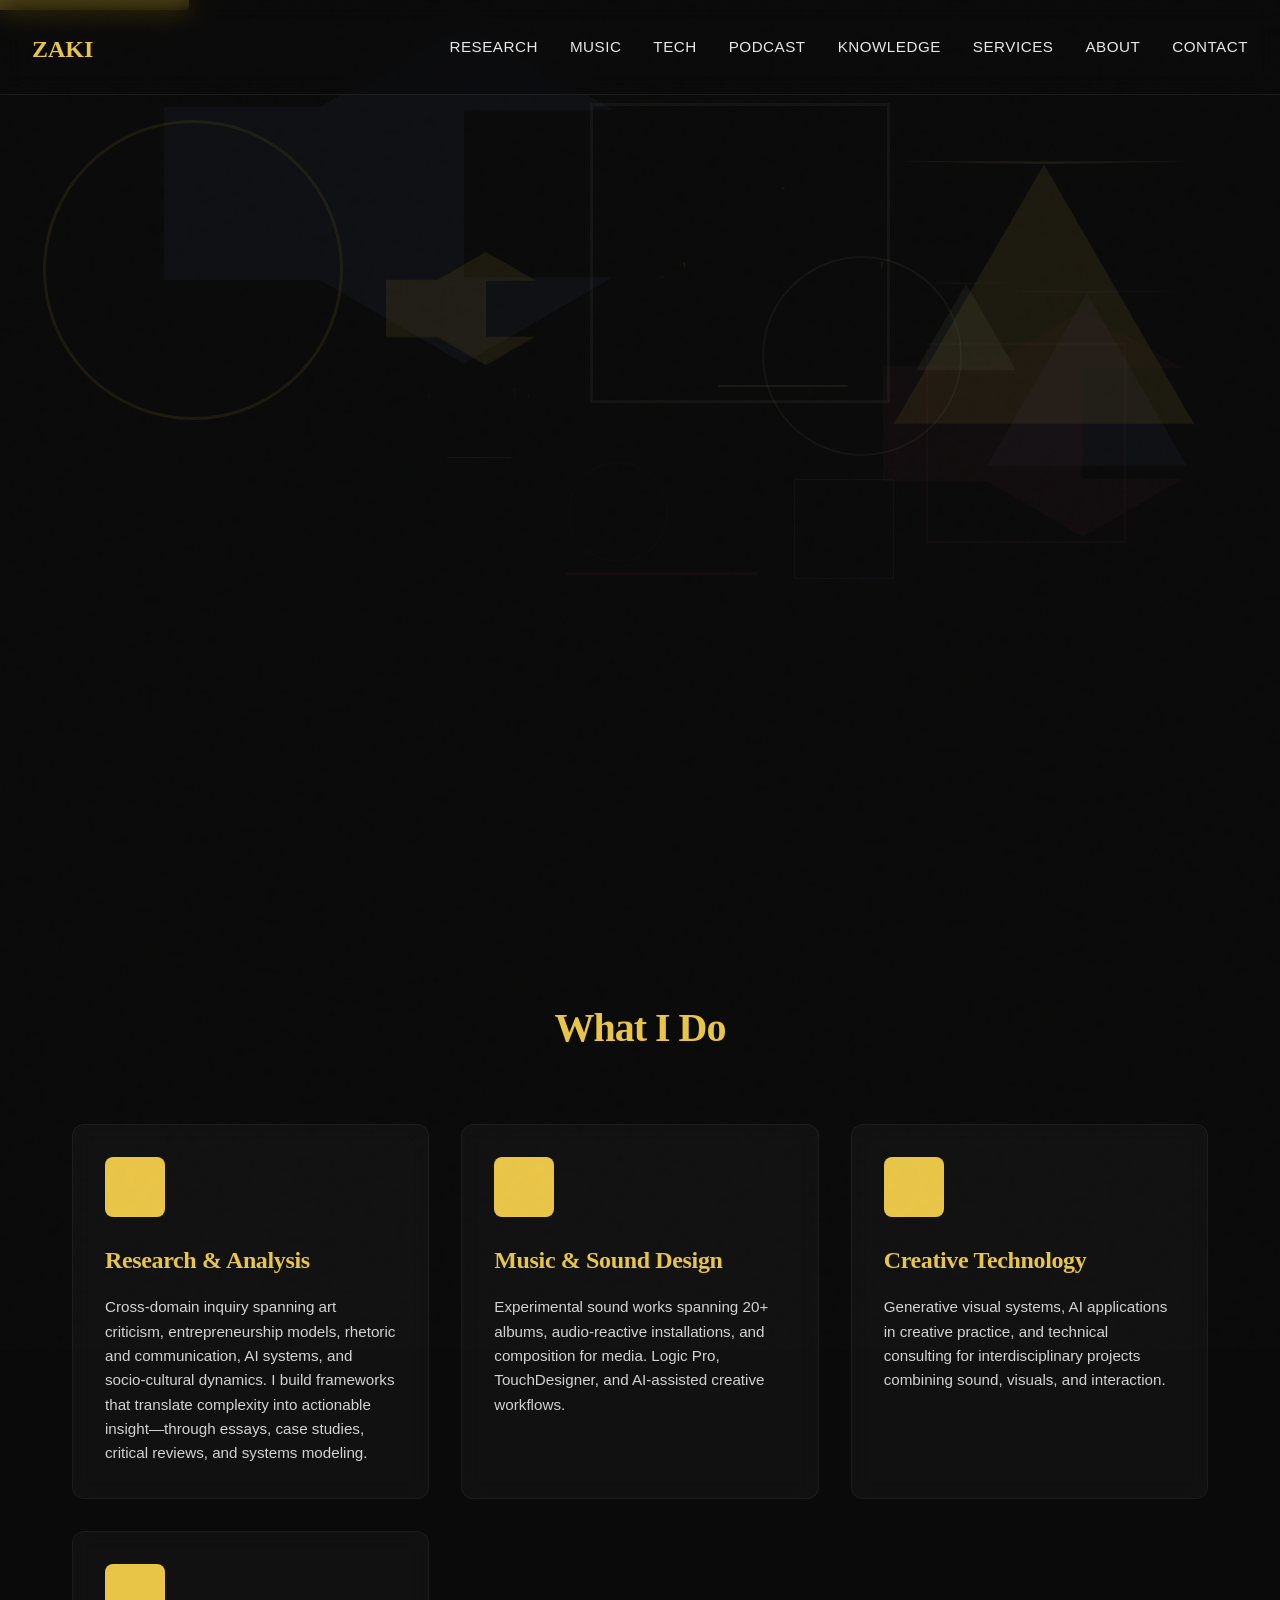
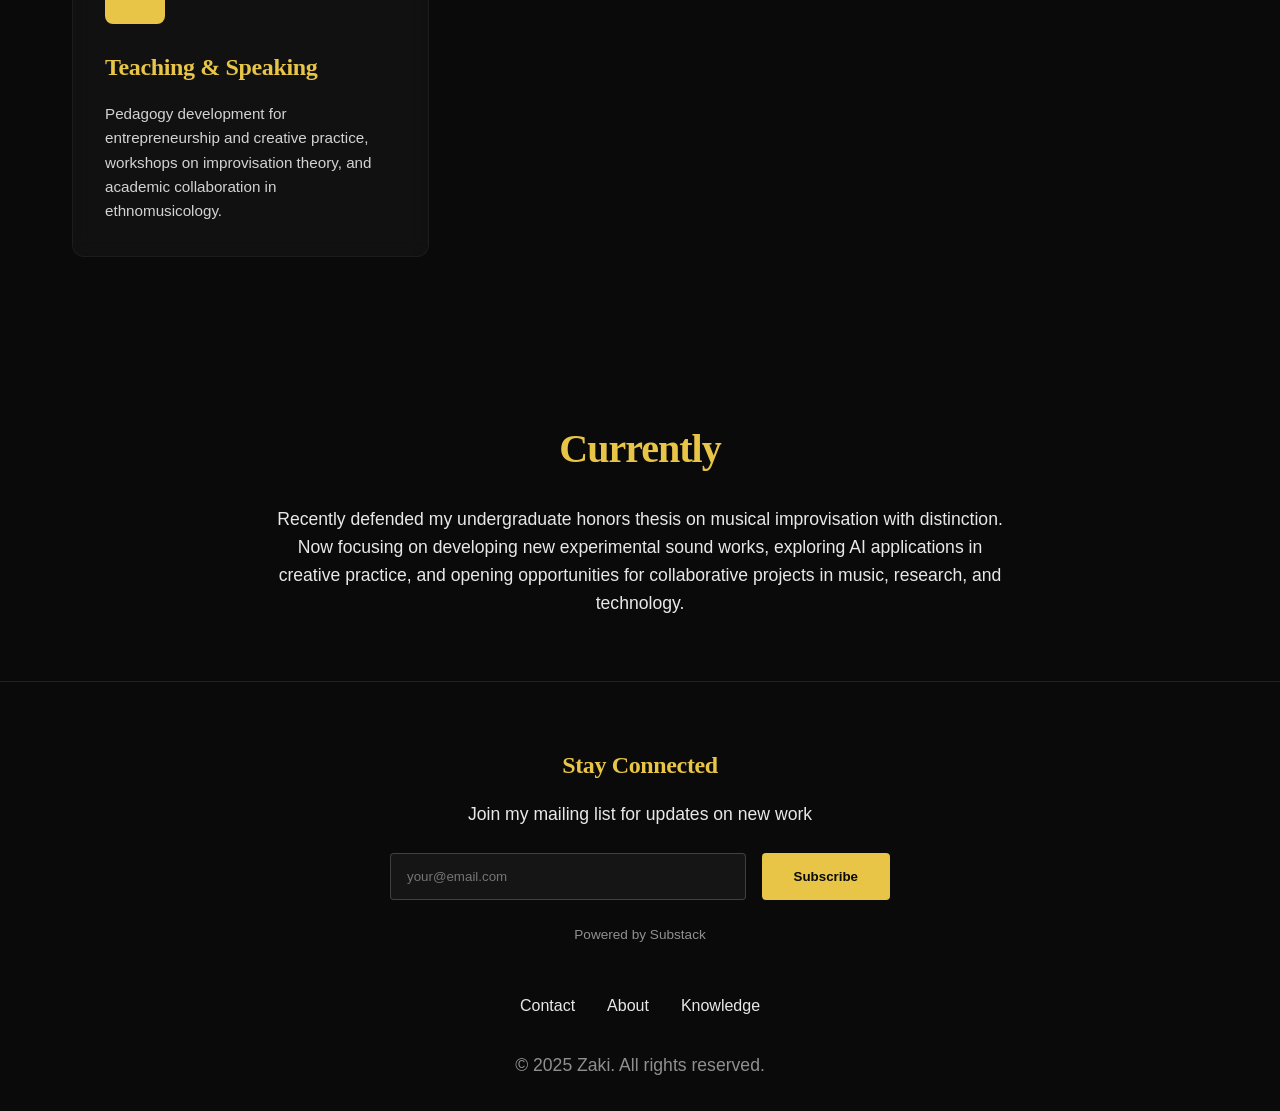
==== commit 8160987e: "Expert-level integration audit and documentation COMPREHENSIVE INTEGRATION FIXES: ==================" ====
--- a/index.html
+++ b/index.html
@@ -62,6 +62,8 @@
 
   <!-- Stylesheet -->
   <link rel="stylesheet" href="css/style.min.css">
+  <!-- Premium UI Components -->
+  <link rel="stylesheet" href="css/components.css">
 </head>
 <body class="home">
   <!-- Skip Link for Accessibility -->
@@ -146,28 +148,28 @@
       <h2>What I Do</h2>
       <div class="categories-grid">
         <!-- Research Card -->
-        <a href="research.html" class="category-card" data-category="research" aria-label="Explore research and writing">
+        <a href="research.html" class="category-card spotlight-card hover-lift" data-category="research" aria-label="Explore research and writing">
           <div class="card-icon" aria-hidden="true"></div>
           <h3>Research & Analysis</h3>
           <p>Cross-domain inquiry spanning art criticism, entrepreneurship models, rhetoric and communication, AI systems, and socio-cultural dynamics. I build frameworks that translate complexity into actionable insight—through essays, case studies, critical reviews, and systems modeling.</p>
         </a>
 
         <!-- Music Card -->
-        <a href="music.html" class="category-card" data-category="music" aria-label="Explore music and sound design">
+        <a href="music.html" class="category-card spotlight-card hover-lift" data-category="music" aria-label="Explore music and sound design">
           <div class="card-icon" aria-hidden="true"></div>
           <h3>Music & Sound Design</h3>
           <p>Experimental sound works spanning 20+ albums, audio-reactive installations, and composition for media. Logic Pro, TouchDesigner, and AI-assisted creative workflows.</p>
         </a>
 
         <!-- Tech Card -->
-        <a href="tech.html" class="category-card" data-category="tech" aria-label="Explore creative technology">
+        <a href="tech.html" class="category-card spotlight-card hover-lift" data-category="tech" aria-label="Explore creative technology">
           <div class="card-icon" aria-hidden="true"></div>
           <h3>Creative Technology</h3>
           <p>Generative visual systems, AI applications in creative practice, and technical consulting for interdisciplinary projects combining sound, visuals, and interaction.</p>
         </a>
 
         <!-- Teaching Card -->
-        <a href="about.html" class="category-card" data-category="teaching" aria-label="Explore teaching and speaking">
+        <a href="about.html" class="category-card spotlight-card hover-lift" data-category="teaching" aria-label="Explore teaching and speaking">
           <div class="card-icon" aria-hidden="true"></div>
           <h3>Teaching & Speaking</h3>
           <p>Pedagogy development for entrepreneurship and creative practice, workshops on improvisation theory, and academic collaboration in ethnomusicology.</p>
@@ -215,6 +217,9 @@
 
   <!-- Main JavaScript (deferred for better page load performance) -->
   <script src="js/main.js" defer></script>
+
+  <!-- Premium Components JavaScript -->
+  <script src="js/components.js" defer></script>
 
   <!-- Structured Data -->
   <script type="application/ld+json">
--- a/css/components.css
+++ b/css/components.css
@@ -0,0 +1,207 @@
+/* ===== PREMIUM UI COMPONENTS ===== */
+/* Reusable design components for portfolio-wide consistency */
+
+/* ===== SPOTLIGHT CARD EFFECT ===== */
+/* Mouse-tracking radial gradient effect for interactive cards */
+/* Usage: Add class="spotlight-card" to any card element */
+
+.spotlight-card {
+    position: relative;
+    overflow: hidden;
+    background-color: rgba(232, 232, 232, 0.03);
+    border: 1px solid rgba(232, 232, 232, 0.05);
+    transition: border-color 0.5s ease;
+    border-radius: 12px;
+}
+
+.spotlight-card:hover {
+    border-color: rgba(232, 197, 71, 0.3); /* --accent-gold with transparency */
+}
+
+.spotlight-card::before {
+    content: "";
+    border-radius: inherit;
+    height: 100%;
+    width: 100%;
+    position: absolute;
+    left: 0;
+    top: 0;
+    opacity: 0;
+    z-index: 1;
+    pointer-events: none;
+    background: radial-gradient(
+        800px circle at var(--mouse-x) var(--mouse-y),
+        rgba(232, 197, 71, 0.08),
+        transparent 40%
+    );
+    transition: opacity 0.5s ease;
+}
+
+.spotlight-card:hover::before {
+    opacity: 1;
+}
+
+/* Ensure content stays above spotlight effect */
+.spotlight-card > * {
+    position: relative;
+    z-index: 2;
+}
+
+/* ===== STATUS BADGE ===== */
+/* Animated status indicator badge */
+/* Usage: <div class="status-badge">Available for Work</div> */
+
+.status-badge {
+    display: inline-flex;
+    align-items: center;
+    gap: 8px;
+    padding: 6px 16px;
+    border-radius: 9999px;
+    border: 1px solid rgba(232, 197, 71, 0.2);
+    background-color: rgba(10, 10, 10, 0.5);
+    color: var(--accent-gold, #E8C547);
+    font-size: 0.75rem;
+    font-family: var(--font-body, 'Inter', sans-serif);
+    text-transform: uppercase;
+    letter-spacing: 0.2em;
+    backdrop-filter: blur(12px);
+    box-shadow: 0 0 15px -3px rgba(232, 197, 71, 0.1);
+}
+
+.status-badge::before {
+    content: "";
+    width: 6px;
+    height: 6px;
+    background-color: var(--accent-gold, #E8C547);
+    border-radius: 50%;
+    animation: pulse-dot 2s ease-in-out infinite;
+}
+
+@keyframes pulse-dot {
+    0%, 100% {
+        opacity: 1;
+        transform: scale(1);
+    }
+    50% {
+        opacity: 0.5;
+        transform: scale(0.8);
+    }
+}
+
+/* ===== GRADIENT GLOW BACKGROUND ===== */
+/* Subtle background glow effect */
+/* Usage: Add to sections that need atmospheric depth */
+
+.gradient-glow {
+    position: absolute;
+    pointer-events: none;
+    border-radius: 50%;
+    filter: blur(120px);
+    opacity: 0.04;
+}
+
+.gradient-glow-gold {
+    background-color: var(--accent-gold, #E8C547);
+}
+
+.gradient-glow-wine {
+    background-color: var(--accent-wine, #6B2737);
+}
+
+.gradient-glow-sage {
+    background-color: var(--accent-sage, #8B9D83);
+}
+
+/* ===== HOVER LIFT EFFECT ===== */
+/* Subtle lift on hover for interactive elements */
+
+.hover-lift {
+    transition: transform 0.3s ease, box-shadow 0.3s ease;
+}
+
+.hover-lift:hover {
+    transform: translateY(-4px);
+    box-shadow: 0 8px 24px rgba(0, 0, 0, 0.3);
+}
+
+/* ===== TAG PILL ===== */
+/* Small category/tag indicators */
+/* Usage: <span class="tag-pill">Analysis</span> */
+
+.tag-pill {
+    display: inline-block;
+    padding: 4px 12px;
+    font-size: 0.625rem;
+    font-family: var(--font-body, 'Inter', sans-serif);
+    text-transform: uppercase;
+    letter-spacing: 0.1em;
+    color: var(--accent-gold, #E8C547);
+    border: 1px solid rgba(232, 197, 71, 0.2);
+    background: rgba(232, 197, 71, 0.05);
+    border-radius: 4px;
+    font-weight: 500;
+}
+
+/* ===== GLASS CARD ===== */
+/* Frosted glass morphism effect */
+
+.glass-card {
+    background: rgba(232, 232, 232, 0.03);
+    backdrop-filter: blur(10px);
+    border: 1px solid rgba(232, 232, 232, 0.1);
+    border-radius: 12px;
+}
+
+/* ===== ANIMATED UNDERLINE ===== */
+/* Smooth expanding underline for links */
+
+.animated-underline {
+    position: relative;
+    display: inline-block;
+}
+
+.animated-underline::after {
+    content: "";
+    position: absolute;
+    bottom: -2px;
+    left: 0;
+    width: 0;
+    height: 1px;
+    background-color: var(--accent-gold, #E8C547);
+    transition: width 0.3s ease;
+}
+
+.animated-underline:hover::after {
+    width: 100%;
+}
+
+/* ===== FADE-IN ANIMATION ===== */
+/* Smooth fade-in for dynamic content */
+
+@keyframes fade-in {
+    from {
+        opacity: 0;
+        transform: translateY(10px);
+    }
+    to {
+        opacity: 1;
+        transform: translateY(0);
+    }
+}
+
+.animate-fade-in {
+    animation: fade-in 0.4s ease-out forwards;
+}
+
+/* Stagger fade-in for lists */
+.stagger-fade-in > * {
+    opacity: 0;
+    animation: fade-in 0.4s ease-out forwards;
+}
+
+.stagger-fade-in > *:nth-child(1) { animation-delay: 0.1s; }
+.stagger-fade-in > *:nth-child(2) { animation-delay: 0.2s; }
+.stagger-fade-in > *:nth-child(3) { animation-delay: 0.3s; }
+.stagger-fade-in > *:nth-child(4) { animation-delay: 0.4s; }
+.stagger-fade-in > *:nth-child(5) { animation-delay: 0.5s; }
+.stagger-fade-in > *:nth-child(6) { animation-delay: 0.6s; }
